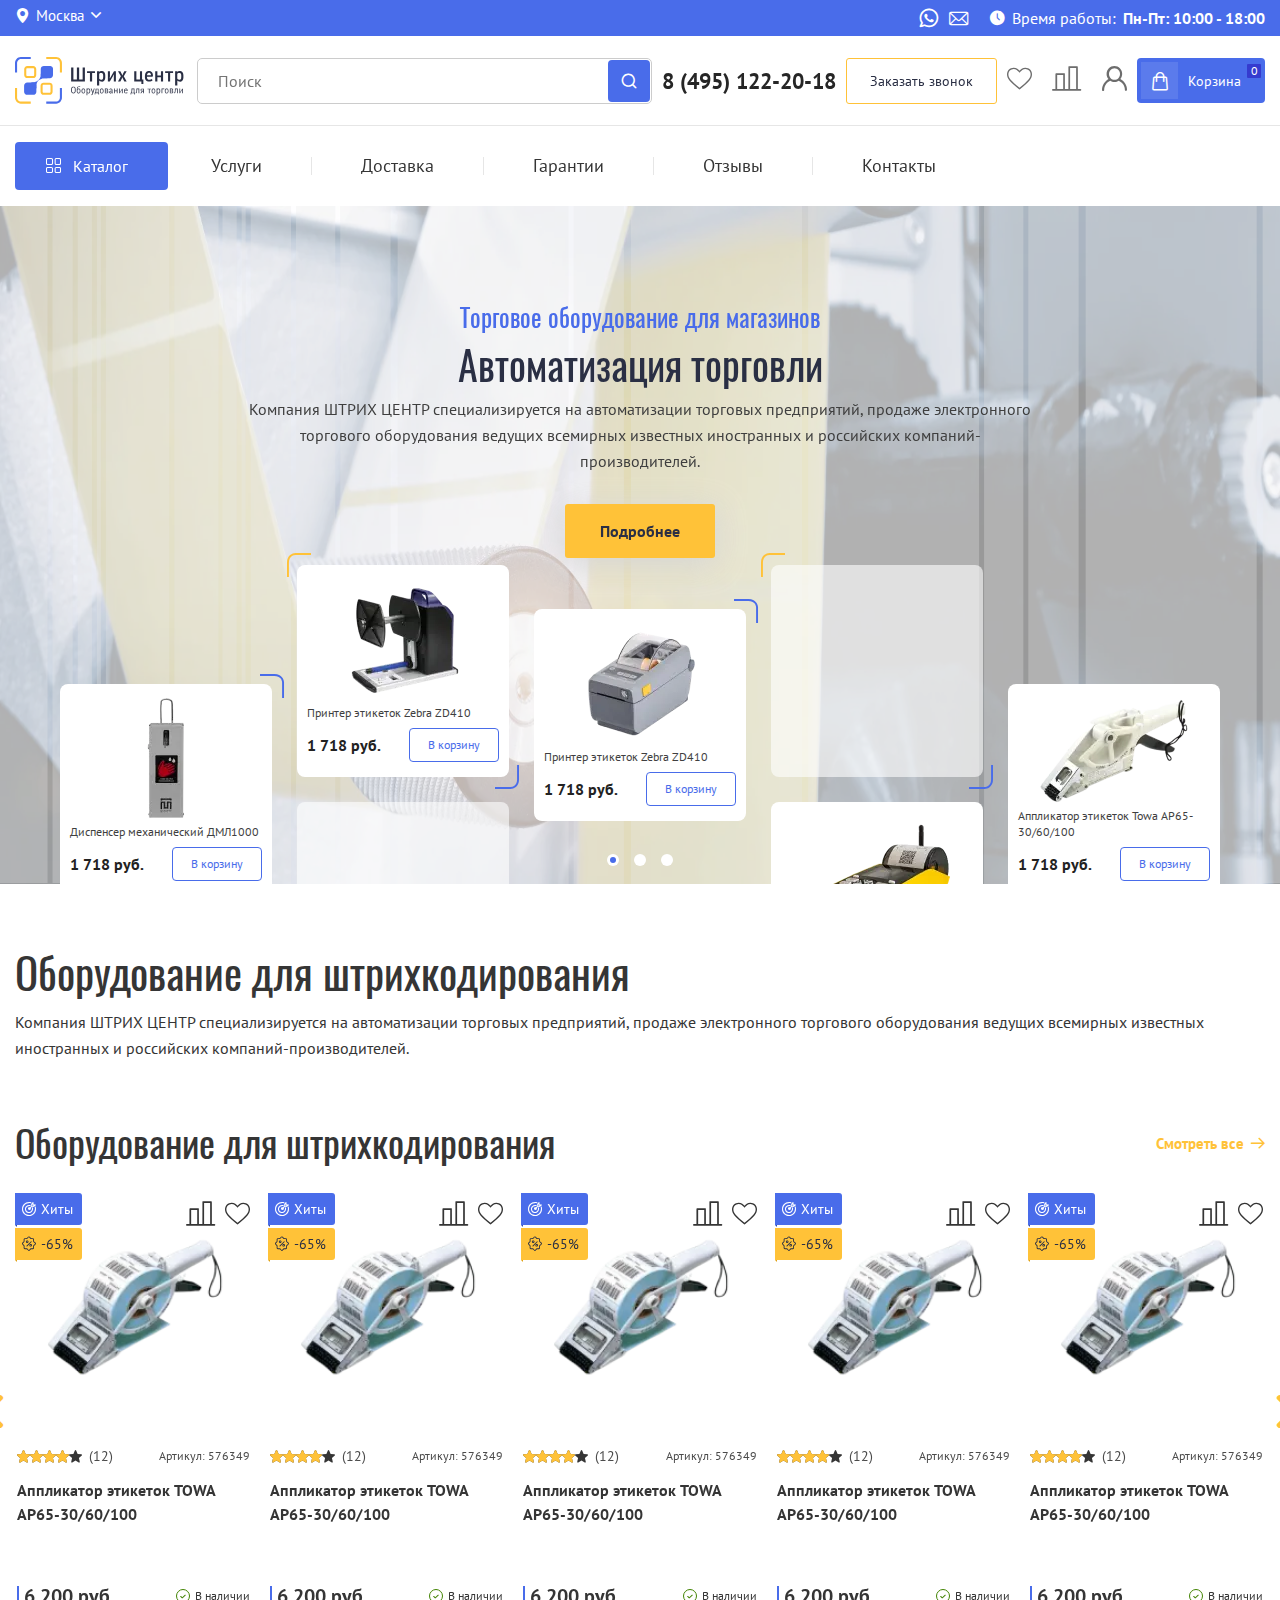
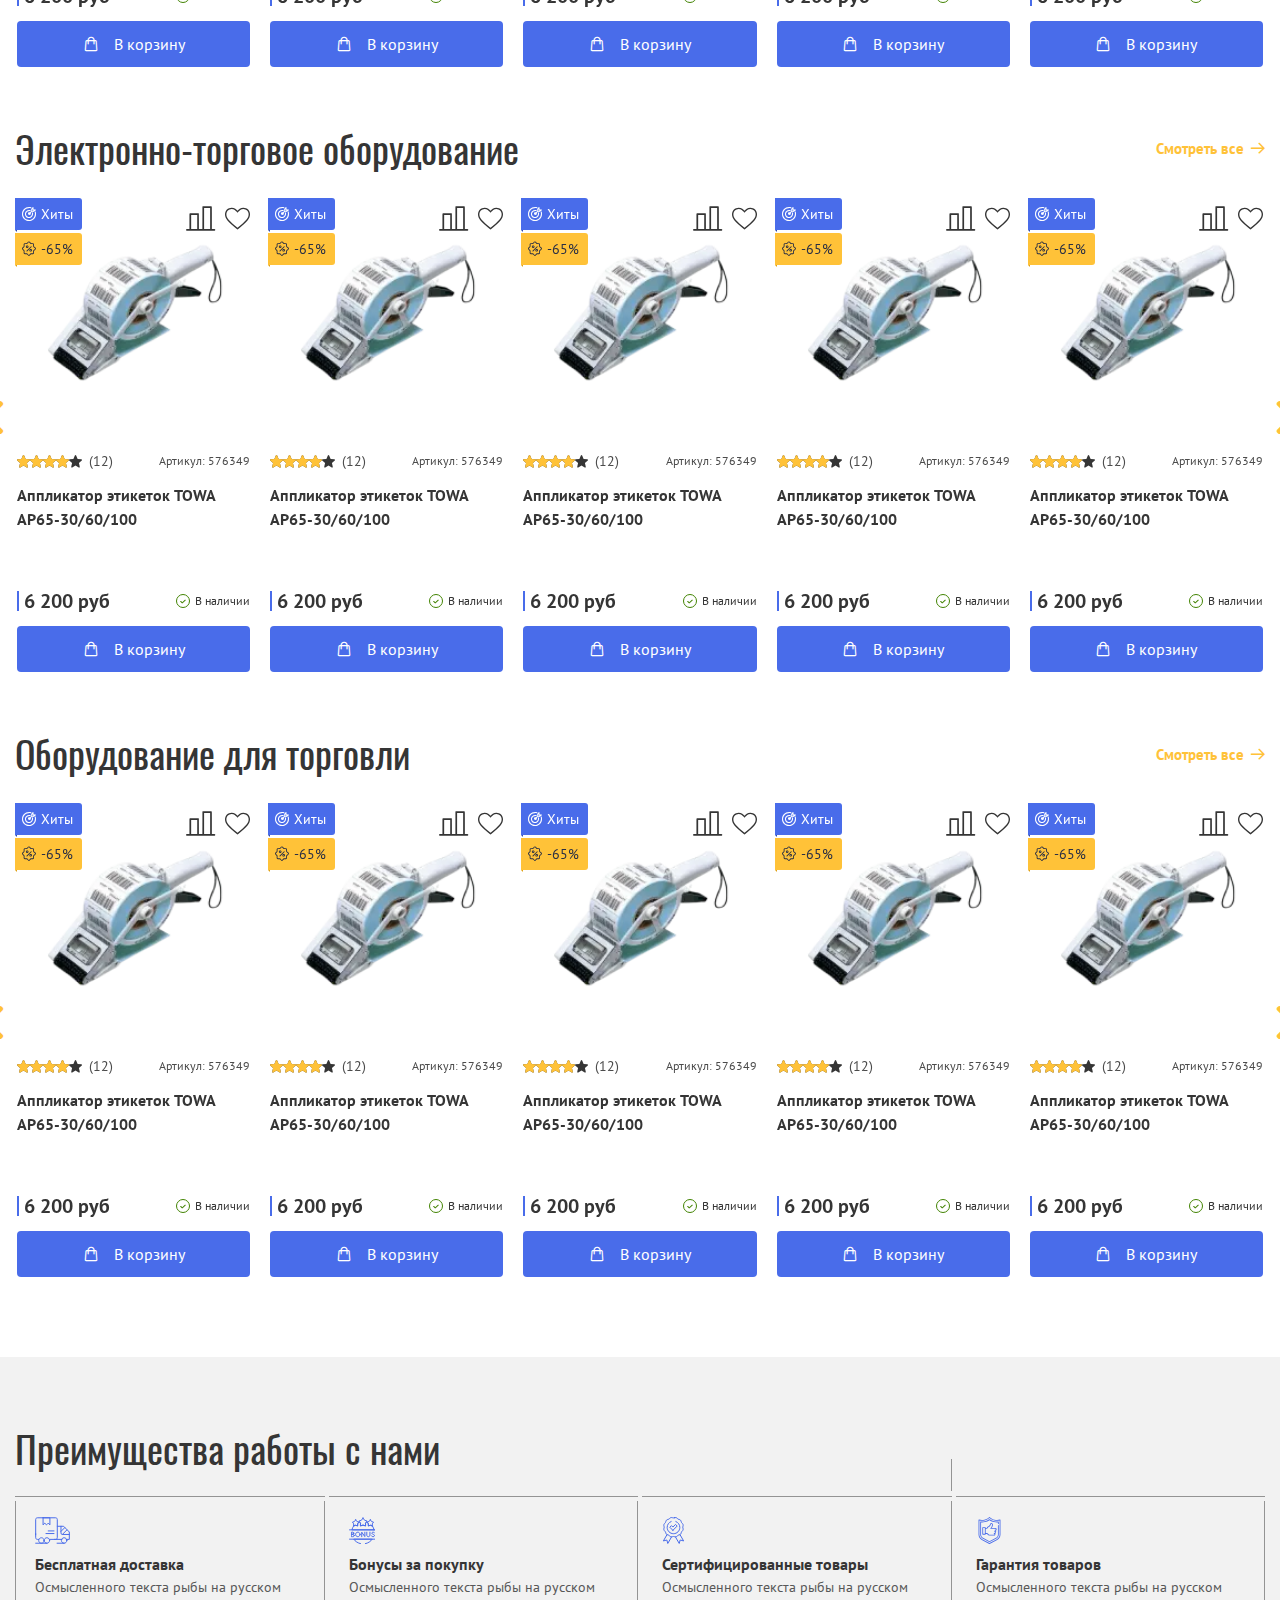
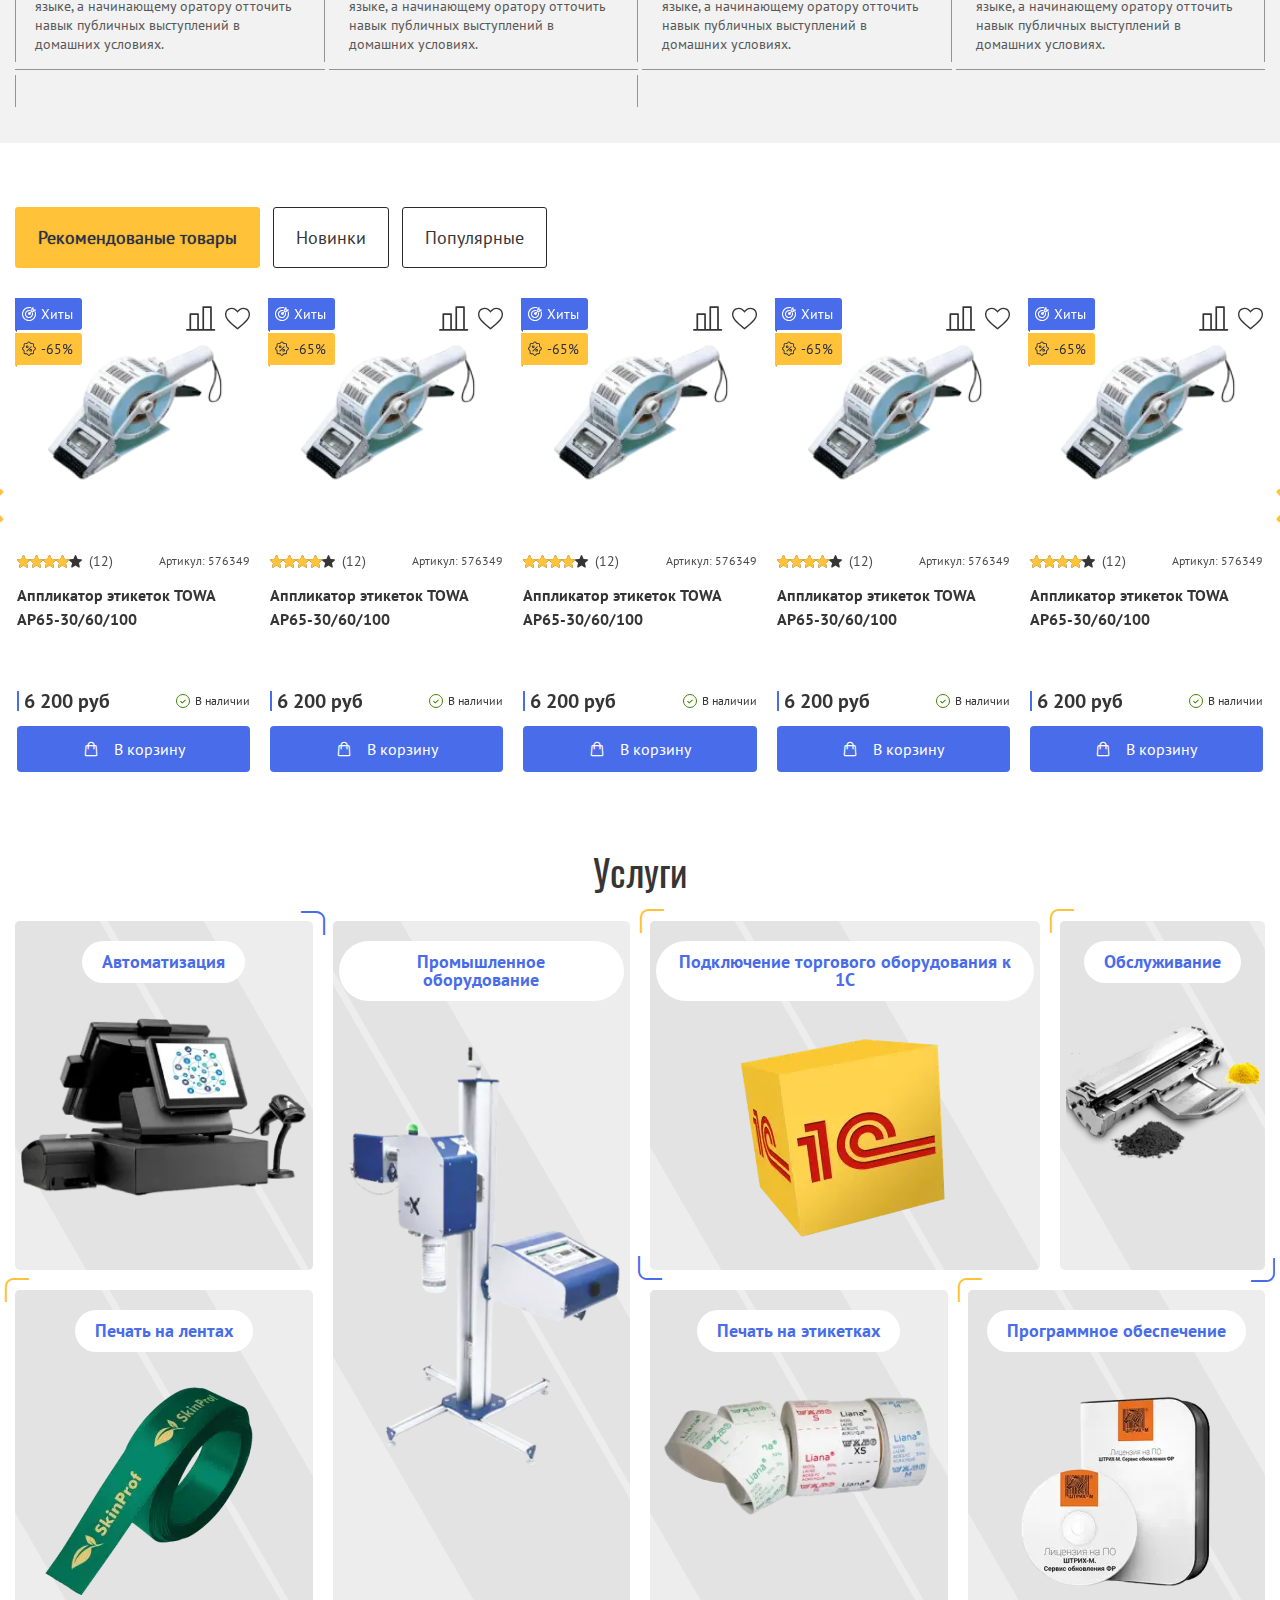
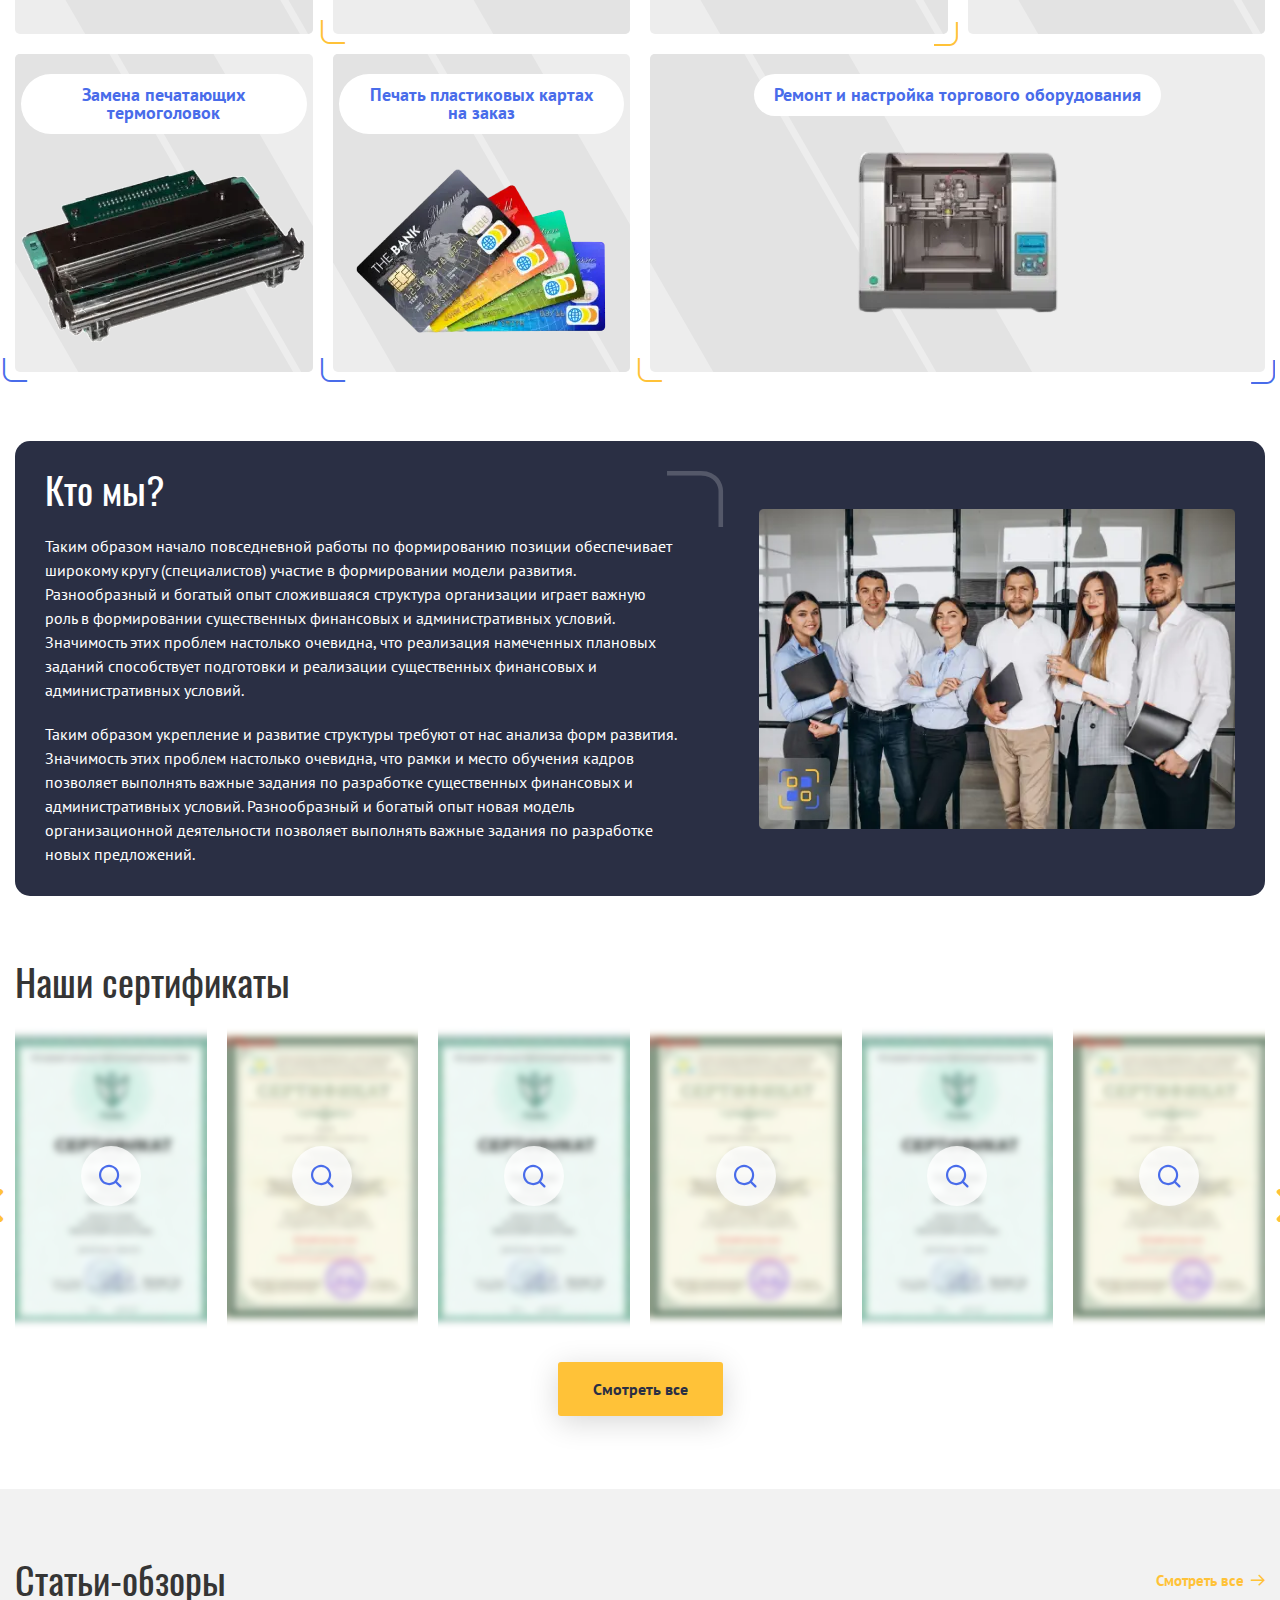
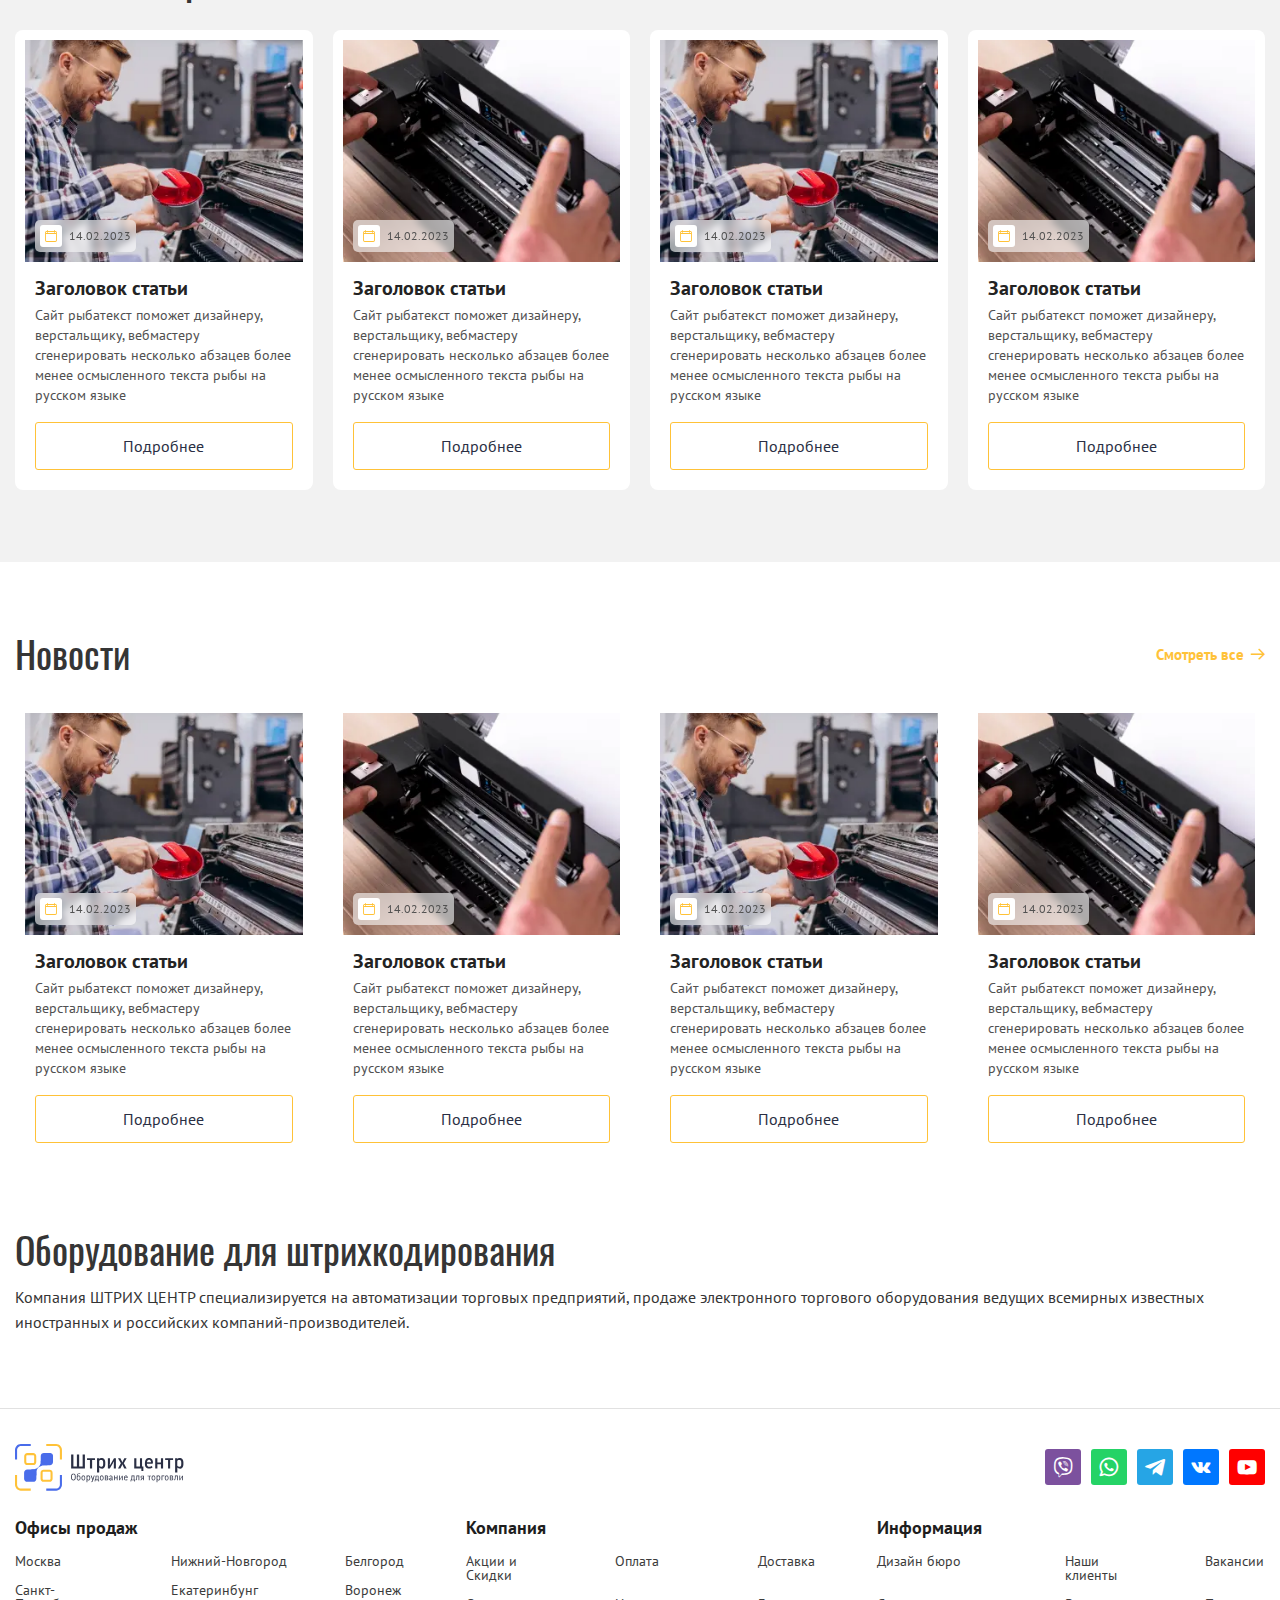
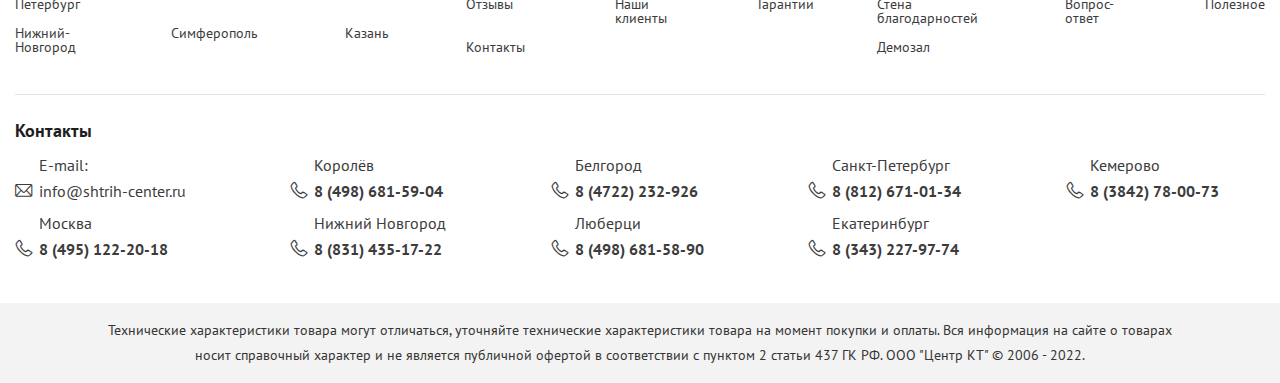
==== index.html @ 1da23b83 "Add files via upload" ====
<!DOCTYPE html>
<html lang="ru">

<head>
	<title>Главная</title>
	<meta charset="UTF-8">
	<meta name="format-detection" content="telephone=no">
	<link rel="stylesheet" href="css/style.min.css?_v=20230506173852">
	<meta name="viewport" content="width=device-width, initial-scale=1.0">
</head>

<body>
	<div class="wrapper">
		<header class="header" data-scroll="350">
			<!-- <div class="header__mobile">
		<div class="header__menu menu">
			<button type="button" class="menu__icon icon-menu"><span></span></button>
			<nav class="menu__body">
				<ul class="menu__list">
					<li class="menu__item"><a href="" class="menu__link"></a></li>
				</ul>
			</nav>
		</div>
	</div> -->
			<div class="header__top">
				<div class="header__container">

					<div class="header__city">
						<butotn class="header__city-title _icon-arrow">
							<span class="_icon-location-full">Москва</span>
						</butotn>
						<div class="header__city-wrapper" hidden>
							<p class="header__city-wrapper-title">
								Ваш город: <span>Москва</span>
							</p>
							<div class="header__city-list">
								<p class="header__city-list-title">
									Неправильно определили? Выберите из списка:
								</p>
								<ul class="header__city-ul">
									<li><a href="#">Калининград</a></li>
									<li><a href="#">Белгород</a></li>
									<li><a href="#">Самара</a></li>
									<li><a href="#">Курган</a></li>
									<li><a href="#">Краснодар</a></li>
									<li><a href="#">Волгоград</a></li>
									<li><a href="#">Красноярск</a></li>
									<li><a href="#">Тюмень</a></li>
									<li><a href="#">Севастополь</a></li>
								</ul>
							</div>
							<form action="#" class="header__city-form">
								<p class="header__city-form-title">
									Или укажите в строке ниже:
								</p>
								<div class="header__city-input-wrapper">
									<input autocomplete="off" type="text" name="city" data-required data-error="" class="header__city-input input">
									<input type="submit" value="Выбрать" class="header__city-btn blue-btn">
								</div>
							</form>
						</div>
					</div>
					<div class="header__contacts">
						<a href="#" data-popup="#callback" class="header__order-call--top">Заказать звонок</a>

						<div class="header__contacts-links">
							<a href="tel:84951222018" class="header__contact-link _icon-phone"></a>
							<a href="#" class="header__contact-link _icon-whatsapp"></a>
							<a href="mailto:#" class="header__contact-link _icon-mail"></a>
						</div>
						<p class="header__contact-time _icon-clock">
							Время работы: <span>Пн-Пт: 10:00 - 18:00</span>
						</p>
					</div>
				</div>
			</div>
			<div class="header__middle" data-lp>
				<div class="header__container">
					<a href="index.html" class="header__logo">
						<img src="img/logo.svg" alt="logo">
					</a>
					<div class="header__bottom-wrapper">
						<div class="header__catalog catalog catalog--middle">
							<button class="catalog__btn catalog__btn--middle blue-btn _icon-squares">Каталог</button>
							<div class="catalog__wrapper" hidden>
								<div class="catalog__main">
									<div data-tabs class="catalog__tabs-main">
										<nav data-tabs-titles class="catalog__navigation catalog__navigation-main">
											<button type="submit" class="catalog__title _tab-active">
												<div class="catalog__img-wrapper">
													<picture><source srcset="img/mini-icons/1.webp" type="image/webp"><img src="img/mini-icons/1.png" alt="Image"></picture>
												</div>
												<span class="_icon-arrow">Оборудование штрих-кодирования</span>
											</button>
											<button type="submit" class="catalog__title">
												<div class="catalog__img-wrapper">
													<picture><source srcset="img/mini-icons/2.webp" type="image/webp"><img src="img/mini-icons/2.png" alt="Image"></picture>
												</div>
												<span class="_icon-arrow">Банковское оборудование</span>
											</button>
											<button type="submit" class="catalog__title">
												<div class="catalog__img-wrapper">
													<picture><source srcset="img/mini-icons/3.webp" type="image/webp"><img src="img/mini-icons/3.png" alt="Image"></picture>
												</div>
												<span class="_icon-arrow">Электронное торговое оборудование</span>
											</button>
											<button type="submit" class="catalog__title">
												<div class="catalog__img-wrapper">
													<picture><source srcset="img/mini-icons/4.webp" type="image/webp"><img src="img/mini-icons/4.png" alt="Image"></picture>
												</div>
												<span class="_icon-arrow">Оборудование для торговли</span>
											</button>
										</nav>
										<div data-tabs-body class="catalog__content">
											<div class="catalog__body catalog__body--second">
												<div data-tabs class="catalog__tabs">
													<nav data-tabs-titles class="catalog__navigation catalog__navigation--second">
														<button type="submit" class="catalog__title _tab-active">
															<div class="catalog__img-wrapper">
																<picture><source srcset="img/mini-icons/5.webp" type="image/webp"><img src="img/mini-icons/5.png" alt="Image"></picture>
															</div>
															<span class="_icon-arrow">Ручные терминалы сбора данных (2032)</span>
														</button>
														<button type="submit" class="catalog__title">
															<div class="catalog__img-wrapper">
																<picture><source srcset="img/mini-icons/6.webp" type="image/webp"><img src="img/mini-icons/6.png" alt="Image"></picture>
															</div>
															<span class="_icon-arrow">Планшетные терминалы сбора данных (168)</span>
														</button>
														<button type="submit" class="catalog__title">
															<div class="catalog__img-wrapper">
																<picture><source srcset="img/mini-icons/7.webp" type="image/webp"><img src="img/mini-icons/7.png" alt="Image"></picture>
															</div>
															<span class="_icon-arrow">Терминалы сбора данных на транспорт (290)</span>
														</button>
														<button type="submit" class="catalog__title">
															<div class="catalog__img-wrapper">
																<picture><source srcset="img/mini-icons/8.webp" type="image/webp"><img src="img/mini-icons/8.png" alt="Image"></picture>
															</div>
															<span class="_icon-arrow">Научные терминалы сбора данных (110)</span>
														</button>
													</nav>
													<div data-tabs-body class="catalog__content">
														<div class="catalog__body">
															<ul class="catalog__ul">
																<li><a href="#" class="_icon-arrow">
																		Термопринтеры
																	</a></li>
																<li><a href="#" class="_icon-arrow">
																		Термотрансферные принтеры
																	</a></li>
																<li><a href="#" class="_icon-arrow">
																		Настольные принтеры
																	</a></li>
																<li><a href="#" class="_icon-arrow">
																		Коммерческие принтеры
																	</a></li>
																<li><a href="#" class="_icon-arrow">
																		Промышленные принтеры
																	</a></li>
																<li><a href="#" class="_icon-arrow">
																		Мобильные (портативные)принтеры
																	</a></li>
																<li><a href="#" class="_icon-arrow">
																		RFID принтеры
																	</a></li>
																<li><a href="#" class="_icon-arrow">
																		Специальные принтеры
																	</a></li>
															</ul>
														</div>
														<div class="catalog__body">
															<ul class="catalog__ul">
																<li><a href="#" class="_icon-arrow">
																		2 Термопринтеры
																	</a></li>
																<li><a href="#" class="_icon-arrow">
																		2 Термотрансферные принтеры
																	</a></li>
																<li><a href="#" class="_icon-arrow">
																		2 Настольные принтеры
																	</a></li>
																<li><a href="#" class="_icon-arrow">
																		2 Коммерческие принтеры
																	</a></li>
																<li><a href="#" class="_icon-arrow">
																		2 Промышленные принтеры
																	</a></li>
																<li><a href="#" class="_icon-arrow">
																		2 Мобильные (портативные)принтеры
																	</a></li>
																<li><a href="#" class="_icon-arrow">
																		2 RFID принтеры
																	</a></li>
																<li><a href="#" class="_icon-arrow">
																		2 Специальные принтеры
																	</a></li>
															</ul>
														</div>
														<div class="catalog__body">
															<ul class="catalog__ul">
																<li><a href="#" class="_icon-arrow">
																		Термопринтеры
																	</a></li>
																<li><a href="#" class="_icon-arrow">
																		Термотрансферные принтеры
																	</a></li>
																<li><a href="#" class="_icon-arrow">
																		Настольные принтеры
																	</a></li>
																<li><a href="#" class="_icon-arrow">
																		Коммерческие принтеры
																	</a></li>
																<li><a href="#" class="_icon-arrow">
																		Промышленные принтеры
																	</a></li>
																<li><a href="#" class="_icon-arrow">
																		Мобильные (портативные)принтеры
																	</a></li>
																<li><a href="#" class="_icon-arrow">
																		RFID принтеры
																	</a></li>
																<li><a href="#" class="_icon-arrow">
																		Специальные принтеры
																	</a></li>
															</ul>
														</div>
														<div class="catalog__body">
															<ul class="catalog__ul">
																<li><a href="#" class="_icon-arrow">
																		Термопринтеры
																	</a></li>
																<li><a href="#" class="_icon-arrow">
																		Термотрансферные принтеры
																	</a></li>
																<li><a href="#" class="_icon-arrow">
																		Настольные принтеры
																	</a></li>
																<li><a href="#" class="_icon-arrow">
																		Коммерческие принтеры
																	</a></li>
																<li><a href="#" class="_icon-arrow">
																		Промышленные принтеры
																	</a></li>
																<li><a href="#" class="_icon-arrow">
																		Мобильные (портативные)принтеры
																	</a></li>
																<li><a href="#" class="_icon-arrow">
																		RFID принтеры
																	</a></li>
																<li><a href="#" class="_icon-arrow">
																		Специальные принтеры
																	</a></li>
															</ul>
														</div>
													</div>
												</div>
											</div>
											<div class="catalog__body catalog__body--second">
												<div data-tabs class="catalog__tabs">
													<nav data-tabs-titles class="catalog__navigation catalog__navigation--second">
														<button type="submit" class="catalog__title _tab-active">
															<div class="catalog__img-wrapper">
																<picture><source srcset="img/mini-icons/5.webp" type="image/webp"><img src="img/mini-icons/5.png" alt="Image"></picture>
															</div>
															<span class="_icon-arrow">Ручные терминалы сбора данных (2032)</span>
														</button>
														<button type="submit" class="catalog__title">
															<div class="catalog__img-wrapper">
																<picture><source srcset="img/mini-icons/6.webp" type="image/webp"><img src="img/mini-icons/6.png" alt="Image"></picture>
															</div>
															<span class="_icon-arrow">Планшетные терминалы сбора данных (168)</span>
														</button>
														<button type="submit" class="catalog__title">
															<div class="catalog__img-wrapper">
																<picture><source srcset="img/mini-icons/7.webp" type="image/webp"><img src="img/mini-icons/7.png" alt="Image"></picture>
															</div>
															<span class="_icon-arrow">Терминалы сбора данных на транспорт (290)</span>
														</button>
														<button type="submit" class="catalog__title">
															<div class="catalog__img-wrapper">
																<picture><source srcset="img/mini-icons/8.webp" type="image/webp"><img src="img/mini-icons/8.png" alt="Image"></picture>
															</div>
															<span class="_icon-arrow">Научные терминалы сбора данных (110)</span>
														</button>
													</nav>
													<div data-tabs-body class="catalog__content">
														<div class="catalog__body">
															<ul class="catalog__ul">
																<li><a href="#" class="_icon-arrow">
																		Термопринтеры
																	</a></li>
																<li><a href="#" class="_icon-arrow">
																		Термотрансферные принтеры
																	</a></li>
																<li><a href="#" class="_icon-arrow">
																		Настольные принтеры
																	</a></li>
																<li><a href="#" class="_icon-arrow">
																		Коммерческие принтеры
																	</a></li>
																<li><a href="#" class="_icon-arrow">
																		Промышленные принтеры
																	</a></li>
																<li><a href="#" class="_icon-arrow">
																		Мобильные (портативные)принтеры
																	</a></li>
																<li><a href="#" class="_icon-arrow">
																		RFID принтеры
																	</a></li>
																<li><a href="#" class="_icon-arrow">
																		Специальные принтеры
																	</a></li>
															</ul>
														</div>
														<div class="catalog__body">
															<ul class="catalog__ul">
																<li><a href="#" class="_icon-arrow">
																		2 Термопринтеры
																	</a></li>
																<li><a href="#" class="_icon-arrow">
																		2 Термотрансферные принтеры
																	</a></li>
																<li><a href="#" class="_icon-arrow">
																		2 Настольные принтеры
																	</a></li>
																<li><a href="#" class="_icon-arrow">
																		2 Коммерческие принтеры
																	</a></li>
																<li><a href="#" class="_icon-arrow">
																		2 Промышленные принтеры
																	</a></li>
																<li><a href="#" class="_icon-arrow">
																		2 Мобильные (портативные)принтеры
																	</a></li>
																<li><a href="#" class="_icon-arrow">
																		2 RFID принтеры
																	</a></li>
																<li><a href="#" class="_icon-arrow">
																		2 Специальные принтеры
																	</a></li>
															</ul>
														</div>
														<div class="catalog__body">
															<ul class="catalog__ul">
																<li><a href="#" class="_icon-arrow">
																		Термопринтеры
																	</a></li>
																<li><a href="#" class="_icon-arrow">
																		Термотрансферные принтеры
																	</a></li>
																<li><a href="#" class="_icon-arrow">
																		Настольные принтеры
																	</a></li>
																<li><a href="#" class="_icon-arrow">
																		Коммерческие принтеры
																	</a></li>
																<li><a href="#" class="_icon-arrow">
																		Промышленные принтеры
																	</a></li>
																<li><a href="#" class="_icon-arrow">
																		Мобильные (портативные)принтеры
																	</a></li>
																<li><a href="#" class="_icon-arrow">
																		RFID принтеры
																	</a></li>
																<li><a href="#" class="_icon-arrow">
																		Специальные принтеры
																	</a></li>
															</ul>
														</div>
														<div class="catalog__body">
															<ul class="catalog__ul">
																<li><a href="#" class="_icon-arrow">
																		Термопринтеры
																	</a></li>
																<li><a href="#" class="_icon-arrow">
																		Термотрансферные принтеры
																	</a></li>
																<li><a href="#" class="_icon-arrow">
																		Настольные принтеры
																	</a></li>
																<li><a href="#" class="_icon-arrow">
																		Коммерческие принтеры
																	</a></li>
																<li><a href="#" class="_icon-arrow">
																		Промышленные принтеры
																	</a></li>
																<li><a href="#" class="_icon-arrow">
																		Мобильные (портативные)принтеры
																	</a></li>
																<li><a href="#" class="_icon-arrow">
																		RFID принтеры
																	</a></li>
																<li><a href="#" class="_icon-arrow">
																		Специальные принтеры
																	</a></li>
															</ul>
														</div>
													</div>
												</div>
											</div>
											<div class="catalog__body catalog__body--second">
												<div data-tabs class="catalog__tabs">
													<nav data-tabs-titles class="catalog__navigation catalog__navigation--second">
														<button type="submit" class="catalog__title _tab-active">
															<div class="catalog__img-wrapper">
																<picture><source srcset="img/mini-icons/5.webp" type="image/webp"><img src="img/mini-icons/5.png" alt="Image"></picture>
															</div>
															<span class="_icon-arrow">Ручные терминалы сбора данных (2032)</span>
														</button>
														<button type="submit" class="catalog__title">
															<div class="catalog__img-wrapper">
																<picture><source srcset="img/mini-icons/6.webp" type="image/webp"><img src="img/mini-icons/6.png" alt="Image"></picture>
															</div>
															<span class="_icon-arrow">Планшетные терминалы сбора данных (168)</span>
														</button>
														<button type="submit" class="catalog__title">
															<div class="catalog__img-wrapper">
																<picture><source srcset="img/mini-icons/7.webp" type="image/webp"><img src="img/mini-icons/7.png" alt="Image"></picture>
															</div>
															<span class="_icon-arrow">Терминалы сбора данных на транспорт (290)</span>
														</button>
														<button type="submit" class="catalog__title">
															<div class="catalog__img-wrapper">
																<picture><source srcset="img/mini-icons/8.webp" type="image/webp"><img src="img/mini-icons/8.png" alt="Image"></picture>
															</div>
															<span class="_icon-arrow">Научные терминалы сбора данных (110)</span>
														</button>
													</nav>
													<div data-tabs-body class="catalog__content">
														<div class="catalog__body">
															<ul class="catalog__ul">
																<li><a href="#" class="_icon-arrow">
																		Термопринтеры
																	</a></li>
																<li><a href="#" class="_icon-arrow">
																		Термотрансферные принтеры
																	</a></li>
																<li><a href="#" class="_icon-arrow">
																		Настольные принтеры
																	</a></li>
																<li><a href="#" class="_icon-arrow">
																		Коммерческие принтеры
																	</a></li>
																<li><a href="#" class="_icon-arrow">
																		Промышленные принтеры
																	</a></li>
																<li><a href="#" class="_icon-arrow">
																		Мобильные (портативные)принтеры
																	</a></li>
																<li><a href="#" class="_icon-arrow">
																		RFID принтеры
																	</a></li>
																<li><a href="#" class="_icon-arrow">
																		Специальные принтеры
																	</a></li>
															</ul>
														</div>
														<div class="catalog__body">
															<ul class="catalog__ul">
																<li><a href="#" class="_icon-arrow">
																		2 Термопринтеры
																	</a></li>
																<li><a href="#" class="_icon-arrow">
																		2 Термотрансферные принтеры
																	</a></li>
																<li><a href="#" class="_icon-arrow">
																		2 Настольные принтеры
																	</a></li>
																<li><a href="#" class="_icon-arrow">
																		2 Коммерческие принтеры
																	</a></li>
																<li><a href="#" class="_icon-arrow">
																		2 Промышленные принтеры
																	</a></li>
																<li><a href="#" class="_icon-arrow">
																		2 Мобильные (портативные)принтеры
																	</a></li>
																<li><a href="#" class="_icon-arrow">
																		2 RFID принтеры
																	</a></li>
																<li><a href="#" class="_icon-arrow">
																		2 Специальные принтеры
																	</a></li>
															</ul>
														</div>
														<div class="catalog__body">
															<ul class="catalog__ul">
																<li><a href="#" class="_icon-arrow">
																		Термопринтеры
																	</a></li>
																<li><a href="#" class="_icon-arrow">
																		Термотрансферные принтеры
																	</a></li>
																<li><a href="#" class="_icon-arrow">
																		Настольные принтеры
																	</a></li>
																<li><a href="#" class="_icon-arrow">
																		Коммерческие принтеры
																	</a></li>
																<li><a href="#" class="_icon-arrow">
																		Промышленные принтеры
																	</a></li>
																<li><a href="#" class="_icon-arrow">
																		Мобильные (портативные)принтеры
																	</a></li>
																<li><a href="#" class="_icon-arrow">
																		RFID принтеры
																	</a></li>
																<li><a href="#" class="_icon-arrow">
																		Специальные принтеры
																	</a></li>
															</ul>
														</div>
														<div class="catalog__body">
															<ul class="catalog__ul">
																<li><a href="#" class="_icon-arrow">
																		Термопринтеры
																	</a></li>
																<li><a href="#" class="_icon-arrow">
																		Термотрансферные принтеры
																	</a></li>
																<li><a href="#" class="_icon-arrow">
																		Настольные принтеры
																	</a></li>
																<li><a href="#" class="_icon-arrow">
																		Коммерческие принтеры
																	</a></li>
																<li><a href="#" class="_icon-arrow">
																		Промышленные принтеры
																	</a></li>
																<li><a href="#" class="_icon-arrow">
																		Мобильные (портативные)принтеры
																	</a></li>
																<li><a href="#" class="_icon-arrow">
																		RFID принтеры
																	</a></li>
																<li><a href="#" class="_icon-arrow">
																		Специальные принтеры
																	</a></li>
															</ul>
														</div>
													</div>
												</div>
											</div>
											<div class="catalog__body catalog__body--second">
												<div data-tabs class="catalog__tabs">
													<nav data-tabs-titles class="catalog__navigation catalog__navigation--second">
														<button type="submit" class="catalog__title _tab-active">
															<div class="catalog__img-wrapper">
																<picture><source srcset="img/mini-icons/5.webp" type="image/webp"><img src="img/mini-icons/5.png" alt="Image"></picture>
															</div>
															<span class="_icon-arrow">Ручные терминалы сбора данных (2032)</span>
														</button>
														<button type="submit" class="catalog__title">
															<div class="catalog__img-wrapper">
																<picture><source srcset="img/mini-icons/6.webp" type="image/webp"><img src="img/mini-icons/6.png" alt="Image"></picture>
															</div>
															<span class="_icon-arrow">Планшетные терминалы сбора данных (168)</span>
														</button>
														<button type="submit" class="catalog__title">
															<div class="catalog__img-wrapper">
																<picture><source srcset="img/mini-icons/7.webp" type="image/webp"><img src="img/mini-icons/7.png" alt="Image"></picture>
															</div>
															<span class="_icon-arrow">Терминалы сбора данных на транспорт (290)</span>
														</button>
														<button type="submit" class="catalog__title">
															<div class="catalog__img-wrapper">
																<picture><source srcset="img/mini-icons/8.webp" type="image/webp"><img src="img/mini-icons/8.png" alt="Image"></picture>
															</div>
															<span class="_icon-arrow">Научные терминалы сбора данных (110)</span>
														</button>
													</nav>
													<div data-tabs-body class="catalog__content">
														<div class="catalog__body">
															<ul class="catalog__ul">
																<li><a href="#" class="_icon-arrow">
																		Термопринтеры
																	</a></li>
																<li><a href="#" class="_icon-arrow">
																		Термотрансферные принтеры
																	</a></li>
																<li><a href="#" class="_icon-arrow">
																		Настольные принтеры
																	</a></li>
																<li><a href="#" class="_icon-arrow">
																		Коммерческие принтеры
																	</a></li>
																<li><a href="#" class="_icon-arrow">
																		Промышленные принтеры
																	</a></li>
																<li><a href="#" class="_icon-arrow">
																		Мобильные (портативные)принтеры
																	</a></li>
																<li><a href="#" class="_icon-arrow">
																		RFID принтеры
																	</a></li>
																<li><a href="#" class="_icon-arrow">
																		Специальные принтеры
																	</a></li>
															</ul>
														</div>
														<div class="catalog__body">
															<ul class="catalog__ul">
																<li><a href="#" class="_icon-arrow">
																		2 Термопринтеры
																	</a></li>
																<li><a href="#" class="_icon-arrow">
																		2 Термотрансферные принтеры
																	</a></li>
																<li><a href="#" class="_icon-arrow">
																		2 Настольные принтеры
																	</a></li>
																<li><a href="#" class="_icon-arrow">
																		2 Коммерческие принтеры
																	</a></li>
																<li><a href="#" class="_icon-arrow">
																		2 Промышленные принтеры
																	</a></li>
																<li><a href="#" class="_icon-arrow">
																		2 Мобильные (портативные)принтеры
																	</a></li>
																<li><a href="#" class="_icon-arrow">
																		2 RFID принтеры
																	</a></li>
																<li><a href="#" class="_icon-arrow">
																		2 Специальные принтеры
																	</a></li>
															</ul>
														</div>
														<div class="catalog__body">
															<ul class="catalog__ul">
																<li><a href="#" class="_icon-arrow">
																		Термопринтеры
																	</a></li>
																<li><a href="#" class="_icon-arrow">
																		Термотрансферные принтеры
																	</a></li>
																<li><a href="#" class="_icon-arrow">
																		Настольные принтеры
																	</a></li>
																<li><a href="#" class="_icon-arrow">
																		Коммерческие принтеры
																	</a></li>
																<li><a href="#" class="_icon-arrow">
																		Промышленные принтеры
																	</a></li>
																<li><a href="#" class="_icon-arrow">
																		Мобильные (портативные)принтеры
																	</a></li>
																<li><a href="#" class="_icon-arrow">
																		RFID принтеры
																	</a></li>
																<li><a href="#" class="_icon-arrow">
																		Специальные принтеры
																	</a></li>
															</ul>
														</div>
														<div class="catalog__body">
															<ul class="catalog__ul">
																<li><a href="#" class="_icon-arrow">
																		Термопринтеры
																	</a></li>
																<li><a href="#" class="_icon-arrow">
																		Термотрансферные принтеры
																	</a></li>
																<li><a href="#" class="_icon-arrow">
																		Настольные принтеры
																	</a></li>
																<li><a href="#" class="_icon-arrow">
																		Коммерческие принтеры
																	</a></li>
																<li><a href="#" class="_icon-arrow">
																		Промышленные принтеры
																	</a></li>
																<li><a href="#" class="_icon-arrow">
																		Мобильные (портативные)принтеры
																	</a></li>
																<li><a href="#" class="_icon-arrow">
																		RFID принтеры
																	</a></li>
																<li><a href="#" class="_icon-arrow">
																		Специальные принтеры
																	</a></li>
															</ul>
														</div>
													</div>
												</div>
											</div>
										</div>
									</div>
									<div class="catalog__recomended">
										<p class="catalog__rec-title">
											Рекомендуем
										</p>
										<div class="catalog__rec-card">
											<div class="catalog__rec-img">
												<picture><source srcset="img/items/1.webp" type="image/webp"><img src="img/items/1.png" alt="Апликатор этикеток"></picture>
											</div>
											<p class="catalog__rec-card-title">
												Аппликатор этикеток TOWA <br> AP65-30/60/100
											</p>
											<p class="catalog__rec-price">
												6 200 руб
											</p>
										</div>
									</div>
								</div>
							</div>
						</div>
						<nav class="header__nav">
							<ul class="header__nav-ul">
								<li><a href="#">
										Услуги
									</a></li>
								<li><a href="#">
										Доставка
									</a></li>
								<li><a href="#">
										Гарантии
									</a></li>
								<li><a href="#">
										Отзывы
									</a></li>
								<li><a href="#">
										Контакты
									</a></li>
							</ul>
						</nav>
					</div>

					<div class="header__search-wrapper">
						<form action="#" class="header__search">
							<input autocomplete="off" type="text" name="search" data-required data-error placeholder="Поиск" class="header__search-input input">
							<button class="header__search-btn _icon-search"></button>
						</form>
						<div class="header__search-slide-block" hidden>
							<ul class="header__search-list">
								<li><a href="#">
										принтер
									</a></li>
								<li><a href="#">
										принтер цветной
									</a></li>
								<li><a href="#">
										принтер лазерный
									</a></li>
								<li><a href="#">
										принтер лазерный цветной
									</a></li>
								<li><a href="#">
										принтер этикеток
									</a></li>
							</ul>
							<ul class="header__search-items-list">
								<li>
									<a href="#">
										<div class="header__search-img">
											<picture><source srcset="img/mini-icons/9.webp" type="image/webp"><img src="img/mini-icons/9.png" alt="Image"></picture>
										</div>
										<p>
											<span class="header__search-item-title">Принтеры и МФУ</span>
										</p>
									</a>
								</li>
								<li>
									<a href="#">
										<div class="header__search-img">
											<picture><source srcset="img/mini-icons/10.webp" type="image/webp"><img src="img/mini-icons/10.png" alt="Image"></picture>
										</div>
										<p>
											<span class="header__search-item-title">Принтеры чеков, этикеток, штрих-кода</span>
										</p>
									</a>
								</li>
							</ul>
							<ul class="header__search-items-list">
								<li>
									<a href="#">
										<div class="header__search-img">
											<picture><source srcset="img/mini-icons/11.webp" type="image/webp"><img src="img/mini-icons/11.png" alt="Image"></picture>
										</div>
										<p>
											<span class="header__search-item-title">МФУ стрйное HP DeskJet 2320, цветн.,24</span>
											<span class="header__search-price">От 6 690₽</span>
										</p>
									</a>
								</li>
								<li>
									<a href="#">
										<div class="header__search-img">
											<picture><source srcset="img/mini-icons/12.webp" type="image/webp"><img src="img/mini-icons/12.png" alt="Image"></picture>
										</div>
										<p>
											<span class="header__search-item-title">Принтер лазерный Pantum P2516/P2518, ч/б, А4</span>
											<span class="header__search-price">От 7 259₽</span>
										</p>
									</a>
								</li>
								<li>
									<a href="#">
										<div class="header__search-img">
											<picture><source srcset="img/mini-icons/13.webp" type="image/webp"><img src="img/mini-icons/13.png" alt="Image"></picture>
										</div>
										<p>
											<span class="header__search-item-title">МФУ стрйное HP DeskJet 2320, цветн.,24</span>
											<span class="header__search-price">От 6 690₽</span>
										</p>
									</a>
								</li>
								<li>
									<a href="#">
										<div class="header__search-img">
											<picture><source srcset="img/mini-icons/14.webp" type="image/webp"><img src="img/mini-icons/14.png" alt="Image"></picture>
										</div>
										<p>
											<span class="header__search-item-title">Принтер лазерный Pantum P2516/P2518, ч/б, А4</span>
											<span class="header__search-price">От 7 259₽</span>
										</p>
									</a>
								</li>
							</ul>
						</div>
					</div>
					<a href="tel:84951222018" class="header__phone">8 (495) 122-20-18</a>
					<a href="#" data-popup="#callback" class="header__order-call orange-border-btn">Заказать звонок</a>
					<div class="header__user-links">
						<a href="#" class="header__user-link _icon-heart"></a>
						<a href="#" class="header__user-link _icon-graph"></a>
						<a href="#" class="header__user-link _icon-user"></a>
					</div>
					<a href="#" class="header__cart-block">
						<span class="header__cart-icon _icon-cart"></span>
						<span class="header__cart-text">Корзина</span>
						<span class="header__cart-count">0</span>
					</a>
				</div>
			</div>
			<div class="header__bottom">
				<div class="header__container">
					<div class="header__bottom-wrapper">
						<div class="header__catalog catalog catalog--bottom">
							<button class="catalog__btn catalog__btn--bottom blue-btn _icon-squares">Каталог</button>
							<div class="catalog__wrapper" hidden>
								<div class="catalog__main">
									<div data-tabs class="catalog__tabs-main">
										<nav data-tabs-titles class="catalog__navigation catalog__navigation-main">
											<button type="submit" class="catalog__title _tab-active">
												<div class="catalog__img-wrapper">
													<picture><source srcset="img/mini-icons/1.webp" type="image/webp"><img src="img/mini-icons/1.png" alt="Image"></picture>
												</div>
												<span class="_icon-arrow">Оборудование штрих-кодирования</span>
											</button>
											<button type="submit" class="catalog__title">
												<div class="catalog__img-wrapper">
													<picture><source srcset="img/mini-icons/2.webp" type="image/webp"><img src="img/mini-icons/2.png" alt="Image"></picture>
												</div>
												<span class="_icon-arrow">Банковское оборудование</span>
											</button>
											<button type="submit" class="catalog__title">
												<div class="catalog__img-wrapper">
													<picture><source srcset="img/mini-icons/3.webp" type="image/webp"><img src="img/mini-icons/3.png" alt="Image"></picture>
												</div>
												<span class="_icon-arrow">Электронное торговое оборудование</span>
											</button>
											<button type="submit" class="catalog__title">
												<div class="catalog__img-wrapper">
													<picture><source srcset="img/mini-icons/4.webp" type="image/webp"><img src="img/mini-icons/4.png" alt="Image"></picture>
												</div>
												<span class="_icon-arrow">Оборудование для торговли</span>
											</button>
										</nav>
										<div data-tabs-body class="catalog__content">
											<div class="catalog__body catalog__body--second">
												<div data-tabs class="catalog__tabs">
													<nav data-tabs-titles class="catalog__navigation catalog__navigation--second">
														<button type="submit" class="catalog__title _tab-active">
															<div class="catalog__img-wrapper">
																<picture><source srcset="img/mini-icons/5.webp" type="image/webp"><img src="img/mini-icons/5.png" alt="Image"></picture>
															</div>
															<span class="_icon-arrow">Ручные терминалы сбора данных (2032)</span>
														</button>
														<button type="submit" class="catalog__title">
															<div class="catalog__img-wrapper">
																<picture><source srcset="img/mini-icons/6.webp" type="image/webp"><img src="img/mini-icons/6.png" alt="Image"></picture>
															</div>
															<span class="_icon-arrow">Планшетные терминалы сбора данных (168)</span>
														</button>
														<button type="submit" class="catalog__title">
															<div class="catalog__img-wrapper">
																<picture><source srcset="img/mini-icons/7.webp" type="image/webp"><img src="img/mini-icons/7.png" alt="Image"></picture>
															</div>
															<span class="_icon-arrow">Терминалы сбора данных на транспорт (290)</span>
														</button>
														<button type="submit" class="catalog__title">
															<div class="catalog__img-wrapper">
																<picture><source srcset="img/mini-icons/8.webp" type="image/webp"><img src="img/mini-icons/8.png" alt="Image"></picture>
															</div>
															<span class="_icon-arrow">Научные терминалы сбора данных (110)</span>
														</button>
													</nav>
													<div data-tabs-body class="catalog__content">
														<div class="catalog__body">
															<ul class="catalog__ul">
																<li><a href="#" class="_icon-arrow">
																		Термопринтеры
																	</a></li>
																<li><a href="#" class="_icon-arrow">
																		Термотрансферные принтеры
																	</a></li>
																<li><a href="#" class="_icon-arrow">
																		Настольные принтеры
																	</a></li>
																<li><a href="#" class="_icon-arrow">
																		Коммерческие принтеры
																	</a></li>
																<li><a href="#" class="_icon-arrow">
																		Промышленные принтеры
																	</a></li>
																<li><a href="#" class="_icon-arrow">
																		Мобильные (портативные)принтеры
																	</a></li>
																<li><a href="#" class="_icon-arrow">
																		RFID принтеры
																	</a></li>
																<li><a href="#" class="_icon-arrow">
																		Специальные принтеры
																	</a></li>
															</ul>
														</div>
														<div class="catalog__body">
															<ul class="catalog__ul">
																<li><a href="#" class="_icon-arrow">
																		2 Термопринтеры
																	</a></li>
																<li><a href="#" class="_icon-arrow">
																		2 Термотрансферные принтеры
																	</a></li>
																<li><a href="#" class="_icon-arrow">
																		2 Настольные принтеры
																	</a></li>
																<li><a href="#" class="_icon-arrow">
																		2 Коммерческие принтеры
																	</a></li>
																<li><a href="#" class="_icon-arrow">
																		2 Промышленные принтеры
																	</a></li>
																<li><a href="#" class="_icon-arrow">
																		2 Мобильные (портативные)принтеры
																	</a></li>
																<li><a href="#" class="_icon-arrow">
																		2 RFID принтеры
																	</a></li>
																<li><a href="#" class="_icon-arrow">
																		2 Специальные принтеры
																	</a></li>
															</ul>
														</div>
														<div class="catalog__body">
															<ul class="catalog__ul">
																<li><a href="#" class="_icon-arrow">
																		Термопринтеры
																	</a></li>
																<li><a href="#" class="_icon-arrow">
																		Термотрансферные принтеры
																	</a></li>
																<li><a href="#" class="_icon-arrow">
																		Настольные принтеры
																	</a></li>
																<li><a href="#" class="_icon-arrow">
																		Коммерческие принтеры
																	</a></li>
																<li><a href="#" class="_icon-arrow">
																		Промышленные принтеры
																	</a></li>
																<li><a href="#" class="_icon-arrow">
																		Мобильные (портативные)принтеры
																	</a></li>
																<li><a href="#" class="_icon-arrow">
																		RFID принтеры
																	</a></li>
																<li><a href="#" class="_icon-arrow">
																		Специальные принтеры
																	</a></li>
															</ul>
														</div>
														<div class="catalog__body">
															<ul class="catalog__ul">
																<li><a href="#" class="_icon-arrow">
																		Термопринтеры
																	</a></li>
																<li><a href="#" class="_icon-arrow">
																		Термотрансферные принтеры
																	</a></li>
																<li><a href="#" class="_icon-arrow">
																		Настольные принтеры
																	</a></li>
																<li><a href="#" class="_icon-arrow">
																		Коммерческие принтеры
																	</a></li>
																<li><a href="#" class="_icon-arrow">
																		Промышленные принтеры
																	</a></li>
																<li><a href="#" class="_icon-arrow">
																		Мобильные (портативные)принтеры
																	</a></li>
																<li><a href="#" class="_icon-arrow">
																		RFID принтеры
																	</a></li>
																<li><a href="#" class="_icon-arrow">
																		Специальные принтеры
																	</a></li>
															</ul>
														</div>
													</div>
												</div>
											</div>
											<div class="catalog__body catalog__body--second">
												<div data-tabs class="catalog__tabs">
													<nav data-tabs-titles class="catalog__navigation catalog__navigation--second">
														<button type="submit" class="catalog__title _tab-active">
															<div class="catalog__img-wrapper">
																<picture><source srcset="img/mini-icons/5.webp" type="image/webp"><img src="img/mini-icons/5.png" alt="Image"></picture>
															</div>
															<span class="_icon-arrow">Ручные терминалы сбора данных (2032)</span>
														</button>
														<button type="submit" class="catalog__title">
															<div class="catalog__img-wrapper">
																<picture><source srcset="img/mini-icons/6.webp" type="image/webp"><img src="img/mini-icons/6.png" alt="Image"></picture>
															</div>
															<span class="_icon-arrow">Планшетные терминалы сбора данных (168)</span>
														</button>
														<button type="submit" class="catalog__title">
															<div class="catalog__img-wrapper">
																<picture><source srcset="img/mini-icons/7.webp" type="image/webp"><img src="img/mini-icons/7.png" alt="Image"></picture>
															</div>
															<span class="_icon-arrow">Терминалы сбора данных на транспорт (290)</span>
														</button>
														<button type="submit" class="catalog__title">
															<div class="catalog__img-wrapper">
																<picture><source srcset="img/mini-icons/8.webp" type="image/webp"><img src="img/mini-icons/8.png" alt="Image"></picture>
															</div>
															<span class="_icon-arrow">Научные терминалы сбора данных (110)</span>
														</button>
													</nav>
													<div data-tabs-body class="catalog__content">
														<div class="catalog__body">
															<ul class="catalog__ul">
																<li><a href="#" class="_icon-arrow">
																		Термопринтеры
																	</a></li>
																<li><a href="#" class="_icon-arrow">
																		Термотрансферные принтеры
																	</a></li>
																<li><a href="#" class="_icon-arrow">
																		Настольные принтеры
																	</a></li>
																<li><a href="#" class="_icon-arrow">
																		Коммерческие принтеры
																	</a></li>
																<li><a href="#" class="_icon-arrow">
																		Промышленные принтеры
																	</a></li>
																<li><a href="#" class="_icon-arrow">
																		Мобильные (портативные)принтеры
																	</a></li>
																<li><a href="#" class="_icon-arrow">
																		RFID принтеры
																	</a></li>
																<li><a href="#" class="_icon-arrow">
																		Специальные принтеры
																	</a></li>
															</ul>
														</div>
														<div class="catalog__body">
															<ul class="catalog__ul">
																<li><a href="#" class="_icon-arrow">
																		2 Термопринтеры
																	</a></li>
																<li><a href="#" class="_icon-arrow">
																		2 Термотрансферные принтеры
																	</a></li>
																<li><a href="#" class="_icon-arrow">
																		2 Настольные принтеры
																	</a></li>
																<li><a href="#" class="_icon-arrow">
																		2 Коммерческие принтеры
																	</a></li>
																<li><a href="#" class="_icon-arrow">
																		2 Промышленные принтеры
																	</a></li>
																<li><a href="#" class="_icon-arrow">
																		2 Мобильные (портативные)принтеры
																	</a></li>
																<li><a href="#" class="_icon-arrow">
																		2 RFID принтеры
																	</a></li>
																<li><a href="#" class="_icon-arrow">
																		2 Специальные принтеры
																	</a></li>
															</ul>
														</div>
														<div class="catalog__body">
															<ul class="catalog__ul">
																<li><a href="#" class="_icon-arrow">
																		Термопринтеры
																	</a></li>
																<li><a href="#" class="_icon-arrow">
																		Термотрансферные принтеры
																	</a></li>
																<li><a href="#" class="_icon-arrow">
																		Настольные принтеры
																	</a></li>
																<li><a href="#" class="_icon-arrow">
																		Коммерческие принтеры
																	</a></li>
																<li><a href="#" class="_icon-arrow">
																		Промышленные принтеры
																	</a></li>
																<li><a href="#" class="_icon-arrow">
																		Мобильные (портативные)принтеры
																	</a></li>
																<li><a href="#" class="_icon-arrow">
																		RFID принтеры
																	</a></li>
																<li><a href="#" class="_icon-arrow">
																		Специальные принтеры
																	</a></li>
															</ul>
														</div>
														<div class="catalog__body">
															<ul class="catalog__ul">
																<li><a href="#" class="_icon-arrow">
																		Термопринтеры
																	</a></li>
																<li><a href="#" class="_icon-arrow">
																		Термотрансферные принтеры
																	</a></li>
																<li><a href="#" class="_icon-arrow">
																		Настольные принтеры
																	</a></li>
																<li><a href="#" class="_icon-arrow">
																		Коммерческие принтеры
																	</a></li>
																<li><a href="#" class="_icon-arrow">
																		Промышленные принтеры
																	</a></li>
																<li><a href="#" class="_icon-arrow">
																		Мобильные (портативные)принтеры
																	</a></li>
																<li><a href="#" class="_icon-arrow">
																		RFID принтеры
																	</a></li>
																<li><a href="#" class="_icon-arrow">
																		Специальные принтеры
																	</a></li>
															</ul>
														</div>
													</div>
												</div>
											</div>
											<div class="catalog__body catalog__body--second">
												<div data-tabs class="catalog__tabs">
													<nav data-tabs-titles class="catalog__navigation catalog__navigation--second">
														<button type="submit" class="catalog__title _tab-active">
															<div class="catalog__img-wrapper">
																<picture><source srcset="img/mini-icons/5.webp" type="image/webp"><img src="img/mini-icons/5.png" alt="Image"></picture>
															</div>
															<span class="_icon-arrow">Ручные терминалы сбора данных (2032)</span>
														</button>
														<button type="submit" class="catalog__title">
															<div class="catalog__img-wrapper">
																<picture><source srcset="img/mini-icons/6.webp" type="image/webp"><img src="img/mini-icons/6.png" alt="Image"></picture>
															</div>
															<span class="_icon-arrow">Планшетные терминалы сбора данных (168)</span>
														</button>
														<button type="submit" class="catalog__title">
															<div class="catalog__img-wrapper">
																<picture><source srcset="img/mini-icons/7.webp" type="image/webp"><img src="img/mini-icons/7.png" alt="Image"></picture>
															</div>
															<span class="_icon-arrow">Терминалы сбора данных на транспорт (290)</span>
														</button>
														<button type="submit" class="catalog__title">
															<div class="catalog__img-wrapper">
																<picture><source srcset="img/mini-icons/8.webp" type="image/webp"><img src="img/mini-icons/8.png" alt="Image"></picture>
															</div>
															<span class="_icon-arrow">Научные терминалы сбора данных (110)</span>
														</button>
													</nav>
													<div data-tabs-body class="catalog__content">
														<div class="catalog__body">
															<ul class="catalog__ul">
																<li><a href="#" class="_icon-arrow">
																		Термопринтеры
																	</a></li>
																<li><a href="#" class="_icon-arrow">
																		Термотрансферные принтеры
																	</a></li>
																<li><a href="#" class="_icon-arrow">
																		Настольные принтеры
																	</a></li>
																<li><a href="#" class="_icon-arrow">
																		Коммерческие принтеры
																	</a></li>
																<li><a href="#" class="_icon-arrow">
																		Промышленные принтеры
																	</a></li>
																<li><a href="#" class="_icon-arrow">
																		Мобильные (портативные)принтеры
																	</a></li>
																<li><a href="#" class="_icon-arrow">
																		RFID принтеры
																	</a></li>
																<li><a href="#" class="_icon-arrow">
																		Специальные принтеры
																	</a></li>
															</ul>
														</div>
														<div class="catalog__body">
															<ul class="catalog__ul">
																<li><a href="#" class="_icon-arrow">
																		2 Термопринтеры
																	</a></li>
																<li><a href="#" class="_icon-arrow">
																		2 Термотрансферные принтеры
																	</a></li>
																<li><a href="#" class="_icon-arrow">
																		2 Настольные принтеры
																	</a></li>
																<li><a href="#" class="_icon-arrow">
																		2 Коммерческие принтеры
																	</a></li>
																<li><a href="#" class="_icon-arrow">
																		2 Промышленные принтеры
																	</a></li>
																<li><a href="#" class="_icon-arrow">
																		2 Мобильные (портативные)принтеры
																	</a></li>
																<li><a href="#" class="_icon-arrow">
																		2 RFID принтеры
																	</a></li>
																<li><a href="#" class="_icon-arrow">
																		2 Специальные принтеры
																	</a></li>
															</ul>
														</div>
														<div class="catalog__body">
															<ul class="catalog__ul">
																<li><a href="#" class="_icon-arrow">
																		Термопринтеры
																	</a></li>
																<li><a href="#" class="_icon-arrow">
																		Термотрансферные принтеры
																	</a></li>
																<li><a href="#" class="_icon-arrow">
																		Настольные принтеры
																	</a></li>
																<li><a href="#" class="_icon-arrow">
																		Коммерческие принтеры
																	</a></li>
																<li><a href="#" class="_icon-arrow">
																		Промышленные принтеры
																	</a></li>
																<li><a href="#" class="_icon-arrow">
																		Мобильные (портативные)принтеры
																	</a></li>
																<li><a href="#" class="_icon-arrow">
																		RFID принтеры
																	</a></li>
																<li><a href="#" class="_icon-arrow">
																		Специальные принтеры
																	</a></li>
															</ul>
														</div>
														<div class="catalog__body">
															<ul class="catalog__ul">
																<li><a href="#" class="_icon-arrow">
																		Термопринтеры
																	</a></li>
																<li><a href="#" class="_icon-arrow">
																		Термотрансферные принтеры
																	</a></li>
																<li><a href="#" class="_icon-arrow">
																		Настольные принтеры
																	</a></li>
																<li><a href="#" class="_icon-arrow">
																		Коммерческие принтеры
																	</a></li>
																<li><a href="#" class="_icon-arrow">
																		Промышленные принтеры
																	</a></li>
																<li><a href="#" class="_icon-arrow">
																		Мобильные (портативные)принтеры
																	</a></li>
																<li><a href="#" class="_icon-arrow">
																		RFID принтеры
																	</a></li>
																<li><a href="#" class="_icon-arrow">
																		Специальные принтеры
																	</a></li>
															</ul>
														</div>
													</div>
												</div>
											</div>
											<div class="catalog__body catalog__body--second">
												<div data-tabs class="catalog__tabs">
													<nav data-tabs-titles class="catalog__navigation catalog__navigation--second">
														<button type="submit" class="catalog__title _tab-active">
															<div class="catalog__img-wrapper">
																<picture><source srcset="img/mini-icons/5.webp" type="image/webp"><img src="img/mini-icons/5.png" alt="Image"></picture>
															</div>
															<span class="_icon-arrow">Ручные терминалы сбора данных (2032)</span>
														</button>
														<button type="submit" class="catalog__title">
															<div class="catalog__img-wrapper">
																<picture><source srcset="img/mini-icons/6.webp" type="image/webp"><img src="img/mini-icons/6.png" alt="Image"></picture>
															</div>
															<span class="_icon-arrow">Планшетные терминалы сбора данных (168)</span>
														</button>
														<button type="submit" class="catalog__title">
															<div class="catalog__img-wrapper">
																<picture><source srcset="img/mini-icons/7.webp" type="image/webp"><img src="img/mini-icons/7.png" alt="Image"></picture>
															</div>
															<span class="_icon-arrow">Терминалы сбора данных на транспорт (290)</span>
														</button>
														<button type="submit" class="catalog__title">
															<div class="catalog__img-wrapper">
																<picture><source srcset="img/mini-icons/8.webp" type="image/webp"><img src="img/mini-icons/8.png" alt="Image"></picture>
															</div>
															<span class="_icon-arrow">Научные терминалы сбора данных (110)</span>
														</button>
													</nav>
													<div data-tabs-body class="catalog__content">
														<div class="catalog__body">
															<ul class="catalog__ul">
																<li><a href="#" class="_icon-arrow">
																		Термопринтеры
																	</a></li>
																<li><a href="#" class="_icon-arrow">
																		Термотрансферные принтеры
																	</a></li>
																<li><a href="#" class="_icon-arrow">
																		Настольные принтеры
																	</a></li>
																<li><a href="#" class="_icon-arrow">
																		Коммерческие принтеры
																	</a></li>
																<li><a href="#" class="_icon-arrow">
																		Промышленные принтеры
																	</a></li>
																<li><a href="#" class="_icon-arrow">
																		Мобильные (портативные)принтеры
																	</a></li>
																<li><a href="#" class="_icon-arrow">
																		RFID принтеры
																	</a></li>
																<li><a href="#" class="_icon-arrow">
																		Специальные принтеры
																	</a></li>
															</ul>
														</div>
														<div class="catalog__body">
															<ul class="catalog__ul">
																<li><a href="#" class="_icon-arrow">
																		2 Термопринтеры
																	</a></li>
																<li><a href="#" class="_icon-arrow">
																		2 Термотрансферные принтеры
																	</a></li>
																<li><a href="#" class="_icon-arrow">
																		2 Настольные принтеры
																	</a></li>
																<li><a href="#" class="_icon-arrow">
																		2 Коммерческие принтеры
																	</a></li>
																<li><a href="#" class="_icon-arrow">
																		2 Промышленные принтеры
																	</a></li>
																<li><a href="#" class="_icon-arrow">
																		2 Мобильные (портативные)принтеры
																	</a></li>
																<li><a href="#" class="_icon-arrow">
																		2 RFID принтеры
																	</a></li>
																<li><a href="#" class="_icon-arrow">
																		2 Специальные принтеры
																	</a></li>
															</ul>
														</div>
														<div class="catalog__body">
															<ul class="catalog__ul">
																<li><a href="#" class="_icon-arrow">
																		Термопринтеры
																	</a></li>
																<li><a href="#" class="_icon-arrow">
																		Термотрансферные принтеры
																	</a></li>
																<li><a href="#" class="_icon-arrow">
																		Настольные принтеры
																	</a></li>
																<li><a href="#" class="_icon-arrow">
																		Коммерческие принтеры
																	</a></li>
																<li><a href="#" class="_icon-arrow">
																		Промышленные принтеры
																	</a></li>
																<li><a href="#" class="_icon-arrow">
																		Мобильные (портативные)принтеры
																	</a></li>
																<li><a href="#" class="_icon-arrow">
																		RFID принтеры
																	</a></li>
																<li><a href="#" class="_icon-arrow">
																		Специальные принтеры
																	</a></li>
															</ul>
														</div>
														<div class="catalog__body">
															<ul class="catalog__ul">
																<li><a href="#" class="_icon-arrow">
																		Термопринтеры
																	</a></li>
																<li><a href="#" class="_icon-arrow">
																		Термотрансферные принтеры
																	</a></li>
																<li><a href="#" class="_icon-arrow">
																		Настольные принтеры
																	</a></li>
																<li><a href="#" class="_icon-arrow">
																		Коммерческие принтеры
																	</a></li>
																<li><a href="#" class="_icon-arrow">
																		Промышленные принтеры
																	</a></li>
																<li><a href="#" class="_icon-arrow">
																		Мобильные (портативные)принтеры
																	</a></li>
																<li><a href="#" class="_icon-arrow">
																		RFID принтеры
																	</a></li>
																<li><a href="#" class="_icon-arrow">
																		Специальные принтеры
																	</a></li>
															</ul>
														</div>
													</div>
												</div>
											</div>
										</div>
									</div>
									<div class="catalog__recomended">
										<p class="catalog__rec-title">
											Рекомендуем
										</p>
										<div class="catalog__rec-card">
											<div class="catalog__rec-img">
												<picture><source srcset="img/items/1.webp" type="image/webp"><img src="img/items/1.png" alt="Апликатор этикеток"></picture>
											</div>
											<p class="catalog__rec-card-title">
												Аппликатор этикеток TOWA <br> AP65-30/60/100
											</p>
											<p class="catalog__rec-price">
												6 200 руб
											</p>
										</div>
									</div>
								</div>
							</div>
						</div>
						<nav class="header__nav">
							<ul class="header__nav-ul">
								<li><a href="#">
										Услуги
									</a></li>
								<li><a href="#">
										Доставка
									</a></li>
								<li><a href="#">
										Гарантии
									</a></li>
								<li><a href="#">
										Отзывы
									</a></li>
								<li><a href="#">
										Контакты
									</a></li>
							</ul>
						</nav>
					</div>
				</div>
			</div>
		</header>
		<main class="page">
			<section class="main-slider">
				<div class="main-slider__slider">
					<div class="main-slider__swiper">
						<div class="main-slider__slide">
							<picture><source srcset="img/main-slider/1.webp" type="image/webp"><img src="img/main-slider/1.png" alt="Background" class="main-slider__bg"></picture>
							<div class="main-slider__container">
								<p class="main-slider__subtitle">
									Торговое оборудование для магазинов
								</p>
								<p class="main-slider__title">
									Автоматизация торговли
								</p>
								<p class="main-slider__text">
									Компания ШТРИХ ЦЕНТР специализируется на автоматизации торговых предприятий, продаже
									электронного торгового оборудования
									ведущих всемирных известных иностранных и российских компаний-производителей.
								</p>
								<a href="#" class="main-slider__btn orange-btn">Подробнее</a>
								<div class="main-slider__blocks">
									<div class="main-slider__column">
										<div class="main-slider__block arch arch--blue arch--blue-top-right">
											<div class="main-slider__block-img">
												<picture><source srcset="img/items/2.webp" type="image/webp"><img src="img/items/2.png" alt="Item"></picture>
											</div>
											<p class="main-slider__block-title">
												Диспенсер механический ДМЛ1000
											</p>
											<div class="main-slider__block-bottom">
												<p class="main-slider__price">
													1 718 руб.
												</p>
												<a href="#" class="main-slider__block-btn">
													В корзину
												</a>
											</div>
										</div>
									</div>
									<div class="main-slider__column">
										<div class="main-slider__block arch arch--orange arch--orange-top-left arch--blue arch--blue-bottom-right">
											<div class="main-slider__block-img">
												<picture><source srcset="img/items/3.webp" type="image/webp"><img src="img/items/3.png" alt="Item"></picture>
											</div>
											<p class="main-slider__block-title">
												Принтер этикеток Zebra ZD410
											</p>
											<div class="main-slider__block-bottom">
												<p class="main-slider__price">
													1 718 руб.
												</p>
												<a href="#" class="main-slider__block-btn">
													В корзину
												</a>
											</div>
										</div>
										<div class="main-slider__block main-slider__block--empty">

										</div>
									</div>
									<div class="main-slider__column main-slider__column--shifted">
										<div class="main-slider__block arch arch--blue arch--blue-top-right">
											<div class="main-slider__block-img">
												<picture><source srcset="img/items/4.webp" type="image/webp"><img src="img/items/4.png" alt="Item"></picture>
											</div>
											<p class="main-slider__block-title">
												Принтер этикеток Zebra ZD410
											</p>
											<div class="main-slider__block-bottom">
												<p class="main-slider__price">
													1 718 руб.
												</p>
												<a href="#" class="main-slider__block-btn">
													В корзину
												</a>
											</div>
										</div>
									</div>
									<div class="main-slider__column">
										<div class="main-slider__block main-slider__block--empty arch arch--orange arch--orange-top-left arch--blue arch--blue-bottom-right">

										</div>
										<div class="main-slider__block">
											<div class="main-slider__block-img">
												<picture><source srcset="img/items/5.webp" type="image/webp"><img src="img/items/5.png" alt="Item"></picture>
											</div>
											<p class="main-slider__block-title">
												Принтер этикеток Zebra ZD410
											</p>
											<div class="main-slider__block-bottom">
												<p class="main-slider__price">
													1 718 руб.
												</p>
												<a href="#" class="main-slider__block-btn">
													В корзину
												</a>
											</div>
										</div>
									</div>
									<div class="main-slider__column">
										<div class="main-slider__block">
											<div class="main-slider__block-img">
												<picture><source srcset="img/items/6.webp" type="image/webp"><img src="img/items/6.png" alt="Item"></picture>
											</div>
											<p class="main-slider__block-title">
												Аппликатор этикеток Towa AP65-30/60/100
											</p>
											<div class="main-slider__block-bottom">
												<p class="main-slider__price">
													1 718 руб.
												</p>
												<a href="#" class="main-slider__block-btn">
													В корзину
												</a>
											</div>
										</div>
									</div>
								</div>
							</div>
						</div>
						<div class="main-slider__slide">
							<picture><source srcset="img/main-slider/1.webp" type="image/webp"><img src="img/main-slider/1.png" alt="Background" class="main-slider__bg"></picture>
							<div class="main-slider__container">
								<p class="main-slider__subtitle">
									Торговое оборудование для магазинов
								</p>
								<p class="main-slider__title">
									Автоматизация торговли
								</p>
								<p class="main-slider__text">
									Компания ШТРИХ ЦЕНТР специализируется на автоматизации торговых предприятий, продаже
									электронного торгового оборудования
									ведущих всемирных известных иностранных и российских компаний-производителей.
								</p>
								<a href="#" class="main-slider__btn orange-btn">Подробнее</a>
								<div class="main-slider__blocks">
									<div class="main-slider__column">
										<div class="main-slider__block arch arch--blue arch--blue-top-right">
											<div class="main-slider__block-img">
												<picture><source srcset="img/items/2.webp" type="image/webp"><img src="img/items/2.png" alt="Item"></picture>
											</div>
											<p class="main-slider__block-title">
												Диспенсер механический ДМЛ1000
											</p>
											<div class="main-slider__block-bottom">
												<p class="main-slider__price">
													1 718 руб.
												</p>
												<a href="#" class="main-slider__block-btn">
													В корзину
												</a>
											</div>
										</div>
									</div>
									<div class="main-slider__column">
										<div class="main-slider__block arch arch--orange arch--orange-top-left arch--blue arch--blue-bottom-right">
											<div class="main-slider__block-img">
												<picture><source srcset="img/items/3.webp" type="image/webp"><img src="img/items/3.png" alt="Item"></picture>
											</div>
											<p class="main-slider__block-title">
												Принтер этикеток Zebra ZD410
											</p>
											<div class="main-slider__block-bottom">
												<p class="main-slider__price">
													1 718 руб.
												</p>
												<a href="#" class="main-slider__block-btn">
													В корзину
												</a>
											</div>
										</div>
										<div class="main-slider__block main-slider__block--empty">

										</div>
									</div>
									<div class="main-slider__column main-slider__column--shifted">
										<div class="main-slider__block arch arch--blue arch--blue-top-right">
											<div class="main-slider__block-img">
												<picture><source srcset="img/items/4.webp" type="image/webp"><img src="img/items/4.png" alt="Item"></picture>
											</div>
											<p class="main-slider__block-title">
												Принтер этикеток Zebra ZD410
											</p>
											<div class="main-slider__block-bottom">
												<p class="main-slider__price">
													1 718 руб.
												</p>
												<a href="#" class="main-slider__block-btn">
													В корзину
												</a>
											</div>
										</div>
									</div>
									<div class="main-slider__column">
										<div class="main-slider__block main-slider__block--empty arch arch--orange arch--orange-top-left arch--blue arch--blue-bottom-right">

										</div>
										<div class="main-slider__block">
											<div class="main-slider__block-img">
												<picture><source srcset="img/items/5.webp" type="image/webp"><img src="img/items/5.png" alt="Item"></picture>
											</div>
											<p class="main-slider__block-title">
												Принтер этикеток Zebra ZD410
											</p>
											<div class="main-slider__block-bottom">
												<p class="main-slider__price">
													1 718 руб.
												</p>
												<a href="#" class="main-slider__block-btn">
													В корзину
												</a>
											</div>
										</div>
									</div>
									<div class="main-slider__column">
										<div class="main-slider__block">
											<div class="main-slider__block-img">
												<picture><source srcset="img/items/6.webp" type="image/webp"><img src="img/items/6.png" alt="Item"></picture>
											</div>
											<p class="main-slider__block-title">
												Аппликатор этикеток Towa AP65-30/60/100
											</p>
											<div class="main-slider__block-bottom">
												<p class="main-slider__price">
													1 718 руб.
												</p>
												<a href="#" class="main-slider__block-btn">
													В корзину
												</a>
											</div>
										</div>
									</div>
								</div>
							</div>
						</div>
						<div class="main-slider__slide">
							<picture><source srcset="img/main-slider/1.webp" type="image/webp"><img src="img/main-slider/1.png" alt="Background" class="main-slider__bg"></picture>
							<div class="main-slider__container">
								<p class="main-slider__subtitle">
									Торговое оборудование для магазинов
								</p>
								<p class="main-slider__title">
									Автоматизация торговли
								</p>
								<p class="main-slider__text">
									Компания ШТРИХ ЦЕНТР специализируется на автоматизации торговых предприятий, продаже
									электронного торгового оборудования
									ведущих всемирных известных иностранных и российских компаний-производителей.
								</p>
								<a href="#" class="main-slider__btn orange-btn">Подробнее</a>
								<div class="main-slider__blocks">
									<div class="main-slider__column">
										<div class="main-slider__block arch arch--blue arch--blue-top-right">
											<div class="main-slider__block-img">
												<picture><source srcset="img/items/2.webp" type="image/webp"><img src="img/items/2.png" alt="Item"></picture>
											</div>
											<p class="main-slider__block-title">
												Диспенсер механический ДМЛ1000
											</p>
											<div class="main-slider__block-bottom">
												<p class="main-slider__price">
													1 718 руб.
												</p>
												<a href="#" class="main-slider__block-btn">
													В корзину
												</a>
											</div>
										</div>
									</div>
									<div class="main-slider__column">
										<div class="main-slider__block arch arch--orange arch--orange-top-left arch--blue arch--blue-bottom-right">
											<div class="main-slider__block-img">
												<picture><source srcset="img/items/3.webp" type="image/webp"><img src="img/items/3.png" alt="Item"></picture>
											</div>
											<p class="main-slider__block-title">
												Принтер этикеток Zebra ZD410
											</p>
											<div class="main-slider__block-bottom">
												<p class="main-slider__price">
													1 718 руб.
												</p>
												<a href="#" class="main-slider__block-btn">
													В корзину
												</a>
											</div>
										</div>
										<div class="main-slider__block main-slider__block--empty">

										</div>
									</div>
									<div class="main-slider__column main-slider__column--shifted">
										<div class="main-slider__block arch arch--blue arch--blue-top-right">
											<div class="main-slider__block-img">
												<picture><source srcset="img/items/4.webp" type="image/webp"><img src="img/items/4.png" alt="Item"></picture>
											</div>
											<p class="main-slider__block-title">
												Принтер этикеток Zebra ZD410
											</p>
											<div class="main-slider__block-bottom">
												<p class="main-slider__price">
													1 718 руб.
												</p>
												<a href="#" class="main-slider__block-btn">
													В корзину
												</a>
											</div>
										</div>
									</div>
									<div class="main-slider__column">
										<div class="main-slider__block main-slider__block--empty arch arch--orange arch--orange-top-left arch--blue arch--blue-bottom-right">

										</div>
										<div class="main-slider__block">
											<div class="main-slider__block-img">
												<picture><source srcset="img/items/5.webp" type="image/webp"><img src="img/items/5.png" alt="Item"></picture>
											</div>
											<p class="main-slider__block-title">
												Принтер этикеток Zebra ZD410
											</p>
											<div class="main-slider__block-bottom">
												<p class="main-slider__price">
													1 718 руб.
												</p>
												<a href="#" class="main-slider__block-btn">
													В корзину
												</a>
											</div>
										</div>
									</div>
									<div class="main-slider__column">
										<div class="main-slider__block">
											<div class="main-slider__block-img">
												<picture><source srcset="img/items/6.webp" type="image/webp"><img src="img/items/6.png" alt="Item"></picture>
											</div>
											<p class="main-slider__block-title">
												Аппликатор этикеток Towa AP65-30/60/100
											</p>
											<div class="main-slider__block-bottom">
												<p class="main-slider__price">
													1 718 руб.
												</p>
												<a href="#" class="main-slider__block-btn">
													В корзину
												</a>
											</div>
										</div>
									</div>
								</div>
							</div>
						</div>
					</div>
					<div class="main-slider__pagination"></div>
					<div class="main-slider__button-container">
						<div class="main-slider__button-prev _icon-arrow"></div>
						<div class="main-slider__button-next _icon-arrow"></div>
					</div>
				</div>
			</section>
			<div class="page__container">
				<section class="title-block">
					<h1 class="title">Оборудование для штрихкодирования</h1>
					<p class="text title-block__text">
						Компания ШТРИХ ЦЕНТР специализируется на автоматизации торговых предприятий, продаже электронного
						торгового оборудования
						ведущих всемирных известных иностранных
						и российских компаний-производителей.
					</p>
				</section>
				<section class="cards-slider">
					<div class="cards-slider__top">
						<h2 class="cards-slider__title subtitle">
							Оборудование для штрихкодирования
						</h2>
						<a href="#" class="cards-slider__view-all _icon-long-arrow"><span>Смотреть все</span></a>
					</div>
					<div class="cards-slider__main">
						<div class="cards-slider__slider">
							<div class="cards-slider__swiper">
								<div class="cards-slider__slide">
									<div class="card">
										<div class="card__banners">
											<div class="card__banner-hit">
												<span class="_icon-hit">Хиты</span>
											</div>
											<div class="card__banner-discount">
												<span class="_icon-discount">-65%</span>
											</div>
										</div>
										<div class="card__user-icons">
											<a href="#" class="card__user-link _icon-graph"></a>
											<a href="#" class="card__user-link _icon-heart"></a>
										</div>
										<div class="card__img-block">
											<div class="card__slider">
												<div class="card__swiper">
													<div class="card__slide">
														<picture><source srcset="img/items/1.webp" type="image/webp"><img src="img/items/1.png" alt="Item"></picture>
													</div>
													<div class="card__slide">
														<picture><source srcset="img/items/1.webp" type="image/webp"><img src="img/items/1.png" alt="Item"></picture>
													</div>
													<div class="card__slide">
														<picture><source srcset="img/items/1.webp" type="image/webp"><img src="img/items/1.png" alt="Item"></picture>
													</div>
													<div class="card__slide">
														<picture><source srcset="img/items/1.webp" type="image/webp"><img src="img/items/1.png" alt="Item"></picture>
													</div>
												</div>
												<div class="card__pagination"></div>
											</div>
										</div>
										<div class="card__main">
											<div class="card__rating-block">
												<div class="rating card__rating">
													<div class="rating__body">
														<div class="rating__active four-star"></div>
													</div>
													<div class="rating__count">(12)</div>
												</div>
												<p class="card__article">
													Артикул: <span>576349</span>
												</p>
											</div>
											<a href="#" class="card__title">
												Аппликатор этикеток TOWA AP65-30/60/100
											</a>
											<div class="card__price-block">
												<p class="card__price">
													6 200 руб
												</p>
												<p class="card__available card__available--yes">
													<span class="available-yes _icon-check">В наличии</span>
													<span class="available-no _icon-cross">Нет в наличии</span>
												</p>
											</div>
											<div class="card__btn blue-btn _icon-cart">В корзину</div>
										</div>
									</div>
								</div>
								<div class="cards-slider__slide">
									<div class="card">
										<div class="card__banners">
											<div class="card__banner-hit">
												<span class="_icon-hit">Хиты</span>
											</div>
											<div class="card__banner-discount">
												<span class="_icon-discount">-65%</span>
											</div>
										</div>
										<div class="card__user-icons">
											<a href="#" class="card__user-link _icon-graph"></a>
											<a href="#" class="card__user-link _icon-heart"></a>
										</div>
										<div class="card__img-block">
											<div class="card__slider">
												<div class="card__swiper">
													<div class="card__slide">
														<picture><source srcset="img/items/1.webp" type="image/webp"><img src="img/items/1.png" alt="Item"></picture>
													</div>
													<div class="card__slide">
														<picture><source srcset="img/items/1.webp" type="image/webp"><img src="img/items/1.png" alt="Item"></picture>
													</div>
													<div class="card__slide">
														<picture><source srcset="img/items/1.webp" type="image/webp"><img src="img/items/1.png" alt="Item"></picture>
													</div>
													<div class="card__slide">
														<picture><source srcset="img/items/1.webp" type="image/webp"><img src="img/items/1.png" alt="Item"></picture>
													</div>
												</div>
												<div class="card__pagination"></div>
											</div>
										</div>
										<div class="card__main">
											<div class="card__rating-block">
												<div class="rating card__rating">
													<div class="rating__body">
														<div class="rating__active four-star"></div>
													</div>
													<div class="rating__count">(12)</div>
												</div>
												<p class="card__article">
													Артикул: <span>576349</span>
												</p>
											</div>
											<a href="#" class="card__title">
												Аппликатор этикеток TOWA AP65-30/60/100
											</a>
											<div class="card__price-block">
												<p class="card__price">
													6 200 руб
												</p>
												<p class="card__available card__available--yes">
													<span class="available-yes _icon-check">В наличии</span>
													<span class="available-no _icon-cross">Нет в наличии</span>
												</p>
											</div>
											<div class="card__btn blue-btn _icon-cart">В корзину</div>
										</div>
									</div>
								</div>
								<div class="cards-slider__slide">
									<div class="card">
										<div class="card__banners">
											<div class="card__banner-hit">
												<span class="_icon-hit">Хиты</span>
											</div>
											<div class="card__banner-discount">
												<span class="_icon-discount">-65%</span>
											</div>
										</div>
										<div class="card__user-icons">
											<a href="#" class="card__user-link _icon-graph"></a>
											<a href="#" class="card__user-link _icon-heart"></a>
										</div>
										<div class="card__img-block">
											<div class="card__slider">
												<div class="card__swiper">
													<div class="card__slide">
														<picture><source srcset="img/items/1.webp" type="image/webp"><img src="img/items/1.png" alt="Item"></picture>
													</div>
													<div class="card__slide">
														<picture><source srcset="img/items/1.webp" type="image/webp"><img src="img/items/1.png" alt="Item"></picture>
													</div>
													<div class="card__slide">
														<picture><source srcset="img/items/1.webp" type="image/webp"><img src="img/items/1.png" alt="Item"></picture>
													</div>
													<div class="card__slide">
														<picture><source srcset="img/items/1.webp" type="image/webp"><img src="img/items/1.png" alt="Item"></picture>
													</div>
												</div>
												<div class="card__pagination"></div>
											</div>
										</div>
										<div class="card__main">
											<div class="card__rating-block">
												<div class="rating card__rating">
													<div class="rating__body">
														<div class="rating__active four-star"></div>
													</div>
													<div class="rating__count">(12)</div>
												</div>
												<p class="card__article">
													Артикул: <span>576349</span>
												</p>
											</div>
											<a href="#" class="card__title">
												Аппликатор этикеток TOWA AP65-30/60/100
											</a>
											<div class="card__price-block">
												<p class="card__price">
													6 200 руб
												</p>
												<p class="card__available card__available--yes">
													<span class="available-yes _icon-check">В наличии</span>
													<span class="available-no _icon-cross">Нет в наличии</span>
												</p>
											</div>
											<div class="card__btn blue-btn _icon-cart">В корзину</div>
										</div>
									</div>
								</div>
								<div class="cards-slider__slide">
									<div class="card">
										<div class="card__banners">
											<div class="card__banner-hit">
												<span class="_icon-hit">Хиты</span>
											</div>
											<div class="card__banner-discount">
												<span class="_icon-discount">-65%</span>
											</div>
										</div>
										<div class="card__user-icons">
											<a href="#" class="card__user-link _icon-graph"></a>
											<a href="#" class="card__user-link _icon-heart"></a>
										</div>
										<div class="card__img-block">
											<div class="card__slider">
												<div class="card__swiper">
													<div class="card__slide">
														<picture><source srcset="img/items/1.webp" type="image/webp"><img src="img/items/1.png" alt="Item"></picture>
													</div>
													<div class="card__slide">
														<picture><source srcset="img/items/1.webp" type="image/webp"><img src="img/items/1.png" alt="Item"></picture>
													</div>
													<div class="card__slide">
														<picture><source srcset="img/items/1.webp" type="image/webp"><img src="img/items/1.png" alt="Item"></picture>
													</div>
													<div class="card__slide">
														<picture><source srcset="img/items/1.webp" type="image/webp"><img src="img/items/1.png" alt="Item"></picture>
													</div>
												</div>
												<div class="card__pagination"></div>
											</div>
										</div>
										<div class="card__main">
											<div class="card__rating-block">
												<div class="rating card__rating">
													<div class="rating__body">
														<div class="rating__active four-star"></div>
													</div>
													<div class="rating__count">(12)</div>
												</div>
												<p class="card__article">
													Артикул: <span>576349</span>
												</p>
											</div>
											<a href="#" class="card__title">
												Аппликатор этикеток TOWA AP65-30/60/100
											</a>
											<div class="card__price-block">
												<p class="card__price">
													6 200 руб
												</p>
												<p class="card__available card__available--yes">
													<span class="available-yes _icon-check">В наличии</span>
													<span class="available-no _icon-cross">Нет в наличии</span>
												</p>
											</div>
											<div class="card__btn blue-btn _icon-cart">В корзину</div>
										</div>
									</div>
								</div>
								<div class="cards-slider__slide">
									<div class="card">
										<div class="card__banners">
											<div class="card__banner-hit">
												<span class="_icon-hit">Хиты</span>
											</div>
											<div class="card__banner-discount">
												<span class="_icon-discount">-65%</span>
											</div>
										</div>
										<div class="card__user-icons">
											<a href="#" class="card__user-link _icon-graph"></a>
											<a href="#" class="card__user-link _icon-heart"></a>
										</div>
										<div class="card__img-block">
											<div class="card__slider">
												<div class="card__swiper">
													<div class="card__slide">
														<picture><source srcset="img/items/1.webp" type="image/webp"><img src="img/items/1.png" alt="Item"></picture>
													</div>
													<div class="card__slide">
														<picture><source srcset="img/items/1.webp" type="image/webp"><img src="img/items/1.png" alt="Item"></picture>
													</div>
													<div class="card__slide">
														<picture><source srcset="img/items/1.webp" type="image/webp"><img src="img/items/1.png" alt="Item"></picture>
													</div>
													<div class="card__slide">
														<picture><source srcset="img/items/1.webp" type="image/webp"><img src="img/items/1.png" alt="Item"></picture>
													</div>
												</div>
												<div class="card__pagination"></div>
											</div>
										</div>
										<div class="card__main">
											<div class="card__rating-block">
												<div class="rating card__rating">
													<div class="rating__body">
														<div class="rating__active four-star"></div>
													</div>
													<div class="rating__count">(12)</div>
												</div>
												<p class="card__article">
													Артикул: <span>576349</span>
												</p>
											</div>
											<a href="#" class="card__title">
												Аппликатор этикеток TOWA AP65-30/60/100
											</a>
											<div class="card__price-block">
												<p class="card__price">
													6 200 руб
												</p>
												<p class="card__available card__available--yes">
													<span class="available-yes _icon-check">В наличии</span>
													<span class="available-no _icon-cross">Нет в наличии</span>
												</p>
											</div>
											<div class="card__btn blue-btn _icon-cart">В корзину</div>
										</div>
									</div>
								</div>
								<div class="cards-slider__slide">
									<div class="card">
										<div class="card__banners">
											<div class="card__banner-hit">
												<span class="_icon-hit">Хиты</span>
											</div>
											<div class="card__banner-discount">
												<span class="_icon-discount">-65%</span>
											</div>
										</div>
										<div class="card__user-icons">
											<a href="#" class="card__user-link _icon-graph"></a>
											<a href="#" class="card__user-link _icon-heart"></a>
										</div>
										<div class="card__img-block">
											<div class="card__slider">
												<div class="card__swiper">
													<div class="card__slide">
														<picture><source srcset="img/items/1.webp" type="image/webp"><img src="img/items/1.png" alt="Item"></picture>
													</div>
													<div class="card__slide">
														<picture><source srcset="img/items/1.webp" type="image/webp"><img src="img/items/1.png" alt="Item"></picture>
													</div>
													<div class="card__slide">
														<picture><source srcset="img/items/1.webp" type="image/webp"><img src="img/items/1.png" alt="Item"></picture>
													</div>
													<div class="card__slide">
														<picture><source srcset="img/items/1.webp" type="image/webp"><img src="img/items/1.png" alt="Item"></picture>
													</div>
												</div>
												<div class="card__pagination"></div>
											</div>
										</div>
										<div class="card__main">
											<div class="card__rating-block">
												<div class="rating card__rating">
													<div class="rating__body">
														<div class="rating__active four-star"></div>
													</div>
													<div class="rating__count">(12)</div>
												</div>
												<p class="card__article">
													Артикул: <span>576349</span>
												</p>
											</div>
											<a href="#" class="card__title">
												Аппликатор этикеток TOWA AP65-30/60/100
											</a>
											<div class="card__price-block">
												<p class="card__price">
													6 200 руб
												</p>
												<p class="card__available card__available--yes">
													<span class="available-yes _icon-check">В наличии</span>
													<span class="available-no _icon-cross">Нет в наличии</span>
												</p>
											</div>
											<div class="card__btn blue-btn _icon-cart">В корзину</div>
										</div>
									</div>
								</div>
								<div class="cards-slider__slide">
									<div class="card">
										<div class="card__banners">
											<div class="card__banner-hit">
												<span class="_icon-hit">Хиты</span>
											</div>
											<div class="card__banner-discount">
												<span class="_icon-discount">-65%</span>
											</div>
										</div>
										<div class="card__user-icons">
											<a href="#" class="card__user-link _icon-graph"></a>
											<a href="#" class="card__user-link _icon-heart"></a>
										</div>
										<div class="card__img-block">
											<div class="card__slider">
												<div class="card__swiper">
													<div class="card__slide">
														<picture><source srcset="img/items/1.webp" type="image/webp"><img src="img/items/1.png" alt="Item"></picture>
													</div>
													<div class="card__slide">
														<picture><source srcset="img/items/1.webp" type="image/webp"><img src="img/items/1.png" alt="Item"></picture>
													</div>
													<div class="card__slide">
														<picture><source srcset="img/items/1.webp" type="image/webp"><img src="img/items/1.png" alt="Item"></picture>
													</div>
													<div class="card__slide">
														<picture><source srcset="img/items/1.webp" type="image/webp"><img src="img/items/1.png" alt="Item"></picture>
													</div>
												</div>
												<div class="card__pagination"></div>
											</div>
										</div>
										<div class="card__main">
											<div class="card__rating-block">
												<div class="rating card__rating">
													<div class="rating__body">
														<div class="rating__active four-star"></div>
													</div>
													<div class="rating__count">(12)</div>
												</div>
												<p class="card__article">
													Артикул: <span>576349</span>
												</p>
											</div>
											<a href="#" class="card__title">
												Аппликатор этикеток TOWA AP65-30/60/100
											</a>
											<div class="card__price-block">
												<p class="card__price">
													6 200 руб
												</p>
												<p class="card__available card__available--yes">
													<span class="available-yes _icon-check">В наличии</span>
													<span class="available-no _icon-cross">Нет в наличии</span>
												</p>
											</div>
											<div class="card__btn blue-btn _icon-cart">В корзину</div>
										</div>
									</div>
								</div>
								<div class="cards-slider__slide">
									<div class="card">
										<div class="card__banners">
											<div class="card__banner-hit">
												<span class="_icon-hit">Хиты</span>
											</div>
											<div class="card__banner-discount">
												<span class="_icon-discount">-65%</span>
											</div>
										</div>
										<div class="card__user-icons">
											<a href="#" class="card__user-link _icon-graph"></a>
											<a href="#" class="card__user-link _icon-heart"></a>
										</div>
										<div class="card__img-block">
											<div class="card__slider">
												<div class="card__swiper">
													<div class="card__slide">
														<picture><source srcset="img/items/1.webp" type="image/webp"><img src="img/items/1.png" alt="Item"></picture>
													</div>
													<div class="card__slide">
														<picture><source srcset="img/items/1.webp" type="image/webp"><img src="img/items/1.png" alt="Item"></picture>
													</div>
													<div class="card__slide">
														<picture><source srcset="img/items/1.webp" type="image/webp"><img src="img/items/1.png" alt="Item"></picture>
													</div>
													<div class="card__slide">
														<picture><source srcset="img/items/1.webp" type="image/webp"><img src="img/items/1.png" alt="Item"></picture>
													</div>
												</div>
												<div class="card__pagination"></div>
											</div>
										</div>
										<div class="card__main">
											<div class="card__rating-block">
												<div class="rating card__rating">
													<div class="rating__body">
														<div class="rating__active four-star"></div>
													</div>
													<div class="rating__count">(12)</div>
												</div>
												<p class="card__article">
													Артикул: <span>576349</span>
												</p>
											</div>
											<a href="#" class="card__title">
												Аппликатор этикеток TOWA AP65-30/60/100
											</a>
											<div class="card__price-block">
												<p class="card__price">
													6 200 руб
												</p>
												<p class="card__available card__available--yes">
													<span class="available-yes _icon-check">В наличии</span>
													<span class="available-no _icon-cross">Нет в наличии</span>
												</p>
											</div>
											<div class="card__btn blue-btn _icon-cart">В корзину</div>
										</div>
									</div>
								</div>
								<div class="cards-slider__slide">
									<div class="card">
										<div class="card__banners">
											<div class="card__banner-hit">
												<span class="_icon-hit">Хиты</span>
											</div>
											<div class="card__banner-discount">
												<span class="_icon-discount">-65%</span>
											</div>
										</div>
										<div class="card__user-icons">
											<a href="#" class="card__user-link _icon-graph"></a>
											<a href="#" class="card__user-link _icon-heart"></a>
										</div>
										<div class="card__img-block">
											<div class="card__slider">
												<div class="card__swiper">
													<div class="card__slide">
														<picture><source srcset="img/items/1.webp" type="image/webp"><img src="img/items/1.png" alt="Item"></picture>
													</div>
													<div class="card__slide">
														<picture><source srcset="img/items/1.webp" type="image/webp"><img src="img/items/1.png" alt="Item"></picture>
													</div>
													<div class="card__slide">
														<picture><source srcset="img/items/1.webp" type="image/webp"><img src="img/items/1.png" alt="Item"></picture>
													</div>
													<div class="card__slide">
														<picture><source srcset="img/items/1.webp" type="image/webp"><img src="img/items/1.png" alt="Item"></picture>
													</div>
												</div>
												<div class="card__pagination"></div>
											</div>
										</div>
										<div class="card__main">
											<div class="card__rating-block">
												<div class="rating card__rating">
													<div class="rating__body">
														<div class="rating__active four-star"></div>
													</div>
													<div class="rating__count">(12)</div>
												</div>
												<p class="card__article">
													Артикул: <span>576349</span>
												</p>
											</div>
											<a href="#" class="card__title">
												Аппликатор этикеток TOWA AP65-30/60/100
											</a>
											<div class="card__price-block">
												<p class="card__price">
													6 200 руб
												</p>
												<p class="card__available card__available--yes">
													<span class="available-yes _icon-check">В наличии</span>
													<span class="available-no _icon-cross">Нет в наличии</span>
												</p>
											</div>
											<div class="card__btn blue-btn _icon-cart">В корзину</div>
										</div>
									</div>
								</div>
							</div>
						</div>
					</div>
					<div class="cards-slider__button-prev orange-arrow orange-arrow--left _icon-arrow"></div>
					<div class="cards-slider__button-next orange-arrow orange-arrow--right _icon-arrow"></div>
				</section>
				<section class="cards-slider">
					<div class="cards-slider__top">
						<h2 class="cards-slider__title subtitle">
							Электронно-торговое оборудование
						</h2>
						<a href="#" class="cards-slider__view-all _icon-long-arrow"><span>Смотреть все</span></a>
					</div>
					<div class="cards-slider__main">
						<div class="cards-slider__slider">
							<div class="cards-slider__swiper">
								<div class="cards-slider__slide">
									<div class="card">
										<div class="card__banners">
											<div class="card__banner-hit">
												<span class="_icon-hit">Хиты</span>
											</div>
											<div class="card__banner-discount">
												<span class="_icon-discount">-65%</span>
											</div>
										</div>
										<div class="card__user-icons">
											<a href="#" class="card__user-link _icon-graph"></a>
											<a href="#" class="card__user-link _icon-heart"></a>
										</div>
										<div class="card__img-block">
											<div class="card__slider">
												<div class="card__swiper">
													<div class="card__slide">
														<picture><source srcset="img/items/1.webp" type="image/webp"><img src="img/items/1.png" alt="Item"></picture>
													</div>
													<div class="card__slide">
														<picture><source srcset="img/items/1.webp" type="image/webp"><img src="img/items/1.png" alt="Item"></picture>
													</div>
													<div class="card__slide">
														<picture><source srcset="img/items/1.webp" type="image/webp"><img src="img/items/1.png" alt="Item"></picture>
													</div>
													<div class="card__slide">
														<picture><source srcset="img/items/1.webp" type="image/webp"><img src="img/items/1.png" alt="Item"></picture>
													</div>
												</div>
												<div class="card__pagination"></div>
											</div>
										</div>
										<div class="card__main">
											<div class="card__rating-block">
												<div class="rating card__rating">
													<div class="rating__body">
														<div class="rating__active four-star"></div>
													</div>
													<div class="rating__count">(12)</div>
												</div>
												<p class="card__article">
													Артикул: <span>576349</span>
												</p>
											</div>
											<a href="#" class="card__title">
												Аппликатор этикеток TOWA AP65-30/60/100
											</a>
											<div class="card__price-block">
												<p class="card__price">
													6 200 руб
												</p>
												<p class="card__available card__available--yes">
													<span class="available-yes _icon-check">В наличии</span>
													<span class="available-no _icon-cross">Нет в наличии</span>
												</p>
											</div>
											<div class="card__btn blue-btn _icon-cart">В корзину</div>
										</div>
									</div>
								</div>
								<div class="cards-slider__slide">
									<div class="card">
										<div class="card__banners">
											<div class="card__banner-hit">
												<span class="_icon-hit">Хиты</span>
											</div>
											<div class="card__banner-discount">
												<span class="_icon-discount">-65%</span>
											</div>
										</div>
										<div class="card__user-icons">
											<a href="#" class="card__user-link _icon-graph"></a>
											<a href="#" class="card__user-link _icon-heart"></a>
										</div>
										<div class="card__img-block">
											<div class="card__slider">
												<div class="card__swiper">
													<div class="card__slide">
														<picture><source srcset="img/items/1.webp" type="image/webp"><img src="img/items/1.png" alt="Item"></picture>
													</div>
													<div class="card__slide">
														<picture><source srcset="img/items/1.webp" type="image/webp"><img src="img/items/1.png" alt="Item"></picture>
													</div>
													<div class="card__slide">
														<picture><source srcset="img/items/1.webp" type="image/webp"><img src="img/items/1.png" alt="Item"></picture>
													</div>
													<div class="card__slide">
														<picture><source srcset="img/items/1.webp" type="image/webp"><img src="img/items/1.png" alt="Item"></picture>
													</div>
												</div>
												<div class="card__pagination"></div>
											</div>
										</div>
										<div class="card__main">
											<div class="card__rating-block">
												<div class="rating card__rating">
													<div class="rating__body">
														<div class="rating__active four-star"></div>
													</div>
													<div class="rating__count">(12)</div>
												</div>
												<p class="card__article">
													Артикул: <span>576349</span>
												</p>
											</div>
											<a href="#" class="card__title">
												Аппликатор этикеток TOWA AP65-30/60/100
											</a>
											<div class="card__price-block">
												<p class="card__price">
													6 200 руб
												</p>
												<p class="card__available card__available--yes">
													<span class="available-yes _icon-check">В наличии</span>
													<span class="available-no _icon-cross">Нет в наличии</span>
												</p>
											</div>
											<div class="card__btn blue-btn _icon-cart">В корзину</div>
										</div>
									</div>
								</div>
								<div class="cards-slider__slide">
									<div class="card">
										<div class="card__banners">
											<div class="card__banner-hit">
												<span class="_icon-hit">Хиты</span>
											</div>
											<div class="card__banner-discount">
												<span class="_icon-discount">-65%</span>
											</div>
										</div>
										<div class="card__user-icons">
											<a href="#" class="card__user-link _icon-graph"></a>
											<a href="#" class="card__user-link _icon-heart"></a>
										</div>
										<div class="card__img-block">
											<div class="card__slider">
												<div class="card__swiper">
													<div class="card__slide">
														<picture><source srcset="img/items/1.webp" type="image/webp"><img src="img/items/1.png" alt="Item"></picture>
													</div>
													<div class="card__slide">
														<picture><source srcset="img/items/1.webp" type="image/webp"><img src="img/items/1.png" alt="Item"></picture>
													</div>
													<div class="card__slide">
														<picture><source srcset="img/items/1.webp" type="image/webp"><img src="img/items/1.png" alt="Item"></picture>
													</div>
													<div class="card__slide">
														<picture><source srcset="img/items/1.webp" type="image/webp"><img src="img/items/1.png" alt="Item"></picture>
													</div>
												</div>
												<div class="card__pagination"></div>
											</div>
										</div>
										<div class="card__main">
											<div class="card__rating-block">
												<div class="rating card__rating">
													<div class="rating__body">
														<div class="rating__active four-star"></div>
													</div>
													<div class="rating__count">(12)</div>
												</div>
												<p class="card__article">
													Артикул: <span>576349</span>
												</p>
											</div>
											<a href="#" class="card__title">
												Аппликатор этикеток TOWA AP65-30/60/100
											</a>
											<div class="card__price-block">
												<p class="card__price">
													6 200 руб
												</p>
												<p class="card__available card__available--yes">
													<span class="available-yes _icon-check">В наличии</span>
													<span class="available-no _icon-cross">Нет в наличии</span>
												</p>
											</div>
											<div class="card__btn blue-btn _icon-cart">В корзину</div>
										</div>
									</div>
								</div>
								<div class="cards-slider__slide">
									<div class="card">
										<div class="card__banners">
											<div class="card__banner-hit">
												<span class="_icon-hit">Хиты</span>
											</div>
											<div class="card__banner-discount">
												<span class="_icon-discount">-65%</span>
											</div>
										</div>
										<div class="card__user-icons">
											<a href="#" class="card__user-link _icon-graph"></a>
											<a href="#" class="card__user-link _icon-heart"></a>
										</div>
										<div class="card__img-block">
											<div class="card__slider">
												<div class="card__swiper">
													<div class="card__slide">
														<picture><source srcset="img/items/1.webp" type="image/webp"><img src="img/items/1.png" alt="Item"></picture>
													</div>
													<div class="card__slide">
														<picture><source srcset="img/items/1.webp" type="image/webp"><img src="img/items/1.png" alt="Item"></picture>
													</div>
													<div class="card__slide">
														<picture><source srcset="img/items/1.webp" type="image/webp"><img src="img/items/1.png" alt="Item"></picture>
													</div>
													<div class="card__slide">
														<picture><source srcset="img/items/1.webp" type="image/webp"><img src="img/items/1.png" alt="Item"></picture>
													</div>
												</div>
												<div class="card__pagination"></div>
											</div>
										</div>
										<div class="card__main">
											<div class="card__rating-block">
												<div class="rating card__rating">
													<div class="rating__body">
														<div class="rating__active four-star"></div>
													</div>
													<div class="rating__count">(12)</div>
												</div>
												<p class="card__article">
													Артикул: <span>576349</span>
												</p>
											</div>
											<a href="#" class="card__title">
												Аппликатор этикеток TOWA AP65-30/60/100
											</a>
											<div class="card__price-block">
												<p class="card__price">
													6 200 руб
												</p>
												<p class="card__available card__available--yes">
													<span class="available-yes _icon-check">В наличии</span>
													<span class="available-no _icon-cross">Нет в наличии</span>
												</p>
											</div>
											<div class="card__btn blue-btn _icon-cart">В корзину</div>
										</div>
									</div>
								</div>
								<div class="cards-slider__slide">
									<div class="card">
										<div class="card__banners">
											<div class="card__banner-hit">
												<span class="_icon-hit">Хиты</span>
											</div>
											<div class="card__banner-discount">
												<span class="_icon-discount">-65%</span>
											</div>
										</div>
										<div class="card__user-icons">
											<a href="#" class="card__user-link _icon-graph"></a>
											<a href="#" class="card__user-link _icon-heart"></a>
										</div>
										<div class="card__img-block">
											<div class="card__slider">
												<div class="card__swiper">
													<div class="card__slide">
														<picture><source srcset="img/items/1.webp" type="image/webp"><img src="img/items/1.png" alt="Item"></picture>
													</div>
													<div class="card__slide">
														<picture><source srcset="img/items/1.webp" type="image/webp"><img src="img/items/1.png" alt="Item"></picture>
													</div>
													<div class="card__slide">
														<picture><source srcset="img/items/1.webp" type="image/webp"><img src="img/items/1.png" alt="Item"></picture>
													</div>
													<div class="card__slide">
														<picture><source srcset="img/items/1.webp" type="image/webp"><img src="img/items/1.png" alt="Item"></picture>
													</div>
												</div>
												<div class="card__pagination"></div>
											</div>
										</div>
										<div class="card__main">
											<div class="card__rating-block">
												<div class="rating card__rating">
													<div class="rating__body">
														<div class="rating__active four-star"></div>
													</div>
													<div class="rating__count">(12)</div>
												</div>
												<p class="card__article">
													Артикул: <span>576349</span>
												</p>
											</div>
											<a href="#" class="card__title">
												Аппликатор этикеток TOWA AP65-30/60/100
											</a>
											<div class="card__price-block">
												<p class="card__price">
													6 200 руб
												</p>
												<p class="card__available card__available--yes">
													<span class="available-yes _icon-check">В наличии</span>
													<span class="available-no _icon-cross">Нет в наличии</span>
												</p>
											</div>
											<div class="card__btn blue-btn _icon-cart">В корзину</div>
										</div>
									</div>
								</div>
								<div class="cards-slider__slide">
									<div class="card">
										<div class="card__banners">
											<div class="card__banner-hit">
												<span class="_icon-hit">Хиты</span>
											</div>
											<div class="card__banner-discount">
												<span class="_icon-discount">-65%</span>
											</div>
										</div>
										<div class="card__user-icons">
											<a href="#" class="card__user-link _icon-graph"></a>
											<a href="#" class="card__user-link _icon-heart"></a>
										</div>
										<div class="card__img-block">
											<div class="card__slider">
												<div class="card__swiper">
													<div class="card__slide">
														<picture><source srcset="img/items/1.webp" type="image/webp"><img src="img/items/1.png" alt="Item"></picture>
													</div>
													<div class="card__slide">
														<picture><source srcset="img/items/1.webp" type="image/webp"><img src="img/items/1.png" alt="Item"></picture>
													</div>
													<div class="card__slide">
														<picture><source srcset="img/items/1.webp" type="image/webp"><img src="img/items/1.png" alt="Item"></picture>
													</div>
													<div class="card__slide">
														<picture><source srcset="img/items/1.webp" type="image/webp"><img src="img/items/1.png" alt="Item"></picture>
													</div>
												</div>
												<div class="card__pagination"></div>
											</div>
										</div>
										<div class="card__main">
											<div class="card__rating-block">
												<div class="rating card__rating">
													<div class="rating__body">
														<div class="rating__active four-star"></div>
													</div>
													<div class="rating__count">(12)</div>
												</div>
												<p class="card__article">
													Артикул: <span>576349</span>
												</p>
											</div>
											<a href="#" class="card__title">
												Аппликатор этикеток TOWA AP65-30/60/100
											</a>
											<div class="card__price-block">
												<p class="card__price">
													6 200 руб
												</p>
												<p class="card__available card__available--yes">
													<span class="available-yes _icon-check">В наличии</span>
													<span class="available-no _icon-cross">Нет в наличии</span>
												</p>
											</div>
											<div class="card__btn blue-btn _icon-cart">В корзину</div>
										</div>
									</div>
								</div>
								<div class="cards-slider__slide">
									<div class="card">
										<div class="card__banners">
											<div class="card__banner-hit">
												<span class="_icon-hit">Хиты</span>
											</div>
											<div class="card__banner-discount">
												<span class="_icon-discount">-65%</span>
											</div>
										</div>
										<div class="card__user-icons">
											<a href="#" class="card__user-link _icon-graph"></a>
											<a href="#" class="card__user-link _icon-heart"></a>
										</div>
										<div class="card__img-block">
											<div class="card__slider">
												<div class="card__swiper">
													<div class="card__slide">
														<picture><source srcset="img/items/1.webp" type="image/webp"><img src="img/items/1.png" alt="Item"></picture>
													</div>
													<div class="card__slide">
														<picture><source srcset="img/items/1.webp" type="image/webp"><img src="img/items/1.png" alt="Item"></picture>
													</div>
													<div class="card__slide">
														<picture><source srcset="img/items/1.webp" type="image/webp"><img src="img/items/1.png" alt="Item"></picture>
													</div>
													<div class="card__slide">
														<picture><source srcset="img/items/1.webp" type="image/webp"><img src="img/items/1.png" alt="Item"></picture>
													</div>
												</div>
												<div class="card__pagination"></div>
											</div>
										</div>
										<div class="card__main">
											<div class="card__rating-block">
												<div class="rating card__rating">
													<div class="rating__body">
														<div class="rating__active four-star"></div>
													</div>
													<div class="rating__count">(12)</div>
												</div>
												<p class="card__article">
													Артикул: <span>576349</span>
												</p>
											</div>
											<a href="#" class="card__title">
												Аппликатор этикеток TOWA AP65-30/60/100
											</a>
											<div class="card__price-block">
												<p class="card__price">
													6 200 руб
												</p>
												<p class="card__available card__available--yes">
													<span class="available-yes _icon-check">В наличии</span>
													<span class="available-no _icon-cross">Нет в наличии</span>
												</p>
											</div>
											<div class="card__btn blue-btn _icon-cart">В корзину</div>
										</div>
									</div>
								</div>
								<div class="cards-slider__slide">
									<div class="card">
										<div class="card__banners">
											<div class="card__banner-hit">
												<span class="_icon-hit">Хиты</span>
											</div>
											<div class="card__banner-discount">
												<span class="_icon-discount">-65%</span>
											</div>
										</div>
										<div class="card__user-icons">
											<a href="#" class="card__user-link _icon-graph"></a>
											<a href="#" class="card__user-link _icon-heart"></a>
										</div>
										<div class="card__img-block">
											<div class="card__slider">
												<div class="card__swiper">
													<div class="card__slide">
														<picture><source srcset="img/items/1.webp" type="image/webp"><img src="img/items/1.png" alt="Item"></picture>
													</div>
													<div class="card__slide">
														<picture><source srcset="img/items/1.webp" type="image/webp"><img src="img/items/1.png" alt="Item"></picture>
													</div>
													<div class="card__slide">
														<picture><source srcset="img/items/1.webp" type="image/webp"><img src="img/items/1.png" alt="Item"></picture>
													</div>
													<div class="card__slide">
														<picture><source srcset="img/items/1.webp" type="image/webp"><img src="img/items/1.png" alt="Item"></picture>
													</div>
												</div>
												<div class="card__pagination"></div>
											</div>
										</div>
										<div class="card__main">
											<div class="card__rating-block">
												<div class="rating card__rating">
													<div class="rating__body">
														<div class="rating__active four-star"></div>
													</div>
													<div class="rating__count">(12)</div>
												</div>
												<p class="card__article">
													Артикул: <span>576349</span>
												</p>
											</div>
											<a href="#" class="card__title">
												Аппликатор этикеток TOWA AP65-30/60/100
											</a>
											<div class="card__price-block">
												<p class="card__price">
													6 200 руб
												</p>
												<p class="card__available card__available--yes">
													<span class="available-yes _icon-check">В наличии</span>
													<span class="available-no _icon-cross">Нет в наличии</span>
												</p>
											</div>
											<div class="card__btn blue-btn _icon-cart">В корзину</div>
										</div>
									</div>
								</div>
								<div class="cards-slider__slide">
									<div class="card">
										<div class="card__banners">
											<div class="card__banner-hit">
												<span class="_icon-hit">Хиты</span>
											</div>
											<div class="card__banner-discount">
												<span class="_icon-discount">-65%</span>
											</div>
										</div>
										<div class="card__user-icons">
											<a href="#" class="card__user-link _icon-graph"></a>
											<a href="#" class="card__user-link _icon-heart"></a>
										</div>
										<div class="card__img-block">
											<div class="card__slider">
												<div class="card__swiper">
													<div class="card__slide">
														<picture><source srcset="img/items/1.webp" type="image/webp"><img src="img/items/1.png" alt="Item"></picture>
													</div>
													<div class="card__slide">
														<picture><source srcset="img/items/1.webp" type="image/webp"><img src="img/items/1.png" alt="Item"></picture>
													</div>
													<div class="card__slide">
														<picture><source srcset="img/items/1.webp" type="image/webp"><img src="img/items/1.png" alt="Item"></picture>
													</div>
													<div class="card__slide">
														<picture><source srcset="img/items/1.webp" type="image/webp"><img src="img/items/1.png" alt="Item"></picture>
													</div>
												</div>
												<div class="card__pagination"></div>
											</div>
										</div>
										<div class="card__main">
											<div class="card__rating-block">
												<div class="rating card__rating">
													<div class="rating__body">
														<div class="rating__active four-star"></div>
													</div>
													<div class="rating__count">(12)</div>
												</div>
												<p class="card__article">
													Артикул: <span>576349</span>
												</p>
											</div>
											<a href="#" class="card__title">
												Аппликатор этикеток TOWA AP65-30/60/100
											</a>
											<div class="card__price-block">
												<p class="card__price">
													6 200 руб
												</p>
												<p class="card__available card__available--yes">
													<span class="available-yes _icon-check">В наличии</span>
													<span class="available-no _icon-cross">Нет в наличии</span>
												</p>
											</div>
											<div class="card__btn blue-btn _icon-cart">В корзину</div>
										</div>
									</div>
								</div>
							</div>
						</div>
					</div>
					<div class="cards-slider__button-prev orange-arrow orange-arrow--left _icon-arrow"></div>
					<div class="cards-slider__button-next orange-arrow orange-arrow--right _icon-arrow"></div>
				</section>
				<section class="cards-slider">
					<div class="cards-slider__top">
						<h2 class="cards-slider__title subtitle">
							Оборудование для торговли
						</h2>
						<a href="#" class="cards-slider__view-all _icon-long-arrow"><span>Смотреть все</span></a>
					</div>
					<div class="cards-slider__main">
						<div class="cards-slider__slider">
							<div class="cards-slider__swiper">
								<div class="cards-slider__slide">
									<div class="card">
										<div class="card__banners">
											<div class="card__banner-hit">
												<span class="_icon-hit">Хиты</span>
											</div>
											<div class="card__banner-discount">
												<span class="_icon-discount">-65%</span>
											</div>
										</div>
										<div class="card__user-icons">
											<a href="#" class="card__user-link _icon-graph"></a>
											<a href="#" class="card__user-link _icon-heart"></a>
										</div>
										<div class="card__img-block">
											<div class="card__slider">
												<div class="card__swiper">
													<div class="card__slide">
														<picture><source srcset="img/items/1.webp" type="image/webp"><img src="img/items/1.png" alt="Item"></picture>
													</div>
													<div class="card__slide">
														<picture><source srcset="img/items/1.webp" type="image/webp"><img src="img/items/1.png" alt="Item"></picture>
													</div>
													<div class="card__slide">
														<picture><source srcset="img/items/1.webp" type="image/webp"><img src="img/items/1.png" alt="Item"></picture>
													</div>
													<div class="card__slide">
														<picture><source srcset="img/items/1.webp" type="image/webp"><img src="img/items/1.png" alt="Item"></picture>
													</div>
												</div>
												<div class="card__pagination"></div>
											</div>
										</div>
										<div class="card__main">
											<div class="card__rating-block">
												<div class="rating card__rating">
													<div class="rating__body">
														<div class="rating__active four-star"></div>
													</div>
													<div class="rating__count">(12)</div>
												</div>
												<p class="card__article">
													Артикул: <span>576349</span>
												</p>
											</div>
											<a href="#" class="card__title">
												Аппликатор этикеток TOWA AP65-30/60/100
											</a>
											<div class="card__price-block">
												<p class="card__price">
													6 200 руб
												</p>
												<p class="card__available card__available--yes">
													<span class="available-yes _icon-check">В наличии</span>
													<span class="available-no _icon-cross">Нет в наличии</span>
												</p>
											</div>
											<div class="card__btn blue-btn _icon-cart">В корзину</div>
										</div>
									</div>
								</div>
								<div class="cards-slider__slide">
									<div class="card">
										<div class="card__banners">
											<div class="card__banner-hit">
												<span class="_icon-hit">Хиты</span>
											</div>
											<div class="card__banner-discount">
												<span class="_icon-discount">-65%</span>
											</div>
										</div>
										<div class="card__user-icons">
											<a href="#" class="card__user-link _icon-graph"></a>
											<a href="#" class="card__user-link _icon-heart"></a>
										</div>
										<div class="card__img-block">
											<div class="card__slider">
												<div class="card__swiper">
													<div class="card__slide">
														<picture><source srcset="img/items/1.webp" type="image/webp"><img src="img/items/1.png" alt="Item"></picture>
													</div>
													<div class="card__slide">
														<picture><source srcset="img/items/1.webp" type="image/webp"><img src="img/items/1.png" alt="Item"></picture>
													</div>
													<div class="card__slide">
														<picture><source srcset="img/items/1.webp" type="image/webp"><img src="img/items/1.png" alt="Item"></picture>
													</div>
													<div class="card__slide">
														<picture><source srcset="img/items/1.webp" type="image/webp"><img src="img/items/1.png" alt="Item"></picture>
													</div>
												</div>
												<div class="card__pagination"></div>
											</div>
										</div>
										<div class="card__main">
											<div class="card__rating-block">
												<div class="rating card__rating">
													<div class="rating__body">
														<div class="rating__active four-star"></div>
													</div>
													<div class="rating__count">(12)</div>
												</div>
												<p class="card__article">
													Артикул: <span>576349</span>
												</p>
											</div>
											<a href="#" class="card__title">
												Аппликатор этикеток TOWA AP65-30/60/100
											</a>
											<div class="card__price-block">
												<p class="card__price">
													6 200 руб
												</p>
												<p class="card__available card__available--yes">
													<span class="available-yes _icon-check">В наличии</span>
													<span class="available-no _icon-cross">Нет в наличии</span>
												</p>
											</div>
											<div class="card__btn blue-btn _icon-cart">В корзину</div>
										</div>
									</div>
								</div>
								<div class="cards-slider__slide">
									<div class="card">
										<div class="card__banners">
											<div class="card__banner-hit">
												<span class="_icon-hit">Хиты</span>
											</div>
											<div class="card__banner-discount">
												<span class="_icon-discount">-65%</span>
											</div>
										</div>
										<div class="card__user-icons">
											<a href="#" class="card__user-link _icon-graph"></a>
											<a href="#" class="card__user-link _icon-heart"></a>
										</div>
										<div class="card__img-block">
											<div class="card__slider">
												<div class="card__swiper">
													<div class="card__slide">
														<picture><source srcset="img/items/1.webp" type="image/webp"><img src="img/items/1.png" alt="Item"></picture>
													</div>
													<div class="card__slide">
														<picture><source srcset="img/items/1.webp" type="image/webp"><img src="img/items/1.png" alt="Item"></picture>
													</div>
													<div class="card__slide">
														<picture><source srcset="img/items/1.webp" type="image/webp"><img src="img/items/1.png" alt="Item"></picture>
													</div>
													<div class="card__slide">
														<picture><source srcset="img/items/1.webp" type="image/webp"><img src="img/items/1.png" alt="Item"></picture>
													</div>
												</div>
												<div class="card__pagination"></div>
											</div>
										</div>
										<div class="card__main">
											<div class="card__rating-block">
												<div class="rating card__rating">
													<div class="rating__body">
														<div class="rating__active four-star"></div>
													</div>
													<div class="rating__count">(12)</div>
												</div>
												<p class="card__article">
													Артикул: <span>576349</span>
												</p>
											</div>
											<a href="#" class="card__title">
												Аппликатор этикеток TOWA AP65-30/60/100
											</a>
											<div class="card__price-block">
												<p class="card__price">
													6 200 руб
												</p>
												<p class="card__available card__available--yes">
													<span class="available-yes _icon-check">В наличии</span>
													<span class="available-no _icon-cross">Нет в наличии</span>
												</p>
											</div>
											<div class="card__btn blue-btn _icon-cart">В корзину</div>
										</div>
									</div>
								</div>
								<div class="cards-slider__slide">
									<div class="card">
										<div class="card__banners">
											<div class="card__banner-hit">
												<span class="_icon-hit">Хиты</span>
											</div>
											<div class="card__banner-discount">
												<span class="_icon-discount">-65%</span>
											</div>
										</div>
										<div class="card__user-icons">
											<a href="#" class="card__user-link _icon-graph"></a>
											<a href="#" class="card__user-link _icon-heart"></a>
										</div>
										<div class="card__img-block">
											<div class="card__slider">
												<div class="card__swiper">
													<div class="card__slide">
														<picture><source srcset="img/items/1.webp" type="image/webp"><img src="img/items/1.png" alt="Item"></picture>
													</div>
													<div class="card__slide">
														<picture><source srcset="img/items/1.webp" type="image/webp"><img src="img/items/1.png" alt="Item"></picture>
													</div>
													<div class="card__slide">
														<picture><source srcset="img/items/1.webp" type="image/webp"><img src="img/items/1.png" alt="Item"></picture>
													</div>
													<div class="card__slide">
														<picture><source srcset="img/items/1.webp" type="image/webp"><img src="img/items/1.png" alt="Item"></picture>
													</div>
												</div>
												<div class="card__pagination"></div>
											</div>
										</div>
										<div class="card__main">
											<div class="card__rating-block">
												<div class="rating card__rating">
													<div class="rating__body">
														<div class="rating__active four-star"></div>
													</div>
													<div class="rating__count">(12)</div>
												</div>
												<p class="card__article">
													Артикул: <span>576349</span>
												</p>
											</div>
											<a href="#" class="card__title">
												Аппликатор этикеток TOWA AP65-30/60/100
											</a>
											<div class="card__price-block">
												<p class="card__price">
													6 200 руб
												</p>
												<p class="card__available card__available--yes">
													<span class="available-yes _icon-check">В наличии</span>
													<span class="available-no _icon-cross">Нет в наличии</span>
												</p>
											</div>
											<div class="card__btn blue-btn _icon-cart">В корзину</div>
										</div>
									</div>
								</div>
								<div class="cards-slider__slide">
									<div class="card">
										<div class="card__banners">
											<div class="card__banner-hit">
												<span class="_icon-hit">Хиты</span>
											</div>
											<div class="card__banner-discount">
												<span class="_icon-discount">-65%</span>
											</div>
										</div>
										<div class="card__user-icons">
											<a href="#" class="card__user-link _icon-graph"></a>
											<a href="#" class="card__user-link _icon-heart"></a>
										</div>
										<div class="card__img-block">
											<div class="card__slider">
												<div class="card__swiper">
													<div class="card__slide">
														<picture><source srcset="img/items/1.webp" type="image/webp"><img src="img/items/1.png" alt="Item"></picture>
													</div>
													<div class="card__slide">
														<picture><source srcset="img/items/1.webp" type="image/webp"><img src="img/items/1.png" alt="Item"></picture>
													</div>
													<div class="card__slide">
														<picture><source srcset="img/items/1.webp" type="image/webp"><img src="img/items/1.png" alt="Item"></picture>
													</div>
													<div class="card__slide">
														<picture><source srcset="img/items/1.webp" type="image/webp"><img src="img/items/1.png" alt="Item"></picture>
													</div>
												</div>
												<div class="card__pagination"></div>
											</div>
										</div>
										<div class="card__main">
											<div class="card__rating-block">
												<div class="rating card__rating">
													<div class="rating__body">
														<div class="rating__active four-star"></div>
													</div>
													<div class="rating__count">(12)</div>
												</div>
												<p class="card__article">
													Артикул: <span>576349</span>
												</p>
											</div>
											<a href="#" class="card__title">
												Аппликатор этикеток TOWA AP65-30/60/100
											</a>
											<div class="card__price-block">
												<p class="card__price">
													6 200 руб
												</p>
												<p class="card__available card__available--yes">
													<span class="available-yes _icon-check">В наличии</span>
													<span class="available-no _icon-cross">Нет в наличии</span>
												</p>
											</div>
											<div class="card__btn blue-btn _icon-cart">В корзину</div>
										</div>
									</div>
								</div>
								<div class="cards-slider__slide">
									<div class="card">
										<div class="card__banners">
											<div class="card__banner-hit">
												<span class="_icon-hit">Хиты</span>
											</div>
											<div class="card__banner-discount">
												<span class="_icon-discount">-65%</span>
											</div>
										</div>
										<div class="card__user-icons">
											<a href="#" class="card__user-link _icon-graph"></a>
											<a href="#" class="card__user-link _icon-heart"></a>
										</div>
										<div class="card__img-block">
											<div class="card__slider">
												<div class="card__swiper">
													<div class="card__slide">
														<picture><source srcset="img/items/1.webp" type="image/webp"><img src="img/items/1.png" alt="Item"></picture>
													</div>
													<div class="card__slide">
														<picture><source srcset="img/items/1.webp" type="image/webp"><img src="img/items/1.png" alt="Item"></picture>
													</div>
													<div class="card__slide">
														<picture><source srcset="img/items/1.webp" type="image/webp"><img src="img/items/1.png" alt="Item"></picture>
													</div>
													<div class="card__slide">
														<picture><source srcset="img/items/1.webp" type="image/webp"><img src="img/items/1.png" alt="Item"></picture>
													</div>
												</div>
												<div class="card__pagination"></div>
											</div>
										</div>
										<div class="card__main">
											<div class="card__rating-block">
												<div class="rating card__rating">
													<div class="rating__body">
														<div class="rating__active four-star"></div>
													</div>
													<div class="rating__count">(12)</div>
												</div>
												<p class="card__article">
													Артикул: <span>576349</span>
												</p>
											</div>
											<a href="#" class="card__title">
												Аппликатор этикеток TOWA AP65-30/60/100
											</a>
											<div class="card__price-block">
												<p class="card__price">
													6 200 руб
												</p>
												<p class="card__available card__available--yes">
													<span class="available-yes _icon-check">В наличии</span>
													<span class="available-no _icon-cross">Нет в наличии</span>
												</p>
											</div>
											<div class="card__btn blue-btn _icon-cart">В корзину</div>
										</div>
									</div>
								</div>
								<div class="cards-slider__slide">
									<div class="card">
										<div class="card__banners">
											<div class="card__banner-hit">
												<span class="_icon-hit">Хиты</span>
											</div>
											<div class="card__banner-discount">
												<span class="_icon-discount">-65%</span>
											</div>
										</div>
										<div class="card__user-icons">
											<a href="#" class="card__user-link _icon-graph"></a>
											<a href="#" class="card__user-link _icon-heart"></a>
										</div>
										<div class="card__img-block">
											<div class="card__slider">
												<div class="card__swiper">
													<div class="card__slide">
														<picture><source srcset="img/items/1.webp" type="image/webp"><img src="img/items/1.png" alt="Item"></picture>
													</div>
													<div class="card__slide">
														<picture><source srcset="img/items/1.webp" type="image/webp"><img src="img/items/1.png" alt="Item"></picture>
													</div>
													<div class="card__slide">
														<picture><source srcset="img/items/1.webp" type="image/webp"><img src="img/items/1.png" alt="Item"></picture>
													</div>
													<div class="card__slide">
														<picture><source srcset="img/items/1.webp" type="image/webp"><img src="img/items/1.png" alt="Item"></picture>
													</div>
												</div>
												<div class="card__pagination"></div>
											</div>
										</div>
										<div class="card__main">
											<div class="card__rating-block">
												<div class="rating card__rating">
													<div class="rating__body">
														<div class="rating__active four-star"></div>
													</div>
													<div class="rating__count">(12)</div>
												</div>
												<p class="card__article">
													Артикул: <span>576349</span>
												</p>
											</div>
											<a href="#" class="card__title">
												Аппликатор этикеток TOWA AP65-30/60/100
											</a>
											<div class="card__price-block">
												<p class="card__price">
													6 200 руб
												</p>
												<p class="card__available card__available--yes">
													<span class="available-yes _icon-check">В наличии</span>
													<span class="available-no _icon-cross">Нет в наличии</span>
												</p>
											</div>
											<div class="card__btn blue-btn _icon-cart">В корзину</div>
										</div>
									</div>
								</div>
								<div class="cards-slider__slide">
									<div class="card">
										<div class="card__banners">
											<div class="card__banner-hit">
												<span class="_icon-hit">Хиты</span>
											</div>
											<div class="card__banner-discount">
												<span class="_icon-discount">-65%</span>
											</div>
										</div>
										<div class="card__user-icons">
											<a href="#" class="card__user-link _icon-graph"></a>
											<a href="#" class="card__user-link _icon-heart"></a>
										</div>
										<div class="card__img-block">
											<div class="card__slider">
												<div class="card__swiper">
													<div class="card__slide">
														<picture><source srcset="img/items/1.webp" type="image/webp"><img src="img/items/1.png" alt="Item"></picture>
													</div>
													<div class="card__slide">
														<picture><source srcset="img/items/1.webp" type="image/webp"><img src="img/items/1.png" alt="Item"></picture>
													</div>
													<div class="card__slide">
														<picture><source srcset="img/items/1.webp" type="image/webp"><img src="img/items/1.png" alt="Item"></picture>
													</div>
													<div class="card__slide">
														<picture><source srcset="img/items/1.webp" type="image/webp"><img src="img/items/1.png" alt="Item"></picture>
													</div>
												</div>
												<div class="card__pagination"></div>
											</div>
										</div>
										<div class="card__main">
											<div class="card__rating-block">
												<div class="rating card__rating">
													<div class="rating__body">
														<div class="rating__active four-star"></div>
													</div>
													<div class="rating__count">(12)</div>
												</div>
												<p class="card__article">
													Артикул: <span>576349</span>
												</p>
											</div>
											<a href="#" class="card__title">
												Аппликатор этикеток TOWA AP65-30/60/100
											</a>
											<div class="card__price-block">
												<p class="card__price">
													6 200 руб
												</p>
												<p class="card__available card__available--yes">
													<span class="available-yes _icon-check">В наличии</span>
													<span class="available-no _icon-cross">Нет в наличии</span>
												</p>
											</div>
											<div class="card__btn blue-btn _icon-cart">В корзину</div>
										</div>
									</div>
								</div>
								<div class="cards-slider__slide">
									<div class="card">
										<div class="card__banners">
											<div class="card__banner-hit">
												<span class="_icon-hit">Хиты</span>
											</div>
											<div class="card__banner-discount">
												<span class="_icon-discount">-65%</span>
											</div>
										</div>
										<div class="card__user-icons">
											<a href="#" class="card__user-link _icon-graph"></a>
											<a href="#" class="card__user-link _icon-heart"></a>
										</div>
										<div class="card__img-block">
											<div class="card__slider">
												<div class="card__swiper">
													<div class="card__slide">
														<picture><source srcset="img/items/1.webp" type="image/webp"><img src="img/items/1.png" alt="Item"></picture>
													</div>
													<div class="card__slide">
														<picture><source srcset="img/items/1.webp" type="image/webp"><img src="img/items/1.png" alt="Item"></picture>
													</div>
													<div class="card__slide">
														<picture><source srcset="img/items/1.webp" type="image/webp"><img src="img/items/1.png" alt="Item"></picture>
													</div>
													<div class="card__slide">
														<picture><source srcset="img/items/1.webp" type="image/webp"><img src="img/items/1.png" alt="Item"></picture>
													</div>
												</div>
												<div class="card__pagination"></div>
											</div>
										</div>
										<div class="card__main">
											<div class="card__rating-block">
												<div class="rating card__rating">
													<div class="rating__body">
														<div class="rating__active four-star"></div>
													</div>
													<div class="rating__count">(12)</div>
												</div>
												<p class="card__article">
													Артикул: <span>576349</span>
												</p>
											</div>
											<a href="#" class="card__title">
												Аппликатор этикеток TOWA AP65-30/60/100
											</a>
											<div class="card__price-block">
												<p class="card__price">
													6 200 руб
												</p>
												<p class="card__available card__available--yes">
													<span class="available-yes _icon-check">В наличии</span>
													<span class="available-no _icon-cross">Нет в наличии</span>
												</p>
											</div>
											<div class="card__btn blue-btn _icon-cart">В корзину</div>
										</div>
									</div>
								</div>
							</div>
						</div>
					</div>
					<div class="cards-slider__button-prev orange-arrow orange-arrow--left _icon-arrow"></div>
					<div class="cards-slider__button-next orange-arrow orange-arrow--right _icon-arrow"></div>
				</section>
			</div>
			<section class="advantages">
				<div class="advantages__container">
					<h2 class="advantages__title subtitle">
						Преимущества работы с нами
					</h2>
					<div class="advantages__main">
						<div class="advantages__block">
							<div class="advantages__line advantages__line--bottom-left"></div>
							<div class="advantages__icon">
								<img src="img/icons/advantages/1.svg" alt="icon">
							</div>
							<p class="advantages__block-title">
								Бесплатная доставка
							</p>
							<p class="advantages__text">
								Осмысленного текста рыбы на русском языке, а начинающему оратору отточить навык публичных
								выступлений в домашних
								условиях.
							</p>
						</div>
						<div class="advantages__block">
							<div class="advantages__line advantages__line--bottom-right"></div>
							<div class="advantages__icon">
								<img src="img/icons/advantages/2.svg" alt="icon">
							</div>
							<p class="advantages__block-title">
								Бонусы за покупку
							</p>
							<p class="advantages__text">
								Осмысленного текста рыбы на русском языке, а начинающему оратору отточить навык публичных
								выступлений в домашних
								условиях.
							</p>
						</div>
						<div class="advantages__block">
							<div class="advantages__line advantages__line--top-right"></div>
							<div class="advantages__icon">
								<img src="img/icons/advantages/3.svg" alt="icon">
							</div>
							<p class="advantages__block-title">
								Сертифицированные товары
							</p>
							<p class="advantages__text">
								Осмысленного текста рыбы на русском языке, а начинающему оратору отточить навык публичных
								выступлений в домашних
								условиях.
							</p>
						</div>
						<div class="advantages__block">
							<div class="advantages__icon">
								<img src="img/icons/advantages/4.svg" alt="icon">
							</div>
							<p class="advantages__block-title">
								Гарантия товаров
							</p>
							<p class="advantages__text">
								Осмысленного текста рыбы на русском языке, а начинающему оратору отточить навык публичных
								выступлений в домашних
								условиях.
							</p>
						</div>
					</div>
				</div>
			</section>
			<div class="page__container">
				<section class="cards-slider cards-slider--sort">
					<div class="cards-slider__top">
						<div class="cards-slider__sort-buttons">
							<ul class="cards-slider__sort-ul">
								<li class="cards-slider__sort-li"><button data-f="recommended" class="_active">Рекомендованые
										товары</button>
								</li>
								<li class="cards-slider__sort-li"><button data-f="new">Новинки</button></li>
								<li class="cards-slider__sort-li"><button data-f="popular">Популярные</button></li>
							</ul>
						</div>
					</div>
					<div class="cards-slider__main">
						<div class="cards-slider__slider">
							<div class="cards-slider__swiper">
								<div class="cards-slider__slide card--new">
									<div class="card">
										<div class="card__banners">
											<div class="card__banner-hit">
												<span class="_icon-hit">Хиты</span>
											</div>
											<div class="card__banner-discount">
												<span class="_icon-discount">-65%</span>
											</div>
										</div>
										<div class="card__user-icons">
											<a href="#" class="card__user-link _icon-graph"></a>
											<a href="#" class="card__user-link _icon-heart"></a>
										</div>
										<div class="card__img-block">
											<div class="card__slider">
												<div class="card__swiper">
													<div class="card__slide">
														<picture><source srcset="img/items/1.webp" type="image/webp"><img src="img/items/1.png" alt="Item"></picture>
													</div>
													<div class="card__slide">
														<picture><source srcset="img/items/1.webp" type="image/webp"><img src="img/items/1.png" alt="Item"></picture>
													</div>
													<div class="card__slide">
														<picture><source srcset="img/items/1.webp" type="image/webp"><img src="img/items/1.png" alt="Item"></picture>
													</div>
													<div class="card__slide">
														<picture><source srcset="img/items/1.webp" type="image/webp"><img src="img/items/1.png" alt="Item"></picture>
													</div>
												</div>
												<div class="card__pagination"></div>
											</div>
										</div>
										<div class="card__main">
											<div class="card__rating-block">
												<div class="rating card__rating">
													<div class="rating__body">
														<div class="rating__active four-star"></div>
													</div>
													<div class="rating__count">(12)</div>
												</div>
												<p class="card__article">
													Артикул: <span>576349</span>
												</p>
											</div>
											<a href="#" class="card__title">
												Аппликатор этикеток TOWA AP65-30/60/100
											</a>
											<div class="card__price-block">
												<p class="card__price">
													6 200 руб
												</p>
												<p class="card__available card__available--yes">
													<span class="available-yes _icon-check">В наличии</span>
													<span class="available-no _icon-cross">Нет в наличии</span>
												</p>
											</div>
											<div class="card__btn blue-btn _icon-cart">В корзину</div>
										</div>
									</div>
								</div>
								<div class="cards-slider__slide card--new">
									<div class="card">
										<div class="card__banners">
											<div class="card__banner-hit">
												<span class="_icon-hit">Хиты</span>
											</div>
											<div class="card__banner-discount">
												<span class="_icon-discount">-65%</span>
											</div>
										</div>
										<div class="card__user-icons">
											<a href="#" class="card__user-link _icon-graph"></a>
											<a href="#" class="card__user-link _icon-heart"></a>
										</div>
										<div class="card__img-block">
											<div class="card__slider">
												<div class="card__swiper">
													<div class="card__slide">
														<picture><source srcset="img/items/1.webp" type="image/webp"><img src="img/items/1.png" alt="Item"></picture>
													</div>
													<div class="card__slide">
														<picture><source srcset="img/items/1.webp" type="image/webp"><img src="img/items/1.png" alt="Item"></picture>
													</div>
													<div class="card__slide">
														<picture><source srcset="img/items/1.webp" type="image/webp"><img src="img/items/1.png" alt="Item"></picture>
													</div>
													<div class="card__slide">
														<picture><source srcset="img/items/1.webp" type="image/webp"><img src="img/items/1.png" alt="Item"></picture>
													</div>
												</div>
												<div class="card__pagination"></div>
											</div>
										</div>
										<div class="card__main">
											<div class="card__rating-block">
												<div class="rating card__rating">
													<div class="rating__body">
														<div class="rating__active four-star"></div>
													</div>
													<div class="rating__count">(12)</div>
												</div>
												<p class="card__article">
													Артикул: <span>576349</span>
												</p>
											</div>
											<a href="#" class="card__title">
												Аппликатор этикеток TOWA AP65-30/60/100
											</a>
											<div class="card__price-block">
												<p class="card__price">
													6 200 руб
												</p>
												<p class="card__available card__available--yes">
													<span class="available-yes _icon-check">В наличии</span>
													<span class="available-no _icon-cross">Нет в наличии</span>
												</p>
											</div>
											<div class="card__btn blue-btn _icon-cart">В корзину</div>
										</div>
									</div>
								</div>
								<div class="cards-slider__slide card--popular">
									<div class="card">
										<div class="card__banners">
											<div class="card__banner-hit">
												<span class="_icon-hit">Хиты</span>
											</div>
											<div class="card__banner-discount">
												<span class="_icon-discount">-65%</span>
											</div>
										</div>
										<div class="card__user-icons">
											<a href="#" class="card__user-link _icon-graph"></a>
											<a href="#" class="card__user-link _icon-heart"></a>
										</div>
										<div class="card__img-block">
											<div class="card__slider">
												<div class="card__swiper">
													<div class="card__slide">
														<picture><source srcset="img/items/1.webp" type="image/webp"><img src="img/items/1.png" alt="Item"></picture>
													</div>
													<div class="card__slide">
														<picture><source srcset="img/items/1.webp" type="image/webp"><img src="img/items/1.png" alt="Item"></picture>
													</div>
													<div class="card__slide">
														<picture><source srcset="img/items/1.webp" type="image/webp"><img src="img/items/1.png" alt="Item"></picture>
													</div>
													<div class="card__slide">
														<picture><source srcset="img/items/1.webp" type="image/webp"><img src="img/items/1.png" alt="Item"></picture>
													</div>
												</div>
												<div class="card__pagination"></div>
											</div>
										</div>
										<div class="card__main">
											<div class="card__rating-block">
												<div class="rating card__rating">
													<div class="rating__body">
														<div class="rating__active four-star"></div>
													</div>
													<div class="rating__count">(12)</div>
												</div>
												<p class="card__article">
													Артикул: <span>576349</span>
												</p>
											</div>
											<a href="#" class="card__title">
												Аппликатор этикеток TOWA AP65-30/60/100
											</a>
											<div class="card__price-block">
												<p class="card__price">
													6 200 руб
												</p>
												<p class="card__available card__available--yes">
													<span class="available-yes _icon-check">В наличии</span>
													<span class="available-no _icon-cross">Нет в наличии</span>
												</p>
											</div>
											<div class="card__btn blue-btn _icon-cart">В корзину</div>
										</div>
									</div>
								</div>
								<div class="cards-slider__slide card--popular">
									<div class="card">
										<div class="card__banners">
											<div class="card__banner-hit">
												<span class="_icon-hit">Хиты</span>
											</div>
											<div class="card__banner-discount">
												<span class="_icon-discount">-65%</span>
											</div>
										</div>
										<div class="card__user-icons">
											<a href="#" class="card__user-link _icon-graph"></a>
											<a href="#" class="card__user-link _icon-heart"></a>
										</div>
										<div class="card__img-block">
											<div class="card__slider">
												<div class="card__swiper">
													<div class="card__slide">
														<picture><source srcset="img/items/1.webp" type="image/webp"><img src="img/items/1.png" alt="Item"></picture>
													</div>
													<div class="card__slide">
														<picture><source srcset="img/items/1.webp" type="image/webp"><img src="img/items/1.png" alt="Item"></picture>
													</div>
													<div class="card__slide">
														<picture><source srcset="img/items/1.webp" type="image/webp"><img src="img/items/1.png" alt="Item"></picture>
													</div>
													<div class="card__slide">
														<picture><source srcset="img/items/1.webp" type="image/webp"><img src="img/items/1.png" alt="Item"></picture>
													</div>
												</div>
												<div class="card__pagination"></div>
											</div>
										</div>
										<div class="card__main">
											<div class="card__rating-block">
												<div class="rating card__rating">
													<div class="rating__body">
														<div class="rating__active four-star"></div>
													</div>
													<div class="rating__count">(12)</div>
												</div>
												<p class="card__article">
													Артикул: <span>576349</span>
												</p>
											</div>
											<a href="#" class="card__title">
												Аппликатор этикеток TOWA AP65-30/60/100
											</a>
											<div class="card__price-block">
												<p class="card__price">
													6 200 руб
												</p>
												<p class="card__available card__available--yes">
													<span class="available-yes _icon-check">В наличии</span>
													<span class="available-no _icon-cross">Нет в наличии</span>
												</p>
											</div>
											<div class="card__btn blue-btn _icon-cart">В корзину</div>
										</div>
									</div>
								</div>
								<div class="cards-slider__slide card--new">
									<div class="card">
										<div class="card__banners">
											<div class="card__banner-hit">
												<span class="_icon-hit">Хиты</span>
											</div>
											<div class="card__banner-discount">
												<span class="_icon-discount">-65%</span>
											</div>
										</div>
										<div class="card__user-icons">
											<a href="#" class="card__user-link _icon-graph"></a>
											<a href="#" class="card__user-link _icon-heart"></a>
										</div>
										<div class="card__img-block">
											<div class="card__slider">
												<div class="card__swiper">
													<div class="card__slide">
														<picture><source srcset="img/items/1.webp" type="image/webp"><img src="img/items/1.png" alt="Item"></picture>
													</div>
													<div class="card__slide">
														<picture><source srcset="img/items/1.webp" type="image/webp"><img src="img/items/1.png" alt="Item"></picture>
													</div>
													<div class="card__slide">
														<picture><source srcset="img/items/1.webp" type="image/webp"><img src="img/items/1.png" alt="Item"></picture>
													</div>
													<div class="card__slide">
														<picture><source srcset="img/items/1.webp" type="image/webp"><img src="img/items/1.png" alt="Item"></picture>
													</div>
												</div>
												<div class="card__pagination"></div>
											</div>
										</div>
										<div class="card__main">
											<div class="card__rating-block">
												<div class="rating card__rating">
													<div class="rating__body">
														<div class="rating__active four-star"></div>
													</div>
													<div class="rating__count">(12)</div>
												</div>
												<p class="card__article">
													Артикул: <span>576349</span>
												</p>
											</div>
											<a href="#" class="card__title">
												Аппликатор этикеток TOWA AP65-30/60/100
											</a>
											<div class="card__price-block">
												<p class="card__price">
													6 200 руб
												</p>
												<p class="card__available card__available--yes">
													<span class="available-yes _icon-check">В наличии</span>
													<span class="available-no _icon-cross">Нет в наличии</span>
												</p>
											</div>
											<div class="card__btn blue-btn _icon-cart">В корзину</div>
										</div>
									</div>
								</div>
								<div class="cards-slider__slide card--popular">
									<div class="card">
										<div class="card__banners">
											<div class="card__banner-hit">
												<span class="_icon-hit">Хиты</span>
											</div>
											<div class="card__banner-discount">
												<span class="_icon-discount">-65%</span>
											</div>
										</div>
										<div class="card__user-icons">
											<a href="#" class="card__user-link _icon-graph"></a>
											<a href="#" class="card__user-link _icon-heart"></a>
										</div>
										<div class="card__img-block">
											<div class="card__slider">
												<div class="card__swiper">
													<div class="card__slide">
														<picture><source srcset="img/items/1.webp" type="image/webp"><img src="img/items/1.png" alt="Item"></picture>
													</div>
													<div class="card__slide">
														<picture><source srcset="img/items/1.webp" type="image/webp"><img src="img/items/1.png" alt="Item"></picture>
													</div>
													<div class="card__slide">
														<picture><source srcset="img/items/1.webp" type="image/webp"><img src="img/items/1.png" alt="Item"></picture>
													</div>
													<div class="card__slide">
														<picture><source srcset="img/items/1.webp" type="image/webp"><img src="img/items/1.png" alt="Item"></picture>
													</div>
												</div>
												<div class="card__pagination"></div>
											</div>
										</div>
										<div class="card__main">
											<div class="card__rating-block">
												<div class="rating card__rating">
													<div class="rating__body">
														<div class="rating__active four-star"></div>
													</div>
													<div class="rating__count">(12)</div>
												</div>
												<p class="card__article">
													Артикул: <span>576349</span>
												</p>
											</div>
											<a href="#" class="card__title">
												Аппликатор этикеток TOWA AP65-30/60/100
											</a>
											<div class="card__price-block">
												<p class="card__price">
													6 200 руб
												</p>
												<p class="card__available card__available--yes">
													<span class="available-yes _icon-check">В наличии</span>
													<span class="available-no _icon-cross">Нет в наличии</span>
												</p>
											</div>
											<div class="card__btn blue-btn _icon-cart">В корзину</div>
										</div>
									</div>
								</div>
								<div class="cards-slider__slide card--popular">
									<div class="card">
										<div class="card__banners">
											<div class="card__banner-hit">
												<span class="_icon-hit">Хиты</span>
											</div>
											<div class="card__banner-discount">
												<span class="_icon-discount">-65%</span>
											</div>
										</div>
										<div class="card__user-icons">
											<a href="#" class="card__user-link _icon-graph"></a>
											<a href="#" class="card__user-link _icon-heart"></a>
										</div>
										<div class="card__img-block">
											<div class="card__slider">
												<div class="card__swiper">
													<div class="card__slide">
														<picture><source srcset="img/items/1.webp" type="image/webp"><img src="img/items/1.png" alt="Item"></picture>
													</div>
													<div class="card__slide">
														<picture><source srcset="img/items/1.webp" type="image/webp"><img src="img/items/1.png" alt="Item"></picture>
													</div>
													<div class="card__slide">
														<picture><source srcset="img/items/1.webp" type="image/webp"><img src="img/items/1.png" alt="Item"></picture>
													</div>
													<div class="card__slide">
														<picture><source srcset="img/items/1.webp" type="image/webp"><img src="img/items/1.png" alt="Item"></picture>
													</div>
												</div>
												<div class="card__pagination"></div>
											</div>
										</div>
										<div class="card__main">
											<div class="card__rating-block">
												<div class="rating card__rating">
													<div class="rating__body">
														<div class="rating__active four-star"></div>
													</div>
													<div class="rating__count">(12)</div>
												</div>
												<p class="card__article">
													Артикул: <span>576349</span>
												</p>
											</div>
											<a href="#" class="card__title">
												Аппликатор этикеток TOWA AP65-30/60/100
											</a>
											<div class="card__price-block">
												<p class="card__price">
													6 200 руб
												</p>
												<p class="card__available card__available--yes">
													<span class="available-yes _icon-check">В наличии</span>
													<span class="available-no _icon-cross">Нет в наличии</span>
												</p>
											</div>
											<div class="card__btn blue-btn _icon-cart">В корзину</div>
										</div>
									</div>
								</div>
								<div class="cards-slider__slide card--new">
									<div class="card">
										<div class="card__banners">
											<div class="card__banner-hit">
												<span class="_icon-hit">Хиты</span>
											</div>
											<div class="card__banner-discount">
												<span class="_icon-discount">-65%</span>
											</div>
										</div>
										<div class="card__user-icons">
											<a href="#" class="card__user-link _icon-graph"></a>
											<a href="#" class="card__user-link _icon-heart"></a>
										</div>
										<div class="card__img-block">
											<div class="card__slider">
												<div class="card__swiper">
													<div class="card__slide">
														<picture><source srcset="img/items/1.webp" type="image/webp"><img src="img/items/1.png" alt="Item"></picture>
													</div>
													<div class="card__slide">
														<picture><source srcset="img/items/1.webp" type="image/webp"><img src="img/items/1.png" alt="Item"></picture>
													</div>
													<div class="card__slide">
														<picture><source srcset="img/items/1.webp" type="image/webp"><img src="img/items/1.png" alt="Item"></picture>
													</div>
													<div class="card__slide">
														<picture><source srcset="img/items/1.webp" type="image/webp"><img src="img/items/1.png" alt="Item"></picture>
													</div>
												</div>
												<div class="card__pagination"></div>
											</div>
										</div>
										<div class="card__main">
											<div class="card__rating-block">
												<div class="rating card__rating">
													<div class="rating__body">
														<div class="rating__active four-star"></div>
													</div>
													<div class="rating__count">(12)</div>
												</div>
												<p class="card__article">
													Артикул: <span>576349</span>
												</p>
											</div>
											<a href="#" class="card__title">
												Аппликатор этикеток TOWA AP65-30/60/100
											</a>
											<div class="card__price-block">
												<p class="card__price">
													6 200 руб
												</p>
												<p class="card__available card__available--yes">
													<span class="available-yes _icon-check">В наличии</span>
													<span class="available-no _icon-cross">Нет в наличии</span>
												</p>
											</div>
											<div class="card__btn blue-btn _icon-cart">В корзину</div>
										</div>
									</div>
								</div>
								<div class="cards-slider__slide card--new">
									<div class="card ">
										<div class="card__banners">
											<div class="card__banner-hit">
												<span class="_icon-hit">Хиты</span>
											</div>
											<div class="card__banner-discount">
												<span class="_icon-discount">-65%</span>
											</div>
										</div>
										<div class="card__user-icons">
											<a href="#" class="card__user-link _icon-graph"></a>
											<a href="#" class="card__user-link _icon-heart"></a>
										</div>
										<div class="card__img-block">
											<div class="card__slider">
												<div class="card__swiper">
													<div class="card__slide">
														<picture><source srcset="img/items/1.webp" type="image/webp"><img src="img/items/1.png" alt="Item"></picture>
													</div>
													<div class="card__slide">
														<picture><source srcset="img/items/1.webp" type="image/webp"><img src="img/items/1.png" alt="Item"></picture>
													</div>
													<div class="card__slide">
														<picture><source srcset="img/items/1.webp" type="image/webp"><img src="img/items/1.png" alt="Item"></picture>
													</div>
													<div class="card__slide">
														<picture><source srcset="img/items/1.webp" type="image/webp"><img src="img/items/1.png" alt="Item"></picture>
													</div>
												</div>
												<div class="card__pagination"></div>
											</div>
										</div>
										<div class="card__main">
											<div class="card__rating-block">
												<div class="rating card__rating">
													<div class="rating__body">
														<div class="rating__active four-star"></div>
													</div>
													<div class="rating__count">(12)</div>
												</div>
												<p class="card__article">
													Артикул: <span>576349</span>
												</p>
											</div>
											<a href="#" class="card__title">
												Аппликатор этикеток TOWA AP65-30/60/100
											</a>
											<div class="card__price-block">
												<p class="card__price">
													6 200 руб
												</p>
												<p class="card__available card__available--yes">
													<span class="available-yes _icon-check">В наличии</span>
													<span class="available-no _icon-cross">Нет в наличии</span>
												</p>
											</div>
											<div class="card__btn blue-btn _icon-cart">В корзину</div>
										</div>
									</div>
								</div>
							</div>
						</div>
					</div>
					<div class="cards-slider__button-prev orange-arrow orange-arrow--left _icon-arrow"></div>
					<div class="cards-slider__button-next orange-arrow orange-arrow--right _icon-arrow"></div>
				</section>
				<section class="services">
					<h2 class="services__title subtitle">
						Услуги
					</h2>
					<div class="services__main">
						<a href="#" class="services__block arch arch--blue arch--blue-top-right">
							<div class="services__block-wrapper">
								<p class="services__block-title">
									Автоматизация
								</p>
								<div class="services__img">
									<picture><source srcset="img/services/1.webp" type="image/webp"><img src="img/services/1.png" alt="Image"></picture>
								</div>
							</div>
						</a>
						<a href="#" class="services__block services__block--tall arch arch--orange arch--orange-bottom-left">
							<div class="services__block-wrapper">
								<p class="services__block-title">
									Промышленное оборудование
								</p>
								<div class="services__img">
									<picture><source srcset="img/services/2.webp" type="image/webp"><img src="img/services/2.png" alt="Image"></picture>
								</div>
							</div>
						</a>
						<div class="services__double-block">
							<a href="#" class="services__block arch arch--orange arch--orange-top-left arch--blue arch--blue-bottom-left">
								<div class="services__block-wrapper">
									<p class="services__block-title">
										Подключение торгового оборудования к 1С
									</p>
									<div class="services__img">
										<picture><source srcset="img/services/3.webp" type="image/webp"><img src="img/services/3.png" alt="Image"></picture>
									</div>
								</div>
							</a>
							<a href="#" class="services__block arch arch--orange arch--orange-top-left arch--blue arch--blue-bottom-right">
								<div class="services__block-wrapper">
									<p class="services__block-title">
										Обслуживание
									</p>
									<div class="services__img">
										<picture><source srcset="img/services/4.webp" type="image/webp"><img src="img/services/4.png" alt="Image"></picture>
									</div>
								</div>
							</a>
						</div>
						<a href="#" class="services__block arch arch--orange arch--orange-top-left">
							<div class="services__block-wrapper">
								<p class="services__block-title">
									Печать на лентах
								</p>
								<div class="services__img">
									<picture><source srcset="img/services/5.webp" type="image/webp"><img src="img/services/5.png" alt="Image"></picture>
								</div>
							</div>
						</a>
						<a href="#" class="services__block arch arch--orange arch--orange-bottom-right">
							<div class="services__block-wrapper">
								<p class="services__block-title">
									Печать на этикетках
								</p>
								<div class="services__img">
									<picture><source srcset="img/services/6.webp" type="image/webp"><img src="img/services/6.png" alt="Image"></picture>
								</div>
							</div>
						</a>
						<a href="#" class="services__block arch arch--orange arch--orange-top-left">
							<div class="services__block-wrapper">
								<p class="services__block-title">
									Программное обеспечение
								</p>
								<div class="services__img">
									<picture><source srcset="img/services/7.webp" type="image/webp"><img src="img/services/7.png" alt="Image"></picture>
								</div>
							</div>
						</a>
						<a href="#" class="services__block arch arch--blue arch--blue-bottom-left">
							<div class="services__block-wrapper">
								<p class="services__block-title">
									Замена печатающих термоголовок
								</p>
								<div class="services__img">
									<picture><source srcset="img/services/8.webp" type="image/webp"><img src="img/services/8.png" alt="Image"></picture>
								</div>
							</div>
						</a>
						<a href="#" class="services__block arch arch--blue arch--blue-bottom-left">
							<div class="services__block-wrapper">
								<p class="services__block-title">
									Печать пластиковых картах на заказ
								</p>
								<div class="services__img">
									<picture><source srcset="img/services/9.webp" type="image/webp"><img src="img/services/9.png" alt="Image"></picture>
								</div>
							</div>
						</a>
						<a href="#" class="services__block services__block--wide arch arch--orange arch--orange-bottom-left arch--blue arch--blue-bottom-right">
							<div class="services__block-wrapper">
								<p class="services__block-title">
									Ремонт и настройка торгового оборудования
								</p>
								<div class="services__img">
									<picture><source srcset="img/services/10.webp" type="image/webp"><img src="img/services/10.png" alt="Image"></picture>
								</div>
							</div>
						</a>
					</div>
				</section>
				<section class="who-are-we">
					<div class="who-are-we__text-block">
						<h2 class="who-are-we__title subtitle">
							Кто мы?
						</h2>
						<div class="who-are-we__text">
							<p>
								Таким образом начало повседневной работы по формированию позиции обеспечивает широкому кругу
								(специалистов) участие в
								формировании модели развития. Разнообразный и богатый опыт сложившаяся структура организации
								играет важную роль в
								формировании существенных финансовых и административных условий. Значимость этих проблем
								настолько очевидна, что
								реализация намеченных плановых заданий способствует подготовки и реализации существенных
								финансовых и административных
								условий.
							</p>
							<p>
								Таким образом укрепление и развитие структуры требуют от нас анализа форм развития.
								Значимость этих проблем настолько
								очевидна, что рамки и место обучения кадров позволяет выполнять важные задания по разработке
								существенных финансовых и
								административных условий. Разнообразный и богатый опыт новая модель организационной
								деятельности позволяет выполнять
								важные задания по разработке новых предложений.
							</p>
						</div>
					</div>
					<div class="who-are-we__img">
						<picture><source srcset="img/who-are-we.webp" type="image/webp"><img src="img/who-are-we.png" alt="Кто мы?"></picture>
					</div>
				</section>
				<section class="sertif">
					<h2 class="sertif__title subtitle">
						Наши сертификаты
					</h2>
					<div class="sertif__main">
						<div class="sertif__slider">
							<div class="sertif__swiper" data-gallery>
								<div class="sertif__slide">
									<a href="img/sertification/1.png" class="sertif__img">
										<picture><source srcset="img/sertification/1.webp" type="image/webp"><img src="img/sertification/1.png" alt="Сертификат"></picture>
									</a>
								</div>
								<div class="sertif__slide">
									<a href="img/sertification/2.png" class="sertif__img">
										<picture><source srcset="img/sertification/2.webp" type="image/webp"><img src="img/sertification/2.png" alt="Сертификат"></picture>
									</a>
								</div>
								<div class="sertif__slide">
									<a href="img/sertification/1.png" class="sertif__img">
										<picture><source srcset="img/sertification/1.webp" type="image/webp"><img src="img/sertification/1.png" alt="Сертификат"></picture>
									</a>
								</div>
								<div class="sertif__slide">
									<a href="img/sertification/2.png" class="sertif__img">
										<picture><source srcset="img/sertification/2.webp" type="image/webp"><img src="img/sertification/2.png" alt="Сертификат"></picture>
									</a>
								</div>
								<div class="sertif__slide">
									<a href="img/sertification/1.png" class="sertif__img">
										<picture><source srcset="img/sertification/1.webp" type="image/webp"><img src="img/sertification/1.png" alt="Сертификат"></picture>
									</a>
								</div>
								<div class="sertif__slide">
									<a href="img/sertification/2.png" class="sertif__img">
										<picture><source srcset="img/sertification/2.webp" type="image/webp"><img src="img/sertification/2.png" alt="Сертификат"></picture>
									</a>
								</div>
								<div class="sertif__slide">
									<a href="img/sertification/1.png" class="sertif__img">
										<picture><source srcset="img/sertification/1.webp" type="image/webp"><img src="img/sertification/1.png" alt="Сертификат"></picture>
									</a>
								</div>
								<div class="sertif__slide">
									<a href="img/sertification/2.png" class="sertif__img">
										<picture><source srcset="img/sertification/2.webp" type="image/webp"><img src="img/sertification/2.png" alt="Сертификат"></picture>
									</a>
								</div>
								<div class="sertif__slide">
									<a href="img/sertification/1.png" class="sertif__img">
										<picture><source srcset="img/sertification/1.webp" type="image/webp"><img src="img/sertification/1.png" alt="Сертификат"></picture>
									</a>
								</div>
								<div class="sertif__slide">
									<a href="img/sertification/2.png" class="sertif__img">
										<picture><source srcset="img/sertification/2.webp" type="image/webp"><img src="img/sertification/2.png" alt="Сертификат"></picture>
									</a>
								</div>
								<div class="sertif__slide">
									<a href="img/sertification/1.png" class="sertif__img">
										<picture><source srcset="img/sertification/1.webp" type="image/webp"><img src="img/sertification/1.png" alt="Сертификат"></picture>
									</a>
								</div>
								<div class="sertif__slide">
									<a href="img/sertification/2.png" class="sertif__img">
										<picture><source srcset="img/sertification/2.webp" type="image/webp"><img src="img/sertification/2.png" alt="Сертификат"></picture>
									</a>
								</div>
							</div>
							<div class="sertif__button-prev orange-arrow orange-arrow--left _icon-arrow"></div>
							<div class="sertif__button-next orange-arrow orange-arrow--right _icon-arrow"></div>
						</div>
					</div>
					<a href="#" class="sertif__btn orange-btn">
						Смотреть все
					</a>
				</section>
			</div>
			<section class="articles articles--gray">
				<div class="articles__container">
					<div class="articles__top">
						<h2 class="articles__title subtitle">
							Статьи-обзоры
						</h2>
						<a href="#" class="articles__view-all _icon-long-arrow"><span>Смотреть все</span></a>
					</div>
					<div class="articles__main">
						<div class="articles__block">
							<div class="articles__img">
								<picture><source srcset="img/articles/1.webp" type="image/webp"><img src="img/articles/1.png" alt="Image"></picture>
								<span class="articles__date _icon-calendar">14.02.2023</span>
							</div>
							<div class="articles__text-block">
								<p class="articles__block-title">
									Заголовок статьи
								</p>
								<p class="articles__text">
									Сайт рыбатекст поможет дизайнеру, верстальщику, вебмастеру сгенерировать несколько абзацев
									более менее осмысленного
									текста рыбы на русском языке
								</p>
								<a href="#" class="articles__btn orange-border-btn">Подробнее</a>
							</div>
						</div>
						<div class="articles__block">
							<div class="articles__img">
								<picture><source srcset="img/articles/2.webp" type="image/webp"><img src="img/articles/2.png" alt="Image"></picture>
								<span class="articles__date _icon-calendar">14.02.2023</span>
							</div>
							<div class="articles__text-block">
								<p class="articles__block-title">
									Заголовок статьи
								</p>
								<p class="articles__text">
									Сайт рыбатекст поможет дизайнеру, верстальщику, вебмастеру сгенерировать несколько абзацев
									более менее осмысленного
									текста рыбы на русском языке
								</p>
								<a href="#" class="articles__btn orange-border-btn">Подробнее</a>
							</div>
						</div>
						<div class="articles__block">
							<div class="articles__img">
								<picture><source srcset="img/articles/1.webp" type="image/webp"><img src="img/articles/1.png" alt="Image"></picture>
								<span class="articles__date _icon-calendar">14.02.2023</span>
							</div>
							<div class="articles__text-block">
								<p class="articles__block-title">
									Заголовок статьи
								</p>
								<p class="articles__text">
									Сайт рыбатекст поможет дизайнеру, верстальщику, вебмастеру сгенерировать несколько абзацев
									более менее осмысленного
									текста рыбы на русском языке
								</p>
								<a href="#" class="articles__btn orange-border-btn">Подробнее</a>
							</div>
						</div>
						<div class="articles__block">
							<div class="articles__img">
								<picture><source srcset="img/articles/2.webp" type="image/webp"><img src="img/articles/2.png" alt="Image"></picture>
								<span class="articles__date _icon-calendar">14.02.2023</span>
							</div>
							<div class="articles__text-block">
								<p class="articles__block-title">
									Заголовок статьи
								</p>
								<p class="articles__text">
									Сайт рыбатекст поможет дизайнеру, верстальщику, вебмастеру сгенерировать несколько абзацев
									более менее осмысленного
									текста рыбы на русском языке
								</p>
								<a href="#" class="articles__btn orange-border-btn">Подробнее</a>
							</div>
						</div>
					</div>
				</div>
			</section>
			<div class="page__container">
				<section class="articles">
					<div class="articles__top">
						<h2 class="articles__title subtitle">
							Новости
						</h2>
						<a href="#" class="articles__view-all _icon-long-arrow"><span>Смотреть все</span></a>
					</div>
					<div class="articles__main">
						<div class="articles__block">
							<div class="articles__img">
								<picture><source srcset="img/articles/1.webp" type="image/webp"><img src="img/articles/1.png" alt="Image"></picture>
								<span class="articles__date _icon-calendar">14.02.2023</span>
							</div>
							<div class="articles__text-block">
								<p class="articles__block-title">
									Заголовок статьи
								</p>
								<p class="articles__text">
									Сайт рыбатекст поможет дизайнеру, верстальщику, вебмастеру сгенерировать несколько абзацев
									более менее осмысленного
									текста рыбы на русском языке
								</p>
								<a href="#" class="articles__btn orange-border-btn">Подробнее</a>
							</div>
						</div>
						<div class="articles__block">
							<div class="articles__img">
								<picture><source srcset="img/articles/2.webp" type="image/webp"><img src="img/articles/2.png" alt="Image"></picture>
								<span class="articles__date _icon-calendar">14.02.2023</span>
							</div>
							<div class="articles__text-block">
								<p class="articles__block-title">
									Заголовок статьи
								</p>
								<p class="articles__text">
									Сайт рыбатекст поможет дизайнеру, верстальщику, вебмастеру сгенерировать несколько абзацев
									более менее осмысленного
									текста рыбы на русском языке
								</p>
								<a href="#" class="articles__btn orange-border-btn">Подробнее</a>
							</div>
						</div>
						<div class="articles__block">
							<div class="articles__img">
								<picture><source srcset="img/articles/1.webp" type="image/webp"><img src="img/articles/1.png" alt="Image"></picture>
								<span class="articles__date _icon-calendar">14.02.2023</span>
							</div>
							<div class="articles__text-block">
								<p class="articles__block-title">
									Заголовок статьи
								</p>
								<p class="articles__text">
									Сайт рыбатекст поможет дизайнеру, верстальщику, вебмастеру сгенерировать несколько абзацев
									более менее осмысленного
									текста рыбы на русском языке
								</p>
								<a href="#" class="articles__btn orange-border-btn">Подробнее</a>
							</div>
						</div>
						<div class="articles__block">
							<div class="articles__img">
								<picture><source srcset="img/articles/2.webp" type="image/webp"><img src="img/articles/2.png" alt="Image"></picture>
								<span class="articles__date _icon-calendar">14.02.2023</span>
							</div>
							<div class="articles__text-block">
								<p class="articles__block-title">
									Заголовок статьи
								</p>
								<p class="articles__text">
									Сайт рыбатекст поможет дизайнеру, верстальщику, вебмастеру сгенерировать несколько абзацев
									более менее осмысленного
									текста рыбы на русском языке
								</p>
								<a href="#" class="articles__btn orange-border-btn">Подробнее</a>
							</div>
						</div>
					</div>
				</section>
				<section class="title-block">
					<h2 class="subtitle">Оборудование для штрихкодирования</h2>
					<p class="text title-block__text">
						Компания ШТРИХ ЦЕНТР специализируется на автоматизации торговых предприятий, продаже электронного
						торгового оборудования
						ведущих всемирных известных иностранных
						и российских компаний-производителей.
					</p>
				</section>
			</div>
		</main>
		<footer class="footer">
			<div class="footer__container">
				<div class="footer__main">
					<div class="footer__main-top">
						<a href="index.html" class="footer__logo">
							<img src="img/logo.svg" alt="Logo">
						</a>
						<div class="footer__socials" data-da=".footer__bottom, 600, last">
							<a href="#" target="_blank" class="footer__social-btn _icon-viber"></a>
							<a href="#" target="_blank" class="footer__social-btn _icon-whatsapp"></a>
							<a href="#" target="_blank" class="footer__social-btn _icon-tg"></a>
							<a href="#" target="_blank" class="footer__social-btn _icon-vk"></a>
							<a href="#" target="_blank" class="footer__social-btn _icon-yt"></a>
						</div>
					</div>
					<div data-spollers="600" class="footer__main-bottom">
						<div class="footer__list">
							<button type="button" data-spoller class="footer__title">Офисы продаж</button>
							<ul class="footer__ul">
								<li><a href="#">Москва</a></li>
								<li><a href="#">Нижний-Новгород</a></li>
								<li><a href="#">Белгород</a></li>
								<li><a href="#">Санкт-Петербург</a></li>
								<li><a href="#">Екатеринбунг</a></li>
								<li><a href="#">Воронеж</a></li>
								<li><a href="#">Нижний-Новгород</a></li>
								<li><a href="#">Симферополь</a></li>
								<li><a href="#">Казань</a></li>
							</ul>
						</div>
						<div class="footer__list">
							<button type="button" data-spoller class="footer__title">Компания</button>
							<ul class="footer__ul">
								<li><a href="#">Акции и Скидки</a></li>
								<li><a href="#">Оплата</a></li>
								<li><a href="#">Доставка</a></li>
								<li><a href="#">Отзывы</a></li>
								<li><a href="#">Наши клиенты</a></li>
								<li><a href="#">Гарантии</a></li>
								<li><a href="#">Контакты</a></li>
							</ul>
						</div>
						<div class="footer__list">
							<button type="button" data-spoller class="footer__title">Информация</button>
							<ul class="footer__ul">
								<li><a href="#">Дизайн бюро</a></li>
								<li><a href="#">Наши клиенты</a></li>
								<li><a href="#">Вакансии</a></li>
								<li><a href="#">Стена благодарностей</a></li>
								<li><a href="#">Вопрос-ответ</a></li>
								<li><a href="#">Полезное</a></li>
								<li><a href="#">Демозал</a></li>
							</ul>
						</div>
					</div>
				</div>
				<div class="footer__bottom" data-spollers="600">
					<div class="footer__list">
						<button type="button" data-spoller class="footer__title">Контакты</button>
						<ul class="footer__ul footer__ul--bottom">
							<li>
								<a href="mailto:info@shtrih-center.ru " class="footer__tel-link">
									<span class="footer__tel-link-icon _icon-mail"></span>
									<p>
										<span class="footer__tel-title">
											E-mail:
										</span>
										<span class="footer__tel-email">
											info@shtrih-center.ru
										</span>
									</p>
								</a>
							</li>
							<li>
								<a href="tel:84986815904" class="footer__tel-link">
									<span class="footer__tel-link-icon _icon-phone"></span>
									<p>
										<span class="footer__tel-title">
											Королёв
										</span>
										<span class="footer__tel-phone">
											8 (498) 681-59-04
										</span>
									</p>
								</a>
							</li>
							<li>
								<a href="tel:84722232926" class="footer__tel-link">
									<span class="footer__tel-link-icon _icon-phone"></span>
									<p>
										<span class="footer__tel-title">
											Белгород
										</span>
										<span class="footer__tel-phone">
											8 (4722) 232-926
										</span>
									</p>
								</a>
							</li>
							<li>
								<a href="tel:88126710134" class="footer__tel-link">
									<span class="footer__tel-link-icon _icon-phone"></span>
									<p>
										<span class="footer__tel-title">
											Санкт-Петербург
										</span>
										<span class="footer__tel-phone">
											8 (812) 671-01-34
										</span>
									</p>
								</a>
							</li>
							<li>
								<a href="tel:83842780073" class="footer__tel-link">
									<span class="footer__tel-link-icon _icon-phone"></span>
									<p>
										<span class="footer__tel-title">
											Кемерово
										</span>
										<span class="footer__tel-phone">
											8 (3842) 78-00-73
										</span>
									</p>
								</a>
							</li>
							<li>
								<a href="tel:84951222018" class="footer__tel-link">
									<span class="footer__tel-link-icon _icon-phone"></span>
									<p>
										<span class="footer__tel-title">
											Москва
										</span>
										<span class="footer__tel-phone">
											8 (495) 122-20-18
										</span>
									</p>
								</a>
							</li>
							<li>
								<a href="tel:88314351722" class="footer__tel-link">
									<span class="footer__tel-link-icon _icon-phone"></span>
									<p>
										<span class="footer__tel-title">
											Нижний Новгород
										</span>
										<span class="footer__tel-phone">
											8 (831) 435-17-22
										</span>
									</p>
								</a>
							</li>
							<li>
								<a href="tel:84986815890" class="footer__tel-link">
									<span class="footer__tel-link-icon _icon-phone"></span>
									<p>
										<span class="footer__tel-title">
											Люберци
										</span>
										<span class="footer__tel-phone">
											8 (498) 681-58-90
										</span>
									</p>
								</a>
							</li>
							<li>
								<a href="tel:83432279774" class="footer__tel-link">
									<span class="footer__tel-link-icon _icon-phone"></span>
									<p>
										<span class="footer__tel-title">
											Екатеринбург
										</span>
										<span class="footer__tel-phone">
											8 (343) 227-97-74
										</span>
									</p>
								</a>
							</li>
						</ul>
					</div>
				</div>
			</div>
			<div class="footer__info">
				<div class="footer__container">
					<p>
						Технические характеристики товара могут отличаться, уточняйте технические характеристики товара на момент
						покупки и
						оплаты. Вся информация на сайте о товарах носит справочный характер и не является публичной офертой в
						соответствии с
						пунктом 2 статьи 437 ГК РФ. ООО "Центр КТ" © 2006 - 2022.
					</p>
				</div>
			</div>
		</footer>
	</div>
	<div id="callback" aria-hidden="true" class="popup">
		<div class="popup__wrapper">
			<div class="popup__content">
				<button data-close type="button" class="popup__close _icon-cross"></button>
				<div class="popup__text">
					<p class="popup__title">
						Заказать обратный звонок
					</p>
					<div class="popup__main">
						<div class="popup__left">
							<form action="#" class="popup__form">
								<label class="popup__label label label--icon _icon-user-full">
									<span>Ваше имя</span>
									<input autocomplete="off" type="text" name="name" data-error data-required data-validate placeholder="Иван Иванов" class="input input--placeholder popup__input">
								</label>
								<label class="popup__label label label--icon _icon-phone-full">
									<span>Телефон</span>
									<input autocomplete="off" type="text" name="name" data-error data-required data-validate placeholder="+7 (___)-___-__-__" class="input input--placeholder phone-input popup__input">
								</label>
								<div class="checkbox popup__checkbox">
									<label class="checkbox__label">
										<input data-error="" class="checkbox__input" data-required type="checkbox" value="1" name="form[]">
										<span class="checkbox__text">
											<span>
												Ознакомлен с <a href="#" target="_blank">политикой</a> и согласен
												на <a href="#" target="_blank">Обработку персональных данных</a>
											</span>
										</span>
									</label>
								</div>
								<button type="submit" class="popup__btn blue-btn">Отправить</button>
							</form>
						</div>
						<div class="popup__right">
							<picture><source srcset="img/popup-img.webp" type="image/webp"><img src="img/popup-img.png" alt="Image"></picture>
						</div>
					</div>
				</div>
			</div>
		</div>
	</div>
	<script src="js/app.min.js?_v=20230506173852"></script>
</body>

</html>
---- css/style.min.css ----
@charset "UTF-8";@font-face{font-family:Oswald;font-display:swap;src:url(../fonts/Oswald-Regular.woff2) format("woff2"),url(../fonts/Oswald-Regular.woff) format("woff");font-weight:400;font-style:normal}@font-face{font-family:icons;font-display:swap;src:url(../fonts/icons.woff2) format("woff2"),url(../fonts/icons.woff) format("woff");font-weight:400;font-style:normal}@font-face{font-family:PT_Sans;font-display:swap;src:url(../fonts/PT_Sans-Bold.woff2) format("woff2"),url(../fonts/PT_Sans-Bold.woff) format("woff");font-weight:700;font-style:normal}@font-face{font-family:PT_Sans;font-display:swap;src:url(../fonts/PT_Sans-Regular.woff2) format("woff2"),url(../fonts/PT_Sans-Regular.woff) format("woff");font-weight:400;font-style:normal}.arch--blue::before,.arch--orange::after,.breadcrumbs ul li:not(:last-child)::after,.checkbox__input:checked+.checkbox__text:before,.options__text:after,.rating__active::before,.rating__body::before,.select__value:after,.sertif__img::after,.who-are-we__text-block::after,[class*=_icon-]:before{font-family:icons;font-style:normal;font-weight:400;font-variant:normal;text-transform:none;line-height:1;-webkit-font-smoothing:antialiased;-moz-osx-font-smoothing:grayscale}[class*=_icon-]:before{display:block}._icon-arch:before{content:"\e922"}._icon-long-arrow:before{content:"\e921"}._icon-user-solid:before{content:"\e91e"}._icon-graph-full:before{content:"\e91f"}._icon-heart-full:before{content:"\e920"}._icon-user:before{content:"\e902"}._icon-graph:before{content:"\e912"}._icon-heart:before{content:"\e913"}._icon-star:before{content:"\e900"}._icon-tg:before{content:"\e901"}._icon-user-full:before{content:"\e903"}._icon-viber:before{content:"\e904"}._icon-vk:before{content:"\e905"}._icon-whatsapp:before{content:"\e906"}._icon-yt:before{content:"\e907"}._icon-arrow:before{content:"\e908"}._icon-calendar:before{content:"\e909"}._icon-cart:before{content:"\e90a"}._icon-check:before{content:"\e90b"}._icon-circles:before{content:"\e90c"}._icon-clock:before{content:"\e90d"}._icon-comment:before{content:"\e90e"}._icon-cross:before{content:"\e90f"}._icon-delete:before{content:"\e910"}._icon-discount:before{content:"\e911"}._icon-hit:before{content:"\e914"}._icon-like:before{content:"\e915"}._icon-lines:before{content:"\e916"}._icon-location:before{content:"\e917"}._icon-location-full:before{content:"\e918"}._icon-mail:before{content:"\e919"}._icon-phone:before{content:"\e91a"}._icon-phone-full:before{content:"\e91b"}._icon-search:before{content:"\e91c"}._icon-squares:before{content:"\e91d"}*{padding:0;margin:0;border:0}*,:after,:before{-webkit-box-sizing:border-box;box-sizing:border-box}body,html{height:100%;min-width:320px}body{color:#353535;line-height:1;font-family:PT_Sans;font-size:1rem;-ms-text-size-adjust:100%;-moz-text-size-adjust:100%;-webkit-text-size-adjust:100%;-webkit-font-smoothing:antialiased;-moz-osx-font-smoothing:grayscale}button,input,textarea{font-family:PT_Sans;font-size:inherit}button{cursor:pointer;color:inherit;background-color:inherit}a{color:inherit}a:link,a:visited{text-decoration:none}a:hover{text-decoration:none}ul li{list-style:none}img{vertical-align:top}h1,h2,h3,h4,h5,h6{font-weight:inherit;font-size:inherit}.lock body{overflow:hidden;-ms-touch-action:none;touch-action:none}.wrapper{min-height:100%;display:-webkit-box;display:-ms-flexbox;display:flex;-webkit-box-orient:vertical;-webkit-box-direction:normal;-ms-flex-direction:column;flex-direction:column;overflow:hidden}.wrapper>main{-webkit-box-flex:1;-ms-flex:1 1 auto;flex:1 1 auto}.wrapper>*{min-width:0}[class*=__container]{max-width:90.625rem;-webkit-box-sizing:content-box;box-sizing:content-box;margin:0 auto;padding:0 .9375rem}.checkbox{position:relative}.checkbox__input{position:absolute;width:0;height:0;opacity:0}.checkbox__input:checked+.checkbox__text:before{content:"\e90b"}.checkbox__label{cursor:pointer}.checkbox__label._form-error .checkbox__text{color:#c22}.checkbox__label._form-error .checkbox__text::before{border:1px solid #c22}.checkbox__text{display:-webkit-inline-box;display:-ms-inline-flexbox;display:inline-flex;-webkit-box-align:center;-ms-flex-align:center;align-items:center;position:relative;gap:10px}.checkbox__text:before{content:"";-ms-flex-item-align:start;align-self:flex-start;-webkit-box-flex:0;-ms-flex:0 0 1.875rem;flex:0 0 1.875rem;width:1.875rem;height:1.875rem;border:1px solid #ccc;border-radius:.125rem;display:-webkit-box;display:-ms-flexbox;display:flex;-webkit-box-pack:center;-ms-flex-pack:center;justify-content:center;-webkit-box-align:center;-ms-flex-align:center;align-items:center;font-size:.875rem}.checkbox__text a{font-weight:700}.options{display:-webkit-box;display:-ms-flexbox;display:flex;-webkit-box-align:start;-ms-flex-align:start;align-items:flex-start;gap:3.125rem}.options__input{width:0;height:0;opacity:0;position:absolute}.options__input:checked+.options__text:after{-webkit-transform:scale(1);-ms-transform:scale(1);transform:scale(1)}.options__label{cursor:pointer}.options__text{display:-webkit-inline-box;display:-ms-inline-flexbox;display:inline-flex;-webkit-box-align:center;-ms-flex-align:center;align-items:center;gap:.625rem;position:relative}.options__text:before{content:"";-ms-flex-item-align:start;align-self:flex-start;width:1.875rem;height:1.875rem;-webkit-box-flex:0;-ms-flex:0 0 1.875rem;flex:0 0 1.875rem;border:1px solid #ccc;border-radius:2px}.options__text:after{content:"\e90b";-webkit-transition:.2s;-o-transition:.2s;transition:.2s;-webkit-transform:scale(0);-ms-transform:scale(0);transform:scale(0);font-size:.75rem;color:#2a2f44;position:absolute;left:.5625rem;top:.5625rem}.select{position:relative}.select__body{position:relative}.select__title{color:inherit;text-align:left;background-color:#f2f2f2;border-radius:.1875rem;cursor:pointer;width:100%}._select-open .select__title{border-radius:0 0 .1875rem .1875rem}.select__value{display:-webkit-box;display:-ms-flexbox;display:flex;-webkit-box-align:center;-ms-flex-align:center;align-items:center;padding:.75rem;gap:2.5rem}.select__value:after{content:"\e908";-webkit-transition:all .3s ease 0s;-o-transition:all .3s ease 0s;transition:all .3s ease 0s;display:-webkit-box;display:-ms-flexbox;display:flex;-webkit-box-pack:center;-ms-flex-pack:center;justify-content:center;-webkit-box-align:center;-ms-flex-align:center;align-items:center;color:#496cea;font-size:.5rem}._select-open .select__value:after{-webkit-transform:rotate(-180deg);-ms-transform:rotate(-180deg);transform:rotate(-180deg)}.select__content{color:#2a2f44;font-size:.875rem}.select__text{-webkit-box-flex:1;-ms-flex:1 1 auto;flex:1 1 auto}.select__input{width:100%;background-color:transparent;height:100%}.select__options{color:#2a2f44;font-size:.875rem;min-width:100%;position:absolute;top:100%;left:0;background-color:#f2f2f2;border-radius:0 0 .1875rem .1875rem;overflow:hidden}.select__option{width:100%;display:block;text-align:left;cursor:pointer;padding:5px 15px;color:inherit;-webkit-transition:.1s;-o-transition:.1s;transition:.1s}.select__option._select-selected{background-color:#eee}.select._select-open{z-index:5}._select-tag{cursor:pointer}.rating{display:-webkit-box;display:-ms-flexbox;display:flex;-webkit-box-align:end;-ms-flex-align:end;align-items:flex-end;line-height:.75;-webkit-transition:opacity .3s ease 0s;-o-transition:opacity .3s ease 0s;transition:opacity .3s ease 0s}.rating__body{position:relative;font-size:.8125rem}.rating__body::before{content:"\e900\e900\e900\e900\e900";display:block}.rating__active{position:absolute;height:100%;top:0;left:0;overflow:hidden}.rating__active::before{content:"\e900\e900\e900\e900\e900";position:absolute;width:100%;height:100%;top:0;left:0;color:#ffc238}.rating__active.one-star{width:20%}.rating__active.two-star{width:40%}.rating__active.three-star{width:60%}.rating__active.four-star{width:80%}.rating__active.five-star{width:100%}.rating__count{font-size:.875rem;line-height:1;margin:0 0 0 .4375rem;color:#4b4b4b}.rating.rating_sending{opacity:.2}.noUi-target,.noUi-target *{-webkit-touch-callout:none;-webkit-tap-highlight-color:transparent;-webkit-user-select:none;-ms-touch-action:none;touch-action:none;-ms-user-select:none;-moz-user-select:none;user-select:none;-webkit-box-sizing:border-box;box-sizing:border-box}.noUi-target{position:relative;margin:1.25rem 0 1.5625rem 0}.noUi-base,.noUi-connects{width:100%;height:100%;position:relative;z-index:1}.noUi-connects{overflow:hidden;z-index:0}.noUi-connect,.noUi-origin{will-change:transform;position:absolute;z-index:1;top:0;right:0;height:100%;width:100%;-ms-transform-origin:0 0;-webkit-transform-origin:0 0;-webkit-transform-style:preserve-3d;transform-origin:0 0;-webkit-transform-style:flat;transform-style:flat}.noUi-txt-dir-rtl.noUi-horizontal .noUi-origin{left:0;right:auto}.noUi-vertical .noUi-origin{top:-100%;width:0}.noUi-horizontal .noUi-origin{height:0}.noUi-handle{-webkit-backface-visibility:hidden;backface-visibility:hidden;position:absolute}.noUi-touch-area{height:100%;width:100%}.noUi-state-tap .noUi-connect,.noUi-state-tap .noUi-origin{-webkit-transition:-webkit-transform .3s;transition:-webkit-transform .3s;-o-transition:transform .3s;transition:transform .3s;transition:transform .3s,-webkit-transform .3s}.noUi-state-drag *{cursor:inherit!important}.noUi-horizontal{height:.3125rem;border-radius:1rem}.noUi-horizontal .noUi-handle{width:1.0625rem;height:1.0625rem;right:-1.0625rem;top:-.375rem}.noUi-horizontal .noUi-handle-upper{right:0;left:auto}.noUi-target{background:#fff;border-radius:10px}.noUi-connects{border-radius:10px}.noUi-connect{background:#496cea}.noUi-draggable{cursor:ew-resize}.noUi-vertical .noUi-draggable{cursor:ns-resize}.noUi-handle{border-radius:50%;background:#496cea;cursor:pointer}.noUi-active{background-color:#1e60ee}.noUi-tooltip{display:block;position:absolute;font-size:.875rem;text-align:center;white-space:nowrap;color:#373737;display:none}.noUi-active .noUi-tooltip{display:block}.noUi-horizontal .noUi-tooltip{-webkit-transform:translate(-50%,0);-ms-transform:translate(-50%,0);transform:translate(-50%,0);left:50%;top:120%}body::after{content:"";background:rgba(0,0,0,.85);-webkit-backdrop-filter:blur(5px);backdrop-filter:blur(5px);position:fixed;width:100%;height:100%;top:0;left:0;opacity:0;-webkit-transition:opacity .8s ease 0s;-o-transition:opacity .8s ease 0s;transition:opacity .8s ease 0s;pointer-events:none;z-index:149}.popup{position:fixed;top:0;left:0;bottom:0;right:0;padding:30px 10px;-webkit-transition:visibility .8s ease 0s;-o-transition:visibility .8s ease 0s;transition:visibility .8s ease 0s;visibility:hidden;pointer-events:none}.popup__wrapper{display:-webkit-box;display:-ms-flexbox;display:flex;-webkit-box-orient:vertical;-webkit-box-direction:normal;-ms-flex-direction:column;flex-direction:column;-webkit-box-align:center;-ms-flex-align:center;align-items:center;min-height:100%;-webkit-box-flex:1;-ms-flex:1 1 auto;flex:1 1 auto;width:100%;display:flex;-webkit-box-pack:center;-ms-flex-pack:center;justify-content:center;align-items:center}.popup__content{visibility:hidden;-webkit-transform:scale(0);-ms-transform:scale(0);transform:scale(0);-webkit-transition:-webkit-transform .3s ease 0s;transition:-webkit-transform .3s ease 0s;-o-transition:transform .3s ease 0s;transition:transform .3s ease 0s;transition:transform .3s ease 0s,-webkit-transform .3s ease 0s;background-color:#fff;width:100%;max-width:45.375rem;border-radius:.3125rem}.lock .popup__content{visibility:visible}.popup__close{width:2.75rem;height:2.75rem;background-color:#f0f0f0;border-radius:.1875rem;position:absolute;top:1.25rem;right:1.25rem}.popup__close::before{color:#5e5e5e}.popup__title{font-family:Oswald;margin:2.1875rem 0 1.875rem 1.5625rem}.popup__main{display:-webkit-box;display:-ms-flexbox;display:flex;-webkit-box-pack:justify;-ms-flex-pack:justify;justify-content:space-between}.popup__left{padding:0 3.125rem 2.5rem 1.5625rem;min-width:21.875rem}.popup__form{display:-webkit-box;display:-ms-flexbox;display:flex;-webkit-box-orient:vertical;-webkit-box-direction:normal;-ms-flex-direction:column;flex-direction:column;-webkit-box-align:end;-ms-flex-align:end;align-items:flex-end;gap:1.25rem}.popup__label{width:100%}.popup__right{max-width:21rem;width:100%}.popup__right img{max-width:100%}.popup-show body::after{opacity:1}.popup_show{z-index:150;visibility:visible;overflow:auto;pointer-events:auto}.popup_show .popup__content{visibility:visible;-webkit-transform:scale(1);-ms-transform:scale(1);transform:scale(1)}[data-showmore-button] span:last-child{display:none}._showmore-active [data-showmore-button] span{display:none}._showmore-active [data-showmore-button] span:last-child{display:block}@-webkit-keyframes headerShow{0%{-webkit-transform:translateY(-110%);transform:translateY(-110%)}100%{-webkit-transform:translateY(0);transform:translateY(0)}}@keyframes headerShow{0%{-webkit-transform:translateY(-110%);transform:translateY(-110%)}100%{-webkit-transform:translateY(0);transform:translateY(0)}}@-webkit-keyframes headerShowBack{0%{-webkit-transform:translateY(0);transform:translateY(0)}100%{-webkit-transform:translateY(-110%);transform:translateY(-110%)}}@keyframes headerShowBack{0%{-webkit-transform:translateY(0);transform:translateY(0)}100%{-webkit-transform:translateY(-110%);transform:translateY(-110%)}}.arch{position:relative}.arch::after,.arch::before{pointer-events:none;font-size:1.5rem;position:absolute}.arch--blue::before{content:"\e922";color:#496cea}.arch--blue-top-right::before{top:-.625rem;right:-.625rem;-webkit-transform:rotate(90deg);-ms-transform:rotate(90deg);transform:rotate(90deg)}.arch--blue-bottom-left::before{bottom:-.625rem;left:-.625rem;-webkit-transform:rotate(-90deg);-ms-transform:rotate(-90deg);transform:rotate(-90deg)}.arch--blue-bottom-right::before{bottom:-.625rem;right:-.625rem;-webkit-transform:rotate(180deg);-ms-transform:rotate(180deg);transform:rotate(180deg)}.arch--orange::after{content:"\e922";color:#ffc238}.arch--orange-top-left::after{top:-.625rem;left:-.625rem}.arch--orange-bottom-left::after{bottom:-.625rem;left:-.625rem;-webkit-transform:rotate(-90deg);-ms-transform:rotate(-90deg);transform:rotate(-90deg)}.arch--orange-bottom-right::after{bottom:-.625rem;right:-.625rem;-webkit-transform:rotate(180deg);-ms-transform:rotate(180deg);transform:rotate(180deg)}.orange-arrow{position:absolute;top:50%;cursor:pointer}.orange-arrow::before{color:#ffc238;font-size:2.0625rem}.orange-arrow--left{left:-2.5rem;-webkit-transform:rotate(90deg);-ms-transform:rotate(90deg);transform:rotate(90deg)}.orange-arrow--right{right:-2.5rem;-webkit-transform:rotate(-90deg);-ms-transform:rotate(-90deg);transform:rotate(-90deg)}.label{position:relative}.label span{position:absolute;top:.625rem;left:1.3125rem;font-size:.875rem;color:#a5a5a5}.label input{width:100%;color:#3a3a3a}.label input::-webkit-input-placeholder{color:#3a3a3a}.label input::-moz-placeholder{color:#3a3a3a}.label input:-ms-input-placeholder{color:#3a3a3a}.label input::-ms-input-placeholder{color:#3a3a3a}.label input::placeholder{color:#3a3a3a}.label--icon::before{position:absolute;left:1.25rem;top:50%;-webkit-transform:translateY(-50%);-ms-transform:translateY(-50%);transform:translateY(-50%);color:#ccc;font-size:1.125rem}.label--icon input{padding-left:3.125rem}.label--icon span{left:3.125rem}.label--textarea textarea{resize:none;width:100%;color:#3a3a3a}.label--textarea textarea::-webkit-input-placeholder{color:#3a3a3a}.label--textarea textarea::-moz-placeholder{color:#3a3a3a}.label--textarea textarea:-ms-input-placeholder{color:#3a3a3a}.label--textarea textarea::-ms-input-placeholder{color:#3a3a3a}.label--textarea textarea::placeholder{color:#3a3a3a}.input{outline:0;background-color:#fff;border:1px solid #ccc;border-radius:.125rem;padding:.875rem 1.25rem}.input._form-error{border:1px solid #c22;color:#c22}.input._form-error::-webkit-input-placeholder{color:#c22}.input._form-error::-moz-placeholder{color:#c22}.input._form-error:-ms-input-placeholder{color:#c22}.input._form-error::-ms-input-placeholder{color:#c22}.input._form-error::placeholder{color:#c22}.input--placeholder{padding:1.75rem 1.25rem .625rem}.blue-btn{background-color:#496cea;color:#fff;border-radius:.25rem;padding:.9375rem 1.875rem;cursor:pointer;-webkit-transition:.2s;-o-transition:.2s;transition:.2s}.blue-btn:active{background-color:#3054d8}.orange-border-btn{display:inline-block;background-color:#fff;border:1px solid #ffc238;border-radius:.1875rem;padding:.9375rem 1.4375rem;color:#2a2f44;font-size:.875rem;-webkit-transition:.2s;-o-transition:.2s;transition:.2s}.orange-border-btn:active{background-color:#ebb22e;border:1px solid #ebb22e}.orange-btn{display:inline-block;padding:1.1875rem 2.1875rem;background-color:#ffc238;-webkit-box-shadow:0 6px 30px #d7d7d7;box-shadow:0 6px 30px #d7d7d7;border-radius:3px;color:#2a2f44;font-weight:700;-webkit-transition:.2s;-o-transition:.2s;transition:.2s}.title{font-family:Oswald;line-height:1}.subtitle{font-family:Oswald;line-height:1}.text{line-height:1.625}.card{max-width:18.75rem;height:100%;display:-webkit-box;display:-ms-flexbox;display:flex;-webkit-box-orient:vertical;-webkit-box-direction:normal;-ms-flex-direction:column;flex-direction:column;position:relative}.card__banners{position:absolute;top:0;left:-.125rem;z-index:1}.card__banners div{border-radius:0 .1875rem .1875rem 0;padding:.5625rem .5625rem .5625rem .4375rem;position:relative}.card__banners div span{display:-webkit-box;display:-ms-flexbox;display:flex;-webkit-box-align:center;-ms-flex-align:center;align-items:center;font-size:.875rem}.card__banners div span::before{margin:0 .3125rem 0 0}.card__banners div::before{content:"";position:absolute;top:100%;left:0;width:0;height:0;border-style:solid;border-width:0 2px 2.5px 0}.card__banner-hit{background-color:#496cea;color:#fff;margin:0 0 .1875rem 0}.card__banner-hit::before{border-color:transparent #304bab transparent transparent}.card__banner-discount{background-color:#ffc238;color:#2a2f44}.card__banner-discount::before{border-color:transparent #e0a215 transparent transparent}.card__user-icons{position:absolute;top:.625rem;right:0;z-index:1;display:-webkit-box;display:-ms-flexbox;display:flex;-webkit-box-align:center;-ms-flex-align:center;align-items:center;gap:.625rem;font-size:1.5625rem}.card__slider{position:relative}.card__pagination{opacity:0;position:absolute;left:0;bottom:0;width:100%;display:-webkit-box;display:-ms-flexbox;display:flex;-webkit-box-align:center;-ms-flex-align:center;align-items:center;gap:.1875rem}.card__pagination .swiper-pagination-bullet{height:.125rem;width:100%;background-color:#dedede}.card__pagination .swiper-pagination-bullet-active{background-color:#496cea}.card__slide{display:-webkit-box;display:-ms-flexbox;display:flex;-webkit-box-pack:center;-ms-flex-pack:center;justify-content:center;-webkit-box-align:center;-ms-flex-align:center;align-items:center;position:relative;padding:0 0 100% 0}.card__slide img{position:absolute;width:100%;height:100%;top:0;left:0;-o-object-fit:contain;object-fit:contain;padding:1.25rem}.card__main{display:-webkit-box;display:-ms-flexbox;display:flex;-webkit-box-orient:vertical;-webkit-box-direction:normal;-ms-flex-direction:column;flex-direction:column;-webkit-box-flex:1;-ms-flex:1 1 auto;flex:1 1 auto}.card__rating-block{display:-webkit-box;display:-ms-flexbox;display:flex;-webkit-box-align:center;-ms-flex-align:center;align-items:center;-webkit-box-pack:justify;-ms-flex-pack:justify;justify-content:space-between;margin:1.4375rem 0 0 0}.card__article{color:#4b4b4b;font-size:.75rem}.card__title{margin:.9375rem 0 3.75rem 0;font-weight:700;font-size:1rem;line-height:1.5;-webkit-box-flex:1;-ms-flex:1 1 100%;flex:1 1 100%}.card__title::before{content:"";position:absolute;width:100%;height:100%;top:0;left:0}.card__price-block{display:-webkit-box;display:-ms-flexbox;display:flex;-webkit-box-align:center;-ms-flex-align:center;align-items:center;-webkit-box-pack:justify;-ms-flex-pack:justify;justify-content:space-between}.card__price{font-weight:700;font-size:1.25rem;position:relative;padding:0 0 0 .4375rem}.card__price::before{content:"";position:absolute;left:0;top:0;height:100%;width:.125rem;background-color:#496cea}.card__available span{display:none;font-size:.75rem}.card__available span::before{margin:0 .3125rem 0 0;width:.875rem;height:.875rem;border-radius:50%;display:-webkit-box;display:-ms-flexbox;display:flex;-webkit-box-pack:center;-ms-flex-pack:center;justify-content:center;-webkit-box-align:center;-ms-flex-align:center;align-items:center;font-size:.375rem}.card__available .available-yes::before{border:1px solid #428302;color:#428302}.card__available .available-no::before{border:1px solid #c22;color:#c22}.card__available--yes .available-yes{display:-webkit-box;display:-ms-flexbox;display:flex;-webkit-box-align:center;-ms-flex-align:center;align-items:center}.card__available--no .available-no{display:-webkit-box;display:-ms-flexbox;display:flex;-webkit-box-align:center;-ms-flex-align:center;align-items:center}.card__btn{z-index:1;margin:.9375rem 0 0 0;display:-webkit-box;display:-ms-flexbox;display:flex;-webkit-box-align:center;-ms-flex-align:center;align-items:center;-webkit-box-pack:center;-ms-flex-pack:center;justify-content:center}.card__btn::before{margin:0 .9375rem 0 0}.breadcrumbs{border-top:1px solid #e6e6e6;border-bottom:1px solid #e6e6e6;padding:.625rem 0}.breadcrumbs ul{display:-webkit-box;display:-ms-flexbox;display:flex;-webkit-box-align:center;-ms-flex-align:center;align-items:center;gap:.625rem}.breadcrumbs ul li{color:#909090;font-size:.875rem}.breadcrumbs ul li:not(:last-child)::after{display:inline-block;content:"\e908";font-size:.625rem;-webkit-transform:rotate(-90deg);-ms-transform:rotate(-90deg);transform:rotate(-90deg);margin:0 0 0 .625rem;color:#cacaca}.breadcrumbs ul li a{color:#496cea}.text-block__text{font-size:1rem;line-height:1.5;margin:0 0 .9375rem 0}.text-block ul{margin:0 0 .9375rem 0}.text-block ul li{font-size:1rem;line-height:1.25;display:-webkit-box;display:-ms-flexbox;display:flex;-webkit-box-align:baseline;-ms-flex-align:baseline;align-items:baseline}.text-block ul li::before{width:.9375rem;-webkit-box-flex:0;-ms-flex:0 0 .9375rem;flex:0 0 .9375rem;height:.9375rem;border-radius:.125rem;background-color:#f2f2f2;margin:0 .5rem 0 0;color:#496cea;font-size:.5rem;display:-webkit-box;display:-ms-flexbox;display:flex;-webkit-box-pack:center;-ms-flex-pack:center;justify-content:center;-webkit-box-align:center;-ms-flex-align:center;align-items:center}.text-block ul li._icon-arrow::before{-webkit-transform:rotate(-90deg);-ms-transform:rotate(-90deg);transform:rotate(-90deg)}.text-block ul li:not(:last-child){margin-bottom:.9375rem}.text-block__bold{font-weight:700}.text-block__title{font-weight:700;font-size:1.125rem;line-height:1.3333333333;margin:0 0 .625rem 0}.text-block__double-col{display:-ms-grid;display:grid;-ms-grid-columns:1fr 1fr;grid-template-columns:1fr 1fr;gap:4.375rem;margin:0 0 1.875rem 0}.header{z-index:2}.header__top{background-color:#496cea;color:#fff;padding:.5rem 0}.header__top .header__container{display:-webkit-box;display:-ms-flexbox;display:flex;-webkit-box-pack:justify;-ms-flex-pack:justify;justify-content:space-between}.header__city{position:relative}.header__city-title{display:-webkit-box;display:-ms-flexbox;display:flex;-webkit-box-align:center;-ms-flex-align:center;align-items:center;-webkit-box-orient:horizontal;-webkit-box-direction:reverse;-ms-flex-direction:row-reverse;flex-direction:row-reverse;cursor:pointer;font-size:.9375rem}.header__city-title::before{margin:0 0 0 .4375rem;font-size:.625rem;-webkit-transition:.2s;-o-transition:.2s;transition:.2s}.header__city-title span{display:-webkit-box;display:-ms-flexbox;display:flex;-webkit-box-align:center;-ms-flex-align:center;align-items:center}.header__city-title span::before{margin:0 .375rem 0 0}.header__city-title._active::before{-webkit-transform:rotate(180deg);-ms-transform:rotate(180deg);transform:rotate(180deg)}.header__city-wrapper{position:absolute;top:calc(100% + 1.4375rem);left:0;width:37.5rem;background-color:#fff;color:#3f3f3f;padding:1.875rem;-webkit-box-shadow:0 15px 40px rgba(133,133,133,.25);box-shadow:0 15px 40px rgba(133,133,133,.25);border-radius:5px;z-index:2}.header__city-wrapper::before{content:"";position:absolute;left:1.375rem;top:0;background-color:#fff;width:.625rem;height:.625rem;border-radius:2px;-webkit-transform:rotate(45deg) translateX(-50%);-ms-transform:rotate(45deg) translateX(-50%);transform:rotate(45deg) translateX(-50%)}.header__city-wrapper-title{color:#2a2f44;font-size:1.5625rem;font-family:Oswald}.header__city-list{margin:1.25rem 0 1.5625rem 0;padding:0 0 1.875rem 0;border-bottom:1px solid #e6e6e6}.header__city-list-title{font-weight:700;margin:0 0 .625rem 0}.header__city-ul{display:-ms-grid;display:grid;-ms-grid-columns:1fr 1fr 1fr;grid-template-columns:1fr 1fr 1fr;row-gap:.9375rem}.header__city-form-title{font-weight:700;margin:0 0 .875rem 0}.header__city-input-wrapper{display:-webkit-box;display:-ms-flexbox;display:flex;gap:1.25rem}.header__city-input{width:100%}.header__contacts{display:-webkit-box;display:-ms-flexbox;display:flex;-webkit-box-align:center;-ms-flex-align:center;align-items:center;gap:1.25rem}.header__contacts-links{display:-webkit-box;display:-ms-flexbox;display:flex;-webkit-box-align:center;-ms-flex-align:center;align-items:center;gap:.625rem;font-size:1.25rem}.header__contact-time{display:-webkit-box;display:-ms-flexbox;display:flex;-webkit-box-align:center;-ms-flex-align:center;align-items:center;gap:.4375rem}.header__contact-time span{font-weight:700}.header__middle{padding:1.25rem 0;position:absolute;left:0;width:100%;border-bottom:1px solid #e6e6e6}.header__middle._hide{position:fixed;width:100%;top:0;left:0;padding:.9375rem 0;background-color:#fff;-webkit-box-shadow:0 5px 10px #9c9c9c;box-shadow:0 5px 10px #9c9c9c;border-bottom:none;-webkit-transform:translateY(0);-ms-transform:translateY(0);transform:translateY(0);-webkit-animation:headerShowBack .1s linear forwards;animation:headerShowBack .1s linear forwards}.header__middle._hide+.header__bottom{margin:5.625rem 0 0 0}.header__middle._hide .header__container{position:relative}.header__middle._hide .header__bottom-wrapper{display:-webkit-box;display:-ms-flexbox;display:flex;position:static;margin:0 auto 0 .625rem}.header__middle._hide .header__bottom-wrapper .catalog__wrapper{width:calc(100% - 1.875rem);left:.9375rem;top:calc(100% + .9375rem)}.header__middle._hide .header__bottom-wrapper .catalog__wrapper::before{left:15rem}.header__middle._hide .header__bottom-wrapper .header__nav-ul{gap:1.5625rem}.header__middle._hide .header__bottom-wrapper .header__nav-ul li{padding:0 1.5625rem 0 0}.header__middle._hide .header__phone,.header__middle._hide .header__search-wrapper{display:none}.header__middle .header__container{display:-webkit-box;display:-ms-flexbox;display:flex;-webkit-box-align:center;-ms-flex-align:center;align-items:center;-webkit-box-pack:justify;-ms-flex-pack:justify;justify-content:space-between;gap:.625rem}.header__middle .header__bottom-wrapper{display:none}.header__search-wrapper{max-width:31.25rem;width:100%;position:relative}.header__search-slide-block{position:absolute;top:100%;left:0;width:100%;z-index:2;padding:1.25rem;background-color:#fff;border:1px solid #e6e6e6;-webkit-box-shadow:0 .625rem 1.5625rem rgba(90,90,90,.25);box-shadow:0 .625rem 1.5625rem rgba(90,90,90,.25);border-radius:0 0 .3125rem .3125rem}.header__search-slide-block ul:not(:last-child){border-bottom:1px solid #e6e6e6;padding:0 0 .9375rem 0;margin:0 0 .9375rem 0}.header__search-list li a{font-size:1rem;line-height:2.1875;color:#525252}.header__search-items-list li:not(:last-child){margin-bottom:.625rem}.header__search-items-list li a{display:-webkit-box;display:-ms-flexbox;display:flex;-webkit-box-align:center;-ms-flex-align:center;align-items:center;gap:.75rem}.header__search-items-list li a p{display:-webkit-box;display:-ms-flexbox;display:flex;-webkit-box-orient:vertical;-webkit-box-direction:normal;-ms-flex-direction:column;flex-direction:column;-webkit-box-pack:justify;-ms-flex-pack:justify;justify-content:space-between}.header__search-items-list li a p span{-webkit-transition:.2s;-o-transition:.2s;transition:.2s}.header__search-item-title{color:#525252;line-height:1.5}.header__search-price{font-size:.75rem;color:#a4a4a4}.header__search-img{width:2.5rem;height:2.5rem;display:-webkit-box;display:-ms-flexbox;display:flex;-webkit-box-pack:center;-ms-flex-pack:center;justify-content:center;-webkit-box-align:center;-ms-flex-align:center;align-items:center}.header__search-img img{max-width:100%}.header__search{position:relative}.header__search-input{width:100%;border-radius:.3125rem;padding:.75rem 1.25rem}.header__search-btn{position:absolute;right:.125rem;top:50%;-webkit-transform:translateY(-50%);-ms-transform:translateY(-50%);transform:translateY(-50%);background-color:#496cea;border-radius:.25rem;height:calc(100% - .25rem);aspect-ratio:1;color:#fff;-webkit-transition:.2s;-o-transition:.2s;transition:.2s}.header__phone{font-size:1.375rem;font-weight:700;color:#262626;white-space:nowrap}.header__order-call{white-space:nowrap}.header__order-call--top{margin:0 1.25rem 0 0}.header__user-links{display:-webkit-box;display:-ms-flexbox;display:flex;gap:1.25rem}.header__user-link{font-size:1.5625rem;color:#6d6d6d}.header__cart-block{background:#496cea;color:#fff;border-radius:.25rem;position:relative;display:-webkit-box;display:-ms-flexbox;display:flex;-webkit-box-align:center;-ms-flex-align:center;align-items:center;padding:.25rem 1.5rem .25rem .25rem;-webkit-transition:.2s;-o-transition:.2s;transition:.2s}.header__cart-block:active{background-color:#3054d8}.header__cart-icon{width:2.3125rem;height:2.3125rem;background-color:rgba(255,255,255,.1);display:-webkit-box;display:-ms-flexbox;display:flex;-webkit-box-pack:center;-ms-flex-pack:center;justify-content:center;-webkit-box-align:center;-ms-flex-align:center;align-items:center;font-size:1.25rem;margin:0 .625rem 0 0}.header__cart-text{font-size:.875rem}.header__cart-count{position:absolute;top:.375rem;right:.25rem;width:.875rem;height:.875rem;background-color:#353bcf;border-radius:.0625rem;display:-webkit-box;display:-ms-flexbox;display:flex;-webkit-box-pack:center;-ms-flex-pack:center;justify-content:center;-webkit-box-align:center;-ms-flex-align:center;align-items:center;font-size:.75rem}.header__bottom{padding:1rem 0;margin:5.625rem 0 0 0}.header__bottom-wrapper{display:-webkit-box;display:-ms-flexbox;display:flex;-webkit-box-align:center;-ms-flex-align:center;align-items:center;position:relative}.header__nav-ul{display:-webkit-box;display:-ms-flexbox;display:flex;-webkit-box-align:center;-ms-flex-align:center;align-items:center;-ms-flex-wrap:wrap;flex-wrap:wrap}.header__nav-ul li:not(:last-child){border-right:1px solid #e6e6e6}.header__nav-ul li a{font-size:1.125rem}.catalog__btn{display:-webkit-box;display:-ms-flexbox;display:flex;-webkit-box-align:center;-ms-flex-align:center;align-items:center;gap:.75rem;padding:.875rem 2.5rem .875rem 1.875rem}.catalog__wrapper{position:absolute;left:0;top:calc(100% + .5625rem);width:100%;background:#fff;-webkit-box-shadow:0 15px 40px rgba(133,133,133,.25);box-shadow:0 15px 40px rgba(133,133,133,.25);border-radius:5px;z-index:2}.catalog__wrapper::before{content:"";position:absolute;left:1.375rem;width:.625rem;height:.625rem;background:#fff;border-radius:2px;-webkit-transform:rotate(45deg) translateX(-50%);-ms-transform:rotate(45deg) translateX(-50%);transform:rotate(45deg) translateX(-50%)}.catalog__main{display:-webkit-box;display:-ms-flexbox;display:flex;-webkit-box-pack:justify;-ms-flex-pack:justify;justify-content:space-between}.catalog__tabs-main{display:-webkit-box;display:-ms-flexbox;display:flex}.catalog__navigation{display:-webkit-box;display:-ms-flexbox;display:flex;-webkit-box-orient:vertical;-webkit-box-direction:normal;-ms-flex-direction:column;flex-direction:column;gap:.5rem;padding:.875rem 1.25rem .875rem .625rem}.catalog__navigation-main .catalog__title{padding:0 0 .5rem 0}.catalog__navigation-main .catalog__title:not(:last-child){border-bottom:1px solid #f2f2f2}.catalog__navigation-main .catalog__title::before{color:#496cea}.catalog__navigation--second{background-color:#f3f3f3;-ms-flex-item-align:stretch;-ms-grid-row-align:stretch;align-self:stretch}.catalog__navigation--second .catalog__img-wrapper{background-color:#fff}.catalog__title{display:-webkit-box;display:-ms-flexbox;display:flex;-webkit-box-align:center;-ms-flex-align:center;align-items:center;gap:.75rem;-webkit-transition:.1s;-o-transition:.1s;transition:.1s;text-align:left}.catalog__title span{display:-webkit-box;display:-ms-flexbox;display:flex;-webkit-box-orient:horizontal;-webkit-box-direction:reverse;-ms-flex-direction:row-reverse;flex-direction:row-reverse;-webkit-box-pack:justify;-ms-flex-pack:justify;justify-content:space-between;-webkit-box-align:center;-ms-flex-align:center;align-items:center;gap:1.875rem;width:100%;position:relative}.catalog__title span::before{font-size:.625rem;-webkit-transform:rotate(-90deg);-ms-transform:rotate(-90deg);transform:rotate(-90deg)}.catalog__title._tab-active{font-weight:700;color:#353535}.catalog__img-wrapper{background:#f2f2f2;border-radius:2px;width:1.875rem;height:1.875rem;display:-webkit-box;display:-ms-flexbox;display:flex;-webkit-box-pack:center;-ms-flex-pack:center;justify-content:center;-webkit-box-align:center;-ms-flex-align:center;align-items:center}.catalog__img-wrapper img{max-width:100%}.catalog__body--second{height:100%}.catalog__tabs{display:-webkit-box;display:-ms-flexbox;display:flex;height:100%}.catalog__ul{padding:1.25rem;display:-webkit-box;display:-ms-flexbox;display:flex;-webkit-box-orient:vertical;-webkit-box-direction:normal;-ms-flex-direction:column;flex-direction:column;gap:1.875rem}.catalog__ul li a{display:-webkit-box;display:-ms-flexbox;display:flex;-webkit-box-align:center;-ms-flex-align:center;align-items:center;-webkit-box-orient:horizontal;-webkit-box-direction:reverse;-ms-flex-direction:row-reverse;flex-direction:row-reverse;-webkit-box-pack:justify;-ms-flex-pack:justify;justify-content:space-between;gap:1.875rem;-webkit-transition:.1s;-o-transition:.1s;transition:.1s}.catalog__ul li a::before{font-size:.625rem;-webkit-transform:rotate(-90deg);-ms-transform:rotate(-90deg);transform:rotate(-90deg)}.catalog__recomended{background-color:#f3f3f3;padding:.9375rem 1.25rem;-webkit-box-flex:1;-ms-flex:1 1 auto;flex:1 1 auto}.catalog__rec-title{font-weight:700;font-size:1.125rem}.catalog__rec-card{margin:.625rem 0 0 0;padding:.625rem;background-color:#fff;border-radius:.1875rem;font-weight:700}.catalog__rec-img{background-color:#f3f3f3;display:-webkit-box;display:-ms-flexbox;display:flex;-webkit-box-pack:center;-ms-flex-pack:center;justify-content:center;-webkit-box-align:center;-ms-flex-align:center;align-items:center;border-radius:.1875rem}.catalog__rec-img img{max-width:100%}.catalog__rec-card-title{font-size:.875rem;line-height:1.5;margin:.5rem 0}.catalog__rec-price{font-size:1.125rem}.footer{padding:2.125rem 0 0 0;border-top:1px solid #e1e1e1}.footer__main-top{display:-webkit-box;display:-ms-flexbox;display:flex;-webkit-box-align:center;-ms-flex-align:center;align-items:center;-webkit-box-pack:justify;-ms-flex-pack:justify;justify-content:space-between}.footer__logo img{max-width:100%}.footer__socials{display:-webkit-box;display:-ms-flexbox;display:flex;gap:.625rem}.footer__social-btn{width:2.25rem;height:2.25rem;border-radius:.1875rem;display:-webkit-box;display:-ms-flexbox;display:flex;-webkit-box-pack:center;-ms-flex-pack:center;justify-content:center;-webkit-box-align:center;-ms-flex-align:center;align-items:center;-webkit-transition:.2s;-o-transition:.2s;transition:.2s}.footer__social-btn::before{font-size:1.25rem;color:#fff}.footer__social-btn._icon-viber{background-color:#7c519e}.footer__social-btn._icon-whatsapp{background-color:#25d366}.footer__social-btn._icon-tg{background-color:#26a5e5}.footer__social-btn._icon-vk{background-color:#07f}.footer__social-btn._icon-yt{background-color:red}.footer__social-btn:active._icon-viber{background-color:#653888}.footer__social-btn:active._icon-whatsapp{background-color:#17b151}.footer__social-btn:active._icon-tg{background-color:#147fb6}.footer__social-btn:active._icon-vk{background-color:#0767d4}.footer__social-btn:active._icon-yt{background-color:#e20707}.footer__main-bottom{margin:1.5625rem 0 0 0;padding:0 0 2.5rem 0;border-bottom:1px solid #e1e1e1;display:-webkit-box;display:-ms-flexbox;display:flex;-webkit-box-pack:justify;-ms-flex-pack:justify;justify-content:space-between}.footer__title{font-weight:700;font-size:1.125rem;line-height:1.2222222222;color:#1e1e1e;cursor:auto}.footer__ul{margin:.9375rem 0 0 0;-ms-grid-columns:(auto)[3];grid-template-columns:repeat(3,auto);row-gap:.9375rem}.footer__ul li{color:#3c3c3c;font-size:.875rem}.footer__ul--bottom{-ms-grid-columns:(auto)[5];grid-template-columns:repeat(5,auto)}.footer__bottom{padding:1.5625rem 0 2.8125rem 0}.footer__tel-link{display:-webkit-inline-box;display:-ms-inline-flexbox;display:inline-flex;-webkit-box-align:end;-ms-flex-align:end;align-items:flex-end}.footer__tel-link p{display:-webkit-box;display:-ms-flexbox;display:flex;-webkit-box-orient:vertical;-webkit-box-direction:normal;-ms-flex-direction:column;flex-direction:column;font-size:1rem;color:#3c3c3c}.footer__tel-link-icon{margin:0 .375rem 0 0}.footer__tel-link-icon::before{font-size:1.125rem}.footer__tel-title{margin:0 0 .625rem 0}.footer__tel-phone{font-weight:700}.footer__info{background-color:#f3f3f3;padding:.9375rem 0}.footer__info p{margin:0 auto;font-size:.875rem;line-height:1.7857142857;text-align:center;max-width:68.75rem}.main-slider__slider{position:relative}.no-webp .main-slider__slide{background:url(../img/main-slider/bg-lines.png) center/cover no-repeat}.main-slider__slide{position:relative;padding:6.25rem 0 20.375rem 0}.main-slider__container{display:-webkit-box;display:-ms-flexbox;display:flex;-webkit-box-orient:vertical;-webkit-box-direction:normal;-ms-flex-direction:column;flex-direction:column;-webkit-box-align:center;-ms-flex-align:center;align-items:center}.main-slider__bg{position:absolute;width:100%;height:100%;top:0;left:0;z-index:-1;opacity:.4}.main-slider__bg img{width:100%;height:100%;-o-object-fit:cover;object-fit:cover}.main-slider__subtitle{font-family:Oswald;font-size:1.5625rem;color:#496cea;margin:0 0 .625rem 0}.main-slider__title{font-family:Oswald;font-size:2.5rem;line-height:1.25;color:#2a2f44;margin:0 0 .3125rem 0}.main-slider__text{font-size:1rem;line-height:1.625;color:#3f3f3f;max-width:50rem;text-align:center}.main-slider__btn{margin:1.875rem 0 0 0}.main-slider__blocks{position:absolute;left:50%;bottom:-8.125rem;-webkit-transform:translateX(-50%);-ms-transform:translateX(-50%);transform:translateX(-50%);display:-webkit-box;display:-ms-flexbox;display:flex;gap:1.5625rem}.main-slider__column{display:-webkit-box;display:-ms-flexbox;display:flex;-webkit-box-orient:vertical;-webkit-box-direction:normal;-ms-flex-direction:column;flex-direction:column;gap:1.5625rem;-webkit-box-pack:center;-ms-flex-pack:center;justify-content:center}.main-slider__column--shifted>div{margin:0 0 9.375rem 0}.main-slider__block{width:13.25rem;background-color:#fff;border-radius:.5rem;display:-webkit-box;display:-ms-flexbox;display:flex;-webkit-box-orient:vertical;-webkit-box-direction:normal;-ms-flex-direction:column;flex-direction:column;padding:.625rem .625rem .9375rem;aspect-ratio:1;position:relative}.main-slider__block--empty{background-color:rgba(255,255,255,.6)}.main-slider__block-img{display:-webkit-box;display:-ms-flexbox;display:flex;-webkit-box-pack:center;-ms-flex-pack:center;justify-content:center;-webkit-box-align:center;-ms-flex-align:center;align-items:center;-webkit-box-flex:1;-ms-flex:1 1 70%;flex:1 1 70%}.main-slider__block-img img{max-width:100%}.main-slider__block-title{font-size:.75rem;line-height:1.3333333333;color:#3f3f3f}.main-slider__block-bottom{margin:.4375rem 0 0 0;display:-webkit-box;display:-ms-flexbox;display:flex;-webkit-box-align:center;-ms-flex-align:center;align-items:center;-webkit-box-pack:justify;-ms-flex-pack:justify;justify-content:space-between}.main-slider__price{font-size:1rem;font-weight:700;color:#222}.main-slider__block-btn{padding:.625rem 1.125rem;font-size:.75rem;color:#496cea;border:1px solid #496cea;border-radius:.25rem;-webkit-transition:.2s;-o-transition:.2s;transition:.2s}.main-slider__block-btn:active{background-color:#3054d8}.main-slider__pagination{position:absolute;bottom:1.125rem;left:50%;-webkit-transform:translateX(-50%);-ms-transform:translateX(-50%);transform:translateX(-50%);display:-webkit-box;display:-ms-flexbox;display:flex;gap:.9375rem}.main-slider__pagination .swiper-pagination-bullet{width:.75rem;height:.75rem;border-radius:50%;background-color:#fff;cursor:pointer}.main-slider__pagination .swiper-pagination-bullet-active{position:relative;display:-webkit-box;display:-ms-flexbox;display:flex;-webkit-box-pack:center;-ms-flex-pack:center;justify-content:center;-webkit-box-align:center;-ms-flex-align:center;align-items:center}.main-slider__pagination .swiper-pagination-bullet-active::before{content:"";width:.375rem;height:.375rem;top:0;left:0;background-color:#496cea;border-radius:50%}.main-slider__button-container{width:100%;max-width:90.625rem;height:100%;-webkit-box-sizing:content-box;box-sizing:content-box;margin:0 auto;padding:0 .9375rem;position:absolute;left:50%;-webkit-transform:translateX(-50%);-ms-transform:translateX(-50%);transform:translateX(-50%);top:0;pointer-events:none}.main-slider__button-next,.main-slider__button-prev{position:absolute;top:50%;cursor:pointer;pointer-events:all}.main-slider__button-next::before,.main-slider__button-prev::before{color:#496cea;font-size:2.0625rem}.main-slider__button-prev{left:-2.5rem;-webkit-transform:rotate(90deg);-ms-transform:rotate(90deg);transform:rotate(90deg)}.main-slider__button-next{right:-2.5rem;-webkit-transform:rotate(-90deg);-ms-transform:rotate(-90deg);transform:rotate(-90deg)}.title-block__text{margin:.9375rem 0 0 0}.cards-slider{position:relative}.cards-slider__top{display:-webkit-box;display:-ms-flexbox;display:flex;-webkit-box-align:center;-ms-flex-align:center;align-items:center;-webkit-box-pack:justify;-ms-flex-pack:justify;justify-content:space-between}.cards-slider__view-all{color:#ffc238;font-size:.9375rem;font-weight:700;display:-webkit-box;display:-ms-flexbox;display:flex;-webkit-box-align:baseline;-ms-flex-align:baseline;align-items:baseline;-webkit-box-orient:horizontal;-webkit-box-direction:reverse;-ms-flex-direction:row-reverse;flex-direction:row-reverse}.cards-slider__view-all::before{margin:0 0 0 .4375rem;font-size:.75rem}.cards-slider__sort-ul{display:-webkit-box;display:-ms-flexbox;display:flex;gap:.8125rem}.cards-slider__sort-ul li button{padding:1.125rem 1.375rem;background:#fff;border:1px solid #2b2b2b;border-radius:3px;font-size:1.125rem;-webkit-transition:.2s;-o-transition:.2s;transition:.2s}.cards-slider__sort-ul li button._active{background-color:#ffc238;border:1px solid #ffc238;color:#2a2f44;text-shadow:0 0 1px #2a2f44}.cards-slider__main{margin:1.875rem 0 0 0}.cards-slider__slider{padding:0 .125rem}.cards-slider__slide{height:100%}.advantages{background-color:#f2f2f2}.advantages__main{margin:1.75rem 0 0 0;display:-webkit-box;display:-ms-flexbox;display:flex;-webkit-box-align:center;-ms-flex-align:center;align-items:center;gap:.25rem}.advantages__block{border-top:1px solid #949494;border-bottom:1px solid #949494;padding:1.25rem 1.25rem .9375rem;display:-webkit-box;display:-ms-flexbox;display:flex;-webkit-box-orient:vertical;-webkit-box-direction:normal;-ms-flex-direction:column;flex-direction:column;position:relative}.advantages__block::after,.advantages__block::before{content:"";display:block;height:94%;width:1px;position:absolute;top:2%;background-color:#949494}.advantages__block::before{left:0;display:none}.advantages__block::after{right:0}.advantages__block:first-child::before{display:block}.advantages__line{position:absolute;background-color:#949494;width:1px;height:2rem}.advantages__line--bottom-left{left:0;top:calc(100% + .375rem)}.advantages__line--bottom-right{right:0;top:calc(100% + .375rem)}.advantages__line--top-right{right:0;bottom:calc(100% + .375rem)}.advantages__block-title{margin:.5rem 0 .125rem 0;font-weight:700;font-size:1rem;line-height:1.5}.advantages__text{color:#585858;font-size:.875rem;line-height:1.3571428571}.services__title{text-align:center}.services__main{margin:1.875rem 0 0 0;display:-ms-grid;display:grid;-ms-grid-columns:(1fr)[4];grid-template-columns:repeat(4,1fr);gap:1.25rem}.services__block-wrapper{width:100%;height:100%;background:#ededed;border-radius:5px;-webkit-transition:.2s;-o-transition:.2s;transition:.2s;position:relative;padding:1.25rem .375rem 1.875rem;display:-webkit-box;display:-ms-flexbox;display:flex;-webkit-box-orient:vertical;-webkit-box-direction:normal;-ms-flex-direction:column;flex-direction:column;-webkit-box-align:center;-ms-flex-align:center;align-items:center;overflow:hidden}.services__block-wrapper::after,.services__block-wrapper::before{content:"";display:block;position:absolute;top:-20%;height:155%;z-index:0;background:#e3e3e3;-webkit-transform:rotate(-30deg);-ms-transform:rotate(-30deg);transform:rotate(-30deg);-webkit-transition:.2s;-o-transition:.2s;transition:.2s}.services__block-wrapper::before{left:0;width:11.625rem}.services__block-wrapper::after{left:13.4375rem;width:5.1875rem}.services__double-block{-ms-grid-column:3;-ms-grid-column-span:2;grid-column:3/5;-ms-grid-row:1;-ms-grid-row-span:1;grid-row:1/2;display:-ms-grid;display:grid;-ms-grid-columns:calc(65% - .625rem) calc(35% - .625rem);grid-template-columns:calc(65% - .625rem) calc(35% - .625rem);gap:1.25rem}.services__block--tall{-ms-grid-column:2;-ms-grid-column-span:1;grid-column:2/3;-ms-grid-row:1;-ms-grid-row-span:2;grid-row:1/3}.services__block--wide{-ms-grid-column:3;-ms-grid-column-span:2;grid-column:3/5;-ms-grid-row:3;-ms-grid-row-span:1;grid-row:3/4}.services__block-title{display:inline-block;padding:.75rem 1.25rem;margin:0 0 2.1875rem 0;text-align:center;background-color:#fff;border-radius:7.5rem;color:#496cea;font-weight:700;font-size:1.125rem;z-index:1}.services__img{z-index:1}.services__img img{max-width:100%}.who-are-we{background-color:#2a2f44;color:#fff;border-radius:.9375rem;padding:1.875rem;display:-webkit-box;display:-ms-flexbox;display:flex}.who-are-we__text-block{margin:0 2.5rem 0 0;position:relative}.who-are-we__text-block::after{content:"\e922";position:absolute;top:0;right:0;color:rgba(255,255,255,.2);font-size:3.5rem;-webkit-transform:rotate(90deg);-ms-transform:rotate(90deg);transform:rotate(90deg)}.who-are-we__title{margin:0 0 1.5625rem 0}.who-are-we__text{padding:0 2.5rem 0 0}.who-are-we__text p{font-size:1rem;line-height:1.5}.who-are-we__text p:not(:last-child){margin-bottom:1.25rem}.who-are-we__img{-webkit-box-flex:0;-ms-flex:0 0 40%;flex:0 0 40%;-ms-flex-item-align:center;-ms-grid-row-align:center;align-self:center}.who-are-we__img img{max-width:100%}.articles__top{display:-webkit-box;display:-ms-flexbox;display:flex;-webkit-box-align:center;-ms-flex-align:center;align-items:center;-webkit-box-pack:justify;-ms-flex-pack:justify;justify-content:space-between}.articles__view-all{color:#ffc238;font-size:.9375rem;font-weight:700;display:-webkit-box;display:-ms-flexbox;display:flex;-webkit-box-align:baseline;-ms-flex-align:baseline;align-items:baseline;-webkit-box-orient:horizontal;-webkit-box-direction:reverse;-ms-flex-direction:row-reverse;flex-direction:row-reverse}.articles__view-all::before{margin:0 0 0 .4375rem;font-size:.75rem}.articles__main{display:-ms-grid;display:grid;-ms-grid-columns:(1fr)[4];grid-template-columns:repeat(4,1fr);gap:1.25rem;margin:1.875rem 0 0 0}.articles__block{background-color:#fff;border-radius:.5rem;padding:.625rem}.articles__img{position:relative;padding:0 0 80% 0}.articles__img img{position:absolute;width:100%;height:100%;top:0;left:0;-o-object-fit:cover;object-fit:cover}.articles__date{position:absolute;left:.625rem;bottom:.625rem;display:-webkit-box;display:-ms-flexbox;display:flex;-webkit-box-align:center;-ms-flex-align:center;align-items:center;padding:.3125rem;background:rgba(255,255,255,.6);-webkit-backdrop-filter:blur(3.5px);backdrop-filter:blur(3.5px);border-radius:5px;font-size:.75rem;color:#515151}.articles__date::before{margin:0 .4375rem 0 0;width:1.375rem;height:1.375rem;background-color:#fff;border-radius:.1875rem;display:-webkit-box;display:-ms-flexbox;display:flex;-webkit-box-pack:center;-ms-flex-pack:center;justify-content:center;-webkit-box-align:center;-ms-flex-align:center;align-items:center;color:#ffc238;font-size:.75rem}.articles__text-block{margin:.9375rem 0 0 0;padding:0 .625rem .625rem;display:-webkit-box;display:-ms-flexbox;display:flex;-webkit-box-orient:vertical;-webkit-box-direction:normal;-ms-flex-direction:column;flex-direction:column}.articles__block-title{font-weight:700;font-size:1.25rem;line-height:1.1;color:#232323;margin:0 0 .375rem 0}.articles__text{font-size:.875rem;line-height:1.4285714286;color:#515151}.articles__btn{margin:1.0625rem 0 0 0;text-align:center;font-size:1rem}.articles--gray{background-color:#f2f2f2}.sertif{position:relative;display:-webkit-box;display:-ms-flexbox;display:flex;-webkit-box-orient:vertical;-webkit-box-direction:normal;-ms-flex-direction:column;flex-direction:column}.sertif__main{margin:1.25rem 0 0 0}.sertif__slide{display:-webkit-box;display:-ms-flexbox;display:flex;border-radius:5px}.sertif__img{position:relative;height:100%}.sertif__img img{width:100%;height:100%;-o-object-fit:contain;object-fit:contain}.sertif__img::before{content:"";position:absolute;width:100%;height:100%;top:0;left:0;background:rgba(255,255,255,.1);-webkit-backdrop-filter:blur(3.5px);backdrop-filter:blur(3.5px)}.sertif__img::after{content:"\e91c";position:absolute;top:50%;left:50%;-webkit-transform:translate(-50%,-50%);-ms-transform:translate(-50%,-50%);transform:translate(-50%,-50%);display:-webkit-box;display:-ms-flexbox;display:flex;-webkit-box-pack:center;-ms-flex-pack:center;justify-content:center;-webkit-box-align:center;-ms-flex-align:center;align-items:center;background-color:rgba(255,255,255,.8);width:3.75rem;height:3.75rem;border-radius:50%;color:#496cea;font-size:1.5625rem}.sertif__btn{margin:1.875rem 0 0 0;-ms-flex-item-align:center;-ms-grid-row-align:center;align-self:center}.main-catalog{margin:1.25rem 0 0 0}.main-catalog__main{margin:2.5rem 0 0 0;display:-webkit-box;display:-ms-flexbox;display:flex;-webkit-box-align:start;-ms-flex-align:start;align-items:flex-start;gap:1.875rem}.main-catalog__left{-webkit-box-flex:0;-ms-flex:0 1 18%;flex:0 1 18%;display:-webkit-box;display:-ms-flexbox;display:flex;-webkit-box-orient:vertical;-webkit-box-direction:normal;-ms-flex-direction:column;flex-direction:column;gap:.75rem}.main-catalog__right{-webkit-box-flex:0;-ms-flex:0 1 82%;flex:0 1 82%;max-width:71.75rem;display:-webkit-box;display:-ms-flexbox;display:flex;-webkit-box-orient:vertical;-webkit-box-direction:normal;-ms-flex-direction:column;flex-direction:column}.main-catalog__sort-block{background-color:#f2f2f2;border-radius:.1875rem;display:-webkit-box;display:-ms-flexbox;display:flex;-webkit-box-orient:vertical;-webkit-box-direction:normal;-ms-flex-direction:column;flex-direction:column;padding:0 .625rem}.main-catalog__sort-title{padding:.625rem 0;display:-webkit-box;display:-ms-flexbox;display:flex;-webkit-box-pack:justify;-ms-flex-pack:justify;justify-content:space-between;-webkit-box-align:center;-ms-flex-align:center;align-items:center;-webkit-box-orient:horizontal;-webkit-box-direction:reverse;-ms-flex-direction:row-reverse;flex-direction:row-reverse;font-weight:700}.main-catalog__sort-title::before{-webkit-transition:.2s;-o-transition:.2s;transition:.2s;width:1.5rem;height:1.5rem;background:#e1e1e1;border-radius:2px;display:-webkit-box;display:-ms-flexbox;display:flex;-webkit-box-pack:center;-ms-flex-pack:center;justify-content:center;-webkit-box-align:center;-ms-flex-align:center;align-items:center;font-size:.5rem;color:#b8b8b8}.main-catalog__sort-title._spoller-active::before{-webkit-transform:scaleY(-1);-ms-transform:scaleY(-1);transform:scaleY(-1)}.main-catalog__sort-body{border-top:1px solid #d9d9d9;padding:.9375rem 0}.main-catalog__sort-checkbox{display:-webkit-box;display:-ms-flexbox;display:flex;-webkit-box-orient:vertical;-webkit-box-direction:normal;-ms-flex-direction:column;flex-direction:column}.main-catalog__sort-checkbox label{padding-bottom:.625rem}.main-catalog__sort-checkbox .checkbox__text::before{background-color:#fff;color:#496cea}.main-catalog__sort-more{color:#496cea;font-weight:700;font-size:.9375rem;text-decoration:underline}.main-catalog__tags{border-bottom:1px solid #d9d9d9;padding:0 0 .9375rem 0}.main-catalog__tags-ul{display:-webkit-box;display:-ms-flexbox;display:flex;-ms-flex-wrap:wrap;flex-wrap:wrap;-webkit-column-gap:.625rem;-moz-column-gap:.625rem;column-gap:.625rem}.main-catalog__tags-ul li{padding:0 0 .625rem 0}.main-catalog__tags-ul li a{display:inline-block;border-radius:.125rem;padding:.625rem;background-color:#c8d3f9;color:#496cea;-webkit-transition:.2s;-o-transition:.2s;transition:.2s;font-size:.875rem}.main-catalog__tags-btn{color:#2a2f44;font-size:.875rem;border-bottom:1px dotted #353535}.main-catalog__right-main{margin:1.125rem 0 0 0}.main-catalog__right-sort{display:-webkit-box;display:-ms-flexbox;display:flex;-webkit-box-align:center;-ms-flex-align:center;align-items:center;-webkit-box-pack:justify;-ms-flex-pack:justify;justify-content:space-between}.main-catalog__select-wrapper{display:-webkit-box;display:-ms-flexbox;display:flex;-webkit-box-align:center;-ms-flex-align:center;align-items:center;gap:.5rem}.main-catalog__select-wrapper>span{color:#6b6b6b;font-size:.875rem}.main-catalog__cards-state-btns{display:-webkit-box;display:-ms-flexbox;display:flex;-webkit-box-align:center;-ms-flex-align:center;align-items:center;gap:.625rem}.main-catalog__cards-state-btn{width:2.75rem;height:2.75rem;border-radius:.1875rem;background-color:#f2f2f2;display:-webkit-box;display:-ms-flexbox;display:flex;-webkit-box-pack:center;-ms-flex-pack:center;justify-content:center;-webkit-box-align:center;-ms-flex-align:center;align-items:center}.main-catalog__cards-state-btn::before{font-size:1.3125rem;color:#c6c6c6}.main-catalog__cards-state-btn._active::before{color:#496cea}.main-catalog__cards{margin:1.25rem 0 0 0;width:100%}.main-catalog__cards._active .main-catalog__cards-info{display:-ms-grid;display:grid}.main-catalog__cards._active .main-catalog__cards-main{display:-ms-grid;display:grid;-ms-grid-columns:100%;grid-template-columns:100%}.main-catalog__cards._active .main-catalog__cards-main .card{max-width:none;display:-ms-grid;display:grid;-ms-grid-columns:1fr 5fr;grid-template-columns:1fr 5fr;-webkit-box-align:center;-ms-flex-align:center;align-items:center;padding:0 0 0 1.25rem;border-bottom:1px solid #d9d9d9}.main-catalog__cards._active .main-catalog__cards-main .card .card__img-block{max-width:9.375rem}.main-catalog__cards._active .main-catalog__cards-main .card .card__img-block .card__slide:not(:first-child){display:none}.main-catalog__cards._active .main-catalog__cards-main .card .card__img-block .card__pagination{display:none}.main-catalog__cards._active .main-catalog__cards-main .card .card__banners div{padding:.375rem}.main-catalog__cards._active .main-catalog__cards-main .card .card__user-icons{display:none}.main-catalog__cards._active .main-catalog__cards-main .card .card__main{display:-ms-grid;display:grid;-ms-grid-columns:1fr 1fr 2fr 1fr;grid-template-columns:1fr 1fr 2fr 1fr;-webkit-box-align:center;-ms-flex-align:center;align-items:center}.main-catalog__cards._active .main-catalog__cards-main .card .card__main .card__rating-block{margin:0}.main-catalog__cards._active .main-catalog__cards-main .card .card__main .card__rating-block .card__article{display:none}.main-catalog__cards._active .main-catalog__cards-main .card .card__main .card__title{-webkit-box-ordinal-group:0;-ms-flex-order:-1;order:-1;margin:0;max-width:85%}.main-catalog__cards._active .main-catalog__cards-main .card .card__main .card__price-block{display:-ms-grid;display:grid;-ms-grid-columns:1fr 1fr;grid-template-columns:1fr 1fr}.main-catalog__cards._active .main-catalog__cards-main .card .card__main .card__btn{margin:0}.main-catalog__cards-info{background:#f2f2f2;padding:.8125rem 0 .8125rem 1.25rem;color:#797979;font-size:.875rem;display:-ms-grid;display:grid;-ms-grid-columns:(1fr)[6];grid-template-columns:repeat(6,1fr);display:none}.main-catalog__cards-main{margin:1.5625rem 0 0 0;display:-ms-grid;display:grid;grid-template-columns:repeat(auto-fit,minmax(16.875rem,1fr));gap:1.25rem}.main-catalog__nav{margin:2.5rem 0 0 0;-ms-grid-row-align:center;align-self:center;display:-ms-grid;display:grid;-ms-grid-columns:(auto)[3];grid-template-columns:repeat(3,auto);gap:.625rem}.main-catalog__nav ul{display:-webkit-box;display:-ms-flexbox;display:flex;gap:.625rem}.main-catalog__nav-btn{width:2.75rem;height:2.75rem;border-radius:.1875rem;display:-webkit-box;display:-ms-flexbox;display:flex;-webkit-box-pack:center;-ms-flex-pack:center;justify-content:center;-webkit-box-align:center;-ms-flex-align:center;align-items:center;font-size:1rem;font-weight:700;-webkit-transition:.2s;-o-transition:.2s;transition:.2s;background-color:#f2f2f2;color:#474747}.main-catalog__nav-btn--arrow{background-color:#ffc238;color:#fff}.main-catalog__nav-btn--arrow::before{font-size:.875rem}.main-catalog__nav-btn--prev::before{-webkit-transform:rotate(90deg);-ms-transform:rotate(90deg);transform:rotate(90deg)}.main-catalog__nav-btn--next{-webkit-transform:rotate(-90deg);-ms-transform:rotate(-90deg);transform:rotate(-90deg)}.range__inputs{display:-webkit-box;display:-ms-flexbox;display:flex;-webkit-box-align:center;-ms-flex-align:center;align-items:center;gap:.625rem}.range__inputs input{outline:0;background:#fff;border:1px solid #eee;border-radius:.125rem;max-width:3.75rem;font-size:.875rem;text-align:center;padding:.625rem 0}.range__span{font-size:.875rem}.catalog-info__navigation{display:-webkit-box;display:-ms-flexbox;display:flex;-webkit-box-align:center;-ms-flex-align:center;align-items:center;gap:.625rem}.catalog-info__title{padding:.75rem .9375rem;border-radius:4px;background:#fff;border:1px solid #e0e0e0;color:#2a2f44;display:-webkit-inline-box;display:-ms-inline-flexbox;display:inline-flex;-webkit-box-align:center;-ms-flex-align:center;align-items:center;gap:.625rem}.catalog-info__title path{fill:#2a2f44}.catalog-info__title._tab-active{background-color:#496cea;border:1px solid #496cea;color:#fff}.catalog-info__title._tab-active path{fill:#fff}.catalog-info__content{margin:1.5625rem 0 0 0}.catalog-info__body p{font-size:1rem;line-height:1.625;color:#3f3f3f}.catalog-info__body p:not(:last-child){margin-bottom:1.25rem}.qna__main{margin:1.75rem 0 0 0;display:-webkit-box;display:-ms-flexbox;display:flex;-webkit-box-pack:justify;-ms-flex-pack:justify;justify-content:space-between}.qna__spoiler{margin:0 1.25rem 0 0;max-width:57.5rem;width:100%}.qna__item{background:#fff;border:1px solid #e3e3e3;border-radius:4px}.qna__item:not(:last-child){margin-bottom:.9375rem}.qna__item-title{text-align:left;width:100%;outline:0;padding:0 3.75rem 0 1.25rem;min-height:3.1875rem;position:relative;display:-webkit-box;display:-ms-flexbox;display:flex;-webkit-box-align:center;-ms-flex-align:center;align-items:center;color:#353535}.qna__item-title span{font-weight:700}.qna__item-title._spoller-active .qna__plus::after{-webkit-transform:translate(-50%,-50%) rotate(180deg);-ms-transform:translate(-50%,-50%) rotate(180deg);transform:translate(-50%,-50%) rotate(180deg)}.qna__plus{width:2.8125rem;height:2.8125rem;border-radius:4px;background-color:#496cea;position:absolute;right:.1875rem;top:.1875rem}.qna__plus::after,.qna__plus::before{content:"";position:absolute;top:50%;left:50%;-webkit-transform:translate(-50%,-50%);-ms-transform:translate(-50%,-50%);transform:translate(-50%,-50%);-webkit-transition:.1s;-o-transition:.1s;transition:.1s;width:1.125rem;height:.125rem;background-color:#fff;border-radius:.1875rem}.qna__plus::after{-webkit-transform:translate(-50%,-50%) rotate(90deg);-ms-transform:translate(-50%,-50%) rotate(90deg);transform:translate(-50%,-50%) rotate(90deg)}.qna__body{margin:.3125rem 2.5rem 1.25rem 1.25rem;padding:0 0 0 .75rem;border-left:1px solid #e3e3e3}.qna__body p{color:#575757;font-size:1rem;line-height:1.625}.qna__body p:not(:last-child){margin-bottom:1.25rem}.qna__img{position:relative;-ms-flex-item-align:stretch;-ms-grid-row-align:stretch;align-self:stretch}.qna__img img{position:absolute;bottom:0;left:50%;width:100%;-webkit-transform:translateX(-50%);-ms-transform:translateX(-50%);transform:translateX(-50%)}.item{margin:1.25rem 0 0 0}.item__main{margin:2.25rem 0 0 0;display:-webkit-box;display:-ms-flexbox;display:flex;-webkit-box-align:start;-ms-flex-align:start;align-items:flex-start}.item__sliders{-webkit-box-flex:0;-ms-flex:0 1 47%;flex:0 1 47%;max-width:47%;position:relative}.item__slider{background:#fff;border:1px solid #e0e0e0;border-radius:3px}.item__banners{position:absolute;top:.625rem;left:-.125rem;z-index:1}.item__banners div{border-radius:0 .1875rem .1875rem 0;padding:.5625rem .5625rem .5625rem .4375rem;position:relative}.item__banners div span{display:-webkit-box;display:-ms-flexbox;display:flex;-webkit-box-align:center;-ms-flex-align:center;align-items:center;font-size:.875rem}.item__banners div span::before{margin:0 .3125rem 0 0}.item__banners div::before{content:"";position:absolute;top:100%;left:0;width:0;height:0;border-style:solid;border-width:0 2px 2.5px 0}.item__banner-hit{background-color:#496cea;color:#fff;margin:0 0 .1875rem 0}.item__banner-hit::before{border-color:transparent #304bab transparent transparent}.item__banner-discount{background-color:#ffc238;color:#2a2f44}.item__banner-discount::before{border-color:transparent #e0a215 transparent transparent}.item__slide{position:relative;padding-bottom:100%;display:-webkit-box;display:-ms-flexbox;display:flex;-webkit-box-pack:center;-ms-flex-pack:center;justify-content:center;-webkit-box-align:center;-ms-flex-align:center;align-items:center}.item__slide img{position:absolute;width:100%;height:100%;top:0;left:0;-o-object-fit:contain;object-fit:contain;padding:4.375rem}.item__sliders-bottom{margin:1.25rem 0 0 0;display:-webkit-box;display:-ms-flexbox;display:flex;-webkit-box-align:center;-ms-flex-align:center;align-items:center}.item__slider-thumb{max-width:15rem}.item__slide-thumb{height:4.375rem;cursor:pointer;background:#fff;border:1px solid #e0e0e0;border-radius:3px;display:-webkit-box;display:-ms-flexbox;display:flex;-webkit-box-pack:center;-ms-flex-pack:center;justify-content:center;-webkit-box-align:center;-ms-flex-align:center;align-items:center;padding:.625rem}.item__slide-thumb img{max-width:100%}.item__slide-thumb.swiper-slide-thumb-active{border:1px solid #496cea}.item__nav-btns{margin:0 0 0 1.875rem;display:-webkit-box;display:-ms-flexbox;display:flex;-webkit-box-align:center;-ms-flex-align:center;align-items:center;gap:1.25rem}.item__slide-btn{cursor:pointer}.item__slide-btn::before{color:#ffc238;font-size:.9375rem}.item__slide-button-prev{-webkit-transform:rotate(90deg);-ms-transform:rotate(90deg);transform:rotate(90deg)}.item__slide-button-next{-webkit-transform:rotate(-90deg);-ms-transform:rotate(-90deg);transform:rotate(-90deg)}.item__info{-webkit-box-flex:0;-ms-flex:0 1 53%;flex:0 1 53%;margin:0 0 0 1.5rem;display:-webkit-box;display:-ms-flexbox;display:flex;-webkit-box-align:start;-ms-flex-align:start;align-items:flex-start}.item__info-left{display:-webkit-box;display:-ms-flexbox;display:flex;-webkit-box-orient:vertical;-webkit-box-direction:normal;-ms-flex-direction:column;flex-direction:column;-webkit-box-flex:0;-ms-flex:0 1 25rem;flex:0 1 25rem}.item__info-left>div:not(:last-child){padding:0 0 1.5625rem 0;margin:0 0 1.5625rem 0;border-bottom:1px solid #e6e6e6}.item__description{margin:0 0 1.5625rem 0}.item__description-title{font-size:1.125rem;font-weight:700;color:#262626;margin:0 0 .875rem 0}.item__description-row{display:-webkit-box;display:-ms-flexbox;display:flex;-webkit-box-align:end;-ms-flex-align:end;align-items:flex-end;margin:0 0 .8125rem 0}.item__description-row p{font-size:1rem;color:#262626;white-space:nowrap}.item__description-row div{border-bottom:1px dotted #dfdfdf;-webkit-box-flex:1;-ms-flex:1 1 100%;flex:1 1 100%}.item__description-link{display:inline-block;color:#496cea;font-weight:700;font-size:1rem}.item__icons{display:-ms-grid;display:grid;-ms-grid-columns:1fr 1fr;grid-template-columns:1fr 1fr;gap:.9375rem}.item__icons-block{display:-webkit-box;display:-ms-flexbox;display:flex;-webkit-box-align:center;-ms-flex-align:center;align-items:center;gap:.75rem;color:#262626;font-size:.875rem}.item__info-title{font-weight:700;font-size:1rem;line-height:1.5}.item__qna-main{margin:.5rem 0 0 0}.item__qna-item:not(:last-child){margin-bottom:.625rem}.item__qna-title{display:-webkit-box;display:-ms-flexbox;display:flex;-webkit-box-align:center;-ms-flex-align:center;align-items:center;gap:.5rem;font-size:.875rem;color:#585858}.item__qna-title::before{-webkit-transform:rotate(-90deg);-ms-transform:rotate(-90deg);transform:rotate(-90deg);font-size:.625rem;color:#353535;-webkit-transition:.2s;-o-transition:.2s;transition:.2s}.item__qna-title._spoller-active::before{-webkit-transform:rotate(0);-ms-transform:rotate(0);transform:rotate(0)}.item__qna-body{padding:0 0 0 1.125rem;margin:.3125rem 0 0 0}.item__qna-body p{font-size:.875rem;color:#585858}.item__info-right{margin:0 0 0 1.25rem;-webkit-box-flex:1;-ms-flex:1 1 auto;flex:1 1 auto}.item__price-block{background-color:#f2f2f2;border-radius:.3125rem;padding:.9375rem 1.25rem 1.25rem;display:-webkit-box;display:-ms-flexbox;display:flex;-webkit-box-orient:vertical;-webkit-box-direction:normal;-ms-flex-direction:column;flex-direction:column}.item__price-top{display:-webkit-box;display:-ms-flexbox;display:flex;-webkit-box-align:center;-ms-flex-align:center;align-items:center;-webkit-box-pack:justify;-ms-flex-pack:justify;justify-content:space-between;gap:.625rem;color:#4d4d4d}.item__article{font-size:.875rem}.item__available span{display:none;font-size:.875rem}.item__available span::before{margin:0 .3125rem 0 0;width:1.125rem;height:1.125rem;background-color:#fff;border-radius:.1875rem;display:-webkit-box;display:-ms-flexbox;display:flex;-webkit-box-pack:center;-ms-flex-pack:center;justify-content:center;-webkit-box-align:center;-ms-flex-align:center;align-items:center;font-size:.5rem}.item__available .available-yes::before{color:#428302}.item__available .available-no::before{color:#c22}.item__available--yes .available-yes{display:-webkit-box;display:-ms-flexbox;display:flex;-webkit-box-align:center;-ms-flex-align:center;align-items:center}.item__available--no .available-no{display:-webkit-box;display:-ms-flexbox;display:flex;-webkit-box-align:center;-ms-flex-align:center;align-items:center}.item__rating{margin:.625rem 0 .75rem 0}.item__old-price{font-size:.75rem;line-height:1.1666666667;color:#535353;text-decoration:line-through}.item__current-price{font-size:1.5625rem;line-height:1.4;font-weight:700;color:#303030}.item__item-price-btns{margin:.9375rem 0 0 0;display:-webkit-box;display:-ms-flexbox;display:flex;-webkit-box-align:center;-ms-flex-align:center;align-items:center;-webkit-box-pack:justify;-ms-flex-pack:justify;justify-content:space-between;gap:1.25rem}.item__btn{display:-webkit-box;display:-ms-flexbox;display:flex;-webkit-box-align:center;-ms-flex-align:center;align-items:center;-webkit-box-pack:center;-ms-flex-pack:center;justify-content:center;font-size:1.125rem;-webkit-box-flex:1;-ms-flex:1 1 auto;flex:1 1 auto}.item__btn::before{margin:0 .9375rem 0 0}.item__user-icons{display:-webkit-box;display:-ms-flexbox;display:flex;-webkit-box-align:center;-ms-flex-align:center;align-items:center;gap:.625rem;font-size:1.25rem}.item__user-link::before{color:#496cea}.item__info-icons-block{margin:.9375rem 0 0 0;padding:.8125rem;background:#fff;border:1px solid #ebebeb;border-radius:5px}.item__icons-row{margin:.8125rem 0 0 0;display:-webkit-box;display:-ms-flexbox;display:flex;-webkit-box-align:center;-ms-flex-align:center;align-items:center;gap:.4375rem;color:#585858;font-size:.875rem}.item-info{margin:2.5rem 0 0 0}.item-info__navigation{display:-webkit-box;display:-ms-flexbox;display:flex;gap:.625rem}.item-info__title{background:#f2f2f2;border-radius:4px;padding:1rem 1.25rem;font-size:1rem}.item-info__title._tab-active{background-color:#496cea;color:#fff}.item-info__content{margin:1.5625rem 0 0 0}.item-info__body-title{font-weight:700;font-size:1.625rem;line-height:1.3076923077}.reviews{display:-webkit-box;display:-ms-flexbox;display:flex;-webkit-box-orient:vertical;-webkit-box-direction:normal;-ms-flex-direction:column;flex-direction:column}.reviews__form{margin:1.25rem 0 0 0;width:100%;position:relative}.reviews__input{width:100%;padding:1.1875rem 1.25rem}.reviews__btn{position:absolute;top:.5rem;right:.5rem;padding:.75rem 1.875rem}.reviews__rating{margin:2.1875rem 0 0 0}.reviews__rating .rating{display:-webkit-box;display:-ms-flexbox;display:flex;-webkit-box-align:center;-ms-flex-align:center;align-items:center}.reviews__rating .rating__body{font-size:1.25rem}.reviews__rating .rating__count{font-size:1.5rem;font-weight:700}.reviews__main{margin:2.1875rem 0 0 0}.reviews__comment{border-bottom:1px solid #e6e6e6;padding:1.5rem 0;display:-webkit-box;display:-ms-flexbox;display:flex;-webkit-box-pack:justify;-ms-flex-pack:justify;justify-content:space-between;gap:3.125rem}.reviews__comment:first-child{border-top:1px solid #e6e6e6}.reviews__comment-name{font-size:1.125rem;line-height:1.3333333333;margin:0 0 .9375rem 0}.reviews__comment-text{font-size:1rem;line-height:1.5;margin:0 0 .9375rem 0}.reviews__comment-bold{font-size:1rem;line-height:1.5;font-weight:700;margin:0 0 .3125rem 0}.reviews__comment-btn{display:-webkit-box;display:-ms-flexbox;display:flex;-webkit-box-align:center;-ms-flex-align:center;align-items:center;gap:.5rem;color:#797979;font-size:1rem}.reviews__comment-btn::before{font-size:1.375rem}.reviews__comment-right{display:-webkit-box;display:-ms-flexbox;display:flex;-webkit-box-orient:vertical;-webkit-box-direction:normal;-ms-flex-direction:column;flex-direction:column;-webkit-box-align:end;-ms-flex-align:end;align-items:flex-end}.reviews__comment-date{white-space:nowrap}.reviews__comment-rating{margin:.625rem 0 0 0}.reviews__comment-rating .rating__body{font-size:1rem}.reviews__comment-reaction{margin-top:auto;display:-webkit-box;display:-ms-flexbox;display:flex;-webkit-box-align:center;-ms-flex-align:center;align-items:center;gap:1rem}.reviews__comment-reaction-btn::before{-webkit-transition:.2s;-o-transition:.2s;transition:.2s;font-size:1.625rem}.reviews__comment-reaction-btn:first-child{padding:0 1rem 0 0;border-right:1px solid #e6e6e6}.reviews__dislike::before{-webkit-transform:scaleY(-1);-ms-transform:scaleY(-1);transform:scaleY(-1)}.reviews__view-all{color:#ffc238;font-size:.9375rem;font-weight:700;display:-webkit-box;display:-ms-flexbox;display:flex;-webkit-box-align:baseline;-ms-flex-align:baseline;align-items:baseline;-webkit-box-orient:horizontal;-webkit-box-direction:reverse;-ms-flex-direction:row-reverse;flex-direction:row-reverse;-ms-flex-item-align:center;-ms-grid-row-align:center;align-self:center;margin:1.875rem 0 0 0}.reviews__view-all::before{margin:0 0 0 .4375rem;font-size:.75rem}.video{margin:5rem 0 0 0;position:relative}.video__video{max-width:100%;border-radius:.25rem}.video__play-btn{position:absolute;top:50%;left:50%;-webkit-transform:translate(-50%,-50%);-ms-transform:translate(-50%,-50%);transform:translate(-50%,-50%);width:5.625rem;height:5.625rem;background-color:#496cea;border-radius:50%;display:-webkit-box;display:-ms-flexbox;display:flex;-webkit-box-pack:center;-ms-flex-pack:center;justify-content:center;-webkit-box-align:center;-ms-flex-align:center;align-items:center}.video__play-btn._active{display:none}.video__play-btn svg{width:2.5rem;-webkit-transform:translateX(.1875rem);-ms-transform:translateX(.1875rem);transform:translateX(.1875rem)}.video__play-btn svg path{fill:#fff}.contacts{margin:1.875rem 0 0 0}.contacts__title{color:#2a2f44}.contacts__text{margin:.8125rem 0 0 0;font-size:1rem;line-height:1.5}.contacts__block{margin:1.875rem 0 0 0}.contacts__subtitle{font-family:Oswald;font-size:1.875rem;line-height:1.5;color:#2a2f44;margin:0 0 1rem 0}.contacts__place{display:-webkit-inline-box;display:-ms-inline-flexbox;display:inline-flex;-webkit-box-align:center;-ms-flex-align:center;align-items:center;gap:1.25rem;background:#2a2f44;border:1px solid #2a2f44;border-radius:3px;padding:.75rem 9.375rem .75rem .75rem;color:#fff}.contacts__place-img{max-width:9.9375rem;aspect-ratio:1;border-radius:3px;overflow:hidden}.contacts__place-img img{width:100%;height:100%;-o-object-fit:cover;object-fit:cover}.contacts__place-info{display:-webkit-box;display:-ms-flexbox;display:flex;-webkit-box-orient:vertical;-webkit-box-direction:normal;-ms-flex-direction:column;flex-direction:column;gap:.75rem}.contacts__place-link{font-size:1rem;line-height:1.125}.contacts__place-link::before{display:inline-block;margin:0 .4375rem 0 0}.contacts__place-link a{text-decoration:underline}.contacts .contacts__place-more{font-size:1rem;font-weight:700;text-decoration:underline}.blue-options{display:-webkit-box;display:-ms-flexbox;display:flex;-webkit-box-align:start;-ms-flex-align:start;align-items:flex-start;-ms-flex-wrap:wrap;flex-wrap:wrap;gap:.625rem}.blue-options__input{width:0;height:0;opacity:0;position:absolute}.blue-options__input:checked+.blue-options__text{background-color:#496cea;text-shadow:1px 0 0 #fff;color:#fff}.blue-options__label{cursor:pointer}.blue-options__text{display:inline-block;background:#f2f2f2;border-radius:4px;padding:1.25rem;font-size:1rem;color:#464646}.delivery{margin:1.875rem 0 0 0}.delivery__text{font-size:1rem;line-height:1.5;margin:.9375rem 0 0 0}.delivery__blocks{margin:1.875rem 0 3.125rem 0;display:-webkit-box;display:-ms-flexbox;display:flex;gap:.4375rem}.delivery__block{border-top:1px solid #949494;border-bottom:1px solid #949494;-webkit-box-flex:0;-ms-flex:0 1 33.333%;flex:0 1 33.333%;padding:1.25rem;display:-webkit-box;display:-ms-flexbox;display:flex;-webkit-box-align:center;-ms-flex-align:center;align-items:center;gap:1.0625rem;position:relative}.delivery__block:first-child::before{content:"";display:block;position:absolute;bottom:-.75rem;left:0;width:.0625rem;height:98%;background-color:#949494}.delivery__block::after{content:"";display:block;position:absolute;bottom:-.75rem;right:0;width:.0625rem;height:98%;background-color:#949494}.delivery__block-title{font-weight:700;font-size:1.125rem}.delivery__block-line{position:absolute;bottom:-1.75rem;background-color:#949494;width:.0625rem}.delivery__block-line--short{height:.8125rem}.delivery__block-line--long{height:1rem}.delivery__block-line--left{left:0}.delivery__block-line--right{right:0}.delivery__block-line--top{top:-1.75rem;right:0}.delivery__text-block{margin:1.875rem 0 0 0}.delivery__map-block{margin:3.125rem 0 0 0}.delivery__map-img{margin:0 0 .9375rem 0}.delivery__map-img img{max-width:100%}.delivery__map-bottom-text{font-size:1rem;line-height:1.5}.equipment{margin:1.875rem 0 0 0}.equipment__services{margin:3.125rem 0 0 0}.equipment__who-are-we{margin:5rem 0 0 0;display:-webkit-box;display:-ms-flexbox;display:flex;-webkit-box-orient:vertical;-webkit-box-direction:normal;-ms-flex-direction:column;flex-direction:column}.equipment__who-are-we-block{display:-webkit-box;display:-ms-flexbox;display:flex;-webkit-box-align:start;-ms-flex-align:start;align-items:flex-start;gap:1.25rem}.equipment__who-are-we-block:not(:last-child){margin-bottom:1.875rem}.equipment__who-are-we-block:nth-child(even){-webkit-box-orient:horizontal;-webkit-box-direction:reverse;-ms-flex-direction:row-reverse;flex-direction:row-reverse}.equipment__subtitle{margin:0 0 1.6875rem 0}.equipment__who-are-we-text{-webkit-box-flex:0;-ms-flex:0 1 60%;flex:0 1 60%}.equipment__who-are-we-text p{line-height:1.375}.equipment__who-are-we-text p:not(:last-child){margin-bottom:1.25rem}.equipment__who-are-we-img{-webkit-box-flex:0;-ms-flex:0 1 40%;flex:0 1 40%}.equipment__who-are-we-img img{width:100%;height:100%;-o-object-fit:contain;object-fit:contain}.cart{margin:1.875rem 0 0 0}.cart__main{margin:1.6875rem 0 0 0;display:-webkit-box;display:-ms-flexbox;display:flex;-webkit-box-align:start;-ms-flex-align:start;align-items:flex-start;gap:1.25rem}.cart__form{-webkit-box-flex:1;-ms-flex:1 1 100%;flex:1 1 100%}.cart__subtitle{font-weight:700;font-size:1.125rem;color:#2a2f44;margin:0 0 .9375rem 0}.cart__inputs{display:-ms-grid;display:grid;-ms-grid-columns:1fr 1fr;grid-template-columns:1fr 1fr;gap:1.25rem}.cart .label--textarea{margin:1.25rem 0 0 0;display:-webkit-box;display:-ms-flexbox;display:flex}.cart .label--textarea textarea{height:10.625rem}.cart__options-wrapper{margin:1.5625rem 0 0 0}.cart__form-btn-block{margin:1.875rem 0 0 0;display:-webkit-box;display:-ms-flexbox;display:flex;-webkit-box-align:center;-ms-flex-align:center;align-items:center;gap:1.25rem}.cart__btn{padding:1.25rem 1.875rem}.cart__form-info{max-width:21.875rem;font-size:.75rem;line-height:1.3333333333}.cart__form-info a{text-decoration:underline}.cart__goods{min-width:21.875rem;max-width:28.125rem;background-color:#f2f2f2;border-radius:.3125rem;padding:1.25rem}.cart__cards-wrapper{display:-webkit-box;display:-ms-flexbox;display:flex;-webkit-box-orient:vertical;-webkit-box-direction:normal;-ms-flex-direction:column;flex-direction:column}.cart__card{display:-webkit-box;display:-ms-flexbox;display:flex;gap:.75rem;padding:0 0 1.25rem 0;margin-bottom:1.25rem;border-bottom:1px solid #e0e0e0}.cart__card-img{-ms-flex-item-align:center;-ms-grid-row-align:center;align-self:center;background-color:#fff;border-radius:.125rem;-webkit-box-flex:0;-ms-flex:0 0 4.125rem;flex:0 0 4.125rem;aspect-ratio:1;display:-webkit-box;display:-ms-flexbox;display:flex;-webkit-box-pack:center;-ms-flex-pack:center;justify-content:center;-webkit-box-align:center;-ms-flex-align:center;align-items:center}.cart__card-img img{max-width:100%}.cart__card-text-block{display:-webkit-box;display:-ms-flexbox;display:flex;-webkit-box-orient:vertical;-webkit-box-direction:normal;-ms-flex-direction:column;flex-direction:column;-webkit-box-pack:justify;-ms-flex-pack:justify;justify-content:space-between}.cart__card-title{font-size:.875rem;line-height:1.4285714286}.cart__card-price{font-size:1rem;font-weight:700}.cart__card-delete{-ms-flex-item-align:end;align-self:flex-end}.cart__card-delete::before{-webkit-transition:.2s;-o-transition:.2s;transition:.2s;font-size:1.4375rem}.cart__goods-row{display:-webkit-box;display:-ms-flexbox;display:flex;-webkit-box-align:end;-ms-flex-align:end;align-items:flex-end}.cart__goods-row:not(:last-child){margin-bottom:.625rem}.cart__goods-row p{font-size:1rem;color:#262626;white-space:nowrap}.cart__goods-row p:last-child{font-weight:700}.cart__goods-row div{border-bottom:1px dotted #dfdfdf;-webkit-box-flex:1;-ms-flex:1 1 100%;flex:1 1 100%}.swiper{overflow:hidden}.swiper-wrapper{width:100%;height:100%;-webkit-box-sizing:content-box;box-sizing:content-box;display:-webkit-box;display:-ms-flexbox;display:flex;position:relative}.swiper-vertical .swiper-wrapper{-webkit-box-orient:vertical;-webkit-box-direction:normal;-ms-flex-direction:column;flex-direction:column}.swiper-autoheight .swiper-wrapper{-webkit-box-align:start;-ms-flex-align:start;align-items:flex-start}.swiper-initialized .swiper-slide{-ms-flex-negative:0;flex-shrink:0}.swiper-android .swiper-slide,.swiper-android .swiper-wrapper{-webkit-transform:translate3d(0,0,0);transform:translate3d(0,0,0)}.swiper-button-lock{display:none!important}@font-face{font-family:lg;src:url([data-uri]) format("woff2"),url([data-uri]) format("woff");font-weight:400;font-style:normal;font-display:block}.lg-icon{font-family:lg!important;speak:never;font-style:normal;font-weight:400;font-variant:normal;text-transform:none;line-height:1;-webkit-font-smoothing:antialiased;-moz-osx-font-smoothing:grayscale}.lg-container{font-family:system-ui,-apple-system,"Segoe UI",Roboto,"Helvetica Neue",Arial,"Noto Sans","Liberation Sans",sans-serif,"Apple Color Emoji","Segoe UI Emoji","Segoe UI Symbol","Noto Color Emoji"}.lg-next,.lg-prev{background-color:rgba(0,0,0,.45);border-radius:2px;color:#999;cursor:pointer;display:block;font-size:22px;margin-top:-10px;padding:8px 10px 9px;position:absolute;top:50%;z-index:1080;outline:0;border:none}.lg-next.disabled,.lg-prev.disabled{opacity:0!important;cursor:default}.lg-next:hover:not(.disabled),.lg-prev:hover:not(.disabled){color:#fff}.lg-single-item .lg-next,.lg-single-item .lg-prev{display:none}.lg-next{right:20px}.lg-next:before{content:"\e095"}.lg-prev{left:20px}.lg-prev:after{content:"\e094"}@-webkit-keyframes lg-right-end{0%{left:0}50%{left:-30px}100%{left:0}}@keyframes lg-right-end{0%{left:0}50%{left:-30px}100%{left:0}}@-webkit-keyframes lg-left-end{0%{left:0}50%{left:30px}100%{left:0}}@keyframes lg-left-end{0%{left:0}50%{left:30px}100%{left:0}}.lg-outer.lg-right-end .lg-object{-webkit-animation:lg-right-end .3s;animation:lg-right-end .3s;position:relative}.lg-outer.lg-left-end .lg-object{-webkit-animation:lg-left-end .3s;animation:lg-left-end .3s;position:relative}.lg-toolbar{z-index:1082;left:0;position:absolute;top:0;width:100%}.lg-media-overlap .lg-toolbar{background-image:-webkit-gradient(linear,left bottom,left top,from(rgba(0,0,0,0)),to(rgba(0,0,0,.4)));background-image:-o-linear-gradient(bottom,rgba(0,0,0,0),rgba(0,0,0,.4));background-image:linear-gradient(0deg,rgba(0,0,0,0),rgba(0,0,0,.4))}.lg-toolbar .lg-icon{color:#999;cursor:pointer;float:right;font-size:24px;height:47px;line-height:27px;padding:10px 0;text-align:center;width:50px;text-decoration:none!important;outline:medium none;will-change:color;-webkit-transition:color .2s linear;-o-transition:color .2s linear;transition:color .2s linear;background:0 0;border:none;-webkit-box-shadow:none;box-shadow:none}.lg-toolbar .lg-icon.lg-icon-18{font-size:18px}.lg-toolbar .lg-icon:hover{color:#fff}.lg-toolbar .lg-close:after{content:"\e070"}.lg-toolbar .lg-maximize{font-size:22px}.lg-toolbar .lg-maximize:after{content:"\e90a"}.lg-toolbar .lg-download:after{content:"\e0f2"}.lg-sub-html{color:#eee;font-size:16px;padding:10px 40px;text-align:center;z-index:1080;opacity:0;-webkit-transition:opacity .2s ease-out 0s;-o-transition:opacity .2s ease-out 0s;transition:opacity .2s ease-out 0s}.lg-sub-html h4{margin:0;font-size:13px;font-weight:700}.lg-sub-html p{font-size:12px;margin:5px 0 0}.lg-sub-html a{color:inherit}.lg-sub-html a:hover{text-decoration:underline}.lg-media-overlap .lg-sub-html{background-image:-webkit-gradient(linear,left top,left bottom,from(rgba(0,0,0,0)),to(rgba(0,0,0,.6)));background-image:-o-linear-gradient(top,rgba(0,0,0,0),rgba(0,0,0,.6));background-image:linear-gradient(180deg,rgba(0,0,0,0),rgba(0,0,0,.6))}.lg-item .lg-sub-html{position:absolute;bottom:0;right:0;left:0}.lg-error-msg{font-size:14px;color:#999}.lg-counter{color:#999;display:inline-block;font-size:16px;padding-left:20px;padding-top:12px;height:47px;vertical-align:middle}.lg-closing .lg-next,.lg-closing .lg-prev,.lg-closing .lg-sub-html,.lg-closing .lg-toolbar{opacity:0;-webkit-transition:-webkit-transform .08 cubic-bezier(0,0,.25,1) 0s,opacity .08 cubic-bezier(0,0,.25,1) 0s,color .08 linear;-o-transition:-o-transform .08 cubic-bezier(0,0,.25,1) 0s,opacity .08 cubic-bezier(0,0,.25,1) 0s,color .08 linear;-webkit-transition:opacity .08 cubic-bezier(0,0,.25,1) 0s,color .08 linear,-webkit-transform .08 cubic-bezier(0,0,.25,1) 0s;transition:opacity .08 cubic-bezier(0,0,.25,1) 0s,color .08 linear,-webkit-transform .08 cubic-bezier(0,0,.25,1) 0s;-o-transition:transform .08 cubic-bezier(0,0,.25,1) 0s,opacity .08 cubic-bezier(0,0,.25,1) 0s,color .08 linear;transition:transform .08 cubic-bezier(0,0,.25,1) 0s,opacity .08 cubic-bezier(0,0,.25,1) 0s,color .08 linear;transition:transform .08 cubic-bezier(0,0,.25,1) 0s,opacity .08 cubic-bezier(0,0,.25,1) 0s,color .08 linear,-webkit-transform .08 cubic-bezier(0,0,.25,1) 0s}body:not(.lg-from-hash) .lg-outer.lg-start-zoom .lg-item:not(.lg-zoomable) .lg-img-wrap,body:not(.lg-from-hash) .lg-outer.lg-start-zoom .lg-item:not(.lg-zoomable) .lg-video-cont{opacity:0;-ms-transform:scale3d(.5,.5,.5);-webkit-transform:scale3d(.5,.5,.5);transform:scale3d(.5,.5,.5);will-change:transform,opacity;-webkit-transition:-webkit-transform 250ms cubic-bezier(0,0,.25,1) 0s,opacity 250ms cubic-bezier(0,0,.25,1)!important;-o-transition:-o-transform 250ms cubic-bezier(0,0,.25,1) 0s,opacity 250ms cubic-bezier(0,0,.25,1)!important;-webkit-transition:opacity 250ms cubic-bezier(0,0,.25,1),-webkit-transform 250ms cubic-bezier(0,0,.25,1) 0s!important;transition:opacity 250ms cubic-bezier(0,0,.25,1),-webkit-transform 250ms cubic-bezier(0,0,.25,1) 0s!important;-o-transition:transform 250ms cubic-bezier(0,0,.25,1) 0s,opacity 250ms cubic-bezier(0,0,.25,1)!important;transition:transform 250ms cubic-bezier(0,0,.25,1) 0s,opacity 250ms cubic-bezier(0,0,.25,1)!important;transition:transform 250ms cubic-bezier(0,0,.25,1) 0s,opacity 250ms cubic-bezier(0,0,.25,1),-webkit-transform 250ms cubic-bezier(0,0,.25,1) 0s!important}body:not(.lg-from-hash) .lg-outer.lg-start-zoom .lg-item:not(.lg-zoomable).lg-complete .lg-img-wrap,body:not(.lg-from-hash) .lg-outer.lg-start-zoom .lg-item:not(.lg-zoomable).lg-complete .lg-video-cont{opacity:1;-ms-transform:scale3d(1,1,1);-webkit-transform:scale3d(1,1,1);transform:scale3d(1,1,1)}.lg-group:after{content:"";display:table;clear:both}.lg-container{display:none;outline:0}.lg-container.lg-show{display:block}.lg-on{scroll-behavior:unset}.lg-hide-sub-html .lg-sub-html,.lg-next,.lg-pager-outer,.lg-prev,.lg-toolbar{opacity:0;will-change:transform,opacity;-webkit-transition:-webkit-transform .25s cubic-bezier(0,0,.25,1) 0s,opacity .25s cubic-bezier(0,0,.25,1) 0s;-o-transition:-o-transform .25s cubic-bezier(0,0,.25,1) 0s,opacity .25s cubic-bezier(0,0,.25,1) 0s;-webkit-transition:opacity .25s cubic-bezier(0,0,.25,1) 0s,-webkit-transform .25s cubic-bezier(0,0,.25,1) 0s;transition:opacity .25s cubic-bezier(0,0,.25,1) 0s,-webkit-transform .25s cubic-bezier(0,0,.25,1) 0s;-o-transition:transform .25s cubic-bezier(0,0,.25,1) 0s,opacity .25s cubic-bezier(0,0,.25,1) 0s;transition:transform .25s cubic-bezier(0,0,.25,1) 0s,opacity .25s cubic-bezier(0,0,.25,1) 0s;transition:transform .25s cubic-bezier(0,0,.25,1) 0s,opacity .25s cubic-bezier(0,0,.25,1) 0s,-webkit-transform .25s cubic-bezier(0,0,.25,1) 0s}.lg-show-in .lg-next,.lg-show-in .lg-pager-outer,.lg-show-in .lg-prev,.lg-show-in .lg-toolbar{opacity:1}.lg-show-in.lg-hide-sub-html .lg-sub-html{opacity:1}.lg-show-in .lg-hide-items .lg-prev{opacity:0;-webkit-transform:translate3d(-10px,0,0);transform:translate3d(-10px,0,0)}.lg-show-in .lg-hide-items .lg-next{opacity:0;-webkit-transform:translate3d(10px,0,0);transform:translate3d(10px,0,0)}.lg-show-in .lg-hide-items .lg-toolbar{opacity:0;-webkit-transform:translate3d(0,-10px,0);transform:translate3d(0,-10px,0)}.lg-show-in .lg-hide-items.lg-hide-sub-html .lg-sub-html{opacity:0;-webkit-transform:translate3d(0,20px,0);transform:translate3d(0,20px,0)}.lg-outer{width:100%;height:100%;position:fixed;top:0;left:0;z-index:1050;text-align:left;opacity:.001;outline:0;will-change:auto;overflow:hidden;-webkit-transition:opacity .15s ease 0s;-o-transition:opacity .15s ease 0s;transition:opacity .15s ease 0s}.lg-outer *{-webkit-box-sizing:border-box;box-sizing:border-box}.lg-outer.lg-zoom-from-image{opacity:1}.lg-outer.lg-visible{opacity:1}.lg-outer.lg-css3 .lg-item:not(.lg-start-end-progress).lg-current,.lg-outer.lg-css3 .lg-item:not(.lg-start-end-progress).lg-next-slide,.lg-outer.lg-css3 .lg-item:not(.lg-start-end-progress).lg-prev-slide{-webkit-transition-duration:inherit!important;-o-transition-duration:inherit!important;transition-duration:inherit!important;-webkit-transition-timing-function:inherit!important;-o-transition-timing-function:inherit!important;transition-timing-function:inherit!important}.lg-outer.lg-css3.lg-dragging .lg-item.lg-current,.lg-outer.lg-css3.lg-dragging .lg-item.lg-next-slide,.lg-outer.lg-css3.lg-dragging .lg-item.lg-prev-slide{-webkit-transition-duration:0s!important;-o-transition-duration:0s!important;transition-duration:0s!important;opacity:1}.lg-outer.lg-grab img.lg-object{cursor:-webkit-grab;cursor:-o-grab;cursor:-ms-grab;cursor:grab}.lg-outer.lg-grabbing img.lg-object{cursor:move;cursor:-webkit-grabbing;cursor:-o-grabbing;cursor:-ms-grabbing;cursor:grabbing}.lg-outer .lg-content{position:absolute;top:0;left:0;right:0;bottom:0}.lg-outer .lg-inner{width:100%;position:absolute;left:0;top:0;bottom:0;-webkit-transition:opacity 0s;-o-transition:opacity 0s;transition:opacity 0s;white-space:nowrap}.lg-outer .lg-item{will-change:transform,opacity;display:none!important}.no-webp .lg-outer .lg-item:not(.lg-start-end-progress){background:url([data-uri]) no-repeat scroll center center transparent}.lg-outer.lg-css3 .lg-current,.lg-outer.lg-css3 .lg-next-slide,.lg-outer.lg-css3 .lg-prev-slide{display:inline-block!important}.lg-outer.lg-css .lg-current{display:inline-block!important}.lg-outer .lg-img-wrap,.lg-outer .lg-item{display:inline-block;text-align:center;position:absolute;width:100%;height:100%}.lg-outer .lg-img-wrap:before,.lg-outer .lg-item:before{content:"";display:inline-block;height:100%;vertical-align:middle}.lg-outer .lg-img-wrap{position:absolute;left:0;right:0;top:0;bottom:0;white-space:nowrap;font-size:0}.lg-outer .lg-item.lg-complete{background-image:none}.lg-outer .lg-item.lg-current{z-index:1060}.lg-outer .lg-object{display:inline-block;vertical-align:middle;max-width:100%;max-height:100%;width:auto;height:auto;position:relative}.lg-outer .lg-empty-html .lg-sub-html,.lg-outer .lg-empty-html.lg-sub-html{display:none}.lg-outer.lg-hide-download .lg-download{opacity:.75;pointer-events:none}.lg-outer .lg-first-slide .lg-dummy-img{position:absolute;top:50%;left:50%}.lg-outer.lg-components-open:not(.lg-zoomed) .lg-components{-webkit-transform:translate3d(0,0,0);transform:translate3d(0,0,0);opacity:1}.lg-outer.lg-components-open:not(.lg-zoomed) .lg-sub-html{opacity:1;-webkit-transition:opacity .2s ease-out .15s;-o-transition:opacity .2s ease-out .15s;transition:opacity .2s ease-out .15s}.lg-backdrop{position:fixed;top:0;left:0;right:0;bottom:0;z-index:1040;background-color:#000;opacity:0;will-change:auto;-webkit-transition:opacity 333ms ease-in 0s;-o-transition:opacity 333ms ease-in 0s;transition:opacity 333ms ease-in 0s}.lg-backdrop.in{opacity:1}.lg-css3.lg-no-trans .lg-current,.lg-css3.lg-no-trans .lg-next-slide,.lg-css3.lg-no-trans .lg-prev-slide{-webkit-transition:none 0s ease 0s!important;-o-transition:none 0s ease 0s!important;transition:none 0s ease 0s!important}.lg-css3.lg-use-css3 .lg-item{-webkit-backface-visibility:hidden;backface-visibility:hidden}.lg-css3.lg-fade .lg-item{opacity:0}.lg-css3.lg-fade .lg-item.lg-current{opacity:1}.lg-css3.lg-fade .lg-item.lg-current,.lg-css3.lg-fade .lg-item.lg-next-slide,.lg-css3.lg-fade .lg-item.lg-prev-slide{-webkit-transition:opacity .1s ease 0s;-o-transition:opacity .1s ease 0s;transition:opacity .1s ease 0s}.lg-css3.lg-use-css3 .lg-item.lg-start-progress{-webkit-transition:-webkit-transform 1s cubic-bezier(.175,.885,.32,1.275) 0s;-o-transition:-o-transform 1s cubic-bezier(.175,.885,.32,1.275) 0s;transition:-webkit-transform 1s cubic-bezier(.175,.885,.32,1.275) 0s;-o-transition:transform 1s cubic-bezier(.175,.885,.32,1.275) 0s;transition:transform 1s cubic-bezier(.175,.885,.32,1.275) 0s;transition:transform 1s cubic-bezier(.175,.885,.32,1.275) 0s,-webkit-transform 1s cubic-bezier(.175,.885,.32,1.275) 0s}.lg-css3.lg-use-css3 .lg-item.lg-start-end-progress{-webkit-transition:-webkit-transform 1s cubic-bezier(0,0,.25,1) 0s;-o-transition:-o-transform 1s cubic-bezier(0,0,.25,1) 0s;transition:-webkit-transform 1s cubic-bezier(0,0,.25,1) 0s;-o-transition:transform 1s cubic-bezier(0,0,.25,1) 0s;transition:transform 1s cubic-bezier(0,0,.25,1) 0s;transition:transform 1s cubic-bezier(0,0,.25,1) 0s,-webkit-transform 1s cubic-bezier(0,0,.25,1) 0s}.lg-css3.lg-slide.lg-use-css3 .lg-item{opacity:0}.lg-css3.lg-slide.lg-use-css3 .lg-item.lg-prev-slide{-webkit-transform:translate3d(-100%,0,0);transform:translate3d(-100%,0,0)}.lg-css3.lg-slide.lg-use-css3 .lg-item.lg-next-slide{-webkit-transform:translate3d(100%,0,0);transform:translate3d(100%,0,0)}.lg-css3.lg-slide.lg-use-css3 .lg-item.lg-current{-webkit-transform:translate3d(0,0,0);transform:translate3d(0,0,0);opacity:1}.lg-css3.lg-slide.lg-use-css3 .lg-item.lg-current,.lg-css3.lg-slide.lg-use-css3 .lg-item.lg-next-slide,.lg-css3.lg-slide.lg-use-css3 .lg-item.lg-prev-slide{-webkit-transition:-webkit-transform 1s cubic-bezier(0,0,.25,1) 0s,opacity .1s ease 0s;-o-transition:-o-transform 1s cubic-bezier(0,0,.25,1) 0s,opacity .1s ease 0s;-webkit-transition:opacity .1s ease 0s,-webkit-transform 1s cubic-bezier(0,0,.25,1) 0s;transition:opacity .1s ease 0s,-webkit-transform 1s cubic-bezier(0,0,.25,1) 0s;-o-transition:transform 1s cubic-bezier(0,0,.25,1) 0s,opacity .1s ease 0s;transition:transform 1s cubic-bezier(0,0,.25,1) 0s,opacity .1s ease 0s;transition:transform 1s cubic-bezier(0,0,.25,1) 0s,opacity .1s ease 0s,-webkit-transform 1s cubic-bezier(0,0,.25,1) 0s}.lg-container{display:none}.lg-container.lg-show{display:block}.lg-container.lg-dragging-vertical .lg-backdrop{-webkit-transition-duration:0s!important;-o-transition-duration:0s!important;transition-duration:0s!important}.lg-container.lg-dragging-vertical .lg-css3 .lg-item.lg-current{-webkit-transition-duration:0s!important;-o-transition-duration:0s!important;transition-duration:0s!important;opacity:1}.lg-inline .lg-backdrop,.lg-inline .lg-outer{position:absolute}.lg-inline .lg-backdrop{z-index:1}.lg-inline .lg-outer{z-index:2}.lg-inline .lg-maximize:after{content:"\e909"}.lg-components{-webkit-transform:translate3d(0,100%,0);transform:translate3d(0,100%,0);will-change:transform;-webkit-transition:-webkit-transform .35s ease-out 0s;-o-transition:-o-transform .35s ease-out 0s;transition:-webkit-transform .35s ease-out 0s;-o-transition:transform .35s ease-out 0s;transition:transform .35s ease-out 0s;transition:transform .35s ease-out 0s,-webkit-transform .35s ease-out 0s;z-index:1080;position:absolute;bottom:0;right:0;left:0}@media (min-width:32.5625em){.header._header-scroll .header__middle{position:fixed;width:100%;top:0;left:0;padding:.9375rem 0;background-color:#fff;-webkit-box-shadow:0 5px 10px #9c9c9c;box-shadow:0 5px 10px #9c9c9c;border-bottom:none;-webkit-transform:translateY(-110%);-ms-transform:translateY(-110%);transform:translateY(-110%);-webkit-animation:headerShow .1s .1s linear forwards;animation:headerShow .1s .1s linear forwards}.header._header-scroll .header__middle .header__container{position:relative;gap:1.25rem}.header._header-scroll .header__middle .header__bottom-wrapper{display:-webkit-box;display:-ms-flexbox;display:flex;position:static;margin:0 auto 0 .625rem}.header._header-scroll .header__middle .header__bottom-wrapper .catalog__wrapper{width:calc(100% - 1.875rem);left:.9375rem;top:calc(100% + .9375rem)}.header._header-scroll .header__middle .header__bottom-wrapper .catalog__wrapper::before{left:15rem}.header._header-scroll .header__middle .header__bottom-wrapper .header__nav-ul{gap:1.5625rem}.header._header-scroll .header__middle .header__bottom-wrapper .header__nav-ul li{padding:0 1.5625rem 0 0}.header._header-scroll .header__middle .header__phone,.header._header-scroll .header__middle .header__search-wrapper{display:none}}@media (min-width:37.5625em){.footer__ul{display:-ms-grid;display:grid}}@media (min-width:50.0625em){.header__order-call--top{display:none}}@media (min-width:61.9375em){.header__contact-link._icon-phone{display:none}}@media (min-width:90.625em){.header__bottom-wrapper{gap:3.125rem}.header__nav-ul{gap:3.75rem}.header__nav-ul li{padding-right:3.75rem}.footer__main-bottom{gap:4.375rem}.footer__ul{-webkit-column-gap:4.375rem;-moz-column-gap:4.375rem;column-gap:4.375rem}.qna__img{width:31.25rem}}@media (min-width:92.5em){.popup__title{font-size:2.1875rem}.title{font-size:2.8125rem}.subtitle{font-size:2.5rem}.text{font-size:1rem}.footer{margin-top:5rem}.title-block{margin-top:4.6875rem}.cards-slider{margin-top:4.375rem}.advantages{margin-top:5.625rem}.advantages{padding-top:5rem}.advantages{padding-bottom:5rem}.services{margin-top:5.625rem}.who-are-we{margin-top:4.6875rem}.articles{margin-top:5rem}.articles--gray{padding-top:5rem}.articles--gray{padding-bottom:5rem}.sertif{margin-top:4.5625rem}.sertif__slide{height:20.875rem}.catalog-info{margin-top:5rem}.qna{margin-top:3.125rem}.qna__item-title span{font-size:1.125rem}.equipment__who-are-we-text p{font-size:1rem}}@media (max-width:50em){.header__contact-time{display:none}.header__order-call{display:none}.header__cart-block{padding:.25rem .9375rem .25rem .25rem}.header__cart-text{display:none}.catalog__img-wrapper{display:none}}@media (max-width:25em){.popup__btn{width:100%}}@media (max-width:20em){.popup__title{font-size:1.875rem}.title{font-size:2.1875rem}.subtitle{font-size:1.875rem}.text{font-size:.875rem}.footer{margin-top:2.1875rem}.title-block{margin-top:2.1875rem}.cards-slider{margin-top:1.875rem}.advantages{margin-top:1.875rem}.advantages{padding-top:2.5rem}.advantages{padding-bottom:2.5rem}.services{margin-top:2.5rem}.who-are-we{margin-top:2.5rem}.articles{margin-top:2.5rem}.articles--gray{padding-top:2.1875rem}.articles--gray{padding-bottom:2.1875rem}.sertif{margin-top:2.125rem}.sertif__slide{height:12.5rem}.catalog-info{margin-top:1.25rem}.qna{margin-top:1.875rem}.qna__item-title span{font-size:.875rem}.equipment__who-are-we-text p{font-size:.875rem}}@media (max-width:89.375em){.header__middle._hide .header__order-call{display:none}}@media (max-width:78.125em){.header__middle._hide .header__nav{display:none}}@media (max-width:68.75em){.header__search-slide-block{min-width:18.75rem;left:auto;right:50%;-webkit-transform:translateX(50%);-ms-transform:translateX(50%);transform:translateX(50%)}.header__phone{font-size:1.125rem}.catalog__recomended{display:none}}@media (max-width:61.875em){.header__phone{display:none}}@media (max-width:61.25em){.footer__ul--bottom{-ms-grid-columns:(auto)[4];grid-template-columns:repeat(4,auto)}}@media (max-width:60.625em){.footer__ul{-ms-grid-columns:auto auto;grid-template-columns:auto auto}}@media (max-width:48.125em){.footer__ul{-ms-grid-columns:auto;grid-template-columns:auto}.footer__ul--bottom{-ms-grid-columns:(auto)[3];grid-template-columns:repeat(3,auto)}}@media (max-width:48.75em){.qna__spoiler{max-width:100%;margin:0}.qna__img{width:18.75rem}.qna__img{display:none}}@media (max-width:46.875em){.header__bottom-wrapper{gap:1.25rem}.header__nav-ul{gap:.9375rem}.header__nav-ul li{padding-right:.9375rem}}@media (max-width:43.75em){.popup__left{width:100%;padding:0 1.5625rem 3.125rem;min-width:auto}.popup__right{display:none}.catalog__ul li a{gap:.625rem}}@media (max-width:40.625em){.header__city-wrapper{width:31.25rem}}@media (max-width:37.5em){.footer__socials{margin:1.25rem 0 0 0;-webkit-box-pack:center;-ms-flex-pack:center;justify-content:center}.footer__main-bottom{gap:1.875rem}.footer__main-bottom{-webkit-box-orient:vertical;-webkit-box-direction:normal;-ms-flex-direction:column;flex-direction:column;gap:0;padding:0;border-bottom:none}.footer__main-bottom .footer__list:last-child{border-bottom:none}.footer__list{border-bottom:1px solid #e1e1e1}.footer__list:first-child{border-top:1px solid #e1e1e1}.footer__title{width:100%;padding:1rem 0;display:-webkit-box;display:-ms-flexbox;display:flex;-webkit-box-align:center;-ms-flex-align:center;align-items:center;-webkit-box-pack:justify;-ms-flex-pack:justify;justify-content:space-between;color:#353535}.footer__title::after{font-family:icons;font-style:normal;font-weight:400;font-variant:normal;text-transform:none;line-height:1;-webkit-font-smoothing:antialiased;-moz-osx-font-smoothing:grayscale;content:"\e908";font-size:.75rem;-webkit-transition:.2s;-o-transition:.2s;transition:.2s}.footer__title._spoller-active::after{-webkit-transform:rotate(180deg);-ms-transform:rotate(180deg);transform:rotate(180deg)}.footer__ul{-webkit-column-gap:.625rem;-moz-column-gap:.625rem;column-gap:.625rem}.footer__ul{padding:0 0 .9375rem 0}.footer__ul li{font-size:1.125rem}.footer__ul li:not(:last-child){margin-bottom:.5rem}.footer__bottom{padding:0 0 1.5625rem 0}.footer__tel-title{margin:0 0 .3125rem 0}}@media (max-width:31.25em){.popup__title{margin:4.375rem 0 1.875rem 1.5625rem}}@media (min-width:20em) and (max-width:92.5em){@supports (font-size:clamp(1.875rem ,1.7887931034rem + 0.4310344828vw ,2.1875rem)){.popup__title{font-size:clamp(1.875rem ,1.7887931034rem + .4310344828vw ,2.1875rem)}}@supports not (font-size:clamp(1.875rem ,1.7887931034rem + 0.4310344828vw ,2.1875rem)){.popup__title{font-size:calc(1.875rem + .3125 * (100vw - 20rem)/ 72.5)}}@supports (font-size:clamp(2.1875rem ,2.0150862069rem + 0.8620689655vw ,2.8125rem)){.title{font-size:clamp(2.1875rem ,2.0150862069rem + .8620689655vw ,2.8125rem)}}@supports not (font-size:clamp(2.1875rem ,2.0150862069rem + 0.8620689655vw ,2.8125rem)){.title{font-size:calc(2.1875rem + .625 * (100vw - 20rem)/ 72.5)}}@supports (font-size:clamp(1.875rem ,1.7025862069rem + 0.8620689655vw ,2.5rem)){.subtitle{font-size:clamp(1.875rem ,1.7025862069rem + .8620689655vw ,2.5rem)}}@supports not (font-size:clamp(1.875rem ,1.7025862069rem + 0.8620689655vw ,2.5rem)){.subtitle{font-size:calc(1.875rem + .625 * (100vw - 20rem)/ 72.5)}}@supports (font-size:clamp(0.875rem ,0.8405172414rem + 0.1724137931vw ,1rem)){.text{font-size:clamp(.875rem ,.8405172414rem + .1724137931vw ,1rem)}}@supports not (font-size:clamp(0.875rem ,0.8405172414rem + 0.1724137931vw ,1rem)){.text{font-size:calc(.875rem + .125 * (100vw - 20rem)/ 72.5)}}@supports (margin-top:clamp(2.1875rem ,1.411637931rem + 3.8793103448vw ,5rem)){.footer{margin-top:clamp(2.1875rem ,1.411637931rem + 3.8793103448vw ,5rem)}}@supports not (margin-top:clamp(2.1875rem ,1.411637931rem + 3.8793103448vw ,5rem)){.footer{margin-top:calc(2.1875rem + 2.8125 * (100vw - 20rem)/ 72.5)}}@supports (margin-top:clamp(2.1875rem ,1.4978448276rem + 3.4482758621vw ,4.6875rem)){.title-block{margin-top:clamp(2.1875rem ,1.4978448276rem + 3.4482758621vw ,4.6875rem)}}@supports not (margin-top:clamp(2.1875rem ,1.4978448276rem + 3.4482758621vw ,4.6875rem)){.title-block{margin-top:calc(2.1875rem + 2.5 * (100vw - 20rem)/ 72.5)}}@supports (margin-top:clamp(1.875rem ,1.1853448276rem + 3.4482758621vw ,4.375rem)){.cards-slider{margin-top:clamp(1.875rem ,1.1853448276rem + 3.4482758621vw ,4.375rem)}}@supports not (margin-top:clamp(1.875rem ,1.1853448276rem + 3.4482758621vw ,4.375rem)){.cards-slider{margin-top:calc(1.875rem + 2.5 * (100vw - 20rem)/ 72.5)}}@supports (margin-top:clamp(1.875rem ,0.8405172414rem + 5.1724137931vw ,5.625rem)){.advantages{margin-top:clamp(1.875rem ,.8405172414rem + 5.1724137931vw ,5.625rem)}}@supports not (margin-top:clamp(1.875rem ,0.8405172414rem + 5.1724137931vw ,5.625rem)){.advantages{margin-top:calc(1.875rem + 3.75 * (100vw - 20rem)/ 72.5)}}@supports (padding-top:clamp(2.5rem ,1.8103448276rem + 3.4482758621vw ,5rem)){.advantages{padding-top:clamp(2.5rem ,1.8103448276rem + 3.4482758621vw ,5rem)}}@supports not (padding-top:clamp(2.5rem ,1.8103448276rem + 3.4482758621vw ,5rem)){.advantages{padding-top:calc(2.5rem + 2.5 * (100vw - 20rem)/ 72.5)}}@supports (padding-bottom:clamp(2.5rem ,1.8103448276rem + 3.4482758621vw ,5rem)){.advantages{padding-bottom:clamp(2.5rem ,1.8103448276rem + 3.4482758621vw ,5rem)}}@supports not (padding-bottom:clamp(2.5rem ,1.8103448276rem + 3.4482758621vw ,5rem)){.advantages{padding-bottom:calc(2.5rem + 2.5 * (100vw - 20rem)/ 72.5)}}@supports (margin-top:clamp(2.5rem ,1.6379310345rem + 4.3103448276vw ,5.625rem)){.services{margin-top:clamp(2.5rem ,1.6379310345rem + 4.3103448276vw ,5.625rem)}}@supports not (margin-top:clamp(2.5rem ,1.6379310345rem + 4.3103448276vw ,5.625rem)){.services{margin-top:calc(2.5rem + 3.125 * (100vw - 20rem)/ 72.5)}}@supports (margin-top:clamp(2.5rem ,1.8965517241rem + 3.0172413793vw ,4.6875rem)){.who-are-we{margin-top:clamp(2.5rem ,1.8965517241rem + 3.0172413793vw ,4.6875rem)}}@supports not (margin-top:clamp(2.5rem ,1.8965517241rem + 3.0172413793vw ,4.6875rem)){.who-are-we{margin-top:calc(2.5rem + 2.1875 * (100vw - 20rem)/ 72.5)}}@supports (margin-top:clamp(2.5rem ,1.8103448276rem + 3.4482758621vw ,5rem)){.articles{margin-top:clamp(2.5rem ,1.8103448276rem + 3.4482758621vw ,5rem)}}@supports not (margin-top:clamp(2.5rem ,1.8103448276rem + 3.4482758621vw ,5rem)){.articles{margin-top:calc(2.5rem + 2.5 * (100vw - 20rem)/ 72.5)}}@supports (padding-top:clamp(2.1875rem ,1.411637931rem + 3.8793103448vw ,5rem)){.articles--gray{padding-top:clamp(2.1875rem ,1.411637931rem + 3.8793103448vw ,5rem)}}@supports not (padding-top:clamp(2.1875rem ,1.411637931rem + 3.8793103448vw ,5rem)){.articles--gray{padding-top:calc(2.1875rem + 2.8125 * (100vw - 20rem)/ 72.5)}}@supports (padding-bottom:clamp(2.1875rem ,1.411637931rem + 3.8793103448vw ,5rem)){.articles--gray{padding-bottom:clamp(2.1875rem ,1.411637931rem + 3.8793103448vw ,5rem)}}@supports not (padding-bottom:clamp(2.1875rem ,1.411637931rem + 3.8793103448vw ,5rem)){.articles--gray{padding-bottom:calc(2.1875rem + 2.8125 * (100vw - 20rem)/ 72.5)}}@supports (margin-top:clamp(2.125rem ,1.4525862069rem + 3.3620689655vw ,4.5625rem)){.sertif{margin-top:clamp(2.125rem ,1.4525862069rem + 3.3620689655vw ,4.5625rem)}}@supports not (margin-top:clamp(2.125rem ,1.4525862069rem + 3.3620689655vw ,4.5625rem)){.sertif{margin-top:calc(2.125rem + 2.4375 * (100vw - 20rem)/ 72.5)}}@supports (height:clamp(12.5rem ,10.1896551724rem + 11.5517241379vw ,20.875rem)){.sertif__slide{height:clamp(12.5rem ,10.1896551724rem + 11.5517241379vw ,20.875rem)}}@supports not (height:clamp(12.5rem ,10.1896551724rem + 11.5517241379vw ,20.875rem)){.sertif__slide{height:calc(12.5rem + 8.375 * (100vw - 20rem)/ 72.5)}}@supports (margin-top:clamp(1.25rem ,0.2155172414rem + 5.1724137931vw ,5rem)){.catalog-info{margin-top:clamp(1.25rem ,.2155172414rem + 5.1724137931vw ,5rem)}}@supports not (margin-top:clamp(1.25rem ,0.2155172414rem + 5.1724137931vw ,5rem)){.catalog-info{margin-top:calc(1.25rem + 3.75 * (100vw - 20rem)/ 72.5)}}@supports (margin-top:clamp(1.875rem ,1.5301724138rem + 1.724137931vw ,3.125rem)){.qna{margin-top:clamp(1.875rem ,1.5301724138rem + 1.724137931vw ,3.125rem)}}@supports not (margin-top:clamp(1.875rem ,1.5301724138rem + 1.724137931vw ,3.125rem)){.qna{margin-top:calc(1.875rem + 1.25 * (100vw - 20rem)/ 72.5)}}@supports (font-size:clamp(0.875rem ,0.8060344828rem + 0.3448275862vw ,1.125rem)){.qna__item-title span{font-size:clamp(.875rem ,.8060344828rem + .3448275862vw ,1.125rem)}}@supports not (font-size:clamp(0.875rem ,0.8060344828rem + 0.3448275862vw ,1.125rem)){.qna__item-title span{font-size:calc(.875rem + .25 * (100vw - 20rem)/ 72.5)}}@supports (font-size:clamp(0.875rem ,0.8405172414rem + 0.1724137931vw ,1rem)){.equipment__who-are-we-text p{font-size:clamp(.875rem ,.8405172414rem + .1724137931vw ,1rem)}}@supports not (font-size:clamp(0.875rem ,0.8405172414rem + 0.1724137931vw ,1rem)){.equipment__who-are-we-text p{font-size:calc(.875rem + .125 * (100vw - 20rem)/ 72.5)}}}@media (min-width:32.5625em) and (max-width:89.375em){.header._header-scroll .header__middle .header__order-call{display:none}}@media (min-width:32.5625em) and (max-width:78.125em){.header._header-scroll .header__middle .header__nav{display:none}}@media (min-width:46.875em) and (max-width:90.625em){@supports (gap:clamp(1.25rem ,-0.7589285714rem + 4.2857142857vw ,3.125rem)){.header__bottom-wrapper{gap:clamp(1.25rem ,-.7589285714rem + 4.2857142857vw ,3.125rem)}}@supports not (gap:clamp(1.25rem ,-0.7589285714rem + 4.2857142857vw ,3.125rem)){.header__bottom-wrapper{gap:calc(1.25rem + 1.875 * (100vw - 46.875rem)/ 43.75)}}@supports (gap:clamp(0.9375rem ,-2.0758928571rem + 6.4285714286vw ,3.75rem)){.header__nav-ul{gap:clamp(.9375rem ,-2.0758928571rem + 6.4285714286vw ,3.75rem)}}@supports not (gap:clamp(0.9375rem ,-2.0758928571rem + 6.4285714286vw ,3.75rem)){.header__nav-ul{gap:calc(.9375rem + 2.8125 * (100vw - 46.875rem)/ 43.75)}}@supports (padding-right:clamp(0.9375rem ,-2.0758928571rem + 6.4285714286vw ,3.75rem)){.header__nav-ul li{padding-right:clamp(.9375rem ,-2.0758928571rem + 6.4285714286vw ,3.75rem)}}@supports not (padding-right:clamp(0.9375rem ,-2.0758928571rem + 6.4285714286vw ,3.75rem)){.header__nav-ul li{padding-right:calc(.9375rem + 2.8125 * (100vw - 46.875rem)/ 43.75)}}}@media (min-width:37.5em) and (max-width:90.625em){@supports (gap:clamp(1.875rem ,0.1102941176rem + 4.7058823529vw ,4.375rem)){.footer__main-bottom{gap:clamp(1.875rem ,.1102941176rem + 4.7058823529vw ,4.375rem)}}@supports not (gap:clamp(1.875rem ,0.1102941176rem + 4.7058823529vw ,4.375rem)){.footer__main-bottom{gap:calc(1.875rem + 2.5 * (100vw - 37.5rem)/ 53.125)}}@supports ((-moz-column-gap:clamp(0.625rem ,-2.0220588235rem + 7.0588235294vw ,4.375rem)) or (column-gap:clamp(0.625rem ,-2.0220588235rem + 7.0588235294vw ,4.375rem))){.footer__ul{-webkit-column-gap:clamp(.625rem ,-2.0220588235rem + 7.0588235294vw ,4.375rem);-moz-column-gap:clamp(.625rem ,-2.0220588235rem + 7.0588235294vw ,4.375rem);column-gap:clamp(.625rem ,-2.0220588235rem + 7.0588235294vw ,4.375rem)}}@supports not ((-moz-column-gap:clamp(0.625rem ,-2.0220588235rem + 7.0588235294vw ,4.375rem)) or (column-gap:clamp(0.625rem ,-2.0220588235rem + 7.0588235294vw ,4.375rem))){.footer__ul{-webkit-column-gap:calc(.625rem + 3.75 * (100vw - 37.5rem)/ 53.125);-moz-column-gap:calc(.625rem + 3.75 * (100vw - 37.5rem)/ 53.125);column-gap:calc(.625rem + 3.75 * (100vw - 37.5rem)/ 53.125)}}}@media (min-width:48.75em) and (max-width:90.625em){@supports (width:clamp(18.75rem ,4.197761194rem + 29.8507462687vw ,31.25rem)){.qna__img{width:clamp(18.75rem ,4.197761194rem + 29.8507462687vw ,31.25rem)}}@supports not (width:clamp(18.75rem ,4.197761194rem + 29.8507462687vw ,31.25rem)){.qna__img{width:calc(18.75rem + 12.5 * (100vw - 48.75rem)/ 41.875)}}}@media (any-hover:hover){.checkbox__text a:hover{text-decoration:underline}.select__option:hover{background:#496cea;color:#fff}.blue-btn:hover{-webkit-box-shadow:0 6px 25px rgba(56,91,219,.6);box-shadow:0 6px 25px rgba(56,91,219,.6)}.orange-border-btn:hover{background-color:#ffc238;-webkit-box-shadow:0 6px 25px #ffc238;box-shadow:0 6px 25px #ffc238;color:#fff}.orange-btn:hover{background-color:#f0ae16}.card:hover .card__pagination{opacity:1}.card__user-link._icon-graph:hover::before{color:#496cea;content:"\e91f"}.card__user-link._icon-heart:hover::before{color:#496cea;content:"\e920"}.card__btn:hover{-webkit-box-shadow:none;box-shadow:none;background-color:#3054d8}.breadcrumbs ul li a:hover{text-decoration:underline}.header__city-ul a:hover{text-decoration:underline}.header__search-list li a:hover{text-decoration:underline}.header__search-items-list li a:hover span{color:#496cea}.header__search-btn:hover{background-color:#3054d8}.header__phone:hover{text-decoration:underline}.header__user-link:hover{color:#496cea}.header__user-link._icon-heart:hover::before{content:"\e920"}.header__user-link._icon-graph:hover::before{content:"\e91f"}.header__user-link._icon-user:hover::before{content:"\e91e"}.header__cart-block:hover{-webkit-box-shadow:0 6px 25px rgba(56,91,219,.6);box-shadow:0 6px 25px rgba(56,91,219,.6)}.header__nav-ul li a:hover{text-decoration:underline}.catalog__title:hover{color:#496cea}.catalog__ul li a:hover{color:#496cea}.footer__social-btn:hover._icon-viber{-webkit-box-shadow:0 6px 25px rgba(124,81,158,.7);box-shadow:0 6px 25px rgba(124,81,158,.7)}.footer__social-btn:hover._icon-whatsapp{-webkit-box-shadow:0 6px 25px #19ae51;box-shadow:0 6px 25px #19ae51}.footer__social-btn:hover._icon-tg{-webkit-box-shadow:0 6px 25px #1a89c0;box-shadow:0 6px 25px #1a89c0}.footer__social-btn:hover._icon-vk{-webkit-box-shadow:0 6px 25px #066ce1;box-shadow:0 6px 25px #066ce1}.footer__social-btn:hover._icon-yt{-webkit-box-shadow:0 6px 25px #db0808;box-shadow:0 6px 25px #db0808}.footer__main-bottom ul li a:hover{text-decoration:underline}.footer__tel-link:hover p{text-decoration:underline}.main-slider__block-btn:hover{background-color:#496cea;color:#fff}.cards-slider__view-all:hover span{text-decoration:underline}.services__block-wrapper:hover{background-color:#496cea}.services__block-wrapper:hover::after,.services__block-wrapper:hover::before{background-color:rgba(255,255,255,.1)}.articles__view-all:hover span{text-decoration:underline}.main-catalog__sort-more:hover{text-decoration:none}.main-catalog__tags-ul li a:hover{background-color:#496cea;color:#c8d3f9}.main-catalog__tags-btn:hover{border-bottom:none}.main-catalog__nav-btn:hover{background-color:#e4e4e4}.main-catalog__nav-btn--arrow:hover{background-color:#f0ae16}.item__description-link:hover{text-decoration:underline}.item__user-link._icon-graph:hover::before{color:#496cea;content:"\e91f"}.item__user-link._icon-heart:hover::before{color:#496cea;content:"\e920"}.reviews__like:hover::before{color:#428302}.reviews__dislike:hover::before{color:#c22}.reviews__view-all:hover span{text-decoration:underline}.contacts__place-link a:hover{text-decoration:none}.contacts .contacts__place-more:hover{text-decoration:none}.cart__form-info a:hover{text-decoration:none}.cart__card-delete:hover::before{color:#c22}}.webp .main-slider__slide{background:url(../img/main-slider/bg-lines.webp) center/cover no-repeat}.webp .lg-outer .lg-item:not(.lg-start-end-progress){background:url([data-uri]) no-repeat scroll center center transparent}
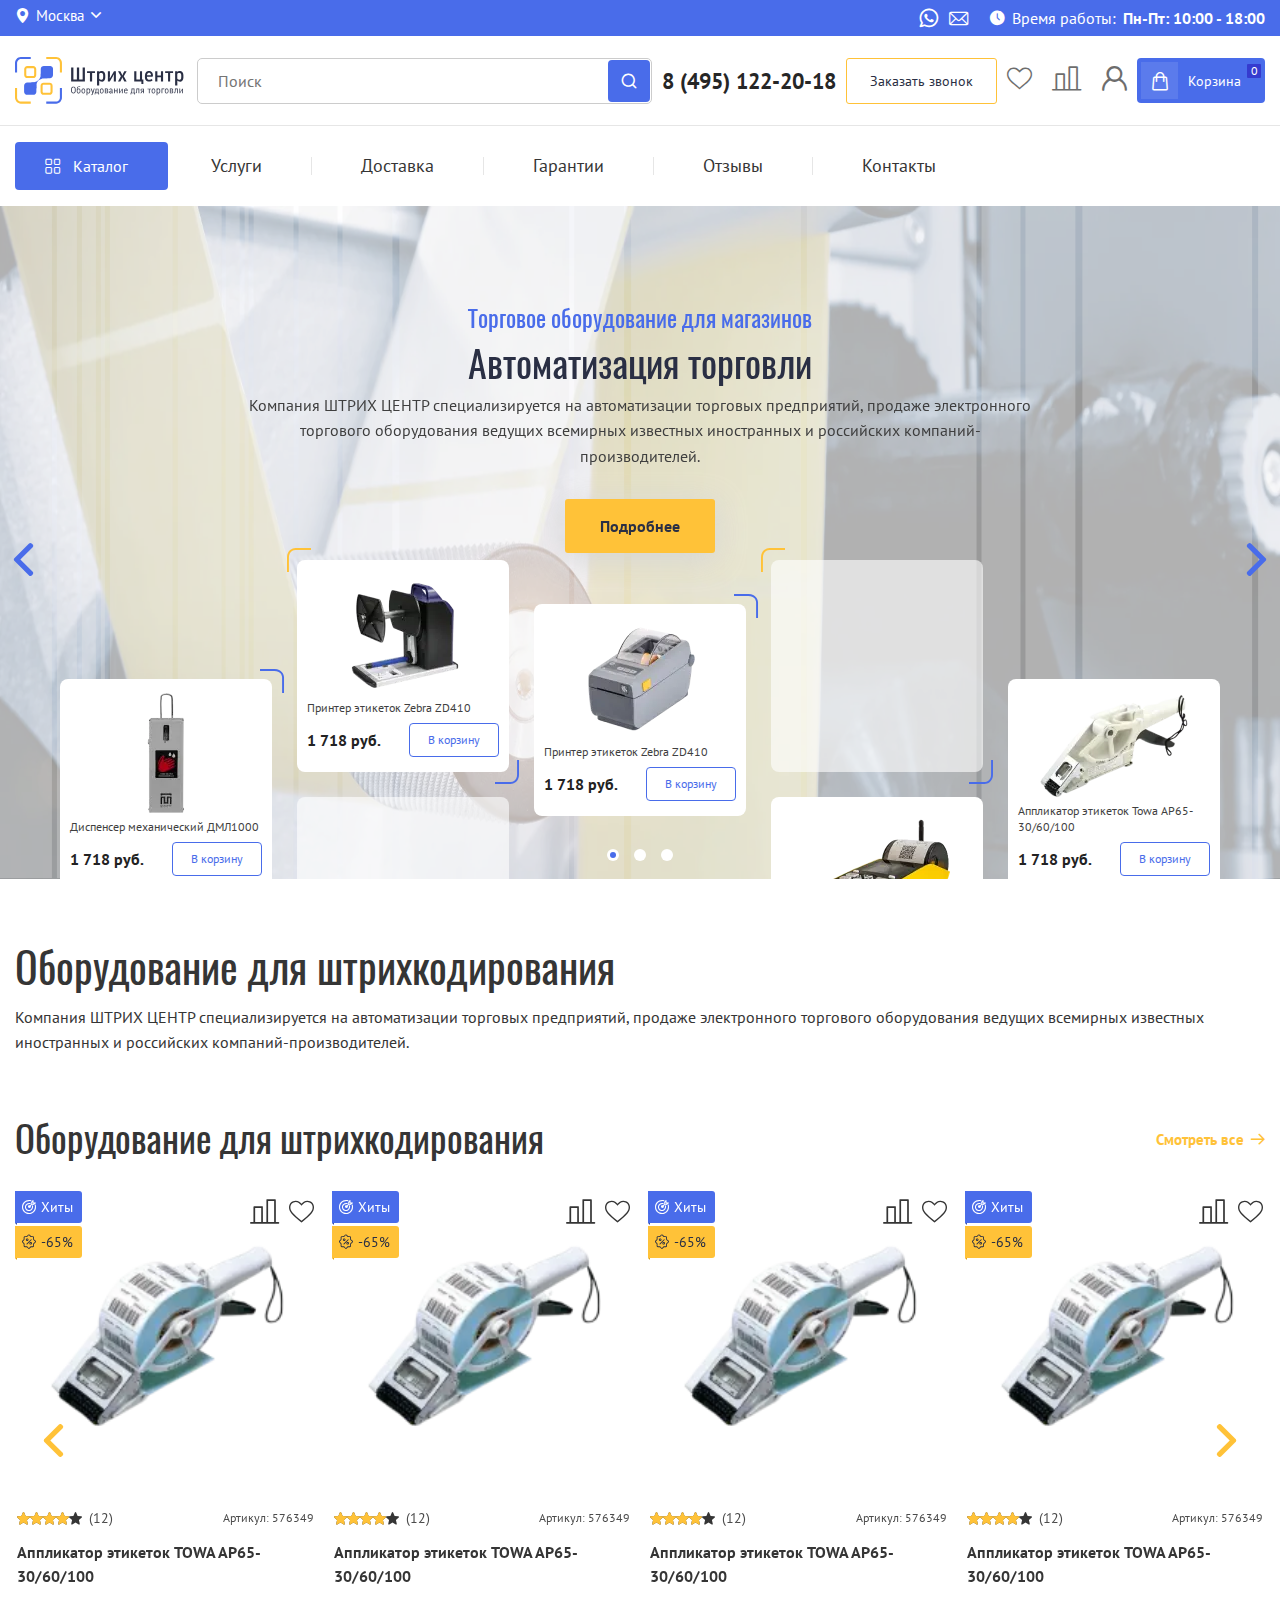
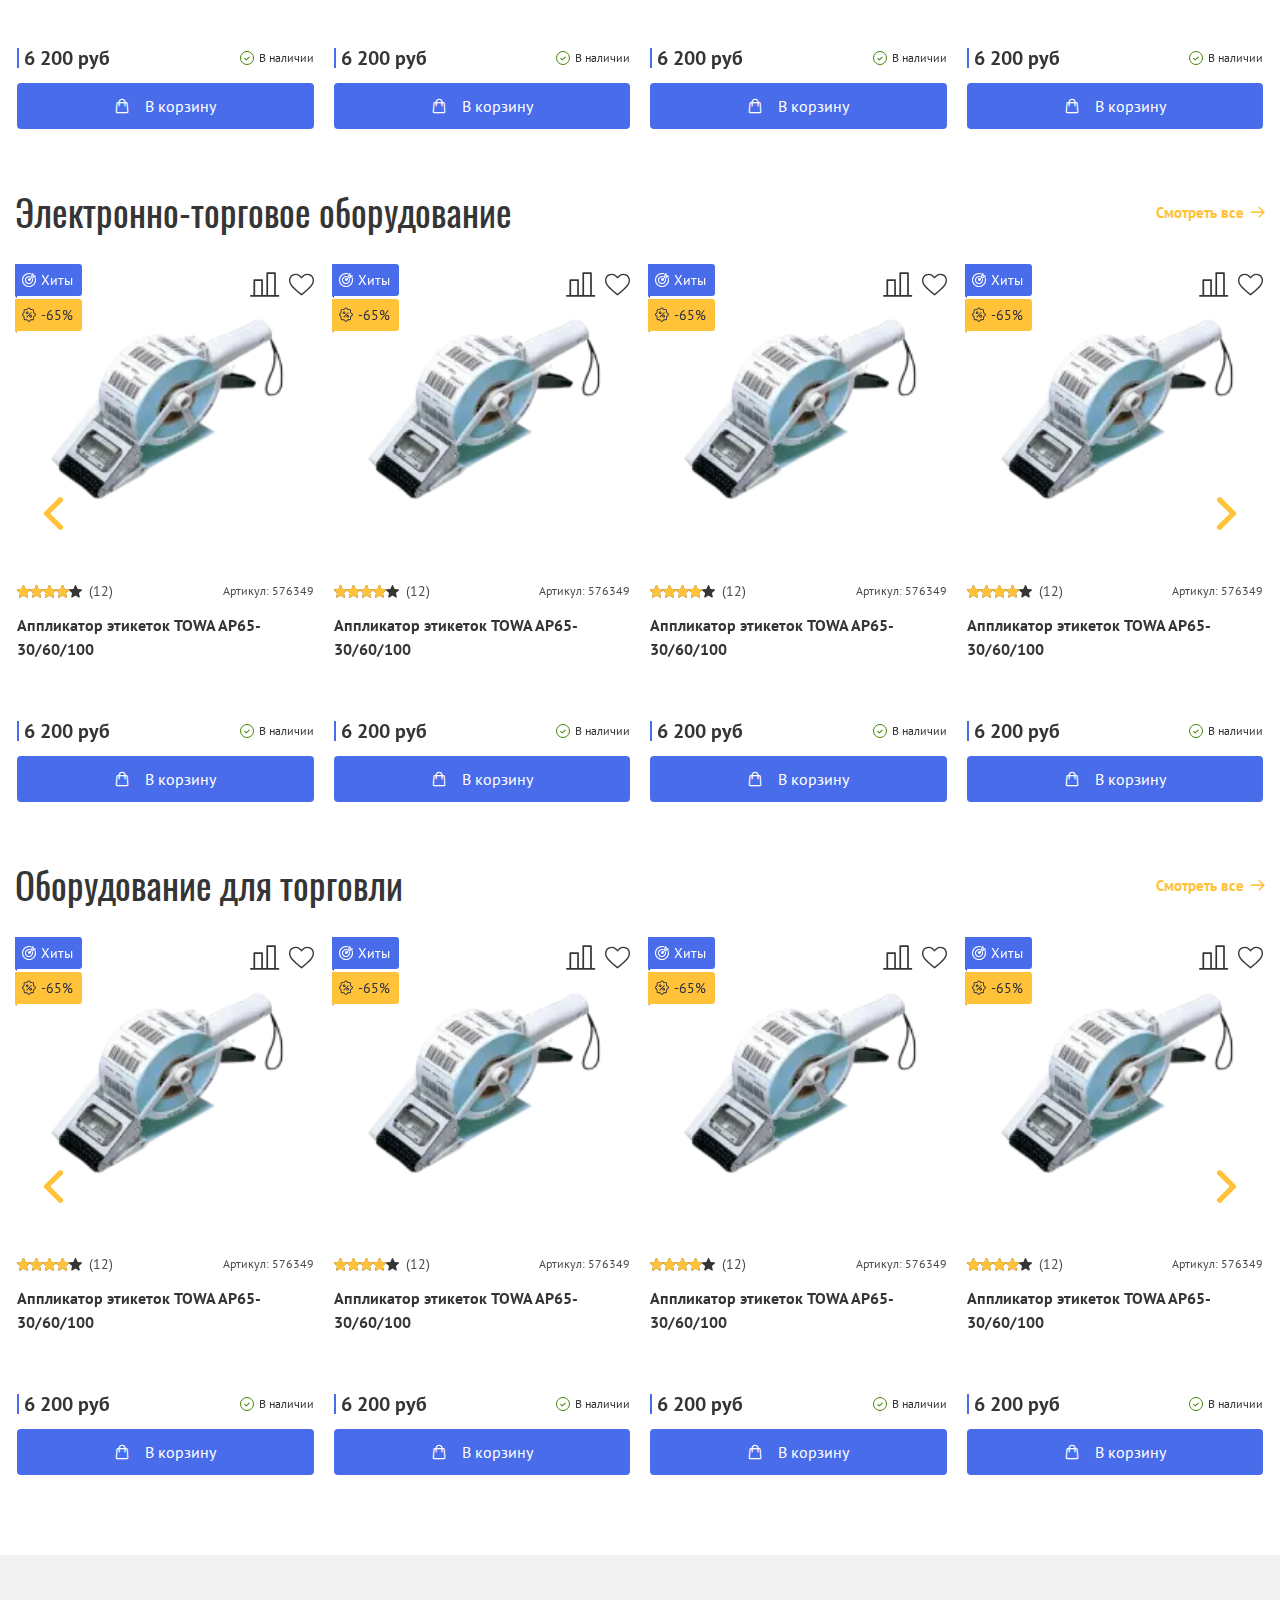
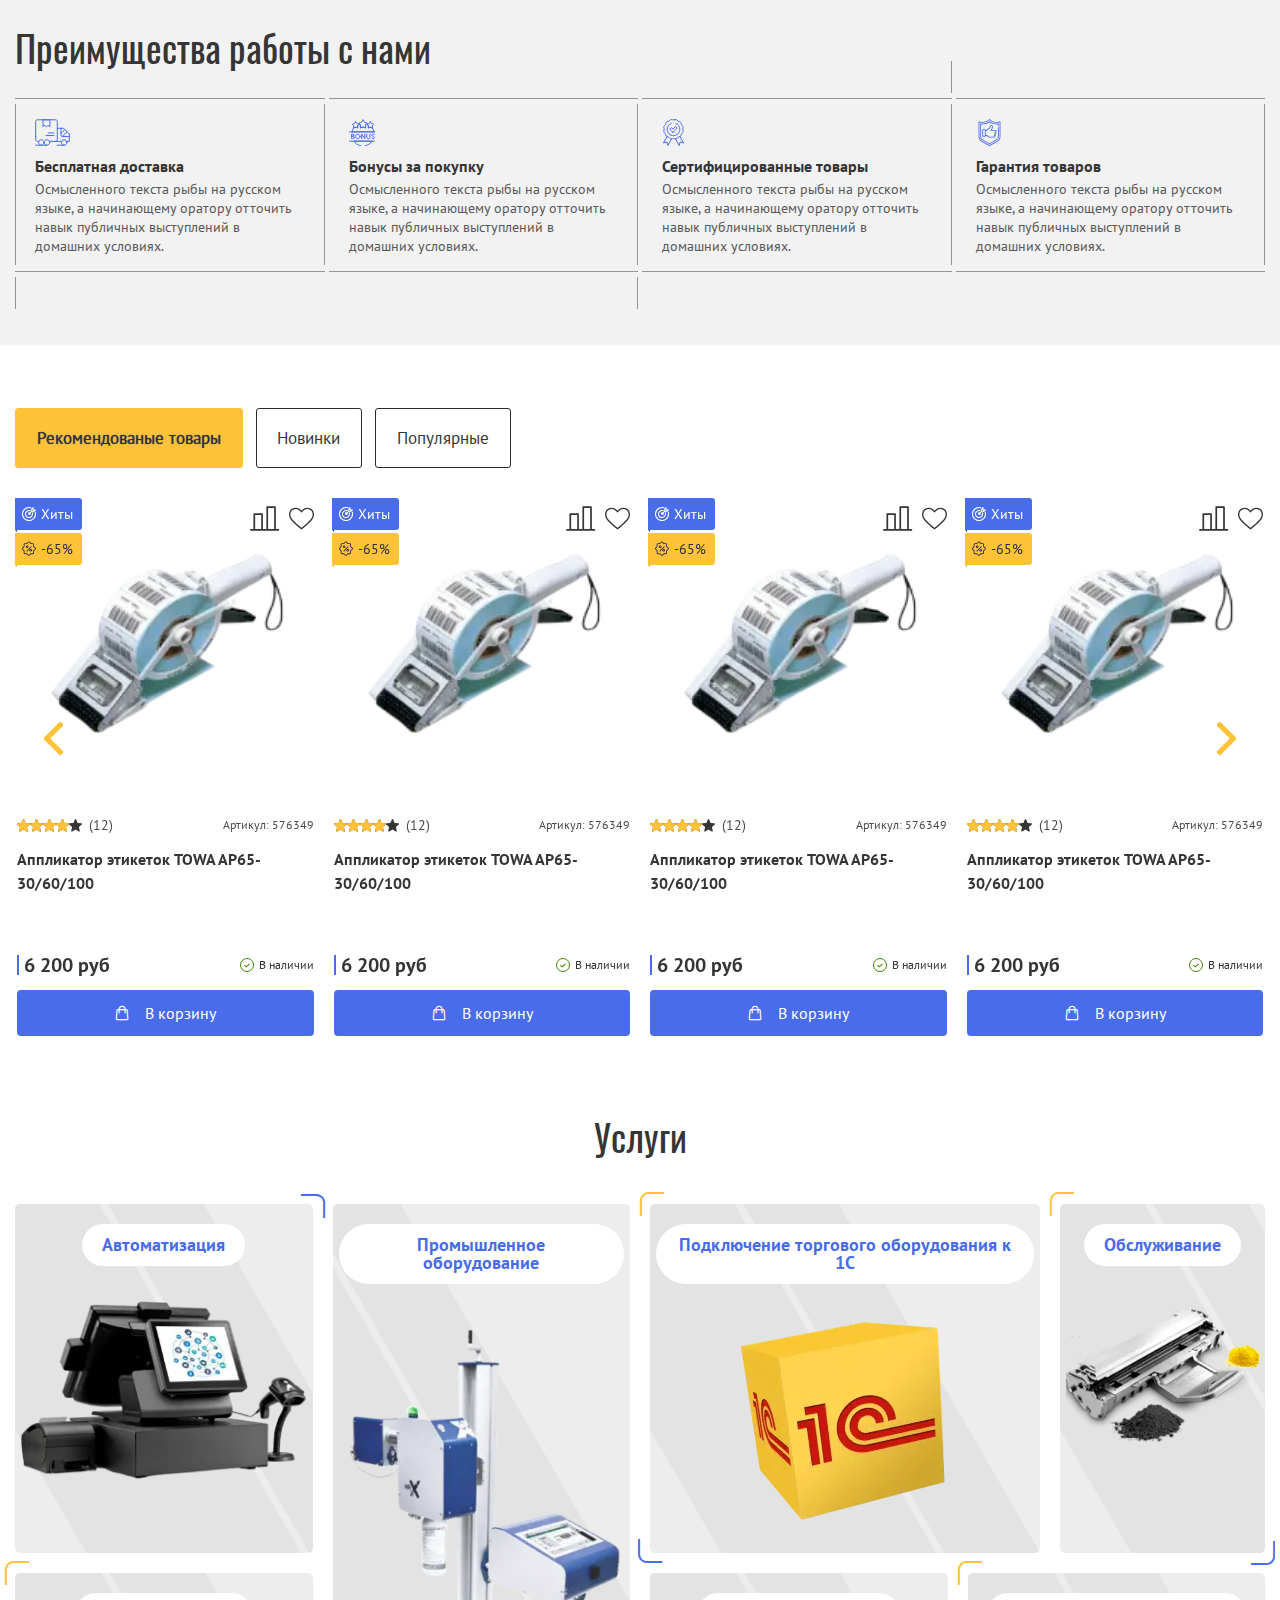
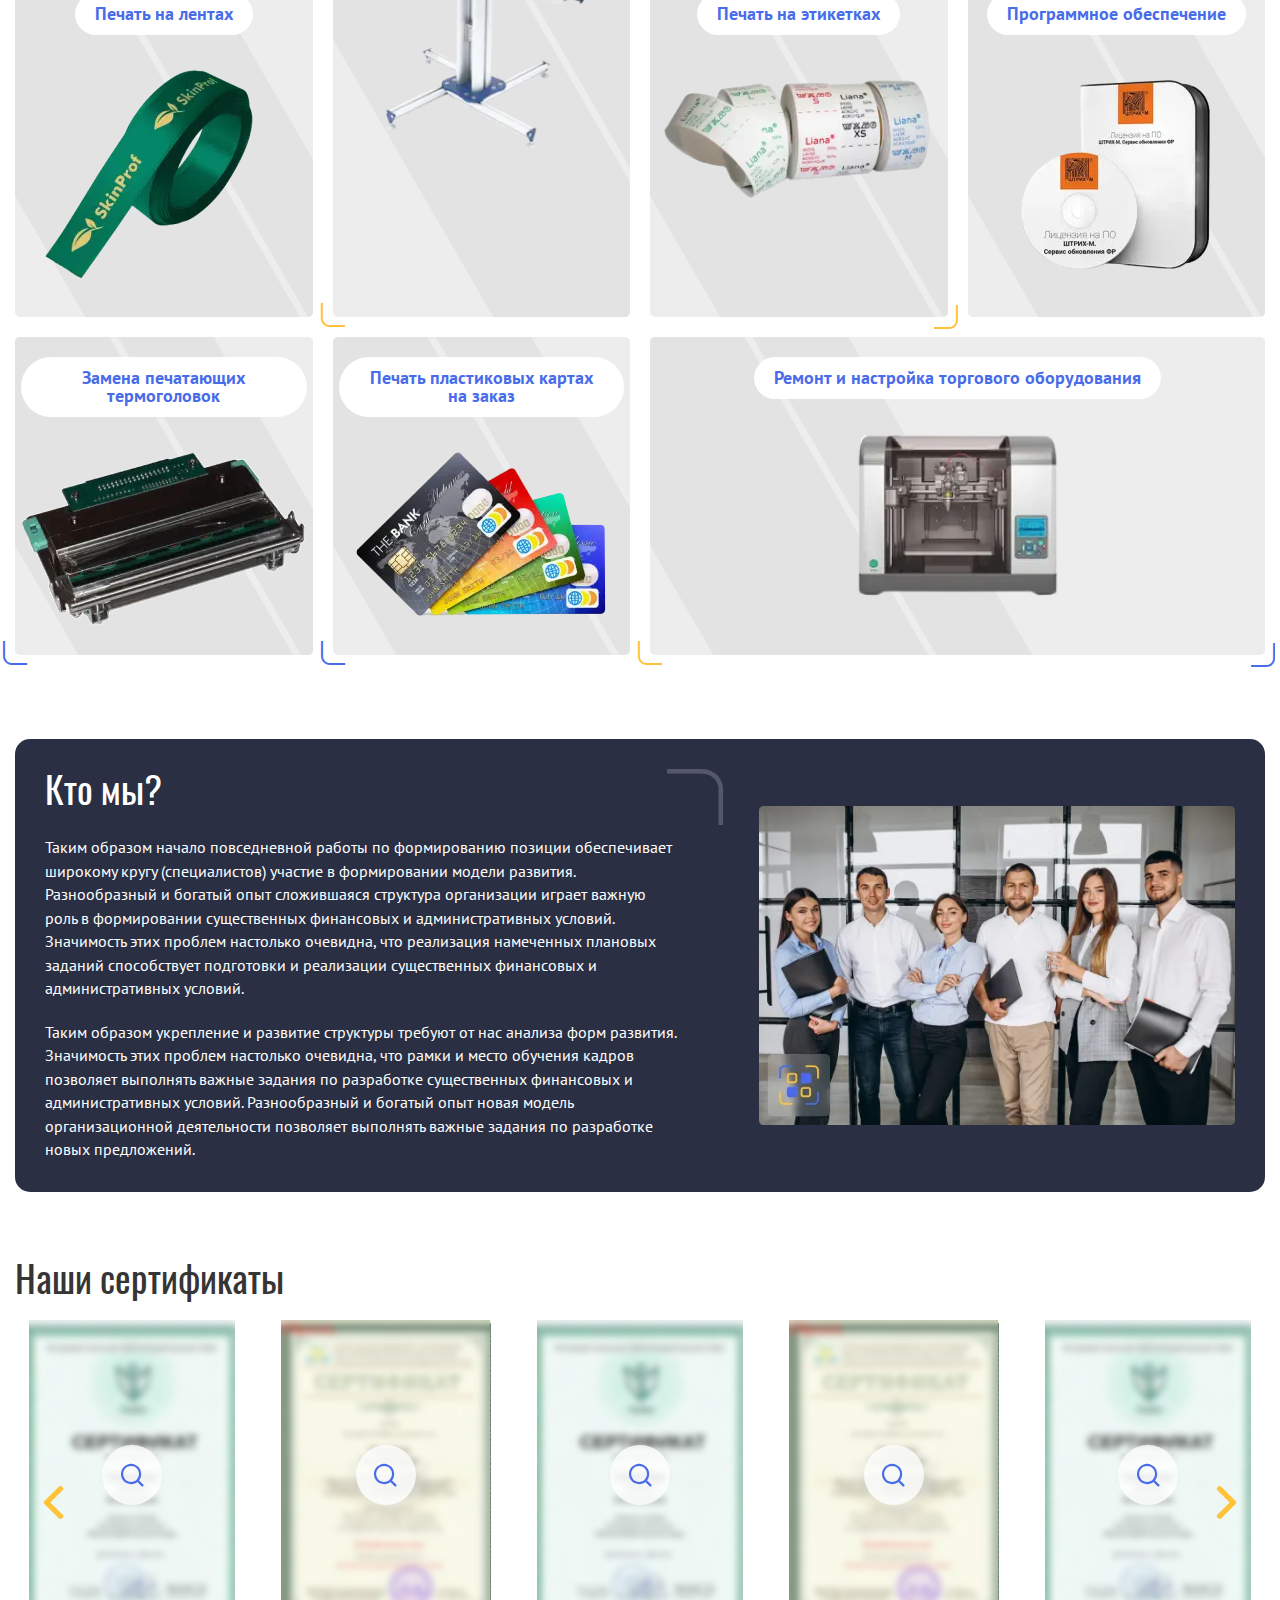
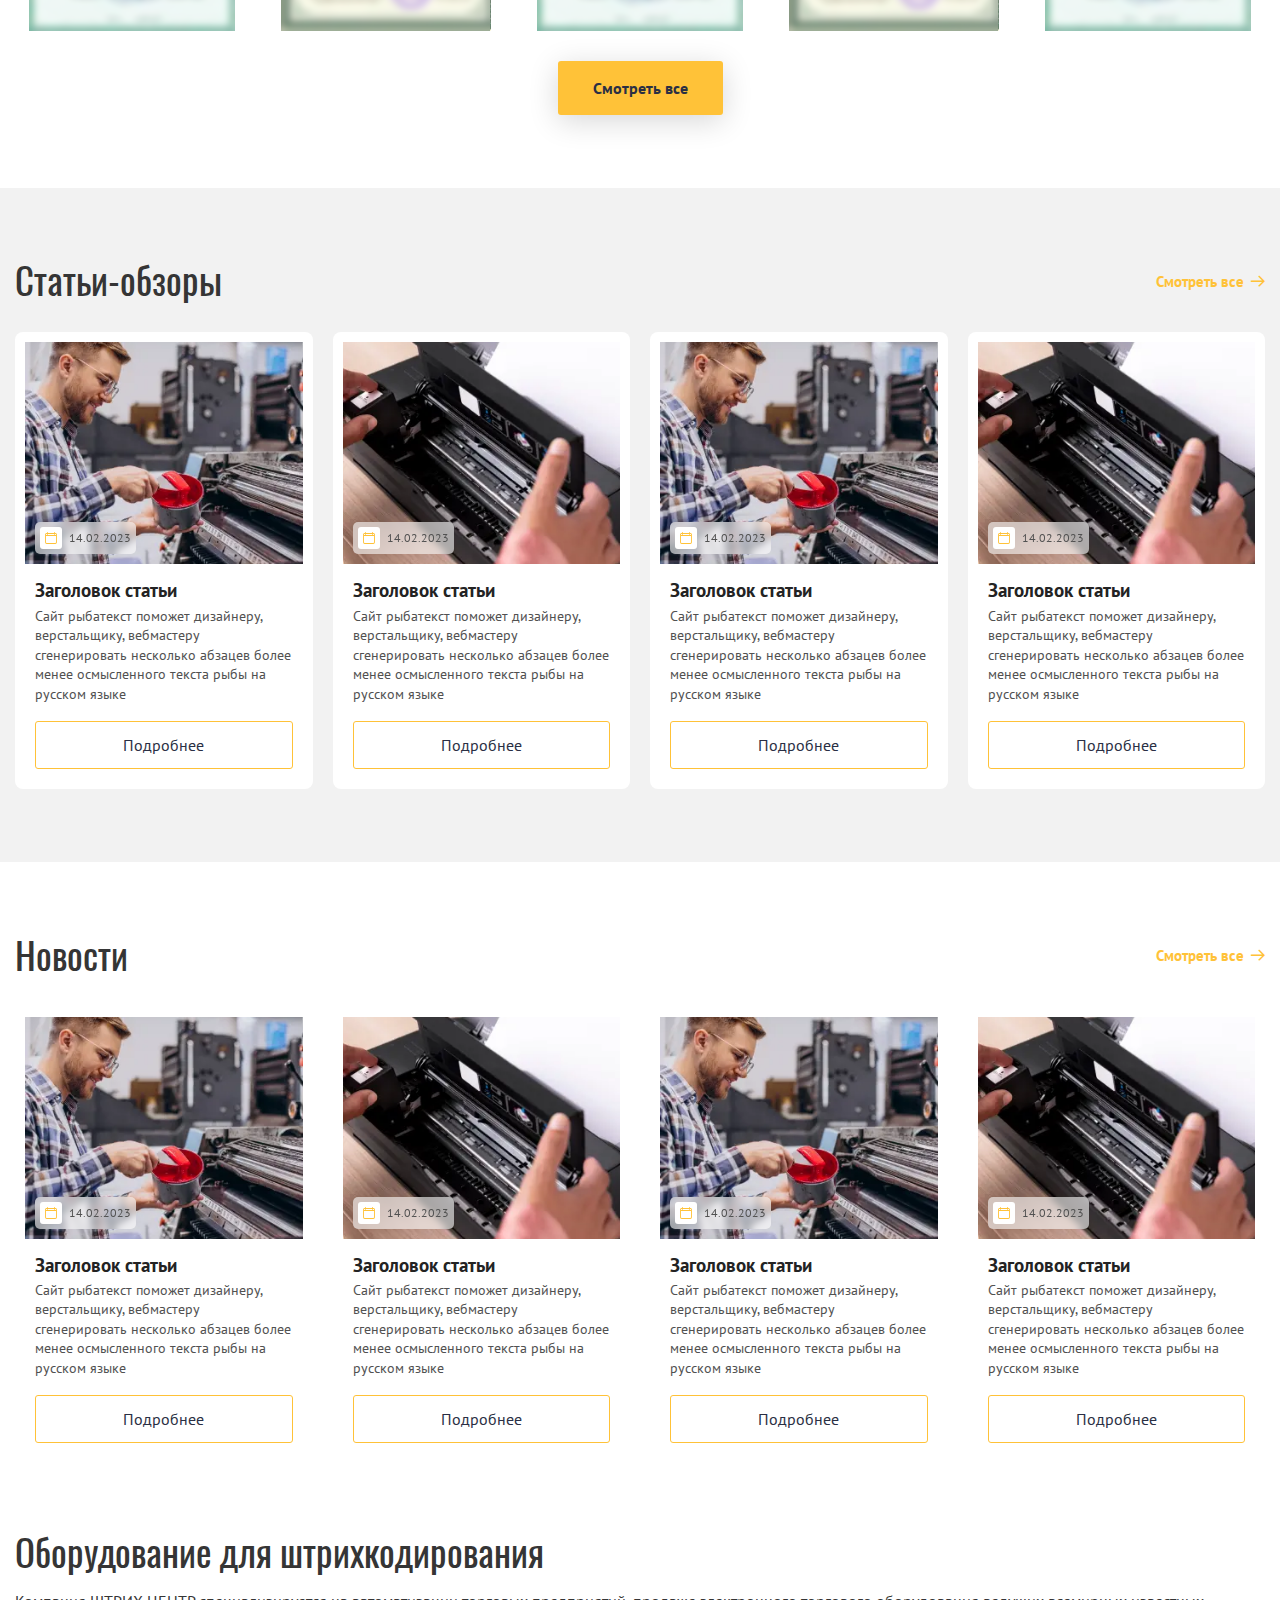
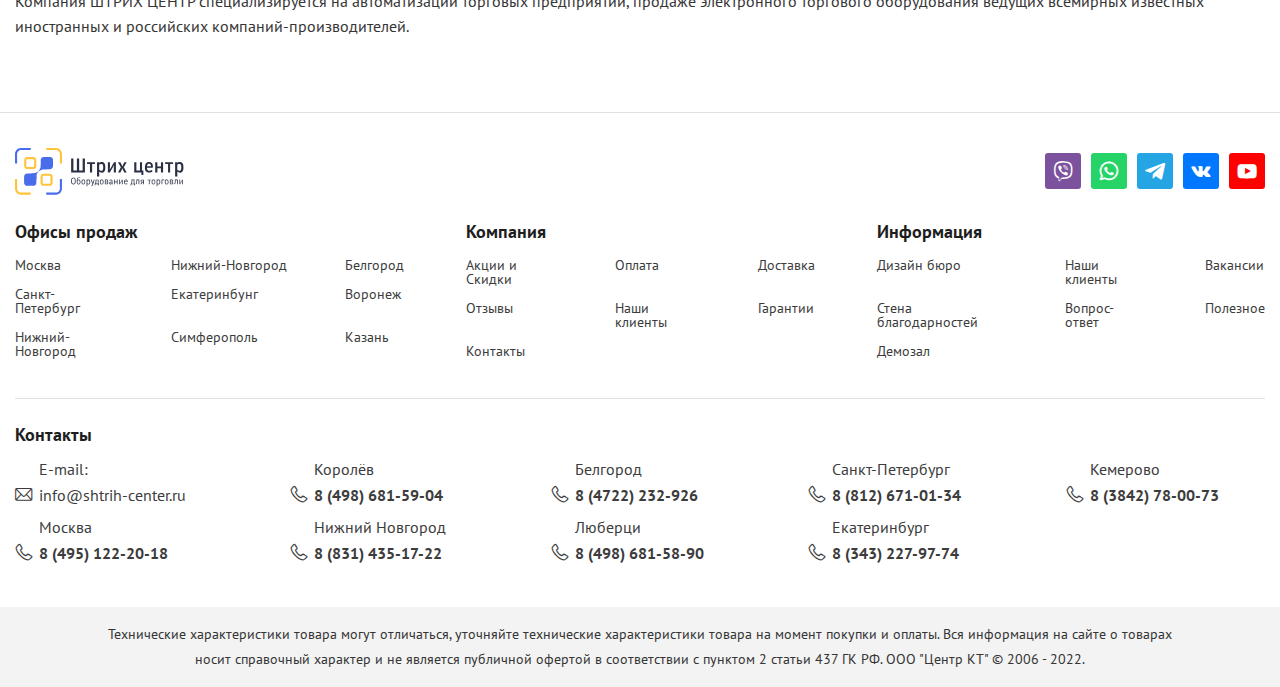
==== commit fdaa3731: "Add files via upload" ====
--- a/index.html
+++ b/index.html
@@ -5,27 +5,78 @@
 	<title>Главная</title>
 	<meta charset="UTF-8">
 	<meta name="format-detection" content="telephone=no">
-	<link rel="stylesheet" href="css/style.min.css?_v=20230506173852">
+	<link rel="stylesheet" href="css/style.min.css?_v=20230510174127">
 	<meta name="viewport" content="width=device-width, initial-scale=1.0">
 </head>
 
 <body>
 	<div class="wrapper">
 		<header class="header" data-scroll="350">
-			<!-- <div class="header__mobile">
-		<div class="header__menu menu">
-			<button type="button" class="menu__icon icon-menu"><span></span></button>
-			<nav class="menu__body">
-				<ul class="menu__list">
-					<li class="menu__item"><a href="" class="menu__link"></a></li>
-				</ul>
-			</nav>
-		</div>
-	</div> -->
+			<div class="header__mobile">
+				<a href="index.html" class="header__mobile-logo">
+					<img src="img/logo.svg" alt="logo">
+				</a>
+				<div class="header__mobile-buttons-wrapper">
+					<a href="#" class="header__mobile-search-btn _icon-search"></a>
+					<a href="tel:84951222018" class="header__mobile-phone-btn _icon-phone-full"></a>
+					<div class="header__menu menu">
+						<button type="button" class="menu__icon icon-menu"><span></span></button>
+						<nav class="menu__body">
+							<div class="menu__city-wrapper">
+								<a href="tel:84951222018" class="header__mobile-phone-btn _icon-phone-full"></a>
+							</div>
+							<p class="menu__contact-time _icon-clock">
+								Время работы: <br> Пн-Пт: 10:00 - 18:00
+							</p>
+							<nav class="menu__nav">
+								<ul>
+									<li>
+										<a href="#" class="menu__catalog-title _icon-arrow">Каталог</a>
+										<ul class="menu__catalog">
+											<li class="catalog__title">
+												<div class="catalog__img-wrapper">
+													<picture><source srcset="img/mini-icons/1.webp" type="image/webp"><img src="img/mini-icons/1.png" alt="Image"></picture>
+												</div>
+												<span class="_icon-arrow">Оборудование штрих-кодирования</span>
+											</li>
+											<li class="catalog__title">
+												<div class="catalog__img-wrapper">
+													<picture><source srcset="img/mini-icons/2.webp" type="image/webp"><img src="img/mini-icons/2.png" alt="Image"></picture>
+												</div>
+												<span class="_icon-arrow">Банковское оборудование</span>
+											</li>
+											<li class="catalog__title">
+												<div class="catalog__img-wrapper">
+													<picture><source srcset="img/mini-icons/3.webp" type="image/webp"><img src="img/mini-icons/3.png" alt="Image"></picture>
+												</div>
+												<span class="_icon-arrow">Электронное торговое оборудование</span>
+											</li>
+											<li class="catalog__title">
+												<div class="catalog__img-wrapper">
+													<picture><source srcset="img/mini-icons/4.webp" type="image/webp"><img src="img/mini-icons/4.png" alt="Image"></picture>
+												</div>
+												<span class="_icon-arrow">Оборудование для торговли</span>
+											</li>
+										</ul>
+									</li>
+									<li><a href="#" class="_icon-arrow">Услуги</a></li>
+									<li><a href="#" class="_icon-arrow">Доставка</a></li>
+									<li><a href="#" class="_icon-arrow">Гарантии</a></li>
+									<li><a href="#" class="_icon-arrow">Отзывы</a></li>
+									<li><a href="#" class="_icon-arrow">Контакты</a></li>
+								</ul>
+							</nav>
+							<div class="header__contacts-links">
+								<a href="#" class="header__contact-link _icon-whatsapp"></a>
+								<a href="mailto:#" class="header__contact-link _icon-mail"></a>
+							</div>
+						</nav>
+					</div>
+				</div>
+			</div>
 			<div class="header__top">
 				<div class="header__container">
-
-					<div class="header__city">
+					<div class="header__city" data-da=".menu__city-wrapper, 600, 0">
 						<butotn class="header__city-title _icon-arrow">
 							<span class="_icon-location-full">Москва</span>
 						</butotn>
@@ -3621,7 +3672,7 @@
 			</section>
 			<div class="page__container">
 				<section class="cards-slider cards-slider--sort">
-					<div class="cards-slider__top">
+					<div class="cards-slider__top cards-slider__top--sort">
 						<div class="cards-slider__sort-buttons">
 							<ul class="cards-slider__sort-ul">
 								<li class="cards-slider__sort-li"><button data-f="recommended" class="_active">Рекомендованые
@@ -4190,115 +4241,121 @@
 					<div class="cards-slider__button-prev orange-arrow orange-arrow--left _icon-arrow"></div>
 					<div class="cards-slider__button-next orange-arrow orange-arrow--right _icon-arrow"></div>
 				</section>
-				<section class="services">
+			</div>
+			<section class="services">
+				<div class="services__container">
 					<h2 class="services__title subtitle">
 						Услуги
 					</h2>
-					<div class="services__main">
-						<a href="#" class="services__block arch arch--blue arch--blue-top-right">
-							<div class="services__block-wrapper">
-								<p class="services__block-title">
-									Автоматизация
-								</p>
-								<div class="services__img">
-									<picture><source srcset="img/services/1.webp" type="image/webp"><img src="img/services/1.png" alt="Image"></picture>
-								</div>
-							</div>
-						</a>
-						<a href="#" class="services__block services__block--tall arch arch--orange arch--orange-bottom-left">
-							<div class="services__block-wrapper">
-								<p class="services__block-title">
-									Промышленное оборудование
-								</p>
-								<div class="services__img">
-									<picture><source srcset="img/services/2.webp" type="image/webp"><img src="img/services/2.png" alt="Image"></picture>
-								</div>
-							</div>
-						</a>
-						<div class="services__double-block">
-							<a href="#" class="services__block arch arch--orange arch--orange-top-left arch--blue arch--blue-bottom-left">
+					<div class="sb-wrapper" data-simplebar>
+						<div class="services__main">
+							<a href="#" class="services__block arch arch--blue arch--blue-top-right">
 								<div class="services__block-wrapper">
 									<p class="services__block-title">
-										Подключение торгового оборудования к 1С
+										Автоматизация
 									</p>
 									<div class="services__img">
-										<picture><source srcset="img/services/3.webp" type="image/webp"><img src="img/services/3.png" alt="Image"></picture>
+										<picture><source srcset="img/services/1.webp" type="image/webp"><img src="img/services/1.png" alt="Image"></picture>
 									</div>
 								</div>
 							</a>
-							<a href="#" class="services__block arch arch--orange arch--orange-top-left arch--blue arch--blue-bottom-right">
+							<a href="#" class="services__block services__block--tall arch arch--orange arch--orange-bottom-left">
 								<div class="services__block-wrapper">
 									<p class="services__block-title">
-										Обслуживание
+										Промышленное оборудование
 									</p>
 									<div class="services__img">
-										<picture><source srcset="img/services/4.webp" type="image/webp"><img src="img/services/4.png" alt="Image"></picture>
+										<picture><source srcset="img/services/2.webp" type="image/webp"><img src="img/services/2.png" alt="Image"></picture>
+									</div>
+								</div>
+							</a>
+							<div class="services__double-block">
+								<a href="#" class="services__block arch arch--orange arch--orange-top-left arch--blue arch--blue-bottom-left">
+									<div class="services__block-wrapper">
+										<p class="services__block-title">
+											Подключение торгового оборудования к 1С
+										</p>
+										<div class="services__img">
+											<picture><source srcset="img/services/3.webp" type="image/webp"><img src="img/services/3.png" alt="Image"></picture>
+										</div>
+									</div>
+								</a>
+								<a href="#" class="services__block arch arch--orange arch--orange-top-left arch--blue arch--blue-bottom-right">
+									<div class="services__block-wrapper">
+										<p class="services__block-title">
+											Обслуживание
+										</p>
+										<div class="services__img">
+											<picture><source srcset="img/services/4.webp" type="image/webp"><img src="img/services/4.png" alt="Image"></picture>
+										</div>
+									</div>
+								</a>
+							</div>
+							<a href="#" class="services__block arch arch--orange arch--orange-top-left">
+								<div class="services__block-wrapper">
+									<p class="services__block-title">
+										Печать на лентах
+									</p>
+									<div class="services__img">
+										<picture><source srcset="img/services/5.webp" type="image/webp"><img src="img/services/5.png" alt="Image"></picture>
+									</div>
+								</div>
+							</a>
+							<a href="#" class="services__block arch arch--orange arch--orange-bottom-right">
+								<div class="services__block-wrapper">
+									<p class="services__block-title">
+										Печать на этикетках
+									</p>
+									<div class="services__img">
+										<picture><source srcset="img/services/6.webp" type="image/webp"><img src="img/services/6.png" alt="Image"></picture>
+									</div>
+								</div>
+							</a>
+							<a href="#" class="services__block arch arch--orange arch--orange-top-left">
+								<div class="services__block-wrapper">
+									<p class="services__block-title">
+										Программное обеспечение
+									</p>
+									<div class="services__img">
+										<picture><source srcset="img/services/7.webp" type="image/webp"><img src="img/services/7.png" alt="Image"></picture>
+									</div>
+								</div>
+							</a>
+							<a href="#" class="services__block arch arch--blue arch--blue-bottom-left">
+								<div class="services__block-wrapper">
+									<p class="services__block-title">
+										Замена печатающих термоголовок
+									</p>
+									<div class="services__img">
+										<picture><source srcset="img/services/8.webp" type="image/webp"><img src="img/services/8.png" alt="Image"></picture>
+									</div>
+								</div>
+							</a>
+							<a href="#" class="services__block arch arch--blue arch--blue-bottom-left">
+								<div class="services__block-wrapper">
+									<p class="services__block-title">
+										Печать пластиковых картах на заказ
+									</p>
+									<div class="services__img">
+										<picture><source srcset="img/services/9.webp" type="image/webp"><img src="img/services/9.png" alt="Image"></picture>
+									</div>
+								</div>
+							</a>
+							<a href="#" class="services__block services__block--wide arch arch--orange arch--orange-bottom-left arch--blue arch--blue-bottom-right">
+								<div class="services__block-wrapper">
+									<p class="services__block-title">
+										Ремонт и настройка торгового оборудования
+									</p>
+									<div class="services__img">
+										<picture><source srcset="img/services/10.webp" type="image/webp"><img src="img/services/10.png" alt="Image"></picture>
 									</div>
 								</div>
 							</a>
 						</div>
-						<a href="#" class="services__block arch arch--orange arch--orange-top-left">
-							<div class="services__block-wrapper">
-								<p class="services__block-title">
-									Печать на лентах
-								</p>
-								<div class="services__img">
-									<picture><source srcset="img/services/5.webp" type="image/webp"><img src="img/services/5.png" alt="Image"></picture>
-								</div>
-							</div>
-						</a>
-						<a href="#" class="services__block arch arch--orange arch--orange-bottom-right">
-							<div class="services__block-wrapper">
-								<p class="services__block-title">
-									Печать на этикетках
-								</p>
-								<div class="services__img">
-									<picture><source srcset="img/services/6.webp" type="image/webp"><img src="img/services/6.png" alt="Image"></picture>
-								</div>
-							</div>
-						</a>
-						<a href="#" class="services__block arch arch--orange arch--orange-top-left">
-							<div class="services__block-wrapper">
-								<p class="services__block-title">
-									Программное обеспечение
-								</p>
-								<div class="services__img">
-									<picture><source srcset="img/services/7.webp" type="image/webp"><img src="img/services/7.png" alt="Image"></picture>
-								</div>
-							</div>
-						</a>
-						<a href="#" class="services__block arch arch--blue arch--blue-bottom-left">
-							<div class="services__block-wrapper">
-								<p class="services__block-title">
-									Замена печатающих термоголовок
-								</p>
-								<div class="services__img">
-									<picture><source srcset="img/services/8.webp" type="image/webp"><img src="img/services/8.png" alt="Image"></picture>
-								</div>
-							</div>
-						</a>
-						<a href="#" class="services__block arch arch--blue arch--blue-bottom-left">
-							<div class="services__block-wrapper">
-								<p class="services__block-title">
-									Печать пластиковых картах на заказ
-								</p>
-								<div class="services__img">
-									<picture><source srcset="img/services/9.webp" type="image/webp"><img src="img/services/9.png" alt="Image"></picture>
-								</div>
-							</div>
-						</a>
-						<a href="#" class="services__block services__block--wide arch arch--orange arch--orange-bottom-left arch--blue arch--blue-bottom-right">
-							<div class="services__block-wrapper">
-								<p class="services__block-title">
-									Ремонт и настройка торгового оборудования
-								</p>
-								<div class="services__img">
-									<picture><source srcset="img/services/10.webp" type="image/webp"><img src="img/services/10.png" alt="Image"></picture>
-								</div>
-							</div>
-						</a>
 					</div>
-				</section>
+				</div>
+			</section>
+			<div class="page__container">
 				<section class="who-are-we">
 					<div class="who-are-we__text-block">
 						<h2 class="who-are-we__title subtitle">
@@ -4416,157 +4473,163 @@
 						</h2>
 						<a href="#" class="articles__view-all _icon-long-arrow"><span>Смотреть все</span></a>
 					</div>
-					<div class="articles__main">
-						<div class="articles__block">
-							<div class="articles__img">
-								<picture><source srcset="img/articles/1.webp" type="image/webp"><img src="img/articles/1.png" alt="Image"></picture>
-								<span class="articles__date _icon-calendar">14.02.2023</span>
+					<div class="sb-wrapper" data-simplebar>
+						<div class="articles__main">
+							<div class="articles__block">
+								<div class="articles__img">
+									<picture><source srcset="img/articles/1.webp" type="image/webp"><img src="img/articles/1.png" alt="Image"></picture>
+									<span class="articles__date _icon-calendar">14.02.2023</span>
+								</div>
+								<div class="articles__text-block">
+									<p class="articles__block-title">
+										Заголовок статьи
+									</p>
+									<p class="articles__text">
+										Сайт рыбатекст поможет дизайнеру, верстальщику, вебмастеру сгенерировать несколько абзацев
+										более менее осмысленного
+										текста рыбы на русском языке
+									</p>
+									<a href="#" class="articles__btn orange-border-btn">Подробнее</a>
+								</div>
 							</div>
-							<div class="articles__text-block">
-								<p class="articles__block-title">
-									Заголовок статьи
-								</p>
-								<p class="articles__text">
-									Сайт рыбатекст поможет дизайнеру, верстальщику, вебмастеру сгенерировать несколько абзацев
-									более менее осмысленного
-									текста рыбы на русском языке
-								</p>
-								<a href="#" class="articles__btn orange-border-btn">Подробнее</a>
+							<div class="articles__block">
+								<div class="articles__img">
+									<picture><source srcset="img/articles/2.webp" type="image/webp"><img src="img/articles/2.png" alt="Image"></picture>
+									<span class="articles__date _icon-calendar">14.02.2023</span>
+								</div>
+								<div class="articles__text-block">
+									<p class="articles__block-title">
+										Заголовок статьи
+									</p>
+									<p class="articles__text">
+										Сайт рыбатекст поможет дизайнеру, верстальщику, вебмастеру сгенерировать несколько абзацев
+										более менее осмысленного
+										текста рыбы на русском языке
+									</p>
+									<a href="#" class="articles__btn orange-border-btn">Подробнее</a>
+								</div>
+							</div>
+							<div class="articles__block">
+								<div class="articles__img">
+									<picture><source srcset="img/articles/1.webp" type="image/webp"><img src="img/articles/1.png" alt="Image"></picture>
+									<span class="articles__date _icon-calendar">14.02.2023</span>
+								</div>
+								<div class="articles__text-block">
+									<p class="articles__block-title">
+										Заголовок статьи
+									</p>
+									<p class="articles__text">
+										Сайт рыбатекст поможет дизайнеру, верстальщику, вебмастеру сгенерировать несколько абзацев
+										более менее осмысленного
+										текста рыбы на русском языке
+									</p>
+									<a href="#" class="articles__btn orange-border-btn">Подробнее</a>
+								</div>
+							</div>
+							<div class="articles__block">
+								<div class="articles__img">
+									<picture><source srcset="img/articles/2.webp" type="image/webp"><img src="img/articles/2.png" alt="Image"></picture>
+									<span class="articles__date _icon-calendar">14.02.2023</span>
+								</div>
+								<div class="articles__text-block">
+									<p class="articles__block-title">
+										Заголовок статьи
+									</p>
+									<p class="articles__text">
+										Сайт рыбатекст поможет дизайнеру, верстальщику, вебмастеру сгенерировать несколько абзацев
+										более менее осмысленного
+										текста рыбы на русском языке
+									</p>
+									<a href="#" class="articles__btn orange-border-btn">Подробнее</a>
+								</div>
 							</div>
 						</div>
-						<div class="articles__block">
-							<div class="articles__img">
-								<picture><source srcset="img/articles/2.webp" type="image/webp"><img src="img/articles/2.png" alt="Image"></picture>
-								<span class="articles__date _icon-calendar">14.02.2023</span>
+					</div>
+				</div>
+			</section>
+			<section class="articles">
+				<div class="articles__container">
+					<div class="articles__top">
+						<h2 class="articles__title subtitle">
+							Новости
+						</h2>
+						<a href="#" class="articles__view-all _icon-long-arrow"><span>Смотреть все</span></a>
+					</div>
+					<div class="sb-wrapper" data-simplebar>
+						<div class="articles__main">
+							<div class="articles__block">
+								<div class="articles__img">
+									<picture><source srcset="img/articles/1.webp" type="image/webp"><img src="img/articles/1.png" alt="Image"></picture>
+									<span class="articles__date _icon-calendar">14.02.2023</span>
+								</div>
+								<div class="articles__text-block">
+									<p class="articles__block-title">
+										Заголовок статьи
+									</p>
+									<p class="articles__text">
+										Сайт рыбатекст поможет дизайнеру, верстальщику, вебмастеру сгенерировать несколько абзацев
+										более менее осмысленного
+										текста рыбы на русском языке
+									</p>
+									<a href="#" class="articles__btn orange-border-btn">Подробнее</a>
+								</div>
 							</div>
-							<div class="articles__text-block">
-								<p class="articles__block-title">
-									Заголовок статьи
-								</p>
-								<p class="articles__text">
-									Сайт рыбатекст поможет дизайнеру, верстальщику, вебмастеру сгенерировать несколько абзацев
-									более менее осмысленного
-									текста рыбы на русском языке
-								</p>
-								<a href="#" class="articles__btn orange-border-btn">Подробнее</a>
+							<div class="articles__block">
+								<div class="articles__img">
+									<picture><source srcset="img/articles/2.webp" type="image/webp"><img src="img/articles/2.png" alt="Image"></picture>
+									<span class="articles__date _icon-calendar">14.02.2023</span>
+								</div>
+								<div class="articles__text-block">
+									<p class="articles__block-title">
+										Заголовок статьи
+									</p>
+									<p class="articles__text">
+										Сайт рыбатекст поможет дизайнеру, верстальщику, вебмастеру сгенерировать несколько абзацев
+										более менее осмысленного
+										текста рыбы на русском языке
+									</p>
+									<a href="#" class="articles__btn orange-border-btn">Подробнее</a>
+								</div>
 							</div>
-						</div>
-						<div class="articles__block">
-							<div class="articles__img">
-								<picture><source srcset="img/articles/1.webp" type="image/webp"><img src="img/articles/1.png" alt="Image"></picture>
-								<span class="articles__date _icon-calendar">14.02.2023</span>
+							<div class="articles__block">
+								<div class="articles__img">
+									<picture><source srcset="img/articles/1.webp" type="image/webp"><img src="img/articles/1.png" alt="Image"></picture>
+									<span class="articles__date _icon-calendar">14.02.2023</span>
+								</div>
+								<div class="articles__text-block">
+									<p class="articles__block-title">
+										Заголовок статьи
+									</p>
+									<p class="articles__text">
+										Сайт рыбатекст поможет дизайнеру, верстальщику, вебмастеру сгенерировать несколько абзацев
+										более менее осмысленного
+										текста рыбы на русском языке
+									</p>
+									<a href="#" class="articles__btn orange-border-btn">Подробнее</a>
+								</div>
 							</div>
-							<div class="articles__text-block">
-								<p class="articles__block-title">
-									Заголовок статьи
-								</p>
-								<p class="articles__text">
-									Сайт рыбатекст поможет дизайнеру, верстальщику, вебмастеру сгенерировать несколько абзацев
-									более менее осмысленного
-									текста рыбы на русском языке
-								</p>
-								<a href="#" class="articles__btn orange-border-btn">Подробнее</a>
-							</div>
-						</div>
-						<div class="articles__block">
-							<div class="articles__img">
-								<picture><source srcset="img/articles/2.webp" type="image/webp"><img src="img/articles/2.png" alt="Image"></picture>
-								<span class="articles__date _icon-calendar">14.02.2023</span>
-							</div>
-							<div class="articles__text-block">
-								<p class="articles__block-title">
-									Заголовок статьи
-								</p>
-								<p class="articles__text">
-									Сайт рыбатекст поможет дизайнеру, верстальщику, вебмастеру сгенерировать несколько абзацев
-									более менее осмысленного
-									текста рыбы на русском языке
-								</p>
-								<a href="#" class="articles__btn orange-border-btn">Подробнее</a>
+							<div class="articles__block">
+								<div class="articles__img">
+									<picture><source srcset="img/articles/2.webp" type="image/webp"><img src="img/articles/2.png" alt="Image"></picture>
+									<span class="articles__date _icon-calendar">14.02.2023</span>
+								</div>
+								<div class="articles__text-block">
+									<p class="articles__block-title">
+										Заголовок статьи
+									</p>
+									<p class="articles__text">
+										Сайт рыбатекст поможет дизайнеру, верстальщику, вебмастеру сгенерировать несколько абзацев
+										более менее осмысленного
+										текста рыбы на русском языке
+									</p>
+									<a href="#" class="articles__btn orange-border-btn">Подробнее</a>
+								</div>
 							</div>
 						</div>
 					</div>
 				</div>
 			</section>
 			<div class="page__container">
-				<section class="articles">
-					<div class="articles__top">
-						<h2 class="articles__title subtitle">
-							Новости
-						</h2>
-						<a href="#" class="articles__view-all _icon-long-arrow"><span>Смотреть все</span></a>
-					</div>
-					<div class="articles__main">
-						<div class="articles__block">
-							<div class="articles__img">
-								<picture><source srcset="img/articles/1.webp" type="image/webp"><img src="img/articles/1.png" alt="Image"></picture>
-								<span class="articles__date _icon-calendar">14.02.2023</span>
-							</div>
-							<div class="articles__text-block">
-								<p class="articles__block-title">
-									Заголовок статьи
-								</p>
-								<p class="articles__text">
-									Сайт рыбатекст поможет дизайнеру, верстальщику, вебмастеру сгенерировать несколько абзацев
-									более менее осмысленного
-									текста рыбы на русском языке
-								</p>
-								<a href="#" class="articles__btn orange-border-btn">Подробнее</a>
-							</div>
-						</div>
-						<div class="articles__block">
-							<div class="articles__img">
-								<picture><source srcset="img/articles/2.webp" type="image/webp"><img src="img/articles/2.png" alt="Image"></picture>
-								<span class="articles__date _icon-calendar">14.02.2023</span>
-							</div>
-							<div class="articles__text-block">
-								<p class="articles__block-title">
-									Заголовок статьи
-								</p>
-								<p class="articles__text">
-									Сайт рыбатекст поможет дизайнеру, верстальщику, вебмастеру сгенерировать несколько абзацев
-									более менее осмысленного
-									текста рыбы на русском языке
-								</p>
-								<a href="#" class="articles__btn orange-border-btn">Подробнее</a>
-							</div>
-						</div>
-						<div class="articles__block">
-							<div class="articles__img">
-								<picture><source srcset="img/articles/1.webp" type="image/webp"><img src="img/articles/1.png" alt="Image"></picture>
-								<span class="articles__date _icon-calendar">14.02.2023</span>
-							</div>
-							<div class="articles__text-block">
-								<p class="articles__block-title">
-									Заголовок статьи
-								</p>
-								<p class="articles__text">
-									Сайт рыбатекст поможет дизайнеру, верстальщику, вебмастеру сгенерировать несколько абзацев
-									более менее осмысленного
-									текста рыбы на русском языке
-								</p>
-								<a href="#" class="articles__btn orange-border-btn">Подробнее</a>
-							</div>
-						</div>
-						<div class="articles__block">
-							<div class="articles__img">
-								<picture><source srcset="img/articles/2.webp" type="image/webp"><img src="img/articles/2.png" alt="Image"></picture>
-								<span class="articles__date _icon-calendar">14.02.2023</span>
-							</div>
-							<div class="articles__text-block">
-								<p class="articles__block-title">
-									Заголовок статьи
-								</p>
-								<p class="articles__text">
-									Сайт рыбатекст поможет дизайнеру, верстальщику, вебмастеру сгенерировать несколько абзацев
-									более менее осмысленного
-									текста рыбы на русском языке
-								</p>
-								<a href="#" class="articles__btn orange-border-btn">Подробнее</a>
-							</div>
-						</div>
-					</div>
-				</section>
 				<section class="title-block">
 					<h2 class="subtitle">Оборудование для штрихкодирования</h2>
 					<p class="text title-block__text">
@@ -4813,7 +4876,7 @@
 			</div>
 		</div>
 	</div>
-	<script src="js/app.min.js?_v=20230506173852"></script>
+	<script src="js/app.min.js?_v=20230510174127"></script>
 </body>
 
 </html>--- a/css/style.min.css
+++ b/css/style.min.css
@@ -1 +1 @@
-@charset "UTF-8";@font-face{font-family:Oswald;font-display:swap;src:url(../fonts/Oswald-Regular.woff2) format("woff2"),url(../fonts/Oswald-Regular.woff) format("woff");font-weight:400;font-style:normal}@font-face{font-family:icons;font-display:swap;src:url(../fonts/icons.woff2) format("woff2"),url(../fonts/icons.woff) format("woff");font-weight:400;font-style:normal}@font-face{font-family:PT_Sans;font-display:swap;src:url(../fonts/PT_Sans-Bold.woff2) format("woff2"),url(../fonts/PT_Sans-Bold.woff) format("woff");font-weight:700;font-style:normal}@font-face{font-family:PT_Sans;font-display:swap;src:url(../fonts/PT_Sans-Regular.woff2) format("woff2"),url(../fonts/PT_Sans-Regular.woff) format("woff");font-weight:400;font-style:normal}.arch--blue::before,.arch--orange::after,.breadcrumbs ul li:not(:last-child)::after,.checkbox__input:checked+.checkbox__text:before,.options__text:after,.rating__active::before,.rating__body::before,.select__value:after,.sertif__img::after,.who-are-we__text-block::after,[class*=_icon-]:before{font-family:icons;font-style:normal;font-weight:400;font-variant:normal;text-transform:none;line-height:1;-webkit-font-smoothing:antialiased;-moz-osx-font-smoothing:grayscale}[class*=_icon-]:before{display:block}._icon-arch:before{content:"\e922"}._icon-long-arrow:before{content:"\e921"}._icon-user-solid:before{content:"\e91e"}._icon-graph-full:before{content:"\e91f"}._icon-heart-full:before{content:"\e920"}._icon-user:before{content:"\e902"}._icon-graph:before{content:"\e912"}._icon-heart:before{content:"\e913"}._icon-star:before{content:"\e900"}._icon-tg:before{content:"\e901"}._icon-user-full:before{content:"\e903"}._icon-viber:before{content:"\e904"}._icon-vk:before{content:"\e905"}._icon-whatsapp:before{content:"\e906"}._icon-yt:before{content:"\e907"}._icon-arrow:before{content:"\e908"}._icon-calendar:before{content:"\e909"}._icon-cart:before{content:"\e90a"}._icon-check:before{content:"\e90b"}._icon-circles:before{content:"\e90c"}._icon-clock:before{content:"\e90d"}._icon-comment:before{content:"\e90e"}._icon-cross:before{content:"\e90f"}._icon-delete:before{content:"\e910"}._icon-discount:before{content:"\e911"}._icon-hit:before{content:"\e914"}._icon-like:before{content:"\e915"}._icon-lines:before{content:"\e916"}._icon-location:before{content:"\e917"}._icon-location-full:before{content:"\e918"}._icon-mail:before{content:"\e919"}._icon-phone:before{content:"\e91a"}._icon-phone-full:before{content:"\e91b"}._icon-search:before{content:"\e91c"}._icon-squares:before{content:"\e91d"}*{padding:0;margin:0;border:0}*,:after,:before{-webkit-box-sizing:border-box;box-sizing:border-box}body,html{height:100%;min-width:320px}body{color:#353535;line-height:1;font-family:PT_Sans;font-size:1rem;-ms-text-size-adjust:100%;-moz-text-size-adjust:100%;-webkit-text-size-adjust:100%;-webkit-font-smoothing:antialiased;-moz-osx-font-smoothing:grayscale}button,input,textarea{font-family:PT_Sans;font-size:inherit}button{cursor:pointer;color:inherit;background-color:inherit}a{color:inherit}a:link,a:visited{text-decoration:none}a:hover{text-decoration:none}ul li{list-style:none}img{vertical-align:top}h1,h2,h3,h4,h5,h6{font-weight:inherit;font-size:inherit}.lock body{overflow:hidden;-ms-touch-action:none;touch-action:none}.wrapper{min-height:100%;display:-webkit-box;display:-ms-flexbox;display:flex;-webkit-box-orient:vertical;-webkit-box-direction:normal;-ms-flex-direction:column;flex-direction:column;overflow:hidden}.wrapper>main{-webkit-box-flex:1;-ms-flex:1 1 auto;flex:1 1 auto}.wrapper>*{min-width:0}[class*=__container]{max-width:90.625rem;-webkit-box-sizing:content-box;box-sizing:content-box;margin:0 auto;padding:0 .9375rem}.checkbox{position:relative}.checkbox__input{position:absolute;width:0;height:0;opacity:0}.checkbox__input:checked+.checkbox__text:before{content:"\e90b"}.checkbox__label{cursor:pointer}.checkbox__label._form-error .checkbox__text{color:#c22}.checkbox__label._form-error .checkbox__text::before{border:1px solid #c22}.checkbox__text{display:-webkit-inline-box;display:-ms-inline-flexbox;display:inline-flex;-webkit-box-align:center;-ms-flex-align:center;align-items:center;position:relative;gap:10px}.checkbox__text:before{content:"";-ms-flex-item-align:start;align-self:flex-start;-webkit-box-flex:0;-ms-flex:0 0 1.875rem;flex:0 0 1.875rem;width:1.875rem;height:1.875rem;border:1px solid #ccc;border-radius:.125rem;display:-webkit-box;display:-ms-flexbox;display:flex;-webkit-box-pack:center;-ms-flex-pack:center;justify-content:center;-webkit-box-align:center;-ms-flex-align:center;align-items:center;font-size:.875rem}.checkbox__text a{font-weight:700}.options{display:-webkit-box;display:-ms-flexbox;display:flex;-webkit-box-align:start;-ms-flex-align:start;align-items:flex-start;gap:3.125rem}.options__input{width:0;height:0;opacity:0;position:absolute}.options__input:checked+.options__text:after{-webkit-transform:scale(1);-ms-transform:scale(1);transform:scale(1)}.options__label{cursor:pointer}.options__text{display:-webkit-inline-box;display:-ms-inline-flexbox;display:inline-flex;-webkit-box-align:center;-ms-flex-align:center;align-items:center;gap:.625rem;position:relative}.options__text:before{content:"";-ms-flex-item-align:start;align-self:flex-start;width:1.875rem;height:1.875rem;-webkit-box-flex:0;-ms-flex:0 0 1.875rem;flex:0 0 1.875rem;border:1px solid #ccc;border-radius:2px}.options__text:after{content:"\e90b";-webkit-transition:.2s;-o-transition:.2s;transition:.2s;-webkit-transform:scale(0);-ms-transform:scale(0);transform:scale(0);font-size:.75rem;color:#2a2f44;position:absolute;left:.5625rem;top:.5625rem}.select{position:relative}.select__body{position:relative}.select__title{color:inherit;text-align:left;background-color:#f2f2f2;border-radius:.1875rem;cursor:pointer;width:100%}._select-open .select__title{border-radius:0 0 .1875rem .1875rem}.select__value{display:-webkit-box;display:-ms-flexbox;display:flex;-webkit-box-align:center;-ms-flex-align:center;align-items:center;padding:.75rem;gap:2.5rem}.select__value:after{content:"\e908";-webkit-transition:all .3s ease 0s;-o-transition:all .3s ease 0s;transition:all .3s ease 0s;display:-webkit-box;display:-ms-flexbox;display:flex;-webkit-box-pack:center;-ms-flex-pack:center;justify-content:center;-webkit-box-align:center;-ms-flex-align:center;align-items:center;color:#496cea;font-size:.5rem}._select-open .select__value:after{-webkit-transform:rotate(-180deg);-ms-transform:rotate(-180deg);transform:rotate(-180deg)}.select__content{color:#2a2f44;font-size:.875rem}.select__text{-webkit-box-flex:1;-ms-flex:1 1 auto;flex:1 1 auto}.select__input{width:100%;background-color:transparent;height:100%}.select__options{color:#2a2f44;font-size:.875rem;min-width:100%;position:absolute;top:100%;left:0;background-color:#f2f2f2;border-radius:0 0 .1875rem .1875rem;overflow:hidden}.select__option{width:100%;display:block;text-align:left;cursor:pointer;padding:5px 15px;color:inherit;-webkit-transition:.1s;-o-transition:.1s;transition:.1s}.select__option._select-selected{background-color:#eee}.select._select-open{z-index:5}._select-tag{cursor:pointer}.rating{display:-webkit-box;display:-ms-flexbox;display:flex;-webkit-box-align:end;-ms-flex-align:end;align-items:flex-end;line-height:.75;-webkit-transition:opacity .3s ease 0s;-o-transition:opacity .3s ease 0s;transition:opacity .3s ease 0s}.rating__body{position:relative;font-size:.8125rem}.rating__body::before{content:"\e900\e900\e900\e900\e900";display:block}.rating__active{position:absolute;height:100%;top:0;left:0;overflow:hidden}.rating__active::before{content:"\e900\e900\e900\e900\e900";position:absolute;width:100%;height:100%;top:0;left:0;color:#ffc238}.rating__active.one-star{width:20%}.rating__active.two-star{width:40%}.rating__active.three-star{width:60%}.rating__active.four-star{width:80%}.rating__active.five-star{width:100%}.rating__count{font-size:.875rem;line-height:1;margin:0 0 0 .4375rem;color:#4b4b4b}.rating.rating_sending{opacity:.2}.noUi-target,.noUi-target *{-webkit-touch-callout:none;-webkit-tap-highlight-color:transparent;-webkit-user-select:none;-ms-touch-action:none;touch-action:none;-ms-user-select:none;-moz-user-select:none;user-select:none;-webkit-box-sizing:border-box;box-sizing:border-box}.noUi-target{position:relative;margin:1.25rem 0 1.5625rem 0}.noUi-base,.noUi-connects{width:100%;height:100%;position:relative;z-index:1}.noUi-connects{overflow:hidden;z-index:0}.noUi-connect,.noUi-origin{will-change:transform;position:absolute;z-index:1;top:0;right:0;height:100%;width:100%;-ms-transform-origin:0 0;-webkit-transform-origin:0 0;-webkit-transform-style:preserve-3d;transform-origin:0 0;-webkit-transform-style:flat;transform-style:flat}.noUi-txt-dir-rtl.noUi-horizontal .noUi-origin{left:0;right:auto}.noUi-vertical .noUi-origin{top:-100%;width:0}.noUi-horizontal .noUi-origin{height:0}.noUi-handle{-webkit-backface-visibility:hidden;backface-visibility:hidden;position:absolute}.noUi-touch-area{height:100%;width:100%}.noUi-state-tap .noUi-connect,.noUi-state-tap .noUi-origin{-webkit-transition:-webkit-transform .3s;transition:-webkit-transform .3s;-o-transition:transform .3s;transition:transform .3s;transition:transform .3s,-webkit-transform .3s}.noUi-state-drag *{cursor:inherit!important}.noUi-horizontal{height:.3125rem;border-radius:1rem}.noUi-horizontal .noUi-handle{width:1.0625rem;height:1.0625rem;right:-1.0625rem;top:-.375rem}.noUi-horizontal .noUi-handle-upper{right:0;left:auto}.noUi-target{background:#fff;border-radius:10px}.noUi-connects{border-radius:10px}.noUi-connect{background:#496cea}.noUi-draggable{cursor:ew-resize}.noUi-vertical .noUi-draggable{cursor:ns-resize}.noUi-handle{border-radius:50%;background:#496cea;cursor:pointer}.noUi-active{background-color:#1e60ee}.noUi-tooltip{display:block;position:absolute;font-size:.875rem;text-align:center;white-space:nowrap;color:#373737;display:none}.noUi-active .noUi-tooltip{display:block}.noUi-horizontal .noUi-tooltip{-webkit-transform:translate(-50%,0);-ms-transform:translate(-50%,0);transform:translate(-50%,0);left:50%;top:120%}body::after{content:"";background:rgba(0,0,0,.85);-webkit-backdrop-filter:blur(5px);backdrop-filter:blur(5px);position:fixed;width:100%;height:100%;top:0;left:0;opacity:0;-webkit-transition:opacity .8s ease 0s;-o-transition:opacity .8s ease 0s;transition:opacity .8s ease 0s;pointer-events:none;z-index:149}.popup{position:fixed;top:0;left:0;bottom:0;right:0;padding:30px 10px;-webkit-transition:visibility .8s ease 0s;-o-transition:visibility .8s ease 0s;transition:visibility .8s ease 0s;visibility:hidden;pointer-events:none}.popup__wrapper{display:-webkit-box;display:-ms-flexbox;display:flex;-webkit-box-orient:vertical;-webkit-box-direction:normal;-ms-flex-direction:column;flex-direction:column;-webkit-box-align:center;-ms-flex-align:center;align-items:center;min-height:100%;-webkit-box-flex:1;-ms-flex:1 1 auto;flex:1 1 auto;width:100%;display:flex;-webkit-box-pack:center;-ms-flex-pack:center;justify-content:center;align-items:center}.popup__content{visibility:hidden;-webkit-transform:scale(0);-ms-transform:scale(0);transform:scale(0);-webkit-transition:-webkit-transform .3s ease 0s;transition:-webkit-transform .3s ease 0s;-o-transition:transform .3s ease 0s;transition:transform .3s ease 0s;transition:transform .3s ease 0s,-webkit-transform .3s ease 0s;background-color:#fff;width:100%;max-width:45.375rem;border-radius:.3125rem}.lock .popup__content{visibility:visible}.popup__close{width:2.75rem;height:2.75rem;background-color:#f0f0f0;border-radius:.1875rem;position:absolute;top:1.25rem;right:1.25rem}.popup__close::before{color:#5e5e5e}.popup__title{font-family:Oswald;margin:2.1875rem 0 1.875rem 1.5625rem}.popup__main{display:-webkit-box;display:-ms-flexbox;display:flex;-webkit-box-pack:justify;-ms-flex-pack:justify;justify-content:space-between}.popup__left{padding:0 3.125rem 2.5rem 1.5625rem;min-width:21.875rem}.popup__form{display:-webkit-box;display:-ms-flexbox;display:flex;-webkit-box-orient:vertical;-webkit-box-direction:normal;-ms-flex-direction:column;flex-direction:column;-webkit-box-align:end;-ms-flex-align:end;align-items:flex-end;gap:1.25rem}.popup__label{width:100%}.popup__right{max-width:21rem;width:100%}.popup__right img{max-width:100%}.popup-show body::after{opacity:1}.popup_show{z-index:150;visibility:visible;overflow:auto;pointer-events:auto}.popup_show .popup__content{visibility:visible;-webkit-transform:scale(1);-ms-transform:scale(1);transform:scale(1)}[data-showmore-button] span:last-child{display:none}._showmore-active [data-showmore-button] span{display:none}._showmore-active [data-showmore-button] span:last-child{display:block}@-webkit-keyframes headerShow{0%{-webkit-transform:translateY(-110%);transform:translateY(-110%)}100%{-webkit-transform:translateY(0);transform:translateY(0)}}@keyframes headerShow{0%{-webkit-transform:translateY(-110%);transform:translateY(-110%)}100%{-webkit-transform:translateY(0);transform:translateY(0)}}@-webkit-keyframes headerShowBack{0%{-webkit-transform:translateY(0);transform:translateY(0)}100%{-webkit-transform:translateY(-110%);transform:translateY(-110%)}}@keyframes headerShowBack{0%{-webkit-transform:translateY(0);transform:translateY(0)}100%{-webkit-transform:translateY(-110%);transform:translateY(-110%)}}.arch{position:relative}.arch::after,.arch::before{pointer-events:none;font-size:1.5rem;position:absolute}.arch--blue::before{content:"\e922";color:#496cea}.arch--blue-top-right::before{top:-.625rem;right:-.625rem;-webkit-transform:rotate(90deg);-ms-transform:rotate(90deg);transform:rotate(90deg)}.arch--blue-bottom-left::before{bottom:-.625rem;left:-.625rem;-webkit-transform:rotate(-90deg);-ms-transform:rotate(-90deg);transform:rotate(-90deg)}.arch--blue-bottom-right::before{bottom:-.625rem;right:-.625rem;-webkit-transform:rotate(180deg);-ms-transform:rotate(180deg);transform:rotate(180deg)}.arch--orange::after{content:"\e922";color:#ffc238}.arch--orange-top-left::after{top:-.625rem;left:-.625rem}.arch--orange-bottom-left::after{bottom:-.625rem;left:-.625rem;-webkit-transform:rotate(-90deg);-ms-transform:rotate(-90deg);transform:rotate(-90deg)}.arch--orange-bottom-right::after{bottom:-.625rem;right:-.625rem;-webkit-transform:rotate(180deg);-ms-transform:rotate(180deg);transform:rotate(180deg)}.orange-arrow{position:absolute;top:50%;cursor:pointer}.orange-arrow::before{color:#ffc238;font-size:2.0625rem}.orange-arrow--left{left:-2.5rem;-webkit-transform:rotate(90deg);-ms-transform:rotate(90deg);transform:rotate(90deg)}.orange-arrow--right{right:-2.5rem;-webkit-transform:rotate(-90deg);-ms-transform:rotate(-90deg);transform:rotate(-90deg)}.label{position:relative}.label span{position:absolute;top:.625rem;left:1.3125rem;font-size:.875rem;color:#a5a5a5}.label input{width:100%;color:#3a3a3a}.label input::-webkit-input-placeholder{color:#3a3a3a}.label input::-moz-placeholder{color:#3a3a3a}.label input:-ms-input-placeholder{color:#3a3a3a}.label input::-ms-input-placeholder{color:#3a3a3a}.label input::placeholder{color:#3a3a3a}.label--icon::before{position:absolute;left:1.25rem;top:50%;-webkit-transform:translateY(-50%);-ms-transform:translateY(-50%);transform:translateY(-50%);color:#ccc;font-size:1.125rem}.label--icon input{padding-left:3.125rem}.label--icon span{left:3.125rem}.label--textarea textarea{resize:none;width:100%;color:#3a3a3a}.label--textarea textarea::-webkit-input-placeholder{color:#3a3a3a}.label--textarea textarea::-moz-placeholder{color:#3a3a3a}.label--textarea textarea:-ms-input-placeholder{color:#3a3a3a}.label--textarea textarea::-ms-input-placeholder{color:#3a3a3a}.label--textarea textarea::placeholder{color:#3a3a3a}.input{outline:0;background-color:#fff;border:1px solid #ccc;border-radius:.125rem;padding:.875rem 1.25rem}.input._form-error{border:1px solid #c22;color:#c22}.input._form-error::-webkit-input-placeholder{color:#c22}.input._form-error::-moz-placeholder{color:#c22}.input._form-error:-ms-input-placeholder{color:#c22}.input._form-error::-ms-input-placeholder{color:#c22}.input._form-error::placeholder{color:#c22}.input--placeholder{padding:1.75rem 1.25rem .625rem}.blue-btn{background-color:#496cea;color:#fff;border-radius:.25rem;padding:.9375rem 1.875rem;cursor:pointer;-webkit-transition:.2s;-o-transition:.2s;transition:.2s}.blue-btn:active{background-color:#3054d8}.orange-border-btn{display:inline-block;background-color:#fff;border:1px solid #ffc238;border-radius:.1875rem;padding:.9375rem 1.4375rem;color:#2a2f44;font-size:.875rem;-webkit-transition:.2s;-o-transition:.2s;transition:.2s}.orange-border-btn:active{background-color:#ebb22e;border:1px solid #ebb22e}.orange-btn{display:inline-block;padding:1.1875rem 2.1875rem;background-color:#ffc238;-webkit-box-shadow:0 6px 30px #d7d7d7;box-shadow:0 6px 30px #d7d7d7;border-radius:3px;color:#2a2f44;font-weight:700;-webkit-transition:.2s;-o-transition:.2s;transition:.2s}.title{font-family:Oswald;line-height:1}.subtitle{font-family:Oswald;line-height:1}.text{line-height:1.625}.card{max-width:18.75rem;height:100%;display:-webkit-box;display:-ms-flexbox;display:flex;-webkit-box-orient:vertical;-webkit-box-direction:normal;-ms-flex-direction:column;flex-direction:column;position:relative}.card__banners{position:absolute;top:0;left:-.125rem;z-index:1}.card__banners div{border-radius:0 .1875rem .1875rem 0;padding:.5625rem .5625rem .5625rem .4375rem;position:relative}.card__banners div span{display:-webkit-box;display:-ms-flexbox;display:flex;-webkit-box-align:center;-ms-flex-align:center;align-items:center;font-size:.875rem}.card__banners div span::before{margin:0 .3125rem 0 0}.card__banners div::before{content:"";position:absolute;top:100%;left:0;width:0;height:0;border-style:solid;border-width:0 2px 2.5px 0}.card__banner-hit{background-color:#496cea;color:#fff;margin:0 0 .1875rem 0}.card__banner-hit::before{border-color:transparent #304bab transparent transparent}.card__banner-discount{background-color:#ffc238;color:#2a2f44}.card__banner-discount::before{border-color:transparent #e0a215 transparent transparent}.card__user-icons{position:absolute;top:.625rem;right:0;z-index:1;display:-webkit-box;display:-ms-flexbox;display:flex;-webkit-box-align:center;-ms-flex-align:center;align-items:center;gap:.625rem;font-size:1.5625rem}.card__slider{position:relative}.card__pagination{opacity:0;position:absolute;left:0;bottom:0;width:100%;display:-webkit-box;display:-ms-flexbox;display:flex;-webkit-box-align:center;-ms-flex-align:center;align-items:center;gap:.1875rem}.card__pagination .swiper-pagination-bullet{height:.125rem;width:100%;background-color:#dedede}.card__pagination .swiper-pagination-bullet-active{background-color:#496cea}.card__slide{display:-webkit-box;display:-ms-flexbox;display:flex;-webkit-box-pack:center;-ms-flex-pack:center;justify-content:center;-webkit-box-align:center;-ms-flex-align:center;align-items:center;position:relative;padding:0 0 100% 0}.card__slide img{position:absolute;width:100%;height:100%;top:0;left:0;-o-object-fit:contain;object-fit:contain;padding:1.25rem}.card__main{display:-webkit-box;display:-ms-flexbox;display:flex;-webkit-box-orient:vertical;-webkit-box-direction:normal;-ms-flex-direction:column;flex-direction:column;-webkit-box-flex:1;-ms-flex:1 1 auto;flex:1 1 auto}.card__rating-block{display:-webkit-box;display:-ms-flexbox;display:flex;-webkit-box-align:center;-ms-flex-align:center;align-items:center;-webkit-box-pack:justify;-ms-flex-pack:justify;justify-content:space-between;margin:1.4375rem 0 0 0}.card__article{color:#4b4b4b;font-size:.75rem}.card__title{margin:.9375rem 0 3.75rem 0;font-weight:700;font-size:1rem;line-height:1.5;-webkit-box-flex:1;-ms-flex:1 1 100%;flex:1 1 100%}.card__title::before{content:"";position:absolute;width:100%;height:100%;top:0;left:0}.card__price-block{display:-webkit-box;display:-ms-flexbox;display:flex;-webkit-box-align:center;-ms-flex-align:center;align-items:center;-webkit-box-pack:justify;-ms-flex-pack:justify;justify-content:space-between}.card__price{font-weight:700;font-size:1.25rem;position:relative;padding:0 0 0 .4375rem}.card__price::before{content:"";position:absolute;left:0;top:0;height:100%;width:.125rem;background-color:#496cea}.card__available span{display:none;font-size:.75rem}.card__available span::before{margin:0 .3125rem 0 0;width:.875rem;height:.875rem;border-radius:50%;display:-webkit-box;display:-ms-flexbox;display:flex;-webkit-box-pack:center;-ms-flex-pack:center;justify-content:center;-webkit-box-align:center;-ms-flex-align:center;align-items:center;font-size:.375rem}.card__available .available-yes::before{border:1px solid #428302;color:#428302}.card__available .available-no::before{border:1px solid #c22;color:#c22}.card__available--yes .available-yes{display:-webkit-box;display:-ms-flexbox;display:flex;-webkit-box-align:center;-ms-flex-align:center;align-items:center}.card__available--no .available-no{display:-webkit-box;display:-ms-flexbox;display:flex;-webkit-box-align:center;-ms-flex-align:center;align-items:center}.card__btn{z-index:1;margin:.9375rem 0 0 0;display:-webkit-box;display:-ms-flexbox;display:flex;-webkit-box-align:center;-ms-flex-align:center;align-items:center;-webkit-box-pack:center;-ms-flex-pack:center;justify-content:center}.card__btn::before{margin:0 .9375rem 0 0}.breadcrumbs{border-top:1px solid #e6e6e6;border-bottom:1px solid #e6e6e6;padding:.625rem 0}.breadcrumbs ul{display:-webkit-box;display:-ms-flexbox;display:flex;-webkit-box-align:center;-ms-flex-align:center;align-items:center;gap:.625rem}.breadcrumbs ul li{color:#909090;font-size:.875rem}.breadcrumbs ul li:not(:last-child)::after{display:inline-block;content:"\e908";font-size:.625rem;-webkit-transform:rotate(-90deg);-ms-transform:rotate(-90deg);transform:rotate(-90deg);margin:0 0 0 .625rem;color:#cacaca}.breadcrumbs ul li a{color:#496cea}.text-block__text{font-size:1rem;line-height:1.5;margin:0 0 .9375rem 0}.text-block ul{margin:0 0 .9375rem 0}.text-block ul li{font-size:1rem;line-height:1.25;display:-webkit-box;display:-ms-flexbox;display:flex;-webkit-box-align:baseline;-ms-flex-align:baseline;align-items:baseline}.text-block ul li::before{width:.9375rem;-webkit-box-flex:0;-ms-flex:0 0 .9375rem;flex:0 0 .9375rem;height:.9375rem;border-radius:.125rem;background-color:#f2f2f2;margin:0 .5rem 0 0;color:#496cea;font-size:.5rem;display:-webkit-box;display:-ms-flexbox;display:flex;-webkit-box-pack:center;-ms-flex-pack:center;justify-content:center;-webkit-box-align:center;-ms-flex-align:center;align-items:center}.text-block ul li._icon-arrow::before{-webkit-transform:rotate(-90deg);-ms-transform:rotate(-90deg);transform:rotate(-90deg)}.text-block ul li:not(:last-child){margin-bottom:.9375rem}.text-block__bold{font-weight:700}.text-block__title{font-weight:700;font-size:1.125rem;line-height:1.3333333333;margin:0 0 .625rem 0}.text-block__double-col{display:-ms-grid;display:grid;-ms-grid-columns:1fr 1fr;grid-template-columns:1fr 1fr;gap:4.375rem;margin:0 0 1.875rem 0}.header{z-index:2}.header__top{background-color:#496cea;color:#fff;padding:.5rem 0}.header__top .header__container{display:-webkit-box;display:-ms-flexbox;display:flex;-webkit-box-pack:justify;-ms-flex-pack:justify;justify-content:space-between}.header__city{position:relative}.header__city-title{display:-webkit-box;display:-ms-flexbox;display:flex;-webkit-box-align:center;-ms-flex-align:center;align-items:center;-webkit-box-orient:horizontal;-webkit-box-direction:reverse;-ms-flex-direction:row-reverse;flex-direction:row-reverse;cursor:pointer;font-size:.9375rem}.header__city-title::before{margin:0 0 0 .4375rem;font-size:.625rem;-webkit-transition:.2s;-o-transition:.2s;transition:.2s}.header__city-title span{display:-webkit-box;display:-ms-flexbox;display:flex;-webkit-box-align:center;-ms-flex-align:center;align-items:center}.header__city-title span::before{margin:0 .375rem 0 0}.header__city-title._active::before{-webkit-transform:rotate(180deg);-ms-transform:rotate(180deg);transform:rotate(180deg)}.header__city-wrapper{position:absolute;top:calc(100% + 1.4375rem);left:0;width:37.5rem;background-color:#fff;color:#3f3f3f;padding:1.875rem;-webkit-box-shadow:0 15px 40px rgba(133,133,133,.25);box-shadow:0 15px 40px rgba(133,133,133,.25);border-radius:5px;z-index:2}.header__city-wrapper::before{content:"";position:absolute;left:1.375rem;top:0;background-color:#fff;width:.625rem;height:.625rem;border-radius:2px;-webkit-transform:rotate(45deg) translateX(-50%);-ms-transform:rotate(45deg) translateX(-50%);transform:rotate(45deg) translateX(-50%)}.header__city-wrapper-title{color:#2a2f44;font-size:1.5625rem;font-family:Oswald}.header__city-list{margin:1.25rem 0 1.5625rem 0;padding:0 0 1.875rem 0;border-bottom:1px solid #e6e6e6}.header__city-list-title{font-weight:700;margin:0 0 .625rem 0}.header__city-ul{display:-ms-grid;display:grid;-ms-grid-columns:1fr 1fr 1fr;grid-template-columns:1fr 1fr 1fr;row-gap:.9375rem}.header__city-form-title{font-weight:700;margin:0 0 .875rem 0}.header__city-input-wrapper{display:-webkit-box;display:-ms-flexbox;display:flex;gap:1.25rem}.header__city-input{width:100%}.header__contacts{display:-webkit-box;display:-ms-flexbox;display:flex;-webkit-box-align:center;-ms-flex-align:center;align-items:center;gap:1.25rem}.header__contacts-links{display:-webkit-box;display:-ms-flexbox;display:flex;-webkit-box-align:center;-ms-flex-align:center;align-items:center;gap:.625rem;font-size:1.25rem}.header__contact-time{display:-webkit-box;display:-ms-flexbox;display:flex;-webkit-box-align:center;-ms-flex-align:center;align-items:center;gap:.4375rem}.header__contact-time span{font-weight:700}.header__middle{padding:1.25rem 0;position:absolute;left:0;width:100%;border-bottom:1px solid #e6e6e6}.header__middle._hide{position:fixed;width:100%;top:0;left:0;padding:.9375rem 0;background-color:#fff;-webkit-box-shadow:0 5px 10px #9c9c9c;box-shadow:0 5px 10px #9c9c9c;border-bottom:none;-webkit-transform:translateY(0);-ms-transform:translateY(0);transform:translateY(0);-webkit-animation:headerShowBack .1s linear forwards;animation:headerShowBack .1s linear forwards}.header__middle._hide+.header__bottom{margin:5.625rem 0 0 0}.header__middle._hide .header__container{position:relative}.header__middle._hide .header__bottom-wrapper{display:-webkit-box;display:-ms-flexbox;display:flex;position:static;margin:0 auto 0 .625rem}.header__middle._hide .header__bottom-wrapper .catalog__wrapper{width:calc(100% - 1.875rem);left:.9375rem;top:calc(100% + .9375rem)}.header__middle._hide .header__bottom-wrapper .catalog__wrapper::before{left:15rem}.header__middle._hide .header__bottom-wrapper .header__nav-ul{gap:1.5625rem}.header__middle._hide .header__bottom-wrapper .header__nav-ul li{padding:0 1.5625rem 0 0}.header__middle._hide .header__phone,.header__middle._hide .header__search-wrapper{display:none}.header__middle .header__container{display:-webkit-box;display:-ms-flexbox;display:flex;-webkit-box-align:center;-ms-flex-align:center;align-items:center;-webkit-box-pack:justify;-ms-flex-pack:justify;justify-content:space-between;gap:.625rem}.header__middle .header__bottom-wrapper{display:none}.header__search-wrapper{max-width:31.25rem;width:100%;position:relative}.header__search-slide-block{position:absolute;top:100%;left:0;width:100%;z-index:2;padding:1.25rem;background-color:#fff;border:1px solid #e6e6e6;-webkit-box-shadow:0 .625rem 1.5625rem rgba(90,90,90,.25);box-shadow:0 .625rem 1.5625rem rgba(90,90,90,.25);border-radius:0 0 .3125rem .3125rem}.header__search-slide-block ul:not(:last-child){border-bottom:1px solid #e6e6e6;padding:0 0 .9375rem 0;margin:0 0 .9375rem 0}.header__search-list li a{font-size:1rem;line-height:2.1875;color:#525252}.header__search-items-list li:not(:last-child){margin-bottom:.625rem}.header__search-items-list li a{display:-webkit-box;display:-ms-flexbox;display:flex;-webkit-box-align:center;-ms-flex-align:center;align-items:center;gap:.75rem}.header__search-items-list li a p{display:-webkit-box;display:-ms-flexbox;display:flex;-webkit-box-orient:vertical;-webkit-box-direction:normal;-ms-flex-direction:column;flex-direction:column;-webkit-box-pack:justify;-ms-flex-pack:justify;justify-content:space-between}.header__search-items-list li a p span{-webkit-transition:.2s;-o-transition:.2s;transition:.2s}.header__search-item-title{color:#525252;line-height:1.5}.header__search-price{font-size:.75rem;color:#a4a4a4}.header__search-img{width:2.5rem;height:2.5rem;display:-webkit-box;display:-ms-flexbox;display:flex;-webkit-box-pack:center;-ms-flex-pack:center;justify-content:center;-webkit-box-align:center;-ms-flex-align:center;align-items:center}.header__search-img img{max-width:100%}.header__search{position:relative}.header__search-input{width:100%;border-radius:.3125rem;padding:.75rem 1.25rem}.header__search-btn{position:absolute;right:.125rem;top:50%;-webkit-transform:translateY(-50%);-ms-transform:translateY(-50%);transform:translateY(-50%);background-color:#496cea;border-radius:.25rem;height:calc(100% - .25rem);aspect-ratio:1;color:#fff;-webkit-transition:.2s;-o-transition:.2s;transition:.2s}.header__phone{font-size:1.375rem;font-weight:700;color:#262626;white-space:nowrap}.header__order-call{white-space:nowrap}.header__order-call--top{margin:0 1.25rem 0 0}.header__user-links{display:-webkit-box;display:-ms-flexbox;display:flex;gap:1.25rem}.header__user-link{font-size:1.5625rem;color:#6d6d6d}.header__cart-block{background:#496cea;color:#fff;border-radius:.25rem;position:relative;display:-webkit-box;display:-ms-flexbox;display:flex;-webkit-box-align:center;-ms-flex-align:center;align-items:center;padding:.25rem 1.5rem .25rem .25rem;-webkit-transition:.2s;-o-transition:.2s;transition:.2s}.header__cart-block:active{background-color:#3054d8}.header__cart-icon{width:2.3125rem;height:2.3125rem;background-color:rgba(255,255,255,.1);display:-webkit-box;display:-ms-flexbox;display:flex;-webkit-box-pack:center;-ms-flex-pack:center;justify-content:center;-webkit-box-align:center;-ms-flex-align:center;align-items:center;font-size:1.25rem;margin:0 .625rem 0 0}.header__cart-text{font-size:.875rem}.header__cart-count{position:absolute;top:.375rem;right:.25rem;width:.875rem;height:.875rem;background-color:#353bcf;border-radius:.0625rem;display:-webkit-box;display:-ms-flexbox;display:flex;-webkit-box-pack:center;-ms-flex-pack:center;justify-content:center;-webkit-box-align:center;-ms-flex-align:center;align-items:center;font-size:.75rem}.header__bottom{padding:1rem 0;margin:5.625rem 0 0 0}.header__bottom-wrapper{display:-webkit-box;display:-ms-flexbox;display:flex;-webkit-box-align:center;-ms-flex-align:center;align-items:center;position:relative}.header__nav-ul{display:-webkit-box;display:-ms-flexbox;display:flex;-webkit-box-align:center;-ms-flex-align:center;align-items:center;-ms-flex-wrap:wrap;flex-wrap:wrap}.header__nav-ul li:not(:last-child){border-right:1px solid #e6e6e6}.header__nav-ul li a{font-size:1.125rem}.catalog__btn{display:-webkit-box;display:-ms-flexbox;display:flex;-webkit-box-align:center;-ms-flex-align:center;align-items:center;gap:.75rem;padding:.875rem 2.5rem .875rem 1.875rem}.catalog__wrapper{position:absolute;left:0;top:calc(100% + .5625rem);width:100%;background:#fff;-webkit-box-shadow:0 15px 40px rgba(133,133,133,.25);box-shadow:0 15px 40px rgba(133,133,133,.25);border-radius:5px;z-index:2}.catalog__wrapper::before{content:"";position:absolute;left:1.375rem;width:.625rem;height:.625rem;background:#fff;border-radius:2px;-webkit-transform:rotate(45deg) translateX(-50%);-ms-transform:rotate(45deg) translateX(-50%);transform:rotate(45deg) translateX(-50%)}.catalog__main{display:-webkit-box;display:-ms-flexbox;display:flex;-webkit-box-pack:justify;-ms-flex-pack:justify;justify-content:space-between}.catalog__tabs-main{display:-webkit-box;display:-ms-flexbox;display:flex}.catalog__navigation{display:-webkit-box;display:-ms-flexbox;display:flex;-webkit-box-orient:vertical;-webkit-box-direction:normal;-ms-flex-direction:column;flex-direction:column;gap:.5rem;padding:.875rem 1.25rem .875rem .625rem}.catalog__navigation-main .catalog__title{padding:0 0 .5rem 0}.catalog__navigation-main .catalog__title:not(:last-child){border-bottom:1px solid #f2f2f2}.catalog__navigation-main .catalog__title::before{color:#496cea}.catalog__navigation--second{background-color:#f3f3f3;-ms-flex-item-align:stretch;-ms-grid-row-align:stretch;align-self:stretch}.catalog__navigation--second .catalog__img-wrapper{background-color:#fff}.catalog__title{display:-webkit-box;display:-ms-flexbox;display:flex;-webkit-box-align:center;-ms-flex-align:center;align-items:center;gap:.75rem;-webkit-transition:.1s;-o-transition:.1s;transition:.1s;text-align:left}.catalog__title span{display:-webkit-box;display:-ms-flexbox;display:flex;-webkit-box-orient:horizontal;-webkit-box-direction:reverse;-ms-flex-direction:row-reverse;flex-direction:row-reverse;-webkit-box-pack:justify;-ms-flex-pack:justify;justify-content:space-between;-webkit-box-align:center;-ms-flex-align:center;align-items:center;gap:1.875rem;width:100%;position:relative}.catalog__title span::before{font-size:.625rem;-webkit-transform:rotate(-90deg);-ms-transform:rotate(-90deg);transform:rotate(-90deg)}.catalog__title._tab-active{font-weight:700;color:#353535}.catalog__img-wrapper{background:#f2f2f2;border-radius:2px;width:1.875rem;height:1.875rem;display:-webkit-box;display:-ms-flexbox;display:flex;-webkit-box-pack:center;-ms-flex-pack:center;justify-content:center;-webkit-box-align:center;-ms-flex-align:center;align-items:center}.catalog__img-wrapper img{max-width:100%}.catalog__body--second{height:100%}.catalog__tabs{display:-webkit-box;display:-ms-flexbox;display:flex;height:100%}.catalog__ul{padding:1.25rem;display:-webkit-box;display:-ms-flexbox;display:flex;-webkit-box-orient:vertical;-webkit-box-direction:normal;-ms-flex-direction:column;flex-direction:column;gap:1.875rem}.catalog__ul li a{display:-webkit-box;display:-ms-flexbox;display:flex;-webkit-box-align:center;-ms-flex-align:center;align-items:center;-webkit-box-orient:horizontal;-webkit-box-direction:reverse;-ms-flex-direction:row-reverse;flex-direction:row-reverse;-webkit-box-pack:justify;-ms-flex-pack:justify;justify-content:space-between;gap:1.875rem;-webkit-transition:.1s;-o-transition:.1s;transition:.1s}.catalog__ul li a::before{font-size:.625rem;-webkit-transform:rotate(-90deg);-ms-transform:rotate(-90deg);transform:rotate(-90deg)}.catalog__recomended{background-color:#f3f3f3;padding:.9375rem 1.25rem;-webkit-box-flex:1;-ms-flex:1 1 auto;flex:1 1 auto}.catalog__rec-title{font-weight:700;font-size:1.125rem}.catalog__rec-card{margin:.625rem 0 0 0;padding:.625rem;background-color:#fff;border-radius:.1875rem;font-weight:700}.catalog__rec-img{background-color:#f3f3f3;display:-webkit-box;display:-ms-flexbox;display:flex;-webkit-box-pack:center;-ms-flex-pack:center;justify-content:center;-webkit-box-align:center;-ms-flex-align:center;align-items:center;border-radius:.1875rem}.catalog__rec-img img{max-width:100%}.catalog__rec-card-title{font-size:.875rem;line-height:1.5;margin:.5rem 0}.catalog__rec-price{font-size:1.125rem}.footer{padding:2.125rem 0 0 0;border-top:1px solid #e1e1e1}.footer__main-top{display:-webkit-box;display:-ms-flexbox;display:flex;-webkit-box-align:center;-ms-flex-align:center;align-items:center;-webkit-box-pack:justify;-ms-flex-pack:justify;justify-content:space-between}.footer__logo img{max-width:100%}.footer__socials{display:-webkit-box;display:-ms-flexbox;display:flex;gap:.625rem}.footer__social-btn{width:2.25rem;height:2.25rem;border-radius:.1875rem;display:-webkit-box;display:-ms-flexbox;display:flex;-webkit-box-pack:center;-ms-flex-pack:center;justify-content:center;-webkit-box-align:center;-ms-flex-align:center;align-items:center;-webkit-transition:.2s;-o-transition:.2s;transition:.2s}.footer__social-btn::before{font-size:1.25rem;color:#fff}.footer__social-btn._icon-viber{background-color:#7c519e}.footer__social-btn._icon-whatsapp{background-color:#25d366}.footer__social-btn._icon-tg{background-color:#26a5e5}.footer__social-btn._icon-vk{background-color:#07f}.footer__social-btn._icon-yt{background-color:red}.footer__social-btn:active._icon-viber{background-color:#653888}.footer__social-btn:active._icon-whatsapp{background-color:#17b151}.footer__social-btn:active._icon-tg{background-color:#147fb6}.footer__social-btn:active._icon-vk{background-color:#0767d4}.footer__social-btn:active._icon-yt{background-color:#e20707}.footer__main-bottom{margin:1.5625rem 0 0 0;padding:0 0 2.5rem 0;border-bottom:1px solid #e1e1e1;display:-webkit-box;display:-ms-flexbox;display:flex;-webkit-box-pack:justify;-ms-flex-pack:justify;justify-content:space-between}.footer__title{font-weight:700;font-size:1.125rem;line-height:1.2222222222;color:#1e1e1e;cursor:auto}.footer__ul{margin:.9375rem 0 0 0;-ms-grid-columns:(auto)[3];grid-template-columns:repeat(3,auto);row-gap:.9375rem}.footer__ul li{color:#3c3c3c;font-size:.875rem}.footer__ul--bottom{-ms-grid-columns:(auto)[5];grid-template-columns:repeat(5,auto)}.footer__bottom{padding:1.5625rem 0 2.8125rem 0}.footer__tel-link{display:-webkit-inline-box;display:-ms-inline-flexbox;display:inline-flex;-webkit-box-align:end;-ms-flex-align:end;align-items:flex-end}.footer__tel-link p{display:-webkit-box;display:-ms-flexbox;display:flex;-webkit-box-orient:vertical;-webkit-box-direction:normal;-ms-flex-direction:column;flex-direction:column;font-size:1rem;color:#3c3c3c}.footer__tel-link-icon{margin:0 .375rem 0 0}.footer__tel-link-icon::before{font-size:1.125rem}.footer__tel-title{margin:0 0 .625rem 0}.footer__tel-phone{font-weight:700}.footer__info{background-color:#f3f3f3;padding:.9375rem 0}.footer__info p{margin:0 auto;font-size:.875rem;line-height:1.7857142857;text-align:center;max-width:68.75rem}.main-slider__slider{position:relative}.no-webp .main-slider__slide{background:url(../img/main-slider/bg-lines.png) center/cover no-repeat}.main-slider__slide{position:relative;padding:6.25rem 0 20.375rem 0}.main-slider__container{display:-webkit-box;display:-ms-flexbox;display:flex;-webkit-box-orient:vertical;-webkit-box-direction:normal;-ms-flex-direction:column;flex-direction:column;-webkit-box-align:center;-ms-flex-align:center;align-items:center}.main-slider__bg{position:absolute;width:100%;height:100%;top:0;left:0;z-index:-1;opacity:.4}.main-slider__bg img{width:100%;height:100%;-o-object-fit:cover;object-fit:cover}.main-slider__subtitle{font-family:Oswald;font-size:1.5625rem;color:#496cea;margin:0 0 .625rem 0}.main-slider__title{font-family:Oswald;font-size:2.5rem;line-height:1.25;color:#2a2f44;margin:0 0 .3125rem 0}.main-slider__text{font-size:1rem;line-height:1.625;color:#3f3f3f;max-width:50rem;text-align:center}.main-slider__btn{margin:1.875rem 0 0 0}.main-slider__blocks{position:absolute;left:50%;bottom:-8.125rem;-webkit-transform:translateX(-50%);-ms-transform:translateX(-50%);transform:translateX(-50%);display:-webkit-box;display:-ms-flexbox;display:flex;gap:1.5625rem}.main-slider__column{display:-webkit-box;display:-ms-flexbox;display:flex;-webkit-box-orient:vertical;-webkit-box-direction:normal;-ms-flex-direction:column;flex-direction:column;gap:1.5625rem;-webkit-box-pack:center;-ms-flex-pack:center;justify-content:center}.main-slider__column--shifted>div{margin:0 0 9.375rem 0}.main-slider__block{width:13.25rem;background-color:#fff;border-radius:.5rem;display:-webkit-box;display:-ms-flexbox;display:flex;-webkit-box-orient:vertical;-webkit-box-direction:normal;-ms-flex-direction:column;flex-direction:column;padding:.625rem .625rem .9375rem;aspect-ratio:1;position:relative}.main-slider__block--empty{background-color:rgba(255,255,255,.6)}.main-slider__block-img{display:-webkit-box;display:-ms-flexbox;display:flex;-webkit-box-pack:center;-ms-flex-pack:center;justify-content:center;-webkit-box-align:center;-ms-flex-align:center;align-items:center;-webkit-box-flex:1;-ms-flex:1 1 70%;flex:1 1 70%}.main-slider__block-img img{max-width:100%}.main-slider__block-title{font-size:.75rem;line-height:1.3333333333;color:#3f3f3f}.main-slider__block-bottom{margin:.4375rem 0 0 0;display:-webkit-box;display:-ms-flexbox;display:flex;-webkit-box-align:center;-ms-flex-align:center;align-items:center;-webkit-box-pack:justify;-ms-flex-pack:justify;justify-content:space-between}.main-slider__price{font-size:1rem;font-weight:700;color:#222}.main-slider__block-btn{padding:.625rem 1.125rem;font-size:.75rem;color:#496cea;border:1px solid #496cea;border-radius:.25rem;-webkit-transition:.2s;-o-transition:.2s;transition:.2s}.main-slider__block-btn:active{background-color:#3054d8}.main-slider__pagination{position:absolute;bottom:1.125rem;left:50%;-webkit-transform:translateX(-50%);-ms-transform:translateX(-50%);transform:translateX(-50%);display:-webkit-box;display:-ms-flexbox;display:flex;gap:.9375rem}.main-slider__pagination .swiper-pagination-bullet{width:.75rem;height:.75rem;border-radius:50%;background-color:#fff;cursor:pointer}.main-slider__pagination .swiper-pagination-bullet-active{position:relative;display:-webkit-box;display:-ms-flexbox;display:flex;-webkit-box-pack:center;-ms-flex-pack:center;justify-content:center;-webkit-box-align:center;-ms-flex-align:center;align-items:center}.main-slider__pagination .swiper-pagination-bullet-active::before{content:"";width:.375rem;height:.375rem;top:0;left:0;background-color:#496cea;border-radius:50%}.main-slider__button-container{width:100%;max-width:90.625rem;height:100%;-webkit-box-sizing:content-box;box-sizing:content-box;margin:0 auto;padding:0 .9375rem;position:absolute;left:50%;-webkit-transform:translateX(-50%);-ms-transform:translateX(-50%);transform:translateX(-50%);top:0;pointer-events:none}.main-slider__button-next,.main-slider__button-prev{position:absolute;top:50%;cursor:pointer;pointer-events:all}.main-slider__button-next::before,.main-slider__button-prev::before{color:#496cea;font-size:2.0625rem}.main-slider__button-prev{left:-2.5rem;-webkit-transform:rotate(90deg);-ms-transform:rotate(90deg);transform:rotate(90deg)}.main-slider__button-next{right:-2.5rem;-webkit-transform:rotate(-90deg);-ms-transform:rotate(-90deg);transform:rotate(-90deg)}.title-block__text{margin:.9375rem 0 0 0}.cards-slider{position:relative}.cards-slider__top{display:-webkit-box;display:-ms-flexbox;display:flex;-webkit-box-align:center;-ms-flex-align:center;align-items:center;-webkit-box-pack:justify;-ms-flex-pack:justify;justify-content:space-between}.cards-slider__view-all{color:#ffc238;font-size:.9375rem;font-weight:700;display:-webkit-box;display:-ms-flexbox;display:flex;-webkit-box-align:baseline;-ms-flex-align:baseline;align-items:baseline;-webkit-box-orient:horizontal;-webkit-box-direction:reverse;-ms-flex-direction:row-reverse;flex-direction:row-reverse}.cards-slider__view-all::before{margin:0 0 0 .4375rem;font-size:.75rem}.cards-slider__sort-ul{display:-webkit-box;display:-ms-flexbox;display:flex;gap:.8125rem}.cards-slider__sort-ul li button{padding:1.125rem 1.375rem;background:#fff;border:1px solid #2b2b2b;border-radius:3px;font-size:1.125rem;-webkit-transition:.2s;-o-transition:.2s;transition:.2s}.cards-slider__sort-ul li button._active{background-color:#ffc238;border:1px solid #ffc238;color:#2a2f44;text-shadow:0 0 1px #2a2f44}.cards-slider__main{margin:1.875rem 0 0 0}.cards-slider__slider{padding:0 .125rem}.cards-slider__slide{height:100%}.advantages{background-color:#f2f2f2}.advantages__main{margin:1.75rem 0 0 0;display:-webkit-box;display:-ms-flexbox;display:flex;-webkit-box-align:center;-ms-flex-align:center;align-items:center;gap:.25rem}.advantages__block{border-top:1px solid #949494;border-bottom:1px solid #949494;padding:1.25rem 1.25rem .9375rem;display:-webkit-box;display:-ms-flexbox;display:flex;-webkit-box-orient:vertical;-webkit-box-direction:normal;-ms-flex-direction:column;flex-direction:column;position:relative}.advantages__block::after,.advantages__block::before{content:"";display:block;height:94%;width:1px;position:absolute;top:2%;background-color:#949494}.advantages__block::before{left:0;display:none}.advantages__block::after{right:0}.advantages__block:first-child::before{display:block}.advantages__line{position:absolute;background-color:#949494;width:1px;height:2rem}.advantages__line--bottom-left{left:0;top:calc(100% + .375rem)}.advantages__line--bottom-right{right:0;top:calc(100% + .375rem)}.advantages__line--top-right{right:0;bottom:calc(100% + .375rem)}.advantages__block-title{margin:.5rem 0 .125rem 0;font-weight:700;font-size:1rem;line-height:1.5}.advantages__text{color:#585858;font-size:.875rem;line-height:1.3571428571}.services__title{text-align:center}.services__main{margin:1.875rem 0 0 0;display:-ms-grid;display:grid;-ms-grid-columns:(1fr)[4];grid-template-columns:repeat(4,1fr);gap:1.25rem}.services__block-wrapper{width:100%;height:100%;background:#ededed;border-radius:5px;-webkit-transition:.2s;-o-transition:.2s;transition:.2s;position:relative;padding:1.25rem .375rem 1.875rem;display:-webkit-box;display:-ms-flexbox;display:flex;-webkit-box-orient:vertical;-webkit-box-direction:normal;-ms-flex-direction:column;flex-direction:column;-webkit-box-align:center;-ms-flex-align:center;align-items:center;overflow:hidden}.services__block-wrapper::after,.services__block-wrapper::before{content:"";display:block;position:absolute;top:-20%;height:155%;z-index:0;background:#e3e3e3;-webkit-transform:rotate(-30deg);-ms-transform:rotate(-30deg);transform:rotate(-30deg);-webkit-transition:.2s;-o-transition:.2s;transition:.2s}.services__block-wrapper::before{left:0;width:11.625rem}.services__block-wrapper::after{left:13.4375rem;width:5.1875rem}.services__double-block{-ms-grid-column:3;-ms-grid-column-span:2;grid-column:3/5;-ms-grid-row:1;-ms-grid-row-span:1;grid-row:1/2;display:-ms-grid;display:grid;-ms-grid-columns:calc(65% - .625rem) calc(35% - .625rem);grid-template-columns:calc(65% - .625rem) calc(35% - .625rem);gap:1.25rem}.services__block--tall{-ms-grid-column:2;-ms-grid-column-span:1;grid-column:2/3;-ms-grid-row:1;-ms-grid-row-span:2;grid-row:1/3}.services__block--wide{-ms-grid-column:3;-ms-grid-column-span:2;grid-column:3/5;-ms-grid-row:3;-ms-grid-row-span:1;grid-row:3/4}.services__block-title{display:inline-block;padding:.75rem 1.25rem;margin:0 0 2.1875rem 0;text-align:center;background-color:#fff;border-radius:7.5rem;color:#496cea;font-weight:700;font-size:1.125rem;z-index:1}.services__img{z-index:1}.services__img img{max-width:100%}.who-are-we{background-color:#2a2f44;color:#fff;border-radius:.9375rem;padding:1.875rem;display:-webkit-box;display:-ms-flexbox;display:flex}.who-are-we__text-block{margin:0 2.5rem 0 0;position:relative}.who-are-we__text-block::after{content:"\e922";position:absolute;top:0;right:0;color:rgba(255,255,255,.2);font-size:3.5rem;-webkit-transform:rotate(90deg);-ms-transform:rotate(90deg);transform:rotate(90deg)}.who-are-we__title{margin:0 0 1.5625rem 0}.who-are-we__text{padding:0 2.5rem 0 0}.who-are-we__text p{font-size:1rem;line-height:1.5}.who-are-we__text p:not(:last-child){margin-bottom:1.25rem}.who-are-we__img{-webkit-box-flex:0;-ms-flex:0 0 40%;flex:0 0 40%;-ms-flex-item-align:center;-ms-grid-row-align:center;align-self:center}.who-are-we__img img{max-width:100%}.articles__top{display:-webkit-box;display:-ms-flexbox;display:flex;-webkit-box-align:center;-ms-flex-align:center;align-items:center;-webkit-box-pack:justify;-ms-flex-pack:justify;justify-content:space-between}.articles__view-all{color:#ffc238;font-size:.9375rem;font-weight:700;display:-webkit-box;display:-ms-flexbox;display:flex;-webkit-box-align:baseline;-ms-flex-align:baseline;align-items:baseline;-webkit-box-orient:horizontal;-webkit-box-direction:reverse;-ms-flex-direction:row-reverse;flex-direction:row-reverse}.articles__view-all::before{margin:0 0 0 .4375rem;font-size:.75rem}.articles__main{display:-ms-grid;display:grid;-ms-grid-columns:(1fr)[4];grid-template-columns:repeat(4,1fr);gap:1.25rem;margin:1.875rem 0 0 0}.articles__block{background-color:#fff;border-radius:.5rem;padding:.625rem}.articles__img{position:relative;padding:0 0 80% 0}.articles__img img{position:absolute;width:100%;height:100%;top:0;left:0;-o-object-fit:cover;object-fit:cover}.articles__date{position:absolute;left:.625rem;bottom:.625rem;display:-webkit-box;display:-ms-flexbox;display:flex;-webkit-box-align:center;-ms-flex-align:center;align-items:center;padding:.3125rem;background:rgba(255,255,255,.6);-webkit-backdrop-filter:blur(3.5px);backdrop-filter:blur(3.5px);border-radius:5px;font-size:.75rem;color:#515151}.articles__date::before{margin:0 .4375rem 0 0;width:1.375rem;height:1.375rem;background-color:#fff;border-radius:.1875rem;display:-webkit-box;display:-ms-flexbox;display:flex;-webkit-box-pack:center;-ms-flex-pack:center;justify-content:center;-webkit-box-align:center;-ms-flex-align:center;align-items:center;color:#ffc238;font-size:.75rem}.articles__text-block{margin:.9375rem 0 0 0;padding:0 .625rem .625rem;display:-webkit-box;display:-ms-flexbox;display:flex;-webkit-box-orient:vertical;-webkit-box-direction:normal;-ms-flex-direction:column;flex-direction:column}.articles__block-title{font-weight:700;font-size:1.25rem;line-height:1.1;color:#232323;margin:0 0 .375rem 0}.articles__text{font-size:.875rem;line-height:1.4285714286;color:#515151}.articles__btn{margin:1.0625rem 0 0 0;text-align:center;font-size:1rem}.articles--gray{background-color:#f2f2f2}.sertif{position:relative;display:-webkit-box;display:-ms-flexbox;display:flex;-webkit-box-orient:vertical;-webkit-box-direction:normal;-ms-flex-direction:column;flex-direction:column}.sertif__main{margin:1.25rem 0 0 0}.sertif__slide{display:-webkit-box;display:-ms-flexbox;display:flex;border-radius:5px}.sertif__img{position:relative;height:100%}.sertif__img img{width:100%;height:100%;-o-object-fit:contain;object-fit:contain}.sertif__img::before{content:"";position:absolute;width:100%;height:100%;top:0;left:0;background:rgba(255,255,255,.1);-webkit-backdrop-filter:blur(3.5px);backdrop-filter:blur(3.5px)}.sertif__img::after{content:"\e91c";position:absolute;top:50%;left:50%;-webkit-transform:translate(-50%,-50%);-ms-transform:translate(-50%,-50%);transform:translate(-50%,-50%);display:-webkit-box;display:-ms-flexbox;display:flex;-webkit-box-pack:center;-ms-flex-pack:center;justify-content:center;-webkit-box-align:center;-ms-flex-align:center;align-items:center;background-color:rgba(255,255,255,.8);width:3.75rem;height:3.75rem;border-radius:50%;color:#496cea;font-size:1.5625rem}.sertif__btn{margin:1.875rem 0 0 0;-ms-flex-item-align:center;-ms-grid-row-align:center;align-self:center}.main-catalog{margin:1.25rem 0 0 0}.main-catalog__main{margin:2.5rem 0 0 0;display:-webkit-box;display:-ms-flexbox;display:flex;-webkit-box-align:start;-ms-flex-align:start;align-items:flex-start;gap:1.875rem}.main-catalog__left{-webkit-box-flex:0;-ms-flex:0 1 18%;flex:0 1 18%;display:-webkit-box;display:-ms-flexbox;display:flex;-webkit-box-orient:vertical;-webkit-box-direction:normal;-ms-flex-direction:column;flex-direction:column;gap:.75rem}.main-catalog__right{-webkit-box-flex:0;-ms-flex:0 1 82%;flex:0 1 82%;max-width:71.75rem;display:-webkit-box;display:-ms-flexbox;display:flex;-webkit-box-orient:vertical;-webkit-box-direction:normal;-ms-flex-direction:column;flex-direction:column}.main-catalog__sort-block{background-color:#f2f2f2;border-radius:.1875rem;display:-webkit-box;display:-ms-flexbox;display:flex;-webkit-box-orient:vertical;-webkit-box-direction:normal;-ms-flex-direction:column;flex-direction:column;padding:0 .625rem}.main-catalog__sort-title{padding:.625rem 0;display:-webkit-box;display:-ms-flexbox;display:flex;-webkit-box-pack:justify;-ms-flex-pack:justify;justify-content:space-between;-webkit-box-align:center;-ms-flex-align:center;align-items:center;-webkit-box-orient:horizontal;-webkit-box-direction:reverse;-ms-flex-direction:row-reverse;flex-direction:row-reverse;font-weight:700}.main-catalog__sort-title::before{-webkit-transition:.2s;-o-transition:.2s;transition:.2s;width:1.5rem;height:1.5rem;background:#e1e1e1;border-radius:2px;display:-webkit-box;display:-ms-flexbox;display:flex;-webkit-box-pack:center;-ms-flex-pack:center;justify-content:center;-webkit-box-align:center;-ms-flex-align:center;align-items:center;font-size:.5rem;color:#b8b8b8}.main-catalog__sort-title._spoller-active::before{-webkit-transform:scaleY(-1);-ms-transform:scaleY(-1);transform:scaleY(-1)}.main-catalog__sort-body{border-top:1px solid #d9d9d9;padding:.9375rem 0}.main-catalog__sort-checkbox{display:-webkit-box;display:-ms-flexbox;display:flex;-webkit-box-orient:vertical;-webkit-box-direction:normal;-ms-flex-direction:column;flex-direction:column}.main-catalog__sort-checkbox label{padding-bottom:.625rem}.main-catalog__sort-checkbox .checkbox__text::before{background-color:#fff;color:#496cea}.main-catalog__sort-more{color:#496cea;font-weight:700;font-size:.9375rem;text-decoration:underline}.main-catalog__tags{border-bottom:1px solid #d9d9d9;padding:0 0 .9375rem 0}.main-catalog__tags-ul{display:-webkit-box;display:-ms-flexbox;display:flex;-ms-flex-wrap:wrap;flex-wrap:wrap;-webkit-column-gap:.625rem;-moz-column-gap:.625rem;column-gap:.625rem}.main-catalog__tags-ul li{padding:0 0 .625rem 0}.main-catalog__tags-ul li a{display:inline-block;border-radius:.125rem;padding:.625rem;background-color:#c8d3f9;color:#496cea;-webkit-transition:.2s;-o-transition:.2s;transition:.2s;font-size:.875rem}.main-catalog__tags-btn{color:#2a2f44;font-size:.875rem;border-bottom:1px dotted #353535}.main-catalog__right-main{margin:1.125rem 0 0 0}.main-catalog__right-sort{display:-webkit-box;display:-ms-flexbox;display:flex;-webkit-box-align:center;-ms-flex-align:center;align-items:center;-webkit-box-pack:justify;-ms-flex-pack:justify;justify-content:space-between}.main-catalog__select-wrapper{display:-webkit-box;display:-ms-flexbox;display:flex;-webkit-box-align:center;-ms-flex-align:center;align-items:center;gap:.5rem}.main-catalog__select-wrapper>span{color:#6b6b6b;font-size:.875rem}.main-catalog__cards-state-btns{display:-webkit-box;display:-ms-flexbox;display:flex;-webkit-box-align:center;-ms-flex-align:center;align-items:center;gap:.625rem}.main-catalog__cards-state-btn{width:2.75rem;height:2.75rem;border-radius:.1875rem;background-color:#f2f2f2;display:-webkit-box;display:-ms-flexbox;display:flex;-webkit-box-pack:center;-ms-flex-pack:center;justify-content:center;-webkit-box-align:center;-ms-flex-align:center;align-items:center}.main-catalog__cards-state-btn::before{font-size:1.3125rem;color:#c6c6c6}.main-catalog__cards-state-btn._active::before{color:#496cea}.main-catalog__cards{margin:1.25rem 0 0 0;width:100%}.main-catalog__cards._active .main-catalog__cards-info{display:-ms-grid;display:grid}.main-catalog__cards._active .main-catalog__cards-main{display:-ms-grid;display:grid;-ms-grid-columns:100%;grid-template-columns:100%}.main-catalog__cards._active .main-catalog__cards-main .card{max-width:none;display:-ms-grid;display:grid;-ms-grid-columns:1fr 5fr;grid-template-columns:1fr 5fr;-webkit-box-align:center;-ms-flex-align:center;align-items:center;padding:0 0 0 1.25rem;border-bottom:1px solid #d9d9d9}.main-catalog__cards._active .main-catalog__cards-main .card .card__img-block{max-width:9.375rem}.main-catalog__cards._active .main-catalog__cards-main .card .card__img-block .card__slide:not(:first-child){display:none}.main-catalog__cards._active .main-catalog__cards-main .card .card__img-block .card__pagination{display:none}.main-catalog__cards._active .main-catalog__cards-main .card .card__banners div{padding:.375rem}.main-catalog__cards._active .main-catalog__cards-main .card .card__user-icons{display:none}.main-catalog__cards._active .main-catalog__cards-main .card .card__main{display:-ms-grid;display:grid;-ms-grid-columns:1fr 1fr 2fr 1fr;grid-template-columns:1fr 1fr 2fr 1fr;-webkit-box-align:center;-ms-flex-align:center;align-items:center}.main-catalog__cards._active .main-catalog__cards-main .card .card__main .card__rating-block{margin:0}.main-catalog__cards._active .main-catalog__cards-main .card .card__main .card__rating-block .card__article{display:none}.main-catalog__cards._active .main-catalog__cards-main .card .card__main .card__title{-webkit-box-ordinal-group:0;-ms-flex-order:-1;order:-1;margin:0;max-width:85%}.main-catalog__cards._active .main-catalog__cards-main .card .card__main .card__price-block{display:-ms-grid;display:grid;-ms-grid-columns:1fr 1fr;grid-template-columns:1fr 1fr}.main-catalog__cards._active .main-catalog__cards-main .card .card__main .card__btn{margin:0}.main-catalog__cards-info{background:#f2f2f2;padding:.8125rem 0 .8125rem 1.25rem;color:#797979;font-size:.875rem;display:-ms-grid;display:grid;-ms-grid-columns:(1fr)[6];grid-template-columns:repeat(6,1fr);display:none}.main-catalog__cards-main{margin:1.5625rem 0 0 0;display:-ms-grid;display:grid;grid-template-columns:repeat(auto-fit,minmax(16.875rem,1fr));gap:1.25rem}.main-catalog__nav{margin:2.5rem 0 0 0;-ms-grid-row-align:center;align-self:center;display:-ms-grid;display:grid;-ms-grid-columns:(auto)[3];grid-template-columns:repeat(3,auto);gap:.625rem}.main-catalog__nav ul{display:-webkit-box;display:-ms-flexbox;display:flex;gap:.625rem}.main-catalog__nav-btn{width:2.75rem;height:2.75rem;border-radius:.1875rem;display:-webkit-box;display:-ms-flexbox;display:flex;-webkit-box-pack:center;-ms-flex-pack:center;justify-content:center;-webkit-box-align:center;-ms-flex-align:center;align-items:center;font-size:1rem;font-weight:700;-webkit-transition:.2s;-o-transition:.2s;transition:.2s;background-color:#f2f2f2;color:#474747}.main-catalog__nav-btn--arrow{background-color:#ffc238;color:#fff}.main-catalog__nav-btn--arrow::before{font-size:.875rem}.main-catalog__nav-btn--prev::before{-webkit-transform:rotate(90deg);-ms-transform:rotate(90deg);transform:rotate(90deg)}.main-catalog__nav-btn--next{-webkit-transform:rotate(-90deg);-ms-transform:rotate(-90deg);transform:rotate(-90deg)}.range__inputs{display:-webkit-box;display:-ms-flexbox;display:flex;-webkit-box-align:center;-ms-flex-align:center;align-items:center;gap:.625rem}.range__inputs input{outline:0;background:#fff;border:1px solid #eee;border-radius:.125rem;max-width:3.75rem;font-size:.875rem;text-align:center;padding:.625rem 0}.range__span{font-size:.875rem}.catalog-info__navigation{display:-webkit-box;display:-ms-flexbox;display:flex;-webkit-box-align:center;-ms-flex-align:center;align-items:center;gap:.625rem}.catalog-info__title{padding:.75rem .9375rem;border-radius:4px;background:#fff;border:1px solid #e0e0e0;color:#2a2f44;display:-webkit-inline-box;display:-ms-inline-flexbox;display:inline-flex;-webkit-box-align:center;-ms-flex-align:center;align-items:center;gap:.625rem}.catalog-info__title path{fill:#2a2f44}.catalog-info__title._tab-active{background-color:#496cea;border:1px solid #496cea;color:#fff}.catalog-info__title._tab-active path{fill:#fff}.catalog-info__content{margin:1.5625rem 0 0 0}.catalog-info__body p{font-size:1rem;line-height:1.625;color:#3f3f3f}.catalog-info__body p:not(:last-child){margin-bottom:1.25rem}.qna__main{margin:1.75rem 0 0 0;display:-webkit-box;display:-ms-flexbox;display:flex;-webkit-box-pack:justify;-ms-flex-pack:justify;justify-content:space-between}.qna__spoiler{margin:0 1.25rem 0 0;max-width:57.5rem;width:100%}.qna__item{background:#fff;border:1px solid #e3e3e3;border-radius:4px}.qna__item:not(:last-child){margin-bottom:.9375rem}.qna__item-title{text-align:left;width:100%;outline:0;padding:0 3.75rem 0 1.25rem;min-height:3.1875rem;position:relative;display:-webkit-box;display:-ms-flexbox;display:flex;-webkit-box-align:center;-ms-flex-align:center;align-items:center;color:#353535}.qna__item-title span{font-weight:700}.qna__item-title._spoller-active .qna__plus::after{-webkit-transform:translate(-50%,-50%) rotate(180deg);-ms-transform:translate(-50%,-50%) rotate(180deg);transform:translate(-50%,-50%) rotate(180deg)}.qna__plus{width:2.8125rem;height:2.8125rem;border-radius:4px;background-color:#496cea;position:absolute;right:.1875rem;top:.1875rem}.qna__plus::after,.qna__plus::before{content:"";position:absolute;top:50%;left:50%;-webkit-transform:translate(-50%,-50%);-ms-transform:translate(-50%,-50%);transform:translate(-50%,-50%);-webkit-transition:.1s;-o-transition:.1s;transition:.1s;width:1.125rem;height:.125rem;background-color:#fff;border-radius:.1875rem}.qna__plus::after{-webkit-transform:translate(-50%,-50%) rotate(90deg);-ms-transform:translate(-50%,-50%) rotate(90deg);transform:translate(-50%,-50%) rotate(90deg)}.qna__body{margin:.3125rem 2.5rem 1.25rem 1.25rem;padding:0 0 0 .75rem;border-left:1px solid #e3e3e3}.qna__body p{color:#575757;font-size:1rem;line-height:1.625}.qna__body p:not(:last-child){margin-bottom:1.25rem}.qna__img{position:relative;-ms-flex-item-align:stretch;-ms-grid-row-align:stretch;align-self:stretch}.qna__img img{position:absolute;bottom:0;left:50%;width:100%;-webkit-transform:translateX(-50%);-ms-transform:translateX(-50%);transform:translateX(-50%)}.item{margin:1.25rem 0 0 0}.item__main{margin:2.25rem 0 0 0;display:-webkit-box;display:-ms-flexbox;display:flex;-webkit-box-align:start;-ms-flex-align:start;align-items:flex-start}.item__sliders{-webkit-box-flex:0;-ms-flex:0 1 47%;flex:0 1 47%;max-width:47%;position:relative}.item__slider{background:#fff;border:1px solid #e0e0e0;border-radius:3px}.item__banners{position:absolute;top:.625rem;left:-.125rem;z-index:1}.item__banners div{border-radius:0 .1875rem .1875rem 0;padding:.5625rem .5625rem .5625rem .4375rem;position:relative}.item__banners div span{display:-webkit-box;display:-ms-flexbox;display:flex;-webkit-box-align:center;-ms-flex-align:center;align-items:center;font-size:.875rem}.item__banners div span::before{margin:0 .3125rem 0 0}.item__banners div::before{content:"";position:absolute;top:100%;left:0;width:0;height:0;border-style:solid;border-width:0 2px 2.5px 0}.item__banner-hit{background-color:#496cea;color:#fff;margin:0 0 .1875rem 0}.item__banner-hit::before{border-color:transparent #304bab transparent transparent}.item__banner-discount{background-color:#ffc238;color:#2a2f44}.item__banner-discount::before{border-color:transparent #e0a215 transparent transparent}.item__slide{position:relative;padding-bottom:100%;display:-webkit-box;display:-ms-flexbox;display:flex;-webkit-box-pack:center;-ms-flex-pack:center;justify-content:center;-webkit-box-align:center;-ms-flex-align:center;align-items:center}.item__slide img{position:absolute;width:100%;height:100%;top:0;left:0;-o-object-fit:contain;object-fit:contain;padding:4.375rem}.item__sliders-bottom{margin:1.25rem 0 0 0;display:-webkit-box;display:-ms-flexbox;display:flex;-webkit-box-align:center;-ms-flex-align:center;align-items:center}.item__slider-thumb{max-width:15rem}.item__slide-thumb{height:4.375rem;cursor:pointer;background:#fff;border:1px solid #e0e0e0;border-radius:3px;display:-webkit-box;display:-ms-flexbox;display:flex;-webkit-box-pack:center;-ms-flex-pack:center;justify-content:center;-webkit-box-align:center;-ms-flex-align:center;align-items:center;padding:.625rem}.item__slide-thumb img{max-width:100%}.item__slide-thumb.swiper-slide-thumb-active{border:1px solid #496cea}.item__nav-btns{margin:0 0 0 1.875rem;display:-webkit-box;display:-ms-flexbox;display:flex;-webkit-box-align:center;-ms-flex-align:center;align-items:center;gap:1.25rem}.item__slide-btn{cursor:pointer}.item__slide-btn::before{color:#ffc238;font-size:.9375rem}.item__slide-button-prev{-webkit-transform:rotate(90deg);-ms-transform:rotate(90deg);transform:rotate(90deg)}.item__slide-button-next{-webkit-transform:rotate(-90deg);-ms-transform:rotate(-90deg);transform:rotate(-90deg)}.item__info{-webkit-box-flex:0;-ms-flex:0 1 53%;flex:0 1 53%;margin:0 0 0 1.5rem;display:-webkit-box;display:-ms-flexbox;display:flex;-webkit-box-align:start;-ms-flex-align:start;align-items:flex-start}.item__info-left{display:-webkit-box;display:-ms-flexbox;display:flex;-webkit-box-orient:vertical;-webkit-box-direction:normal;-ms-flex-direction:column;flex-direction:column;-webkit-box-flex:0;-ms-flex:0 1 25rem;flex:0 1 25rem}.item__info-left>div:not(:last-child){padding:0 0 1.5625rem 0;margin:0 0 1.5625rem 0;border-bottom:1px solid #e6e6e6}.item__description{margin:0 0 1.5625rem 0}.item__description-title{font-size:1.125rem;font-weight:700;color:#262626;margin:0 0 .875rem 0}.item__description-row{display:-webkit-box;display:-ms-flexbox;display:flex;-webkit-box-align:end;-ms-flex-align:end;align-items:flex-end;margin:0 0 .8125rem 0}.item__description-row p{font-size:1rem;color:#262626;white-space:nowrap}.item__description-row div{border-bottom:1px dotted #dfdfdf;-webkit-box-flex:1;-ms-flex:1 1 100%;flex:1 1 100%}.item__description-link{display:inline-block;color:#496cea;font-weight:700;font-size:1rem}.item__icons{display:-ms-grid;display:grid;-ms-grid-columns:1fr 1fr;grid-template-columns:1fr 1fr;gap:.9375rem}.item__icons-block{display:-webkit-box;display:-ms-flexbox;display:flex;-webkit-box-align:center;-ms-flex-align:center;align-items:center;gap:.75rem;color:#262626;font-size:.875rem}.item__info-title{font-weight:700;font-size:1rem;line-height:1.5}.item__qna-main{margin:.5rem 0 0 0}.item__qna-item:not(:last-child){margin-bottom:.625rem}.item__qna-title{display:-webkit-box;display:-ms-flexbox;display:flex;-webkit-box-align:center;-ms-flex-align:center;align-items:center;gap:.5rem;font-size:.875rem;color:#585858}.item__qna-title::before{-webkit-transform:rotate(-90deg);-ms-transform:rotate(-90deg);transform:rotate(-90deg);font-size:.625rem;color:#353535;-webkit-transition:.2s;-o-transition:.2s;transition:.2s}.item__qna-title._spoller-active::before{-webkit-transform:rotate(0);-ms-transform:rotate(0);transform:rotate(0)}.item__qna-body{padding:0 0 0 1.125rem;margin:.3125rem 0 0 0}.item__qna-body p{font-size:.875rem;color:#585858}.item__info-right{margin:0 0 0 1.25rem;-webkit-box-flex:1;-ms-flex:1 1 auto;flex:1 1 auto}.item__price-block{background-color:#f2f2f2;border-radius:.3125rem;padding:.9375rem 1.25rem 1.25rem;display:-webkit-box;display:-ms-flexbox;display:flex;-webkit-box-orient:vertical;-webkit-box-direction:normal;-ms-flex-direction:column;flex-direction:column}.item__price-top{display:-webkit-box;display:-ms-flexbox;display:flex;-webkit-box-align:center;-ms-flex-align:center;align-items:center;-webkit-box-pack:justify;-ms-flex-pack:justify;justify-content:space-between;gap:.625rem;color:#4d4d4d}.item__article{font-size:.875rem}.item__available span{display:none;font-size:.875rem}.item__available span::before{margin:0 .3125rem 0 0;width:1.125rem;height:1.125rem;background-color:#fff;border-radius:.1875rem;display:-webkit-box;display:-ms-flexbox;display:flex;-webkit-box-pack:center;-ms-flex-pack:center;justify-content:center;-webkit-box-align:center;-ms-flex-align:center;align-items:center;font-size:.5rem}.item__available .available-yes::before{color:#428302}.item__available .available-no::before{color:#c22}.item__available--yes .available-yes{display:-webkit-box;display:-ms-flexbox;display:flex;-webkit-box-align:center;-ms-flex-align:center;align-items:center}.item__available--no .available-no{display:-webkit-box;display:-ms-flexbox;display:flex;-webkit-box-align:center;-ms-flex-align:center;align-items:center}.item__rating{margin:.625rem 0 .75rem 0}.item__old-price{font-size:.75rem;line-height:1.1666666667;color:#535353;text-decoration:line-through}.item__current-price{font-size:1.5625rem;line-height:1.4;font-weight:700;color:#303030}.item__item-price-btns{margin:.9375rem 0 0 0;display:-webkit-box;display:-ms-flexbox;display:flex;-webkit-box-align:center;-ms-flex-align:center;align-items:center;-webkit-box-pack:justify;-ms-flex-pack:justify;justify-content:space-between;gap:1.25rem}.item__btn{display:-webkit-box;display:-ms-flexbox;display:flex;-webkit-box-align:center;-ms-flex-align:center;align-items:center;-webkit-box-pack:center;-ms-flex-pack:center;justify-content:center;font-size:1.125rem;-webkit-box-flex:1;-ms-flex:1 1 auto;flex:1 1 auto}.item__btn::before{margin:0 .9375rem 0 0}.item__user-icons{display:-webkit-box;display:-ms-flexbox;display:flex;-webkit-box-align:center;-ms-flex-align:center;align-items:center;gap:.625rem;font-size:1.25rem}.item__user-link::before{color:#496cea}.item__info-icons-block{margin:.9375rem 0 0 0;padding:.8125rem;background:#fff;border:1px solid #ebebeb;border-radius:5px}.item__icons-row{margin:.8125rem 0 0 0;display:-webkit-box;display:-ms-flexbox;display:flex;-webkit-box-align:center;-ms-flex-align:center;align-items:center;gap:.4375rem;color:#585858;font-size:.875rem}.item-info{margin:2.5rem 0 0 0}.item-info__navigation{display:-webkit-box;display:-ms-flexbox;display:flex;gap:.625rem}.item-info__title{background:#f2f2f2;border-radius:4px;padding:1rem 1.25rem;font-size:1rem}.item-info__title._tab-active{background-color:#496cea;color:#fff}.item-info__content{margin:1.5625rem 0 0 0}.item-info__body-title{font-weight:700;font-size:1.625rem;line-height:1.3076923077}.reviews{display:-webkit-box;display:-ms-flexbox;display:flex;-webkit-box-orient:vertical;-webkit-box-direction:normal;-ms-flex-direction:column;flex-direction:column}.reviews__form{margin:1.25rem 0 0 0;width:100%;position:relative}.reviews__input{width:100%;padding:1.1875rem 1.25rem}.reviews__btn{position:absolute;top:.5rem;right:.5rem;padding:.75rem 1.875rem}.reviews__rating{margin:2.1875rem 0 0 0}.reviews__rating .rating{display:-webkit-box;display:-ms-flexbox;display:flex;-webkit-box-align:center;-ms-flex-align:center;align-items:center}.reviews__rating .rating__body{font-size:1.25rem}.reviews__rating .rating__count{font-size:1.5rem;font-weight:700}.reviews__main{margin:2.1875rem 0 0 0}.reviews__comment{border-bottom:1px solid #e6e6e6;padding:1.5rem 0;display:-webkit-box;display:-ms-flexbox;display:flex;-webkit-box-pack:justify;-ms-flex-pack:justify;justify-content:space-between;gap:3.125rem}.reviews__comment:first-child{border-top:1px solid #e6e6e6}.reviews__comment-name{font-size:1.125rem;line-height:1.3333333333;margin:0 0 .9375rem 0}.reviews__comment-text{font-size:1rem;line-height:1.5;margin:0 0 .9375rem 0}.reviews__comment-bold{font-size:1rem;line-height:1.5;font-weight:700;margin:0 0 .3125rem 0}.reviews__comment-btn{display:-webkit-box;display:-ms-flexbox;display:flex;-webkit-box-align:center;-ms-flex-align:center;align-items:center;gap:.5rem;color:#797979;font-size:1rem}.reviews__comment-btn::before{font-size:1.375rem}.reviews__comment-right{display:-webkit-box;display:-ms-flexbox;display:flex;-webkit-box-orient:vertical;-webkit-box-direction:normal;-ms-flex-direction:column;flex-direction:column;-webkit-box-align:end;-ms-flex-align:end;align-items:flex-end}.reviews__comment-date{white-space:nowrap}.reviews__comment-rating{margin:.625rem 0 0 0}.reviews__comment-rating .rating__body{font-size:1rem}.reviews__comment-reaction{margin-top:auto;display:-webkit-box;display:-ms-flexbox;display:flex;-webkit-box-align:center;-ms-flex-align:center;align-items:center;gap:1rem}.reviews__comment-reaction-btn::before{-webkit-transition:.2s;-o-transition:.2s;transition:.2s;font-size:1.625rem}.reviews__comment-reaction-btn:first-child{padding:0 1rem 0 0;border-right:1px solid #e6e6e6}.reviews__dislike::before{-webkit-transform:scaleY(-1);-ms-transform:scaleY(-1);transform:scaleY(-1)}.reviews__view-all{color:#ffc238;font-size:.9375rem;font-weight:700;display:-webkit-box;display:-ms-flexbox;display:flex;-webkit-box-align:baseline;-ms-flex-align:baseline;align-items:baseline;-webkit-box-orient:horizontal;-webkit-box-direction:reverse;-ms-flex-direction:row-reverse;flex-direction:row-reverse;-ms-flex-item-align:center;-ms-grid-row-align:center;align-self:center;margin:1.875rem 0 0 0}.reviews__view-all::before{margin:0 0 0 .4375rem;font-size:.75rem}.video{margin:5rem 0 0 0;position:relative}.video__video{max-width:100%;border-radius:.25rem}.video__play-btn{position:absolute;top:50%;left:50%;-webkit-transform:translate(-50%,-50%);-ms-transform:translate(-50%,-50%);transform:translate(-50%,-50%);width:5.625rem;height:5.625rem;background-color:#496cea;border-radius:50%;display:-webkit-box;display:-ms-flexbox;display:flex;-webkit-box-pack:center;-ms-flex-pack:center;justify-content:center;-webkit-box-align:center;-ms-flex-align:center;align-items:center}.video__play-btn._active{display:none}.video__play-btn svg{width:2.5rem;-webkit-transform:translateX(.1875rem);-ms-transform:translateX(.1875rem);transform:translateX(.1875rem)}.video__play-btn svg path{fill:#fff}.contacts{margin:1.875rem 0 0 0}.contacts__title{color:#2a2f44}.contacts__text{margin:.8125rem 0 0 0;font-size:1rem;line-height:1.5}.contacts__block{margin:1.875rem 0 0 0}.contacts__subtitle{font-family:Oswald;font-size:1.875rem;line-height:1.5;color:#2a2f44;margin:0 0 1rem 0}.contacts__place{display:-webkit-inline-box;display:-ms-inline-flexbox;display:inline-flex;-webkit-box-align:center;-ms-flex-align:center;align-items:center;gap:1.25rem;background:#2a2f44;border:1px solid #2a2f44;border-radius:3px;padding:.75rem 9.375rem .75rem .75rem;color:#fff}.contacts__place-img{max-width:9.9375rem;aspect-ratio:1;border-radius:3px;overflow:hidden}.contacts__place-img img{width:100%;height:100%;-o-object-fit:cover;object-fit:cover}.contacts__place-info{display:-webkit-box;display:-ms-flexbox;display:flex;-webkit-box-orient:vertical;-webkit-box-direction:normal;-ms-flex-direction:column;flex-direction:column;gap:.75rem}.contacts__place-link{font-size:1rem;line-height:1.125}.contacts__place-link::before{display:inline-block;margin:0 .4375rem 0 0}.contacts__place-link a{text-decoration:underline}.contacts .contacts__place-more{font-size:1rem;font-weight:700;text-decoration:underline}.blue-options{display:-webkit-box;display:-ms-flexbox;display:flex;-webkit-box-align:start;-ms-flex-align:start;align-items:flex-start;-ms-flex-wrap:wrap;flex-wrap:wrap;gap:.625rem}.blue-options__input{width:0;height:0;opacity:0;position:absolute}.blue-options__input:checked+.blue-options__text{background-color:#496cea;text-shadow:1px 0 0 #fff;color:#fff}.blue-options__label{cursor:pointer}.blue-options__text{display:inline-block;background:#f2f2f2;border-radius:4px;padding:1.25rem;font-size:1rem;color:#464646}.delivery{margin:1.875rem 0 0 0}.delivery__text{font-size:1rem;line-height:1.5;margin:.9375rem 0 0 0}.delivery__blocks{margin:1.875rem 0 3.125rem 0;display:-webkit-box;display:-ms-flexbox;display:flex;gap:.4375rem}.delivery__block{border-top:1px solid #949494;border-bottom:1px solid #949494;-webkit-box-flex:0;-ms-flex:0 1 33.333%;flex:0 1 33.333%;padding:1.25rem;display:-webkit-box;display:-ms-flexbox;display:flex;-webkit-box-align:center;-ms-flex-align:center;align-items:center;gap:1.0625rem;position:relative}.delivery__block:first-child::before{content:"";display:block;position:absolute;bottom:-.75rem;left:0;width:.0625rem;height:98%;background-color:#949494}.delivery__block::after{content:"";display:block;position:absolute;bottom:-.75rem;right:0;width:.0625rem;height:98%;background-color:#949494}.delivery__block-title{font-weight:700;font-size:1.125rem}.delivery__block-line{position:absolute;bottom:-1.75rem;background-color:#949494;width:.0625rem}.delivery__block-line--short{height:.8125rem}.delivery__block-line--long{height:1rem}.delivery__block-line--left{left:0}.delivery__block-line--right{right:0}.delivery__block-line--top{top:-1.75rem;right:0}.delivery__text-block{margin:1.875rem 0 0 0}.delivery__map-block{margin:3.125rem 0 0 0}.delivery__map-img{margin:0 0 .9375rem 0}.delivery__map-img img{max-width:100%}.delivery__map-bottom-text{font-size:1rem;line-height:1.5}.equipment{margin:1.875rem 0 0 0}.equipment__services{margin:3.125rem 0 0 0}.equipment__who-are-we{margin:5rem 0 0 0;display:-webkit-box;display:-ms-flexbox;display:flex;-webkit-box-orient:vertical;-webkit-box-direction:normal;-ms-flex-direction:column;flex-direction:column}.equipment__who-are-we-block{display:-webkit-box;display:-ms-flexbox;display:flex;-webkit-box-align:start;-ms-flex-align:start;align-items:flex-start;gap:1.25rem}.equipment__who-are-we-block:not(:last-child){margin-bottom:1.875rem}.equipment__who-are-we-block:nth-child(even){-webkit-box-orient:horizontal;-webkit-box-direction:reverse;-ms-flex-direction:row-reverse;flex-direction:row-reverse}.equipment__subtitle{margin:0 0 1.6875rem 0}.equipment__who-are-we-text{-webkit-box-flex:0;-ms-flex:0 1 60%;flex:0 1 60%}.equipment__who-are-we-text p{line-height:1.375}.equipment__who-are-we-text p:not(:last-child){margin-bottom:1.25rem}.equipment__who-are-we-img{-webkit-box-flex:0;-ms-flex:0 1 40%;flex:0 1 40%}.equipment__who-are-we-img img{width:100%;height:100%;-o-object-fit:contain;object-fit:contain}.cart{margin:1.875rem 0 0 0}.cart__main{margin:1.6875rem 0 0 0;display:-webkit-box;display:-ms-flexbox;display:flex;-webkit-box-align:start;-ms-flex-align:start;align-items:flex-start;gap:1.25rem}.cart__form{-webkit-box-flex:1;-ms-flex:1 1 100%;flex:1 1 100%}.cart__subtitle{font-weight:700;font-size:1.125rem;color:#2a2f44;margin:0 0 .9375rem 0}.cart__inputs{display:-ms-grid;display:grid;-ms-grid-columns:1fr 1fr;grid-template-columns:1fr 1fr;gap:1.25rem}.cart .label--textarea{margin:1.25rem 0 0 0;display:-webkit-box;display:-ms-flexbox;display:flex}.cart .label--textarea textarea{height:10.625rem}.cart__options-wrapper{margin:1.5625rem 0 0 0}.cart__form-btn-block{margin:1.875rem 0 0 0;display:-webkit-box;display:-ms-flexbox;display:flex;-webkit-box-align:center;-ms-flex-align:center;align-items:center;gap:1.25rem}.cart__btn{padding:1.25rem 1.875rem}.cart__form-info{max-width:21.875rem;font-size:.75rem;line-height:1.3333333333}.cart__form-info a{text-decoration:underline}.cart__goods{min-width:21.875rem;max-width:28.125rem;background-color:#f2f2f2;border-radius:.3125rem;padding:1.25rem}.cart__cards-wrapper{display:-webkit-box;display:-ms-flexbox;display:flex;-webkit-box-orient:vertical;-webkit-box-direction:normal;-ms-flex-direction:column;flex-direction:column}.cart__card{display:-webkit-box;display:-ms-flexbox;display:flex;gap:.75rem;padding:0 0 1.25rem 0;margin-bottom:1.25rem;border-bottom:1px solid #e0e0e0}.cart__card-img{-ms-flex-item-align:center;-ms-grid-row-align:center;align-self:center;background-color:#fff;border-radius:.125rem;-webkit-box-flex:0;-ms-flex:0 0 4.125rem;flex:0 0 4.125rem;aspect-ratio:1;display:-webkit-box;display:-ms-flexbox;display:flex;-webkit-box-pack:center;-ms-flex-pack:center;justify-content:center;-webkit-box-align:center;-ms-flex-align:center;align-items:center}.cart__card-img img{max-width:100%}.cart__card-text-block{display:-webkit-box;display:-ms-flexbox;display:flex;-webkit-box-orient:vertical;-webkit-box-direction:normal;-ms-flex-direction:column;flex-direction:column;-webkit-box-pack:justify;-ms-flex-pack:justify;justify-content:space-between}.cart__card-title{font-size:.875rem;line-height:1.4285714286}.cart__card-price{font-size:1rem;font-weight:700}.cart__card-delete{-ms-flex-item-align:end;align-self:flex-end}.cart__card-delete::before{-webkit-transition:.2s;-o-transition:.2s;transition:.2s;font-size:1.4375rem}.cart__goods-row{display:-webkit-box;display:-ms-flexbox;display:flex;-webkit-box-align:end;-ms-flex-align:end;align-items:flex-end}.cart__goods-row:not(:last-child){margin-bottom:.625rem}.cart__goods-row p{font-size:1rem;color:#262626;white-space:nowrap}.cart__goods-row p:last-child{font-weight:700}.cart__goods-row div{border-bottom:1px dotted #dfdfdf;-webkit-box-flex:1;-ms-flex:1 1 100%;flex:1 1 100%}.swiper{overflow:hidden}.swiper-wrapper{width:100%;height:100%;-webkit-box-sizing:content-box;box-sizing:content-box;display:-webkit-box;display:-ms-flexbox;display:flex;position:relative}.swiper-vertical .swiper-wrapper{-webkit-box-orient:vertical;-webkit-box-direction:normal;-ms-flex-direction:column;flex-direction:column}.swiper-autoheight .swiper-wrapper{-webkit-box-align:start;-ms-flex-align:start;align-items:flex-start}.swiper-initialized .swiper-slide{-ms-flex-negative:0;flex-shrink:0}.swiper-android .swiper-slide,.swiper-android .swiper-wrapper{-webkit-transform:translate3d(0,0,0);transform:translate3d(0,0,0)}.swiper-button-lock{display:none!important}@font-face{font-family:lg;src:url([data-uri]) format("woff2"),url([data-uri]) format("woff");font-weight:400;font-style:normal;font-display:block}.lg-icon{font-family:lg!important;speak:never;font-style:normal;font-weight:400;font-variant:normal;text-transform:none;line-height:1;-webkit-font-smoothing:antialiased;-moz-osx-font-smoothing:grayscale}.lg-container{font-family:system-ui,-apple-system,"Segoe UI",Roboto,"Helvetica Neue",Arial,"Noto Sans","Liberation Sans",sans-serif,"Apple Color Emoji","Segoe UI Emoji","Segoe UI Symbol","Noto Color Emoji"}.lg-next,.lg-prev{background-color:rgba(0,0,0,.45);border-radius:2px;color:#999;cursor:pointer;display:block;font-size:22px;margin-top:-10px;padding:8px 10px 9px;position:absolute;top:50%;z-index:1080;outline:0;border:none}.lg-next.disabled,.lg-prev.disabled{opacity:0!important;cursor:default}.lg-next:hover:not(.disabled),.lg-prev:hover:not(.disabled){color:#fff}.lg-single-item .lg-next,.lg-single-item .lg-prev{display:none}.lg-next{right:20px}.lg-next:before{content:"\e095"}.lg-prev{left:20px}.lg-prev:after{content:"\e094"}@-webkit-keyframes lg-right-end{0%{left:0}50%{left:-30px}100%{left:0}}@keyframes lg-right-end{0%{left:0}50%{left:-30px}100%{left:0}}@-webkit-keyframes lg-left-end{0%{left:0}50%{left:30px}100%{left:0}}@keyframes lg-left-end{0%{left:0}50%{left:30px}100%{left:0}}.lg-outer.lg-right-end .lg-object{-webkit-animation:lg-right-end .3s;animation:lg-right-end .3s;position:relative}.lg-outer.lg-left-end .lg-object{-webkit-animation:lg-left-end .3s;animation:lg-left-end .3s;position:relative}.lg-toolbar{z-index:1082;left:0;position:absolute;top:0;width:100%}.lg-media-overlap .lg-toolbar{background-image:-webkit-gradient(linear,left bottom,left top,from(rgba(0,0,0,0)),to(rgba(0,0,0,.4)));background-image:-o-linear-gradient(bottom,rgba(0,0,0,0),rgba(0,0,0,.4));background-image:linear-gradient(0deg,rgba(0,0,0,0),rgba(0,0,0,.4))}.lg-toolbar .lg-icon{color:#999;cursor:pointer;float:right;font-size:24px;height:47px;line-height:27px;padding:10px 0;text-align:center;width:50px;text-decoration:none!important;outline:medium none;will-change:color;-webkit-transition:color .2s linear;-o-transition:color .2s linear;transition:color .2s linear;background:0 0;border:none;-webkit-box-shadow:none;box-shadow:none}.lg-toolbar .lg-icon.lg-icon-18{font-size:18px}.lg-toolbar .lg-icon:hover{color:#fff}.lg-toolbar .lg-close:after{content:"\e070"}.lg-toolbar .lg-maximize{font-size:22px}.lg-toolbar .lg-maximize:after{content:"\e90a"}.lg-toolbar .lg-download:after{content:"\e0f2"}.lg-sub-html{color:#eee;font-size:16px;padding:10px 40px;text-align:center;z-index:1080;opacity:0;-webkit-transition:opacity .2s ease-out 0s;-o-transition:opacity .2s ease-out 0s;transition:opacity .2s ease-out 0s}.lg-sub-html h4{margin:0;font-size:13px;font-weight:700}.lg-sub-html p{font-size:12px;margin:5px 0 0}.lg-sub-html a{color:inherit}.lg-sub-html a:hover{text-decoration:underline}.lg-media-overlap .lg-sub-html{background-image:-webkit-gradient(linear,left top,left bottom,from(rgba(0,0,0,0)),to(rgba(0,0,0,.6)));background-image:-o-linear-gradient(top,rgba(0,0,0,0),rgba(0,0,0,.6));background-image:linear-gradient(180deg,rgba(0,0,0,0),rgba(0,0,0,.6))}.lg-item .lg-sub-html{position:absolute;bottom:0;right:0;left:0}.lg-error-msg{font-size:14px;color:#999}.lg-counter{color:#999;display:inline-block;font-size:16px;padding-left:20px;padding-top:12px;height:47px;vertical-align:middle}.lg-closing .lg-next,.lg-closing .lg-prev,.lg-closing .lg-sub-html,.lg-closing .lg-toolbar{opacity:0;-webkit-transition:-webkit-transform .08 cubic-bezier(0,0,.25,1) 0s,opacity .08 cubic-bezier(0,0,.25,1) 0s,color .08 linear;-o-transition:-o-transform .08 cubic-bezier(0,0,.25,1) 0s,opacity .08 cubic-bezier(0,0,.25,1) 0s,color .08 linear;-webkit-transition:opacity .08 cubic-bezier(0,0,.25,1) 0s,color .08 linear,-webkit-transform .08 cubic-bezier(0,0,.25,1) 0s;transition:opacity .08 cubic-bezier(0,0,.25,1) 0s,color .08 linear,-webkit-transform .08 cubic-bezier(0,0,.25,1) 0s;-o-transition:transform .08 cubic-bezier(0,0,.25,1) 0s,opacity .08 cubic-bezier(0,0,.25,1) 0s,color .08 linear;transition:transform .08 cubic-bezier(0,0,.25,1) 0s,opacity .08 cubic-bezier(0,0,.25,1) 0s,color .08 linear;transition:transform .08 cubic-bezier(0,0,.25,1) 0s,opacity .08 cubic-bezier(0,0,.25,1) 0s,color .08 linear,-webkit-transform .08 cubic-bezier(0,0,.25,1) 0s}body:not(.lg-from-hash) .lg-outer.lg-start-zoom .lg-item:not(.lg-zoomable) .lg-img-wrap,body:not(.lg-from-hash) .lg-outer.lg-start-zoom .lg-item:not(.lg-zoomable) .lg-video-cont{opacity:0;-ms-transform:scale3d(.5,.5,.5);-webkit-transform:scale3d(.5,.5,.5);transform:scale3d(.5,.5,.5);will-change:transform,opacity;-webkit-transition:-webkit-transform 250ms cubic-bezier(0,0,.25,1) 0s,opacity 250ms cubic-bezier(0,0,.25,1)!important;-o-transition:-o-transform 250ms cubic-bezier(0,0,.25,1) 0s,opacity 250ms cubic-bezier(0,0,.25,1)!important;-webkit-transition:opacity 250ms cubic-bezier(0,0,.25,1),-webkit-transform 250ms cubic-bezier(0,0,.25,1) 0s!important;transition:opacity 250ms cubic-bezier(0,0,.25,1),-webkit-transform 250ms cubic-bezier(0,0,.25,1) 0s!important;-o-transition:transform 250ms cubic-bezier(0,0,.25,1) 0s,opacity 250ms cubic-bezier(0,0,.25,1)!important;transition:transform 250ms cubic-bezier(0,0,.25,1) 0s,opacity 250ms cubic-bezier(0,0,.25,1)!important;transition:transform 250ms cubic-bezier(0,0,.25,1) 0s,opacity 250ms cubic-bezier(0,0,.25,1),-webkit-transform 250ms cubic-bezier(0,0,.25,1) 0s!important}body:not(.lg-from-hash) .lg-outer.lg-start-zoom .lg-item:not(.lg-zoomable).lg-complete .lg-img-wrap,body:not(.lg-from-hash) .lg-outer.lg-start-zoom .lg-item:not(.lg-zoomable).lg-complete .lg-video-cont{opacity:1;-ms-transform:scale3d(1,1,1);-webkit-transform:scale3d(1,1,1);transform:scale3d(1,1,1)}.lg-group:after{content:"";display:table;clear:both}.lg-container{display:none;outline:0}.lg-container.lg-show{display:block}.lg-on{scroll-behavior:unset}.lg-hide-sub-html .lg-sub-html,.lg-next,.lg-pager-outer,.lg-prev,.lg-toolbar{opacity:0;will-change:transform,opacity;-webkit-transition:-webkit-transform .25s cubic-bezier(0,0,.25,1) 0s,opacity .25s cubic-bezier(0,0,.25,1) 0s;-o-transition:-o-transform .25s cubic-bezier(0,0,.25,1) 0s,opacity .25s cubic-bezier(0,0,.25,1) 0s;-webkit-transition:opacity .25s cubic-bezier(0,0,.25,1) 0s,-webkit-transform .25s cubic-bezier(0,0,.25,1) 0s;transition:opacity .25s cubic-bezier(0,0,.25,1) 0s,-webkit-transform .25s cubic-bezier(0,0,.25,1) 0s;-o-transition:transform .25s cubic-bezier(0,0,.25,1) 0s,opacity .25s cubic-bezier(0,0,.25,1) 0s;transition:transform .25s cubic-bezier(0,0,.25,1) 0s,opacity .25s cubic-bezier(0,0,.25,1) 0s;transition:transform .25s cubic-bezier(0,0,.25,1) 0s,opacity .25s cubic-bezier(0,0,.25,1) 0s,-webkit-transform .25s cubic-bezier(0,0,.25,1) 0s}.lg-show-in .lg-next,.lg-show-in .lg-pager-outer,.lg-show-in .lg-prev,.lg-show-in .lg-toolbar{opacity:1}.lg-show-in.lg-hide-sub-html .lg-sub-html{opacity:1}.lg-show-in .lg-hide-items .lg-prev{opacity:0;-webkit-transform:translate3d(-10px,0,0);transform:translate3d(-10px,0,0)}.lg-show-in .lg-hide-items .lg-next{opacity:0;-webkit-transform:translate3d(10px,0,0);transform:translate3d(10px,0,0)}.lg-show-in .lg-hide-items .lg-toolbar{opacity:0;-webkit-transform:translate3d(0,-10px,0);transform:translate3d(0,-10px,0)}.lg-show-in .lg-hide-items.lg-hide-sub-html .lg-sub-html{opacity:0;-webkit-transform:translate3d(0,20px,0);transform:translate3d(0,20px,0)}.lg-outer{width:100%;height:100%;position:fixed;top:0;left:0;z-index:1050;text-align:left;opacity:.001;outline:0;will-change:auto;overflow:hidden;-webkit-transition:opacity .15s ease 0s;-o-transition:opacity .15s ease 0s;transition:opacity .15s ease 0s}.lg-outer *{-webkit-box-sizing:border-box;box-sizing:border-box}.lg-outer.lg-zoom-from-image{opacity:1}.lg-outer.lg-visible{opacity:1}.lg-outer.lg-css3 .lg-item:not(.lg-start-end-progress).lg-current,.lg-outer.lg-css3 .lg-item:not(.lg-start-end-progress).lg-next-slide,.lg-outer.lg-css3 .lg-item:not(.lg-start-end-progress).lg-prev-slide{-webkit-transition-duration:inherit!important;-o-transition-duration:inherit!important;transition-duration:inherit!important;-webkit-transition-timing-function:inherit!important;-o-transition-timing-function:inherit!important;transition-timing-function:inherit!important}.lg-outer.lg-css3.lg-dragging .lg-item.lg-current,.lg-outer.lg-css3.lg-dragging .lg-item.lg-next-slide,.lg-outer.lg-css3.lg-dragging .lg-item.lg-prev-slide{-webkit-transition-duration:0s!important;-o-transition-duration:0s!important;transition-duration:0s!important;opacity:1}.lg-outer.lg-grab img.lg-object{cursor:-webkit-grab;cursor:-o-grab;cursor:-ms-grab;cursor:grab}.lg-outer.lg-grabbing img.lg-object{cursor:move;cursor:-webkit-grabbing;cursor:-o-grabbing;cursor:-ms-grabbing;cursor:grabbing}.lg-outer .lg-content{position:absolute;top:0;left:0;right:0;bottom:0}.lg-outer .lg-inner{width:100%;position:absolute;left:0;top:0;bottom:0;-webkit-transition:opacity 0s;-o-transition:opacity 0s;transition:opacity 0s;white-space:nowrap}.lg-outer .lg-item{will-change:transform,opacity;display:none!important}.no-webp .lg-outer .lg-item:not(.lg-start-end-progress){background:url([data-uri]) no-repeat scroll center center transparent}.lg-outer.lg-css3 .lg-current,.lg-outer.lg-css3 .lg-next-slide,.lg-outer.lg-css3 .lg-prev-slide{display:inline-block!important}.lg-outer.lg-css .lg-current{display:inline-block!important}.lg-outer .lg-img-wrap,.lg-outer .lg-item{display:inline-block;text-align:center;position:absolute;width:100%;height:100%}.lg-outer .lg-img-wrap:before,.lg-outer .lg-item:before{content:"";display:inline-block;height:100%;vertical-align:middle}.lg-outer .lg-img-wrap{position:absolute;left:0;right:0;top:0;bottom:0;white-space:nowrap;font-size:0}.lg-outer .lg-item.lg-complete{background-image:none}.lg-outer .lg-item.lg-current{z-index:1060}.lg-outer .lg-object{display:inline-block;vertical-align:middle;max-width:100%;max-height:100%;width:auto;height:auto;position:relative}.lg-outer .lg-empty-html .lg-sub-html,.lg-outer .lg-empty-html.lg-sub-html{display:none}.lg-outer.lg-hide-download .lg-download{opacity:.75;pointer-events:none}.lg-outer .lg-first-slide .lg-dummy-img{position:absolute;top:50%;left:50%}.lg-outer.lg-components-open:not(.lg-zoomed) .lg-components{-webkit-transform:translate3d(0,0,0);transform:translate3d(0,0,0);opacity:1}.lg-outer.lg-components-open:not(.lg-zoomed) .lg-sub-html{opacity:1;-webkit-transition:opacity .2s ease-out .15s;-o-transition:opacity .2s ease-out .15s;transition:opacity .2s ease-out .15s}.lg-backdrop{position:fixed;top:0;left:0;right:0;bottom:0;z-index:1040;background-color:#000;opacity:0;will-change:auto;-webkit-transition:opacity 333ms ease-in 0s;-o-transition:opacity 333ms ease-in 0s;transition:opacity 333ms ease-in 0s}.lg-backdrop.in{opacity:1}.lg-css3.lg-no-trans .lg-current,.lg-css3.lg-no-trans .lg-next-slide,.lg-css3.lg-no-trans .lg-prev-slide{-webkit-transition:none 0s ease 0s!important;-o-transition:none 0s ease 0s!important;transition:none 0s ease 0s!important}.lg-css3.lg-use-css3 .lg-item{-webkit-backface-visibility:hidden;backface-visibility:hidden}.lg-css3.lg-fade .lg-item{opacity:0}.lg-css3.lg-fade .lg-item.lg-current{opacity:1}.lg-css3.lg-fade .lg-item.lg-current,.lg-css3.lg-fade .lg-item.lg-next-slide,.lg-css3.lg-fade .lg-item.lg-prev-slide{-webkit-transition:opacity .1s ease 0s;-o-transition:opacity .1s ease 0s;transition:opacity .1s ease 0s}.lg-css3.lg-use-css3 .lg-item.lg-start-progress{-webkit-transition:-webkit-transform 1s cubic-bezier(.175,.885,.32,1.275) 0s;-o-transition:-o-transform 1s cubic-bezier(.175,.885,.32,1.275) 0s;transition:-webkit-transform 1s cubic-bezier(.175,.885,.32,1.275) 0s;-o-transition:transform 1s cubic-bezier(.175,.885,.32,1.275) 0s;transition:transform 1s cubic-bezier(.175,.885,.32,1.275) 0s;transition:transform 1s cubic-bezier(.175,.885,.32,1.275) 0s,-webkit-transform 1s cubic-bezier(.175,.885,.32,1.275) 0s}.lg-css3.lg-use-css3 .lg-item.lg-start-end-progress{-webkit-transition:-webkit-transform 1s cubic-bezier(0,0,.25,1) 0s;-o-transition:-o-transform 1s cubic-bezier(0,0,.25,1) 0s;transition:-webkit-transform 1s cubic-bezier(0,0,.25,1) 0s;-o-transition:transform 1s cubic-bezier(0,0,.25,1) 0s;transition:transform 1s cubic-bezier(0,0,.25,1) 0s;transition:transform 1s cubic-bezier(0,0,.25,1) 0s,-webkit-transform 1s cubic-bezier(0,0,.25,1) 0s}.lg-css3.lg-slide.lg-use-css3 .lg-item{opacity:0}.lg-css3.lg-slide.lg-use-css3 .lg-item.lg-prev-slide{-webkit-transform:translate3d(-100%,0,0);transform:translate3d(-100%,0,0)}.lg-css3.lg-slide.lg-use-css3 .lg-item.lg-next-slide{-webkit-transform:translate3d(100%,0,0);transform:translate3d(100%,0,0)}.lg-css3.lg-slide.lg-use-css3 .lg-item.lg-current{-webkit-transform:translate3d(0,0,0);transform:translate3d(0,0,0);opacity:1}.lg-css3.lg-slide.lg-use-css3 .lg-item.lg-current,.lg-css3.lg-slide.lg-use-css3 .lg-item.lg-next-slide,.lg-css3.lg-slide.lg-use-css3 .lg-item.lg-prev-slide{-webkit-transition:-webkit-transform 1s cubic-bezier(0,0,.25,1) 0s,opacity .1s ease 0s;-o-transition:-o-transform 1s cubic-bezier(0,0,.25,1) 0s,opacity .1s ease 0s;-webkit-transition:opacity .1s ease 0s,-webkit-transform 1s cubic-bezier(0,0,.25,1) 0s;transition:opacity .1s ease 0s,-webkit-transform 1s cubic-bezier(0,0,.25,1) 0s;-o-transition:transform 1s cubic-bezier(0,0,.25,1) 0s,opacity .1s ease 0s;transition:transform 1s cubic-bezier(0,0,.25,1) 0s,opacity .1s ease 0s;transition:transform 1s cubic-bezier(0,0,.25,1) 0s,opacity .1s ease 0s,-webkit-transform 1s cubic-bezier(0,0,.25,1) 0s}.lg-container{display:none}.lg-container.lg-show{display:block}.lg-container.lg-dragging-vertical .lg-backdrop{-webkit-transition-duration:0s!important;-o-transition-duration:0s!important;transition-duration:0s!important}.lg-container.lg-dragging-vertical .lg-css3 .lg-item.lg-current{-webkit-transition-duration:0s!important;-o-transition-duration:0s!important;transition-duration:0s!important;opacity:1}.lg-inline .lg-backdrop,.lg-inline .lg-outer{position:absolute}.lg-inline .lg-backdrop{z-index:1}.lg-inline .lg-outer{z-index:2}.lg-inline .lg-maximize:after{content:"\e909"}.lg-components{-webkit-transform:translate3d(0,100%,0);transform:translate3d(0,100%,0);will-change:transform;-webkit-transition:-webkit-transform .35s ease-out 0s;-o-transition:-o-transform .35s ease-out 0s;transition:-webkit-transform .35s ease-out 0s;-o-transition:transform .35s ease-out 0s;transition:transform .35s ease-out 0s;transition:transform .35s ease-out 0s,-webkit-transform .35s ease-out 0s;z-index:1080;position:absolute;bottom:0;right:0;left:0}@media (min-width:32.5625em){.header._header-scroll .header__middle{position:fixed;width:100%;top:0;left:0;padding:.9375rem 0;background-color:#fff;-webkit-box-shadow:0 5px 10px #9c9c9c;box-shadow:0 5px 10px #9c9c9c;border-bottom:none;-webkit-transform:translateY(-110%);-ms-transform:translateY(-110%);transform:translateY(-110%);-webkit-animation:headerShow .1s .1s linear forwards;animation:headerShow .1s .1s linear forwards}.header._header-scroll .header__middle .header__container{position:relative;gap:1.25rem}.header._header-scroll .header__middle .header__bottom-wrapper{display:-webkit-box;display:-ms-flexbox;display:flex;position:static;margin:0 auto 0 .625rem}.header._header-scroll .header__middle .header__bottom-wrapper .catalog__wrapper{width:calc(100% - 1.875rem);left:.9375rem;top:calc(100% + .9375rem)}.header._header-scroll .header__middle .header__bottom-wrapper .catalog__wrapper::before{left:15rem}.header._header-scroll .header__middle .header__bottom-wrapper .header__nav-ul{gap:1.5625rem}.header._header-scroll .header__middle .header__bottom-wrapper .header__nav-ul li{padding:0 1.5625rem 0 0}.header._header-scroll .header__middle .header__phone,.header._header-scroll .header__middle .header__search-wrapper{display:none}}@media (min-width:37.5625em){.footer__ul{display:-ms-grid;display:grid}}@media (min-width:50.0625em){.header__order-call--top{display:none}}@media (min-width:61.9375em){.header__contact-link._icon-phone{display:none}}@media (min-width:90.625em){.header__bottom-wrapper{gap:3.125rem}.header__nav-ul{gap:3.75rem}.header__nav-ul li{padding-right:3.75rem}.footer__main-bottom{gap:4.375rem}.footer__ul{-webkit-column-gap:4.375rem;-moz-column-gap:4.375rem;column-gap:4.375rem}.qna__img{width:31.25rem}}@media (min-width:92.5em){.popup__title{font-size:2.1875rem}.title{font-size:2.8125rem}.subtitle{font-size:2.5rem}.text{font-size:1rem}.footer{margin-top:5rem}.title-block{margin-top:4.6875rem}.cards-slider{margin-top:4.375rem}.advantages{margin-top:5.625rem}.advantages{padding-top:5rem}.advantages{padding-bottom:5rem}.services{margin-top:5.625rem}.who-are-we{margin-top:4.6875rem}.articles{margin-top:5rem}.articles--gray{padding-top:5rem}.articles--gray{padding-bottom:5rem}.sertif{margin-top:4.5625rem}.sertif__slide{height:20.875rem}.catalog-info{margin-top:5rem}.qna{margin-top:3.125rem}.qna__item-title span{font-size:1.125rem}.equipment__who-are-we-text p{font-size:1rem}}@media (max-width:50em){.header__contact-time{display:none}.header__order-call{display:none}.header__cart-block{padding:.25rem .9375rem .25rem .25rem}.header__cart-text{display:none}.catalog__img-wrapper{display:none}}@media (max-width:25em){.popup__btn{width:100%}}@media (max-width:20em){.popup__title{font-size:1.875rem}.title{font-size:2.1875rem}.subtitle{font-size:1.875rem}.text{font-size:.875rem}.footer{margin-top:2.1875rem}.title-block{margin-top:2.1875rem}.cards-slider{margin-top:1.875rem}.advantages{margin-top:1.875rem}.advantages{padding-top:2.5rem}.advantages{padding-bottom:2.5rem}.services{margin-top:2.5rem}.who-are-we{margin-top:2.5rem}.articles{margin-top:2.5rem}.articles--gray{padding-top:2.1875rem}.articles--gray{padding-bottom:2.1875rem}.sertif{margin-top:2.125rem}.sertif__slide{height:12.5rem}.catalog-info{margin-top:1.25rem}.qna{margin-top:1.875rem}.qna__item-title span{font-size:.875rem}.equipment__who-are-we-text p{font-size:.875rem}}@media (max-width:89.375em){.header__middle._hide .header__order-call{display:none}}@media (max-width:78.125em){.header__middle._hide .header__nav{display:none}}@media (max-width:68.75em){.header__search-slide-block{min-width:18.75rem;left:auto;right:50%;-webkit-transform:translateX(50%);-ms-transform:translateX(50%);transform:translateX(50%)}.header__phone{font-size:1.125rem}.catalog__recomended{display:none}}@media (max-width:61.875em){.header__phone{display:none}}@media (max-width:61.25em){.footer__ul--bottom{-ms-grid-columns:(auto)[4];grid-template-columns:repeat(4,auto)}}@media (max-width:60.625em){.footer__ul{-ms-grid-columns:auto auto;grid-template-columns:auto auto}}@media (max-width:48.125em){.footer__ul{-ms-grid-columns:auto;grid-template-columns:auto}.footer__ul--bottom{-ms-grid-columns:(auto)[3];grid-template-columns:repeat(3,auto)}}@media (max-width:48.75em){.qna__spoiler{max-width:100%;margin:0}.qna__img{width:18.75rem}.qna__img{display:none}}@media (max-width:46.875em){.header__bottom-wrapper{gap:1.25rem}.header__nav-ul{gap:.9375rem}.header__nav-ul li{padding-right:.9375rem}}@media (max-width:43.75em){.popup__left{width:100%;padding:0 1.5625rem 3.125rem;min-width:auto}.popup__right{display:none}.catalog__ul li a{gap:.625rem}}@media (max-width:40.625em){.header__city-wrapper{width:31.25rem}}@media (max-width:37.5em){.footer__socials{margin:1.25rem 0 0 0;-webkit-box-pack:center;-ms-flex-pack:center;justify-content:center}.footer__main-bottom{gap:1.875rem}.footer__main-bottom{-webkit-box-orient:vertical;-webkit-box-direction:normal;-ms-flex-direction:column;flex-direction:column;gap:0;padding:0;border-bottom:none}.footer__main-bottom .footer__list:last-child{border-bottom:none}.footer__list{border-bottom:1px solid #e1e1e1}.footer__list:first-child{border-top:1px solid #e1e1e1}.footer__title{width:100%;padding:1rem 0;display:-webkit-box;display:-ms-flexbox;display:flex;-webkit-box-align:center;-ms-flex-align:center;align-items:center;-webkit-box-pack:justify;-ms-flex-pack:justify;justify-content:space-between;color:#353535}.footer__title::after{font-family:icons;font-style:normal;font-weight:400;font-variant:normal;text-transform:none;line-height:1;-webkit-font-smoothing:antialiased;-moz-osx-font-smoothing:grayscale;content:"\e908";font-size:.75rem;-webkit-transition:.2s;-o-transition:.2s;transition:.2s}.footer__title._spoller-active::after{-webkit-transform:rotate(180deg);-ms-transform:rotate(180deg);transform:rotate(180deg)}.footer__ul{-webkit-column-gap:.625rem;-moz-column-gap:.625rem;column-gap:.625rem}.footer__ul{padding:0 0 .9375rem 0}.footer__ul li{font-size:1.125rem}.footer__ul li:not(:last-child){margin-bottom:.5rem}.footer__bottom{padding:0 0 1.5625rem 0}.footer__tel-title{margin:0 0 .3125rem 0}}@media (max-width:31.25em){.popup__title{margin:4.375rem 0 1.875rem 1.5625rem}}@media (min-width:20em) and (max-width:92.5em){@supports (font-size:clamp(1.875rem ,1.7887931034rem + 0.4310344828vw ,2.1875rem)){.popup__title{font-size:clamp(1.875rem ,1.7887931034rem + .4310344828vw ,2.1875rem)}}@supports not (font-size:clamp(1.875rem ,1.7887931034rem + 0.4310344828vw ,2.1875rem)){.popup__title{font-size:calc(1.875rem + .3125 * (100vw - 20rem)/ 72.5)}}@supports (font-size:clamp(2.1875rem ,2.0150862069rem + 0.8620689655vw ,2.8125rem)){.title{font-size:clamp(2.1875rem ,2.0150862069rem + .8620689655vw ,2.8125rem)}}@supports not (font-size:clamp(2.1875rem ,2.0150862069rem + 0.8620689655vw ,2.8125rem)){.title{font-size:calc(2.1875rem + .625 * (100vw - 20rem)/ 72.5)}}@supports (font-size:clamp(1.875rem ,1.7025862069rem + 0.8620689655vw ,2.5rem)){.subtitle{font-size:clamp(1.875rem ,1.7025862069rem + .8620689655vw ,2.5rem)}}@supports not (font-size:clamp(1.875rem ,1.7025862069rem + 0.8620689655vw ,2.5rem)){.subtitle{font-size:calc(1.875rem + .625 * (100vw - 20rem)/ 72.5)}}@supports (font-size:clamp(0.875rem ,0.8405172414rem + 0.1724137931vw ,1rem)){.text{font-size:clamp(.875rem ,.8405172414rem + .1724137931vw ,1rem)}}@supports not (font-size:clamp(0.875rem ,0.8405172414rem + 0.1724137931vw ,1rem)){.text{font-size:calc(.875rem + .125 * (100vw - 20rem)/ 72.5)}}@supports (margin-top:clamp(2.1875rem ,1.411637931rem + 3.8793103448vw ,5rem)){.footer{margin-top:clamp(2.1875rem ,1.411637931rem + 3.8793103448vw ,5rem)}}@supports not (margin-top:clamp(2.1875rem ,1.411637931rem + 3.8793103448vw ,5rem)){.footer{margin-top:calc(2.1875rem + 2.8125 * (100vw - 20rem)/ 72.5)}}@supports (margin-top:clamp(2.1875rem ,1.4978448276rem + 3.4482758621vw ,4.6875rem)){.title-block{margin-top:clamp(2.1875rem ,1.4978448276rem + 3.4482758621vw ,4.6875rem)}}@supports not (margin-top:clamp(2.1875rem ,1.4978448276rem + 3.4482758621vw ,4.6875rem)){.title-block{margin-top:calc(2.1875rem + 2.5 * (100vw - 20rem)/ 72.5)}}@supports (margin-top:clamp(1.875rem ,1.1853448276rem + 3.4482758621vw ,4.375rem)){.cards-slider{margin-top:clamp(1.875rem ,1.1853448276rem + 3.4482758621vw ,4.375rem)}}@supports not (margin-top:clamp(1.875rem ,1.1853448276rem + 3.4482758621vw ,4.375rem)){.cards-slider{margin-top:calc(1.875rem + 2.5 * (100vw - 20rem)/ 72.5)}}@supports (margin-top:clamp(1.875rem ,0.8405172414rem + 5.1724137931vw ,5.625rem)){.advantages{margin-top:clamp(1.875rem ,.8405172414rem + 5.1724137931vw ,5.625rem)}}@supports not (margin-top:clamp(1.875rem ,0.8405172414rem + 5.1724137931vw ,5.625rem)){.advantages{margin-top:calc(1.875rem + 3.75 * (100vw - 20rem)/ 72.5)}}@supports (padding-top:clamp(2.5rem ,1.8103448276rem + 3.4482758621vw ,5rem)){.advantages{padding-top:clamp(2.5rem ,1.8103448276rem + 3.4482758621vw ,5rem)}}@supports not (padding-top:clamp(2.5rem ,1.8103448276rem + 3.4482758621vw ,5rem)){.advantages{padding-top:calc(2.5rem + 2.5 * (100vw - 20rem)/ 72.5)}}@supports (padding-bottom:clamp(2.5rem ,1.8103448276rem + 3.4482758621vw ,5rem)){.advantages{padding-bottom:clamp(2.5rem ,1.8103448276rem + 3.4482758621vw ,5rem)}}@supports not (padding-bottom:clamp(2.5rem ,1.8103448276rem + 3.4482758621vw ,5rem)){.advantages{padding-bottom:calc(2.5rem + 2.5 * (100vw - 20rem)/ 72.5)}}@supports (margin-top:clamp(2.5rem ,1.6379310345rem + 4.3103448276vw ,5.625rem)){.services{margin-top:clamp(2.5rem ,1.6379310345rem + 4.3103448276vw ,5.625rem)}}@supports not (margin-top:clamp(2.5rem ,1.6379310345rem + 4.3103448276vw ,5.625rem)){.services{margin-top:calc(2.5rem + 3.125 * (100vw - 20rem)/ 72.5)}}@supports (margin-top:clamp(2.5rem ,1.8965517241rem + 3.0172413793vw ,4.6875rem)){.who-are-we{margin-top:clamp(2.5rem ,1.8965517241rem + 3.0172413793vw ,4.6875rem)}}@supports not (margin-top:clamp(2.5rem ,1.8965517241rem + 3.0172413793vw ,4.6875rem)){.who-are-we{margin-top:calc(2.5rem + 2.1875 * (100vw - 20rem)/ 72.5)}}@supports (margin-top:clamp(2.5rem ,1.8103448276rem + 3.4482758621vw ,5rem)){.articles{margin-top:clamp(2.5rem ,1.8103448276rem + 3.4482758621vw ,5rem)}}@supports not (margin-top:clamp(2.5rem ,1.8103448276rem + 3.4482758621vw ,5rem)){.articles{margin-top:calc(2.5rem + 2.5 * (100vw - 20rem)/ 72.5)}}@supports (padding-top:clamp(2.1875rem ,1.411637931rem + 3.8793103448vw ,5rem)){.articles--gray{padding-top:clamp(2.1875rem ,1.411637931rem + 3.8793103448vw ,5rem)}}@supports not (padding-top:clamp(2.1875rem ,1.411637931rem + 3.8793103448vw ,5rem)){.articles--gray{padding-top:calc(2.1875rem + 2.8125 * (100vw - 20rem)/ 72.5)}}@supports (padding-bottom:clamp(2.1875rem ,1.411637931rem + 3.8793103448vw ,5rem)){.articles--gray{padding-bottom:clamp(2.1875rem ,1.411637931rem + 3.8793103448vw ,5rem)}}@supports not (padding-bottom:clamp(2.1875rem ,1.411637931rem + 3.8793103448vw ,5rem)){.articles--gray{padding-bottom:calc(2.1875rem + 2.8125 * (100vw - 20rem)/ 72.5)}}@supports (margin-top:clamp(2.125rem ,1.4525862069rem + 3.3620689655vw ,4.5625rem)){.sertif{margin-top:clamp(2.125rem ,1.4525862069rem + 3.3620689655vw ,4.5625rem)}}@supports not (margin-top:clamp(2.125rem ,1.4525862069rem + 3.3620689655vw ,4.5625rem)){.sertif{margin-top:calc(2.125rem + 2.4375 * (100vw - 20rem)/ 72.5)}}@supports (height:clamp(12.5rem ,10.1896551724rem + 11.5517241379vw ,20.875rem)){.sertif__slide{height:clamp(12.5rem ,10.1896551724rem + 11.5517241379vw ,20.875rem)}}@supports not (height:clamp(12.5rem ,10.1896551724rem + 11.5517241379vw ,20.875rem)){.sertif__slide{height:calc(12.5rem + 8.375 * (100vw - 20rem)/ 72.5)}}@supports (margin-top:clamp(1.25rem ,0.2155172414rem + 5.1724137931vw ,5rem)){.catalog-info{margin-top:clamp(1.25rem ,.2155172414rem + 5.1724137931vw ,5rem)}}@supports not (margin-top:clamp(1.25rem ,0.2155172414rem + 5.1724137931vw ,5rem)){.catalog-info{margin-top:calc(1.25rem + 3.75 * (100vw - 20rem)/ 72.5)}}@supports (margin-top:clamp(1.875rem ,1.5301724138rem + 1.724137931vw ,3.125rem)){.qna{margin-top:clamp(1.875rem ,1.5301724138rem + 1.724137931vw ,3.125rem)}}@supports not (margin-top:clamp(1.875rem ,1.5301724138rem + 1.724137931vw ,3.125rem)){.qna{margin-top:calc(1.875rem + 1.25 * (100vw - 20rem)/ 72.5)}}@supports (font-size:clamp(0.875rem ,0.8060344828rem + 0.3448275862vw ,1.125rem)){.qna__item-title span{font-size:clamp(.875rem ,.8060344828rem + .3448275862vw ,1.125rem)}}@supports not (font-size:clamp(0.875rem ,0.8060344828rem + 0.3448275862vw ,1.125rem)){.qna__item-title span{font-size:calc(.875rem + .25 * (100vw - 20rem)/ 72.5)}}@supports (font-size:clamp(0.875rem ,0.8405172414rem + 0.1724137931vw ,1rem)){.equipment__who-are-we-text p{font-size:clamp(.875rem ,.8405172414rem + .1724137931vw ,1rem)}}@supports not (font-size:clamp(0.875rem ,0.8405172414rem + 0.1724137931vw ,1rem)){.equipment__who-are-we-text p{font-size:calc(.875rem + .125 * (100vw - 20rem)/ 72.5)}}}@media (min-width:32.5625em) and (max-width:89.375em){.header._header-scroll .header__middle .header__order-call{display:none}}@media (min-width:32.5625em) and (max-width:78.125em){.header._header-scroll .header__middle .header__nav{display:none}}@media (min-width:46.875em) and (max-width:90.625em){@supports (gap:clamp(1.25rem ,-0.7589285714rem + 4.2857142857vw ,3.125rem)){.header__bottom-wrapper{gap:clamp(1.25rem ,-.7589285714rem + 4.2857142857vw ,3.125rem)}}@supports not (gap:clamp(1.25rem ,-0.7589285714rem + 4.2857142857vw ,3.125rem)){.header__bottom-wrapper{gap:calc(1.25rem + 1.875 * (100vw - 46.875rem)/ 43.75)}}@supports (gap:clamp(0.9375rem ,-2.0758928571rem + 6.4285714286vw ,3.75rem)){.header__nav-ul{gap:clamp(.9375rem ,-2.0758928571rem + 6.4285714286vw ,3.75rem)}}@supports not (gap:clamp(0.9375rem ,-2.0758928571rem + 6.4285714286vw ,3.75rem)){.header__nav-ul{gap:calc(.9375rem + 2.8125 * (100vw - 46.875rem)/ 43.75)}}@supports (padding-right:clamp(0.9375rem ,-2.0758928571rem + 6.4285714286vw ,3.75rem)){.header__nav-ul li{padding-right:clamp(.9375rem ,-2.0758928571rem + 6.4285714286vw ,3.75rem)}}@supports not (padding-right:clamp(0.9375rem ,-2.0758928571rem + 6.4285714286vw ,3.75rem)){.header__nav-ul li{padding-right:calc(.9375rem + 2.8125 * (100vw - 46.875rem)/ 43.75)}}}@media (min-width:37.5em) and (max-width:90.625em){@supports (gap:clamp(1.875rem ,0.1102941176rem + 4.7058823529vw ,4.375rem)){.footer__main-bottom{gap:clamp(1.875rem ,.1102941176rem + 4.7058823529vw ,4.375rem)}}@supports not (gap:clamp(1.875rem ,0.1102941176rem + 4.7058823529vw ,4.375rem)){.footer__main-bottom{gap:calc(1.875rem + 2.5 * (100vw - 37.5rem)/ 53.125)}}@supports ((-moz-column-gap:clamp(0.625rem ,-2.0220588235rem + 7.0588235294vw ,4.375rem)) or (column-gap:clamp(0.625rem ,-2.0220588235rem + 7.0588235294vw ,4.375rem))){.footer__ul{-webkit-column-gap:clamp(.625rem ,-2.0220588235rem + 7.0588235294vw ,4.375rem);-moz-column-gap:clamp(.625rem ,-2.0220588235rem + 7.0588235294vw ,4.375rem);column-gap:clamp(.625rem ,-2.0220588235rem + 7.0588235294vw ,4.375rem)}}@supports not ((-moz-column-gap:clamp(0.625rem ,-2.0220588235rem + 7.0588235294vw ,4.375rem)) or (column-gap:clamp(0.625rem ,-2.0220588235rem + 7.0588235294vw ,4.375rem))){.footer__ul{-webkit-column-gap:calc(.625rem + 3.75 * (100vw - 37.5rem)/ 53.125);-moz-column-gap:calc(.625rem + 3.75 * (100vw - 37.5rem)/ 53.125);column-gap:calc(.625rem + 3.75 * (100vw - 37.5rem)/ 53.125)}}}@media (min-width:48.75em) and (max-width:90.625em){@supports (width:clamp(18.75rem ,4.197761194rem + 29.8507462687vw ,31.25rem)){.qna__img{width:clamp(18.75rem ,4.197761194rem + 29.8507462687vw ,31.25rem)}}@supports not (width:clamp(18.75rem ,4.197761194rem + 29.8507462687vw ,31.25rem)){.qna__img{width:calc(18.75rem + 12.5 * (100vw - 48.75rem)/ 41.875)}}}@media (any-hover:hover){.checkbox__text a:hover{text-decoration:underline}.select__option:hover{background:#496cea;color:#fff}.blue-btn:hover{-webkit-box-shadow:0 6px 25px rgba(56,91,219,.6);box-shadow:0 6px 25px rgba(56,91,219,.6)}.orange-border-btn:hover{background-color:#ffc238;-webkit-box-shadow:0 6px 25px #ffc238;box-shadow:0 6px 25px #ffc238;color:#fff}.orange-btn:hover{background-color:#f0ae16}.card:hover .card__pagination{opacity:1}.card__user-link._icon-graph:hover::before{color:#496cea;content:"\e91f"}.card__user-link._icon-heart:hover::before{color:#496cea;content:"\e920"}.card__btn:hover{-webkit-box-shadow:none;box-shadow:none;background-color:#3054d8}.breadcrumbs ul li a:hover{text-decoration:underline}.header__city-ul a:hover{text-decoration:underline}.header__search-list li a:hover{text-decoration:underline}.header__search-items-list li a:hover span{color:#496cea}.header__search-btn:hover{background-color:#3054d8}.header__phone:hover{text-decoration:underline}.header__user-link:hover{color:#496cea}.header__user-link._icon-heart:hover::before{content:"\e920"}.header__user-link._icon-graph:hover::before{content:"\e91f"}.header__user-link._icon-user:hover::before{content:"\e91e"}.header__cart-block:hover{-webkit-box-shadow:0 6px 25px rgba(56,91,219,.6);box-shadow:0 6px 25px rgba(56,91,219,.6)}.header__nav-ul li a:hover{text-decoration:underline}.catalog__title:hover{color:#496cea}.catalog__ul li a:hover{color:#496cea}.footer__social-btn:hover._icon-viber{-webkit-box-shadow:0 6px 25px rgba(124,81,158,.7);box-shadow:0 6px 25px rgba(124,81,158,.7)}.footer__social-btn:hover._icon-whatsapp{-webkit-box-shadow:0 6px 25px #19ae51;box-shadow:0 6px 25px #19ae51}.footer__social-btn:hover._icon-tg{-webkit-box-shadow:0 6px 25px #1a89c0;box-shadow:0 6px 25px #1a89c0}.footer__social-btn:hover._icon-vk{-webkit-box-shadow:0 6px 25px #066ce1;box-shadow:0 6px 25px #066ce1}.footer__social-btn:hover._icon-yt{-webkit-box-shadow:0 6px 25px #db0808;box-shadow:0 6px 25px #db0808}.footer__main-bottom ul li a:hover{text-decoration:underline}.footer__tel-link:hover p{text-decoration:underline}.main-slider__block-btn:hover{background-color:#496cea;color:#fff}.cards-slider__view-all:hover span{text-decoration:underline}.services__block-wrapper:hover{background-color:#496cea}.services__block-wrapper:hover::after,.services__block-wrapper:hover::before{background-color:rgba(255,255,255,.1)}.articles__view-all:hover span{text-decoration:underline}.main-catalog__sort-more:hover{text-decoration:none}.main-catalog__tags-ul li a:hover{background-color:#496cea;color:#c8d3f9}.main-catalog__tags-btn:hover{border-bottom:none}.main-catalog__nav-btn:hover{background-color:#e4e4e4}.main-catalog__nav-btn--arrow:hover{background-color:#f0ae16}.item__description-link:hover{text-decoration:underline}.item__user-link._icon-graph:hover::before{color:#496cea;content:"\e91f"}.item__user-link._icon-heart:hover::before{color:#496cea;content:"\e920"}.reviews__like:hover::before{color:#428302}.reviews__dislike:hover::before{color:#c22}.reviews__view-all:hover span{text-decoration:underline}.contacts__place-link a:hover{text-decoration:none}.contacts .contacts__place-more:hover{text-decoration:none}.cart__form-info a:hover{text-decoration:none}.cart__card-delete:hover::before{color:#c22}}.webp .main-slider__slide{background:url(../img/main-slider/bg-lines.webp) center/cover no-repeat}.webp .lg-outer .lg-item:not(.lg-start-end-progress){background:url([data-uri]) no-repeat scroll center center transparent}+@charset "UTF-8";@font-face{font-family:Oswald;font-display:swap;src:url(../fonts/Oswald-Regular.woff2) format("woff2"),url(../fonts/Oswald-Regular.woff) format("woff");font-weight:400;font-style:normal}@font-face{font-family:icons;font-display:swap;src:url(../fonts/icons.woff2) format("woff2"),url(../fonts/icons.woff) format("woff");font-weight:400;font-style:normal}@font-face{font-family:PT_Sans;font-display:swap;src:url(../fonts/PT_Sans-Bold.woff2) format("woff2"),url(../fonts/PT_Sans-Bold.woff) format("woff");font-weight:700;font-style:normal}@font-face{font-family:PT_Sans;font-display:swap;src:url(../fonts/PT_Sans-Regular.woff2) format("woff2"),url(../fonts/PT_Sans-Regular.woff) format("woff");font-weight:400;font-style:normal}.arch--blue::before,.arch--orange::after,.breadcrumbs ul li:not(:last-child)::after,.checkbox__input:checked+.checkbox__text:before,.options__text:after,.rating__active::before,.rating__body::before,.select__value:after,.sertif__img::after,.who-are-we__text-block::after,[class*=_icon-]:before{font-family:icons;font-style:normal;font-weight:400;font-variant:normal;text-transform:none;line-height:1;-webkit-font-smoothing:antialiased;-moz-osx-font-smoothing:grayscale}[class*=_icon-]:before{display:block}._icon-arch:before{content:"\e922"}._icon-long-arrow:before{content:"\e921"}._icon-user-solid:before{content:"\e91e"}._icon-graph-full:before{content:"\e91f"}._icon-heart-full:before{content:"\e920"}._icon-user:before{content:"\e902"}._icon-graph:before{content:"\e912"}._icon-heart:before{content:"\e913"}._icon-star:before{content:"\e900"}._icon-tg:before{content:"\e901"}._icon-user-full:before{content:"\e903"}._icon-viber:before{content:"\e904"}._icon-vk:before{content:"\e905"}._icon-whatsapp:before{content:"\e906"}._icon-yt:before{content:"\e907"}._icon-arrow:before{content:"\e908"}._icon-calendar:before{content:"\e909"}._icon-cart:before{content:"\e90a"}._icon-check:before{content:"\e90b"}._icon-circles:before{content:"\e90c"}._icon-clock:before{content:"\e90d"}._icon-comment:before{content:"\e90e"}._icon-cross:before{content:"\e90f"}._icon-delete:before{content:"\e910"}._icon-discount:before{content:"\e911"}._icon-hit:before{content:"\e914"}._icon-like:before{content:"\e915"}._icon-lines:before{content:"\e916"}._icon-location:before{content:"\e917"}._icon-location-full:before{content:"\e918"}._icon-mail:before{content:"\e919"}._icon-phone:before{content:"\e91a"}._icon-phone-full:before{content:"\e91b"}._icon-search:before{content:"\e91c"}._icon-squares:before{content:"\e91d"}*{padding:0;margin:0;border:0}*,:after,:before{-webkit-box-sizing:border-box;box-sizing:border-box}body,html{height:100%;min-width:320px}body{color:#353535;line-height:1;font-family:PT_Sans;font-size:1rem;-ms-text-size-adjust:100%;-moz-text-size-adjust:100%;-webkit-text-size-adjust:100%;-webkit-font-smoothing:antialiased;-moz-osx-font-smoothing:grayscale}button,input,textarea{font-family:PT_Sans;font-size:inherit}button{cursor:pointer;color:inherit;background-color:inherit}a{color:inherit}a:link,a:visited{text-decoration:none}a:hover{text-decoration:none}ul li{list-style:none}img{vertical-align:top}h1,h2,h3,h4,h5,h6{font-weight:inherit;font-size:inherit}.lock body{overflow:hidden;-ms-touch-action:none;touch-action:none}.wrapper{min-height:100%;display:-webkit-box;display:-ms-flexbox;display:flex;-webkit-box-orient:vertical;-webkit-box-direction:normal;-ms-flex-direction:column;flex-direction:column;overflow:hidden}.wrapper>main{-webkit-box-flex:1;-ms-flex:1 1 auto;flex:1 1 auto}.wrapper>*{min-width:0}[class*=__container]{max-width:90.625rem;-webkit-box-sizing:content-box;box-sizing:content-box;margin:0 auto;padding:0 .9375rem}.checkbox{position:relative}.checkbox__input{position:absolute;width:0;height:0;opacity:0}.checkbox__input:checked+.checkbox__text:before{content:"\e90b"}.checkbox__label{cursor:pointer}.checkbox__label._form-error .checkbox__text{color:#c22}.checkbox__label._form-error .checkbox__text::before{border:1px solid #c22}.checkbox__text{display:-webkit-inline-box;display:-ms-inline-flexbox;display:inline-flex;-webkit-box-align:center;-ms-flex-align:center;align-items:center;position:relative;gap:10px}.checkbox__text:before{content:"";-ms-flex-item-align:start;align-self:flex-start;-webkit-box-flex:0;-ms-flex:0 0 1.875rem;flex:0 0 1.875rem;width:1.875rem;height:1.875rem;border:1px solid #ccc;border-radius:.125rem;display:-webkit-box;display:-ms-flexbox;display:flex;-webkit-box-pack:center;-ms-flex-pack:center;justify-content:center;-webkit-box-align:center;-ms-flex-align:center;align-items:center;font-size:.875rem}.checkbox__text a{font-weight:700}.options{display:-webkit-box;display:-ms-flexbox;display:flex;-webkit-box-align:start;-ms-flex-align:start;align-items:flex-start;gap:3.125rem}.options__input{width:0;height:0;opacity:0;position:absolute}.options__input:checked+.options__text:after{-webkit-transform:scale(1);-ms-transform:scale(1);transform:scale(1)}.options__label{cursor:pointer}.options__text{display:-webkit-inline-box;display:-ms-inline-flexbox;display:inline-flex;-webkit-box-align:center;-ms-flex-align:center;align-items:center;gap:.625rem;position:relative}.options__text:before{content:"";-ms-flex-item-align:start;align-self:flex-start;width:1.875rem;height:1.875rem;-webkit-box-flex:0;-ms-flex:0 0 1.875rem;flex:0 0 1.875rem;border:1px solid #ccc;border-radius:2px}.options__text:after{content:"\e90b";-webkit-transition:.2s;-o-transition:.2s;transition:.2s;-webkit-transform:scale(0);-ms-transform:scale(0);transform:scale(0);font-size:.75rem;color:#2a2f44;position:absolute;left:.5625rem;top:.5625rem}.select{position:relative}.select__body{position:relative}.select__title{color:inherit;text-align:left;background-color:#f2f2f2;border-radius:.1875rem;cursor:pointer;width:100%}._select-open .select__title{border-radius:0 0 .1875rem .1875rem}.select__value{display:-webkit-box;display:-ms-flexbox;display:flex;-webkit-box-align:center;-ms-flex-align:center;align-items:center;padding:.75rem;gap:2.5rem}.select__value:after{content:"\e908";-webkit-transition:all .3s ease 0s;-o-transition:all .3s ease 0s;transition:all .3s ease 0s;display:-webkit-box;display:-ms-flexbox;display:flex;-webkit-box-pack:center;-ms-flex-pack:center;justify-content:center;-webkit-box-align:center;-ms-flex-align:center;align-items:center;color:#496cea;font-size:.5rem}._select-open .select__value:after{-webkit-transform:rotate(-180deg);-ms-transform:rotate(-180deg);transform:rotate(-180deg)}.select__content{color:#2a2f44;font-size:.875rem}.select__text{-webkit-box-flex:1;-ms-flex:1 1 auto;flex:1 1 auto}.select__input{width:100%;background-color:transparent;height:100%}.select__options{color:#2a2f44;font-size:.875rem;min-width:100%;position:absolute;top:100%;left:0;background-color:#f2f2f2;border-radius:0 0 .1875rem .1875rem;overflow:hidden}.select__option{width:100%;display:block;text-align:left;cursor:pointer;padding:5px 15px;color:inherit;-webkit-transition:.1s;-o-transition:.1s;transition:.1s}.select__option._select-selected{background-color:#eee}.select._select-open{z-index:5}._select-tag{cursor:pointer}.rating{display:-webkit-box;display:-ms-flexbox;display:flex;-webkit-box-align:end;-ms-flex-align:end;align-items:flex-end;line-height:.75;-webkit-transition:opacity .3s ease 0s;-o-transition:opacity .3s ease 0s;transition:opacity .3s ease 0s}.rating__body{position:relative;font-size:.8125rem}.rating__body::before{content:"\e900\e900\e900\e900\e900";display:block}.rating__active{position:absolute;height:100%;top:0;left:0;overflow:hidden}.rating__active::before{content:"\e900\e900\e900\e900\e900";position:absolute;width:100%;height:100%;top:0;left:0;color:#ffc238}.rating__active.one-star{width:20%}.rating__active.two-star{width:40%}.rating__active.three-star{width:60%}.rating__active.four-star{width:80%}.rating__active.five-star{width:100%}.rating__count{font-size:.875rem;line-height:1;margin:0 0 0 .4375rem;color:#4b4b4b}.rating.rating_sending{opacity:.2}.noUi-target,.noUi-target *{-webkit-touch-callout:none;-webkit-tap-highlight-color:transparent;-webkit-user-select:none;-ms-touch-action:none;touch-action:none;-ms-user-select:none;-moz-user-select:none;user-select:none;-webkit-box-sizing:border-box;box-sizing:border-box}.noUi-target{position:relative;margin:1.25rem 0 1.5625rem 0}.noUi-base,.noUi-connects{width:100%;height:100%;position:relative;z-index:1}.noUi-connects{overflow:hidden;z-index:0}.noUi-connect,.noUi-origin{will-change:transform;position:absolute;z-index:1;top:0;right:0;height:100%;width:100%;-ms-transform-origin:0 0;-webkit-transform-origin:0 0;-webkit-transform-style:preserve-3d;transform-origin:0 0;-webkit-transform-style:flat;transform-style:flat}.noUi-txt-dir-rtl.noUi-horizontal .noUi-origin{left:0;right:auto}.noUi-vertical .noUi-origin{top:-100%;width:0}.noUi-horizontal .noUi-origin{height:0}.noUi-handle{-webkit-backface-visibility:hidden;backface-visibility:hidden;position:absolute}.noUi-touch-area{height:100%;width:100%}.noUi-state-tap .noUi-connect,.noUi-state-tap .noUi-origin{-webkit-transition:-webkit-transform .3s;transition:-webkit-transform .3s;-o-transition:transform .3s;transition:transform .3s;transition:transform .3s,-webkit-transform .3s}.noUi-state-drag *{cursor:inherit!important}.noUi-horizontal{height:.3125rem;border-radius:1rem}.noUi-horizontal .noUi-handle{width:1.0625rem;height:1.0625rem;right:-1.0625rem;top:-.375rem}.noUi-horizontal .noUi-handle-upper{right:0;left:auto}.noUi-target{background:#fff;border-radius:10px}.noUi-connects{border-radius:10px}.noUi-connect{background:#496cea}.noUi-draggable{cursor:ew-resize}.noUi-vertical .noUi-draggable{cursor:ns-resize}.noUi-handle{border-radius:50%;background:#496cea;cursor:pointer}.noUi-active{background-color:#1e60ee}.noUi-tooltip{display:block;position:absolute;font-size:.875rem;text-align:center;white-space:nowrap;color:#373737;display:none}.noUi-active .noUi-tooltip{display:block}.noUi-horizontal .noUi-tooltip{-webkit-transform:translate(-50%,0);-ms-transform:translate(-50%,0);transform:translate(-50%,0);left:50%;top:120%}body::after{content:"";background:rgba(0,0,0,.85);-webkit-backdrop-filter:blur(5px);backdrop-filter:blur(5px);position:fixed;width:100%;height:100%;top:0;left:0;opacity:0;-webkit-transition:opacity .8s ease 0s;-o-transition:opacity .8s ease 0s;transition:opacity .8s ease 0s;pointer-events:none;z-index:149}.popup{position:fixed;top:0;left:0;bottom:0;right:0;padding:30px 10px;-webkit-transition:visibility .8s ease 0s;-o-transition:visibility .8s ease 0s;transition:visibility .8s ease 0s;visibility:hidden;pointer-events:none}.popup__wrapper{display:-webkit-box;display:-ms-flexbox;display:flex;-webkit-box-orient:vertical;-webkit-box-direction:normal;-ms-flex-direction:column;flex-direction:column;-webkit-box-align:center;-ms-flex-align:center;align-items:center;min-height:100%;-webkit-box-flex:1;-ms-flex:1 1 auto;flex:1 1 auto;width:100%;display:flex;-webkit-box-pack:center;-ms-flex-pack:center;justify-content:center;align-items:center}.popup__content{visibility:hidden;-webkit-transform:scale(0);-ms-transform:scale(0);transform:scale(0);-webkit-transition:-webkit-transform .3s ease 0s;transition:-webkit-transform .3s ease 0s;-o-transition:transform .3s ease 0s;transition:transform .3s ease 0s;transition:transform .3s ease 0s,-webkit-transform .3s ease 0s;background-color:#fff;width:100%;max-width:45.375rem;border-radius:.3125rem}.lock .popup__content{visibility:visible}.popup__close{width:2.75rem;height:2.75rem;background-color:#f0f0f0;border-radius:.1875rem;position:absolute;top:1.25rem;right:1.25rem}.popup__close::before{color:#5e5e5e}.popup__title{font-family:Oswald;margin:2.1875rem 0 1.875rem 1.5625rem}.popup__main{display:-webkit-box;display:-ms-flexbox;display:flex;-webkit-box-pack:justify;-ms-flex-pack:justify;justify-content:space-between}.popup__left{padding:0 3.125rem 2.5rem 1.5625rem;min-width:21.875rem}.popup__form{display:-webkit-box;display:-ms-flexbox;display:flex;-webkit-box-orient:vertical;-webkit-box-direction:normal;-ms-flex-direction:column;flex-direction:column;-webkit-box-align:end;-ms-flex-align:end;align-items:flex-end;gap:1.25rem}.popup__label{width:100%}.popup__right{max-width:21rem;width:100%}.popup__right img{max-width:100%}.popup-show body::after{opacity:1}.popup_show{z-index:150;visibility:visible;overflow:auto;pointer-events:auto}.popup_show .popup__content{visibility:visible;-webkit-transform:scale(1);-ms-transform:scale(1);transform:scale(1)}[data-showmore-button] span:last-child{display:none}._showmore-active [data-showmore-button] span{display:none}._showmore-active [data-showmore-button] span:last-child{display:block}@-webkit-keyframes headerShow{0%{-webkit-transform:translateY(-110%);transform:translateY(-110%)}100%{-webkit-transform:translateY(0);transform:translateY(0)}}@keyframes headerShow{0%{-webkit-transform:translateY(-110%);transform:translateY(-110%)}100%{-webkit-transform:translateY(0);transform:translateY(0)}}@-webkit-keyframes headerShowBack{0%{-webkit-transform:translateY(0);transform:translateY(0)}100%{-webkit-transform:translateY(-110%);transform:translateY(-110%)}}@keyframes headerShowBack{0%{-webkit-transform:translateY(0);transform:translateY(0)}100%{-webkit-transform:translateY(-110%);transform:translateY(-110%)}}.arch{position:relative}.arch::after,.arch::before{pointer-events:none;font-size:1.5rem;position:absolute}.arch--blue::before{content:"\e922";color:#496cea}.arch--blue-top-right::before{top:-.625rem;right:-.625rem;-webkit-transform:rotate(90deg);-ms-transform:rotate(90deg);transform:rotate(90deg)}.arch--blue-bottom-left::before{bottom:-.625rem;left:-.625rem;-webkit-transform:rotate(-90deg);-ms-transform:rotate(-90deg);transform:rotate(-90deg)}.arch--blue-bottom-right::before{bottom:-.625rem;right:-.625rem;-webkit-transform:rotate(180deg);-ms-transform:rotate(180deg);transform:rotate(180deg)}.arch--orange::after{content:"\e922";color:#ffc238}.arch--orange-top-left::after{top:-.625rem;left:-.625rem}.arch--orange-bottom-left::after{bottom:-.625rem;left:-.625rem;-webkit-transform:rotate(-90deg);-ms-transform:rotate(-90deg);transform:rotate(-90deg)}.arch--orange-bottom-right::after{bottom:-.625rem;right:-.625rem;-webkit-transform:rotate(180deg);-ms-transform:rotate(180deg);transform:rotate(180deg)}.orange-arrow{position:absolute;top:50%;cursor:pointer}.orange-arrow::before{color:#ffc238;font-size:2.0625rem}.orange-arrow--left{left:-2.5rem;-webkit-transform:rotate(90deg);-ms-transform:rotate(90deg);transform:rotate(90deg)}.orange-arrow--right{right:-2.5rem;-webkit-transform:rotate(-90deg);-ms-transform:rotate(-90deg);transform:rotate(-90deg)}.label{position:relative}.label span{position:absolute;top:.625rem;left:1.3125rem;font-size:.875rem;color:#a5a5a5}.label input{width:100%;color:#3a3a3a}.label input::-webkit-input-placeholder{color:#3a3a3a}.label input::-moz-placeholder{color:#3a3a3a}.label input:-ms-input-placeholder{color:#3a3a3a}.label input::-ms-input-placeholder{color:#3a3a3a}.label input::placeholder{color:#3a3a3a}.label--icon::before{position:absolute;left:1.25rem;top:50%;-webkit-transform:translateY(-50%);-ms-transform:translateY(-50%);transform:translateY(-50%);color:#ccc;font-size:1.125rem}.label--icon input{padding-left:3.125rem}.label--icon span{left:3.125rem}.label--textarea textarea{resize:none;width:100%;color:#3a3a3a}.label--textarea textarea::-webkit-input-placeholder{color:#3a3a3a}.label--textarea textarea::-moz-placeholder{color:#3a3a3a}.label--textarea textarea:-ms-input-placeholder{color:#3a3a3a}.label--textarea textarea::-ms-input-placeholder{color:#3a3a3a}.label--textarea textarea::placeholder{color:#3a3a3a}.input{outline:0;background-color:#fff;border:1px solid #ccc;border-radius:.125rem;padding:.875rem 1.25rem}.input._form-error{border:1px solid #c22;color:#c22}.input._form-error::-webkit-input-placeholder{color:#c22}.input._form-error::-moz-placeholder{color:#c22}.input._form-error:-ms-input-placeholder{color:#c22}.input._form-error::-ms-input-placeholder{color:#c22}.input._form-error::placeholder{color:#c22}.input--placeholder{padding:1.75rem 1.25rem .625rem}.blue-btn{background-color:#496cea;color:#fff;border-radius:.25rem;padding:.9375rem 1.875rem;cursor:pointer;-webkit-transition:.2s;-o-transition:.2s;transition:.2s}.blue-btn:active{background-color:#3054d8}.orange-border-btn{display:inline-block;background-color:#fff;border:1px solid #ffc238;border-radius:.1875rem;padding:.9375rem 1.4375rem;color:#2a2f44;font-size:.875rem;-webkit-transition:.2s;-o-transition:.2s;transition:.2s}.orange-border-btn:active{background-color:#ebb22e;border:1px solid #ebb22e}.orange-btn{display:inline-block;padding:1.1875rem 2.1875rem;background-color:#ffc238;-webkit-box-shadow:0 6px 30px #d7d7d7;box-shadow:0 6px 30px #d7d7d7;border-radius:3px;color:#2a2f44;font-weight:700;-webkit-transition:.2s;-o-transition:.2s;transition:.2s}.title{font-family:Oswald;line-height:1}.subtitle{font-family:Oswald;line-height:1.125}.text{line-height:1.625}.card{max-width:18.75rem;height:100%;display:-webkit-box;display:-ms-flexbox;display:flex;-webkit-box-orient:vertical;-webkit-box-direction:normal;-ms-flex-direction:column;flex-direction:column;position:relative}.card__banners{position:absolute;top:0;left:-.125rem;z-index:1}.card__banners div{border-radius:0 .1875rem .1875rem 0;padding:.5625rem .5625rem .5625rem .4375rem;position:relative}.card__banners div span{display:-webkit-box;display:-ms-flexbox;display:flex;-webkit-box-align:center;-ms-flex-align:center;align-items:center;font-size:.875rem}.card__banners div span::before{margin:0 .3125rem 0 0}.card__banners div::before{content:"";position:absolute;top:100%;left:0;width:0;height:0;border-style:solid;border-width:0 2px 2.5px 0}.card__banner-hit{background-color:#496cea;color:#fff;margin:0 0 .1875rem 0}.card__banner-hit::before{border-color:transparent #304bab transparent transparent}.card__banner-discount{background-color:#ffc238;color:#2a2f44}.card__banner-discount::before{border-color:transparent #e0a215 transparent transparent}.card__user-icons{position:absolute;top:.625rem;right:0;z-index:1;display:-webkit-box;display:-ms-flexbox;display:flex;-webkit-box-align:center;-ms-flex-align:center;align-items:center;gap:.625rem;font-size:1.5625rem}.card__slider{position:relative}.card__pagination{opacity:0;position:absolute;left:0;bottom:0;width:100%;display:-webkit-box;display:-ms-flexbox;display:flex;-webkit-box-align:center;-ms-flex-align:center;align-items:center;gap:.1875rem}.card__pagination .swiper-pagination-bullet{height:.125rem;width:100%;background-color:#dedede}.card__pagination .swiper-pagination-bullet-active{background-color:#496cea}.card__slide{display:-webkit-box;display:-ms-flexbox;display:flex;-webkit-box-pack:center;-ms-flex-pack:center;justify-content:center;-webkit-box-align:center;-ms-flex-align:center;align-items:center;position:relative;padding:0 0 100% 0}.card__slide img{position:absolute;width:100%;height:100%;top:0;left:0;-o-object-fit:contain;object-fit:contain;padding:1.25rem}.card__main{display:-webkit-box;display:-ms-flexbox;display:flex;-webkit-box-orient:vertical;-webkit-box-direction:normal;-ms-flex-direction:column;flex-direction:column;-webkit-box-flex:1;-ms-flex:1 1 auto;flex:1 1 auto}.card__rating-block{display:-webkit-box;display:-ms-flexbox;display:flex;-webkit-box-align:center;-ms-flex-align:center;align-items:center;-webkit-box-pack:justify;-ms-flex-pack:justify;justify-content:space-between;margin:1.4375rem 0 0 0}.card__article{color:#4b4b4b;font-size:.75rem}.card__title{margin:.9375rem 0 3.75rem 0;font-weight:700;font-size:1rem;line-height:1.5;-webkit-box-flex:1;-ms-flex:1 1 100%;flex:1 1 100%}.card__title::before{content:"";position:absolute;width:100%;height:100%;top:0;left:0}.card__price-block{display:-webkit-box;display:-ms-flexbox;display:flex;-webkit-box-align:center;-ms-flex-align:center;align-items:center;-webkit-box-pack:justify;-ms-flex-pack:justify;justify-content:space-between}.card__price{font-weight:700;font-size:1.25rem;position:relative;padding:0 0 0 .4375rem}.card__price::before{content:"";position:absolute;left:0;top:0;height:100%;width:.125rem;background-color:#496cea}.card__available span{display:none;font-size:.75rem}.card__available span::before{margin:0 .3125rem 0 0;width:.875rem;height:.875rem;border-radius:50%;display:-webkit-box;display:-ms-flexbox;display:flex;-webkit-box-pack:center;-ms-flex-pack:center;justify-content:center;-webkit-box-align:center;-ms-flex-align:center;align-items:center;font-size:.375rem}.card__available .available-yes::before{border:1px solid #428302;color:#428302}.card__available .available-no::before{border:1px solid #c22;color:#c22}.card__available--yes .available-yes{display:-webkit-box;display:-ms-flexbox;display:flex;-webkit-box-align:center;-ms-flex-align:center;align-items:center}.card__available--no .available-no{display:-webkit-box;display:-ms-flexbox;display:flex;-webkit-box-align:center;-ms-flex-align:center;align-items:center}.card__btn{z-index:1;margin:.9375rem 0 0 0;display:-webkit-box;display:-ms-flexbox;display:flex;-webkit-box-align:center;-ms-flex-align:center;align-items:center;-webkit-box-pack:center;-ms-flex-pack:center;justify-content:center}.card__btn::before{margin:0 .9375rem 0 0}.breadcrumbs{border-top:1px solid #e6e6e6;border-bottom:1px solid #e6e6e6;padding:.625rem 0}.breadcrumbs ul{display:-webkit-box;display:-ms-flexbox;display:flex;-webkit-box-align:center;-ms-flex-align:center;align-items:center;gap:.625rem;overflow:auto}.breadcrumbs ul li{color:#909090;font-size:.875rem;white-space:nowrap}.breadcrumbs ul li:not(:last-child)::after{display:inline-block;content:"\e908";font-size:.625rem;-webkit-transform:rotate(-90deg);-ms-transform:rotate(-90deg);transform:rotate(-90deg);margin:0 0 0 .625rem;color:#cacaca}.breadcrumbs ul li a{color:#496cea}.text-block__text{line-height:1.5;margin:0 0 .9375rem 0}.text-block ul{margin:0 0 .9375rem 0}.text-block ul li{line-height:1.25;display:-webkit-box;display:-ms-flexbox;display:flex;-webkit-box-align:baseline;-ms-flex-align:baseline;align-items:baseline}.text-block ul li::before{width:.9375rem;-webkit-box-flex:0;-ms-flex:0 0 .9375rem;flex:0 0 .9375rem;height:.9375rem;border-radius:.125rem;background-color:#f2f2f2;margin:0 .5rem 0 0;color:#496cea;font-size:.5rem;display:-webkit-box;display:-ms-flexbox;display:flex;-webkit-box-pack:center;-ms-flex-pack:center;justify-content:center;-webkit-box-align:center;-ms-flex-align:center;align-items:center}.text-block ul li._icon-arrow::before{-webkit-transform:rotate(-90deg);-ms-transform:rotate(-90deg);transform:rotate(-90deg)}.text-block ul li:not(:last-child){margin-bottom:.9375rem}.text-block__bold{font-weight:700}.text-block__title{font-weight:700;font-size:1.125rem;line-height:1.3333333333;margin:0 0 .625rem 0}.text-block__double-col{display:-ms-grid;display:grid;-ms-grid-columns:1fr 1fr;grid-template-columns:1fr 1fr;gap:4.375rem;margin:0 0 1.875rem 0}.sb-wrapper .simplebar-horizontal{height:.3125rem!important}.sb-wrapper .simplebar-horizontal .simplebar-scrollbar::before{top:0;left:0;bottom:0;right:0;height:5px}.sb-wrapper .simplebar-vertical .simplebar-scrollbar::before{width:6px}.sb-wrapper .simplebar-track{left:.9375rem!important;right:.9375rem!important;bottom:-.9375rem!important;border-radius:.3125rem;background-color:#dedede}.sb-wrapper .simplebar-track .simplebar-scrollbar::before{border-radius:.3125rem;background:#496cea;opacity:1}.header{z-index:2}.header__top{background-color:#496cea;color:#fff;padding:.5rem 0}.header__top .header__container{display:-webkit-box;display:-ms-flexbox;display:flex;-webkit-box-pack:justify;-ms-flex-pack:justify;justify-content:space-between}.header__city{position:relative}.header__city-title{display:-webkit-box;display:-ms-flexbox;display:flex;-webkit-box-align:center;-ms-flex-align:center;align-items:center;-webkit-box-orient:horizontal;-webkit-box-direction:reverse;-ms-flex-direction:row-reverse;flex-direction:row-reverse;cursor:pointer;font-size:.9375rem}.header__city-title::before{margin:0 0 0 .4375rem;font-size:.625rem;-webkit-transition:.2s;-o-transition:.2s;transition:.2s}.header__city-title span{display:-webkit-box;display:-ms-flexbox;display:flex;-webkit-box-align:center;-ms-flex-align:center;align-items:center}.header__city-title span::before{margin:0 .375rem 0 0}.header__city-title._active::before{-webkit-transform:rotate(180deg);-ms-transform:rotate(180deg);transform:rotate(180deg)}.header__city-wrapper{position:absolute;top:calc(100% + 1.4375rem);left:0;width:37.5rem;background-color:#fff;color:#3f3f3f;padding:1.875rem;-webkit-box-shadow:0 15px 40px rgba(133,133,133,.25);box-shadow:0 15px 40px rgba(133,133,133,.25);border-radius:5px;z-index:2}.header__city-wrapper::before{content:"";position:absolute;left:1.375rem;top:0;background-color:#fff;width:.625rem;height:.625rem;border-radius:2px;-webkit-transform:rotate(45deg) translateX(-50%);-ms-transform:rotate(45deg) translateX(-50%);transform:rotate(45deg) translateX(-50%)}.header__city-wrapper-title{color:#2a2f44;font-size:1.5625rem;font-family:Oswald}.header__city-list{margin:1.25rem 0 1.5625rem 0;padding:0 0 1.875rem 0;border-bottom:1px solid #e6e6e6}.header__city-list-title{font-weight:700;margin:0 0 1.25rem 0}.header__city-ul{display:-ms-grid;display:grid;-ms-grid-columns:1fr 1fr 1fr;grid-template-columns:1fr 1fr 1fr;row-gap:.9375rem}.header__city-form-title{font-weight:700;margin:0 0 .875rem 0}.header__city-input-wrapper{display:-webkit-box;display:-ms-flexbox;display:flex;gap:1.25rem}.header__city-input{width:100%}.header__contacts{display:-webkit-box;display:-ms-flexbox;display:flex;-webkit-box-align:center;-ms-flex-align:center;align-items:center;gap:1.25rem}.header__contacts-links{display:-webkit-box;display:-ms-flexbox;display:flex;-webkit-box-align:center;-ms-flex-align:center;align-items:center;gap:.625rem;font-size:1.25rem}.header__contact-time{display:-webkit-box;display:-ms-flexbox;display:flex;-webkit-box-align:center;-ms-flex-align:center;align-items:center;gap:.4375rem}.header__contact-time span{font-weight:700}.header__middle{padding:1.25rem 0;position:absolute;left:0;width:100%;border-bottom:1px solid #e6e6e6}.header__middle._hide{position:fixed;width:100%;top:0;left:0;padding:.9375rem 0;background-color:#fff;-webkit-box-shadow:0 5px 10px #9c9c9c;box-shadow:0 5px 10px #9c9c9c;border-bottom:none;-webkit-transform:translateY(0);-ms-transform:translateY(0);transform:translateY(0);-webkit-animation:headerShowBack .1s linear forwards;animation:headerShowBack .1s linear forwards}.header__middle._hide+.header__bottom{margin:5.625rem 0 0 0}.header__middle._hide .header__container{position:relative}.header__middle._hide .header__bottom-wrapper{display:-webkit-box;display:-ms-flexbox;display:flex;position:static;margin:0 auto 0 .625rem}.header__middle._hide .header__bottom-wrapper .catalog__wrapper{width:calc(100% - 1.875rem);left:.9375rem;top:calc(100% + .9375rem)}.header__middle._hide .header__bottom-wrapper .catalog__wrapper::before{left:15rem}.header__middle._hide .header__bottom-wrapper .header__nav-ul{gap:1.5625rem}.header__middle._hide .header__bottom-wrapper .header__nav-ul li{padding:0 1.5625rem 0 0}.header__middle._hide .header__phone,.header__middle._hide .header__search-wrapper{display:none}.header__middle .header__container{display:-webkit-box;display:-ms-flexbox;display:flex;-webkit-box-align:center;-ms-flex-align:center;align-items:center;-webkit-box-pack:justify;-ms-flex-pack:justify;justify-content:space-between;gap:.625rem}.header__middle .header__bottom-wrapper{display:none}.header__search-wrapper{max-width:31.25rem;width:100%;position:relative}.header__search-slide-block{position:absolute;top:100%;left:0;width:100%;z-index:2;padding:1.25rem;background-color:#fff;border:1px solid #e6e6e6;-webkit-box-shadow:0 .625rem 1.5625rem rgba(90,90,90,.25);box-shadow:0 .625rem 1.5625rem rgba(90,90,90,.25);border-radius:0 0 .3125rem .3125rem}.header__search-slide-block ul:not(:last-child){border-bottom:1px solid #e6e6e6;padding:0 0 .9375rem 0;margin:0 0 .9375rem 0}.header__search-list li a{font-size:1rem;line-height:2.1875;color:#525252}.header__search-items-list li:not(:last-child){margin-bottom:.625rem}.header__search-items-list li a{display:-webkit-box;display:-ms-flexbox;display:flex;-webkit-box-align:center;-ms-flex-align:center;align-items:center;gap:.75rem}.header__search-items-list li a p{display:-webkit-box;display:-ms-flexbox;display:flex;-webkit-box-orient:vertical;-webkit-box-direction:normal;-ms-flex-direction:column;flex-direction:column;-webkit-box-pack:justify;-ms-flex-pack:justify;justify-content:space-between}.header__search-items-list li a p span{-webkit-transition:.2s;-o-transition:.2s;transition:.2s}.header__search-item-title{color:#525252;line-height:1.5}.header__search-price{font-size:.75rem;color:#a4a4a4}.header__search-img{width:2.5rem;height:2.5rem;display:-webkit-box;display:-ms-flexbox;display:flex;-webkit-box-pack:center;-ms-flex-pack:center;justify-content:center;-webkit-box-align:center;-ms-flex-align:center;align-items:center}.header__search-img img{max-width:100%}.header__search{position:relative}.header__search-input{width:100%;border-radius:.3125rem;padding:.75rem 1.25rem}.header__search-btn{position:absolute;right:.125rem;top:50%;-webkit-transform:translateY(-50%);-ms-transform:translateY(-50%);transform:translateY(-50%);background-color:#496cea;border-radius:.25rem;height:calc(100% - .25rem);aspect-ratio:1;color:#fff;-webkit-transition:.2s;-o-transition:.2s;transition:.2s}.header__phone{font-size:1.375rem;font-weight:700;color:#262626;white-space:nowrap}.header__order-call{white-space:nowrap}.header__order-call--top{margin:0 1.25rem 0 0}.header__user-links{display:-webkit-box;display:-ms-flexbox;display:flex;gap:1.25rem}.header__user-link{font-size:1.5625rem;color:#6d6d6d}.header__cart-block{background:#496cea;color:#fff;border-radius:.25rem;position:relative;display:-webkit-box;display:-ms-flexbox;display:flex;-webkit-box-align:center;-ms-flex-align:center;align-items:center;padding:.25rem 1.5rem .25rem .25rem;-webkit-transition:.2s;-o-transition:.2s;transition:.2s}.header__cart-block:active{background-color:#3054d8}.header__cart-icon{width:2.3125rem;height:2.3125rem;background-color:rgba(255,255,255,.1);display:-webkit-box;display:-ms-flexbox;display:flex;-webkit-box-pack:center;-ms-flex-pack:center;justify-content:center;-webkit-box-align:center;-ms-flex-align:center;align-items:center;font-size:1.25rem;margin:0 .625rem 0 0}.header__cart-text{font-size:.875rem}.header__cart-count{position:absolute;top:.375rem;right:.25rem;width:.875rem;height:.875rem;background-color:#353bcf;border-radius:.0625rem;display:-webkit-box;display:-ms-flexbox;display:flex;-webkit-box-pack:center;-ms-flex-pack:center;justify-content:center;-webkit-box-align:center;-ms-flex-align:center;align-items:center;font-size:.75rem}.header__bottom{padding:1rem 0;margin:5.625rem 0 0 0}.header__bottom-wrapper{display:-webkit-box;display:-ms-flexbox;display:flex;-webkit-box-align:center;-ms-flex-align:center;align-items:center;position:relative}.header__nav-ul{display:-webkit-box;display:-ms-flexbox;display:flex;-webkit-box-align:center;-ms-flex-align:center;align-items:center;-ms-flex-wrap:wrap;flex-wrap:wrap}.header__nav-ul li:not(:last-child){border-right:1px solid #e6e6e6}.header__nav-ul li a{font-size:1.125rem}.header__mobile{padding:.625rem .9375rem;display:-webkit-box;display:-ms-flexbox;display:flex;-webkit-box-align:center;-ms-flex-align:center;align-items:center;-webkit-box-pack:justify;-ms-flex-pack:justify;justify-content:space-between;gap:.625rem;position:fixed;background-color:#fff;width:100%;border-bottom:1px solid #e6e6e6}.header__mobile-logo img{max-width:100%}.header__mobile-buttons-wrapper{display:-webkit-box;display:-ms-flexbox;display:flex;-webkit-box-align:center;-ms-flex-align:center;align-items:center;gap:1.25rem}.header__mobile-search-btn::before{font-size:1.625rem;color:#496cea}.header__mobile-phone-btn{display:-webkit-box;display:-ms-flexbox;display:flex;-webkit-box-pack:center;-ms-flex-pack:center;justify-content:center;-webkit-box-align:center;-ms-flex-align:center;align-items:center;width:2.875rem;height:2.875rem;background:#f2f2f2;border-radius:2px}.header__mobile-phone-btn::before{font-size:1.3125rem;color:#496cea}.catalog__btn{display:-webkit-box;display:-ms-flexbox;display:flex;-webkit-box-align:center;-ms-flex-align:center;align-items:center;gap:.75rem;padding:.875rem 2.5rem .875rem 1.875rem}.catalog__wrapper{position:absolute;left:0;top:calc(100% + .5625rem);width:100%;background:#fff;-webkit-box-shadow:0 15px 40px rgba(133,133,133,.25);box-shadow:0 15px 40px rgba(133,133,133,.25);border-radius:5px;z-index:2}.catalog__wrapper::before{content:"";position:absolute;left:1.375rem;width:.625rem;height:.625rem;background:#fff;border-radius:2px;-webkit-transform:rotate(45deg) translateX(-50%);-ms-transform:rotate(45deg) translateX(-50%);transform:rotate(45deg) translateX(-50%)}.catalog__main{display:-webkit-box;display:-ms-flexbox;display:flex;-webkit-box-pack:justify;-ms-flex-pack:justify;justify-content:space-between}.catalog__tabs-main{display:-webkit-box;display:-ms-flexbox;display:flex}.catalog__navigation{display:-webkit-box;display:-ms-flexbox;display:flex;-webkit-box-orient:vertical;-webkit-box-direction:normal;-ms-flex-direction:column;flex-direction:column;gap:.5rem;padding:.875rem 1.25rem .875rem .625rem}.catalog__navigation-main .catalog__title{padding:0 0 .5rem 0}.catalog__navigation-main .catalog__title:not(:last-child){border-bottom:1px solid #f2f2f2}.catalog__navigation-main .catalog__title::before{color:#496cea}.catalog__navigation--second{background-color:#f3f3f3;-ms-flex-item-align:stretch;-ms-grid-row-align:stretch;align-self:stretch}.catalog__navigation--second .catalog__img-wrapper{background-color:#fff}.catalog__title{display:-webkit-box;display:-ms-flexbox;display:flex;-webkit-box-align:center;-ms-flex-align:center;align-items:center;gap:.75rem;-webkit-transition:.1s;-o-transition:.1s;transition:.1s;text-align:left}.catalog__title span{display:-webkit-box;display:-ms-flexbox;display:flex;-webkit-box-orient:horizontal;-webkit-box-direction:reverse;-ms-flex-direction:row-reverse;flex-direction:row-reverse;-webkit-box-pack:justify;-ms-flex-pack:justify;justify-content:space-between;-webkit-box-align:center;-ms-flex-align:center;align-items:center;gap:1.875rem;width:100%;position:relative}.catalog__title span::before{font-size:.625rem;-webkit-transform:rotate(-90deg);-ms-transform:rotate(-90deg);transform:rotate(-90deg)}.catalog__title._tab-active{font-weight:700;color:#353535}.catalog__img-wrapper{background:#f2f2f2;border-radius:2px;width:1.875rem;height:1.875rem;display:-webkit-box;display:-ms-flexbox;display:flex;-webkit-box-pack:center;-ms-flex-pack:center;justify-content:center;-webkit-box-align:center;-ms-flex-align:center;align-items:center}.catalog__img-wrapper img{max-width:100%}.catalog__body--second{height:100%}.catalog__tabs{display:-webkit-box;display:-ms-flexbox;display:flex;height:100%}.catalog__ul{padding:1.25rem;display:-webkit-box;display:-ms-flexbox;display:flex;-webkit-box-orient:vertical;-webkit-box-direction:normal;-ms-flex-direction:column;flex-direction:column;gap:1.875rem}.catalog__ul li a{display:-webkit-box;display:-ms-flexbox;display:flex;-webkit-box-align:center;-ms-flex-align:center;align-items:center;-webkit-box-orient:horizontal;-webkit-box-direction:reverse;-ms-flex-direction:row-reverse;flex-direction:row-reverse;-webkit-box-pack:justify;-ms-flex-pack:justify;justify-content:space-between;gap:1.875rem;-webkit-transition:.1s;-o-transition:.1s;transition:.1s}.catalog__ul li a::before{font-size:.625rem;-webkit-transform:rotate(-90deg);-ms-transform:rotate(-90deg);transform:rotate(-90deg)}.catalog__recomended{background-color:#f3f3f3;padding:.9375rem 1.25rem;-webkit-box-flex:1;-ms-flex:1 1 auto;flex:1 1 auto}.catalog__rec-title{font-weight:700;font-size:1.125rem}.catalog__rec-card{margin:.625rem 0 0 0;padding:.625rem;background-color:#fff;border-radius:.1875rem;font-weight:700}.catalog__rec-img{background-color:#f3f3f3;display:-webkit-box;display:-ms-flexbox;display:flex;-webkit-box-pack:center;-ms-flex-pack:center;justify-content:center;-webkit-box-align:center;-ms-flex-align:center;align-items:center;border-radius:.1875rem}.catalog__rec-img img{max-width:100%}.catalog__rec-card-title{font-size:.875rem;line-height:1.5;margin:.5rem 0}.catalog__rec-price{font-size:1.125rem}.menu__body{overflow:auto;border-top:1px solid #e6e6e6;position:absolute;width:100%;height:calc(100vh - 4.3125rem);height:calc(100svh - 4.3125rem);top:100%;left:0;background-color:#fff;-webkit-transition:.2s;-o-transition:.2s;transition:.2s;-webkit-transform:translateX(100%);-ms-transform:translateX(100%);transform:translateX(100%)}.menu-open .menu__body{-webkit-transform:translate(0);-ms-transform:translate(0);transform:translate(0)}.menu__city-wrapper{display:-webkit-box;display:-ms-flexbox;display:flex;-webkit-box-align:center;-ms-flex-align:center;align-items:center;-webkit-box-pack:justify;-ms-flex-pack:justify;justify-content:space-between;padding:1.875rem .9375rem .9375rem;position:relative}.menu__city-wrapper .header__mobile-phone-btn{position:absolute;right:.9375rem;top:.9375rem}.menu__city-wrapper .header__city{-webkit-box-flex:1;-ms-flex:1 1 100%;flex:1 1 100%;display:-webkit-box;display:-ms-flexbox;display:flex;-webkit-box-orient:vertical;-webkit-box-direction:normal;-ms-flex-direction:column;flex-direction:column;-webkit-box-align:start;-ms-flex-align:start;align-items:flex-start;gap:1.25rem}.menu__city-wrapper .header__city-title::before{color:#496cea}.menu__city-wrapper .header__city-title span::before{color:#496cea}.menu__city-wrapper .header__city-list{margin:.9375rem 0 1.875rem;padding-bottom:0;border-bottom:none}.menu__city-wrapper .header__city-wrapper{position:relative;padding:0;max-width:100%;width:100%;-webkit-box-shadow:none;box-shadow:none}.menu__city-wrapper .header__city-wrapper::before{display:none}.menu__contact-time{padding:0 .9375rem;display:-webkit-box;display:-ms-flexbox;display:flex;-webkit-box-align:baseline;-ms-flex-align:baseline;align-items:baseline;line-height:1.25}.menu__contact-time::before{color:#496cea;margin:0 .3125rem 0 0}.menu__nav{margin:1.25rem 0 0 0}.menu__nav>ul>li{border-bottom:1px solid #e6e6e6}.menu__nav>ul>li:first-child{border-top:1px solid #e6e6e6}.menu__nav>ul>li a{padding:.9375rem;display:-webkit-box;display:-ms-flexbox;display:flex;-webkit-box-orient:horizontal;-webkit-box-direction:reverse;-ms-flex-direction:row-reverse;flex-direction:row-reverse;-webkit-box-align:center;-ms-flex-align:center;align-items:center;-webkit-box-pack:justify;-ms-flex-pack:justify;justify-content:space-between;gap:.625rem;font-size:1.125rem}.menu__nav>ul>li a::before{color:#496cea;font-size:.625rem;-webkit-transform:rotate(-90deg);-ms-transform:rotate(-90deg);transform:rotate(-90deg)}.menu__catalog{padding:0 .9375rem;display:none}.menu__catalog .catalog__title .catalog__img-wrapper{display:block}.menu .header__contacts-links{padding:1.25rem .9375rem;display:-webkit-box;display:-ms-flexbox;display:flex;-webkit-box-align:center;-ms-flex-align:center;align-items:center;gap:.9375rem}.menu .header__contacts-links .header__contact-link::before{font-size:1.6875rem}.menu .icon-menu{display:block;position:relative;width:1.75rem;height:1.3125rem;cursor:pointer;z-index:5}.menu .icon-menu span,.menu .icon-menu::after,.menu .icon-menu::before{content:"";-webkit-transition:all .3s ease 0s;-o-transition:all .3s ease 0s;transition:all .3s ease 0s;right:0;position:absolute;width:100%;height:.1875rem;border-radius:.25rem;background-color:#496cea}.menu .icon-menu::before{top:0}.menu .icon-menu::after{bottom:0}.menu .icon-menu span{top:calc(50% - .0625rem)}.menu-open .menu .icon-menu span{width:0}.menu-open .menu .icon-menu::before{top:calc(50% - .0625rem);-webkit-transform:rotate(-45deg);-ms-transform:rotate(-45deg);transform:rotate(-45deg)}.menu-open .menu .icon-menu::after{bottom:calc(50% - .125rem);-webkit-transform:rotate(45deg);-ms-transform:rotate(45deg);transform:rotate(45deg)}.footer{padding:2.125rem 0 0 0;border-top:1px solid #e1e1e1}.footer__main-top{display:-webkit-box;display:-ms-flexbox;display:flex;-webkit-box-align:center;-ms-flex-align:center;align-items:center;-webkit-box-pack:justify;-ms-flex-pack:justify;justify-content:space-between}.footer__logo img{max-width:100%}.footer__socials{display:-webkit-box;display:-ms-flexbox;display:flex;gap:.625rem}.footer__social-btn{width:2.25rem;height:2.25rem;border-radius:.1875rem;display:-webkit-box;display:-ms-flexbox;display:flex;-webkit-box-pack:center;-ms-flex-pack:center;justify-content:center;-webkit-box-align:center;-ms-flex-align:center;align-items:center;-webkit-transition:.2s;-o-transition:.2s;transition:.2s}.footer__social-btn::before{font-size:1.25rem;color:#fff}.footer__social-btn._icon-viber{background-color:#7c519e}.footer__social-btn._icon-whatsapp{background-color:#25d366}.footer__social-btn._icon-tg{background-color:#26a5e5}.footer__social-btn._icon-vk{background-color:#07f}.footer__social-btn._icon-yt{background-color:red}.footer__social-btn:active._icon-viber{background-color:#653888}.footer__social-btn:active._icon-whatsapp{background-color:#17b151}.footer__social-btn:active._icon-tg{background-color:#147fb6}.footer__social-btn:active._icon-vk{background-color:#0767d4}.footer__social-btn:active._icon-yt{background-color:#e20707}.footer__main-bottom{margin:1.5625rem 0 0 0;padding:0 0 2.5rem 0;border-bottom:1px solid #e1e1e1;display:-webkit-box;display:-ms-flexbox;display:flex;-webkit-box-pack:justify;-ms-flex-pack:justify;justify-content:space-between}.footer__title{font-weight:700;font-size:1.125rem;line-height:1.2222222222;color:#1e1e1e;cursor:auto}.footer__ul{margin:.9375rem 0 0 0;-ms-grid-columns:(auto)[3];grid-template-columns:repeat(3,auto);row-gap:.9375rem}.footer__ul li{color:#3c3c3c;font-size:.875rem}.footer__ul--bottom{-ms-grid-columns:(auto)[5];grid-template-columns:repeat(5,auto)}.footer__bottom{padding:1.5625rem 0 2.8125rem 0}.footer__tel-link{display:-webkit-inline-box;display:-ms-inline-flexbox;display:inline-flex;-webkit-box-align:end;-ms-flex-align:end;align-items:flex-end}.footer__tel-link p{display:-webkit-box;display:-ms-flexbox;display:flex;-webkit-box-orient:vertical;-webkit-box-direction:normal;-ms-flex-direction:column;flex-direction:column;font-size:1rem;color:#3c3c3c}.footer__tel-link-icon{margin:0 .375rem 0 0}.footer__tel-link-icon::before{font-size:1.125rem}.footer__tel-title{margin:0 0 .625rem 0}.footer__tel-phone{font-weight:700}.footer__info{background-color:#f3f3f3;padding:.9375rem 0}.footer__info p{margin:0 auto;font-size:.875rem;line-height:1.7857142857;text-align:center;max-width:68.75rem}.main-slider__slider{position:relative}.no-webp .main-slider__slide{background:url(../img/main-slider/bg-lines.png) center/cover no-repeat}.main-slider__slide{position:relative;padding:6.25rem 0 20.375rem 0;overflow:hidden}.main-slider__container{display:-webkit-box;display:-ms-flexbox;display:flex;-webkit-box-orient:vertical;-webkit-box-direction:normal;-ms-flex-direction:column;flex-direction:column;-webkit-box-align:center;-ms-flex-align:center;align-items:center}.main-slider__bg{position:absolute;width:100%;height:100%;top:0;left:0;z-index:-1;opacity:.4}.main-slider__bg img{width:100%;height:100%;-o-object-fit:cover;object-fit:cover}.main-slider__subtitle{font-family:Oswald;text-align:center;color:#496cea;margin:0 0 .625rem 0}.main-slider__title{font-family:Oswald;line-height:1.25;text-align:center;color:#2a2f44;margin:0 0 .3125rem 0}.main-slider__text{line-height:1.625;color:#3f3f3f;max-width:50rem;text-align:center}.main-slider__btn{margin:1.875rem 0 0 0}.main-slider__blocks{position:absolute;left:50%;bottom:-8.125rem;-webkit-transform:translateX(-50%);-ms-transform:translateX(-50%);transform:translateX(-50%);display:-webkit-box;display:-ms-flexbox;display:flex;gap:1.5625rem}.main-slider__column{display:-webkit-box;display:-ms-flexbox;display:flex;-webkit-box-orient:vertical;-webkit-box-direction:normal;-ms-flex-direction:column;flex-direction:column;gap:1.5625rem;-webkit-box-pack:center;-ms-flex-pack:center;justify-content:center}.main-slider__column--shifted>div{margin:0 0 9.375rem 0}.main-slider__block{width:13.25rem;background-color:#fff;border-radius:.5rem;display:-webkit-box;display:-ms-flexbox;display:flex;-webkit-box-orient:vertical;-webkit-box-direction:normal;-ms-flex-direction:column;flex-direction:column;padding:.625rem .625rem .9375rem;aspect-ratio:1;position:relative}.main-slider__block--empty{background-color:rgba(255,255,255,.6)}.main-slider__block-img{display:-webkit-box;display:-ms-flexbox;display:flex;-webkit-box-pack:center;-ms-flex-pack:center;justify-content:center;-webkit-box-align:center;-ms-flex-align:center;align-items:center;-webkit-box-flex:1;-ms-flex:1 1 70%;flex:1 1 70%}.main-slider__block-img img{max-width:100%}.main-slider__block-title{font-size:.75rem;line-height:1.3333333333;color:#3f3f3f}.main-slider__block-bottom{margin:.4375rem 0 0 0;display:-webkit-box;display:-ms-flexbox;display:flex;-webkit-box-align:center;-ms-flex-align:center;align-items:center;-webkit-box-pack:justify;-ms-flex-pack:justify;justify-content:space-between}.main-slider__price{font-size:1rem;font-weight:700;color:#222}.main-slider__block-btn{padding:.625rem 1.125rem;font-size:.75rem;color:#496cea;border:1px solid #496cea;border-radius:.25rem;-webkit-transition:.2s;-o-transition:.2s;transition:.2s}.main-slider__block-btn:active{background-color:#3054d8}.main-slider__pagination{position:absolute;bottom:1.125rem;left:50%;-webkit-transform:translateX(-50%);-ms-transform:translateX(-50%);transform:translateX(-50%);display:-webkit-box;display:-ms-flexbox;display:flex;gap:.9375rem}.main-slider__pagination .swiper-pagination-bullet{width:.75rem;height:.75rem;border-radius:50%;background-color:#fff;cursor:pointer}.main-slider__pagination .swiper-pagination-bullet-active{position:relative;display:-webkit-box;display:-ms-flexbox;display:flex;-webkit-box-pack:center;-ms-flex-pack:center;justify-content:center;-webkit-box-align:center;-ms-flex-align:center;align-items:center}.main-slider__pagination .swiper-pagination-bullet-active::before{content:"";width:.375rem;height:.375rem;top:0;left:0;background-color:#496cea;border-radius:50%}.main-slider__button-container{width:100%;max-width:90.625rem;height:100%;-webkit-box-sizing:content-box;box-sizing:content-box;margin:0 auto;padding:0 .9375rem;position:absolute;left:50%;-webkit-transform:translateX(-50%);-ms-transform:translateX(-50%);transform:translateX(-50%);top:0;pointer-events:none}.main-slider__button-next,.main-slider__button-prev{position:absolute;top:50%;cursor:pointer;pointer-events:all}.main-slider__button-next::before,.main-slider__button-prev::before{color:#496cea;font-size:2.0625rem}.main-slider__button-prev{left:-2.5rem;-webkit-transform:rotate(90deg);-ms-transform:rotate(90deg);transform:rotate(90deg)}.main-slider__button-next{right:-2.5rem;-webkit-transform:rotate(-90deg);-ms-transform:rotate(-90deg);transform:rotate(-90deg)}.title-block__text{margin:.9375rem 0 0 0}.cards-slider{position:relative}.cards-slider__top{display:-webkit-box;display:-ms-flexbox;display:flex;-webkit-box-align:center;-ms-flex-align:center;align-items:center;-webkit-box-pack:justify;-ms-flex-pack:justify;justify-content:space-between}.cards-slider__top--sort{overflow:auto}.cards-slider__view-all{color:#ffc238;font-size:.9375rem;font-weight:700;display:-webkit-box;display:-ms-flexbox;display:flex;-webkit-box-align:baseline;-ms-flex-align:baseline;align-items:baseline;-webkit-box-orient:horizontal;-webkit-box-direction:reverse;-ms-flex-direction:row-reverse;flex-direction:row-reverse}.cards-slider__view-all::before{margin:0 0 0 .4375rem;font-size:.75rem}.cards-slider__sort-ul{display:-webkit-box;display:-ms-flexbox;display:flex;gap:.8125rem}.cards-slider__sort-ul li button{white-space:nowrap;background:#fff;border:1px solid #2b2b2b;border-radius:3px;-webkit-transition:.2s;-o-transition:.2s;transition:.2s}.cards-slider__sort-ul li button._active{background-color:#ffc238;border:1px solid #ffc238;color:#2a2f44;text-shadow:0 0 1px #2a2f44}.cards-slider__main{margin:1.875rem 0 0 0}.cards-slider__slider{padding:0 .125rem}.cards-slider__slide{height:100%}.advantages{background-color:#f2f2f2}.advantages__main{margin:1.75rem 0 0 0;display:-webkit-box;display:-ms-flexbox;display:flex;-webkit-box-align:stretch;-ms-flex-align:stretch;align-items:stretch;gap:.25rem}.advantages__block{border-top:1px solid #949494;border-bottom:1px solid #949494;padding:1.25rem 1.25rem .9375rem;display:-webkit-box;display:-ms-flexbox;display:flex;-webkit-box-orient:vertical;-webkit-box-direction:normal;-ms-flex-direction:column;flex-direction:column;position:relative}.advantages__block::after,.advantages__block::before{content:"";display:block;height:94%;width:1px;position:absolute;top:3%;background-color:#949494}.advantages__block::before{left:0;display:none}.advantages__block::after{right:0}.advantages__block:first-child::before{display:block}.advantages__line{position:absolute;background-color:#949494;width:1px;height:2rem}.advantages__line--bottom-left{left:0;top:calc(100% + .375rem)}.advantages__line--bottom-right{right:0;top:calc(100% + .375rem)}.advantages__line--top-right{right:0;bottom:calc(100% + .375rem)}.advantages__block-title{margin:.5rem 0 .125rem 0;font-weight:700;font-size:1rem;line-height:1.5}.advantages__text{color:#585858;font-size:.875rem;line-height:1.3571428571}.services__container{max-width:92.5rem;padding:0}.services__title{text-align:center}.services__main{margin:1.875rem 0 0 0;display:-ms-grid;display:grid;padding:.9375rem .9375rem;-ms-grid-columns:(1fr)[4];grid-template-columns:repeat(4,1fr);gap:1.25rem}.services__block-wrapper{width:100%;height:100%;background:#ededed;border-radius:5px;-webkit-transition:.2s;-o-transition:.2s;transition:.2s;position:relative;padding:1.25rem .375rem 1.875rem;display:-webkit-box;display:-ms-flexbox;display:flex;-webkit-box-orient:vertical;-webkit-box-direction:normal;-ms-flex-direction:column;flex-direction:column;-webkit-box-align:center;-ms-flex-align:center;align-items:center;overflow:hidden}.services__block-wrapper::after,.services__block-wrapper::before{content:"";display:block;position:absolute;top:-20%;height:155%;z-index:0;background:#e3e3e3;-webkit-transform:rotate(-30deg);-ms-transform:rotate(-30deg);transform:rotate(-30deg);-webkit-transition:.2s;-o-transition:.2s;transition:.2s}.services__block-wrapper::before{left:0;width:11.625rem}.services__block-wrapper::after{left:13.4375rem;width:5.1875rem}.services__double-block{-ms-grid-column:3;-ms-grid-column-span:2;grid-column:3/5;-ms-grid-row:1;-ms-grid-row-span:1;grid-row:1/2;display:-ms-grid;display:grid;-ms-grid-columns:calc(65% - .625rem) calc(35% - .625rem);grid-template-columns:calc(65% - .625rem) calc(35% - .625rem);gap:1.25rem}.services__block--tall{-ms-grid-column:2;-ms-grid-column-span:1;grid-column:2/3;-ms-grid-row:1;-ms-grid-row-span:2;grid-row:1/3}.services__block--wide{-ms-grid-column:3;-ms-grid-column-span:2;grid-column:3/5;-ms-grid-row:3;-ms-grid-row-span:1;grid-row:3/4}.services__block-title{display:inline-block;padding:.75rem 1.25rem;margin:0 0 2.1875rem 0;text-align:center;background-color:#fff;border-radius:7.5rem;color:#496cea;font-weight:700;font-size:1.125rem;z-index:1}.services__img{z-index:1}.services__img img{max-width:100%}.who-are-we{padding:1.875rem;background-color:#2a2f44;border-radius:.9375rem;color:#fff;display:-webkit-box;display:-ms-flexbox;display:flex}.who-are-we__text-block{margin:0 2.5rem 0 0;position:relative}.who-are-we__text-block::after{content:"\e922";position:absolute;top:0;right:0;color:rgba(255,255,255,.2);font-size:3.5rem;-webkit-transform:rotate(90deg);-ms-transform:rotate(90deg);transform:rotate(90deg)}.who-are-we__title{margin:0 0 1.5625rem 0}.who-are-we__text p{line-height:1.5}.who-are-we__text p:not(:last-child){margin-bottom:1.25rem}.who-are-we__img{-webkit-box-flex:0;-ms-flex:0 0 40%;flex:0 0 40%;-ms-flex-item-align:center;-ms-grid-row-align:center;align-self:center}.who-are-we__img img{max-width:100%}.articles__container{padding:0}.articles__top{display:-webkit-box;display:-ms-flexbox;display:flex;-webkit-box-align:center;-ms-flex-align:center;align-items:center;-webkit-box-pack:justify;-ms-flex-pack:justify;justify-content:space-between;padding:0 .9375rem}.articles__view-all{color:#ffc238;font-size:.9375rem;font-weight:700;display:-webkit-box;display:-ms-flexbox;display:flex;-webkit-box-align:baseline;-ms-flex-align:baseline;align-items:baseline;-webkit-box-orient:horizontal;-webkit-box-direction:reverse;-ms-flex-direction:row-reverse;flex-direction:row-reverse}.articles__view-all::before{margin:0 0 0 .4375rem;font-size:.75rem}.articles__main{display:-webkit-box;display:-ms-flexbox;display:flex;gap:1.25rem;margin:1.875rem 0 0 0;padding:0 .9375rem}.articles__block{min-width:13.3125rem;background-color:#fff;border-radius:.5rem;padding:.625rem}.articles__img{position:relative;padding:0 0 80% 0}.articles__img img{position:absolute;width:100%;height:100%;top:0;left:0;-o-object-fit:cover;object-fit:cover}.articles__date{position:absolute;left:.625rem;bottom:.625rem;display:-webkit-box;display:-ms-flexbox;display:flex;-webkit-box-align:center;-ms-flex-align:center;align-items:center;padding:.3125rem;background:rgba(255,255,255,.6);-webkit-backdrop-filter:blur(3.5px);backdrop-filter:blur(3.5px);border-radius:5px;font-size:.75rem;color:#515151}.articles__date::before{margin:0 .4375rem 0 0;width:1.375rem;height:1.375rem;background-color:#fff;border-radius:.1875rem;display:-webkit-box;display:-ms-flexbox;display:flex;-webkit-box-pack:center;-ms-flex-pack:center;justify-content:center;-webkit-box-align:center;-ms-flex-align:center;align-items:center;color:#ffc238;font-size:.75rem}.articles__text-block{margin:.9375rem 0 0 0;padding:0 .625rem .625rem;display:-webkit-box;display:-ms-flexbox;display:flex;-webkit-box-orient:vertical;-webkit-box-direction:normal;-ms-flex-direction:column;flex-direction:column}.articles__block-title{font-weight:700;line-height:1.1;color:#232323;margin:0 0 .375rem 0}.articles__text{line-height:1.4285714286;color:#515151}.articles__btn{margin:1.0625rem 0 0 0;text-align:center;font-size:1rem}.articles--gray{background-color:#f2f2f2}.sertif{position:relative;display:-webkit-box;display:-ms-flexbox;display:flex;-webkit-box-orient:vertical;-webkit-box-direction:normal;-ms-flex-direction:column;flex-direction:column}.sertif__main{margin:1.25rem 0 0 0}.sertif__slide{display:-webkit-box;display:-ms-flexbox;display:flex;-webkit-box-pack:center;-ms-flex-pack:center;justify-content:center;border-radius:5px}.sertif__img{position:relative;height:100%}.sertif__img img{width:100%;height:100%;-o-object-fit:contain;object-fit:contain}.sertif__img::before{content:"";position:absolute;width:100%;height:100%;top:0;left:0;background:rgba(255,255,255,.1);-webkit-backdrop-filter:blur(3.5px);backdrop-filter:blur(3.5px)}.sertif__img::after{content:"\e91c";position:absolute;top:50%;left:50%;-webkit-transform:translate(-50%,-50%);-ms-transform:translate(-50%,-50%);transform:translate(-50%,-50%);display:-webkit-box;display:-ms-flexbox;display:flex;-webkit-box-pack:center;-ms-flex-pack:center;justify-content:center;-webkit-box-align:center;-ms-flex-align:center;align-items:center;background-color:rgba(255,255,255,.8);width:3.75rem;height:3.75rem;border-radius:50%;color:#496cea;font-size:1.5625rem}.sertif__btn{margin:1.875rem 0 0 0;-ms-flex-item-align:center;-ms-grid-row-align:center;align-self:center}.main-catalog{margin:1.25rem 0 0 0}.main-catalog__main{margin:2.5rem 0 0 0;display:-webkit-box;display:-ms-flexbox;display:flex;-webkit-box-align:start;-ms-flex-align:start;align-items:flex-start;gap:1.875rem}.main-catalog__left{-webkit-box-flex:0;-ms-flex:0 1 18%;flex:0 1 18%;display:-webkit-box;display:-ms-flexbox;display:flex;-webkit-box-orient:vertical;-webkit-box-direction:normal;-ms-flex-direction:column;flex-direction:column;gap:.75rem}.main-catalog__right{-webkit-box-flex:0;-ms-flex:0 1 82%;flex:0 1 82%;max-width:71.75rem;display:-webkit-box;display:-ms-flexbox;display:flex;-webkit-box-orient:vertical;-webkit-box-direction:normal;-ms-flex-direction:column;flex-direction:column}.main-catalog__sort-block{background-color:#f2f2f2;border-radius:.1875rem;display:-webkit-box;display:-ms-flexbox;display:flex;-webkit-box-orient:vertical;-webkit-box-direction:normal;-ms-flex-direction:column;flex-direction:column;padding:0 .625rem}.main-catalog__sort-title{padding:.625rem 0;display:-webkit-box;display:-ms-flexbox;display:flex;-webkit-box-pack:justify;-ms-flex-pack:justify;justify-content:space-between;-webkit-box-align:center;-ms-flex-align:center;align-items:center;-webkit-box-orient:horizontal;-webkit-box-direction:reverse;-ms-flex-direction:row-reverse;flex-direction:row-reverse;font-weight:700}.main-catalog__sort-title::before{-webkit-transition:.2s;-o-transition:.2s;transition:.2s;width:1.5rem;height:1.5rem;background:#e1e1e1;border-radius:2px;display:-webkit-box;display:-ms-flexbox;display:flex;-webkit-box-pack:center;-ms-flex-pack:center;justify-content:center;-webkit-box-align:center;-ms-flex-align:center;align-items:center;font-size:.5rem;color:#b8b8b8}.main-catalog__sort-title._spoller-active::before{-webkit-transform:scaleY(-1);-ms-transform:scaleY(-1);transform:scaleY(-1)}.main-catalog__sort-body{border-top:1px solid #d9d9d9;padding:.9375rem 0}.main-catalog__sort-checkbox{display:-webkit-box;display:-ms-flexbox;display:flex;-webkit-box-orient:vertical;-webkit-box-direction:normal;-ms-flex-direction:column;flex-direction:column}.main-catalog__sort-checkbox label{padding-bottom:.625rem}.main-catalog__sort-checkbox .checkbox__text::before{background-color:#fff;color:#496cea}.main-catalog__sort-more{color:#496cea;font-weight:700;font-size:.9375rem;text-decoration:underline}.main-catalog__tags{border-bottom:1px solid #d9d9d9;padding:0 0 .9375rem 0}.main-catalog__tags-ul{display:-webkit-box;display:-ms-flexbox;display:flex;-ms-flex-wrap:wrap;flex-wrap:wrap;-webkit-column-gap:.625rem;-moz-column-gap:.625rem;column-gap:.625rem}.main-catalog__tags-ul li{padding:0 0 .625rem 0}.main-catalog__tags-ul li a{display:inline-block;border-radius:.125rem;padding:.625rem;background-color:#c8d3f9;color:#496cea;-webkit-transition:.2s;-o-transition:.2s;transition:.2s;font-size:.875rem}.main-catalog__tags-btn{color:#2a2f44;font-size:.875rem;border-bottom:1px dotted #353535}.main-catalog__right-main{margin:1.125rem 0 0 0}.main-catalog__right-sort{display:-webkit-box;display:-ms-flexbox;display:flex;-webkit-box-align:center;-ms-flex-align:center;align-items:center;-webkit-box-pack:justify;-ms-flex-pack:justify;justify-content:space-between}.main-catalog__select-wrapper{display:-webkit-box;display:-ms-flexbox;display:flex;-webkit-box-align:center;-ms-flex-align:center;align-items:center;gap:.5rem}.main-catalog__select-wrapper>span{color:#6b6b6b;font-size:.875rem}.main-catalog__cards-state-btns{display:-webkit-box;display:-ms-flexbox;display:flex;-webkit-box-align:center;-ms-flex-align:center;align-items:center;gap:.625rem}.main-catalog__cards-state-btn{width:2.75rem;height:2.75rem;border-radius:.1875rem;background-color:#f2f2f2;display:-webkit-box;display:-ms-flexbox;display:flex;-webkit-box-pack:center;-ms-flex-pack:center;justify-content:center;-webkit-box-align:center;-ms-flex-align:center;align-items:center}.main-catalog__cards-state-btn::before{font-size:1.3125rem;color:#c6c6c6}.main-catalog__cards-state-btn._active::before{color:#496cea}.main-catalog__cards{margin:1.25rem 0 0 0;width:100%}.main-catalog__cards._active .main-catalog__cards-info{display:-ms-grid;display:grid}.main-catalog__cards._active .main-catalog__cards-main{display:-ms-grid;display:grid;-ms-grid-columns:100%;grid-template-columns:100%}.main-catalog__cards._active .main-catalog__cards-main .card{max-width:none;display:-ms-grid;display:grid;-ms-grid-columns:1fr 5fr;grid-template-columns:1fr 5fr;-webkit-box-align:center;-ms-flex-align:center;align-items:center;padding:0 0 0 1.25rem;border-bottom:1px solid #d9d9d9}.main-catalog__cards._active .main-catalog__cards-main .card .card__img-block{max-width:9.375rem}.main-catalog__cards._active .main-catalog__cards-main .card .card__img-block .card__slide:not(:first-child){display:none}.main-catalog__cards._active .main-catalog__cards-main .card .card__img-block .card__pagination{display:none}.main-catalog__cards._active .main-catalog__cards-main .card .card__banners div{padding:.375rem}.main-catalog__cards._active .main-catalog__cards-main .card .card__user-icons{display:none}.main-catalog__cards._active .main-catalog__cards-main .card .card__main{display:-ms-grid;display:grid;-ms-grid-columns:1fr 1fr 2fr 1fr;grid-template-columns:1fr 1fr 2fr 1fr;-webkit-box-align:center;-ms-flex-align:center;align-items:center}.main-catalog__cards._active .main-catalog__cards-main .card .card__main .card__rating-block{margin:0}.main-catalog__cards._active .main-catalog__cards-main .card .card__main .card__rating-block .card__article{display:none}.main-catalog__cards._active .main-catalog__cards-main .card .card__main .card__title{-webkit-box-ordinal-group:0;-ms-flex-order:-1;order:-1;margin:0;max-width:85%}.main-catalog__cards._active .main-catalog__cards-main .card .card__main .card__price-block{display:-ms-grid;display:grid;-ms-grid-columns:1fr 1fr;grid-template-columns:1fr 1fr}.main-catalog__cards._active .main-catalog__cards-main .card .card__main .card__btn{margin:0}.main-catalog__cards-info{background:#f2f2f2;padding:.8125rem 0 .8125rem 1.25rem;color:#797979;font-size:.875rem;display:-ms-grid;display:grid;-ms-grid-columns:(1fr)[6];grid-template-columns:repeat(6,1fr);display:none}.main-catalog__cards-main{margin:1.5625rem 0 0 0;display:-ms-grid;display:grid;grid-template-columns:repeat(auto-fit,minmax(16.875rem,1fr));gap:1.25rem}.main-catalog__nav{margin:2.5rem 0 0 0;-ms-grid-row-align:center;align-self:center;display:-ms-grid;display:grid;-ms-grid-columns:(auto)[3];grid-template-columns:repeat(3,auto);gap:.625rem}.main-catalog__nav ul{display:-webkit-box;display:-ms-flexbox;display:flex;gap:.625rem}.main-catalog__nav-btn{width:2.75rem;height:2.75rem;border-radius:.1875rem;display:-webkit-box;display:-ms-flexbox;display:flex;-webkit-box-pack:center;-ms-flex-pack:center;justify-content:center;-webkit-box-align:center;-ms-flex-align:center;align-items:center;font-size:1rem;font-weight:700;-webkit-transition:.2s;-o-transition:.2s;transition:.2s;background-color:#f2f2f2;color:#474747}.main-catalog__nav-btn--arrow{background-color:#ffc238;color:#fff}.main-catalog__nav-btn--arrow::before{font-size:.875rem}.main-catalog__nav-btn--prev::before{-webkit-transform:rotate(90deg);-ms-transform:rotate(90deg);transform:rotate(90deg)}.main-catalog__nav-btn--next{-webkit-transform:rotate(-90deg);-ms-transform:rotate(-90deg);transform:rotate(-90deg)}.range__inputs{display:-webkit-box;display:-ms-flexbox;display:flex;-webkit-box-align:center;-ms-flex-align:center;align-items:center;gap:.625rem}.range__inputs input{outline:0;background:#fff;border:1px solid #eee;border-radius:.125rem;max-width:3.75rem;font-size:.875rem;text-align:center;padding:.625rem 0}.range__span{font-size:.875rem}.catalog-info__navigation{display:-webkit-box;display:-ms-flexbox;display:flex;-webkit-box-align:center;-ms-flex-align:center;align-items:center;gap:.625rem}.catalog-info__title{padding:.75rem .9375rem;border-radius:4px;background:#fff;border:1px solid #e0e0e0;color:#2a2f44;display:-webkit-inline-box;display:-ms-inline-flexbox;display:inline-flex;-webkit-box-align:center;-ms-flex-align:center;align-items:center;gap:.625rem}.catalog-info__title path{fill:#2a2f44}.catalog-info__title._tab-active{background-color:#496cea;border:1px solid #496cea;color:#fff}.catalog-info__title._tab-active path{fill:#fff}.catalog-info__content{margin:1.5625rem 0 0 0}.catalog-info__body p{font-size:1rem;line-height:1.625;color:#3f3f3f}.catalog-info__body p:not(:last-child){margin-bottom:1.25rem}.qna__main{margin:1.75rem 0 0 0;display:-webkit-box;display:-ms-flexbox;display:flex;-webkit-box-pack:justify;-ms-flex-pack:justify;justify-content:space-between}.qna__spoiler{margin:0 1.25rem 0 0;max-width:57.5rem;width:100%}.qna__item{background:#fff;border:1px solid #e3e3e3;border-radius:4px}.qna__item:not(:last-child){margin-bottom:.9375rem}.qna__item-title{text-align:left;width:100%;outline:0;padding:0 3.75rem 0 1.25rem;min-height:3.1875rem;position:relative;display:-webkit-box;display:-ms-flexbox;display:flex;-webkit-box-align:center;-ms-flex-align:center;align-items:center;color:#353535}.qna__item-title span{font-weight:700}.qna__item-title._spoller-active .qna__plus::after{-webkit-transform:translate(-50%,-50%) rotate(180deg);-ms-transform:translate(-50%,-50%) rotate(180deg);transform:translate(-50%,-50%) rotate(180deg)}.qna__plus{width:2.8125rem;height:2.8125rem;border-radius:4px;background-color:#496cea;position:absolute;right:.1875rem;top:.1875rem}.qna__plus::after,.qna__plus::before{content:"";position:absolute;top:50%;left:50%;-webkit-transform:translate(-50%,-50%);-ms-transform:translate(-50%,-50%);transform:translate(-50%,-50%);-webkit-transition:.1s;-o-transition:.1s;transition:.1s;width:1.125rem;height:.125rem;background-color:#fff;border-radius:.1875rem}.qna__plus::after{-webkit-transform:translate(-50%,-50%) rotate(90deg);-ms-transform:translate(-50%,-50%) rotate(90deg);transform:translate(-50%,-50%) rotate(90deg)}.qna__body{margin:.3125rem 2.5rem 1.25rem 1.25rem;padding:0 0 0 .75rem;border-left:1px solid #e3e3e3}.qna__body p{color:#575757;font-size:1rem;line-height:1.625}.qna__body p:not(:last-child){margin-bottom:1.25rem}.qna__img{position:relative;-ms-flex-item-align:stretch;-ms-grid-row-align:stretch;align-self:stretch}.qna__img img{position:absolute;bottom:0;left:50%;width:100%;-webkit-transform:translateX(-50%);-ms-transform:translateX(-50%);transform:translateX(-50%)}.item{margin:1.25rem 0 0 0}.item__main{margin:2.25rem 0 0 0;display:-webkit-box;display:-ms-flexbox;display:flex;-webkit-box-align:start;-ms-flex-align:start;align-items:flex-start}.item__sliders{-webkit-box-flex:0;-ms-flex:0 1 47%;flex:0 1 47%;max-width:47%;position:relative}.item__slider{background:#fff;border:1px solid #e0e0e0;border-radius:3px}.item__banners{position:absolute;top:.625rem;left:-.125rem;z-index:1}.item__banners div{border-radius:0 .1875rem .1875rem 0;padding:.5625rem .5625rem .5625rem .4375rem;position:relative}.item__banners div span{display:-webkit-box;display:-ms-flexbox;display:flex;-webkit-box-align:center;-ms-flex-align:center;align-items:center;font-size:.875rem}.item__banners div span::before{margin:0 .3125rem 0 0}.item__banners div::before{content:"";position:absolute;top:100%;left:0;width:0;height:0;border-style:solid;border-width:0 2px 2.5px 0}.item__banner-hit{background-color:#496cea;color:#fff;margin:0 0 .1875rem 0}.item__banner-hit::before{border-color:transparent #304bab transparent transparent}.item__banner-discount{background-color:#ffc238;color:#2a2f44}.item__banner-discount::before{border-color:transparent #e0a215 transparent transparent}.item__slide{position:relative;padding-bottom:100%;display:-webkit-box;display:-ms-flexbox;display:flex;-webkit-box-pack:center;-ms-flex-pack:center;justify-content:center;-webkit-box-align:center;-ms-flex-align:center;align-items:center}.item__slide img{position:absolute;width:100%;height:100%;top:0;left:0;-o-object-fit:contain;object-fit:contain;padding:4.375rem}.item__sliders-bottom{margin:1.25rem 0 0 0;display:-webkit-box;display:-ms-flexbox;display:flex;-webkit-box-align:center;-ms-flex-align:center;align-items:center}.item__slider-thumb{max-width:15rem}.item__slide-thumb{height:4.375rem;cursor:pointer;background:#fff;border:1px solid #e0e0e0;border-radius:3px;display:-webkit-box;display:-ms-flexbox;display:flex;-webkit-box-pack:center;-ms-flex-pack:center;justify-content:center;-webkit-box-align:center;-ms-flex-align:center;align-items:center;padding:.625rem}.item__slide-thumb img{max-width:100%}.item__slide-thumb.swiper-slide-thumb-active{border:1px solid #496cea}.item__nav-btns{margin:0 0 0 1.875rem;display:-webkit-box;display:-ms-flexbox;display:flex;-webkit-box-align:center;-ms-flex-align:center;align-items:center;gap:1.25rem}.item__slide-btn{cursor:pointer}.item__slide-btn::before{color:#ffc238;font-size:.9375rem}.item__slide-button-prev{-webkit-transform:rotate(90deg);-ms-transform:rotate(90deg);transform:rotate(90deg)}.item__slide-button-next{-webkit-transform:rotate(-90deg);-ms-transform:rotate(-90deg);transform:rotate(-90deg)}.item__info{-webkit-box-flex:0;-ms-flex:0 1 53%;flex:0 1 53%;margin:0 0 0 1.5rem;display:-webkit-box;display:-ms-flexbox;display:flex;-webkit-box-align:start;-ms-flex-align:start;align-items:flex-start}.item__info-left{display:-webkit-box;display:-ms-flexbox;display:flex;-webkit-box-orient:vertical;-webkit-box-direction:normal;-ms-flex-direction:column;flex-direction:column;-webkit-box-flex:0;-ms-flex:0 1 25rem;flex:0 1 25rem}.item__info-left>div:not(:last-child){padding:0 0 1.5625rem 0;margin:0 0 1.5625rem 0;border-bottom:1px solid #e6e6e6}.item__description{margin:0 0 1.5625rem 0}.item__description-title{font-size:1.125rem;font-weight:700;color:#262626;margin:0 0 .875rem 0}.item__description-row{display:-webkit-box;display:-ms-flexbox;display:flex;-webkit-box-align:end;-ms-flex-align:end;align-items:flex-end;margin:0 0 .8125rem 0}.item__description-row p{font-size:1rem;color:#262626;white-space:nowrap}.item__description-row div{border-bottom:1px dotted #dfdfdf;-webkit-box-flex:1;-ms-flex:1 1 100%;flex:1 1 100%}.item__description-link{display:inline-block;color:#496cea;font-weight:700;font-size:1rem}.item__icons{display:-ms-grid;display:grid;-ms-grid-columns:1fr 1fr;grid-template-columns:1fr 1fr;gap:.9375rem}.item__icons-block{display:-webkit-box;display:-ms-flexbox;display:flex;-webkit-box-align:center;-ms-flex-align:center;align-items:center;gap:.75rem;color:#262626;font-size:.875rem}.item__info-title{font-weight:700;font-size:1rem;line-height:1.5}.item__qna-main{margin:.5rem 0 0 0}.item__qna-item:not(:last-child){margin-bottom:.625rem}.item__qna-title{display:-webkit-box;display:-ms-flexbox;display:flex;-webkit-box-align:center;-ms-flex-align:center;align-items:center;gap:.5rem;font-size:.875rem;color:#585858}.item__qna-title::before{-webkit-transform:rotate(-90deg);-ms-transform:rotate(-90deg);transform:rotate(-90deg);font-size:.625rem;color:#353535;-webkit-transition:.2s;-o-transition:.2s;transition:.2s}.item__qna-title._spoller-active::before{-webkit-transform:rotate(0);-ms-transform:rotate(0);transform:rotate(0)}.item__qna-body{padding:0 0 0 1.125rem;margin:.3125rem 0 0 0}.item__qna-body p{font-size:.875rem;color:#585858}.item__info-right{margin:0 0 0 1.25rem;-webkit-box-flex:1;-ms-flex:1 1 auto;flex:1 1 auto}.item__price-block{background-color:#f2f2f2;border-radius:.3125rem;padding:.9375rem 1.25rem 1.25rem;display:-webkit-box;display:-ms-flexbox;display:flex;-webkit-box-orient:vertical;-webkit-box-direction:normal;-ms-flex-direction:column;flex-direction:column}.item__price-top{display:-webkit-box;display:-ms-flexbox;display:flex;-webkit-box-align:center;-ms-flex-align:center;align-items:center;-webkit-box-pack:justify;-ms-flex-pack:justify;justify-content:space-between;gap:.625rem;color:#4d4d4d}.item__article{font-size:.875rem}.item__available span{display:none;font-size:.875rem}.item__available span::before{margin:0 .3125rem 0 0;width:1.125rem;height:1.125rem;background-color:#fff;border-radius:.1875rem;display:-webkit-box;display:-ms-flexbox;display:flex;-webkit-box-pack:center;-ms-flex-pack:center;justify-content:center;-webkit-box-align:center;-ms-flex-align:center;align-items:center;font-size:.5rem}.item__available .available-yes::before{color:#428302}.item__available .available-no::before{color:#c22}.item__available--yes .available-yes{display:-webkit-box;display:-ms-flexbox;display:flex;-webkit-box-align:center;-ms-flex-align:center;align-items:center}.item__available--no .available-no{display:-webkit-box;display:-ms-flexbox;display:flex;-webkit-box-align:center;-ms-flex-align:center;align-items:center}.item__rating{margin:.625rem 0 .75rem 0}.item__old-price{font-size:.75rem;line-height:1.1666666667;color:#535353;text-decoration:line-through}.item__current-price{font-size:1.5625rem;line-height:1.4;font-weight:700;color:#303030}.item__item-price-btns{margin:.9375rem 0 0 0;display:-webkit-box;display:-ms-flexbox;display:flex;-webkit-box-align:center;-ms-flex-align:center;align-items:center;-webkit-box-pack:justify;-ms-flex-pack:justify;justify-content:space-between;gap:1.25rem}.item__btn{display:-webkit-box;display:-ms-flexbox;display:flex;-webkit-box-align:center;-ms-flex-align:center;align-items:center;-webkit-box-pack:center;-ms-flex-pack:center;justify-content:center;font-size:1.125rem;-webkit-box-flex:1;-ms-flex:1 1 auto;flex:1 1 auto}.item__btn::before{margin:0 .9375rem 0 0}.item__user-icons{display:-webkit-box;display:-ms-flexbox;display:flex;-webkit-box-align:center;-ms-flex-align:center;align-items:center;gap:.625rem;font-size:1.25rem}.item__user-link::before{color:#496cea}.item__info-icons-block{margin:.9375rem 0 0 0;padding:.8125rem;background:#fff;border:1px solid #ebebeb;border-radius:5px}.item__icons-row{margin:.8125rem 0 0 0;display:-webkit-box;display:-ms-flexbox;display:flex;-webkit-box-align:center;-ms-flex-align:center;align-items:center;gap:.4375rem;color:#585858;font-size:.875rem}.item-info{margin:2.5rem 0 0 0}.item-info__navigation{display:-webkit-box;display:-ms-flexbox;display:flex;gap:.625rem}.item-info__title{background:#f2f2f2;border-radius:4px;padding:1rem 1.25rem;font-size:1rem}.item-info__title._tab-active{background-color:#496cea;color:#fff}.item-info__content{margin:1.5625rem 0 0 0}.item-info__body-title{font-weight:700;font-size:1.625rem;line-height:1.3076923077}.reviews{display:-webkit-box;display:-ms-flexbox;display:flex;-webkit-box-orient:vertical;-webkit-box-direction:normal;-ms-flex-direction:column;flex-direction:column}.reviews__form{margin:1.25rem 0 0 0;width:100%;position:relative}.reviews__input{width:100%;padding:1.1875rem 1.25rem}.reviews__btn{position:absolute;top:.5rem;right:.5rem;padding:.75rem 1.875rem}.reviews__rating{margin:2.1875rem 0 0 0}.reviews__rating .rating{display:-webkit-box;display:-ms-flexbox;display:flex;-webkit-box-align:center;-ms-flex-align:center;align-items:center}.reviews__rating .rating__body{font-size:1.25rem}.reviews__rating .rating__count{font-size:1.5rem;font-weight:700}.reviews__main{margin:2.1875rem 0 0 0}.reviews__comment{border-bottom:1px solid #e6e6e6;padding:1.5rem 0;display:-webkit-box;display:-ms-flexbox;display:flex;-webkit-box-pack:justify;-ms-flex-pack:justify;justify-content:space-between;gap:3.125rem}.reviews__comment:first-child{border-top:1px solid #e6e6e6}.reviews__comment-name{font-size:1.125rem;line-height:1.3333333333;margin:0 0 .9375rem 0}.reviews__comment-text{font-size:1rem;line-height:1.5;margin:0 0 .9375rem 0}.reviews__comment-bold{font-size:1rem;line-height:1.5;font-weight:700;margin:0 0 .3125rem 0}.reviews__comment-btn{display:-webkit-box;display:-ms-flexbox;display:flex;-webkit-box-align:center;-ms-flex-align:center;align-items:center;gap:.5rem;color:#797979;font-size:1rem}.reviews__comment-btn::before{font-size:1.375rem}.reviews__comment-right{display:-webkit-box;display:-ms-flexbox;display:flex;-webkit-box-orient:vertical;-webkit-box-direction:normal;-ms-flex-direction:column;flex-direction:column;-webkit-box-align:end;-ms-flex-align:end;align-items:flex-end}.reviews__comment-date{white-space:nowrap}.reviews__comment-rating{margin:.625rem 0 0 0}.reviews__comment-rating .rating__body{font-size:1rem}.reviews__comment-reaction{margin-top:auto;display:-webkit-box;display:-ms-flexbox;display:flex;-webkit-box-align:center;-ms-flex-align:center;align-items:center;gap:1rem}.reviews__comment-reaction-btn::before{-webkit-transition:.2s;-o-transition:.2s;transition:.2s;font-size:1.625rem}.reviews__comment-reaction-btn:first-child{padding:0 1rem 0 0;border-right:1px solid #e6e6e6}.reviews__dislike::before{-webkit-transform:scaleY(-1);-ms-transform:scaleY(-1);transform:scaleY(-1)}.reviews__view-all{color:#ffc238;font-size:.9375rem;font-weight:700;display:-webkit-box;display:-ms-flexbox;display:flex;-webkit-box-align:baseline;-ms-flex-align:baseline;align-items:baseline;-webkit-box-orient:horizontal;-webkit-box-direction:reverse;-ms-flex-direction:row-reverse;flex-direction:row-reverse;-ms-flex-item-align:center;-ms-grid-row-align:center;align-self:center;margin:1.875rem 0 0 0}.reviews__view-all::before{margin:0 0 0 .4375rem;font-size:.75rem}.video{margin:5rem 0 0 0;position:relative}.video__video{max-width:100%;border-radius:.25rem}.video__play-btn{position:absolute;top:50%;left:50%;-webkit-transform:translate(-50%,-50%);-ms-transform:translate(-50%,-50%);transform:translate(-50%,-50%);width:5.625rem;height:5.625rem;background-color:#496cea;border-radius:50%;display:-webkit-box;display:-ms-flexbox;display:flex;-webkit-box-pack:center;-ms-flex-pack:center;justify-content:center;-webkit-box-align:center;-ms-flex-align:center;align-items:center}.video__play-btn._active{display:none}.video__play-btn svg{width:2.5rem;-webkit-transform:translateX(.1875rem);-ms-transform:translateX(.1875rem);transform:translateX(.1875rem)}.video__play-btn svg path{fill:#fff}.contacts{margin:1.875rem 0 0 0}.contacts__title{color:#2a2f44}.contacts__text{margin:.8125rem 0 0 0;font-size:1rem;line-height:1.5}.contacts__block{margin:1.875rem 0 0 0}.contacts__subtitle{font-family:Oswald;font-size:1.875rem;line-height:1.5;color:#2a2f44;margin:0 0 1rem 0}.contacts__place{display:-webkit-inline-box;display:-ms-inline-flexbox;display:inline-flex;-webkit-box-align:center;-ms-flex-align:center;align-items:center;gap:1.25rem;background:#2a2f44;border:1px solid #2a2f44;border-radius:3px;padding-top:.75rem;padding-bottom:.75rem;padding-left:.75rem;color:#fff}.contacts__place-img{width:9.9375rem;aspect-ratio:1;border-radius:3px;overflow:hidden}.contacts__place-img img{width:100%;height:100%;-o-object-fit:cover;object-fit:cover}.contacts__place-info{display:-webkit-box;display:-ms-flexbox;display:flex;-webkit-box-orient:vertical;-webkit-box-direction:normal;-ms-flex-direction:column;flex-direction:column;gap:.75rem}.contacts__place-link{line-height:1.125}.contacts__place-link::before{display:inline-block;margin:0 .4375rem 0 0}.contacts__place-link a{text-decoration:underline}.contacts .contacts__place-more{font-size:1rem;font-weight:700;text-decoration:underline}.blue-options{display:-webkit-box;display:-ms-flexbox;display:flex;-webkit-box-align:start;-ms-flex-align:start;align-items:flex-start;-ms-flex-wrap:wrap;flex-wrap:wrap;gap:.625rem}.blue-options__input{width:0;height:0;opacity:0;position:absolute}.blue-options__input:checked+.blue-options__text{background-color:#496cea;text-shadow:1px 0 0 #fff;color:#fff}.blue-options__label{cursor:pointer}.blue-options__text{display:inline-block;background:#f2f2f2;border-radius:4px;padding:1.25rem;font-size:1rem;color:#464646}.delivery{margin:1.875rem 0 0 0}.delivery__text{font-size:1rem;line-height:1.5;margin:.9375rem 0 0 0}.delivery__blocks{margin:1.875rem 0 3.125rem 0;display:-webkit-box;display:-ms-flexbox;display:flex;gap:.4375rem}.delivery__block{border-top:1px solid #949494;border-bottom:1px solid #949494;-webkit-box-flex:0;-ms-flex:0 1 33.333%;flex:0 1 33.333%;padding:1.25rem;display:-webkit-box;display:-ms-flexbox;display:flex;-webkit-box-align:center;-ms-flex-align:center;align-items:center;gap:1.0625rem;position:relative}.delivery__block::before{content:"";display:none;position:absolute;bottom:-.75rem;left:0;width:.0625rem;height:98%;background-color:#949494}.delivery__block:first-child::before{display:block}.delivery__block::after{content:"";display:block;position:absolute;bottom:-.75rem;right:0;width:.0625rem;height:98%;background-color:#949494}.delivery__block-title{font-weight:700;font-size:1.125rem}.delivery__block-line{position:absolute;bottom:-1.75rem;background-color:#949494;width:.0625rem}.delivery__block-line--short{height:.8125rem}.delivery__block-line--long{height:1rem}.delivery__block-line--left{left:0}.delivery__block-line--right{right:0}.delivery__block-line--top{top:-1.75rem;right:0}.delivery__text-block{margin:1.875rem 0 0 0}.delivery__map-block{margin:3.125rem 0 0 0}.delivery__map-img{margin:0 0 .9375rem 0}.delivery__map-img img{max-width:100%}.delivery__map-bottom-text{line-height:1.5}.equipment{margin:1.875rem 0 0 0}.equipment__services{margin:3.125rem 0 0 0}.equipment__who-are-we{margin:5rem 0 0 0;display:-webkit-box;display:-ms-flexbox;display:flex;-webkit-box-orient:vertical;-webkit-box-direction:normal;-ms-flex-direction:column;flex-direction:column}.equipment__who-are-we-block{display:-webkit-box;display:-ms-flexbox;display:flex;-webkit-box-align:start;-ms-flex-align:start;align-items:flex-start;gap:1.25rem}.equipment__who-are-we-block:not(:last-child){margin-bottom:1.875rem}.equipment__who-are-we-block:nth-child(even){-webkit-box-orient:horizontal;-webkit-box-direction:reverse;-ms-flex-direction:row-reverse;flex-direction:row-reverse}.equipment__subtitle{margin:0 0 1.6875rem 0}.equipment__who-are-we-text{-webkit-box-flex:0;-ms-flex:0 1 60%;flex:0 1 60%}.equipment__who-are-we-text p{line-height:1.375}.equipment__who-are-we-text p:not(:last-child){margin-bottom:1.25rem}.equipment__who-are-we-img{-webkit-box-flex:0;-ms-flex:0 1 40%;flex:0 1 40%}.equipment__who-are-we-img img{width:100%;height:100%;-o-object-fit:contain;object-fit:contain}.cart{margin:1.875rem 0 0 0}.cart__main{margin:1.6875rem 0 0 0;display:-webkit-box;display:-ms-flexbox;display:flex;-webkit-box-align:start;-ms-flex-align:start;align-items:flex-start;gap:1.25rem}.cart__form{-webkit-box-flex:1;-ms-flex:1 1 100%;flex:1 1 100%}.cart__subtitle{font-weight:700;font-size:1.125rem;color:#2a2f44;margin:0 0 .9375rem 0}.cart__inputs{display:-ms-grid;display:grid;-ms-grid-columns:1fr 1fr;grid-template-columns:1fr 1fr;gap:1.25rem}.cart .label--textarea{margin:1.25rem 0 0 0;display:-webkit-box;display:-ms-flexbox;display:flex}.cart .label--textarea textarea{height:10.625rem}.cart__options-wrapper{margin:1.5625rem 0 0 0}.cart__form-btn-block{margin:1.875rem 0 0 0;display:-webkit-box;display:-ms-flexbox;display:flex;-webkit-box-align:center;-ms-flex-align:center;align-items:center;gap:1.25rem}.cart__btn{padding:1.25rem 1.875rem}.cart__form-info{max-width:21.875rem;font-size:.75rem;line-height:1.3333333333}.cart__form-info a{text-decoration:underline}.cart__goods{min-width:21.875rem;max-width:28.125rem;background-color:#f2f2f2;border-radius:.3125rem;padding:1.25rem}.cart__cards-wrapper{display:-webkit-box;display:-ms-flexbox;display:flex;-webkit-box-orient:vertical;-webkit-box-direction:normal;-ms-flex-direction:column;flex-direction:column}.cart__card{display:-webkit-box;display:-ms-flexbox;display:flex;gap:.75rem;padding:0 0 1.25rem 0;margin-bottom:1.25rem;border-bottom:1px solid #e0e0e0}.cart__card-img{-ms-flex-item-align:center;-ms-grid-row-align:center;align-self:center;background-color:#fff;border-radius:.125rem;-webkit-box-flex:0;-ms-flex:0 0 4.125rem;flex:0 0 4.125rem;aspect-ratio:1;display:-webkit-box;display:-ms-flexbox;display:flex;-webkit-box-pack:center;-ms-flex-pack:center;justify-content:center;-webkit-box-align:center;-ms-flex-align:center;align-items:center}.cart__card-img img{max-width:100%}.cart__card-text-block{display:-webkit-box;display:-ms-flexbox;display:flex;-webkit-box-orient:vertical;-webkit-box-direction:normal;-ms-flex-direction:column;flex-direction:column;-webkit-box-pack:justify;-ms-flex-pack:justify;justify-content:space-between}.cart__card-title{font-size:.875rem;line-height:1.4285714286}.cart__card-price{font-size:1rem;font-weight:700}.cart__card-delete{-ms-flex-item-align:end;align-self:flex-end}.cart__card-delete::before{-webkit-transition:.2s;-o-transition:.2s;transition:.2s;font-size:1.4375rem}.cart__goods-row{display:-webkit-box;display:-ms-flexbox;display:flex;-webkit-box-align:end;-ms-flex-align:end;align-items:flex-end}.cart__goods-row:not(:last-child){margin-bottom:.625rem}.cart__goods-row p{font-size:1rem;color:#262626;white-space:nowrap}.cart__goods-row p:last-child{font-weight:700}.cart__goods-row div{border-bottom:1px dotted #dfdfdf;-webkit-box-flex:1;-ms-flex:1 1 100%;flex:1 1 100%}.swiper{overflow:hidden}.swiper-wrapper{width:100%;height:100%;-webkit-box-sizing:content-box;box-sizing:content-box;display:-webkit-box;display:-ms-flexbox;display:flex;position:relative}.swiper-vertical .swiper-wrapper{-webkit-box-orient:vertical;-webkit-box-direction:normal;-ms-flex-direction:column;flex-direction:column}.swiper-autoheight .swiper-wrapper{-webkit-box-align:start;-ms-flex-align:start;align-items:flex-start}.swiper-initialized .swiper-slide{-ms-flex-negative:0;flex-shrink:0}.swiper-android .swiper-slide,.swiper-android .swiper-wrapper{-webkit-transform:translate3d(0,0,0);transform:translate3d(0,0,0)}.swiper-button-lock{display:none!important}[data-simplebar]{position:relative;-webkit-box-orient:vertical;-webkit-box-direction:normal;-ms-flex-direction:column;flex-direction:column;-ms-flex-wrap:wrap;flex-wrap:wrap;-webkit-box-pack:start;-ms-flex-pack:start;justify-content:flex-start;-ms-flex-line-pack:start;align-content:flex-start;-webkit-box-align:start;-ms-flex-align:start;align-items:flex-start}.simplebar-wrapper{overflow:hidden;width:inherit;height:inherit;max-width:inherit;max-height:inherit}.simplebar-mask{direction:inherit;position:absolute;overflow:hidden;padding:0;margin:0;left:0;top:0;bottom:0;right:0;width:auto!important;height:auto!important;z-index:0}.simplebar-offset{direction:inherit!important;-webkit-box-sizing:inherit!important;box-sizing:inherit!important;resize:none!important;position:absolute;top:0;left:0;bottom:0;right:0;padding:0;margin:0;-webkit-overflow-scrolling:touch}.simplebar-content-wrapper{direction:inherit;-webkit-box-sizing:border-box!important;box-sizing:border-box!important;position:relative;display:block;height:100%;width:auto;max-width:100%;max-height:100%;overflow:auto;scrollbar-width:none;-ms-overflow-style:none}.simplebar-content-wrapper::-webkit-scrollbar,.simplebar-hide-scrollbar::-webkit-scrollbar{display:none;width:0;height:0}.simplebar-content:after,.simplebar-content:before{content:" ";display:table}.simplebar-placeholder{max-height:100%;max-width:100%;width:100%;pointer-events:none}.simplebar-height-auto-observer-wrapper{-webkit-box-sizing:inherit!important;box-sizing:inherit!important;height:100%;width:100%;max-width:1px;position:relative;float:left;max-height:1px;overflow:hidden;z-index:-1;padding:0;margin:0;pointer-events:none;-webkit-box-flex:inherit;-ms-flex-positive:inherit;flex-grow:inherit;-ms-flex-negative:0;flex-shrink:0;-ms-flex-preferred-size:0;flex-basis:0}.simplebar-height-auto-observer{-webkit-box-sizing:inherit;box-sizing:inherit;display:block;opacity:0;position:absolute;top:0;left:0;height:1000%;width:1000%;min-height:1px;min-width:1px;overflow:hidden;pointer-events:none;z-index:-1}.simplebar-track{z-index:1;position:absolute;right:0;bottom:0;pointer-events:none;overflow:hidden}[data-simplebar].simplebar-dragging{pointer-events:none;-webkit-touch-callout:none;-webkit-user-select:none;-moz-user-select:none;-ms-user-select:none;user-select:none}[data-simplebar].simplebar-dragging .simplebar-content{pointer-events:none;-webkit-touch-callout:none;-webkit-user-select:none;-moz-user-select:none;-ms-user-select:none;user-select:none}[data-simplebar].simplebar-dragging .simplebar-track{pointer-events:all}.simplebar-scrollbar{position:absolute;left:0;right:0;min-height:10px}.simplebar-scrollbar:before{position:absolute;content:"";background:#000;border-radius:7px;left:2px;right:2px;opacity:0;-webkit-transition:opacity .2s .5s linear;-o-transition:opacity .2s .5s linear;transition:opacity .2s .5s linear}.simplebar-scrollbar.simplebar-visible:before{opacity:.5;-webkit-transition-delay:0s;-o-transition-delay:0s;transition-delay:0s;-webkit-transition-duration:0s;-o-transition-duration:0s;transition-duration:0s}.simplebar-track.simplebar-vertical{top:0;width:11px}.simplebar-scrollbar:before{top:2px;bottom:2px;left:2px;right:2px}.simplebar-track.simplebar-horizontal{left:0;height:11px}.simplebar-track.simplebar-horizontal .simplebar-scrollbar{right:auto;left:0;top:0;bottom:0;min-height:0;min-width:10px;width:auto}[data-simplebar-direction=rtl] .simplebar-track.simplebar-vertical{right:auto;left:0}.simplebar-dummy-scrollbar-size{direction:rtl;position:fixed;opacity:0;visibility:hidden;height:500px;width:500px;overflow-y:hidden;overflow-x:scroll;-ms-overflow-style:scrollbar!important}.simplebar-dummy-scrollbar-size>div{width:200%;height:200%;margin:10px 0}.simplebar-hide-scrollbar{position:fixed;left:0;visibility:hidden;overflow-y:scroll;scrollbar-width:none;-ms-overflow-style:none}@font-face{font-family:lg;src:url([data-uri]) format("woff2"),url([data-uri]) format("woff");font-weight:400;font-style:normal;font-display:block}.lg-icon{font-family:lg!important;speak:never;font-style:normal;font-weight:400;font-variant:normal;text-transform:none;line-height:1;-webkit-font-smoothing:antialiased;-moz-osx-font-smoothing:grayscale}.lg-container{font-family:system-ui,-apple-system,"Segoe UI",Roboto,"Helvetica Neue",Arial,"Noto Sans","Liberation Sans",sans-serif,"Apple Color Emoji","Segoe UI Emoji","Segoe UI Symbol","Noto Color Emoji"}.lg-next,.lg-prev{background-color:rgba(0,0,0,.45);border-radius:2px;color:#999;cursor:pointer;display:block;font-size:22px;margin-top:-10px;padding:8px 10px 9px;position:absolute;top:50%;z-index:1080;outline:0;border:none}.lg-next.disabled,.lg-prev.disabled{opacity:0!important;cursor:default}.lg-next:hover:not(.disabled),.lg-prev:hover:not(.disabled){color:#fff}.lg-single-item .lg-next,.lg-single-item .lg-prev{display:none}.lg-next{right:20px}.lg-next:before{content:"\e095"}.lg-prev{left:20px}.lg-prev:after{content:"\e094"}@-webkit-keyframes lg-right-end{0%{left:0}50%{left:-30px}100%{left:0}}@keyframes lg-right-end{0%{left:0}50%{left:-30px}100%{left:0}}@-webkit-keyframes lg-left-end{0%{left:0}50%{left:30px}100%{left:0}}@keyframes lg-left-end{0%{left:0}50%{left:30px}100%{left:0}}.lg-outer.lg-right-end .lg-object{-webkit-animation:lg-right-end .3s;animation:lg-right-end .3s;position:relative}.lg-outer.lg-left-end .lg-object{-webkit-animation:lg-left-end .3s;animation:lg-left-end .3s;position:relative}.lg-toolbar{z-index:1082;left:0;position:absolute;top:0;width:100%}.lg-media-overlap .lg-toolbar{background-image:-webkit-gradient(linear,left bottom,left top,from(rgba(0,0,0,0)),to(rgba(0,0,0,.4)));background-image:-o-linear-gradient(bottom,rgba(0,0,0,0),rgba(0,0,0,.4));background-image:linear-gradient(0deg,rgba(0,0,0,0),rgba(0,0,0,.4))}.lg-toolbar .lg-icon{color:#999;cursor:pointer;float:right;font-size:24px;height:47px;line-height:27px;padding:10px 0;text-align:center;width:50px;text-decoration:none!important;outline:medium none;will-change:color;-webkit-transition:color .2s linear;-o-transition:color .2s linear;transition:color .2s linear;background:0 0;border:none;-webkit-box-shadow:none;box-shadow:none}.lg-toolbar .lg-icon.lg-icon-18{font-size:18px}.lg-toolbar .lg-icon:hover{color:#fff}.lg-toolbar .lg-close:after{content:"\e070"}.lg-toolbar .lg-maximize{font-size:22px}.lg-toolbar .lg-maximize:after{content:"\e90a"}.lg-toolbar .lg-download:after{content:"\e0f2"}.lg-sub-html{color:#eee;font-size:16px;padding:10px 40px;text-align:center;z-index:1080;opacity:0;-webkit-transition:opacity .2s ease-out 0s;-o-transition:opacity .2s ease-out 0s;transition:opacity .2s ease-out 0s}.lg-sub-html h4{margin:0;font-size:13px;font-weight:700}.lg-sub-html p{font-size:12px;margin:5px 0 0}.lg-sub-html a{color:inherit}.lg-sub-html a:hover{text-decoration:underline}.lg-media-overlap .lg-sub-html{background-image:-webkit-gradient(linear,left top,left bottom,from(rgba(0,0,0,0)),to(rgba(0,0,0,.6)));background-image:-o-linear-gradient(top,rgba(0,0,0,0),rgba(0,0,0,.6));background-image:linear-gradient(180deg,rgba(0,0,0,0),rgba(0,0,0,.6))}.lg-item .lg-sub-html{position:absolute;bottom:0;right:0;left:0}.lg-error-msg{font-size:14px;color:#999}.lg-counter{color:#999;display:inline-block;font-size:16px;padding-left:20px;padding-top:12px;height:47px;vertical-align:middle}.lg-closing .lg-next,.lg-closing .lg-prev,.lg-closing .lg-sub-html,.lg-closing .lg-toolbar{opacity:0;-webkit-transition:-webkit-transform .08 cubic-bezier(0,0,.25,1) 0s,opacity .08 cubic-bezier(0,0,.25,1) 0s,color .08 linear;-o-transition:-o-transform .08 cubic-bezier(0,0,.25,1) 0s,opacity .08 cubic-bezier(0,0,.25,1) 0s,color .08 linear;-webkit-transition:opacity .08 cubic-bezier(0,0,.25,1) 0s,color .08 linear,-webkit-transform .08 cubic-bezier(0,0,.25,1) 0s;transition:opacity .08 cubic-bezier(0,0,.25,1) 0s,color .08 linear,-webkit-transform .08 cubic-bezier(0,0,.25,1) 0s;-o-transition:transform .08 cubic-bezier(0,0,.25,1) 0s,opacity .08 cubic-bezier(0,0,.25,1) 0s,color .08 linear;transition:transform .08 cubic-bezier(0,0,.25,1) 0s,opacity .08 cubic-bezier(0,0,.25,1) 0s,color .08 linear;transition:transform .08 cubic-bezier(0,0,.25,1) 0s,opacity .08 cubic-bezier(0,0,.25,1) 0s,color .08 linear,-webkit-transform .08 cubic-bezier(0,0,.25,1) 0s}body:not(.lg-from-hash) .lg-outer.lg-start-zoom .lg-item:not(.lg-zoomable) .lg-img-wrap,body:not(.lg-from-hash) .lg-outer.lg-start-zoom .lg-item:not(.lg-zoomable) .lg-video-cont{opacity:0;-ms-transform:scale3d(.5,.5,.5);-webkit-transform:scale3d(.5,.5,.5);transform:scale3d(.5,.5,.5);will-change:transform,opacity;-webkit-transition:-webkit-transform 250ms cubic-bezier(0,0,.25,1) 0s,opacity 250ms cubic-bezier(0,0,.25,1)!important;-o-transition:-o-transform 250ms cubic-bezier(0,0,.25,1) 0s,opacity 250ms cubic-bezier(0,0,.25,1)!important;-webkit-transition:opacity 250ms cubic-bezier(0,0,.25,1),-webkit-transform 250ms cubic-bezier(0,0,.25,1) 0s!important;transition:opacity 250ms cubic-bezier(0,0,.25,1),-webkit-transform 250ms cubic-bezier(0,0,.25,1) 0s!important;-o-transition:transform 250ms cubic-bezier(0,0,.25,1) 0s,opacity 250ms cubic-bezier(0,0,.25,1)!important;transition:transform 250ms cubic-bezier(0,0,.25,1) 0s,opacity 250ms cubic-bezier(0,0,.25,1)!important;transition:transform 250ms cubic-bezier(0,0,.25,1) 0s,opacity 250ms cubic-bezier(0,0,.25,1),-webkit-transform 250ms cubic-bezier(0,0,.25,1) 0s!important}body:not(.lg-from-hash) .lg-outer.lg-start-zoom .lg-item:not(.lg-zoomable).lg-complete .lg-img-wrap,body:not(.lg-from-hash) .lg-outer.lg-start-zoom .lg-item:not(.lg-zoomable).lg-complete .lg-video-cont{opacity:1;-ms-transform:scale3d(1,1,1);-webkit-transform:scale3d(1,1,1);transform:scale3d(1,1,1)}.lg-group:after{content:"";display:table;clear:both}.lg-container{display:none;outline:0}.lg-container.lg-show{display:block}.lg-on{scroll-behavior:unset}.lg-hide-sub-html .lg-sub-html,.lg-next,.lg-pager-outer,.lg-prev,.lg-toolbar{opacity:0;will-change:transform,opacity;-webkit-transition:-webkit-transform .25s cubic-bezier(0,0,.25,1) 0s,opacity .25s cubic-bezier(0,0,.25,1) 0s;-o-transition:-o-transform .25s cubic-bezier(0,0,.25,1) 0s,opacity .25s cubic-bezier(0,0,.25,1) 0s;-webkit-transition:opacity .25s cubic-bezier(0,0,.25,1) 0s,-webkit-transform .25s cubic-bezier(0,0,.25,1) 0s;transition:opacity .25s cubic-bezier(0,0,.25,1) 0s,-webkit-transform .25s cubic-bezier(0,0,.25,1) 0s;-o-transition:transform .25s cubic-bezier(0,0,.25,1) 0s,opacity .25s cubic-bezier(0,0,.25,1) 0s;transition:transform .25s cubic-bezier(0,0,.25,1) 0s,opacity .25s cubic-bezier(0,0,.25,1) 0s;transition:transform .25s cubic-bezier(0,0,.25,1) 0s,opacity .25s cubic-bezier(0,0,.25,1) 0s,-webkit-transform .25s cubic-bezier(0,0,.25,1) 0s}.lg-show-in .lg-next,.lg-show-in .lg-pager-outer,.lg-show-in .lg-prev,.lg-show-in .lg-toolbar{opacity:1}.lg-show-in.lg-hide-sub-html .lg-sub-html{opacity:1}.lg-show-in .lg-hide-items .lg-prev{opacity:0;-webkit-transform:translate3d(-10px,0,0);transform:translate3d(-10px,0,0)}.lg-show-in .lg-hide-items .lg-next{opacity:0;-webkit-transform:translate3d(10px,0,0);transform:translate3d(10px,0,0)}.lg-show-in .lg-hide-items .lg-toolbar{opacity:0;-webkit-transform:translate3d(0,-10px,0);transform:translate3d(0,-10px,0)}.lg-show-in .lg-hide-items.lg-hide-sub-html .lg-sub-html{opacity:0;-webkit-transform:translate3d(0,20px,0);transform:translate3d(0,20px,0)}.lg-outer{width:100%;height:100%;position:fixed;top:0;left:0;z-index:1050;text-align:left;opacity:.001;outline:0;will-change:auto;overflow:hidden;-webkit-transition:opacity .15s ease 0s;-o-transition:opacity .15s ease 0s;transition:opacity .15s ease 0s}.lg-outer *{-webkit-box-sizing:border-box;box-sizing:border-box}.lg-outer.lg-zoom-from-image{opacity:1}.lg-outer.lg-visible{opacity:1}.lg-outer.lg-css3 .lg-item:not(.lg-start-end-progress).lg-current,.lg-outer.lg-css3 .lg-item:not(.lg-start-end-progress).lg-next-slide,.lg-outer.lg-css3 .lg-item:not(.lg-start-end-progress).lg-prev-slide{-webkit-transition-duration:inherit!important;-o-transition-duration:inherit!important;transition-duration:inherit!important;-webkit-transition-timing-function:inherit!important;-o-transition-timing-function:inherit!important;transition-timing-function:inherit!important}.lg-outer.lg-css3.lg-dragging .lg-item.lg-current,.lg-outer.lg-css3.lg-dragging .lg-item.lg-next-slide,.lg-outer.lg-css3.lg-dragging .lg-item.lg-prev-slide{-webkit-transition-duration:0s!important;-o-transition-duration:0s!important;transition-duration:0s!important;opacity:1}.lg-outer.lg-grab img.lg-object{cursor:-webkit-grab;cursor:-o-grab;cursor:-ms-grab;cursor:grab}.lg-outer.lg-grabbing img.lg-object{cursor:move;cursor:-webkit-grabbing;cursor:-o-grabbing;cursor:-ms-grabbing;cursor:grabbing}.lg-outer .lg-content{position:absolute;top:0;left:0;right:0;bottom:0}.lg-outer .lg-inner{width:100%;position:absolute;left:0;top:0;bottom:0;-webkit-transition:opacity 0s;-o-transition:opacity 0s;transition:opacity 0s;white-space:nowrap}.lg-outer .lg-item{will-change:transform,opacity;display:none!important}.no-webp .lg-outer .lg-item:not(.lg-start-end-progress){background:url([data-uri]) no-repeat scroll center center transparent}.lg-outer.lg-css3 .lg-current,.lg-outer.lg-css3 .lg-next-slide,.lg-outer.lg-css3 .lg-prev-slide{display:inline-block!important}.lg-outer.lg-css .lg-current{display:inline-block!important}.lg-outer .lg-img-wrap,.lg-outer .lg-item{display:inline-block;text-align:center;position:absolute;width:100%;height:100%}.lg-outer .lg-img-wrap:before,.lg-outer .lg-item:before{content:"";display:inline-block;height:100%;vertical-align:middle}.lg-outer .lg-img-wrap{position:absolute;left:0;right:0;top:0;bottom:0;white-space:nowrap;font-size:0}.lg-outer .lg-item.lg-complete{background-image:none}.lg-outer .lg-item.lg-current{z-index:1060}.lg-outer .lg-object{display:inline-block;vertical-align:middle;max-width:100%;max-height:100%;width:auto;height:auto;position:relative}.lg-outer .lg-empty-html .lg-sub-html,.lg-outer .lg-empty-html.lg-sub-html{display:none}.lg-outer.lg-hide-download .lg-download{opacity:.75;pointer-events:none}.lg-outer .lg-first-slide .lg-dummy-img{position:absolute;top:50%;left:50%}.lg-outer.lg-components-open:not(.lg-zoomed) .lg-components{-webkit-transform:translate3d(0,0,0);transform:translate3d(0,0,0);opacity:1}.lg-outer.lg-components-open:not(.lg-zoomed) .lg-sub-html{opacity:1;-webkit-transition:opacity .2s ease-out .15s;-o-transition:opacity .2s ease-out .15s;transition:opacity .2s ease-out .15s}.lg-backdrop{position:fixed;top:0;left:0;right:0;bottom:0;z-index:1040;background-color:#000;opacity:0;will-change:auto;-webkit-transition:opacity 333ms ease-in 0s;-o-transition:opacity 333ms ease-in 0s;transition:opacity 333ms ease-in 0s}.lg-backdrop.in{opacity:1}.lg-css3.lg-no-trans .lg-current,.lg-css3.lg-no-trans .lg-next-slide,.lg-css3.lg-no-trans .lg-prev-slide{-webkit-transition:none 0s ease 0s!important;-o-transition:none 0s ease 0s!important;transition:none 0s ease 0s!important}.lg-css3.lg-use-css3 .lg-item{-webkit-backface-visibility:hidden;backface-visibility:hidden}.lg-css3.lg-fade .lg-item{opacity:0}.lg-css3.lg-fade .lg-item.lg-current{opacity:1}.lg-css3.lg-fade .lg-item.lg-current,.lg-css3.lg-fade .lg-item.lg-next-slide,.lg-css3.lg-fade .lg-item.lg-prev-slide{-webkit-transition:opacity .1s ease 0s;-o-transition:opacity .1s ease 0s;transition:opacity .1s ease 0s}.lg-css3.lg-use-css3 .lg-item.lg-start-progress{-webkit-transition:-webkit-transform 1s cubic-bezier(.175,.885,.32,1.275) 0s;-o-transition:-o-transform 1s cubic-bezier(.175,.885,.32,1.275) 0s;transition:-webkit-transform 1s cubic-bezier(.175,.885,.32,1.275) 0s;-o-transition:transform 1s cubic-bezier(.175,.885,.32,1.275) 0s;transition:transform 1s cubic-bezier(.175,.885,.32,1.275) 0s;transition:transform 1s cubic-bezier(.175,.885,.32,1.275) 0s,-webkit-transform 1s cubic-bezier(.175,.885,.32,1.275) 0s}.lg-css3.lg-use-css3 .lg-item.lg-start-end-progress{-webkit-transition:-webkit-transform 1s cubic-bezier(0,0,.25,1) 0s;-o-transition:-o-transform 1s cubic-bezier(0,0,.25,1) 0s;transition:-webkit-transform 1s cubic-bezier(0,0,.25,1) 0s;-o-transition:transform 1s cubic-bezier(0,0,.25,1) 0s;transition:transform 1s cubic-bezier(0,0,.25,1) 0s;transition:transform 1s cubic-bezier(0,0,.25,1) 0s,-webkit-transform 1s cubic-bezier(0,0,.25,1) 0s}.lg-css3.lg-slide.lg-use-css3 .lg-item{opacity:0}.lg-css3.lg-slide.lg-use-css3 .lg-item.lg-prev-slide{-webkit-transform:translate3d(-100%,0,0);transform:translate3d(-100%,0,0)}.lg-css3.lg-slide.lg-use-css3 .lg-item.lg-next-slide{-webkit-transform:translate3d(100%,0,0);transform:translate3d(100%,0,0)}.lg-css3.lg-slide.lg-use-css3 .lg-item.lg-current{-webkit-transform:translate3d(0,0,0);transform:translate3d(0,0,0);opacity:1}.lg-css3.lg-slide.lg-use-css3 .lg-item.lg-current,.lg-css3.lg-slide.lg-use-css3 .lg-item.lg-next-slide,.lg-css3.lg-slide.lg-use-css3 .lg-item.lg-prev-slide{-webkit-transition:-webkit-transform 1s cubic-bezier(0,0,.25,1) 0s,opacity .1s ease 0s;-o-transition:-o-transform 1s cubic-bezier(0,0,.25,1) 0s,opacity .1s ease 0s;-webkit-transition:opacity .1s ease 0s,-webkit-transform 1s cubic-bezier(0,0,.25,1) 0s;transition:opacity .1s ease 0s,-webkit-transform 1s cubic-bezier(0,0,.25,1) 0s;-o-transition:transform 1s cubic-bezier(0,0,.25,1) 0s,opacity .1s ease 0s;transition:transform 1s cubic-bezier(0,0,.25,1) 0s,opacity .1s ease 0s;transition:transform 1s cubic-bezier(0,0,.25,1) 0s,opacity .1s ease 0s,-webkit-transform 1s cubic-bezier(0,0,.25,1) 0s}.lg-container{display:none}.lg-container.lg-show{display:block}.lg-container.lg-dragging-vertical .lg-backdrop{-webkit-transition-duration:0s!important;-o-transition-duration:0s!important;transition-duration:0s!important}.lg-container.lg-dragging-vertical .lg-css3 .lg-item.lg-current{-webkit-transition-duration:0s!important;-o-transition-duration:0s!important;transition-duration:0s!important;opacity:1}.lg-inline .lg-backdrop,.lg-inline .lg-outer{position:absolute}.lg-inline .lg-backdrop{z-index:1}.lg-inline .lg-outer{z-index:2}.lg-inline .lg-maximize:after{content:"\e909"}.lg-components{-webkit-transform:translate3d(0,100%,0);transform:translate3d(0,100%,0);will-change:transform;-webkit-transition:-webkit-transform .35s ease-out 0s;-o-transition:-o-transform .35s ease-out 0s;transition:-webkit-transform .35s ease-out 0s;-o-transition:transform .35s ease-out 0s;transition:transform .35s ease-out 0s;transition:transform .35s ease-out 0s,-webkit-transform .35s ease-out 0s;z-index:1080;position:absolute;bottom:0;right:0;left:0}@media (min-width:32.5625em){.header._header-scroll .header__middle{position:fixed;width:100%;top:0;left:0;padding:.9375rem 0;background-color:#fff;-webkit-box-shadow:0 5px 10px #9c9c9c;box-shadow:0 5px 10px #9c9c9c;border-bottom:none;-webkit-transform:translateY(-110%);-ms-transform:translateY(-110%);transform:translateY(-110%);-webkit-animation:headerShow .1s .1s linear forwards;animation:headerShow .1s .1s linear forwards}.header._header-scroll .header__middle .header__container{position:relative;gap:1.25rem}.header._header-scroll .header__middle .header__bottom-wrapper{display:-webkit-box;display:-ms-flexbox;display:flex;position:static;margin:0 auto 0 .625rem}.header._header-scroll .header__middle .header__bottom-wrapper .catalog__wrapper{width:calc(100% - 1.875rem);left:.9375rem;top:calc(100% + .9375rem)}.header._header-scroll .header__middle .header__bottom-wrapper .catalog__wrapper::before{left:15rem}.header._header-scroll .header__middle .header__bottom-wrapper .header__nav-ul{gap:1.5625rem}.header._header-scroll .header__middle .header__bottom-wrapper .header__nav-ul li{padding:0 1.5625rem 0 0}.header._header-scroll .header__middle .header__phone,.header._header-scroll .header__middle .header__search-wrapper{display:none}}@media (min-width:37.5625em){.header__mobile{display:none}.footer__ul{display:-ms-grid;display:grid}}@media (min-width:50.0625em){.header__order-call--top{display:none}}@media (min-width:61.9375em){.header__contact-link._icon-phone{display:none}}@media (min-width:62.5625em){.who-are-we__text{padding:0 2.5rem 0 0}}@media (min-width:90.625em){.header__bottom-wrapper{gap:3.125rem}.header__nav-ul{gap:3.75rem}.header__nav-ul li{padding-right:3.75rem}.footer__main-bottom{gap:4.375rem}.footer__ul{-webkit-column-gap:4.375rem;-moz-column-gap:4.375rem;column-gap:4.375rem}.qna__img{width:31.25rem}.contacts__place{padding-right:9.375rem}}@media (min-width:92.5em){.popup__title{font-size:2.1875rem}.title{font-size:2.8125rem}.subtitle{font-size:2.5rem}.text{font-size:1rem}.text-block__text{font-size:1rem}.text-block ul li{font-size:1rem}.footer{margin-top:5rem}.main-slider__subtitle{font-size:1.5625rem}.main-slider__title{font-size:2.5rem}.main-slider__text{font-size:1rem}.title-block{margin-top:4.6875rem}.cards-slider{margin-top:4.375rem}.cards-slider__sort-ul li button{padding-top:1.125rem}.cards-slider__sort-ul li button{padding-bottom:1.125rem}.cards-slider__sort-ul li button{padding-left:1.375rem}.cards-slider__sort-ul li button{padding-right:1.375rem}.cards-slider__sort-ul li button{font-size:1.125rem}.advantages{margin-top:5.625rem}.advantages{padding-top:5rem}.advantages{padding-bottom:5rem}.services{margin-top:5.625rem}.who-are-we{margin-top:4.6875rem}.who-are-we__text p{font-size:1rem}.articles{margin-top:5rem}.articles__block-title{font-size:1.25rem}.articles__text{font-size:.875rem}.articles--gray{padding-top:5rem}.articles--gray{padding-bottom:5rem}.sertif{margin-top:4.5625rem}.sertif__slide{height:20.875rem}.catalog-info{margin-top:5rem}.qna{margin-top:3.125rem}.qna__item-title span{font-size:1.125rem}.contacts__place-link{font-size:1rem}.delivery__map-bottom-text{font-size:1rem}.equipment__who-are-we-text p{font-size:1rem}}@media (max-width:100em){.orange-arrow--left{left:1.25rem}.orange-arrow--right{right:1.25rem}.main-slider__button-prev{left:1.25rem}.main-slider__button-next{right:1.25rem}}@media (max-width:75em){.main-slider__column:first-child{display:none}.main-slider__column:last-child{display:none}}@media (max-width:50em){.header__contact-time{display:none}.header__order-call{display:none}.header__cart-block{padding:.25rem .9375rem .25rem .25rem}.header__cart-text{display:none}.catalog__img-wrapper{display:none}.advantages__main{display:-ms-grid;display:grid;-ms-grid-columns:1fr 1fr;grid-template-columns:1fr 1fr}.advantages__block::before{display:block}.advantages__line{display:none}}@media (max-width:25em){.popup__btn{width:100%}.cards-slider__slide{width:80%}}@media (max-width:20em){.popup__title{font-size:1.875rem}.title{font-size:1.875rem}.subtitle{font-size:1.5625rem}.text{font-size:.875rem}.text-block__text{font-size:.875rem}.text-block ul li{font-size:.875rem}.footer{margin-top:2.1875rem}.main-slider__subtitle{font-size:1.25rem}.main-slider__title{font-size:1.875rem}.main-slider__text{font-size:.875rem}.title-block{margin-top:2.1875rem}.cards-slider{margin-top:1.875rem}.cards-slider__sort-ul li button{padding-top:.9375rem}.cards-slider__sort-ul li button{padding-bottom:.9375rem}.cards-slider__sort-ul li button{padding-left:.9375rem}.cards-slider__sort-ul li button{padding-right:.9375rem}.cards-slider__sort-ul li button{font-size:.875rem}.advantages{margin-top:1.875rem}.advantages{padding-top:2.5rem}.advantages{padding-bottom:2.5rem}.services{margin-top:2.5rem}.who-are-we{margin-top:2.5rem}.who-are-we__text p{font-size:.875rem}.articles{margin-top:2.5rem}.articles__block-title{font-size:1rem}.articles__text{font-size:.75rem}.articles--gray{padding-top:2.1875rem}.articles--gray{padding-bottom:2.1875rem}.sertif{margin-top:2.125rem}.sertif__slide{height:12.5rem}.catalog-info{margin-top:1.25rem}.qna{margin-top:1.875rem}.qna__item-title span{font-size:.875rem}.contacts__place-link{font-size:.875rem}.delivery__map-bottom-text{font-size:.875rem}.equipment__who-are-we-text p{font-size:.875rem}}@media (max-width:89.375em){.header__middle._hide .header__order-call{display:none}}@media (max-width:78.125em){.header__middle._hide .header__nav{display:none}}@media (max-width:68.75em){.header__search-slide-block{min-width:18.75rem;left:auto;right:50%;-webkit-transform:translateX(50%);-ms-transform:translateX(50%);transform:translateX(50%)}.header__phone{font-size:1.125rem}.catalog__recomended{display:none}.services__main{-ms-grid-columns:1fr 1fr 1fr;grid-template-columns:1fr 1fr 1fr}.services__double-block{-ms-grid-column:1;-ms-grid-column-span:2;grid-column:1/3;-ms-grid-row:3;-ms-grid-row-span:1;grid-row:3/4;-ms-grid-columns:1fr 1fr;grid-template-columns:1fr 1fr}.services__block--wide{-ms-grid-column:2;-ms-grid-column-span:2;grid-column:2/4;-ms-grid-row:4;-ms-grid-row-span:1;grid-row:4/5}.blue-options{-ms-flex-wrap:nowrap;flex-wrap:nowrap;overflow:auto}.blue-options span{white-space:nowrap}}@media (max-width:62.5em){.who-are-we{-webkit-box-orient:vertical;-webkit-box-direction:normal;-ms-flex-direction:column;flex-direction:column}.who-are-we__text-block{margin:0 0 2.5rem 0}.who-are-we__img{-webkit-box-flex:1;-ms-flex:1 1 100%;flex:1 1 100%;width:100%}.who-are-we__img img{width:100%}}@media (max-width:61.875em){.header__phone{display:none}}@media (max-width:61.25em){.footer__ul--bottom{-ms-grid-columns:(auto)[4];grid-template-columns:repeat(4,auto)}}@media (max-width:60.625em){.footer__ul{-ms-grid-columns:auto auto;grid-template-columns:auto auto}}@media (max-width:48.125em){.footer__ul{-ms-grid-columns:auto;grid-template-columns:auto}.footer__ul--bottom{-ms-grid-columns:(auto)[3];grid-template-columns:repeat(3,auto)}}@media (max-width:48.75em){.qna__spoiler{max-width:100%;margin:0}.qna__img{width:18.75rem}.qna__img{display:none}}@media (max-width:47.5em){.catalog__title span{font-size:.875rem;gap:.625rem}.catalog__ul li{gap:1.25rem;font-size:.875rem}}@media (max-width:46.875em){.orange-arrow{display:none}.header__bottom-wrapper{gap:1.25rem}.header__nav-ul{gap:.9375rem}.header__nav-ul li{padding-right:.9375rem}.cards-slider__slide{width:40%}.services__main{-ms-grid-columns:1fr 1fr;grid-template-columns:1fr 1fr}.services__block--wide{-ms-grid-column:1;-ms-grid-column-span:2;grid-column:1/3}}@media (max-width:43.75em){.popup__left{width:100%;padding:0 1.5625rem 3.125rem;min-width:auto}.popup__right{display:none}.catalog__ul li a{gap:.625rem}.cards-slider__top{-webkit-box-orient:vertical;-webkit-box-direction:normal;-ms-flex-direction:column;flex-direction:column;-webkit-box-align:start;-ms-flex-align:start;align-items:flex-start;gap:.625rem}.articles__top{-webkit-box-orient:vertical;-webkit-box-direction:normal;-ms-flex-direction:column;flex-direction:column;-webkit-box-align:start;-ms-flex-align:start;align-items:flex-start;gap:.625rem}.delivery__blocks{-webkit-box-orient:vertical;-webkit-box-direction:normal;-ms-flex-direction:column;flex-direction:column;gap:0}.delivery__block:not(:last-child){border-bottom:none}.delivery__block::before{display:block;height:90%;bottom:5%}.delivery__block::after{height:90%;bottom:5%}.delivery__block-line{display:none}}@media (max-width:40.625em){.text-block__double-col{-ms-grid-columns:1fr;grid-template-columns:1fr;gap:.625rem;margin:0 0 .625rem 0}.header__city-wrapper{width:31.25rem}}@media (max-width:37.5em){.header{margin:0 0 4.3125rem 0}.header__top{display:none}.header__middle{display:none}.header__bottom{display:none}.footer__socials{margin:1.25rem 0 0 0;-webkit-box-pack:center;-ms-flex-pack:center;justify-content:center}.footer__main-bottom{gap:1.875rem}.footer__main-bottom{-webkit-box-orient:vertical;-webkit-box-direction:normal;-ms-flex-direction:column;flex-direction:column;gap:0;padding:0;border-bottom:none}.footer__main-bottom .footer__list:last-child{border-bottom:none}.footer__list{border-bottom:1px solid #e1e1e1}.footer__list:first-child{border-top:1px solid #e1e1e1}.footer__title{width:100%;padding:1rem 0;display:-webkit-box;display:-ms-flexbox;display:flex;-webkit-box-align:center;-ms-flex-align:center;align-items:center;-webkit-box-pack:justify;-ms-flex-pack:justify;justify-content:space-between;color:#353535}.footer__title::after{font-family:icons;font-style:normal;font-weight:400;font-variant:normal;text-transform:none;line-height:1;-webkit-font-smoothing:antialiased;-moz-osx-font-smoothing:grayscale;content:"\e908";font-size:.75rem;-webkit-transition:.2s;-o-transition:.2s;transition:.2s}.footer__title._spoller-active::after{-webkit-transform:rotate(180deg);-ms-transform:rotate(180deg);transform:rotate(180deg)}.footer__ul{-webkit-column-gap:.625rem;-moz-column-gap:.625rem;column-gap:.625rem}.footer__ul{padding:0 0 .9375rem 0}.footer__ul li{font-size:1.125rem}.footer__ul li:not(:last-child){margin-bottom:.5rem}.footer__bottom{padding:0 0 1.5625rem 0}.footer__tel-title{margin:0 0 .3125rem 0}.main-slider__slide{padding:2.75rem 0 15.625rem 0}.main-slider__blocks{bottom:-1.25rem}.main-slider__column{-webkit-box-pack:start;-ms-flex-pack:start;justify-content:flex-start}.main-slider__column--shifted>div{margin:3.125rem 0 0 0}.main-slider__block--empty{display:none}.main-slider__pagination{display:none}.main-slider__button-next,.main-slider__button-prev{top:calc(50% - .625rem)}}@media (max-width:36.25em){.advantages__main{-ms-grid-columns:1fr;grid-template-columns:1fr;gap:0}.advantages__block:not(:last-child){border-bottom:none}}@media (max-width:34.375em){.cards-slider__slide{width:60%}.contacts__place{padding-right:.75rem}}@media (max-width:33.125em){.contacts__place{width:100%;-webkit-box-orient:vertical;-webkit-box-direction:normal;-ms-flex-direction:column;flex-direction:column;-webkit-box-align:start;-ms-flex-align:start;align-items:flex-start}.contacts__place-img{width:100%;-ms-flex-item-align:stretch;-ms-grid-row-align:stretch;align-self:stretch}}@media (max-width:31.25em){.popup__title{margin:4.375rem 0 1.875rem 1.5625rem}.services__main{-ms-grid-columns:(14.375rem)[5];grid-template-columns:repeat(5,14.375rem);-ms-grid-rows:(11.75rem)[2];grid-template-rows:repeat(2,11.75rem)}.services__double-block{grid-row:auto;-ms-grid-column:3;-ms-grid-column-span:2;grid-column:3/5;-ms-grid-rows:(11.75rem)[2];grid-template-rows:repeat(2,11.75rem)}.services__block--tall{grid-row:auto;grid-column:auto}.services__block--wide{grid-column:auto;grid-row:auto}.services__block-title{font-size:.75rem;padding:.4375rem}.services__img{display:-webkit-box;display:-ms-flexbox;display:flex;-webkit-box-pack:center;-ms-flex-pack:center;justify-content:center;-webkit-box-align:center;-ms-flex-align:center;align-items:center}.services__img img{max-width:11.25rem}.who-are-we{padding:.9375rem}}@media (max-width:28.125em){.who-are-we__text-block::after{display:none}}@media (max-width:22.5em){.sertif__slide{width:40%}}@media (min-width:20em) and (max-width:92.5em){@supports (font-size:clamp(1.875rem ,1.7887931034rem + 0.4310344828vw ,2.1875rem)){.popup__title{font-size:clamp(1.875rem ,1.7887931034rem + .4310344828vw ,2.1875rem)}}@supports not (font-size:clamp(1.875rem ,1.7887931034rem + 0.4310344828vw ,2.1875rem)){.popup__title{font-size:calc(1.875rem + .3125 * (100vw - 20rem)/ 72.5)}}@supports (font-size:clamp(1.875rem ,1.6163793103rem + 1.2931034483vw ,2.8125rem)){.title{font-size:clamp(1.875rem ,1.6163793103rem + 1.2931034483vw ,2.8125rem)}}@supports not (font-size:clamp(1.875rem ,1.6163793103rem + 1.2931034483vw ,2.8125rem)){.title{font-size:calc(1.875rem + .9375 * (100vw - 20rem)/ 72.5)}}@supports (font-size:clamp(1.5625rem ,1.3038793103rem + 1.2931034483vw ,2.5rem)){.subtitle{font-size:clamp(1.5625rem ,1.3038793103rem + 1.2931034483vw ,2.5rem)}}@supports not (font-size:clamp(1.5625rem ,1.3038793103rem + 1.2931034483vw ,2.5rem)){.subtitle{font-size:calc(1.5625rem + .9375 * (100vw - 20rem)/ 72.5)}}@supports (font-size:clamp(0.875rem ,0.8405172414rem + 0.1724137931vw ,1rem)){.text{font-size:clamp(.875rem ,.8405172414rem + .1724137931vw ,1rem)}}@supports not (font-size:clamp(0.875rem ,0.8405172414rem + 0.1724137931vw ,1rem)){.text{font-size:calc(.875rem + .125 * (100vw - 20rem)/ 72.5)}}@supports (font-size:clamp(0.875rem ,0.8405172414rem + 0.1724137931vw ,1rem)){.text-block__text{font-size:clamp(.875rem ,.8405172414rem + .1724137931vw ,1rem)}}@supports not (font-size:clamp(0.875rem ,0.8405172414rem + 0.1724137931vw ,1rem)){.text-block__text{font-size:calc(.875rem + .125 * (100vw - 20rem)/ 72.5)}}@supports (font-size:clamp(0.875rem ,0.8405172414rem + 0.1724137931vw ,1rem)){.text-block ul li{font-size:clamp(.875rem ,.8405172414rem + .1724137931vw ,1rem)}}@supports not (font-size:clamp(0.875rem ,0.8405172414rem + 0.1724137931vw ,1rem)){.text-block ul li{font-size:calc(.875rem + .125 * (100vw - 20rem)/ 72.5)}}@supports (margin-top:clamp(2.1875rem ,1.411637931rem + 3.8793103448vw ,5rem)){.footer{margin-top:clamp(2.1875rem ,1.411637931rem + 3.8793103448vw ,5rem)}}@supports not (margin-top:clamp(2.1875rem ,1.411637931rem + 3.8793103448vw ,5rem)){.footer{margin-top:calc(2.1875rem + 2.8125 * (100vw - 20rem)/ 72.5)}}@supports (font-size:clamp(1.25rem ,1.1637931034rem + 0.4310344828vw ,1.5625rem)){.main-slider__subtitle{font-size:clamp(1.25rem ,1.1637931034rem + .4310344828vw ,1.5625rem)}}@supports not (font-size:clamp(1.25rem ,1.1637931034rem + 0.4310344828vw ,1.5625rem)){.main-slider__subtitle{font-size:calc(1.25rem + .3125 * (100vw - 20rem)/ 72.5)}}@supports (font-size:clamp(1.875rem ,1.7025862069rem + 0.8620689655vw ,2.5rem)){.main-slider__title{font-size:clamp(1.875rem ,1.7025862069rem + .8620689655vw ,2.5rem)}}@supports not (font-size:clamp(1.875rem ,1.7025862069rem + 0.8620689655vw ,2.5rem)){.main-slider__title{font-size:calc(1.875rem + .625 * (100vw - 20rem)/ 72.5)}}@supports (font-size:clamp(0.875rem ,0.8405172414rem + 0.1724137931vw ,1rem)){.main-slider__text{font-size:clamp(.875rem ,.8405172414rem + .1724137931vw ,1rem)}}@supports not (font-size:clamp(0.875rem ,0.8405172414rem + 0.1724137931vw ,1rem)){.main-slider__text{font-size:calc(.875rem + .125 * (100vw - 20rem)/ 72.5)}}@supports (margin-top:clamp(2.1875rem ,1.4978448276rem + 3.4482758621vw ,4.6875rem)){.title-block{margin-top:clamp(2.1875rem ,1.4978448276rem + 3.4482758621vw ,4.6875rem)}}@supports not (margin-top:clamp(2.1875rem ,1.4978448276rem + 3.4482758621vw ,4.6875rem)){.title-block{margin-top:calc(2.1875rem + 2.5 * (100vw - 20rem)/ 72.5)}}@supports (margin-top:clamp(1.875rem ,1.1853448276rem + 3.4482758621vw ,4.375rem)){.cards-slider{margin-top:clamp(1.875rem ,1.1853448276rem + 3.4482758621vw ,4.375rem)}}@supports not (margin-top:clamp(1.875rem ,1.1853448276rem + 3.4482758621vw ,4.375rem)){.cards-slider{margin-top:calc(1.875rem + 2.5 * (100vw - 20rem)/ 72.5)}}@supports (padding-top:clamp(0.9375rem ,0.8857758621rem + 0.2586206897vw ,1.125rem)){.cards-slider__sort-ul li button{padding-top:clamp(.9375rem ,.8857758621rem + .2586206897vw ,1.125rem)}}@supports not (padding-top:clamp(0.9375rem ,0.8857758621rem + 0.2586206897vw ,1.125rem)){.cards-slider__sort-ul li button{padding-top:calc(.9375rem + .1875 * (100vw - 20rem)/ 72.5)}}@supports (padding-bottom:clamp(0.9375rem ,0.8857758621rem + 0.2586206897vw ,1.125rem)){.cards-slider__sort-ul li button{padding-bottom:clamp(.9375rem ,.8857758621rem + .2586206897vw ,1.125rem)}}@supports not (padding-bottom:clamp(0.9375rem ,0.8857758621rem + 0.2586206897vw ,1.125rem)){.cards-slider__sort-ul li button{padding-bottom:calc(.9375rem + .1875 * (100vw - 20rem)/ 72.5)}}@supports (padding-left:clamp(0.9375rem ,0.8168103448rem + 0.6034482759vw ,1.375rem)){.cards-slider__sort-ul li button{padding-left:clamp(.9375rem ,.8168103448rem + .6034482759vw ,1.375rem)}}@supports not (padding-left:clamp(0.9375rem ,0.8168103448rem + 0.6034482759vw ,1.375rem)){.cards-slider__sort-ul li button{padding-left:calc(.9375rem + .4375 * (100vw - 20rem)/ 72.5)}}@supports (padding-right:clamp(0.9375rem ,0.8168103448rem + 0.6034482759vw ,1.375rem)){.cards-slider__sort-ul li button{padding-right:clamp(.9375rem ,.8168103448rem + .6034482759vw ,1.375rem)}}@supports not (padding-right:clamp(0.9375rem ,0.8168103448rem + 0.6034482759vw ,1.375rem)){.cards-slider__sort-ul li button{padding-right:calc(.9375rem + .4375 * (100vw - 20rem)/ 72.5)}}@supports (font-size:clamp(0.875rem ,0.8060344828rem + 0.3448275862vw ,1.125rem)){.cards-slider__sort-ul li button{font-size:clamp(.875rem ,.8060344828rem + .3448275862vw ,1.125rem)}}@supports not (font-size:clamp(0.875rem ,0.8060344828rem + 0.3448275862vw ,1.125rem)){.cards-slider__sort-ul li button{font-size:calc(.875rem + .25 * (100vw - 20rem)/ 72.5)}}@supports (margin-top:clamp(1.875rem ,0.8405172414rem + 5.1724137931vw ,5.625rem)){.advantages{margin-top:clamp(1.875rem ,.8405172414rem + 5.1724137931vw ,5.625rem)}}@supports not (margin-top:clamp(1.875rem ,0.8405172414rem + 5.1724137931vw ,5.625rem)){.advantages{margin-top:calc(1.875rem + 3.75 * (100vw - 20rem)/ 72.5)}}@supports (padding-top:clamp(2.5rem ,1.8103448276rem + 3.4482758621vw ,5rem)){.advantages{padding-top:clamp(2.5rem ,1.8103448276rem + 3.4482758621vw ,5rem)}}@supports not (padding-top:clamp(2.5rem ,1.8103448276rem + 3.4482758621vw ,5rem)){.advantages{padding-top:calc(2.5rem + 2.5 * (100vw - 20rem)/ 72.5)}}@supports (padding-bottom:clamp(2.5rem ,1.8103448276rem + 3.4482758621vw ,5rem)){.advantages{padding-bottom:clamp(2.5rem ,1.8103448276rem + 3.4482758621vw ,5rem)}}@supports not (padding-bottom:clamp(2.5rem ,1.8103448276rem + 3.4482758621vw ,5rem)){.advantages{padding-bottom:calc(2.5rem + 2.5 * (100vw - 20rem)/ 72.5)}}@supports (margin-top:clamp(2.5rem ,1.6379310345rem + 4.3103448276vw ,5.625rem)){.services{margin-top:clamp(2.5rem ,1.6379310345rem + 4.3103448276vw ,5.625rem)}}@supports not (margin-top:clamp(2.5rem ,1.6379310345rem + 4.3103448276vw ,5.625rem)){.services{margin-top:calc(2.5rem + 3.125 * (100vw - 20rem)/ 72.5)}}@supports (margin-top:clamp(2.5rem ,1.8965517241rem + 3.0172413793vw ,4.6875rem)){.who-are-we{margin-top:clamp(2.5rem ,1.8965517241rem + 3.0172413793vw ,4.6875rem)}}@supports not (margin-top:clamp(2.5rem ,1.8965517241rem + 3.0172413793vw ,4.6875rem)){.who-are-we{margin-top:calc(2.5rem + 2.1875 * (100vw - 20rem)/ 72.5)}}@supports (font-size:clamp(0.875rem ,0.8405172414rem + 0.1724137931vw ,1rem)){.who-are-we__text p{font-size:clamp(.875rem ,.8405172414rem + .1724137931vw ,1rem)}}@supports not (font-size:clamp(0.875rem ,0.8405172414rem + 0.1724137931vw ,1rem)){.who-are-we__text p{font-size:calc(.875rem + .125 * (100vw - 20rem)/ 72.5)}}@supports (margin-top:clamp(2.5rem ,1.8103448276rem + 3.4482758621vw ,5rem)){.articles{margin-top:clamp(2.5rem ,1.8103448276rem + 3.4482758621vw ,5rem)}}@supports not (margin-top:clamp(2.5rem ,1.8103448276rem + 3.4482758621vw ,5rem)){.articles{margin-top:calc(2.5rem + 2.5 * (100vw - 20rem)/ 72.5)}}@supports (font-size:clamp(1rem ,0.9310344828rem + 0.3448275862vw ,1.25rem)){.articles__block-title{font-size:clamp(1rem ,.9310344828rem + .3448275862vw ,1.25rem)}}@supports not (font-size:clamp(1rem ,0.9310344828rem + 0.3448275862vw ,1.25rem)){.articles__block-title{font-size:calc(1rem + .25 * (100vw - 20rem)/ 72.5)}}@supports (font-size:clamp(0.75rem ,0.7155172414rem + 0.1724137931vw ,0.875rem)){.articles__text{font-size:clamp(.75rem ,.7155172414rem + .1724137931vw ,.875rem)}}@supports not (font-size:clamp(0.75rem ,0.7155172414rem + 0.1724137931vw ,0.875rem)){.articles__text{font-size:calc(.75rem + .125 * (100vw - 20rem)/ 72.5)}}@supports (padding-top:clamp(2.1875rem ,1.411637931rem + 3.8793103448vw ,5rem)){.articles--gray{padding-top:clamp(2.1875rem ,1.411637931rem + 3.8793103448vw ,5rem)}}@supports not (padding-top:clamp(2.1875rem ,1.411637931rem + 3.8793103448vw ,5rem)){.articles--gray{padding-top:calc(2.1875rem + 2.8125 * (100vw - 20rem)/ 72.5)}}@supports (padding-bottom:clamp(2.1875rem ,1.411637931rem + 3.8793103448vw ,5rem)){.articles--gray{padding-bottom:clamp(2.1875rem ,1.411637931rem + 3.8793103448vw ,5rem)}}@supports not (padding-bottom:clamp(2.1875rem ,1.411637931rem + 3.8793103448vw ,5rem)){.articles--gray{padding-bottom:calc(2.1875rem + 2.8125 * (100vw - 20rem)/ 72.5)}}@supports (margin-top:clamp(2.125rem ,1.4525862069rem + 3.3620689655vw ,4.5625rem)){.sertif{margin-top:clamp(2.125rem ,1.4525862069rem + 3.3620689655vw ,4.5625rem)}}@supports not (margin-top:clamp(2.125rem ,1.4525862069rem + 3.3620689655vw ,4.5625rem)){.sertif{margin-top:calc(2.125rem + 2.4375 * (100vw - 20rem)/ 72.5)}}@supports (height:clamp(12.5rem ,10.1896551724rem + 11.5517241379vw ,20.875rem)){.sertif__slide{height:clamp(12.5rem ,10.1896551724rem + 11.5517241379vw ,20.875rem)}}@supports not (height:clamp(12.5rem ,10.1896551724rem + 11.5517241379vw ,20.875rem)){.sertif__slide{height:calc(12.5rem + 8.375 * (100vw - 20rem)/ 72.5)}}@supports (margin-top:clamp(1.25rem ,0.2155172414rem + 5.1724137931vw ,5rem)){.catalog-info{margin-top:clamp(1.25rem ,.2155172414rem + 5.1724137931vw ,5rem)}}@supports not (margin-top:clamp(1.25rem ,0.2155172414rem + 5.1724137931vw ,5rem)){.catalog-info{margin-top:calc(1.25rem + 3.75 * (100vw - 20rem)/ 72.5)}}@supports (margin-top:clamp(1.875rem ,1.5301724138rem + 1.724137931vw ,3.125rem)){.qna{margin-top:clamp(1.875rem ,1.5301724138rem + 1.724137931vw ,3.125rem)}}@supports not (margin-top:clamp(1.875rem ,1.5301724138rem + 1.724137931vw ,3.125rem)){.qna{margin-top:calc(1.875rem + 1.25 * (100vw - 20rem)/ 72.5)}}@supports (font-size:clamp(0.875rem ,0.8060344828rem + 0.3448275862vw ,1.125rem)){.qna__item-title span{font-size:clamp(.875rem ,.8060344828rem + .3448275862vw ,1.125rem)}}@supports not (font-size:clamp(0.875rem ,0.8060344828rem + 0.3448275862vw ,1.125rem)){.qna__item-title span{font-size:calc(.875rem + .25 * (100vw - 20rem)/ 72.5)}}@supports (font-size:clamp(0.875rem ,0.8405172414rem + 0.1724137931vw ,1rem)){.contacts__place-link{font-size:clamp(.875rem ,.8405172414rem + .1724137931vw ,1rem)}}@supports not (font-size:clamp(0.875rem ,0.8405172414rem + 0.1724137931vw ,1rem)){.contacts__place-link{font-size:calc(.875rem + .125 * (100vw - 20rem)/ 72.5)}}@supports (font-size:clamp(0.875rem ,0.8405172414rem + 0.1724137931vw ,1rem)){.delivery__map-bottom-text{font-size:clamp(.875rem ,.8405172414rem + .1724137931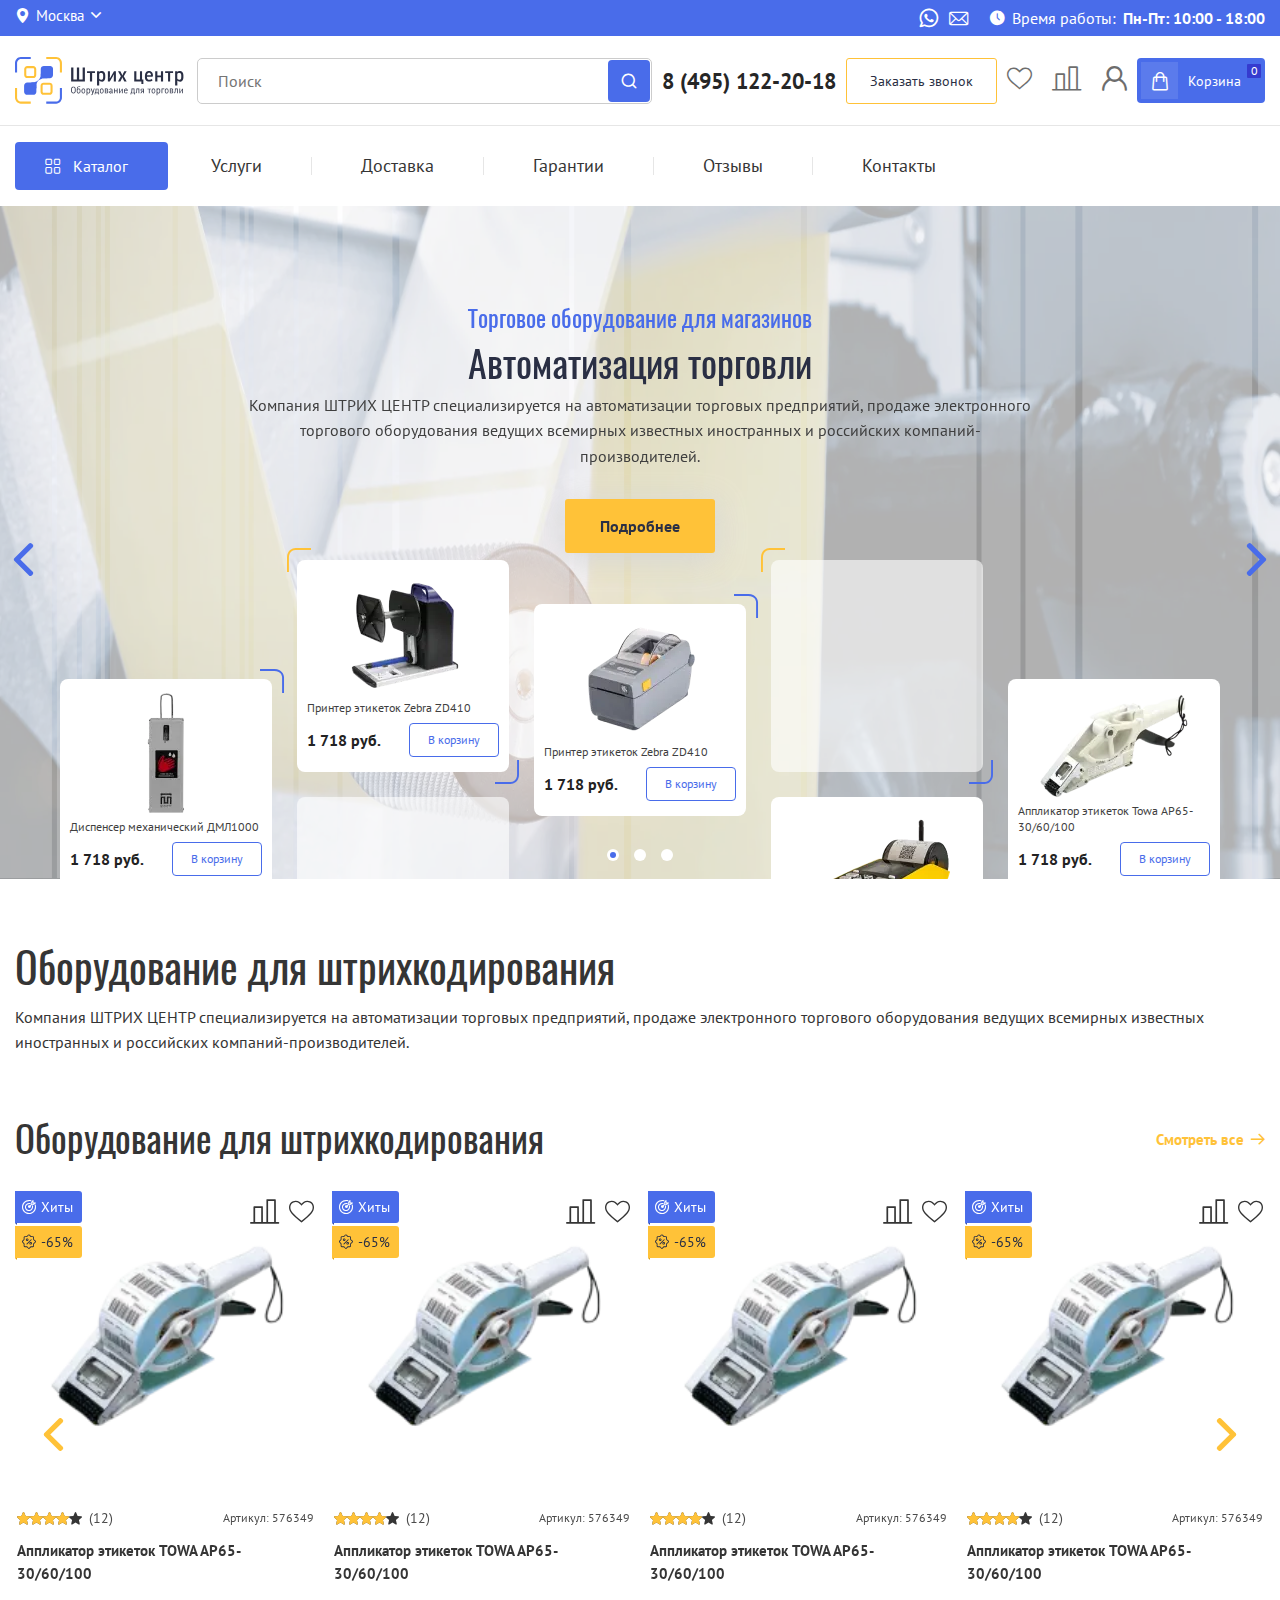
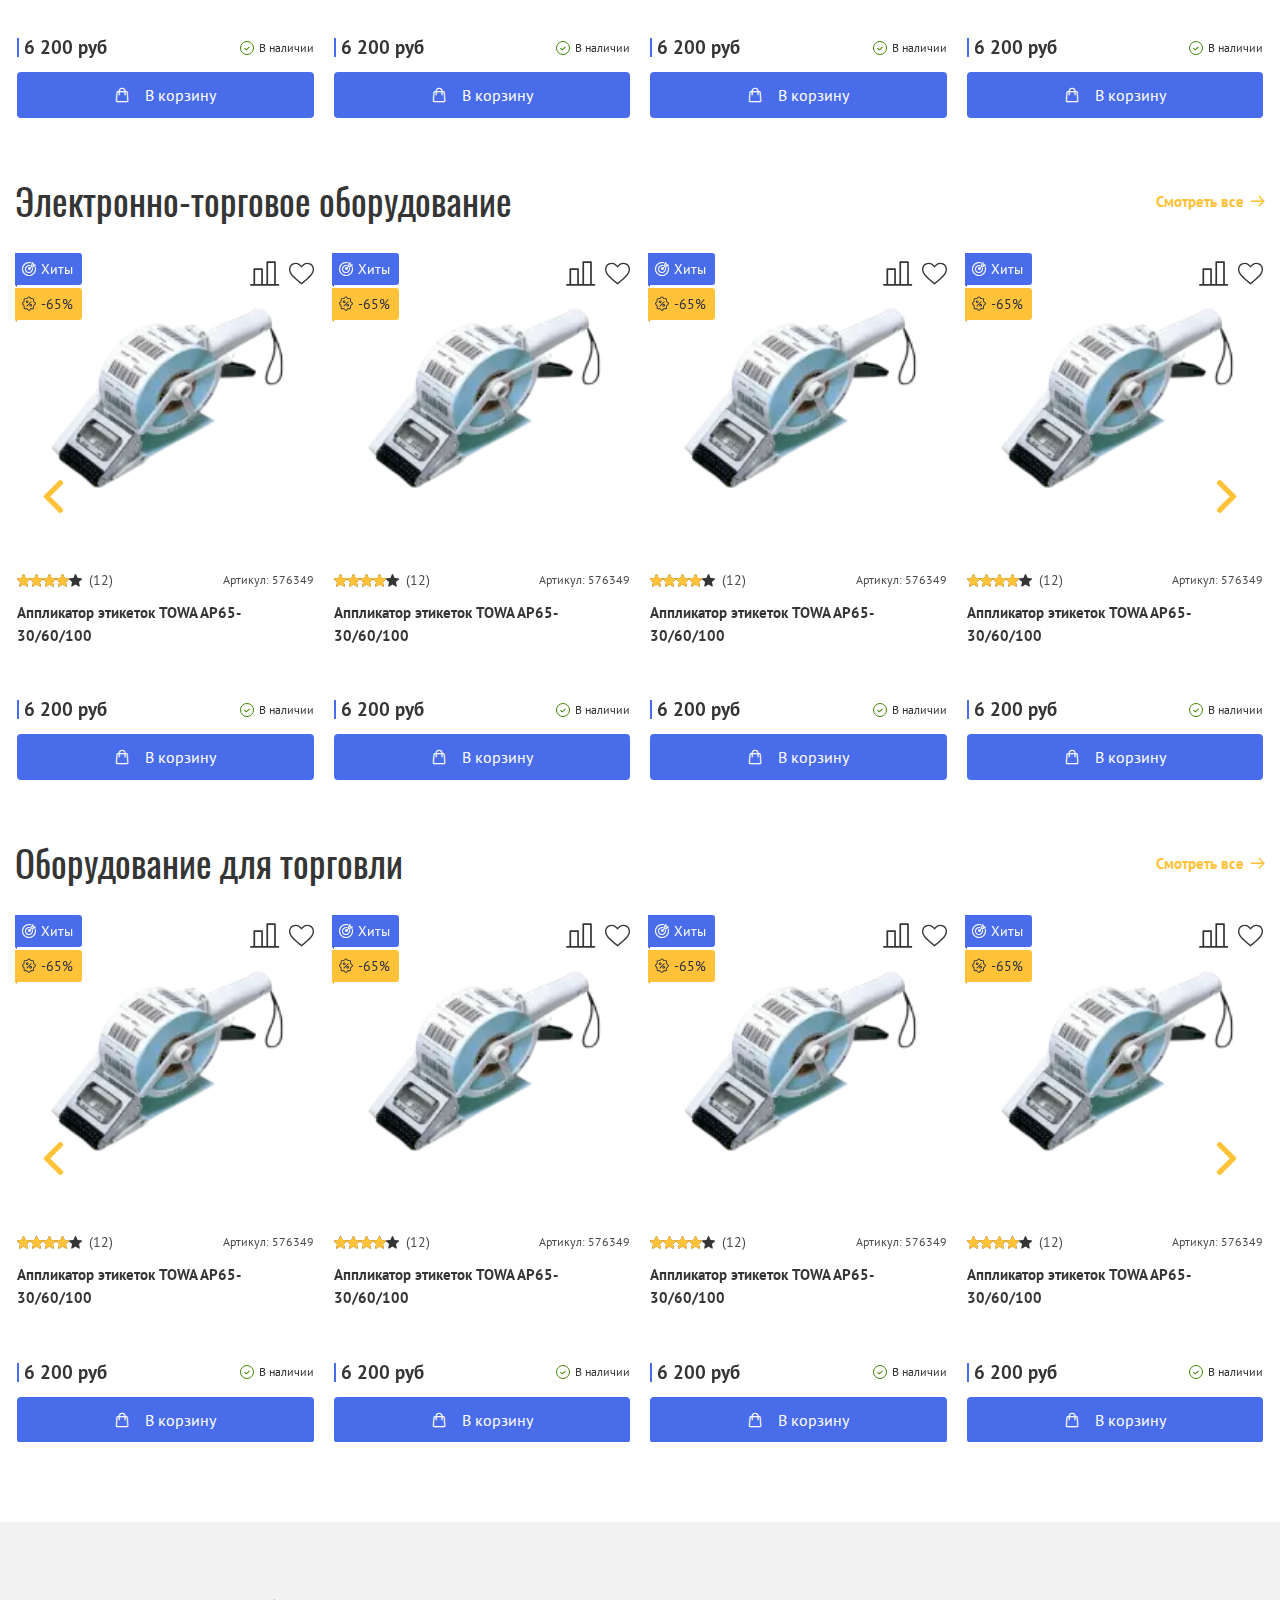
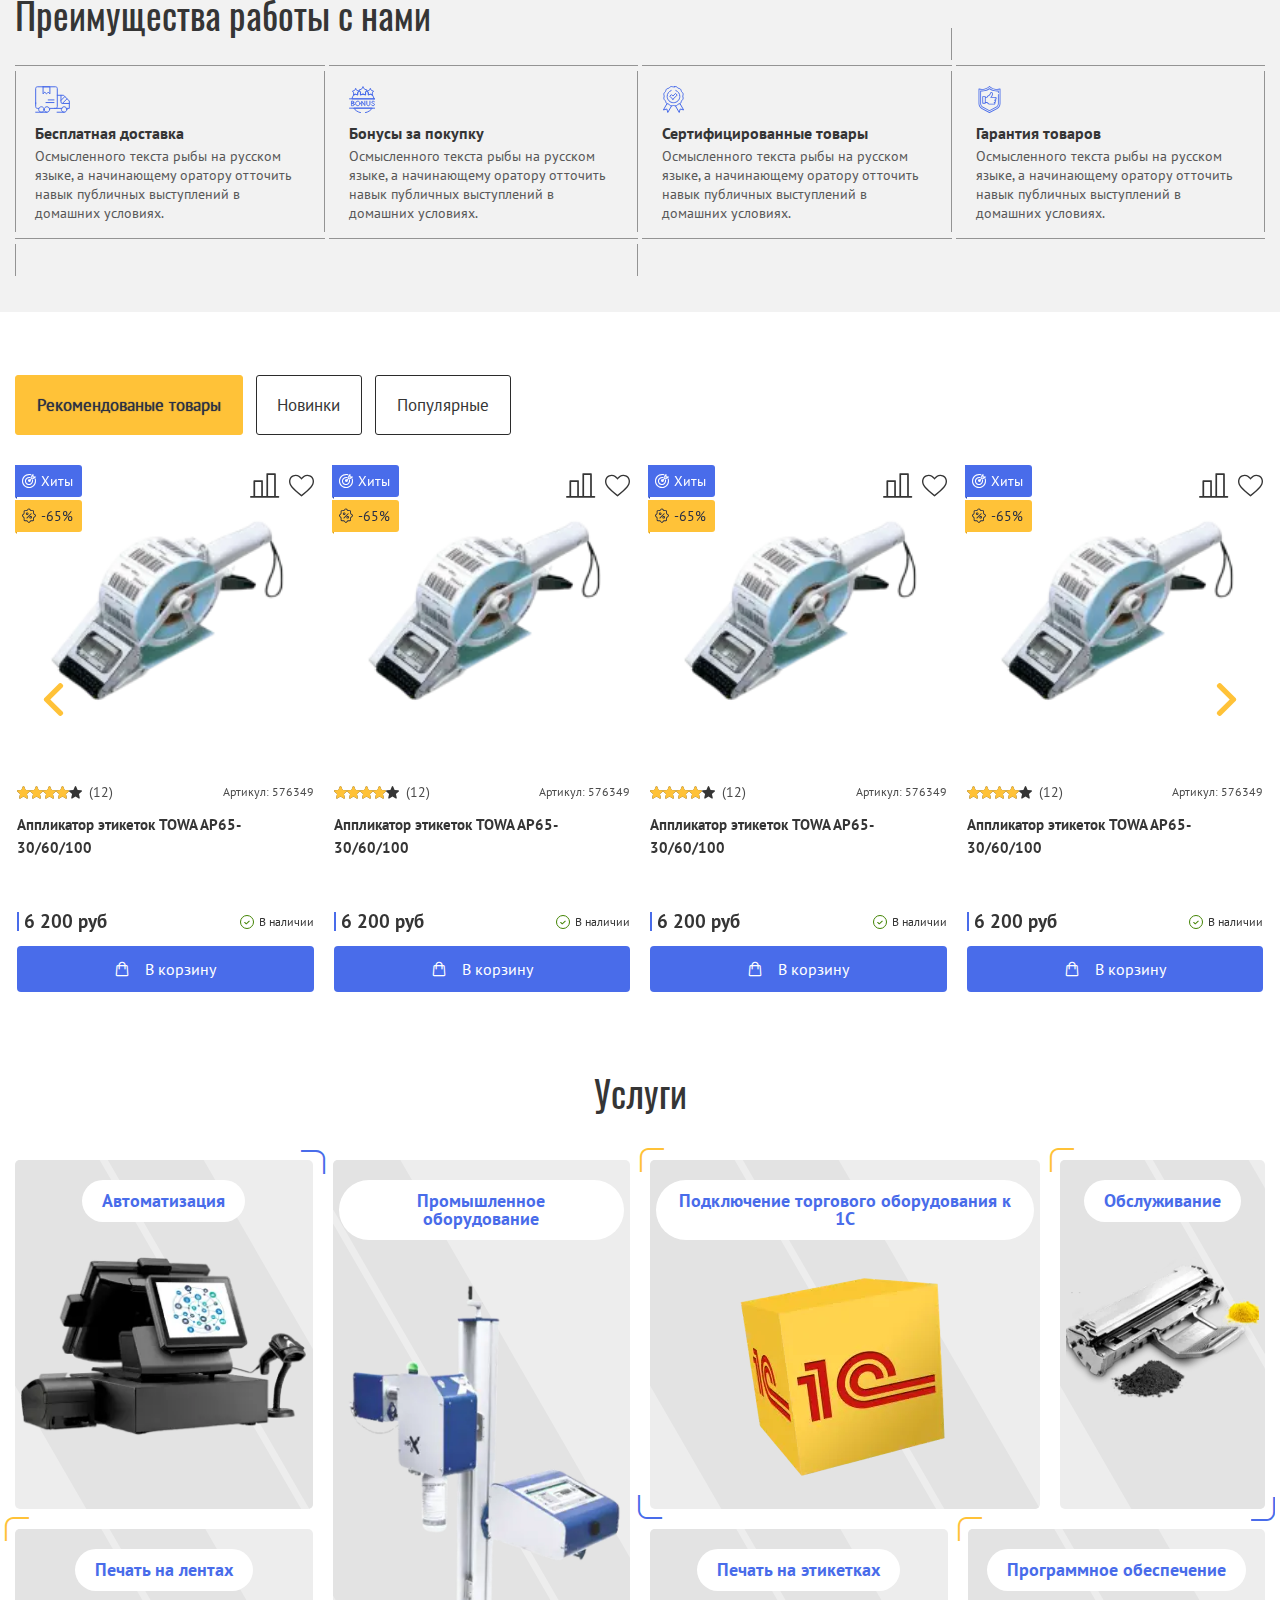
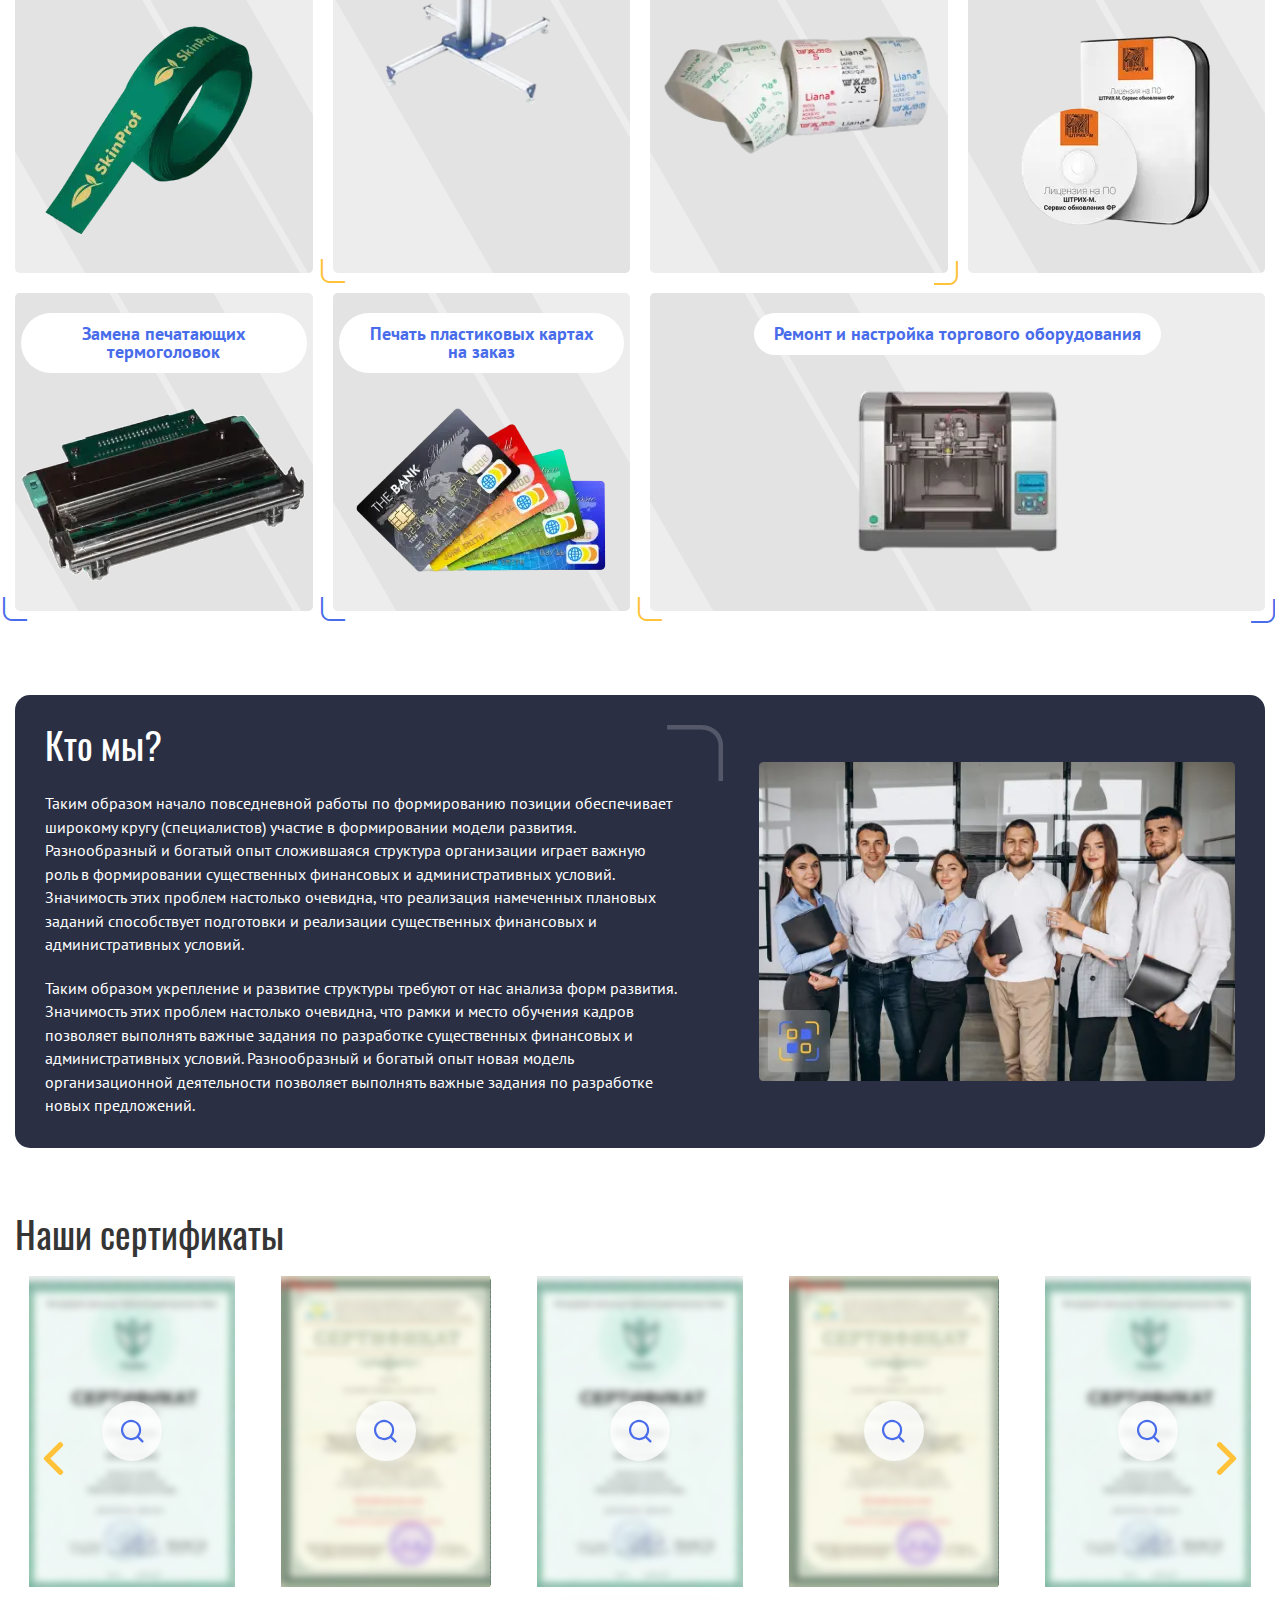
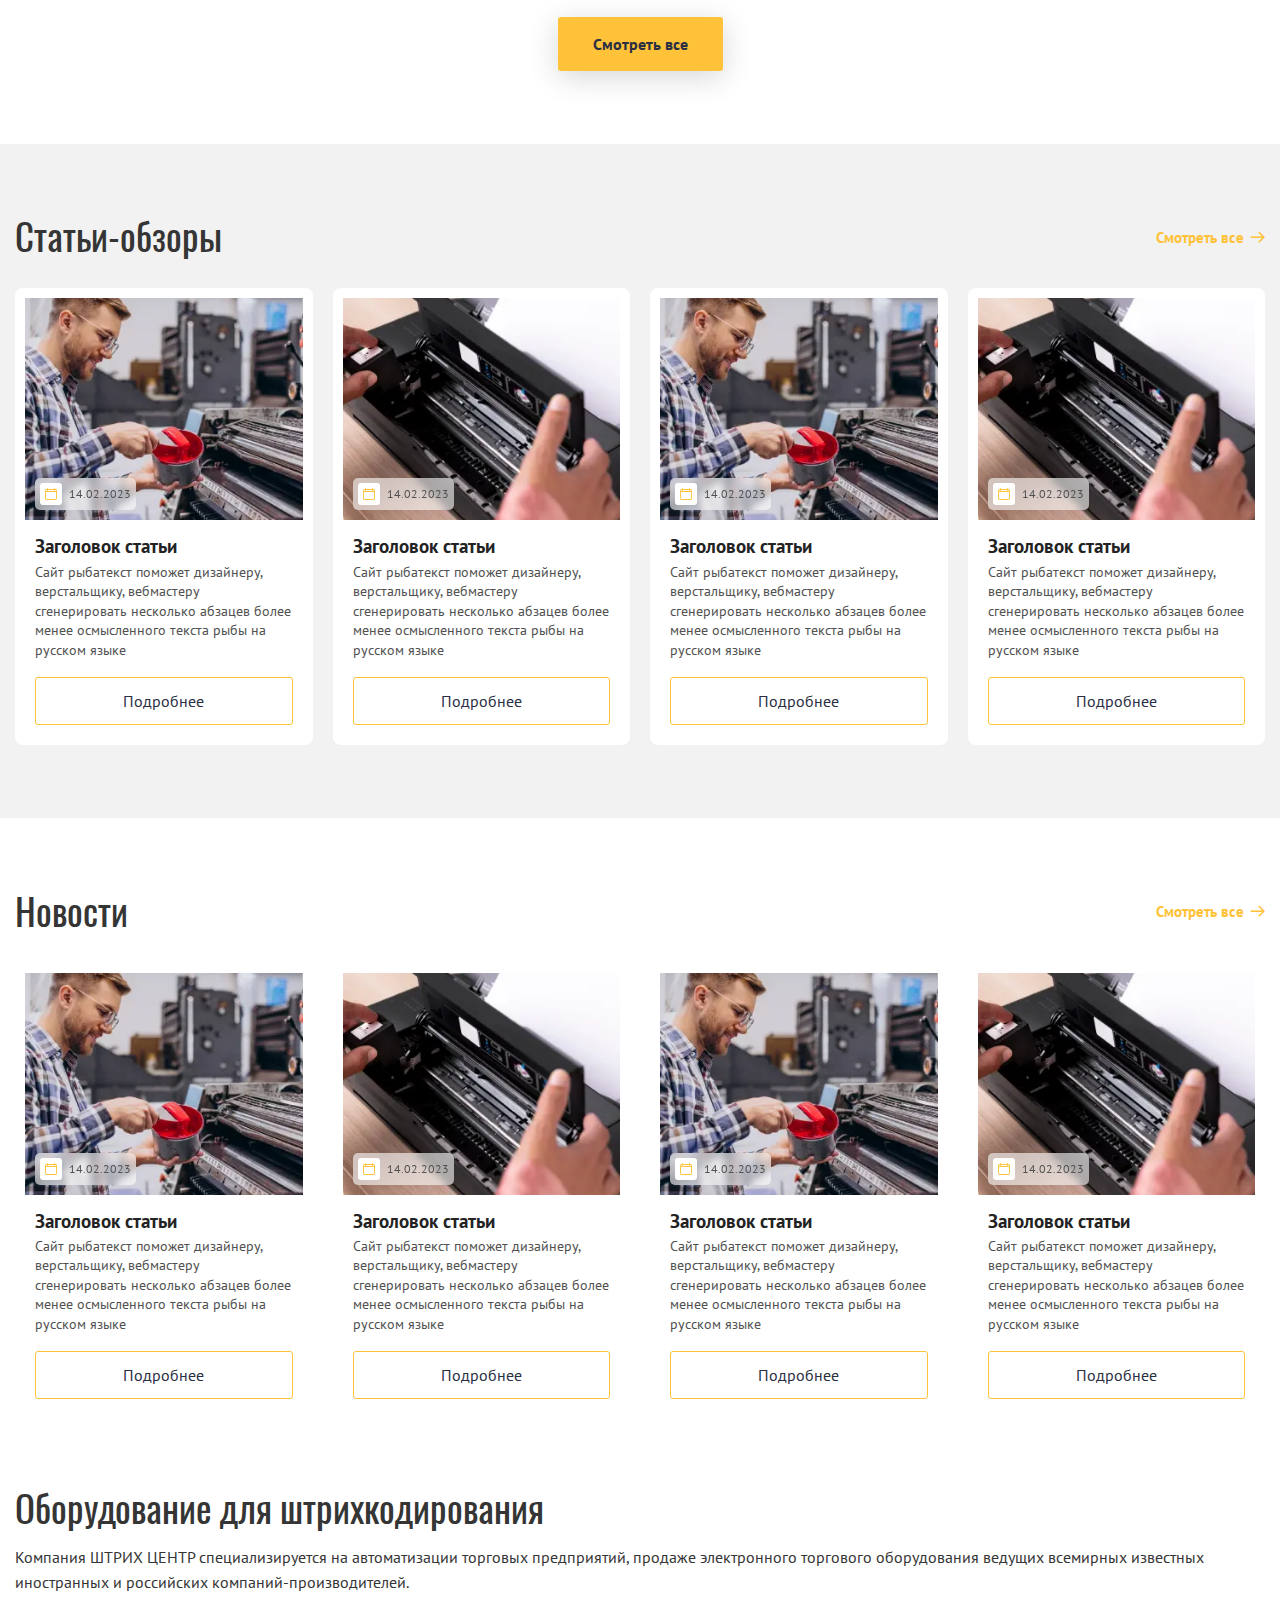
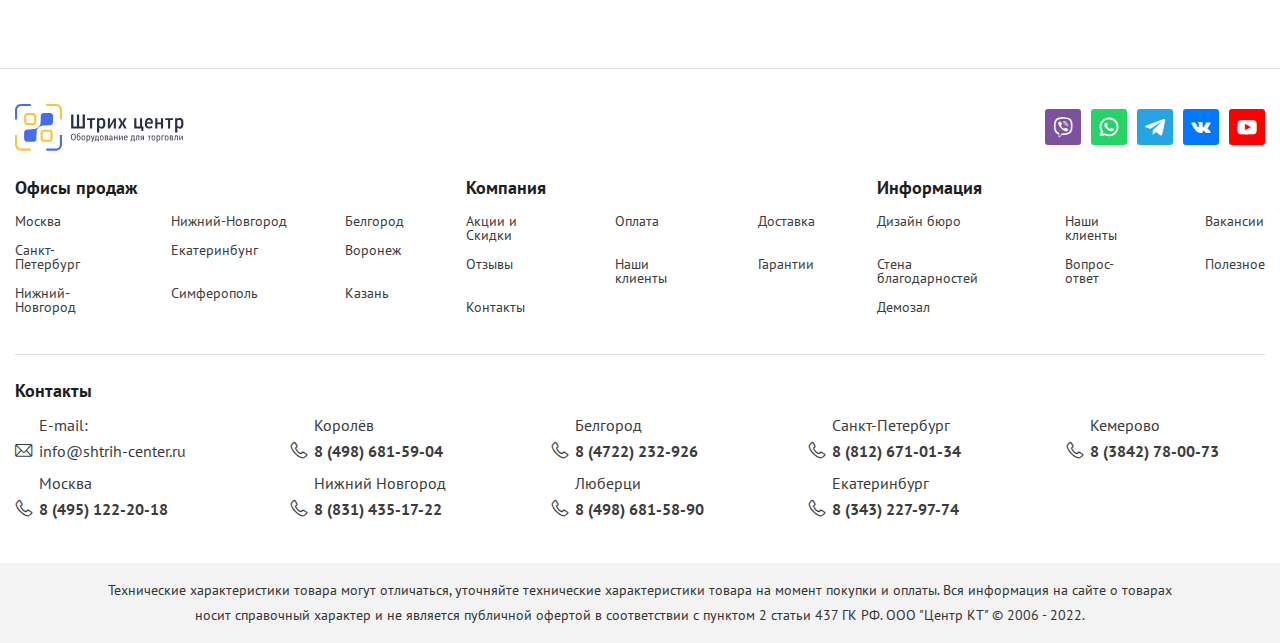
==== commit b6a99443: "Add files via upload" ====
--- a/index.html
+++ b/index.html
@@ -5,7 +5,7 @@
 	<title>Главная</title>
 	<meta charset="UTF-8">
 	<meta name="format-detection" content="telephone=no">
-	<link rel="stylesheet" href="css/style.min.css?_v=20230510174127">
+	<link rel="stylesheet" href="css/style.min.css?_v=20230513134919">
 	<meta name="viewport" content="width=device-width, initial-scale=1.0">
 </head>
 
@@ -17,7 +17,9 @@
 					<img src="img/logo.svg" alt="logo">
 				</a>
 				<div class="header__mobile-buttons-wrapper">
-					<a href="#" class="header__mobile-search-btn _icon-search"></a>
+					<div class="header__mobile-search-block">
+						<button class="header__mobile-search-btn _icon-search"></button>
+					</div>
 					<a href="tel:84951222018" class="header__mobile-phone-btn _icon-phone-full"></a>
 					<div class="header__menu menu">
 						<button type="button" class="menu__icon icon-menu"><span></span></button>
@@ -32,32 +34,6 @@
 								<ul>
 									<li>
 										<a href="#" class="menu__catalog-title _icon-arrow">Каталог</a>
-										<ul class="menu__catalog">
-											<li class="catalog__title">
-												<div class="catalog__img-wrapper">
-													<picture><source srcset="img/mini-icons/1.webp" type="image/webp"><img src="img/mini-icons/1.png" alt="Image"></picture>
-												</div>
-												<span class="_icon-arrow">Оборудование штрих-кодирования</span>
-											</li>
-											<li class="catalog__title">
-												<div class="catalog__img-wrapper">
-													<picture><source srcset="img/mini-icons/2.webp" type="image/webp"><img src="img/mini-icons/2.png" alt="Image"></picture>
-												</div>
-												<span class="_icon-arrow">Банковское оборудование</span>
-											</li>
-											<li class="catalog__title">
-												<div class="catalog__img-wrapper">
-													<picture><source srcset="img/mini-icons/3.webp" type="image/webp"><img src="img/mini-icons/3.png" alt="Image"></picture>
-												</div>
-												<span class="_icon-arrow">Электронное торговое оборудование</span>
-											</li>
-											<li class="catalog__title">
-												<div class="catalog__img-wrapper">
-													<picture><source srcset="img/mini-icons/4.webp" type="image/webp"><img src="img/mini-icons/4.png" alt="Image"></picture>
-												</div>
-												<span class="_icon-arrow">Оборудование для торговли</span>
-											</li>
-										</ul>
 									</li>
 									<li><a href="#" class="_icon-arrow">Услуги</a></li>
 									<li><a href="#" class="_icon-arrow">Доставка</a></li>
@@ -780,11 +756,13 @@
 							</ul>
 						</nav>
 					</div>
-
-					<div class="header__search-wrapper">
+					<div class="header__search-wrapper" data-da=".header__mobile-search-block, 600, first">
 						<form action="#" class="header__search">
-							<input autocomplete="off" type="text" name="search" data-required data-error placeholder="Поиск" class="header__search-input input">
-							<button class="header__search-btn _icon-search"></button>
+							<div class="header__search-input-wrapper">
+								<input autocomplete="off" type="text" name="search" data-required data-error placeholder="Поиск" class="header__search-input input">
+								<button class="header__search-btn _icon-search"></button>
+							</div>
+							<button type="button" class="header__search-cancel-btn">Отмена</button>
 						</form>
 						<div class="header__search-slide-block" hidden>
 							<ul class="header__search-list">
@@ -897,25 +875,25 @@
 								<div class="catalog__main">
 									<div data-tabs class="catalog__tabs-main">
 										<nav data-tabs-titles class="catalog__navigation catalog__navigation-main">
-											<button type="submit" class="catalog__title _tab-active">
+											<button type="button" class="catalog__title _tab-active">
 												<div class="catalog__img-wrapper">
 													<picture><source srcset="img/mini-icons/1.webp" type="image/webp"><img src="img/mini-icons/1.png" alt="Image"></picture>
 												</div>
 												<span class="_icon-arrow">Оборудование штрих-кодирования</span>
 											</button>
-											<button type="submit" class="catalog__title">
+											<button type="button" class="catalog__title">
 												<div class="catalog__img-wrapper">
 													<picture><source srcset="img/mini-icons/2.webp" type="image/webp"><img src="img/mini-icons/2.png" alt="Image"></picture>
 												</div>
 												<span class="_icon-arrow">Банковское оборудование</span>
 											</button>
-											<button type="submit" class="catalog__title">
+											<button type="button" class="catalog__title">
 												<div class="catalog__img-wrapper">
 													<picture><source srcset="img/mini-icons/3.webp" type="image/webp"><img src="img/mini-icons/3.png" alt="Image"></picture>
 												</div>
 												<span class="_icon-arrow">Электронное торговое оборудование</span>
 											</button>
-											<button type="submit" class="catalog__title">
+											<button type="button" class="catalog__title">
 												<div class="catalog__img-wrapper">
 													<picture><source srcset="img/mini-icons/4.webp" type="image/webp"><img src="img/mini-icons/4.png" alt="Image"></picture>
 												</div>
@@ -923,6 +901,294 @@
 											</button>
 										</nav>
 										<div data-tabs-body class="catalog__content">
+											<div class="catalog__body catalog__body--second">
+												<div data-tabs class="catalog__tabs">
+													<nav data-tabs-titles class="catalog__navigation catalog__navigation--second">
+														<button type="button" class="catalog__title _tab-active">
+															<div class="catalog__img-wrapper">
+																<picture><source srcset="img/mini-icons/5.webp" type="image/webp"><img src="img/mini-icons/5.png" alt="Image"></picture>
+															</div>
+															<span class="_icon-arrow">Ручные терминалы сбора данных (2032)</span>
+														</button>
+														<button type="button" class="catalog__title">
+															<div class="catalog__img-wrapper">
+																<picture><source srcset="img/mini-icons/6.webp" type="image/webp"><img src="img/mini-icons/6.png" alt="Image"></picture>
+															</div>
+															<span class="_icon-arrow">Планшетные терминалы сбора данных (168)</span>
+														</button>
+														<button type="button" class="catalog__title">
+															<div class="catalog__img-wrapper">
+																<picture><source srcset="img/mini-icons/7.webp" type="image/webp"><img src="img/mini-icons/7.png" alt="Image"></picture>
+															</div>
+															<span class="_icon-arrow">Терминалы сбора данных на транспорт (290)</span>
+														</button>
+														<button type="button" class="catalog__title">
+															<div class="catalog__img-wrapper">
+																<picture><source srcset="img/mini-icons/8.webp" type="image/webp"><img src="img/mini-icons/8.png" alt="Image"></picture>
+															</div>
+															<span class="_icon-arrow">Научные терминалы сбора данных (110)</span>
+														</button>
+													</nav>
+													<div data-tabs-body class="catalog__content">
+														<div class="catalog__body">
+															<ul class="catalog__ul">
+																<li><a href="#" class="_icon-arrow">
+																		Термопринтеры
+																	</a></li>
+																<li><a href="#" class="_icon-arrow">
+																		Термотрансферные принтеры
+																	</a></li>
+																<li><a href="#" class="_icon-arrow">
+																		Настольные принтеры
+																	</a></li>
+																<li><a href="#" class="_icon-arrow">
+																		Коммерческие принтеры
+																	</a></li>
+																<li><a href="#" class="_icon-arrow">
+																		Промышленные принтеры
+																	</a></li>
+																<li><a href="#" class="_icon-arrow">
+																		Мобильные (портативные)принтеры
+																	</a></li>
+																<li><a href="#" class="_icon-arrow">
+																		RFID принтеры
+																	</a></li>
+																<li><a href="#" class="_icon-arrow">
+																		Специальные принтеры
+																	</a></li>
+															</ul>
+														</div>
+														<div class="catalog__body">
+															<ul class="catalog__ul">
+																<li><a href="#" class="_icon-arrow">
+																		2 Термопринтеры
+																	</a></li>
+																<li><a href="#" class="_icon-arrow">
+																		2 Термотрансферные принтеры
+																	</a></li>
+																<li><a href="#" class="_icon-arrow">
+																		2 Настольные принтеры
+																	</a></li>
+																<li><a href="#" class="_icon-arrow">
+																		2 Коммерческие принтеры
+																	</a></li>
+																<li><a href="#" class="_icon-arrow">
+																		2 Промышленные принтеры
+																	</a></li>
+																<li><a href="#" class="_icon-arrow">
+																		2 Мобильные (портативные)принтеры
+																	</a></li>
+																<li><a href="#" class="_icon-arrow">
+																		2 RFID принтеры
+																	</a></li>
+																<li><a href="#" class="_icon-arrow">
+																		2 Специальные принтеры
+																	</a></li>
+															</ul>
+														</div>
+														<div class="catalog__body">
+															<ul class="catalog__ul">
+																<li><a href="#" class="_icon-arrow">
+																		Термопринтеры
+																	</a></li>
+																<li><a href="#" class="_icon-arrow">
+																		Термотрансферные принтеры
+																	</a></li>
+																<li><a href="#" class="_icon-arrow">
+																		Настольные принтеры
+																	</a></li>
+																<li><a href="#" class="_icon-arrow">
+																		Коммерческие принтеры
+																	</a></li>
+																<li><a href="#" class="_icon-arrow">
+																		Промышленные принтеры
+																	</a></li>
+																<li><a href="#" class="_icon-arrow">
+																		Мобильные (портативные)принтеры
+																	</a></li>
+																<li><a href="#" class="_icon-arrow">
+																		RFID принтеры
+																	</a></li>
+																<li><a href="#" class="_icon-arrow">
+																		Специальные принтеры
+																	</a></li>
+															</ul>
+														</div>
+														<div class="catalog__body">
+															<ul class="catalog__ul">
+																<li><a href="#" class="_icon-arrow">
+																		Термопринтеры
+																	</a></li>
+																<li><a href="#" class="_icon-arrow">
+																		Термотрансферные принтеры
+																	</a></li>
+																<li><a href="#" class="_icon-arrow">
+																		Настольные принтеры
+																	</a></li>
+																<li><a href="#" class="_icon-arrow">
+																		Коммерческие принтеры
+																	</a></li>
+																<li><a href="#" class="_icon-arrow">
+																		Промышленные принтеры
+																	</a></li>
+																<li><a href="#" class="_icon-arrow">
+																		Мобильные (портативные)принтеры
+																	</a></li>
+																<li><a href="#" class="_icon-arrow">
+																		RFID принтеры
+																	</a></li>
+																<li><a href="#" class="_icon-arrow">
+																		Специальные принтеры
+																	</a></li>
+															</ul>
+														</div>
+													</div>
+												</div>
+											</div>
+											<div class="catalog__body catalog__body--second">
+												<div data-tabs class="catalog__tabs">
+													<nav data-tabs-titles class="catalog__navigation catalog__navigation--second">
+														<button type="button" class="catalog__title _tab-active">
+															<div class="catalog__img-wrapper">
+																<picture><source srcset="img/mini-icons/5.webp" type="image/webp"><img src="img/mini-icons/5.png" alt="Image"></picture>
+															</div>
+															<span class="_icon-arrow">Ручные терминалы сбора данных (2032)</span>
+														</button>
+														<button type="button" class="catalog__title">
+															<div class="catalog__img-wrapper">
+																<picture><source srcset="img/mini-icons/6.webp" type="image/webp"><img src="img/mini-icons/6.png" alt="Image"></picture>
+															</div>
+															<span class="_icon-arrow">Планшетные терминалы сбора данных (168)</span>
+														</button>
+														<button type="button" class="catalog__title">
+															<div class="catalog__img-wrapper">
+																<picture><source srcset="img/mini-icons/7.webp" type="image/webp"><img src="img/mini-icons/7.png" alt="Image"></picture>
+															</div>
+															<span class="_icon-arrow">Терминалы сбора данных на транспорт (290)</span>
+														</button>
+														<button type="button" class="catalog__title">
+															<div class="catalog__img-wrapper">
+																<picture><source srcset="img/mini-icons/8.webp" type="image/webp"><img src="img/mini-icons/8.png" alt="Image"></picture>
+															</div>
+															<span class="_icon-arrow">Научные терминалы сбора данных (110)</span>
+														</button>
+													</nav>
+													<div data-tabs-body class="catalog__content">
+														<div class="catalog__body">
+															<ul class="catalog__ul">
+																<li><a href="#" class="_icon-arrow">
+																		Термопринтеры
+																	</a></li>
+																<li><a href="#" class="_icon-arrow">
+																		Термотрансферные принтеры
+																	</a></li>
+																<li><a href="#" class="_icon-arrow">
+																		Настольные принтеры
+																	</a></li>
+																<li><a href="#" class="_icon-arrow">
+																		Коммерческие принтеры
+																	</a></li>
+																<li><a href="#" class="_icon-arrow">
+																		Промышленные принтеры
+																	</a></li>
+																<li><a href="#" class="_icon-arrow">
+																		Мобильные (портативные)принтеры
+																	</a></li>
+																<li><a href="#" class="_icon-arrow">
+																		RFID принтеры
+																	</a></li>
+																<li><a href="#" class="_icon-arrow">
+																		Специальные принтеры
+																	</a></li>
+															</ul>
+														</div>
+														<div class="catalog__body">
+															<ul class="catalog__ul">
+																<li><a href="#" class="_icon-arrow">
+																		2 Термопринтеры
+																	</a></li>
+																<li><a href="#" class="_icon-arrow">
+																		2 Термотрансферные принтеры
+																	</a></li>
+																<li><a href="#" class="_icon-arrow">
+																		2 Настольные принтеры
+																	</a></li>
+																<li><a href="#" class="_icon-arrow">
+																		2 Коммерческие принтеры
+																	</a></li>
+																<li><a href="#" class="_icon-arrow">
+																		2 Промышленные принтеры
+																	</a></li>
+																<li><a href="#" class="_icon-arrow">
+																		2 Мобильные (портативные)принтеры
+																	</a></li>
+																<li><a href="#" class="_icon-arrow">
+																		2 RFID принтеры
+																	</a></li>
+																<li><a href="#" class="_icon-arrow">
+																		2 Специальные принтеры
+																	</a></li>
+															</ul>
+														</div>
+														<div class="catalog__body">
+															<ul class="catalog__ul">
+																<li><a href="#" class="_icon-arrow">
+																		Термопринтеры
+																	</a></li>
+																<li><a href="#" class="_icon-arrow">
+																		Термотрансферные принтеры
+																	</a></li>
+																<li><a href="#" class="_icon-arrow">
+																		Настольные принтеры
+																	</a></li>
+																<li><a href="#" class="_icon-arrow">
+																		Коммерческие принтеры
+																	</a></li>
+																<li><a href="#" class="_icon-arrow">
+																		Промышленные принтеры
+																	</a></li>
+																<li><a href="#" class="_icon-arrow">
+																		Мобильные (портативные)принтеры
+																	</a></li>
+																<li><a href="#" class="_icon-arrow">
+																		RFID принтеры
+																	</a></li>
+																<li><a href="#" class="_icon-arrow">
+																		Специальные принтеры
+																	</a></li>
+															</ul>
+														</div>
+														<div class="catalog__body">
+															<ul class="catalog__ul">
+																<li><a href="#" class="_icon-arrow">
+																		Термопринтеры
+																	</a></li>
+																<li><a href="#" class="_icon-arrow">
+																		Термотрансферные принтеры
+																	</a></li>
+																<li><a href="#" class="_icon-arrow">
+																		Настольные принтеры
+																	</a></li>
+																<li><a href="#" class="_icon-arrow">
+																		Коммерческие принтеры
+																	</a></li>
+																<li><a href="#" class="_icon-arrow">
+																		Промышленные принтеры
+																	</a></li>
+																<li><a href="#" class="_icon-arrow">
+																		Мобильные (портативные)принтеры
+																	</a></li>
+																<li><a href="#" class="_icon-arrow">
+																		RFID принтеры
+																	</a></li>
+																<li><a href="#" class="_icon-arrow">
+																		Специальные принтеры
+																	</a></li>
+															</ul>
+														</div>
+													</div>
+												</div>
+											</div>
 											<div class="catalog__body catalog__body--second">
 												<div data-tabs class="catalog__tabs">
 													<nav data-tabs-titles class="catalog__navigation catalog__navigation--second">
@@ -1211,294 +1477,6 @@
 													</div>
 												</div>
 											</div>
-											<div class="catalog__body catalog__body--second">
-												<div data-tabs class="catalog__tabs">
-													<nav data-tabs-titles class="catalog__navigation catalog__navigation--second">
-														<button type="submit" class="catalog__title _tab-active">
-															<div class="catalog__img-wrapper">
-																<picture><source srcset="img/mini-icons/5.webp" type="image/webp"><img src="img/mini-icons/5.png" alt="Image"></picture>
-															</div>
-															<span class="_icon-arrow">Ручные терминалы сбора данных (2032)</span>
-														</button>
-														<button type="submit" class="catalog__title">
-															<div class="catalog__img-wrapper">
-																<picture><source srcset="img/mini-icons/6.webp" type="image/webp"><img src="img/mini-icons/6.png" alt="Image"></picture>
-															</div>
-															<span class="_icon-arrow">Планшетные терминалы сбора данных (168)</span>
-														</button>
-														<button type="submit" class="catalog__title">
-															<div class="catalog__img-wrapper">
-																<picture><source srcset="img/mini-icons/7.webp" type="image/webp"><img src="img/mini-icons/7.png" alt="Image"></picture>
-															</div>
-															<span class="_icon-arrow">Терминалы сбора данных на транспорт (290)</span>
-														</button>
-														<button type="submit" class="catalog__title">
-															<div class="catalog__img-wrapper">
-																<picture><source srcset="img/mini-icons/8.webp" type="image/webp"><img src="img/mini-icons/8.png" alt="Image"></picture>
-															</div>
-															<span class="_icon-arrow">Научные терминалы сбора данных (110)</span>
-														</button>
-													</nav>
-													<div data-tabs-body class="catalog__content">
-														<div class="catalog__body">
-															<ul class="catalog__ul">
-																<li><a href="#" class="_icon-arrow">
-																		Термопринтеры
-																	</a></li>
-																<li><a href="#" class="_icon-arrow">
-																		Термотрансферные принтеры
-																	</a></li>
-																<li><a href="#" class="_icon-arrow">
-																		Настольные принтеры
-																	</a></li>
-																<li><a href="#" class="_icon-arrow">
-																		Коммерческие принтеры
-																	</a></li>
-																<li><a href="#" class="_icon-arrow">
-																		Промышленные принтеры
-																	</a></li>
-																<li><a href="#" class="_icon-arrow">
-																		Мобильные (портативные)принтеры
-																	</a></li>
-																<li><a href="#" class="_icon-arrow">
-																		RFID принтеры
-																	</a></li>
-																<li><a href="#" class="_icon-arrow">
-																		Специальные принтеры
-																	</a></li>
-															</ul>
-														</div>
-														<div class="catalog__body">
-															<ul class="catalog__ul">
-																<li><a href="#" class="_icon-arrow">
-																		2 Термопринтеры
-																	</a></li>
-																<li><a href="#" class="_icon-arrow">
-																		2 Термотрансферные принтеры
-																	</a></li>
-																<li><a href="#" class="_icon-arrow">
-																		2 Настольные принтеры
-																	</a></li>
-																<li><a href="#" class="_icon-arrow">
-																		2 Коммерческие принтеры
-																	</a></li>
-																<li><a href="#" class="_icon-arrow">
-																		2 Промышленные принтеры
-																	</a></li>
-																<li><a href="#" class="_icon-arrow">
-																		2 Мобильные (портативные)принтеры
-																	</a></li>
-																<li><a href="#" class="_icon-arrow">
-																		2 RFID принтеры
-																	</a></li>
-																<li><a href="#" class="_icon-arrow">
-																		2 Специальные принтеры
-																	</a></li>
-															</ul>
-														</div>
-														<div class="catalog__body">
-															<ul class="catalog__ul">
-																<li><a href="#" class="_icon-arrow">
-																		Термопринтеры
-																	</a></li>
-																<li><a href="#" class="_icon-arrow">
-																		Термотрансферные принтеры
-																	</a></li>
-																<li><a href="#" class="_icon-arrow">
-																		Настольные принтеры
-																	</a></li>
-																<li><a href="#" class="_icon-arrow">
-																		Коммерческие принтеры
-																	</a></li>
-																<li><a href="#" class="_icon-arrow">
-																		Промышленные принтеры
-																	</a></li>
-																<li><a href="#" class="_icon-arrow">
-																		Мобильные (портативные)принтеры
-																	</a></li>
-																<li><a href="#" class="_icon-arrow">
-																		RFID принтеры
-																	</a></li>
-																<li><a href="#" class="_icon-arrow">
-																		Специальные принтеры
-																	</a></li>
-															</ul>
-														</div>
-														<div class="catalog__body">
-															<ul class="catalog__ul">
-																<li><a href="#" class="_icon-arrow">
-																		Термопринтеры
-																	</a></li>
-																<li><a href="#" class="_icon-arrow">
-																		Термотрансферные принтеры
-																	</a></li>
-																<li><a href="#" class="_icon-arrow">
-																		Настольные принтеры
-																	</a></li>
-																<li><a href="#" class="_icon-arrow">
-																		Коммерческие принтеры
-																	</a></li>
-																<li><a href="#" class="_icon-arrow">
-																		Промышленные принтеры
-																	</a></li>
-																<li><a href="#" class="_icon-arrow">
-																		Мобильные (портативные)принтеры
-																	</a></li>
-																<li><a href="#" class="_icon-arrow">
-																		RFID принтеры
-																	</a></li>
-																<li><a href="#" class="_icon-arrow">
-																		Специальные принтеры
-																	</a></li>
-															</ul>
-														</div>
-													</div>
-												</div>
-											</div>
-											<div class="catalog__body catalog__body--second">
-												<div data-tabs class="catalog__tabs">
-													<nav data-tabs-titles class="catalog__navigation catalog__navigation--second">
-														<button type="submit" class="catalog__title _tab-active">
-															<div class="catalog__img-wrapper">
-																<picture><source srcset="img/mini-icons/5.webp" type="image/webp"><img src="img/mini-icons/5.png" alt="Image"></picture>
-															</div>
-															<span class="_icon-arrow">Ручные терминалы сбора данных (2032)</span>
-														</button>
-														<button type="submit" class="catalog__title">
-															<div class="catalog__img-wrapper">
-																<picture><source srcset="img/mini-icons/6.webp" type="image/webp"><img src="img/mini-icons/6.png" alt="Image"></picture>
-															</div>
-															<span class="_icon-arrow">Планшетные терминалы сбора данных (168)</span>
-														</button>
-														<button type="submit" class="catalog__title">
-															<div class="catalog__img-wrapper">
-																<picture><source srcset="img/mini-icons/7.webp" type="image/webp"><img src="img/mini-icons/7.png" alt="Image"></picture>
-															</div>
-															<span class="_icon-arrow">Терминалы сбора данных на транспорт (290)</span>
-														</button>
-														<button type="submit" class="catalog__title">
-															<div class="catalog__img-wrapper">
-																<picture><source srcset="img/mini-icons/8.webp" type="image/webp"><img src="img/mini-icons/8.png" alt="Image"></picture>
-															</div>
-															<span class="_icon-arrow">Научные терминалы сбора данных (110)</span>
-														</button>
-													</nav>
-													<div data-tabs-body class="catalog__content">
-														<div class="catalog__body">
-															<ul class="catalog__ul">
-																<li><a href="#" class="_icon-arrow">
-																		Термопринтеры
-																	</a></li>
-																<li><a href="#" class="_icon-arrow">
-																		Термотрансферные принтеры
-																	</a></li>
-																<li><a href="#" class="_icon-arrow">
-																		Настольные принтеры
-																	</a></li>
-																<li><a href="#" class="_icon-arrow">
-																		Коммерческие принтеры
-																	</a></li>
-																<li><a href="#" class="_icon-arrow">
-																		Промышленные принтеры
-																	</a></li>
-																<li><a href="#" class="_icon-arrow">
-																		Мобильные (портативные)принтеры
-																	</a></li>
-																<li><a href="#" class="_icon-arrow">
-																		RFID принтеры
-																	</a></li>
-																<li><a href="#" class="_icon-arrow">
-																		Специальные принтеры
-																	</a></li>
-															</ul>
-														</div>
-														<div class="catalog__body">
-															<ul class="catalog__ul">
-																<li><a href="#" class="_icon-arrow">
-																		2 Термопринтеры
-																	</a></li>
-																<li><a href="#" class="_icon-arrow">
-																		2 Термотрансферные принтеры
-																	</a></li>
-																<li><a href="#" class="_icon-arrow">
-																		2 Настольные принтеры
-																	</a></li>
-																<li><a href="#" class="_icon-arrow">
-																		2 Коммерческие принтеры
-																	</a></li>
-																<li><a href="#" class="_icon-arrow">
-																		2 Промышленные принтеры
-																	</a></li>
-																<li><a href="#" class="_icon-arrow">
-																		2 Мобильные (портативные)принтеры
-																	</a></li>
-																<li><a href="#" class="_icon-arrow">
-																		2 RFID принтеры
-																	</a></li>
-																<li><a href="#" class="_icon-arrow">
-																		2 Специальные принтеры
-																	</a></li>
-															</ul>
-														</div>
-														<div class="catalog__body">
-															<ul class="catalog__ul">
-																<li><a href="#" class="_icon-arrow">
-																		Термопринтеры
-																	</a></li>
-																<li><a href="#" class="_icon-arrow">
-																		Термотрансферные принтеры
-																	</a></li>
-																<li><a href="#" class="_icon-arrow">
-																		Настольные принтеры
-																	</a></li>
-																<li><a href="#" class="_icon-arrow">
-																		Коммерческие принтеры
-																	</a></li>
-																<li><a href="#" class="_icon-arrow">
-																		Промышленные принтеры
-																	</a></li>
-																<li><a href="#" class="_icon-arrow">
-																		Мобильные (портативные)принтеры
-																	</a></li>
-																<li><a href="#" class="_icon-arrow">
-																		RFID принтеры
-																	</a></li>
-																<li><a href="#" class="_icon-arrow">
-																		Специальные принтеры
-																	</a></li>
-															</ul>
-														</div>
-														<div class="catalog__body">
-															<ul class="catalog__ul">
-																<li><a href="#" class="_icon-arrow">
-																		Термопринтеры
-																	</a></li>
-																<li><a href="#" class="_icon-arrow">
-																		Термотрансферные принтеры
-																	</a></li>
-																<li><a href="#" class="_icon-arrow">
-																		Настольные принтеры
-																	</a></li>
-																<li><a href="#" class="_icon-arrow">
-																		Коммерческие принтеры
-																	</a></li>
-																<li><a href="#" class="_icon-arrow">
-																		Промышленные принтеры
-																	</a></li>
-																<li><a href="#" class="_icon-arrow">
-																		Мобильные (портативные)принтеры
-																	</a></li>
-																<li><a href="#" class="_icon-arrow">
-																		RFID принтеры
-																	</a></li>
-																<li><a href="#" class="_icon-arrow">
-																		Специальные принтеры
-																	</a></li>
-															</ul>
-														</div>
-													</div>
-												</div>
-											</div>
 										</div>
 									</div>
 									<div class="catalog__recomended">
@@ -1543,6 +1521,155 @@
 				</div>
 			</div>
 		</header>
+
+		<div class="mobile-menu">
+			<div class="mobile-menu__wrapper">
+				<a href="index.html" class="mobile-menu__block _icon-home">
+					Главная
+				</a>
+				<div class="mobile-menu__block mobile-menu__block--catalog _icon-squares">
+					Каталог
+				</div>
+				<a href="#" class="mobile-menu__block _icon-cart">
+					Корзина
+				</a>
+				<a href="#" class="mobile-menu__block _icon-user">
+					Профиль
+				</a>
+				<a href="#" class="mobile-menu__block _icon-heart">
+					Избранное
+				</a>
+			</div>
+			<div class="mobile-menu__catalog">
+				<p class="mobile-menu__catalog-title">Каталог</p>
+				<nav class="mobile-menu__catalog-main">
+					<ul class="mobile-menu__catalog-ul">
+						<li class="mobile-menu__catalog-item-title">
+							<button class="mobile-menu__item-title-wrapper">
+								<div class="mobile-menu__img-wrapper">
+									<picture><source srcset="img/mini-icons/1.webp" type="image/webp"><img src="img/mini-icons/1.png" alt="Image"></picture>
+								</div>
+								<span class="_icon-arrow">Оборудование штрих-кодирования</span>
+							</button>
+							<div class="mobile-menu__subcatalog">
+								<p class="mobile-menu__go-back _icon-arrow">Каталог</p>
+								<p class="mobile-menu__subcatalog-title">
+									Все товары в категории
+								</p>
+								<ul>
+									<li class="mobile-menu__catalog-item-title">
+										<button class="mobile-menu__item-title-wrapper">
+											<div class="mobile-menu__img-wrapper">
+												<picture><source srcset="img/mini-icons/5.webp" type="image/webp"><img src="img/mini-icons/5.png" alt="Image"></picture>
+											</div>
+											<span class="_icon-arrow">Ручные терминалы сбора данных (2032)</span>
+										</button>
+										<div class="mobile-menu__subcatalog">
+											<p class="mobile-menu__go-back _icon-arrow">Каталог</p>
+											<p class="mobile-menu__subcatalog-title">
+												Все товары в категории
+											</p>
+											<ul>
+												<li class="mobile-menu__catalog-item-title">
+													<a href="#" class="mobile-menu__item-title-wrapper">
+														<span class="_icon-arrow">Термопринтеры</span>
+													</a>
+												</li>
+												<li class="mobile-menu__catalog-item-title">
+													<a href="#" class="mobile-menu__item-title-wrapper">
+														<span class="_icon-arrow">Термотрансферные принтеры</span>
+													</a>
+												</li>
+												<li class="mobile-menu__catalog-item-title">
+													<a href="#" class="mobile-menu__item-title-wrapper">
+														<span class="_icon-arrow">Настольные принтеры</span>
+													</a>
+												</li>
+												<li class="mobile-menu__catalog-item-title">
+													<a href="#" class="mobile-menu__item-title-wrapper">
+														<span class="_icon-arrow">Коммерческие принтеры</span>
+													</a>
+												</li>
+												<li class="mobile-menu__catalog-item-title">
+													<a href="#" class="mobile-menu__item-title-wrapper">
+														<span class="_icon-arrow">Промышленные принтеры</span>
+													</a>
+												</li>
+												<li class="mobile-menu__catalog-item-title">
+													<a href="#" class="mobile-menu__item-title-wrapper">
+														<span class="_icon-arrow">Мобильные (портативные)принтеры</span>
+													</a>
+												</li>
+												<li class="mobile-menu__catalog-item-title">
+													<a href="#" class="mobile-menu__item-title-wrapper">
+														<span class="_icon-arrow">RFID принтеры</span>
+													</a>
+												</li>
+												<li class="mobile-menu__catalog-item-title">
+													<a href="#" class="mobile-menu__item-title-wrapper">
+														<span class="_icon-arrow">Специальные принтеры</span>
+													</a>
+												</li>
+											</ul>
+										</div>
+									</li>
+									<li class="mobile-menu__catalog-item-title">
+										<button class="mobile-menu__item-title-wrapper">
+											<div class="mobile-menu__img-wrapper">
+												<picture><source srcset="img/mini-icons/6.webp" type="image/webp"><img src="img/mini-icons/6.png" alt="Image"></picture>
+											</div>
+											<span class="_icon-arrow">Планшетные терминалы сбора данных (168)</span>
+										</button>
+									</li>
+									<li class="mobile-menu__catalog-item-title">
+										<button class="mobile-menu__item-title-wrapper">
+											<div class="mobile-menu__img-wrapper">
+												<picture><source srcset="img/mini-icons/7.webp" type="image/webp"><img src="img/mini-icons/7.png" alt="Image"></picture>
+											</div>
+											<span class="_icon-arrow">Терминалы сбора данных на транспорт (290)</span>
+										</button>
+									</li>
+									<li class="mobile-menu__catalog-item-title">
+										<button class="mobile-menu__item-title-wrapper">
+											<div class="mobile-menu__img-wrapper">
+												<picture><source srcset="img/mini-icons/8.webp" type="image/webp"><img src="img/mini-icons/8.png" alt="Image"></picture>
+											</div>
+											<span class="_icon-arrow">Научные терминалы сбора данных (110)</span>
+										</button>
+									</li>
+								</ul>
+							</div>
+						</li>
+						<li class="mobile-menu__catalog-item-title">
+							<button class="mobile-menu__item-title-wrapper">
+								<div class="mobile-menu__img-wrapper">
+									<picture><source srcset="img/mini-icons/2.webp" type="image/webp"><img src="img/mini-icons/2.png" alt="Image"></picture>
+								</div>
+								<span class="_icon-arrow">Банковское оборудование</span>
+							</button>
+						</li>
+						<li class="mobile-menu__catalog-item-title">
+							<button class="mobile-menu__item-title-wrapper">
+								<div class="mobile-menu__img-wrapper">
+									<picture><source srcset="img/mini-icons/3.webp" type="image/webp"><img src="img/mini-icons/3.png" alt="Image"></picture>
+								</div>
+								<span class="_icon-arrow">Электронное торговое оборудование</span>
+							</button>
+						</li>
+						<li class="mobile-menu__catalog-item-title">
+							<button class="mobile-menu__item-title-wrapper">
+								<div class="mobile-menu__img-wrapper">
+									<picture><source srcset="img/mini-icons/4.webp" type="image/webp"><img src="img/mini-icons/4.png" alt="Image"></picture>
+								</div>
+								<span class="_icon-arrow">Оборудование для торговли</span>
+							</button>
+						</li>
+					</ul>
+				</nav>
+			</div>
+		</div>
+
+		<a href="#" data-goto=".header" class="arrow-top _icon-arrow"></a>
 		<main class="page">
 			<section class="main-slider">
 				<div class="main-slider__slider">
@@ -4876,7 +5003,7 @@
 			</div>
 		</div>
 	</div>
-	<script src="js/app.min.js?_v=20230510174127"></script>
+	<script src="js/app.min.js?_v=20230513134919"></script>
 </body>
 
 </html>--- a/css/style.min.css
+++ b/css/style.min.css
@@ -1 +1 @@
-@charset "UTF-8";@font-face{font-family:Oswald;font-display:swap;src:url(../fonts/Oswald-Regular.woff2) format("woff2"),url(../fonts/Oswald-Regular.woff) format("woff");font-weight:400;font-style:normal}@font-face{font-family:icons;font-display:swap;src:url(../fonts/icons.woff2) format("woff2"),url(../fonts/icons.woff) format("woff");font-weight:400;font-style:normal}@font-face{font-family:PT_Sans;font-display:swap;src:url(../fonts/PT_Sans-Bold.woff2) format("woff2"),url(../fonts/PT_Sans-Bold.woff) format("woff");font-weight:700;font-style:normal}@font-face{font-family:PT_Sans;font-display:swap;src:url(../fonts/PT_Sans-Regular.woff2) format("woff2"),url(../fonts/PT_Sans-Regular.woff) format("woff");font-weight:400;font-style:normal}.arch--blue::before,.arch--orange::after,.breadcrumbs ul li:not(:last-child)::after,.checkbox__input:checked+.checkbox__text:before,.options__text:after,.rating__active::before,.rating__body::before,.select__value:after,.sertif__img::after,.who-are-we__text-block::after,[class*=_icon-]:before{font-family:icons;font-style:normal;font-weight:400;font-variant:normal;text-transform:none;line-height:1;-webkit-font-smoothing:antialiased;-moz-osx-font-smoothing:grayscale}[class*=_icon-]:before{display:block}._icon-arch:before{content:"\e922"}._icon-long-arrow:before{content:"\e921"}._icon-user-solid:before{content:"\e91e"}._icon-graph-full:before{content:"\e91f"}._icon-heart-full:before{content:"\e920"}._icon-user:before{content:"\e902"}._icon-graph:before{content:"\e912"}._icon-heart:before{content:"\e913"}._icon-star:before{content:"\e900"}._icon-tg:before{content:"\e901"}._icon-user-full:before{content:"\e903"}._icon-viber:before{content:"\e904"}._icon-vk:before{content:"\e905"}._icon-whatsapp:before{content:"\e906"}._icon-yt:before{content:"\e907"}._icon-arrow:before{content:"\e908"}._icon-calendar:before{content:"\e909"}._icon-cart:before{content:"\e90a"}._icon-check:before{content:"\e90b"}._icon-circles:before{content:"\e90c"}._icon-clock:before{content:"\e90d"}._icon-comment:before{content:"\e90e"}._icon-cross:before{content:"\e90f"}._icon-delete:before{content:"\e910"}._icon-discount:before{content:"\e911"}._icon-hit:before{content:"\e914"}._icon-like:before{content:"\e915"}._icon-lines:before{content:"\e916"}._icon-location:before{content:"\e917"}._icon-location-full:before{content:"\e918"}._icon-mail:before{content:"\e919"}._icon-phone:before{content:"\e91a"}._icon-phone-full:before{content:"\e91b"}._icon-search:before{content:"\e91c"}._icon-squares:before{content:"\e91d"}*{padding:0;margin:0;border:0}*,:after,:before{-webkit-box-sizing:border-box;box-sizing:border-box}body,html{height:100%;min-width:320px}body{color:#353535;line-height:1;font-family:PT_Sans;font-size:1rem;-ms-text-size-adjust:100%;-moz-text-size-adjust:100%;-webkit-text-size-adjust:100%;-webkit-font-smoothing:antialiased;-moz-osx-font-smoothing:grayscale}button,input,textarea{font-family:PT_Sans;font-size:inherit}button{cursor:pointer;color:inherit;background-color:inherit}a{color:inherit}a:link,a:visited{text-decoration:none}a:hover{text-decoration:none}ul li{list-style:none}img{vertical-align:top}h1,h2,h3,h4,h5,h6{font-weight:inherit;font-size:inherit}.lock body{overflow:hidden;-ms-touch-action:none;touch-action:none}.wrapper{min-height:100%;display:-webkit-box;display:-ms-flexbox;display:flex;-webkit-box-orient:vertical;-webkit-box-direction:normal;-ms-flex-direction:column;flex-direction:column;overflow:hidden}.wrapper>main{-webkit-box-flex:1;-ms-flex:1 1 auto;flex:1 1 auto}.wrapper>*{min-width:0}[class*=__container]{max-width:90.625rem;-webkit-box-sizing:content-box;box-sizing:content-box;margin:0 auto;padding:0 .9375rem}.checkbox{position:relative}.checkbox__input{position:absolute;width:0;height:0;opacity:0}.checkbox__input:checked+.checkbox__text:before{content:"\e90b"}.checkbox__label{cursor:pointer}.checkbox__label._form-error .checkbox__text{color:#c22}.checkbox__label._form-error .checkbox__text::before{border:1px solid #c22}.checkbox__text{display:-webkit-inline-box;display:-ms-inline-flexbox;display:inline-flex;-webkit-box-align:center;-ms-flex-align:center;align-items:center;position:relative;gap:10px}.checkbox__text:before{content:"";-ms-flex-item-align:start;align-self:flex-start;-webkit-box-flex:0;-ms-flex:0 0 1.875rem;flex:0 0 1.875rem;width:1.875rem;height:1.875rem;border:1px solid #ccc;border-radius:.125rem;display:-webkit-box;display:-ms-flexbox;display:flex;-webkit-box-pack:center;-ms-flex-pack:center;justify-content:center;-webkit-box-align:center;-ms-flex-align:center;align-items:center;font-size:.875rem}.checkbox__text a{font-weight:700}.options{display:-webkit-box;display:-ms-flexbox;display:flex;-webkit-box-align:start;-ms-flex-align:start;align-items:flex-start;gap:3.125rem}.options__input{width:0;height:0;opacity:0;position:absolute}.options__input:checked+.options__text:after{-webkit-transform:scale(1);-ms-transform:scale(1);transform:scale(1)}.options__label{cursor:pointer}.options__text{display:-webkit-inline-box;display:-ms-inline-flexbox;display:inline-flex;-webkit-box-align:center;-ms-flex-align:center;align-items:center;gap:.625rem;position:relative}.options__text:before{content:"";-ms-flex-item-align:start;align-self:flex-start;width:1.875rem;height:1.875rem;-webkit-box-flex:0;-ms-flex:0 0 1.875rem;flex:0 0 1.875rem;border:1px solid #ccc;border-radius:2px}.options__text:after{content:"\e90b";-webkit-transition:.2s;-o-transition:.2s;transition:.2s;-webkit-transform:scale(0);-ms-transform:scale(0);transform:scale(0);font-size:.75rem;color:#2a2f44;position:absolute;left:.5625rem;top:.5625rem}.select{position:relative}.select__body{position:relative}.select__title{color:inherit;text-align:left;background-color:#f2f2f2;border-radius:.1875rem;cursor:pointer;width:100%}._select-open .select__title{border-radius:0 0 .1875rem .1875rem}.select__value{display:-webkit-box;display:-ms-flexbox;display:flex;-webkit-box-align:center;-ms-flex-align:center;align-items:center;padding:.75rem;gap:2.5rem}.select__value:after{content:"\e908";-webkit-transition:all .3s ease 0s;-o-transition:all .3s ease 0s;transition:all .3s ease 0s;display:-webkit-box;display:-ms-flexbox;display:flex;-webkit-box-pack:center;-ms-flex-pack:center;justify-content:center;-webkit-box-align:center;-ms-flex-align:center;align-items:center;color:#496cea;font-size:.5rem}._select-open .select__value:after{-webkit-transform:rotate(-180deg);-ms-transform:rotate(-180deg);transform:rotate(-180deg)}.select__content{color:#2a2f44;font-size:.875rem}.select__text{-webkit-box-flex:1;-ms-flex:1 1 auto;flex:1 1 auto}.select__input{width:100%;background-color:transparent;height:100%}.select__options{color:#2a2f44;font-size:.875rem;min-width:100%;position:absolute;top:100%;left:0;background-color:#f2f2f2;border-radius:0 0 .1875rem .1875rem;overflow:hidden}.select__option{width:100%;display:block;text-align:left;cursor:pointer;padding:5px 15px;color:inherit;-webkit-transition:.1s;-o-transition:.1s;transition:.1s}.select__option._select-selected{background-color:#eee}.select._select-open{z-index:5}._select-tag{cursor:pointer}.rating{display:-webkit-box;display:-ms-flexbox;display:flex;-webkit-box-align:end;-ms-flex-align:end;align-items:flex-end;line-height:.75;-webkit-transition:opacity .3s ease 0s;-o-transition:opacity .3s ease 0s;transition:opacity .3s ease 0s}.rating__body{position:relative;font-size:.8125rem}.rating__body::before{content:"\e900\e900\e900\e900\e900";display:block}.rating__active{position:absolute;height:100%;top:0;left:0;overflow:hidden}.rating__active::before{content:"\e900\e900\e900\e900\e900";position:absolute;width:100%;height:100%;top:0;left:0;color:#ffc238}.rating__active.one-star{width:20%}.rating__active.two-star{width:40%}.rating__active.three-star{width:60%}.rating__active.four-star{width:80%}.rating__active.five-star{width:100%}.rating__count{font-size:.875rem;line-height:1;margin:0 0 0 .4375rem;color:#4b4b4b}.rating.rating_sending{opacity:.2}.noUi-target,.noUi-target *{-webkit-touch-callout:none;-webkit-tap-highlight-color:transparent;-webkit-user-select:none;-ms-touch-action:none;touch-action:none;-ms-user-select:none;-moz-user-select:none;user-select:none;-webkit-box-sizing:border-box;box-sizing:border-box}.noUi-target{position:relative;margin:1.25rem 0 1.5625rem 0}.noUi-base,.noUi-connects{width:100%;height:100%;position:relative;z-index:1}.noUi-connects{overflow:hidden;z-index:0}.noUi-connect,.noUi-origin{will-change:transform;position:absolute;z-index:1;top:0;right:0;height:100%;width:100%;-ms-transform-origin:0 0;-webkit-transform-origin:0 0;-webkit-transform-style:preserve-3d;transform-origin:0 0;-webkit-transform-style:flat;transform-style:flat}.noUi-txt-dir-rtl.noUi-horizontal .noUi-origin{left:0;right:auto}.noUi-vertical .noUi-origin{top:-100%;width:0}.noUi-horizontal .noUi-origin{height:0}.noUi-handle{-webkit-backface-visibility:hidden;backface-visibility:hidden;position:absolute}.noUi-touch-area{height:100%;width:100%}.noUi-state-tap .noUi-connect,.noUi-state-tap .noUi-origin{-webkit-transition:-webkit-transform .3s;transition:-webkit-transform .3s;-o-transition:transform .3s;transition:transform .3s;transition:transform .3s,-webkit-transform .3s}.noUi-state-drag *{cursor:inherit!important}.noUi-horizontal{height:.3125rem;border-radius:1rem}.noUi-horizontal .noUi-handle{width:1.0625rem;height:1.0625rem;right:-1.0625rem;top:-.375rem}.noUi-horizontal .noUi-handle-upper{right:0;left:auto}.noUi-target{background:#fff;border-radius:10px}.noUi-connects{border-radius:10px}.noUi-connect{background:#496cea}.noUi-draggable{cursor:ew-resize}.noUi-vertical .noUi-draggable{cursor:ns-resize}.noUi-handle{border-radius:50%;background:#496cea;cursor:pointer}.noUi-active{background-color:#1e60ee}.noUi-tooltip{display:block;position:absolute;font-size:.875rem;text-align:center;white-space:nowrap;color:#373737;display:none}.noUi-active .noUi-tooltip{display:block}.noUi-horizontal .noUi-tooltip{-webkit-transform:translate(-50%,0);-ms-transform:translate(-50%,0);transform:translate(-50%,0);left:50%;top:120%}body::after{content:"";background:rgba(0,0,0,.85);-webkit-backdrop-filter:blur(5px);backdrop-filter:blur(5px);position:fixed;width:100%;height:100%;top:0;left:0;opacity:0;-webkit-transition:opacity .8s ease 0s;-o-transition:opacity .8s ease 0s;transition:opacity .8s ease 0s;pointer-events:none;z-index:149}.popup{position:fixed;top:0;left:0;bottom:0;right:0;padding:30px 10px;-webkit-transition:visibility .8s ease 0s;-o-transition:visibility .8s ease 0s;transition:visibility .8s ease 0s;visibility:hidden;pointer-events:none}.popup__wrapper{display:-webkit-box;display:-ms-flexbox;display:flex;-webkit-box-orient:vertical;-webkit-box-direction:normal;-ms-flex-direction:column;flex-direction:column;-webkit-box-align:center;-ms-flex-align:center;align-items:center;min-height:100%;-webkit-box-flex:1;-ms-flex:1 1 auto;flex:1 1 auto;width:100%;display:flex;-webkit-box-pack:center;-ms-flex-pack:center;justify-content:center;align-items:center}.popup__content{visibility:hidden;-webkit-transform:scale(0);-ms-transform:scale(0);transform:scale(0);-webkit-transition:-webkit-transform .3s ease 0s;transition:-webkit-transform .3s ease 0s;-o-transition:transform .3s ease 0s;transition:transform .3s ease 0s;transition:transform .3s ease 0s,-webkit-transform .3s ease 0s;background-color:#fff;width:100%;max-width:45.375rem;border-radius:.3125rem}.lock .popup__content{visibility:visible}.popup__close{width:2.75rem;height:2.75rem;background-color:#f0f0f0;border-radius:.1875rem;position:absolute;top:1.25rem;right:1.25rem}.popup__close::before{color:#5e5e5e}.popup__title{font-family:Oswald;margin:2.1875rem 0 1.875rem 1.5625rem}.popup__main{display:-webkit-box;display:-ms-flexbox;display:flex;-webkit-box-pack:justify;-ms-flex-pack:justify;justify-content:space-between}.popup__left{padding:0 3.125rem 2.5rem 1.5625rem;min-width:21.875rem}.popup__form{display:-webkit-box;display:-ms-flexbox;display:flex;-webkit-box-orient:vertical;-webkit-box-direction:normal;-ms-flex-direction:column;flex-direction:column;-webkit-box-align:end;-ms-flex-align:end;align-items:flex-end;gap:1.25rem}.popup__label{width:100%}.popup__right{max-width:21rem;width:100%}.popup__right img{max-width:100%}.popup-show body::after{opacity:1}.popup_show{z-index:150;visibility:visible;overflow:auto;pointer-events:auto}.popup_show .popup__content{visibility:visible;-webkit-transform:scale(1);-ms-transform:scale(1);transform:scale(1)}[data-showmore-button] span:last-child{display:none}._showmore-active [data-showmore-button] span{display:none}._showmore-active [data-showmore-button] span:last-child{display:block}@-webkit-keyframes headerShow{0%{-webkit-transform:translateY(-110%);transform:translateY(-110%)}100%{-webkit-transform:translateY(0);transform:translateY(0)}}@keyframes headerShow{0%{-webkit-transform:translateY(-110%);transform:translateY(-110%)}100%{-webkit-transform:translateY(0);transform:translateY(0)}}@-webkit-keyframes headerShowBack{0%{-webkit-transform:translateY(0);transform:translateY(0)}100%{-webkit-transform:translateY(-110%);transform:translateY(-110%)}}@keyframes headerShowBack{0%{-webkit-transform:translateY(0);transform:translateY(0)}100%{-webkit-transform:translateY(-110%);transform:translateY(-110%)}}.arch{position:relative}.arch::after,.arch::before{pointer-events:none;font-size:1.5rem;position:absolute}.arch--blue::before{content:"\e922";color:#496cea}.arch--blue-top-right::before{top:-.625rem;right:-.625rem;-webkit-transform:rotate(90deg);-ms-transform:rotate(90deg);transform:rotate(90deg)}.arch--blue-bottom-left::before{bottom:-.625rem;left:-.625rem;-webkit-transform:rotate(-90deg);-ms-transform:rotate(-90deg);transform:rotate(-90deg)}.arch--blue-bottom-right::before{bottom:-.625rem;right:-.625rem;-webkit-transform:rotate(180deg);-ms-transform:rotate(180deg);transform:rotate(180deg)}.arch--orange::after{content:"\e922";color:#ffc238}.arch--orange-top-left::after{top:-.625rem;left:-.625rem}.arch--orange-bottom-left::after{bottom:-.625rem;left:-.625rem;-webkit-transform:rotate(-90deg);-ms-transform:rotate(-90deg);transform:rotate(-90deg)}.arch--orange-bottom-right::after{bottom:-.625rem;right:-.625rem;-webkit-transform:rotate(180deg);-ms-transform:rotate(180deg);transform:rotate(180deg)}.orange-arrow{position:absolute;top:50%;cursor:pointer}.orange-arrow::before{color:#ffc238;font-size:2.0625rem}.orange-arrow--left{left:-2.5rem;-webkit-transform:rotate(90deg);-ms-transform:rotate(90deg);transform:rotate(90deg)}.orange-arrow--right{right:-2.5rem;-webkit-transform:rotate(-90deg);-ms-transform:rotate(-90deg);transform:rotate(-90deg)}.label{position:relative}.label span{position:absolute;top:.625rem;left:1.3125rem;font-size:.875rem;color:#a5a5a5}.label input{width:100%;color:#3a3a3a}.label input::-webkit-input-placeholder{color:#3a3a3a}.label input::-moz-placeholder{color:#3a3a3a}.label input:-ms-input-placeholder{color:#3a3a3a}.label input::-ms-input-placeholder{color:#3a3a3a}.label input::placeholder{color:#3a3a3a}.label--icon::before{position:absolute;left:1.25rem;top:50%;-webkit-transform:translateY(-50%);-ms-transform:translateY(-50%);transform:translateY(-50%);color:#ccc;font-size:1.125rem}.label--icon input{padding-left:3.125rem}.label--icon span{left:3.125rem}.label--textarea textarea{resize:none;width:100%;color:#3a3a3a}.label--textarea textarea::-webkit-input-placeholder{color:#3a3a3a}.label--textarea textarea::-moz-placeholder{color:#3a3a3a}.label--textarea textarea:-ms-input-placeholder{color:#3a3a3a}.label--textarea textarea::-ms-input-placeholder{color:#3a3a3a}.label--textarea textarea::placeholder{color:#3a3a3a}.input{outline:0;background-color:#fff;border:1px solid #ccc;border-radius:.125rem;padding:.875rem 1.25rem}.input._form-error{border:1px solid #c22;color:#c22}.input._form-error::-webkit-input-placeholder{color:#c22}.input._form-error::-moz-placeholder{color:#c22}.input._form-error:-ms-input-placeholder{color:#c22}.input._form-error::-ms-input-placeholder{color:#c22}.input._form-error::placeholder{color:#c22}.input--placeholder{padding:1.75rem 1.25rem .625rem}.blue-btn{background-color:#496cea;color:#fff;border-radius:.25rem;padding:.9375rem 1.875rem;cursor:pointer;-webkit-transition:.2s;-o-transition:.2s;transition:.2s}.blue-btn:active{background-color:#3054d8}.orange-border-btn{display:inline-block;background-color:#fff;border:1px solid #ffc238;border-radius:.1875rem;padding:.9375rem 1.4375rem;color:#2a2f44;font-size:.875rem;-webkit-transition:.2s;-o-transition:.2s;transition:.2s}.orange-border-btn:active{background-color:#ebb22e;border:1px solid #ebb22e}.orange-btn{display:inline-block;padding:1.1875rem 2.1875rem;background-color:#ffc238;-webkit-box-shadow:0 6px 30px #d7d7d7;box-shadow:0 6px 30px #d7d7d7;border-radius:3px;color:#2a2f44;font-weight:700;-webkit-transition:.2s;-o-transition:.2s;transition:.2s}.title{font-family:Oswald;line-height:1}.subtitle{font-family:Oswald;line-height:1.125}.text{line-height:1.625}.card{max-width:18.75rem;height:100%;display:-webkit-box;display:-ms-flexbox;display:flex;-webkit-box-orient:vertical;-webkit-box-direction:normal;-ms-flex-direction:column;flex-direction:column;position:relative}.card__banners{position:absolute;top:0;left:-.125rem;z-index:1}.card__banners div{border-radius:0 .1875rem .1875rem 0;padding:.5625rem .5625rem .5625rem .4375rem;position:relative}.card__banners div span{display:-webkit-box;display:-ms-flexbox;display:flex;-webkit-box-align:center;-ms-flex-align:center;align-items:center;font-size:.875rem}.card__banners div span::before{margin:0 .3125rem 0 0}.card__banners div::before{content:"";position:absolute;top:100%;left:0;width:0;height:0;border-style:solid;border-width:0 2px 2.5px 0}.card__banner-hit{background-color:#496cea;color:#fff;margin:0 0 .1875rem 0}.card__banner-hit::before{border-color:transparent #304bab transparent transparent}.card__banner-discount{background-color:#ffc238;color:#2a2f44}.card__banner-discount::before{border-color:transparent #e0a215 transparent transparent}.card__user-icons{position:absolute;top:.625rem;right:0;z-index:1;display:-webkit-box;display:-ms-flexbox;display:flex;-webkit-box-align:center;-ms-flex-align:center;align-items:center;gap:.625rem;font-size:1.5625rem}.card__slider{position:relative}.card__pagination{opacity:0;position:absolute;left:0;bottom:0;width:100%;display:-webkit-box;display:-ms-flexbox;display:flex;-webkit-box-align:center;-ms-flex-align:center;align-items:center;gap:.1875rem}.card__pagination .swiper-pagination-bullet{height:.125rem;width:100%;background-color:#dedede}.card__pagination .swiper-pagination-bullet-active{background-color:#496cea}.card__slide{display:-webkit-box;display:-ms-flexbox;display:flex;-webkit-box-pack:center;-ms-flex-pack:center;justify-content:center;-webkit-box-align:center;-ms-flex-align:center;align-items:center;position:relative;padding:0 0 100% 0}.card__slide img{position:absolute;width:100%;height:100%;top:0;left:0;-o-object-fit:contain;object-fit:contain;padding:1.25rem}.card__main{display:-webkit-box;display:-ms-flexbox;display:flex;-webkit-box-orient:vertical;-webkit-box-direction:normal;-ms-flex-direction:column;flex-direction:column;-webkit-box-flex:1;-ms-flex:1 1 auto;flex:1 1 auto}.card__rating-block{display:-webkit-box;display:-ms-flexbox;display:flex;-webkit-box-align:center;-ms-flex-align:center;align-items:center;-webkit-box-pack:justify;-ms-flex-pack:justify;justify-content:space-between;margin:1.4375rem 0 0 0}.card__article{color:#4b4b4b;font-size:.75rem}.card__title{margin:.9375rem 0 3.75rem 0;font-weight:700;font-size:1rem;line-height:1.5;-webkit-box-flex:1;-ms-flex:1 1 100%;flex:1 1 100%}.card__title::before{content:"";position:absolute;width:100%;height:100%;top:0;left:0}.card__price-block{display:-webkit-box;display:-ms-flexbox;display:flex;-webkit-box-align:center;-ms-flex-align:center;align-items:center;-webkit-box-pack:justify;-ms-flex-pack:justify;justify-content:space-between}.card__price{font-weight:700;font-size:1.25rem;position:relative;padding:0 0 0 .4375rem}.card__price::before{content:"";position:absolute;left:0;top:0;height:100%;width:.125rem;background-color:#496cea}.card__available span{display:none;font-size:.75rem}.card__available span::before{margin:0 .3125rem 0 0;width:.875rem;height:.875rem;border-radius:50%;display:-webkit-box;display:-ms-flexbox;display:flex;-webkit-box-pack:center;-ms-flex-pack:center;justify-content:center;-webkit-box-align:center;-ms-flex-align:center;align-items:center;font-size:.375rem}.card__available .available-yes::before{border:1px solid #428302;color:#428302}.card__available .available-no::before{border:1px solid #c22;color:#c22}.card__available--yes .available-yes{display:-webkit-box;display:-ms-flexbox;display:flex;-webkit-box-align:center;-ms-flex-align:center;align-items:center}.card__available--no .available-no{display:-webkit-box;display:-ms-flexbox;display:flex;-webkit-box-align:center;-ms-flex-align:center;align-items:center}.card__btn{z-index:1;margin:.9375rem 0 0 0;display:-webkit-box;display:-ms-flexbox;display:flex;-webkit-box-align:center;-ms-flex-align:center;align-items:center;-webkit-box-pack:center;-ms-flex-pack:center;justify-content:center}.card__btn::before{margin:0 .9375rem 0 0}.breadcrumbs{border-top:1px solid #e6e6e6;border-bottom:1px solid #e6e6e6;padding:.625rem 0}.breadcrumbs ul{display:-webkit-box;display:-ms-flexbox;display:flex;-webkit-box-align:center;-ms-flex-align:center;align-items:center;gap:.625rem;overflow:auto}.breadcrumbs ul li{color:#909090;font-size:.875rem;white-space:nowrap}.breadcrumbs ul li:not(:last-child)::after{display:inline-block;content:"\e908";font-size:.625rem;-webkit-transform:rotate(-90deg);-ms-transform:rotate(-90deg);transform:rotate(-90deg);margin:0 0 0 .625rem;color:#cacaca}.breadcrumbs ul li a{color:#496cea}.text-block__text{line-height:1.5;margin:0 0 .9375rem 0}.text-block ul{margin:0 0 .9375rem 0}.text-block ul li{line-height:1.25;display:-webkit-box;display:-ms-flexbox;display:flex;-webkit-box-align:baseline;-ms-flex-align:baseline;align-items:baseline}.text-block ul li::before{width:.9375rem;-webkit-box-flex:0;-ms-flex:0 0 .9375rem;flex:0 0 .9375rem;height:.9375rem;border-radius:.125rem;background-color:#f2f2f2;margin:0 .5rem 0 0;color:#496cea;font-size:.5rem;display:-webkit-box;display:-ms-flexbox;display:flex;-webkit-box-pack:center;-ms-flex-pack:center;justify-content:center;-webkit-box-align:center;-ms-flex-align:center;align-items:center}.text-block ul li._icon-arrow::before{-webkit-transform:rotate(-90deg);-ms-transform:rotate(-90deg);transform:rotate(-90deg)}.text-block ul li:not(:last-child){margin-bottom:.9375rem}.text-block__bold{font-weight:700}.text-block__title{font-weight:700;font-size:1.125rem;line-height:1.3333333333;margin:0 0 .625rem 0}.text-block__double-col{display:-ms-grid;display:grid;-ms-grid-columns:1fr 1fr;grid-template-columns:1fr 1fr;gap:4.375rem;margin:0 0 1.875rem 0}.sb-wrapper .simplebar-horizontal{height:.3125rem!important}.sb-wrapper .simplebar-horizontal .simplebar-scrollbar::before{top:0;left:0;bottom:0;right:0;height:5px}.sb-wrapper .simplebar-vertical .simplebar-scrollbar::before{width:6px}.sb-wrapper .simplebar-track{left:.9375rem!important;right:.9375rem!important;bottom:-.9375rem!important;border-radius:.3125rem;background-color:#dedede}.sb-wrapper .simplebar-track .simplebar-scrollbar::before{border-radius:.3125rem;background:#496cea;opacity:1}.header{z-index:2}.header__top{background-color:#496cea;color:#fff;padding:.5rem 0}.header__top .header__container{display:-webkit-box;display:-ms-flexbox;display:flex;-webkit-box-pack:justify;-ms-flex-pack:justify;justify-content:space-between}.header__city{position:relative}.header__city-title{display:-webkit-box;display:-ms-flexbox;display:flex;-webkit-box-align:center;-ms-flex-align:center;align-items:center;-webkit-box-orient:horizontal;-webkit-box-direction:reverse;-ms-flex-direction:row-reverse;flex-direction:row-reverse;cursor:pointer;font-size:.9375rem}.header__city-title::before{margin:0 0 0 .4375rem;font-size:.625rem;-webkit-transition:.2s;-o-transition:.2s;transition:.2s}.header__city-title span{display:-webkit-box;display:-ms-flexbox;display:flex;-webkit-box-align:center;-ms-flex-align:center;align-items:center}.header__city-title span::before{margin:0 .375rem 0 0}.header__city-title._active::before{-webkit-transform:rotate(180deg);-ms-transform:rotate(180deg);transform:rotate(180deg)}.header__city-wrapper{position:absolute;top:calc(100% + 1.4375rem);left:0;width:37.5rem;background-color:#fff;color:#3f3f3f;padding:1.875rem;-webkit-box-shadow:0 15px 40px rgba(133,133,133,.25);box-shadow:0 15px 40px rgba(133,133,133,.25);border-radius:5px;z-index:2}.header__city-wrapper::before{content:"";position:absolute;left:1.375rem;top:0;background-color:#fff;width:.625rem;height:.625rem;border-radius:2px;-webkit-transform:rotate(45deg) translateX(-50%);-ms-transform:rotate(45deg) translateX(-50%);transform:rotate(45deg) translateX(-50%)}.header__city-wrapper-title{color:#2a2f44;font-size:1.5625rem;font-family:Oswald}.header__city-list{margin:1.25rem 0 1.5625rem 0;padding:0 0 1.875rem 0;border-bottom:1px solid #e6e6e6}.header__city-list-title{font-weight:700;margin:0 0 1.25rem 0}.header__city-ul{display:-ms-grid;display:grid;-ms-grid-columns:1fr 1fr 1fr;grid-template-columns:1fr 1fr 1fr;row-gap:.9375rem}.header__city-form-title{font-weight:700;margin:0 0 .875rem 0}.header__city-input-wrapper{display:-webkit-box;display:-ms-flexbox;display:flex;gap:1.25rem}.header__city-input{width:100%}.header__contacts{display:-webkit-box;display:-ms-flexbox;display:flex;-webkit-box-align:center;-ms-flex-align:center;align-items:center;gap:1.25rem}.header__contacts-links{display:-webkit-box;display:-ms-flexbox;display:flex;-webkit-box-align:center;-ms-flex-align:center;align-items:center;gap:.625rem;font-size:1.25rem}.header__contact-time{display:-webkit-box;display:-ms-flexbox;display:flex;-webkit-box-align:center;-ms-flex-align:center;align-items:center;gap:.4375rem}.header__contact-time span{font-weight:700}.header__middle{padding:1.25rem 0;position:absolute;left:0;width:100%;border-bottom:1px solid #e6e6e6}.header__middle._hide{position:fixed;width:100%;top:0;left:0;padding:.9375rem 0;background-color:#fff;-webkit-box-shadow:0 5px 10px #9c9c9c;box-shadow:0 5px 10px #9c9c9c;border-bottom:none;-webkit-transform:translateY(0);-ms-transform:translateY(0);transform:translateY(0);-webkit-animation:headerShowBack .1s linear forwards;animation:headerShowBack .1s linear forwards}.header__middle._hide+.header__bottom{margin:5.625rem 0 0 0}.header__middle._hide .header__container{position:relative}.header__middle._hide .header__bottom-wrapper{display:-webkit-box;display:-ms-flexbox;display:flex;position:static;margin:0 auto 0 .625rem}.header__middle._hide .header__bottom-wrapper .catalog__wrapper{width:calc(100% - 1.875rem);left:.9375rem;top:calc(100% + .9375rem)}.header__middle._hide .header__bottom-wrapper .catalog__wrapper::before{left:15rem}.header__middle._hide .header__bottom-wrapper .header__nav-ul{gap:1.5625rem}.header__middle._hide .header__bottom-wrapper .header__nav-ul li{padding:0 1.5625rem 0 0}.header__middle._hide .header__phone,.header__middle._hide .header__search-wrapper{display:none}.header__middle .header__container{display:-webkit-box;display:-ms-flexbox;display:flex;-webkit-box-align:center;-ms-flex-align:center;align-items:center;-webkit-box-pack:justify;-ms-flex-pack:justify;justify-content:space-between;gap:.625rem}.header__middle .header__bottom-wrapper{display:none}.header__search-wrapper{max-width:31.25rem;width:100%;position:relative}.header__search-slide-block{position:absolute;top:100%;left:0;width:100%;z-index:2;padding:1.25rem;background-color:#fff;border:1px solid #e6e6e6;-webkit-box-shadow:0 .625rem 1.5625rem rgba(90,90,90,.25);box-shadow:0 .625rem 1.5625rem rgba(90,90,90,.25);border-radius:0 0 .3125rem .3125rem}.header__search-slide-block ul:not(:last-child){border-bottom:1px solid #e6e6e6;padding:0 0 .9375rem 0;margin:0 0 .9375rem 0}.header__search-list li a{font-size:1rem;line-height:2.1875;color:#525252}.header__search-items-list li:not(:last-child){margin-bottom:.625rem}.header__search-items-list li a{display:-webkit-box;display:-ms-flexbox;display:flex;-webkit-box-align:center;-ms-flex-align:center;align-items:center;gap:.75rem}.header__search-items-list li a p{display:-webkit-box;display:-ms-flexbox;display:flex;-webkit-box-orient:vertical;-webkit-box-direction:normal;-ms-flex-direction:column;flex-direction:column;-webkit-box-pack:justify;-ms-flex-pack:justify;justify-content:space-between}.header__search-items-list li a p span{-webkit-transition:.2s;-o-transition:.2s;transition:.2s}.header__search-item-title{color:#525252;line-height:1.5}.header__search-price{font-size:.75rem;color:#a4a4a4}.header__search-img{width:2.5rem;height:2.5rem;display:-webkit-box;display:-ms-flexbox;display:flex;-webkit-box-pack:center;-ms-flex-pack:center;justify-content:center;-webkit-box-align:center;-ms-flex-align:center;align-items:center}.header__search-img img{max-width:100%}.header__search{position:relative}.header__search-input{width:100%;border-radius:.3125rem;padding:.75rem 1.25rem}.header__search-btn{position:absolute;right:.125rem;top:50%;-webkit-transform:translateY(-50%);-ms-transform:translateY(-50%);transform:translateY(-50%);background-color:#496cea;border-radius:.25rem;height:calc(100% - .25rem);aspect-ratio:1;color:#fff;-webkit-transition:.2s;-o-transition:.2s;transition:.2s}.header__phone{font-size:1.375rem;font-weight:700;color:#262626;white-space:nowrap}.header__order-call{white-space:nowrap}.header__order-call--top{margin:0 1.25rem 0 0}.header__user-links{display:-webkit-box;display:-ms-flexbox;display:flex;gap:1.25rem}.header__user-link{font-size:1.5625rem;color:#6d6d6d}.header__cart-block{background:#496cea;color:#fff;border-radius:.25rem;position:relative;display:-webkit-box;display:-ms-flexbox;display:flex;-webkit-box-align:center;-ms-flex-align:center;align-items:center;padding:.25rem 1.5rem .25rem .25rem;-webkit-transition:.2s;-o-transition:.2s;transition:.2s}.header__cart-block:active{background-color:#3054d8}.header__cart-icon{width:2.3125rem;height:2.3125rem;background-color:rgba(255,255,255,.1);display:-webkit-box;display:-ms-flexbox;display:flex;-webkit-box-pack:center;-ms-flex-pack:center;justify-content:center;-webkit-box-align:center;-ms-flex-align:center;align-items:center;font-size:1.25rem;margin:0 .625rem 0 0}.header__cart-text{font-size:.875rem}.header__cart-count{position:absolute;top:.375rem;right:.25rem;width:.875rem;height:.875rem;background-color:#353bcf;border-radius:.0625rem;display:-webkit-box;display:-ms-flexbox;display:flex;-webkit-box-pack:center;-ms-flex-pack:center;justify-content:center;-webkit-box-align:center;-ms-flex-align:center;align-items:center;font-size:.75rem}.header__bottom{padding:1rem 0;margin:5.625rem 0 0 0}.header__bottom-wrapper{display:-webkit-box;display:-ms-flexbox;display:flex;-webkit-box-align:center;-ms-flex-align:center;align-items:center;position:relative}.header__nav-ul{display:-webkit-box;display:-ms-flexbox;display:flex;-webkit-box-align:center;-ms-flex-align:center;align-items:center;-ms-flex-wrap:wrap;flex-wrap:wrap}.header__nav-ul li:not(:last-child){border-right:1px solid #e6e6e6}.header__nav-ul li a{font-size:1.125rem}.header__mobile{padding:.625rem .9375rem;display:-webkit-box;display:-ms-flexbox;display:flex;-webkit-box-align:center;-ms-flex-align:center;align-items:center;-webkit-box-pack:justify;-ms-flex-pack:justify;justify-content:space-between;gap:.625rem;position:fixed;background-color:#fff;width:100%;border-bottom:1px solid #e6e6e6}.header__mobile-logo img{max-width:100%}.header__mobile-buttons-wrapper{display:-webkit-box;display:-ms-flexbox;display:flex;-webkit-box-align:center;-ms-flex-align:center;align-items:center;gap:1.25rem}.header__mobile-search-btn::before{font-size:1.625rem;color:#496cea}.header__mobile-phone-btn{display:-webkit-box;display:-ms-flexbox;display:flex;-webkit-box-pack:center;-ms-flex-pack:center;justify-content:center;-webkit-box-align:center;-ms-flex-align:center;align-items:center;width:2.875rem;height:2.875rem;background:#f2f2f2;border-radius:2px}.header__mobile-phone-btn::before{font-size:1.3125rem;color:#496cea}.catalog__btn{display:-webkit-box;display:-ms-flexbox;display:flex;-webkit-box-align:center;-ms-flex-align:center;align-items:center;gap:.75rem;padding:.875rem 2.5rem .875rem 1.875rem}.catalog__wrapper{position:absolute;left:0;top:calc(100% + .5625rem);width:100%;background:#fff;-webkit-box-shadow:0 15px 40px rgba(133,133,133,.25);box-shadow:0 15px 40px rgba(133,133,133,.25);border-radius:5px;z-index:2}.catalog__wrapper::before{content:"";position:absolute;left:1.375rem;width:.625rem;height:.625rem;background:#fff;border-radius:2px;-webkit-transform:rotate(45deg) translateX(-50%);-ms-transform:rotate(45deg) translateX(-50%);transform:rotate(45deg) translateX(-50%)}.catalog__main{display:-webkit-box;display:-ms-flexbox;display:flex;-webkit-box-pack:justify;-ms-flex-pack:justify;justify-content:space-between}.catalog__tabs-main{display:-webkit-box;display:-ms-flexbox;display:flex}.catalog__navigation{display:-webkit-box;display:-ms-flexbox;display:flex;-webkit-box-orient:vertical;-webkit-box-direction:normal;-ms-flex-direction:column;flex-direction:column;gap:.5rem;padding:.875rem 1.25rem .875rem .625rem}.catalog__navigation-main .catalog__title{padding:0 0 .5rem 0}.catalog__navigation-main .catalog__title:not(:last-child){border-bottom:1px solid #f2f2f2}.catalog__navigation-main .catalog__title::before{color:#496cea}.catalog__navigation--second{background-color:#f3f3f3;-ms-flex-item-align:stretch;-ms-grid-row-align:stretch;align-self:stretch}.catalog__navigation--second .catalog__img-wrapper{background-color:#fff}.catalog__title{display:-webkit-box;display:-ms-flexbox;display:flex;-webkit-box-align:center;-ms-flex-align:center;align-items:center;gap:.75rem;-webkit-transition:.1s;-o-transition:.1s;transition:.1s;text-align:left}.catalog__title span{display:-webkit-box;display:-ms-flexbox;display:flex;-webkit-box-orient:horizontal;-webkit-box-direction:reverse;-ms-flex-direction:row-reverse;flex-direction:row-reverse;-webkit-box-pack:justify;-ms-flex-pack:justify;justify-content:space-between;-webkit-box-align:center;-ms-flex-align:center;align-items:center;gap:1.875rem;width:100%;position:relative}.catalog__title span::before{font-size:.625rem;-webkit-transform:rotate(-90deg);-ms-transform:rotate(-90deg);transform:rotate(-90deg)}.catalog__title._tab-active{font-weight:700;color:#353535}.catalog__img-wrapper{background:#f2f2f2;border-radius:2px;width:1.875rem;height:1.875rem;display:-webkit-box;display:-ms-flexbox;display:flex;-webkit-box-pack:center;-ms-flex-pack:center;justify-content:center;-webkit-box-align:center;-ms-flex-align:center;align-items:center}.catalog__img-wrapper img{max-width:100%}.catalog__body--second{height:100%}.catalog__tabs{display:-webkit-box;display:-ms-flexbox;display:flex;height:100%}.catalog__ul{padding:1.25rem;display:-webkit-box;display:-ms-flexbox;display:flex;-webkit-box-orient:vertical;-webkit-box-direction:normal;-ms-flex-direction:column;flex-direction:column;gap:1.875rem}.catalog__ul li a{display:-webkit-box;display:-ms-flexbox;display:flex;-webkit-box-align:center;-ms-flex-align:center;align-items:center;-webkit-box-orient:horizontal;-webkit-box-direction:reverse;-ms-flex-direction:row-reverse;flex-direction:row-reverse;-webkit-box-pack:justify;-ms-flex-pack:justify;justify-content:space-between;gap:1.875rem;-webkit-transition:.1s;-o-transition:.1s;transition:.1s}.catalog__ul li a::before{font-size:.625rem;-webkit-transform:rotate(-90deg);-ms-transform:rotate(-90deg);transform:rotate(-90deg)}.catalog__recomended{background-color:#f3f3f3;padding:.9375rem 1.25rem;-webkit-box-flex:1;-ms-flex:1 1 auto;flex:1 1 auto}.catalog__rec-title{font-weight:700;font-size:1.125rem}.catalog__rec-card{margin:.625rem 0 0 0;padding:.625rem;background-color:#fff;border-radius:.1875rem;font-weight:700}.catalog__rec-img{background-color:#f3f3f3;display:-webkit-box;display:-ms-flexbox;display:flex;-webkit-box-pack:center;-ms-flex-pack:center;justify-content:center;-webkit-box-align:center;-ms-flex-align:center;align-items:center;border-radius:.1875rem}.catalog__rec-img img{max-width:100%}.catalog__rec-card-title{font-size:.875rem;line-height:1.5;margin:.5rem 0}.catalog__rec-price{font-size:1.125rem}.menu__body{overflow:auto;border-top:1px solid #e6e6e6;position:absolute;width:100%;height:calc(100vh - 4.3125rem);height:calc(100svh - 4.3125rem);top:100%;left:0;background-color:#fff;-webkit-transition:.2s;-o-transition:.2s;transition:.2s;-webkit-transform:translateX(100%);-ms-transform:translateX(100%);transform:translateX(100%)}.menu-open .menu__body{-webkit-transform:translate(0);-ms-transform:translate(0);transform:translate(0)}.menu__city-wrapper{display:-webkit-box;display:-ms-flexbox;display:flex;-webkit-box-align:center;-ms-flex-align:center;align-items:center;-webkit-box-pack:justify;-ms-flex-pack:justify;justify-content:space-between;padding:1.875rem .9375rem .9375rem;position:relative}.menu__city-wrapper .header__mobile-phone-btn{position:absolute;right:.9375rem;top:.9375rem}.menu__city-wrapper .header__city{-webkit-box-flex:1;-ms-flex:1 1 100%;flex:1 1 100%;display:-webkit-box;display:-ms-flexbox;display:flex;-webkit-box-orient:vertical;-webkit-box-direction:normal;-ms-flex-direction:column;flex-direction:column;-webkit-box-align:start;-ms-flex-align:start;align-items:flex-start;gap:1.25rem}.menu__city-wrapper .header__city-title::before{color:#496cea}.menu__city-wrapper .header__city-title span::before{color:#496cea}.menu__city-wrapper .header__city-list{margin:.9375rem 0 1.875rem;padding-bottom:0;border-bottom:none}.menu__city-wrapper .header__city-wrapper{position:relative;padding:0;max-width:100%;width:100%;-webkit-box-shadow:none;box-shadow:none}.menu__city-wrapper .header__city-wrapper::before{display:none}.menu__contact-time{padding:0 .9375rem;display:-webkit-box;display:-ms-flexbox;display:flex;-webkit-box-align:baseline;-ms-flex-align:baseline;align-items:baseline;line-height:1.25}.menu__contact-time::before{color:#496cea;margin:0 .3125rem 0 0}.menu__nav{margin:1.25rem 0 0 0}.menu__nav>ul>li{border-bottom:1px solid #e6e6e6}.menu__nav>ul>li:first-child{border-top:1px solid #e6e6e6}.menu__nav>ul>li a{padding:.9375rem;display:-webkit-box;display:-ms-flexbox;display:flex;-webkit-box-orient:horizontal;-webkit-box-direction:reverse;-ms-flex-direction:row-reverse;flex-direction:row-reverse;-webkit-box-align:center;-ms-flex-align:center;align-items:center;-webkit-box-pack:justify;-ms-flex-pack:justify;justify-content:space-between;gap:.625rem;font-size:1.125rem}.menu__nav>ul>li a::before{color:#496cea;font-size:.625rem;-webkit-transform:rotate(-90deg);-ms-transform:rotate(-90deg);transform:rotate(-90deg)}.menu__catalog{padding:0 .9375rem;display:none}.menu__catalog .catalog__title .catalog__img-wrapper{display:block}.menu .header__contacts-links{padding:1.25rem .9375rem;display:-webkit-box;display:-ms-flexbox;display:flex;-webkit-box-align:center;-ms-flex-align:center;align-items:center;gap:.9375rem}.menu .header__contacts-links .header__contact-link::before{font-size:1.6875rem}.menu .icon-menu{display:block;position:relative;width:1.75rem;height:1.3125rem;cursor:pointer;z-index:5}.menu .icon-menu span,.menu .icon-menu::after,.menu .icon-menu::before{content:"";-webkit-transition:all .3s ease 0s;-o-transition:all .3s ease 0s;transition:all .3s ease 0s;right:0;position:absolute;width:100%;height:.1875rem;border-radius:.25rem;background-color:#496cea}.menu .icon-menu::before{top:0}.menu .icon-menu::after{bottom:0}.menu .icon-menu span{top:calc(50% - .0625rem)}.menu-open .menu .icon-menu span{width:0}.menu-open .menu .icon-menu::before{top:calc(50% - .0625rem);-webkit-transform:rotate(-45deg);-ms-transform:rotate(-45deg);transform:rotate(-45deg)}.menu-open .menu .icon-menu::after{bottom:calc(50% - .125rem);-webkit-transform:rotate(45deg);-ms-transform:rotate(45deg);transform:rotate(45deg)}.footer{padding:2.125rem 0 0 0;border-top:1px solid #e1e1e1}.footer__main-top{display:-webkit-box;display:-ms-flexbox;display:flex;-webkit-box-align:center;-ms-flex-align:center;align-items:center;-webkit-box-pack:justify;-ms-flex-pack:justify;justify-content:space-between}.footer__logo img{max-width:100%}.footer__socials{display:-webkit-box;display:-ms-flexbox;display:flex;gap:.625rem}.footer__social-btn{width:2.25rem;height:2.25rem;border-radius:.1875rem;display:-webkit-box;display:-ms-flexbox;display:flex;-webkit-box-pack:center;-ms-flex-pack:center;justify-content:center;-webkit-box-align:center;-ms-flex-align:center;align-items:center;-webkit-transition:.2s;-o-transition:.2s;transition:.2s}.footer__social-btn::before{font-size:1.25rem;color:#fff}.footer__social-btn._icon-viber{background-color:#7c519e}.footer__social-btn._icon-whatsapp{background-color:#25d366}.footer__social-btn._icon-tg{background-color:#26a5e5}.footer__social-btn._icon-vk{background-color:#07f}.footer__social-btn._icon-yt{background-color:red}.footer__social-btn:active._icon-viber{background-color:#653888}.footer__social-btn:active._icon-whatsapp{background-color:#17b151}.footer__social-btn:active._icon-tg{background-color:#147fb6}.footer__social-btn:active._icon-vk{background-color:#0767d4}.footer__social-btn:active._icon-yt{background-color:#e20707}.footer__main-bottom{margin:1.5625rem 0 0 0;padding:0 0 2.5rem 0;border-bottom:1px solid #e1e1e1;display:-webkit-box;display:-ms-flexbox;display:flex;-webkit-box-pack:justify;-ms-flex-pack:justify;justify-content:space-between}.footer__title{font-weight:700;font-size:1.125rem;line-height:1.2222222222;color:#1e1e1e;cursor:auto}.footer__ul{margin:.9375rem 0 0 0;-ms-grid-columns:(auto)[3];grid-template-columns:repeat(3,auto);row-gap:.9375rem}.footer__ul li{color:#3c3c3c;font-size:.875rem}.footer__ul--bottom{-ms-grid-columns:(auto)[5];grid-template-columns:repeat(5,auto)}.footer__bottom{padding:1.5625rem 0 2.8125rem 0}.footer__tel-link{display:-webkit-inline-box;display:-ms-inline-flexbox;display:inline-flex;-webkit-box-align:end;-ms-flex-align:end;align-items:flex-end}.footer__tel-link p{display:-webkit-box;display:-ms-flexbox;display:flex;-webkit-box-orient:vertical;-webkit-box-direction:normal;-ms-flex-direction:column;flex-direction:column;font-size:1rem;color:#3c3c3c}.footer__tel-link-icon{margin:0 .375rem 0 0}.footer__tel-link-icon::before{font-size:1.125rem}.footer__tel-title{margin:0 0 .625rem 0}.footer__tel-phone{font-weight:700}.footer__info{background-color:#f3f3f3;padding:.9375rem 0}.footer__info p{margin:0 auto;font-size:.875rem;line-height:1.7857142857;text-align:center;max-width:68.75rem}.main-slider__slider{position:relative}.no-webp .main-slider__slide{background:url(../img/main-slider/bg-lines.png) center/cover no-repeat}.main-slider__slide{position:relative;padding:6.25rem 0 20.375rem 0;overflow:hidden}.main-slider__container{display:-webkit-box;display:-ms-flexbox;display:flex;-webkit-box-orient:vertical;-webkit-box-direction:normal;-ms-flex-direction:column;flex-direction:column;-webkit-box-align:center;-ms-flex-align:center;align-items:center}.main-slider__bg{position:absolute;width:100%;height:100%;top:0;left:0;z-index:-1;opacity:.4}.main-slider__bg img{width:100%;height:100%;-o-object-fit:cover;object-fit:cover}.main-slider__subtitle{font-family:Oswald;text-align:center;color:#496cea;margin:0 0 .625rem 0}.main-slider__title{font-family:Oswald;line-height:1.25;text-align:center;color:#2a2f44;margin:0 0 .3125rem 0}.main-slider__text{line-height:1.625;color:#3f3f3f;max-width:50rem;text-align:center}.main-slider__btn{margin:1.875rem 0 0 0}.main-slider__blocks{position:absolute;left:50%;bottom:-8.125rem;-webkit-transform:translateX(-50%);-ms-transform:translateX(-50%);transform:translateX(-50%);display:-webkit-box;display:-ms-flexbox;display:flex;gap:1.5625rem}.main-slider__column{display:-webkit-box;display:-ms-flexbox;display:flex;-webkit-box-orient:vertical;-webkit-box-direction:normal;-ms-flex-direction:column;flex-direction:column;gap:1.5625rem;-webkit-box-pack:center;-ms-flex-pack:center;justify-content:center}.main-slider__column--shifted>div{margin:0 0 9.375rem 0}.main-slider__block{width:13.25rem;background-color:#fff;border-radius:.5rem;display:-webkit-box;display:-ms-flexbox;display:flex;-webkit-box-orient:vertical;-webkit-box-direction:normal;-ms-flex-direction:column;flex-direction:column;padding:.625rem .625rem .9375rem;aspect-ratio:1;position:relative}.main-slider__block--empty{background-color:rgba(255,255,255,.6)}.main-slider__block-img{display:-webkit-box;display:-ms-flexbox;display:flex;-webkit-box-pack:center;-ms-flex-pack:center;justify-content:center;-webkit-box-align:center;-ms-flex-align:center;align-items:center;-webkit-box-flex:1;-ms-flex:1 1 70%;flex:1 1 70%}.main-slider__block-img img{max-width:100%}.main-slider__block-title{font-size:.75rem;line-height:1.3333333333;color:#3f3f3f}.main-slider__block-bottom{margin:.4375rem 0 0 0;display:-webkit-box;display:-ms-flexbox;display:flex;-webkit-box-align:center;-ms-flex-align:center;align-items:center;-webkit-box-pack:justify;-ms-flex-pack:justify;justify-content:space-between}.main-slider__price{font-size:1rem;font-weight:700;color:#222}.main-slider__block-btn{padding:.625rem 1.125rem;font-size:.75rem;color:#496cea;border:1px solid #496cea;border-radius:.25rem;-webkit-transition:.2s;-o-transition:.2s;transition:.2s}.main-slider__block-btn:active{background-color:#3054d8}.main-slider__pagination{position:absolute;bottom:1.125rem;left:50%;-webkit-transform:translateX(-50%);-ms-transform:translateX(-50%);transform:translateX(-50%);display:-webkit-box;display:-ms-flexbox;display:flex;gap:.9375rem}.main-slider__pagination .swiper-pagination-bullet{width:.75rem;height:.75rem;border-radius:50%;background-color:#fff;cursor:pointer}.main-slider__pagination .swiper-pagination-bullet-active{position:relative;display:-webkit-box;display:-ms-flexbox;display:flex;-webkit-box-pack:center;-ms-flex-pack:center;justify-content:center;-webkit-box-align:center;-ms-flex-align:center;align-items:center}.main-slider__pagination .swiper-pagination-bullet-active::before{content:"";width:.375rem;height:.375rem;top:0;left:0;background-color:#496cea;border-radius:50%}.main-slider__button-container{width:100%;max-width:90.625rem;height:100%;-webkit-box-sizing:content-box;box-sizing:content-box;margin:0 auto;padding:0 .9375rem;position:absolute;left:50%;-webkit-transform:translateX(-50%);-ms-transform:translateX(-50%);transform:translateX(-50%);top:0;pointer-events:none}.main-slider__button-next,.main-slider__button-prev{position:absolute;top:50%;cursor:pointer;pointer-events:all}.main-slider__button-next::before,.main-slider__button-prev::before{color:#496cea;font-size:2.0625rem}.main-slider__button-prev{left:-2.5rem;-webkit-transform:rotate(90deg);-ms-transform:rotate(90deg);transform:rotate(90deg)}.main-slider__button-next{right:-2.5rem;-webkit-transform:rotate(-90deg);-ms-transform:rotate(-90deg);transform:rotate(-90deg)}.title-block__text{margin:.9375rem 0 0 0}.cards-slider{position:relative}.cards-slider__top{display:-webkit-box;display:-ms-flexbox;display:flex;-webkit-box-align:center;-ms-flex-align:center;align-items:center;-webkit-box-pack:justify;-ms-flex-pack:justify;justify-content:space-between}.cards-slider__top--sort{overflow:auto}.cards-slider__view-all{color:#ffc238;font-size:.9375rem;font-weight:700;display:-webkit-box;display:-ms-flexbox;display:flex;-webkit-box-align:baseline;-ms-flex-align:baseline;align-items:baseline;-webkit-box-orient:horizontal;-webkit-box-direction:reverse;-ms-flex-direction:row-reverse;flex-direction:row-reverse}.cards-slider__view-all::before{margin:0 0 0 .4375rem;font-size:.75rem}.cards-slider__sort-ul{display:-webkit-box;display:-ms-flexbox;display:flex;gap:.8125rem}.cards-slider__sort-ul li button{white-space:nowrap;background:#fff;border:1px solid #2b2b2b;border-radius:3px;-webkit-transition:.2s;-o-transition:.2s;transition:.2s}.cards-slider__sort-ul li button._active{background-color:#ffc238;border:1px solid #ffc238;color:#2a2f44;text-shadow:0 0 1px #2a2f44}.cards-slider__main{margin:1.875rem 0 0 0}.cards-slider__slider{padding:0 .125rem}.cards-slider__slide{height:100%}.advantages{background-color:#f2f2f2}.advantages__main{margin:1.75rem 0 0 0;display:-webkit-box;display:-ms-flexbox;display:flex;-webkit-box-align:stretch;-ms-flex-align:stretch;align-items:stretch;gap:.25rem}.advantages__block{border-top:1px solid #949494;border-bottom:1px solid #949494;padding:1.25rem 1.25rem .9375rem;display:-webkit-box;display:-ms-flexbox;display:flex;-webkit-box-orient:vertical;-webkit-box-direction:normal;-ms-flex-direction:column;flex-direction:column;position:relative}.advantages__block::after,.advantages__block::before{content:"";display:block;height:94%;width:1px;position:absolute;top:3%;background-color:#949494}.advantages__block::before{left:0;display:none}.advantages__block::after{right:0}.advantages__block:first-child::before{display:block}.advantages__line{position:absolute;background-color:#949494;width:1px;height:2rem}.advantages__line--bottom-left{left:0;top:calc(100% + .375rem)}.advantages__line--bottom-right{right:0;top:calc(100% + .375rem)}.advantages__line--top-right{right:0;bottom:calc(100% + .375rem)}.advantages__block-title{margin:.5rem 0 .125rem 0;font-weight:700;font-size:1rem;line-height:1.5}.advantages__text{color:#585858;font-size:.875rem;line-height:1.3571428571}.services__container{max-width:92.5rem;padding:0}.services__title{text-align:center}.services__main{margin:1.875rem 0 0 0;display:-ms-grid;display:grid;padding:.9375rem .9375rem;-ms-grid-columns:(1fr)[4];grid-template-columns:repeat(4,1fr);gap:1.25rem}.services__block-wrapper{width:100%;height:100%;background:#ededed;border-radius:5px;-webkit-transition:.2s;-o-transition:.2s;transition:.2s;position:relative;padding:1.25rem .375rem 1.875rem;display:-webkit-box;display:-ms-flexbox;display:flex;-webkit-box-orient:vertical;-webkit-box-direction:normal;-ms-flex-direction:column;flex-direction:column;-webkit-box-align:center;-ms-flex-align:center;align-items:center;overflow:hidden}.services__block-wrapper::after,.services__block-wrapper::before{content:"";display:block;position:absolute;top:-20%;height:155%;z-index:0;background:#e3e3e3;-webkit-transform:rotate(-30deg);-ms-transform:rotate(-30deg);transform:rotate(-30deg);-webkit-transition:.2s;-o-transition:.2s;transition:.2s}.services__block-wrapper::before{left:0;width:11.625rem}.services__block-wrapper::after{left:13.4375rem;width:5.1875rem}.services__double-block{-ms-grid-column:3;-ms-grid-column-span:2;grid-column:3/5;-ms-grid-row:1;-ms-grid-row-span:1;grid-row:1/2;display:-ms-grid;display:grid;-ms-grid-columns:calc(65% - .625rem) calc(35% - .625rem);grid-template-columns:calc(65% - .625rem) calc(35% - .625rem);gap:1.25rem}.services__block--tall{-ms-grid-column:2;-ms-grid-column-span:1;grid-column:2/3;-ms-grid-row:1;-ms-grid-row-span:2;grid-row:1/3}.services__block--wide{-ms-grid-column:3;-ms-grid-column-span:2;grid-column:3/5;-ms-grid-row:3;-ms-grid-row-span:1;grid-row:3/4}.services__block-title{display:inline-block;padding:.75rem 1.25rem;margin:0 0 2.1875rem 0;text-align:center;background-color:#fff;border-radius:7.5rem;color:#496cea;font-weight:700;font-size:1.125rem;z-index:1}.services__img{z-index:1}.services__img img{max-width:100%}.who-are-we{padding:1.875rem;background-color:#2a2f44;border-radius:.9375rem;color:#fff;display:-webkit-box;display:-ms-flexbox;display:flex}.who-are-we__text-block{margin:0 2.5rem 0 0;position:relative}.who-are-we__text-block::after{content:"\e922";position:absolute;top:0;right:0;color:rgba(255,255,255,.2);font-size:3.5rem;-webkit-transform:rotate(90deg);-ms-transform:rotate(90deg);transform:rotate(90deg)}.who-are-we__title{margin:0 0 1.5625rem 0}.who-are-we__text p{line-height:1.5}.who-are-we__text p:not(:last-child){margin-bottom:1.25rem}.who-are-we__img{-webkit-box-flex:0;-ms-flex:0 0 40%;flex:0 0 40%;-ms-flex-item-align:center;-ms-grid-row-align:center;align-self:center}.who-are-we__img img{max-width:100%}.articles__container{padding:0}.articles__top{display:-webkit-box;display:-ms-flexbox;display:flex;-webkit-box-align:center;-ms-flex-align:center;align-items:center;-webkit-box-pack:justify;-ms-flex-pack:justify;justify-content:space-between;padding:0 .9375rem}.articles__view-all{color:#ffc238;font-size:.9375rem;font-weight:700;display:-webkit-box;display:-ms-flexbox;display:flex;-webkit-box-align:baseline;-ms-flex-align:baseline;align-items:baseline;-webkit-box-orient:horizontal;-webkit-box-direction:reverse;-ms-flex-direction:row-reverse;flex-direction:row-reverse}.articles__view-all::before{margin:0 0 0 .4375rem;font-size:.75rem}.articles__main{display:-webkit-box;display:-ms-flexbox;display:flex;gap:1.25rem;margin:1.875rem 0 0 0;padding:0 .9375rem}.articles__block{min-width:13.3125rem;background-color:#fff;border-radius:.5rem;padding:.625rem}.articles__img{position:relative;padding:0 0 80% 0}.articles__img img{position:absolute;width:100%;height:100%;top:0;left:0;-o-object-fit:cover;object-fit:cover}.articles__date{position:absolute;left:.625rem;bottom:.625rem;display:-webkit-box;display:-ms-flexbox;display:flex;-webkit-box-align:center;-ms-flex-align:center;align-items:center;padding:.3125rem;background:rgba(255,255,255,.6);-webkit-backdrop-filter:blur(3.5px);backdrop-filter:blur(3.5px);border-radius:5px;font-size:.75rem;color:#515151}.articles__date::before{margin:0 .4375rem 0 0;width:1.375rem;height:1.375rem;background-color:#fff;border-radius:.1875rem;display:-webkit-box;display:-ms-flexbox;display:flex;-webkit-box-pack:center;-ms-flex-pack:center;justify-content:center;-webkit-box-align:center;-ms-flex-align:center;align-items:center;color:#ffc238;font-size:.75rem}.articles__text-block{margin:.9375rem 0 0 0;padding:0 .625rem .625rem;display:-webkit-box;display:-ms-flexbox;display:flex;-webkit-box-orient:vertical;-webkit-box-direction:normal;-ms-flex-direction:column;flex-direction:column}.articles__block-title{font-weight:700;line-height:1.1;color:#232323;margin:0 0 .375rem 0}.articles__text{line-height:1.4285714286;color:#515151}.articles__btn{margin:1.0625rem 0 0 0;text-align:center;font-size:1rem}.articles--gray{background-color:#f2f2f2}.sertif{position:relative;display:-webkit-box;display:-ms-flexbox;display:flex;-webkit-box-orient:vertical;-webkit-box-direction:normal;-ms-flex-direction:column;flex-direction:column}.sertif__main{margin:1.25rem 0 0 0}.sertif__slide{display:-webkit-box;display:-ms-flexbox;display:flex;-webkit-box-pack:center;-ms-flex-pack:center;justify-content:center;border-radius:5px}.sertif__img{position:relative;height:100%}.sertif__img img{width:100%;height:100%;-o-object-fit:contain;object-fit:contain}.sertif__img::before{content:"";position:absolute;width:100%;height:100%;top:0;left:0;background:rgba(255,255,255,.1);-webkit-backdrop-filter:blur(3.5px);backdrop-filter:blur(3.5px)}.sertif__img::after{content:"\e91c";position:absolute;top:50%;left:50%;-webkit-transform:translate(-50%,-50%);-ms-transform:translate(-50%,-50%);transform:translate(-50%,-50%);display:-webkit-box;display:-ms-flexbox;display:flex;-webkit-box-pack:center;-ms-flex-pack:center;justify-content:center;-webkit-box-align:center;-ms-flex-align:center;align-items:center;background-color:rgba(255,255,255,.8);width:3.75rem;height:3.75rem;border-radius:50%;color:#496cea;font-size:1.5625rem}.sertif__btn{margin:1.875rem 0 0 0;-ms-flex-item-align:center;-ms-grid-row-align:center;align-self:center}.main-catalog{margin:1.25rem 0 0 0}.main-catalog__main{margin:2.5rem 0 0 0;display:-webkit-box;display:-ms-flexbox;display:flex;-webkit-box-align:start;-ms-flex-align:start;align-items:flex-start;gap:1.875rem}.main-catalog__left{-webkit-box-flex:0;-ms-flex:0 1 18%;flex:0 1 18%;display:-webkit-box;display:-ms-flexbox;display:flex;-webkit-box-orient:vertical;-webkit-box-direction:normal;-ms-flex-direction:column;flex-direction:column;gap:.75rem}.main-catalog__right{-webkit-box-flex:0;-ms-flex:0 1 82%;flex:0 1 82%;max-width:71.75rem;display:-webkit-box;display:-ms-flexbox;display:flex;-webkit-box-orient:vertical;-webkit-box-direction:normal;-ms-flex-direction:column;flex-direction:column}.main-catalog__sort-block{background-color:#f2f2f2;border-radius:.1875rem;display:-webkit-box;display:-ms-flexbox;display:flex;-webkit-box-orient:vertical;-webkit-box-direction:normal;-ms-flex-direction:column;flex-direction:column;padding:0 .625rem}.main-catalog__sort-title{padding:.625rem 0;display:-webkit-box;display:-ms-flexbox;display:flex;-webkit-box-pack:justify;-ms-flex-pack:justify;justify-content:space-between;-webkit-box-align:center;-ms-flex-align:center;align-items:center;-webkit-box-orient:horizontal;-webkit-box-direction:reverse;-ms-flex-direction:row-reverse;flex-direction:row-reverse;font-weight:700}.main-catalog__sort-title::before{-webkit-transition:.2s;-o-transition:.2s;transition:.2s;width:1.5rem;height:1.5rem;background:#e1e1e1;border-radius:2px;display:-webkit-box;display:-ms-flexbox;display:flex;-webkit-box-pack:center;-ms-flex-pack:center;justify-content:center;-webkit-box-align:center;-ms-flex-align:center;align-items:center;font-size:.5rem;color:#b8b8b8}.main-catalog__sort-title._spoller-active::before{-webkit-transform:scaleY(-1);-ms-transform:scaleY(-1);transform:scaleY(-1)}.main-catalog__sort-body{border-top:1px solid #d9d9d9;padding:.9375rem 0}.main-catalog__sort-checkbox{display:-webkit-box;display:-ms-flexbox;display:flex;-webkit-box-orient:vertical;-webkit-box-direction:normal;-ms-flex-direction:column;flex-direction:column}.main-catalog__sort-checkbox label{padding-bottom:.625rem}.main-catalog__sort-checkbox .checkbox__text::before{background-color:#fff;color:#496cea}.main-catalog__sort-more{color:#496cea;font-weight:700;font-size:.9375rem;text-decoration:underline}.main-catalog__tags{border-bottom:1px solid #d9d9d9;padding:0 0 .9375rem 0}.main-catalog__tags-ul{display:-webkit-box;display:-ms-flexbox;display:flex;-ms-flex-wrap:wrap;flex-wrap:wrap;-webkit-column-gap:.625rem;-moz-column-gap:.625rem;column-gap:.625rem}.main-catalog__tags-ul li{padding:0 0 .625rem 0}.main-catalog__tags-ul li a{display:inline-block;border-radius:.125rem;padding:.625rem;background-color:#c8d3f9;color:#496cea;-webkit-transition:.2s;-o-transition:.2s;transition:.2s;font-size:.875rem}.main-catalog__tags-btn{color:#2a2f44;font-size:.875rem;border-bottom:1px dotted #353535}.main-catalog__right-main{margin:1.125rem 0 0 0}.main-catalog__right-sort{display:-webkit-box;display:-ms-flexbox;display:flex;-webkit-box-align:center;-ms-flex-align:center;align-items:center;-webkit-box-pack:justify;-ms-flex-pack:justify;justify-content:space-between}.main-catalog__select-wrapper{display:-webkit-box;display:-ms-flexbox;display:flex;-webkit-box-align:center;-ms-flex-align:center;align-items:center;gap:.5rem}.main-catalog__select-wrapper>span{color:#6b6b6b;font-size:.875rem}.main-catalog__cards-state-btns{display:-webkit-box;display:-ms-flexbox;display:flex;-webkit-box-align:center;-ms-flex-align:center;align-items:center;gap:.625rem}.main-catalog__cards-state-btn{width:2.75rem;height:2.75rem;border-radius:.1875rem;background-color:#f2f2f2;display:-webkit-box;display:-ms-flexbox;display:flex;-webkit-box-pack:center;-ms-flex-pack:center;justify-content:center;-webkit-box-align:center;-ms-flex-align:center;align-items:center}.main-catalog__cards-state-btn::before{font-size:1.3125rem;color:#c6c6c6}.main-catalog__cards-state-btn._active::before{color:#496cea}.main-catalog__cards{margin:1.25rem 0 0 0;width:100%}.main-catalog__cards._active .main-catalog__cards-info{display:-ms-grid;display:grid}.main-catalog__cards._active .main-catalog__cards-main{display:-ms-grid;display:grid;-ms-grid-columns:100%;grid-template-columns:100%}.main-catalog__cards._active .main-catalog__cards-main .card{max-width:none;display:-ms-grid;display:grid;-ms-grid-columns:1fr 5fr;grid-template-columns:1fr 5fr;-webkit-box-align:center;-ms-flex-align:center;align-items:center;padding:0 0 0 1.25rem;border-bottom:1px solid #d9d9d9}.main-catalog__cards._active .main-catalog__cards-main .card .card__img-block{max-width:9.375rem}.main-catalog__cards._active .main-catalog__cards-main .card .card__img-block .card__slide:not(:first-child){display:none}.main-catalog__cards._active .main-catalog__cards-main .card .card__img-block .card__pagination{display:none}.main-catalog__cards._active .main-catalog__cards-main .card .card__banners div{padding:.375rem}.main-catalog__cards._active .main-catalog__cards-main .card .card__user-icons{display:none}.main-catalog__cards._active .main-catalog__cards-main .card .card__main{display:-ms-grid;display:grid;-ms-grid-columns:1fr 1fr 2fr 1fr;grid-template-columns:1fr 1fr 2fr 1fr;-webkit-box-align:center;-ms-flex-align:center;align-items:center}.main-catalog__cards._active .main-catalog__cards-main .card .card__main .card__rating-block{margin:0}.main-catalog__cards._active .main-catalog__cards-main .card .card__main .card__rating-block .card__article{display:none}.main-catalog__cards._active .main-catalog__cards-main .card .card__main .card__title{-webkit-box-ordinal-group:0;-ms-flex-order:-1;order:-1;margin:0;max-width:85%}.main-catalog__cards._active .main-catalog__cards-main .card .card__main .card__price-block{display:-ms-grid;display:grid;-ms-grid-columns:1fr 1fr;grid-template-columns:1fr 1fr}.main-catalog__cards._active .main-catalog__cards-main .card .card__main .card__btn{margin:0}.main-catalog__cards-info{background:#f2f2f2;padding:.8125rem 0 .8125rem 1.25rem;color:#797979;font-size:.875rem;display:-ms-grid;display:grid;-ms-grid-columns:(1fr)[6];grid-template-columns:repeat(6,1fr);display:none}.main-catalog__cards-main{margin:1.5625rem 0 0 0;display:-ms-grid;display:grid;grid-template-columns:repeat(auto-fit,minmax(16.875rem,1fr));gap:1.25rem}.main-catalog__nav{margin:2.5rem 0 0 0;-ms-grid-row-align:center;align-self:center;display:-ms-grid;display:grid;-ms-grid-columns:(auto)[3];grid-template-columns:repeat(3,auto);gap:.625rem}.main-catalog__nav ul{display:-webkit-box;display:-ms-flexbox;display:flex;gap:.625rem}.main-catalog__nav-btn{width:2.75rem;height:2.75rem;border-radius:.1875rem;display:-webkit-box;display:-ms-flexbox;display:flex;-webkit-box-pack:center;-ms-flex-pack:center;justify-content:center;-webkit-box-align:center;-ms-flex-align:center;align-items:center;font-size:1rem;font-weight:700;-webkit-transition:.2s;-o-transition:.2s;transition:.2s;background-color:#f2f2f2;color:#474747}.main-catalog__nav-btn--arrow{background-color:#ffc238;color:#fff}.main-catalog__nav-btn--arrow::before{font-size:.875rem}.main-catalog__nav-btn--prev::before{-webkit-transform:rotate(90deg);-ms-transform:rotate(90deg);transform:rotate(90deg)}.main-catalog__nav-btn--next{-webkit-transform:rotate(-90deg);-ms-transform:rotate(-90deg);transform:rotate(-90deg)}.range__inputs{display:-webkit-box;display:-ms-flexbox;display:flex;-webkit-box-align:center;-ms-flex-align:center;align-items:center;gap:.625rem}.range__inputs input{outline:0;background:#fff;border:1px solid #eee;border-radius:.125rem;max-width:3.75rem;font-size:.875rem;text-align:center;padding:.625rem 0}.range__span{font-size:.875rem}.catalog-info__navigation{display:-webkit-box;display:-ms-flexbox;display:flex;-webkit-box-align:center;-ms-flex-align:center;align-items:center;gap:.625rem}.catalog-info__title{padding:.75rem .9375rem;border-radius:4px;background:#fff;border:1px solid #e0e0e0;color:#2a2f44;display:-webkit-inline-box;display:-ms-inline-flexbox;display:inline-flex;-webkit-box-align:center;-ms-flex-align:center;align-items:center;gap:.625rem}.catalog-info__title path{fill:#2a2f44}.catalog-info__title._tab-active{background-color:#496cea;border:1px solid #496cea;color:#fff}.catalog-info__title._tab-active path{fill:#fff}.catalog-info__content{margin:1.5625rem 0 0 0}.catalog-info__body p{font-size:1rem;line-height:1.625;color:#3f3f3f}.catalog-info__body p:not(:last-child){margin-bottom:1.25rem}.qna__main{margin:1.75rem 0 0 0;display:-webkit-box;display:-ms-flexbox;display:flex;-webkit-box-pack:justify;-ms-flex-pack:justify;justify-content:space-between}.qna__spoiler{margin:0 1.25rem 0 0;max-width:57.5rem;width:100%}.qna__item{background:#fff;border:1px solid #e3e3e3;border-radius:4px}.qna__item:not(:last-child){margin-bottom:.9375rem}.qna__item-title{text-align:left;width:100%;outline:0;padding:0 3.75rem 0 1.25rem;min-height:3.1875rem;position:relative;display:-webkit-box;display:-ms-flexbox;display:flex;-webkit-box-align:center;-ms-flex-align:center;align-items:center;color:#353535}.qna__item-title span{font-weight:700}.qna__item-title._spoller-active .qna__plus::after{-webkit-transform:translate(-50%,-50%) rotate(180deg);-ms-transform:translate(-50%,-50%) rotate(180deg);transform:translate(-50%,-50%) rotate(180deg)}.qna__plus{width:2.8125rem;height:2.8125rem;border-radius:4px;background-color:#496cea;position:absolute;right:.1875rem;top:.1875rem}.qna__plus::after,.qna__plus::before{content:"";position:absolute;top:50%;left:50%;-webkit-transform:translate(-50%,-50%);-ms-transform:translate(-50%,-50%);transform:translate(-50%,-50%);-webkit-transition:.1s;-o-transition:.1s;transition:.1s;width:1.125rem;height:.125rem;background-color:#fff;border-radius:.1875rem}.qna__plus::after{-webkit-transform:translate(-50%,-50%) rotate(90deg);-ms-transform:translate(-50%,-50%) rotate(90deg);transform:translate(-50%,-50%) rotate(90deg)}.qna__body{margin:.3125rem 2.5rem 1.25rem 1.25rem;padding:0 0 0 .75rem;border-left:1px solid #e3e3e3}.qna__body p{color:#575757;font-size:1rem;line-height:1.625}.qna__body p:not(:last-child){margin-bottom:1.25rem}.qna__img{position:relative;-ms-flex-item-align:stretch;-ms-grid-row-align:stretch;align-self:stretch}.qna__img img{position:absolute;bottom:0;left:50%;width:100%;-webkit-transform:translateX(-50%);-ms-transform:translateX(-50%);transform:translateX(-50%)}.item{margin:1.25rem 0 0 0}.item__main{margin:2.25rem 0 0 0;display:-webkit-box;display:-ms-flexbox;display:flex;-webkit-box-align:start;-ms-flex-align:start;align-items:flex-start}.item__sliders{-webkit-box-flex:0;-ms-flex:0 1 47%;flex:0 1 47%;max-width:47%;position:relative}.item__slider{background:#fff;border:1px solid #e0e0e0;border-radius:3px}.item__banners{position:absolute;top:.625rem;left:-.125rem;z-index:1}.item__banners div{border-radius:0 .1875rem .1875rem 0;padding:.5625rem .5625rem .5625rem .4375rem;position:relative}.item__banners div span{display:-webkit-box;display:-ms-flexbox;display:flex;-webkit-box-align:center;-ms-flex-align:center;align-items:center;font-size:.875rem}.item__banners div span::before{margin:0 .3125rem 0 0}.item__banners div::before{content:"";position:absolute;top:100%;left:0;width:0;height:0;border-style:solid;border-width:0 2px 2.5px 0}.item__banner-hit{background-color:#496cea;color:#fff;margin:0 0 .1875rem 0}.item__banner-hit::before{border-color:transparent #304bab transparent transparent}.item__banner-discount{background-color:#ffc238;color:#2a2f44}.item__banner-discount::before{border-color:transparent #e0a215 transparent transparent}.item__slide{position:relative;padding-bottom:100%;display:-webkit-box;display:-ms-flexbox;display:flex;-webkit-box-pack:center;-ms-flex-pack:center;justify-content:center;-webkit-box-align:center;-ms-flex-align:center;align-items:center}.item__slide img{position:absolute;width:100%;height:100%;top:0;left:0;-o-object-fit:contain;object-fit:contain;padding:4.375rem}.item__sliders-bottom{margin:1.25rem 0 0 0;display:-webkit-box;display:-ms-flexbox;display:flex;-webkit-box-align:center;-ms-flex-align:center;align-items:center}.item__slider-thumb{max-width:15rem}.item__slide-thumb{height:4.375rem;cursor:pointer;background:#fff;border:1px solid #e0e0e0;border-radius:3px;display:-webkit-box;display:-ms-flexbox;display:flex;-webkit-box-pack:center;-ms-flex-pack:center;justify-content:center;-webkit-box-align:center;-ms-flex-align:center;align-items:center;padding:.625rem}.item__slide-thumb img{max-width:100%}.item__slide-thumb.swiper-slide-thumb-active{border:1px solid #496cea}.item__nav-btns{margin:0 0 0 1.875rem;display:-webkit-box;display:-ms-flexbox;display:flex;-webkit-box-align:center;-ms-flex-align:center;align-items:center;gap:1.25rem}.item__slide-btn{cursor:pointer}.item__slide-btn::before{color:#ffc238;font-size:.9375rem}.item__slide-button-prev{-webkit-transform:rotate(90deg);-ms-transform:rotate(90deg);transform:rotate(90deg)}.item__slide-button-next{-webkit-transform:rotate(-90deg);-ms-transform:rotate(-90deg);transform:rotate(-90deg)}.item__info{-webkit-box-flex:0;-ms-flex:0 1 53%;flex:0 1 53%;margin:0 0 0 1.5rem;display:-webkit-box;display:-ms-flexbox;display:flex;-webkit-box-align:start;-ms-flex-align:start;align-items:flex-start}.item__info-left{display:-webkit-box;display:-ms-flexbox;display:flex;-webkit-box-orient:vertical;-webkit-box-direction:normal;-ms-flex-direction:column;flex-direction:column;-webkit-box-flex:0;-ms-flex:0 1 25rem;flex:0 1 25rem}.item__info-left>div:not(:last-child){padding:0 0 1.5625rem 0;margin:0 0 1.5625rem 0;border-bottom:1px solid #e6e6e6}.item__description{margin:0 0 1.5625rem 0}.item__description-title{font-size:1.125rem;font-weight:700;color:#262626;margin:0 0 .875rem 0}.item__description-row{display:-webkit-box;display:-ms-flexbox;display:flex;-webkit-box-align:end;-ms-flex-align:end;align-items:flex-end;margin:0 0 .8125rem 0}.item__description-row p{font-size:1rem;color:#262626;white-space:nowrap}.item__description-row div{border-bottom:1px dotted #dfdfdf;-webkit-box-flex:1;-ms-flex:1 1 100%;flex:1 1 100%}.item__description-link{display:inline-block;color:#496cea;font-weight:700;font-size:1rem}.item__icons{display:-ms-grid;display:grid;-ms-grid-columns:1fr 1fr;grid-template-columns:1fr 1fr;gap:.9375rem}.item__icons-block{display:-webkit-box;display:-ms-flexbox;display:flex;-webkit-box-align:center;-ms-flex-align:center;align-items:center;gap:.75rem;color:#262626;font-size:.875rem}.item__info-title{font-weight:700;font-size:1rem;line-height:1.5}.item__qna-main{margin:.5rem 0 0 0}.item__qna-item:not(:last-child){margin-bottom:.625rem}.item__qna-title{display:-webkit-box;display:-ms-flexbox;display:flex;-webkit-box-align:center;-ms-flex-align:center;align-items:center;gap:.5rem;font-size:.875rem;color:#585858}.item__qna-title::before{-webkit-transform:rotate(-90deg);-ms-transform:rotate(-90deg);transform:rotate(-90deg);font-size:.625rem;color:#353535;-webkit-transition:.2s;-o-transition:.2s;transition:.2s}.item__qna-title._spoller-active::before{-webkit-transform:rotate(0);-ms-transform:rotate(0);transform:rotate(0)}.item__qna-body{padding:0 0 0 1.125rem;margin:.3125rem 0 0 0}.item__qna-body p{font-size:.875rem;color:#585858}.item__info-right{margin:0 0 0 1.25rem;-webkit-box-flex:1;-ms-flex:1 1 auto;flex:1 1 auto}.item__price-block{background-color:#f2f2f2;border-radius:.3125rem;padding:.9375rem 1.25rem 1.25rem;display:-webkit-box;display:-ms-flexbox;display:flex;-webkit-box-orient:vertical;-webkit-box-direction:normal;-ms-flex-direction:column;flex-direction:column}.item__price-top{display:-webkit-box;display:-ms-flexbox;display:flex;-webkit-box-align:center;-ms-flex-align:center;align-items:center;-webkit-box-pack:justify;-ms-flex-pack:justify;justify-content:space-between;gap:.625rem;color:#4d4d4d}.item__article{font-size:.875rem}.item__available span{display:none;font-size:.875rem}.item__available span::before{margin:0 .3125rem 0 0;width:1.125rem;height:1.125rem;background-color:#fff;border-radius:.1875rem;display:-webkit-box;display:-ms-flexbox;display:flex;-webkit-box-pack:center;-ms-flex-pack:center;justify-content:center;-webkit-box-align:center;-ms-flex-align:center;align-items:center;font-size:.5rem}.item__available .available-yes::before{color:#428302}.item__available .available-no::before{color:#c22}.item__available--yes .available-yes{display:-webkit-box;display:-ms-flexbox;display:flex;-webkit-box-align:center;-ms-flex-align:center;align-items:center}.item__available--no .available-no{display:-webkit-box;display:-ms-flexbox;display:flex;-webkit-box-align:center;-ms-flex-align:center;align-items:center}.item__rating{margin:.625rem 0 .75rem 0}.item__old-price{font-size:.75rem;line-height:1.1666666667;color:#535353;text-decoration:line-through}.item__current-price{font-size:1.5625rem;line-height:1.4;font-weight:700;color:#303030}.item__item-price-btns{margin:.9375rem 0 0 0;display:-webkit-box;display:-ms-flexbox;display:flex;-webkit-box-align:center;-ms-flex-align:center;align-items:center;-webkit-box-pack:justify;-ms-flex-pack:justify;justify-content:space-between;gap:1.25rem}.item__btn{display:-webkit-box;display:-ms-flexbox;display:flex;-webkit-box-align:center;-ms-flex-align:center;align-items:center;-webkit-box-pack:center;-ms-flex-pack:center;justify-content:center;font-size:1.125rem;-webkit-box-flex:1;-ms-flex:1 1 auto;flex:1 1 auto}.item__btn::before{margin:0 .9375rem 0 0}.item__user-icons{display:-webkit-box;display:-ms-flexbox;display:flex;-webkit-box-align:center;-ms-flex-align:center;align-items:center;gap:.625rem;font-size:1.25rem}.item__user-link::before{color:#496cea}.item__info-icons-block{margin:.9375rem 0 0 0;padding:.8125rem;background:#fff;border:1px solid #ebebeb;border-radius:5px}.item__icons-row{margin:.8125rem 0 0 0;display:-webkit-box;display:-ms-flexbox;display:flex;-webkit-box-align:center;-ms-flex-align:center;align-items:center;gap:.4375rem;color:#585858;font-size:.875rem}.item-info{margin:2.5rem 0 0 0}.item-info__navigation{display:-webkit-box;display:-ms-flexbox;display:flex;gap:.625rem}.item-info__title{background:#f2f2f2;border-radius:4px;padding:1rem 1.25rem;font-size:1rem}.item-info__title._tab-active{background-color:#496cea;color:#fff}.item-info__content{margin:1.5625rem 0 0 0}.item-info__body-title{font-weight:700;font-size:1.625rem;line-height:1.3076923077}.reviews{display:-webkit-box;display:-ms-flexbox;display:flex;-webkit-box-orient:vertical;-webkit-box-direction:normal;-ms-flex-direction:column;flex-direction:column}.reviews__form{margin:1.25rem 0 0 0;width:100%;position:relative}.reviews__input{width:100%;padding:1.1875rem 1.25rem}.reviews__btn{position:absolute;top:.5rem;right:.5rem;padding:.75rem 1.875rem}.reviews__rating{margin:2.1875rem 0 0 0}.reviews__rating .rating{display:-webkit-box;display:-ms-flexbox;display:flex;-webkit-box-align:center;-ms-flex-align:center;align-items:center}.reviews__rating .rating__body{font-size:1.25rem}.reviews__rating .rating__count{font-size:1.5rem;font-weight:700}.reviews__main{margin:2.1875rem 0 0 0}.reviews__comment{border-bottom:1px solid #e6e6e6;padding:1.5rem 0;display:-webkit-box;display:-ms-flexbox;display:flex;-webkit-box-pack:justify;-ms-flex-pack:justify;justify-content:space-between;gap:3.125rem}.reviews__comment:first-child{border-top:1px solid #e6e6e6}.reviews__comment-name{font-size:1.125rem;line-height:1.3333333333;margin:0 0 .9375rem 0}.reviews__comment-text{font-size:1rem;line-height:1.5;margin:0 0 .9375rem 0}.reviews__comment-bold{font-size:1rem;line-height:1.5;font-weight:700;margin:0 0 .3125rem 0}.reviews__comment-btn{display:-webkit-box;display:-ms-flexbox;display:flex;-webkit-box-align:center;-ms-flex-align:center;align-items:center;gap:.5rem;color:#797979;font-size:1rem}.reviews__comment-btn::before{font-size:1.375rem}.reviews__comment-right{display:-webkit-box;display:-ms-flexbox;display:flex;-webkit-box-orient:vertical;-webkit-box-direction:normal;-ms-flex-direction:column;flex-direction:column;-webkit-box-align:end;-ms-flex-align:end;align-items:flex-end}.reviews__comment-date{white-space:nowrap}.reviews__comment-rating{margin:.625rem 0 0 0}.reviews__comment-rating .rating__body{font-size:1rem}.reviews__comment-reaction{margin-top:auto;display:-webkit-box;display:-ms-flexbox;display:flex;-webkit-box-align:center;-ms-flex-align:center;align-items:center;gap:1rem}.reviews__comment-reaction-btn::before{-webkit-transition:.2s;-o-transition:.2s;transition:.2s;font-size:1.625rem}.reviews__comment-reaction-btn:first-child{padding:0 1rem 0 0;border-right:1px solid #e6e6e6}.reviews__dislike::before{-webkit-transform:scaleY(-1);-ms-transform:scaleY(-1);transform:scaleY(-1)}.reviews__view-all{color:#ffc238;font-size:.9375rem;font-weight:700;display:-webkit-box;display:-ms-flexbox;display:flex;-webkit-box-align:baseline;-ms-flex-align:baseline;align-items:baseline;-webkit-box-orient:horizontal;-webkit-box-direction:reverse;-ms-flex-direction:row-reverse;flex-direction:row-reverse;-ms-flex-item-align:center;-ms-grid-row-align:center;align-self:center;margin:1.875rem 0 0 0}.reviews__view-all::before{margin:0 0 0 .4375rem;font-size:.75rem}.video{margin:5rem 0 0 0;position:relative}.video__video{max-width:100%;border-radius:.25rem}.video__play-btn{position:absolute;top:50%;left:50%;-webkit-transform:translate(-50%,-50%);-ms-transform:translate(-50%,-50%);transform:translate(-50%,-50%);width:5.625rem;height:5.625rem;background-color:#496cea;border-radius:50%;display:-webkit-box;display:-ms-flexbox;display:flex;-webkit-box-pack:center;-ms-flex-pack:center;justify-content:center;-webkit-box-align:center;-ms-flex-align:center;align-items:center}.video__play-btn._active{display:none}.video__play-btn svg{width:2.5rem;-webkit-transform:translateX(.1875rem);-ms-transform:translateX(.1875rem);transform:translateX(.1875rem)}.video__play-btn svg path{fill:#fff}.contacts{margin:1.875rem 0 0 0}.contacts__title{color:#2a2f44}.contacts__text{margin:.8125rem 0 0 0;font-size:1rem;line-height:1.5}.contacts__block{margin:1.875rem 0 0 0}.contacts__subtitle{font-family:Oswald;font-size:1.875rem;line-height:1.5;color:#2a2f44;margin:0 0 1rem 0}.contacts__place{display:-webkit-inline-box;display:-ms-inline-flexbox;display:inline-flex;-webkit-box-align:center;-ms-flex-align:center;align-items:center;gap:1.25rem;background:#2a2f44;border:1px solid #2a2f44;border-radius:3px;padding-top:.75rem;padding-bottom:.75rem;padding-left:.75rem;color:#fff}.contacts__place-img{width:9.9375rem;aspect-ratio:1;border-radius:3px;overflow:hidden}.contacts__place-img img{width:100%;height:100%;-o-object-fit:cover;object-fit:cover}.contacts__place-info{display:-webkit-box;display:-ms-flexbox;display:flex;-webkit-box-orient:vertical;-webkit-box-direction:normal;-ms-flex-direction:column;flex-direction:column;gap:.75rem}.contacts__place-link{line-height:1.125}.contacts__place-link::before{display:inline-block;margin:0 .4375rem 0 0}.contacts__place-link a{text-decoration:underline}.contacts .contacts__place-more{font-size:1rem;font-weight:700;text-decoration:underline}.blue-options{display:-webkit-box;display:-ms-flexbox;display:flex;-webkit-box-align:start;-ms-flex-align:start;align-items:flex-start;-ms-flex-wrap:wrap;flex-wrap:wrap;gap:.625rem}.blue-options__input{width:0;height:0;opacity:0;position:absolute}.blue-options__input:checked+.blue-options__text{background-color:#496cea;text-shadow:1px 0 0 #fff;color:#fff}.blue-options__label{cursor:pointer}.blue-options__text{display:inline-block;background:#f2f2f2;border-radius:4px;padding:1.25rem;font-size:1rem;color:#464646}.delivery{margin:1.875rem 0 0 0}.delivery__text{font-size:1rem;line-height:1.5;margin:.9375rem 0 0 0}.delivery__blocks{margin:1.875rem 0 3.125rem 0;display:-webkit-box;display:-ms-flexbox;display:flex;gap:.4375rem}.delivery__block{border-top:1px solid #949494;border-bottom:1px solid #949494;-webkit-box-flex:0;-ms-flex:0 1 33.333%;flex:0 1 33.333%;padding:1.25rem;display:-webkit-box;display:-ms-flexbox;display:flex;-webkit-box-align:center;-ms-flex-align:center;align-items:center;gap:1.0625rem;position:relative}.delivery__block::before{content:"";display:none;position:absolute;bottom:-.75rem;left:0;width:.0625rem;height:98%;background-color:#949494}.delivery__block:first-child::before{display:block}.delivery__block::after{content:"";display:block;position:absolute;bottom:-.75rem;right:0;width:.0625rem;height:98%;background-color:#949494}.delivery__block-title{font-weight:700;font-size:1.125rem}.delivery__block-line{position:absolute;bottom:-1.75rem;background-color:#949494;width:.0625rem}.delivery__block-line--short{height:.8125rem}.delivery__block-line--long{height:1rem}.delivery__block-line--left{left:0}.delivery__block-line--right{right:0}.delivery__block-line--top{top:-1.75rem;right:0}.delivery__text-block{margin:1.875rem 0 0 0}.delivery__map-block{margin:3.125rem 0 0 0}.delivery__map-img{margin:0 0 .9375rem 0}.delivery__map-img img{max-width:100%}.delivery__map-bottom-text{line-height:1.5}.equipment{margin:1.875rem 0 0 0}.equipment__services{margin:3.125rem 0 0 0}.equipment__who-are-we{margin:5rem 0 0 0;display:-webkit-box;display:-ms-flexbox;display:flex;-webkit-box-orient:vertical;-webkit-box-direction:normal;-ms-flex-direction:column;flex-direction:column}.equipment__who-are-we-block{display:-webkit-box;display:-ms-flexbox;display:flex;-webkit-box-align:start;-ms-flex-align:start;align-items:flex-start;gap:1.25rem}.equipment__who-are-we-block:not(:last-child){margin-bottom:1.875rem}.equipment__who-are-we-block:nth-child(even){-webkit-box-orient:horizontal;-webkit-box-direction:reverse;-ms-flex-direction:row-reverse;flex-direction:row-reverse}.equipment__subtitle{margin:0 0 1.6875rem 0}.equipment__who-are-we-text{-webkit-box-flex:0;-ms-flex:0 1 60%;flex:0 1 60%}.equipment__who-are-we-text p{line-height:1.375}.equipment__who-are-we-text p:not(:last-child){margin-bottom:1.25rem}.equipment__who-are-we-img{-webkit-box-flex:0;-ms-flex:0 1 40%;flex:0 1 40%}.equipment__who-are-we-img img{width:100%;height:100%;-o-object-fit:contain;object-fit:contain}.cart{margin:1.875rem 0 0 0}.cart__main{margin:1.6875rem 0 0 0;display:-webkit-box;display:-ms-flexbox;display:flex;-webkit-box-align:start;-ms-flex-align:start;align-items:flex-start;gap:1.25rem}.cart__form{-webkit-box-flex:1;-ms-flex:1 1 100%;flex:1 1 100%}.cart__subtitle{font-weight:700;font-size:1.125rem;color:#2a2f44;margin:0 0 .9375rem 0}.cart__inputs{display:-ms-grid;display:grid;-ms-grid-columns:1fr 1fr;grid-template-columns:1fr 1fr;gap:1.25rem}.cart .label--textarea{margin:1.25rem 0 0 0;display:-webkit-box;display:-ms-flexbox;display:flex}.cart .label--textarea textarea{height:10.625rem}.cart__options-wrapper{margin:1.5625rem 0 0 0}.cart__form-btn-block{margin:1.875rem 0 0 0;display:-webkit-box;display:-ms-flexbox;display:flex;-webkit-box-align:center;-ms-flex-align:center;align-items:center;gap:1.25rem}.cart__btn{padding:1.25rem 1.875rem}.cart__form-info{max-width:21.875rem;font-size:.75rem;line-height:1.3333333333}.cart__form-info a{text-decoration:underline}.cart__goods{min-width:21.875rem;max-width:28.125rem;background-color:#f2f2f2;border-radius:.3125rem;padding:1.25rem}.cart__cards-wrapper{display:-webkit-box;display:-ms-flexbox;display:flex;-webkit-box-orient:vertical;-webkit-box-direction:normal;-ms-flex-direction:column;flex-direction:column}.cart__card{display:-webkit-box;display:-ms-flexbox;display:flex;gap:.75rem;padding:0 0 1.25rem 0;margin-bottom:1.25rem;border-bottom:1px solid #e0e0e0}.cart__card-img{-ms-flex-item-align:center;-ms-grid-row-align:center;align-self:center;background-color:#fff;border-radius:.125rem;-webkit-box-flex:0;-ms-flex:0 0 4.125rem;flex:0 0 4.125rem;aspect-ratio:1;display:-webkit-box;display:-ms-flexbox;display:flex;-webkit-box-pack:center;-ms-flex-pack:center;justify-content:center;-webkit-box-align:center;-ms-flex-align:center;align-items:center}.cart__card-img img{max-width:100%}.cart__card-text-block{display:-webkit-box;display:-ms-flexbox;display:flex;-webkit-box-orient:vertical;-webkit-box-direction:normal;-ms-flex-direction:column;flex-direction:column;-webkit-box-pack:justify;-ms-flex-pack:justify;justify-content:space-between}.cart__card-title{font-size:.875rem;line-height:1.4285714286}.cart__card-price{font-size:1rem;font-weight:700}.cart__card-delete{-ms-flex-item-align:end;align-self:flex-end}.cart__card-delete::before{-webkit-transition:.2s;-o-transition:.2s;transition:.2s;font-size:1.4375rem}.cart__goods-row{display:-webkit-box;display:-ms-flexbox;display:flex;-webkit-box-align:end;-ms-flex-align:end;align-items:flex-end}.cart__goods-row:not(:last-child){margin-bottom:.625rem}.cart__goods-row p{font-size:1rem;color:#262626;white-space:nowrap}.cart__goods-row p:last-child{font-weight:700}.cart__goods-row div{border-bottom:1px dotted #dfdfdf;-webkit-box-flex:1;-ms-flex:1 1 100%;flex:1 1 100%}.swiper{overflow:hidden}.swiper-wrapper{width:100%;height:100%;-webkit-box-sizing:content-box;box-sizing:content-box;display:-webkit-box;display:-ms-flexbox;display:flex;position:relative}.swiper-vertical .swiper-wrapper{-webkit-box-orient:vertical;-webkit-box-direction:normal;-ms-flex-direction:column;flex-direction:column}.swiper-autoheight .swiper-wrapper{-webkit-box-align:start;-ms-flex-align:start;align-items:flex-start}.swiper-initialized .swiper-slide{-ms-flex-negative:0;flex-shrink:0}.swiper-android .swiper-slide,.swiper-android .swiper-wrapper{-webkit-transform:translate3d(0,0,0);transform:translate3d(0,0,0)}.swiper-button-lock{display:none!important}[data-simplebar]{position:relative;-webkit-box-orient:vertical;-webkit-box-direction:normal;-ms-flex-direction:column;flex-direction:column;-ms-flex-wrap:wrap;flex-wrap:wrap;-webkit-box-pack:start;-ms-flex-pack:start;justify-content:flex-start;-ms-flex-line-pack:start;align-content:flex-start;-webkit-box-align:start;-ms-flex-align:start;align-items:flex-start}.simplebar-wrapper{overflow:hidden;width:inherit;height:inherit;max-width:inherit;max-height:inherit}.simplebar-mask{direction:inherit;position:absolute;overflow:hidden;padding:0;margin:0;left:0;top:0;bottom:0;right:0;width:auto!important;height:auto!important;z-index:0}.simplebar-offset{direction:inherit!important;-webkit-box-sizing:inherit!important;box-sizing:inherit!important;resize:none!important;position:absolute;top:0;left:0;bottom:0;right:0;padding:0;margin:0;-webkit-overflow-scrolling:touch}.simplebar-content-wrapper{direction:inherit;-webkit-box-sizing:border-box!important;box-sizing:border-box!important;position:relative;display:block;height:100%;width:auto;max-width:100%;max-height:100%;overflow:auto;scrollbar-width:none;-ms-overflow-style:none}.simplebar-content-wrapper::-webkit-scrollbar,.simplebar-hide-scrollbar::-webkit-scrollbar{display:none;width:0;height:0}.simplebar-content:after,.simplebar-content:before{content:" ";display:table}.simplebar-placeholder{max-height:100%;max-width:100%;width:100%;pointer-events:none}.simplebar-height-auto-observer-wrapper{-webkit-box-sizing:inherit!important;box-sizing:inherit!important;height:100%;width:100%;max-width:1px;position:relative;float:left;max-height:1px;overflow:hidden;z-index:-1;padding:0;margin:0;pointer-events:none;-webkit-box-flex:inherit;-ms-flex-positive:inherit;flex-grow:inherit;-ms-flex-negative:0;flex-shrink:0;-ms-flex-preferred-size:0;flex-basis:0}.simplebar-height-auto-observer{-webkit-box-sizing:inherit;box-sizing:inherit;display:block;opacity:0;position:absolute;top:0;left:0;height:1000%;width:1000%;min-height:1px;min-width:1px;overflow:hidden;pointer-events:none;z-index:-1}.simplebar-track{z-index:1;position:absolute;right:0;bottom:0;pointer-events:none;overflow:hidden}[data-simplebar].simplebar-dragging{pointer-events:none;-webkit-touch-callout:none;-webkit-user-select:none;-moz-user-select:none;-ms-user-select:none;user-select:none}[data-simplebar].simplebar-dragging .simplebar-content{pointer-events:none;-webkit-touch-callout:none;-webkit-user-select:none;-moz-user-select:none;-ms-user-select:none;user-select:none}[data-simplebar].simplebar-dragging .simplebar-track{pointer-events:all}.simplebar-scrollbar{position:absolute;left:0;right:0;min-height:10px}.simplebar-scrollbar:before{position:absolute;content:"";background:#000;border-radius:7px;left:2px;right:2px;opacity:0;-webkit-transition:opacity .2s .5s linear;-o-transition:opacity .2s .5s linear;transition:opacity .2s .5s linear}.simplebar-scrollbar.simplebar-visible:before{opacity:.5;-webkit-transition-delay:0s;-o-transition-delay:0s;transition-delay:0s;-webkit-transition-duration:0s;-o-transition-duration:0s;transition-duration:0s}.simplebar-track.simplebar-vertical{top:0;width:11px}.simplebar-scrollbar:before{top:2px;bottom:2px;left:2px;right:2px}.simplebar-track.simplebar-horizontal{left:0;height:11px}.simplebar-track.simplebar-horizontal .simplebar-scrollbar{right:auto;left:0;top:0;bottom:0;min-height:0;min-width:10px;width:auto}[data-simplebar-direction=rtl] .simplebar-track.simplebar-vertical{right:auto;left:0}.simplebar-dummy-scrollbar-size{direction:rtl;position:fixed;opacity:0;visibility:hidden;height:500px;width:500px;overflow-y:hidden;overflow-x:scroll;-ms-overflow-style:scrollbar!important}.simplebar-dummy-scrollbar-size>div{width:200%;height:200%;margin:10px 0}.simplebar-hide-scrollbar{position:fixed;left:0;visibility:hidden;overflow-y:scroll;scrollbar-width:none;-ms-overflow-style:none}@font-face{font-family:lg;src:url([data-uri]) format("woff2"),url([data-uri]) format("woff");font-weight:400;font-style:normal;font-display:block}.lg-icon{font-family:lg!important;speak:never;font-style:normal;font-weight:400;font-variant:normal;text-transform:none;line-height:1;-webkit-font-smoothing:antialiased;-moz-osx-font-smoothing:grayscale}.lg-container{font-family:system-ui,-apple-system,"Segoe UI",Roboto,"Helvetica Neue",Arial,"Noto Sans","Liberation Sans",sans-serif,"Apple Color Emoji","Segoe UI Emoji","Segoe UI Symbol","Noto Color Emoji"}.lg-next,.lg-prev{background-color:rgba(0,0,0,.45);border-radius:2px;color:#999;cursor:pointer;display:block;font-size:22px;margin-top:-10px;padding:8px 10px 9px;position:absolute;top:50%;z-index:1080;outline:0;border:none}.lg-next.disabled,.lg-prev.disabled{opacity:0!important;cursor:default}.lg-next:hover:not(.disabled),.lg-prev:hover:not(.disabled){color:#fff}.lg-single-item .lg-next,.lg-single-item .lg-prev{display:none}.lg-next{right:20px}.lg-next:before{content:"\e095"}.lg-prev{left:20px}.lg-prev:after{content:"\e094"}@-webkit-keyframes lg-right-end{0%{left:0}50%{left:-30px}100%{left:0}}@keyframes lg-right-end{0%{left:0}50%{left:-30px}100%{left:0}}@-webkit-keyframes lg-left-end{0%{left:0}50%{left:30px}100%{left:0}}@keyframes lg-left-end{0%{left:0}50%{left:30px}100%{left:0}}.lg-outer.lg-right-end .lg-object{-webkit-animation:lg-right-end .3s;animation:lg-right-end .3s;position:relative}.lg-outer.lg-left-end .lg-object{-webkit-animation:lg-left-end .3s;animation:lg-left-end .3s;position:relative}.lg-toolbar{z-index:1082;left:0;position:absolute;top:0;width:100%}.lg-media-overlap .lg-toolbar{background-image:-webkit-gradient(linear,left bottom,left top,from(rgba(0,0,0,0)),to(rgba(0,0,0,.4)));background-image:-o-linear-gradient(bottom,rgba(0,0,0,0),rgba(0,0,0,.4));background-image:linear-gradient(0deg,rgba(0,0,0,0),rgba(0,0,0,.4))}.lg-toolbar .lg-icon{color:#999;cursor:pointer;float:right;font-size:24px;height:47px;line-height:27px;padding:10px 0;text-align:center;width:50px;text-decoration:none!important;outline:medium none;will-change:color;-webkit-transition:color .2s linear;-o-transition:color .2s linear;transition:color .2s linear;background:0 0;border:none;-webkit-box-shadow:none;box-shadow:none}.lg-toolbar .lg-icon.lg-icon-18{font-size:18px}.lg-toolbar .lg-icon:hover{color:#fff}.lg-toolbar .lg-close:after{content:"\e070"}.lg-toolbar .lg-maximize{font-size:22px}.lg-toolbar .lg-maximize:after{content:"\e90a"}.lg-toolbar .lg-download:after{content:"\e0f2"}.lg-sub-html{color:#eee;font-size:16px;padding:10px 40px;text-align:center;z-index:1080;opacity:0;-webkit-transition:opacity .2s ease-out 0s;-o-transition:opacity .2s ease-out 0s;transition:opacity .2s ease-out 0s}.lg-sub-html h4{margin:0;font-size:13px;font-weight:700}.lg-sub-html p{font-size:12px;margin:5px 0 0}.lg-sub-html a{color:inherit}.lg-sub-html a:hover{text-decoration:underline}.lg-media-overlap .lg-sub-html{background-image:-webkit-gradient(linear,left top,left bottom,from(rgba(0,0,0,0)),to(rgba(0,0,0,.6)));background-image:-o-linear-gradient(top,rgba(0,0,0,0),rgba(0,0,0,.6));background-image:linear-gradient(180deg,rgba(0,0,0,0),rgba(0,0,0,.6))}.lg-item .lg-sub-html{position:absolute;bottom:0;right:0;left:0}.lg-error-msg{font-size:14px;color:#999}.lg-counter{color:#999;display:inline-block;font-size:16px;padding-left:20px;padding-top:12px;height:47px;vertical-align:middle}.lg-closing .lg-next,.lg-closing .lg-prev,.lg-closing .lg-sub-html,.lg-closing .lg-toolbar{opacity:0;-webkit-transition:-webkit-transform .08 cubic-bezier(0,0,.25,1) 0s,opacity .08 cubic-bezier(0,0,.25,1) 0s,color .08 linear;-o-transition:-o-transform .08 cubic-bezier(0,0,.25,1) 0s,opacity .08 cubic-bezier(0,0,.25,1) 0s,color .08 linear;-webkit-transition:opacity .08 cubic-bezier(0,0,.25,1) 0s,color .08 linear,-webkit-transform .08 cubic-bezier(0,0,.25,1) 0s;transition:opacity .08 cubic-bezier(0,0,.25,1) 0s,color .08 linear,-webkit-transform .08 cubic-bezier(0,0,.25,1) 0s;-o-transition:transform .08 cubic-bezier(0,0,.25,1) 0s,opacity .08 cubic-bezier(0,0,.25,1) 0s,color .08 linear;transition:transform .08 cubic-bezier(0,0,.25,1) 0s,opacity .08 cubic-bezier(0,0,.25,1) 0s,color .08 linear;transition:transform .08 cubic-bezier(0,0,.25,1) 0s,opacity .08 cubic-bezier(0,0,.25,1) 0s,color .08 linear,-webkit-transform .08 cubic-bezier(0,0,.25,1) 0s}body:not(.lg-from-hash) .lg-outer.lg-start-zoom .lg-item:not(.lg-zoomable) .lg-img-wrap,body:not(.lg-from-hash) .lg-outer.lg-start-zoom .lg-item:not(.lg-zoomable) .lg-video-cont{opacity:0;-ms-transform:scale3d(.5,.5,.5);-webkit-transform:scale3d(.5,.5,.5);transform:scale3d(.5,.5,.5);will-change:transform,opacity;-webkit-transition:-webkit-transform 250ms cubic-bezier(0,0,.25,1) 0s,opacity 250ms cubic-bezier(0,0,.25,1)!important;-o-transition:-o-transform 250ms cubic-bezier(0,0,.25,1) 0s,opacity 250ms cubic-bezier(0,0,.25,1)!important;-webkit-transition:opacity 250ms cubic-bezier(0,0,.25,1),-webkit-transform 250ms cubic-bezier(0,0,.25,1) 0s!important;transition:opacity 250ms cubic-bezier(0,0,.25,1),-webkit-transform 250ms cubic-bezier(0,0,.25,1) 0s!important;-o-transition:transform 250ms cubic-bezier(0,0,.25,1) 0s,opacity 250ms cubic-bezier(0,0,.25,1)!important;transition:transform 250ms cubic-bezier(0,0,.25,1) 0s,opacity 250ms cubic-bezier(0,0,.25,1)!important;transition:transform 250ms cubic-bezier(0,0,.25,1) 0s,opacity 250ms cubic-bezier(0,0,.25,1),-webkit-transform 250ms cubic-bezier(0,0,.25,1) 0s!important}body:not(.lg-from-hash) .lg-outer.lg-start-zoom .lg-item:not(.lg-zoomable).lg-complete .lg-img-wrap,body:not(.lg-from-hash) .lg-outer.lg-start-zoom .lg-item:not(.lg-zoomable).lg-complete .lg-video-cont{opacity:1;-ms-transform:scale3d(1,1,1);-webkit-transform:scale3d(1,1,1);transform:scale3d(1,1,1)}.lg-group:after{content:"";display:table;clear:both}.lg-container{display:none;outline:0}.lg-container.lg-show{display:block}.lg-on{scroll-behavior:unset}.lg-hide-sub-html .lg-sub-html,.lg-next,.lg-pager-outer,.lg-prev,.lg-toolbar{opacity:0;will-change:transform,opacity;-webkit-transition:-webkit-transform .25s cubic-bezier(0,0,.25,1) 0s,opacity .25s cubic-bezier(0,0,.25,1) 0s;-o-transition:-o-transform .25s cubic-bezier(0,0,.25,1) 0s,opacity .25s cubic-bezier(0,0,.25,1) 0s;-webkit-transition:opacity .25s cubic-bezier(0,0,.25,1) 0s,-webkit-transform .25s cubic-bezier(0,0,.25,1) 0s;transition:opacity .25s cubic-bezier(0,0,.25,1) 0s,-webkit-transform .25s cubic-bezier(0,0,.25,1) 0s;-o-transition:transform .25s cubic-bezier(0,0,.25,1) 0s,opacity .25s cubic-bezier(0,0,.25,1) 0s;transition:transform .25s cubic-bezier(0,0,.25,1) 0s,opacity .25s cubic-bezier(0,0,.25,1) 0s;transition:transform .25s cubic-bezier(0,0,.25,1) 0s,opacity .25s cubic-bezier(0,0,.25,1) 0s,-webkit-transform .25s cubic-bezier(0,0,.25,1) 0s}.lg-show-in .lg-next,.lg-show-in .lg-pager-outer,.lg-show-in .lg-prev,.lg-show-in .lg-toolbar{opacity:1}.lg-show-in.lg-hide-sub-html .lg-sub-html{opacity:1}.lg-show-in .lg-hide-items .lg-prev{opacity:0;-webkit-transform:translate3d(-10px,0,0);transform:translate3d(-10px,0,0)}.lg-show-in .lg-hide-items .lg-next{opacity:0;-webkit-transform:translate3d(10px,0,0);transform:translate3d(10px,0,0)}.lg-show-in .lg-hide-items .lg-toolbar{opacity:0;-webkit-transform:translate3d(0,-10px,0);transform:translate3d(0,-10px,0)}.lg-show-in .lg-hide-items.lg-hide-sub-html .lg-sub-html{opacity:0;-webkit-transform:translate3d(0,20px,0);transform:translate3d(0,20px,0)}.lg-outer{width:100%;height:100%;position:fixed;top:0;left:0;z-index:1050;text-align:left;opacity:.001;outline:0;will-change:auto;overflow:hidden;-webkit-transition:opacity .15s ease 0s;-o-transition:opacity .15s ease 0s;transition:opacity .15s ease 0s}.lg-outer *{-webkit-box-sizing:border-box;box-sizing:border-box}.lg-outer.lg-zoom-from-image{opacity:1}.lg-outer.lg-visible{opacity:1}.lg-outer.lg-css3 .lg-item:not(.lg-start-end-progress).lg-current,.lg-outer.lg-css3 .lg-item:not(.lg-start-end-progress).lg-next-slide,.lg-outer.lg-css3 .lg-item:not(.lg-start-end-progress).lg-prev-slide{-webkit-transition-duration:inherit!important;-o-transition-duration:inherit!important;transition-duration:inherit!important;-webkit-transition-timing-function:inherit!important;-o-transition-timing-function:inherit!important;transition-timing-function:inherit!important}.lg-outer.lg-css3.lg-dragging .lg-item.lg-current,.lg-outer.lg-css3.lg-dragging .lg-item.lg-next-slide,.lg-outer.lg-css3.lg-dragging .lg-item.lg-prev-slide{-webkit-transition-duration:0s!important;-o-transition-duration:0s!important;transition-duration:0s!important;opacity:1}.lg-outer.lg-grab img.lg-object{cursor:-webkit-grab;cursor:-o-grab;cursor:-ms-grab;cursor:grab}.lg-outer.lg-grabbing img.lg-object{cursor:move;cursor:-webkit-grabbing;cursor:-o-grabbing;cursor:-ms-grabbing;cursor:grabbing}.lg-outer .lg-content{position:absolute;top:0;left:0;right:0;bottom:0}.lg-outer .lg-inner{width:100%;position:absolute;left:0;top:0;bottom:0;-webkit-transition:opacity 0s;-o-transition:opacity 0s;transition:opacity 0s;white-space:nowrap}.lg-outer .lg-item{will-change:transform,opacity;display:none!important}.no-webp .lg-outer .lg-item:not(.lg-start-end-progress){background:url([data-uri]) no-repeat scroll center center transparent}.lg-outer.lg-css3 .lg-current,.lg-outer.lg-css3 .lg-next-slide,.lg-outer.lg-css3 .lg-prev-slide{display:inline-block!important}.lg-outer.lg-css .lg-current{display:inline-block!important}.lg-outer .lg-img-wrap,.lg-outer .lg-item{display:inline-block;text-align:center;position:absolute;width:100%;height:100%}.lg-outer .lg-img-wrap:before,.lg-outer .lg-item:before{content:"";display:inline-block;height:100%;vertical-align:middle}.lg-outer .lg-img-wrap{position:absolute;left:0;right:0;top:0;bottom:0;white-space:nowrap;font-size:0}.lg-outer .lg-item.lg-complete{background-image:none}.lg-outer .lg-item.lg-current{z-index:1060}.lg-outer .lg-object{display:inline-block;vertical-align:middle;max-width:100%;max-height:100%;width:auto;height:auto;position:relative}.lg-outer .lg-empty-html .lg-sub-html,.lg-outer .lg-empty-html.lg-sub-html{display:none}.lg-outer.lg-hide-download .lg-download{opacity:.75;pointer-events:none}.lg-outer .lg-first-slide .lg-dummy-img{position:absolute;top:50%;left:50%}.lg-outer.lg-components-open:not(.lg-zoomed) .lg-components{-webkit-transform:translate3d(0,0,0);transform:translate3d(0,0,0);opacity:1}.lg-outer.lg-components-open:not(.lg-zoomed) .lg-sub-html{opacity:1;-webkit-transition:opacity .2s ease-out .15s;-o-transition:opacity .2s ease-out .15s;transition:opacity .2s ease-out .15s}.lg-backdrop{position:fixed;top:0;left:0;right:0;bottom:0;z-index:1040;background-color:#000;opacity:0;will-change:auto;-webkit-transition:opacity 333ms ease-in 0s;-o-transition:opacity 333ms ease-in 0s;transition:opacity 333ms ease-in 0s}.lg-backdrop.in{opacity:1}.lg-css3.lg-no-trans .lg-current,.lg-css3.lg-no-trans .lg-next-slide,.lg-css3.lg-no-trans .lg-prev-slide{-webkit-transition:none 0s ease 0s!important;-o-transition:none 0s ease 0s!important;transition:none 0s ease 0s!important}.lg-css3.lg-use-css3 .lg-item{-webkit-backface-visibility:hidden;backface-visibility:hidden}.lg-css3.lg-fade .lg-item{opacity:0}.lg-css3.lg-fade .lg-item.lg-current{opacity:1}.lg-css3.lg-fade .lg-item.lg-current,.lg-css3.lg-fade .lg-item.lg-next-slide,.lg-css3.lg-fade .lg-item.lg-prev-slide{-webkit-transition:opacity .1s ease 0s;-o-transition:opacity .1s ease 0s;transition:opacity .1s ease 0s}.lg-css3.lg-use-css3 .lg-item.lg-start-progress{-webkit-transition:-webkit-transform 1s cubic-bezier(.175,.885,.32,1.275) 0s;-o-transition:-o-transform 1s cubic-bezier(.175,.885,.32,1.275) 0s;transition:-webkit-transform 1s cubic-bezier(.175,.885,.32,1.275) 0s;-o-transition:transform 1s cubic-bezier(.175,.885,.32,1.275) 0s;transition:transform 1s cubic-bezier(.175,.885,.32,1.275) 0s;transition:transform 1s cubic-bezier(.175,.885,.32,1.275) 0s,-webkit-transform 1s cubic-bezier(.175,.885,.32,1.275) 0s}.lg-css3.lg-use-css3 .lg-item.lg-start-end-progress{-webkit-transition:-webkit-transform 1s cubic-bezier(0,0,.25,1) 0s;-o-transition:-o-transform 1s cubic-bezier(0,0,.25,1) 0s;transition:-webkit-transform 1s cubic-bezier(0,0,.25,1) 0s;-o-transition:transform 1s cubic-bezier(0,0,.25,1) 0s;transition:transform 1s cubic-bezier(0,0,.25,1) 0s;transition:transform 1s cubic-bezier(0,0,.25,1) 0s,-webkit-transform 1s cubic-bezier(0,0,.25,1) 0s}.lg-css3.lg-slide.lg-use-css3 .lg-item{opacity:0}.lg-css3.lg-slide.lg-use-css3 .lg-item.lg-prev-slide{-webkit-transform:translate3d(-100%,0,0);transform:translate3d(-100%,0,0)}.lg-css3.lg-slide.lg-use-css3 .lg-item.lg-next-slide{-webkit-transform:translate3d(100%,0,0);transform:translate3d(100%,0,0)}.lg-css3.lg-slide.lg-use-css3 .lg-item.lg-current{-webkit-transform:translate3d(0,0,0);transform:translate3d(0,0,0);opacity:1}.lg-css3.lg-slide.lg-use-css3 .lg-item.lg-current,.lg-css3.lg-slide.lg-use-css3 .lg-item.lg-next-slide,.lg-css3.lg-slide.lg-use-css3 .lg-item.lg-prev-slide{-webkit-transition:-webkit-transform 1s cubic-bezier(0,0,.25,1) 0s,opacity .1s ease 0s;-o-transition:-o-transform 1s cubic-bezier(0,0,.25,1) 0s,opacity .1s ease 0s;-webkit-transition:opacity .1s ease 0s,-webkit-transform 1s cubic-bezier(0,0,.25,1) 0s;transition:opacity .1s ease 0s,-webkit-transform 1s cubic-bezier(0,0,.25,1) 0s;-o-transition:transform 1s cubic-bezier(0,0,.25,1) 0s,opacity .1s ease 0s;transition:transform 1s cubic-bezier(0,0,.25,1) 0s,opacity .1s ease 0s;transition:transform 1s cubic-bezier(0,0,.25,1) 0s,opacity .1s ease 0s,-webkit-transform 1s cubic-bezier(0,0,.25,1) 0s}.lg-container{display:none}.lg-container.lg-show{display:block}.lg-container.lg-dragging-vertical .lg-backdrop{-webkit-transition-duration:0s!important;-o-transition-duration:0s!important;transition-duration:0s!important}.lg-container.lg-dragging-vertical .lg-css3 .lg-item.lg-current{-webkit-transition-duration:0s!important;-o-transition-duration:0s!important;transition-duration:0s!important;opacity:1}.lg-inline .lg-backdrop,.lg-inline .lg-outer{position:absolute}.lg-inline .lg-backdrop{z-index:1}.lg-inline .lg-outer{z-index:2}.lg-inline .lg-maximize:after{content:"\e909"}.lg-components{-webkit-transform:translate3d(0,100%,0);transform:translate3d(0,100%,0);will-change:transform;-webkit-transition:-webkit-transform .35s ease-out 0s;-o-transition:-o-transform .35s ease-out 0s;transition:-webkit-transform .35s ease-out 0s;-o-transition:transform .35s ease-out 0s;transition:transform .35s ease-out 0s;transition:transform .35s ease-out 0s,-webkit-transform .35s ease-out 0s;z-index:1080;position:absolute;bottom:0;right:0;left:0}@media (min-width:32.5625em){.header._header-scroll .header__middle{position:fixed;width:100%;top:0;left:0;padding:.9375rem 0;background-color:#fff;-webkit-box-shadow:0 5px 10px #9c9c9c;box-shadow:0 5px 10px #9c9c9c;border-bottom:none;-webkit-transform:translateY(-110%);-ms-transform:translateY(-110%);transform:translateY(-110%);-webkit-animation:headerShow .1s .1s linear forwards;animation:headerShow .1s .1s linear forwards}.header._header-scroll .header__middle .header__container{position:relative;gap:1.25rem}.header._header-scroll .header__middle .header__bottom-wrapper{display:-webkit-box;display:-ms-flexbox;display:flex;position:static;margin:0 auto 0 .625rem}.header._header-scroll .header__middle .header__bottom-wrapper .catalog__wrapper{width:calc(100% - 1.875rem);left:.9375rem;top:calc(100% + .9375rem)}.header._header-scroll .header__middle .header__bottom-wrapper .catalog__wrapper::before{left:15rem}.header._header-scroll .header__middle .header__bottom-wrapper .header__nav-ul{gap:1.5625rem}.header._header-scroll .header__middle .header__bottom-wrapper .header__nav-ul li{padding:0 1.5625rem 0 0}.header._header-scroll .header__middle .header__phone,.header._header-scroll .header__middle .header__search-wrapper{display:none}}@media (min-width:37.5625em){.header__mobile{display:none}.footer__ul{display:-ms-grid;display:grid}}@media (min-width:50.0625em){.header__order-call--top{display:none}}@media (min-width:61.9375em){.header__contact-link._icon-phone{display:none}}@media (min-width:62.5625em){.who-are-we__text{padding:0 2.5rem 0 0}}@media (min-width:90.625em){.header__bottom-wrapper{gap:3.125rem}.header__nav-ul{gap:3.75rem}.header__nav-ul li{padding-right:3.75rem}.footer__main-bottom{gap:4.375rem}.footer__ul{-webkit-column-gap:4.375rem;-moz-column-gap:4.375rem;column-gap:4.375rem}.qna__img{width:31.25rem}.contacts__place{padding-right:9.375rem}}@media (min-width:92.5em){.popup__title{font-size:2.1875rem}.title{font-size:2.8125rem}.subtitle{font-size:2.5rem}.text{font-size:1rem}.text-block__text{font-size:1rem}.text-block ul li{font-size:1rem}.footer{margin-top:5rem}.main-slider__subtitle{font-size:1.5625rem}.main-slider__title{font-size:2.5rem}.main-slider__text{font-size:1rem}.title-block{margin-top:4.6875rem}.cards-slider{margin-top:4.375rem}.cards-slider__sort-ul li button{padding-top:1.125rem}.cards-slider__sort-ul li button{padding-bottom:1.125rem}.cards-slider__sort-ul li button{padding-left:1.375rem}.cards-slider__sort-ul li button{padding-right:1.375rem}.cards-slider__sort-ul li button{font-size:1.125rem}.advantages{margin-top:5.625rem}.advantages{padding-top:5rem}.advantages{padding-bottom:5rem}.services{margin-top:5.625rem}.who-are-we{margin-top:4.6875rem}.who-are-we__text p{font-size:1rem}.articles{margin-top:5rem}.articles__block-title{font-size:1.25rem}.articles__text{font-size:.875rem}.articles--gray{padding-top:5rem}.articles--gray{padding-bottom:5rem}.sertif{margin-top:4.5625rem}.sertif__slide{height:20.875rem}.catalog-info{margin-top:5rem}.qna{margin-top:3.125rem}.qna__item-title span{font-size:1.125rem}.contacts__place-link{font-size:1rem}.delivery__map-bottom-text{font-size:1rem}.equipment__who-are-we-text p{font-size:1rem}}@media (max-width:100em){.orange-arrow--left{left:1.25rem}.orange-arrow--right{right:1.25rem}.main-slider__button-prev{left:1.25rem}.main-slider__button-next{right:1.25rem}}@media (max-width:75em){.main-slider__column:first-child{display:none}.main-slider__column:last-child{display:none}}@media (max-width:50em){.header__contact-time{display:none}.header__order-call{display:none}.header__cart-block{padding:.25rem .9375rem .25rem .25rem}.header__cart-text{display:none}.catalog__img-wrapper{display:none}.advantages__main{display:-ms-grid;display:grid;-ms-grid-columns:1fr 1fr;grid-template-columns:1fr 1fr}.advantages__block::before{display:block}.advantages__line{display:none}}@media (max-width:25em){.popup__btn{width:100%}.cards-slider__slide{width:80%}}@media (max-width:20em){.popup__title{font-size:1.875rem}.title{font-size:1.875rem}.subtitle{font-size:1.5625rem}.text{font-size:.875rem}.text-block__text{font-size:.875rem}.text-block ul li{font-size:.875rem}.footer{margin-top:2.1875rem}.main-slider__subtitle{font-size:1.25rem}.main-slider__title{font-size:1.875rem}.main-slider__text{font-size:.875rem}.title-block{margin-top:2.1875rem}.cards-slider{margin-top:1.875rem}.cards-slider__sort-ul li button{padding-top:.9375rem}.cards-slider__sort-ul li button{padding-bottom:.9375rem}.cards-slider__sort-ul li button{padding-left:.9375rem}.cards-slider__sort-ul li button{padding-right:.9375rem}.cards-slider__sort-ul li button{font-size:.875rem}.advantages{margin-top:1.875rem}.advantages{padding-top:2.5rem}.advantages{padding-bottom:2.5rem}.services{margin-top:2.5rem}.who-are-we{margin-top:2.5rem}.who-are-we__text p{font-size:.875rem}.articles{margin-top:2.5rem}.articles__block-title{font-size:1rem}.articles__text{font-size:.75rem}.articles--gray{padding-top:2.1875rem}.articles--gray{padding-bottom:2.1875rem}.sertif{margin-top:2.125rem}.sertif__slide{height:12.5rem}.catalog-info{margin-top:1.25rem}.qna{margin-top:1.875rem}.qna__item-title span{font-size:.875rem}.contacts__place-link{font-size:.875rem}.delivery__map-bottom-text{font-size:.875rem}.equipment__who-are-we-text p{font-size:.875rem}}@media (max-width:89.375em){.header__middle._hide .header__order-call{display:none}}@media (max-width:78.125em){.header__middle._hide .header__nav{display:none}}@media (max-width:68.75em){.header__search-slide-block{min-width:18.75rem;left:auto;right:50%;-webkit-transform:translateX(50%);-ms-transform:translateX(50%);transform:translateX(50%)}.header__phone{font-size:1.125rem}.catalog__recomended{display:none}.services__main{-ms-grid-columns:1fr 1fr 1fr;grid-template-columns:1fr 1fr 1fr}.services__double-block{-ms-grid-column:1;-ms-grid-column-span:2;grid-column:1/3;-ms-grid-row:3;-ms-grid-row-span:1;grid-row:3/4;-ms-grid-columns:1fr 1fr;grid-template-columns:1fr 1fr}.services__block--wide{-ms-grid-column:2;-ms-grid-column-span:2;grid-column:2/4;-ms-grid-row:4;-ms-grid-row-span:1;grid-row:4/5}.blue-options{-ms-flex-wrap:nowrap;flex-wrap:nowrap;overflow:auto}.blue-options span{white-space:nowrap}}@media (max-width:62.5em){.who-are-we{-webkit-box-orient:vertical;-webkit-box-direction:normal;-ms-flex-direction:column;flex-direction:column}.who-are-we__text-block{margin:0 0 2.5rem 0}.who-are-we__img{-webkit-box-flex:1;-ms-flex:1 1 100%;flex:1 1 100%;width:100%}.who-are-we__img img{width:100%}}@media (max-width:61.875em){.header__phone{display:none}}@media (max-width:61.25em){.footer__ul--bottom{-ms-grid-columns:(auto)[4];grid-template-columns:repeat(4,auto)}}@media (max-width:60.625em){.footer__ul{-ms-grid-columns:auto auto;grid-template-columns:auto auto}}@media (max-width:48.125em){.footer__ul{-ms-grid-columns:auto;grid-template-columns:auto}.footer__ul--bottom{-ms-grid-columns:(auto)[3];grid-template-columns:repeat(3,auto)}}@media (max-width:48.75em){.qna__spoiler{max-width:100%;margin:0}.qna__img{width:18.75rem}.qna__img{display:none}}@media (max-width:47.5em){.catalog__title span{font-size:.875rem;gap:.625rem}.catalog__ul li{gap:1.25rem;font-size:.875rem}}@media (max-width:46.875em){.orange-arrow{display:none}.header__bottom-wrapper{gap:1.25rem}.header__nav-ul{gap:.9375rem}.header__nav-ul li{padding-right:.9375rem}.cards-slider__slide{width:40%}.services__main{-ms-grid-columns:1fr 1fr;grid-template-columns:1fr 1fr}.services__block--wide{-ms-grid-column:1;-ms-grid-column-span:2;grid-column:1/3}}@media (max-width:43.75em){.popup__left{width:100%;padding:0 1.5625rem 3.125rem;min-width:auto}.popup__right{display:none}.catalog__ul li a{gap:.625rem}.cards-slider__top{-webkit-box-orient:vertical;-webkit-box-direction:normal;-ms-flex-direction:column;flex-direction:column;-webkit-box-align:start;-ms-flex-align:start;align-items:flex-start;gap:.625rem}.articles__top{-webkit-box-orient:vertical;-webkit-box-direction:normal;-ms-flex-direction:column;flex-direction:column;-webkit-box-align:start;-ms-flex-align:start;align-items:flex-start;gap:.625rem}.delivery__blocks{-webkit-box-orient:vertical;-webkit-box-direction:normal;-ms-flex-direction:column;flex-direction:column;gap:0}.delivery__block:not(:last-child){border-bottom:none}.delivery__block::before{display:block;height:90%;bottom:5%}.delivery__block::after{height:90%;bottom:5%}.delivery__block-line{display:none}}@media (max-width:40.625em){.text-block__double-col{-ms-grid-columns:1fr;grid-template-columns:1fr;gap:.625rem;margin:0 0 .625rem 0}.header__city-wrapper{width:31.25rem}}@media (max-width:37.5em){.header{margin:0 0 4.3125rem 0}.header__top{display:none}.header__middle{display:none}.header__bottom{display:none}.footer__socials{margin:1.25rem 0 0 0;-webkit-box-pack:center;-ms-flex-pack:center;justify-content:center}.footer__main-bottom{gap:1.875rem}.footer__main-bottom{-webkit-box-orient:vertical;-webkit-box-direction:normal;-ms-flex-direction:column;flex-direction:column;gap:0;padding:0;border-bottom:none}.footer__main-bottom .footer__list:last-child{border-bottom:none}.footer__list{border-bottom:1px solid #e1e1e1}.footer__list:first-child{border-top:1px solid #e1e1e1}.footer__title{width:100%;padding:1rem 0;display:-webkit-box;display:-ms-flexbox;display:flex;-webkit-box-align:center;-ms-flex-align:center;align-items:center;-webkit-box-pack:justify;-ms-flex-pack:justify;justify-content:space-between;color:#353535}.footer__title::after{font-family:icons;font-style:normal;font-weight:400;font-variant:normal;text-transform:none;line-height:1;-webkit-font-smoothing:antialiased;-moz-osx-font-smoothing:grayscale;content:"\e908";font-size:.75rem;-webkit-transition:.2s;-o-transition:.2s;transition:.2s}.footer__title._spoller-active::after{-webkit-transform:rotate(180deg);-ms-transform:rotate(180deg);transform:rotate(180deg)}.footer__ul{-webkit-column-gap:.625rem;-moz-column-gap:.625rem;column-gap:.625rem}.footer__ul{padding:0 0 .9375rem 0}.footer__ul li{font-size:1.125rem}.footer__ul li:not(:last-child){margin-bottom:.5rem}.footer__bottom{padding:0 0 1.5625rem 0}.footer__tel-title{margin:0 0 .3125rem 0}.main-slider__slide{padding:2.75rem 0 15.625rem 0}.main-slider__blocks{bottom:-1.25rem}.main-slider__column{-webkit-box-pack:start;-ms-flex-pack:start;justify-content:flex-start}.main-slider__column--shifted>div{margin:3.125rem 0 0 0}.main-slider__block--empty{display:none}.main-slider__pagination{display:none}.main-slider__button-next,.main-slider__button-prev{top:calc(50% - .625rem)}}@media (max-width:36.25em){.advantages__main{-ms-grid-columns:1fr;grid-template-columns:1fr;gap:0}.advantages__block:not(:last-child){border-bottom:none}}@media (max-width:34.375em){.cards-slider__slide{width:60%}.contacts__place{padding-right:.75rem}}@media (max-width:33.125em){.contacts__place{width:100%;-webkit-box-orient:vertical;-webkit-box-direction:normal;-ms-flex-direction:column;flex-direction:column;-webkit-box-align:start;-ms-flex-align:start;align-items:flex-start}.contacts__place-img{width:100%;-ms-flex-item-align:stretch;-ms-grid-row-align:stretch;align-self:stretch}}@media (max-width:31.25em){.popup__title{margin:4.375rem 0 1.875rem 1.5625rem}.services__main{-ms-grid-columns:(14.375rem)[5];grid-template-columns:repeat(5,14.375rem);-ms-grid-rows:(11.75rem)[2];grid-template-rows:repeat(2,11.75rem)}.services__double-block{grid-row:auto;-ms-grid-column:3;-ms-grid-column-span:2;grid-column:3/5;-ms-grid-rows:(11.75rem)[2];grid-template-rows:repeat(2,11.75rem)}.services__block--tall{grid-row:auto;grid-column:auto}.services__block--wide{grid-column:auto;grid-row:auto}.services__block-title{font-size:.75rem;padding:.4375rem}.services__img{display:-webkit-box;display:-ms-flexbox;display:flex;-webkit-box-pack:center;-ms-flex-pack:center;justify-content:center;-webkit-box-align:center;-ms-flex-align:center;align-items:center}.services__img img{max-width:11.25rem}.who-are-we{padding:.9375rem}}@media (max-width:28.125em){.who-are-we__text-block::after{display:none}}@media (max-width:22.5em){.sertif__slide{width:40%}}@media (min-width:20em) and (max-width:92.5em){@supports (font-size:clamp(1.875rem ,1.7887931034rem + 0.4310344828vw ,2.1875rem)){.popup__title{font-size:clamp(1.875rem ,1.7887931034rem + .4310344828vw ,2.1875rem)}}@supports not (font-size:clamp(1.875rem ,1.7887931034rem + 0.4310344828vw ,2.1875rem)){.popup__title{font-size:calc(1.875rem + .3125 * (100vw - 20rem)/ 72.5)}}@supports (font-size:clamp(1.875rem ,1.6163793103rem + 1.2931034483vw ,2.8125rem)){.title{font-size:clamp(1.875rem ,1.6163793103rem + 1.2931034483vw ,2.8125rem)}}@supports not (font-size:clamp(1.875rem ,1.6163793103rem + 1.2931034483vw ,2.8125rem)){.title{font-size:calc(1.875rem + .9375 * (100vw - 20rem)/ 72.5)}}@supports (font-size:clamp(1.5625rem ,1.3038793103rem + 1.2931034483vw ,2.5rem)){.subtitle{font-size:clamp(1.5625rem ,1.3038793103rem + 1.2931034483vw ,2.5rem)}}@supports not (font-size:clamp(1.5625rem ,1.3038793103rem + 1.2931034483vw ,2.5rem)){.subtitle{font-size:calc(1.5625rem + .9375 * (100vw - 20rem)/ 72.5)}}@supports (font-size:clamp(0.875rem ,0.8405172414rem + 0.1724137931vw ,1rem)){.text{font-size:clamp(.875rem ,.8405172414rem + .1724137931vw ,1rem)}}@supports not (font-size:clamp(0.875rem ,0.8405172414rem + 0.1724137931vw ,1rem)){.text{font-size:calc(.875rem + .125 * (100vw - 20rem)/ 72.5)}}@supports (font-size:clamp(0.875rem ,0.8405172414rem + 0.1724137931vw ,1rem)){.text-block__text{font-size:clamp(.875rem ,.8405172414rem + .1724137931vw ,1rem)}}@supports not (font-size:clamp(0.875rem ,0.8405172414rem + 0.1724137931vw ,1rem)){.text-block__text{font-size:calc(.875rem + .125 * (100vw - 20rem)/ 72.5)}}@supports (font-size:clamp(0.875rem ,0.8405172414rem + 0.1724137931vw ,1rem)){.text-block ul li{font-size:clamp(.875rem ,.8405172414rem + .1724137931vw ,1rem)}}@supports not (font-size:clamp(0.875rem ,0.8405172414rem + 0.1724137931vw ,1rem)){.text-block ul li{font-size:calc(.875rem + .125 * (100vw - 20rem)/ 72.5)}}@supports (margin-top:clamp(2.1875rem ,1.411637931rem + 3.8793103448vw ,5rem)){.footer{margin-top:clamp(2.1875rem ,1.411637931rem + 3.8793103448vw ,5rem)}}@supports not (margin-top:clamp(2.1875rem ,1.411637931rem + 3.8793103448vw ,5rem)){.footer{margin-top:calc(2.1875rem + 2.8125 * (100vw - 20rem)/ 72.5)}}@supports (font-size:clamp(1.25rem ,1.1637931034rem + 0.4310344828vw ,1.5625rem)){.main-slider__subtitle{font-size:clamp(1.25rem ,1.1637931034rem + .4310344828vw ,1.5625rem)}}@supports not (font-size:clamp(1.25rem ,1.1637931034rem + 0.4310344828vw ,1.5625rem)){.main-slider__subtitle{font-size:calc(1.25rem + .3125 * (100vw - 20rem)/ 72.5)}}@supports (font-size:clamp(1.875rem ,1.7025862069rem + 0.8620689655vw ,2.5rem)){.main-slider__title{font-size:clamp(1.875rem ,1.7025862069rem + .8620689655vw ,2.5rem)}}@supports not (font-size:clamp(1.875rem ,1.7025862069rem + 0.8620689655vw ,2.5rem)){.main-slider__title{font-size:calc(1.875rem + .625 * (100vw - 20rem)/ 72.5)}}@supports (font-size:clamp(0.875rem ,0.8405172414rem + 0.1724137931vw ,1rem)){.main-slider__text{font-size:clamp(.875rem ,.8405172414rem + .1724137931vw ,1rem)}}@supports not (font-size:clamp(0.875rem ,0.8405172414rem + 0.1724137931vw ,1rem)){.main-slider__text{font-size:calc(.875rem + .125 * (100vw - 20rem)/ 72.5)}}@supports (margin-top:clamp(2.1875rem ,1.4978448276rem + 3.4482758621vw ,4.6875rem)){.title-block{margin-top:clamp(2.1875rem ,1.4978448276rem + 3.4482758621vw ,4.6875rem)}}@supports not (margin-top:clamp(2.1875rem ,1.4978448276rem + 3.4482758621vw ,4.6875rem)){.title-block{margin-top:calc(2.1875rem + 2.5 * (100vw - 20rem)/ 72.5)}}@supports (margin-top:clamp(1.875rem ,1.1853448276rem + 3.4482758621vw ,4.375rem)){.cards-slider{margin-top:clamp(1.875rem ,1.1853448276rem + 3.4482758621vw ,4.375rem)}}@supports not (margin-top:clamp(1.875rem ,1.1853448276rem + 3.4482758621vw ,4.375rem)){.cards-slider{margin-top:calc(1.875rem + 2.5 * (100vw - 20rem)/ 72.5)}}@supports (padding-top:clamp(0.9375rem ,0.8857758621rem + 0.2586206897vw ,1.125rem)){.cards-slider__sort-ul li button{padding-top:clamp(.9375rem ,.8857758621rem + .2586206897vw ,1.125rem)}}@supports not (padding-top:clamp(0.9375rem ,0.8857758621rem + 0.2586206897vw ,1.125rem)){.cards-slider__sort-ul li button{padding-top:calc(.9375rem + .1875 * (100vw - 20rem)/ 72.5)}}@supports (padding-bottom:clamp(0.9375rem ,0.8857758621rem + 0.2586206897vw ,1.125rem)){.cards-slider__sort-ul li button{padding-bottom:clamp(.9375rem ,.8857758621rem + .2586206897vw ,1.125rem)}}@supports not (padding-bottom:clamp(0.9375rem ,0.8857758621rem + 0.2586206897vw ,1.125rem)){.cards-slider__sort-ul li button{padding-bottom:calc(.9375rem + .1875 * (100vw - 20rem)/ 72.5)}}@supports (padding-left:clamp(0.9375rem ,0.8168103448rem + 0.6034482759vw ,1.375rem)){.cards-slider__sort-ul li button{padding-left:clamp(.9375rem ,.8168103448rem + .6034482759vw ,1.375rem)}}@supports not (padding-left:clamp(0.9375rem ,0.8168103448rem + 0.6034482759vw ,1.375rem)){.cards-slider__sort-ul li button{padding-left:calc(.9375rem + .4375 * (100vw - 20rem)/ 72.5)}}@supports (padding-right:clamp(0.9375rem ,0.8168103448rem + 0.6034482759vw ,1.375rem)){.cards-slider__sort-ul li button{padding-right:clamp(.9375rem ,.8168103448rem + .6034482759vw ,1.375rem)}}@supports not (padding-right:clamp(0.9375rem ,0.8168103448rem + 0.6034482759vw ,1.375rem)){.cards-slider__sort-ul li button{padding-right:calc(.9375rem + .4375 * (100vw - 20rem)/ 72.5)}}@supports (font-size:clamp(0.875rem ,0.8060344828rem + 0.3448275862vw ,1.125rem)){.cards-slider__sort-ul li button{font-size:clamp(.875rem ,.8060344828rem + .3448275862vw ,1.125rem)}}@supports not (font-size:clamp(0.875rem ,0.8060344828rem + 0.3448275862vw ,1.125rem)){.cards-slider__sort-ul li button{font-size:calc(.875rem + .25 * (100vw - 20rem)/ 72.5)}}@supports (margin-top:clamp(1.875rem ,0.8405172414rem + 5.1724137931vw ,5.625rem)){.advantages{margin-top:clamp(1.875rem ,.8405172414rem + 5.1724137931vw ,5.625rem)}}@supports not (margin-top:clamp(1.875rem ,0.8405172414rem + 5.1724137931vw ,5.625rem)){.advantages{margin-top:calc(1.875rem + 3.75 * (100vw - 20rem)/ 72.5)}}@supports (padding-top:clamp(2.5rem ,1.8103448276rem + 3.4482758621vw ,5rem)){.advantages{padding-top:clamp(2.5rem ,1.8103448276rem + 3.4482758621vw ,5rem)}}@supports not (padding-top:clamp(2.5rem ,1.8103448276rem + 3.4482758621vw ,5rem)){.advantages{padding-top:calc(2.5rem + 2.5 * (100vw - 20rem)/ 72.5)}}@supports (padding-bottom:clamp(2.5rem ,1.8103448276rem + 3.4482758621vw ,5rem)){.advantages{padding-bottom:clamp(2.5rem ,1.8103448276rem + 3.4482758621vw ,5rem)}}@supports not (padding-bottom:clamp(2.5rem ,1.8103448276rem + 3.4482758621vw ,5rem)){.advantages{padding-bottom:calc(2.5rem + 2.5 * (100vw - 20rem)/ 72.5)}}@supports (margin-top:clamp(2.5rem ,1.6379310345rem + 4.3103448276vw ,5.625rem)){.services{margin-top:clamp(2.5rem ,1.6379310345rem + 4.3103448276vw ,5.625rem)}}@supports not (margin-top:clamp(2.5rem ,1.6379310345rem + 4.3103448276vw ,5.625rem)){.services{margin-top:calc(2.5rem + 3.125 * (100vw - 20rem)/ 72.5)}}@supports (margin-top:clamp(2.5rem ,1.8965517241rem + 3.0172413793vw ,4.6875rem)){.who-are-we{margin-top:clamp(2.5rem ,1.8965517241rem + 3.0172413793vw ,4.6875rem)}}@supports not (margin-top:clamp(2.5rem ,1.8965517241rem + 3.0172413793vw ,4.6875rem)){.who-are-we{margin-top:calc(2.5rem + 2.1875 * (100vw - 20rem)/ 72.5)}}@supports (font-size:clamp(0.875rem ,0.8405172414rem + 0.1724137931vw ,1rem)){.who-are-we__text p{font-size:clamp(.875rem ,.8405172414rem + .1724137931vw ,1rem)}}@supports not (font-size:clamp(0.875rem ,0.8405172414rem + 0.1724137931vw ,1rem)){.who-are-we__text p{font-size:calc(.875rem + .125 * (100vw - 20rem)/ 72.5)}}@supports (margin-top:clamp(2.5rem ,1.8103448276rem + 3.4482758621vw ,5rem)){.articles{margin-top:clamp(2.5rem ,1.8103448276rem + 3.4482758621vw ,5rem)}}@supports not (margin-top:clamp(2.5rem ,1.8103448276rem + 3.4482758621vw ,5rem)){.articles{margin-top:calc(2.5rem + 2.5 * (100vw - 20rem)/ 72.5)}}@supports (font-size:clamp(1rem ,0.9310344828rem + 0.3448275862vw ,1.25rem)){.articles__block-title{font-size:clamp(1rem ,.9310344828rem + .3448275862vw ,1.25rem)}}@supports not (font-size:clamp(1rem ,0.9310344828rem + 0.3448275862vw ,1.25rem)){.articles__block-title{font-size:calc(1rem + .25 * (100vw - 20rem)/ 72.5)}}@supports (font-size:clamp(0.75rem ,0.7155172414rem + 0.1724137931vw ,0.875rem)){.articles__text{font-size:clamp(.75rem ,.7155172414rem + .1724137931vw ,.875rem)}}@supports not (font-size:clamp(0.75rem ,0.7155172414rem + 0.1724137931vw ,0.875rem)){.articles__text{font-size:calc(.75rem + .125 * (100vw - 20rem)/ 72.5)}}@supports (padding-top:clamp(2.1875rem ,1.411637931rem + 3.8793103448vw ,5rem)){.articles--gray{padding-top:clamp(2.1875rem ,1.411637931rem + 3.8793103448vw ,5rem)}}@supports not (padding-top:clamp(2.1875rem ,1.411637931rem + 3.8793103448vw ,5rem)){.articles--gray{padding-top:calc(2.1875rem + 2.8125 * (100vw - 20rem)/ 72.5)}}@supports (padding-bottom:clamp(2.1875rem ,1.411637931rem + 3.8793103448vw ,5rem)){.articles--gray{padding-bottom:clamp(2.1875rem ,1.411637931rem + 3.8793103448vw ,5rem)}}@supports not (padding-bottom:clamp(2.1875rem ,1.411637931rem + 3.8793103448vw ,5rem)){.articles--gray{padding-bottom:calc(2.1875rem + 2.8125 * (100vw - 20rem)/ 72.5)}}@supports (margin-top:clamp(2.125rem ,1.4525862069rem + 3.3620689655vw ,4.5625rem)){.sertif{margin-top:clamp(2.125rem ,1.4525862069rem + 3.3620689655vw ,4.5625rem)}}@supports not (margin-top:clamp(2.125rem ,1.4525862069rem + 3.3620689655vw ,4.5625rem)){.sertif{margin-top:calc(2.125rem + 2.4375 * (100vw - 20rem)/ 72.5)}}@supports (height:clamp(12.5rem ,10.1896551724rem + 11.5517241379vw ,20.875rem)){.sertif__slide{height:clamp(12.5rem ,10.1896551724rem + 11.5517241379vw ,20.875rem)}}@supports not (height:clamp(12.5rem ,10.1896551724rem + 11.5517241379vw ,20.875rem)){.sertif__slide{height:calc(12.5rem + 8.375 * (100vw - 20rem)/ 72.5)}}@supports (margin-top:clamp(1.25rem ,0.2155172414rem + 5.1724137931vw ,5rem)){.catalog-info{margin-top:clamp(1.25rem ,.2155172414rem + 5.1724137931vw ,5rem)}}@supports not (margin-top:clamp(1.25rem ,0.2155172414rem + 5.1724137931vw ,5rem)){.catalog-info{margin-top:calc(1.25rem + 3.75 * (100vw - 20rem)/ 72.5)}}@supports (margin-top:clamp(1.875rem ,1.5301724138rem + 1.724137931vw ,3.125rem)){.qna{margin-top:clamp(1.875rem ,1.5301724138rem + 1.724137931vw ,3.125rem)}}@supports not (margin-top:clamp(1.875rem ,1.5301724138rem + 1.724137931vw ,3.125rem)){.qna{margin-top:calc(1.875rem + 1.25 * (100vw - 20rem)/ 72.5)}}@supports (font-size:clamp(0.875rem ,0.8060344828rem + 0.3448275862vw ,1.125rem)){.qna__item-title span{font-size:clamp(.875rem ,.8060344828rem + .3448275862vw ,1.125rem)}}@supports not (font-size:clamp(0.875rem ,0.8060344828rem + 0.3448275862vw ,1.125rem)){.qna__item-title span{font-size:calc(.875rem + .25 * (100vw - 20rem)/ 72.5)}}@supports (font-size:clamp(0.875rem ,0.8405172414rem + 0.1724137931vw ,1rem)){.contacts__place-link{font-size:clamp(.875rem ,.8405172414rem + .1724137931vw ,1rem)}}@supports not (font-size:clamp(0.875rem ,0.8405172414rem + 0.1724137931vw ,1rem)){.contacts__place-link{font-size:calc(.875rem + .125 * (100vw - 20rem)/ 72.5)}}@supports (font-size:clamp(0.875rem ,0.8405172414rem + 0.1724137931vw ,1rem)){.delivery__map-bottom-text{font-size:clamp(.875rem ,.8405172414rem + .1724137931vw ,1rem)}}@supports not (font-size:clamp(0.875rem ,0.8405172414rem + 0.1724137931vw ,1rem)){.delivery__map-bottom-text{font-size:calc(.875rem + .125 * (100vw - 20rem)/ 72.5)}}@supports (font-size:clamp(0.875rem ,0.8405172414rem + 0.1724137931vw ,1rem)){.equipment__who-are-we-text p{font-size:clamp(.875rem ,.8405172414rem + .1724137931vw ,1rem)}}@supports not (font-size:clamp(0.875rem ,0.8405172414rem + 0.1724137931vw ,1rem)){.equipment__who-are-we-text p{font-size:calc(.875rem + .125 * (100vw - 20rem)/ 72.5)}}}@media (min-width:32.5625em) and (max-width:89.375em){.header._header-scroll .header__middle .header__order-call{display:none}}@media (min-width:32.5625em) and (max-width:78.125em){.header._header-scroll .header__middle .header__nav{display:none}}@media (min-width:46.875em) and (max-width:90.625em){@supports (gap:clamp(1.25rem ,-0.7589285714rem + 4.2857142857vw ,3.125rem)){.header__bottom-wrapper{gap:clamp(1.25rem ,-.7589285714rem + 4.2857142857vw ,3.125rem)}}@supports not (gap:clamp(1.25rem ,-0.7589285714rem + 4.2857142857vw ,3.125rem)){.header__bottom-wrapper{gap:calc(1.25rem + 1.875 * (100vw - 46.875rem)/ 43.75)}}@supports (gap:clamp(0.9375rem ,-2.0758928571rem + 6.4285714286vw ,3.75rem)){.header__nav-ul{gap:clamp(.9375rem ,-2.0758928571rem + 6.4285714286vw ,3.75rem)}}@supports not (gap:clamp(0.9375rem ,-2.0758928571rem + 6.4285714286vw ,3.75rem)){.header__nav-ul{gap:calc(.9375rem + 2.8125 * (100vw - 46.875rem)/ 43.75)}}@supports (padding-right:clamp(0.9375rem ,-2.0758928571rem + 6.4285714286vw ,3.75rem)){.header__nav-ul li{padding-right:clamp(.9375rem ,-2.0758928571rem + 6.4285714286vw ,3.75rem)}}@supports not (padding-right:clamp(0.9375rem ,-2.0758928571rem + 6.4285714286vw ,3.75rem)){.header__nav-ul li{padding-right:calc(.9375rem + 2.8125 * (100vw - 46.875rem)/ 43.75)}}}@media (min-width:37.5em) and (max-width:90.625em){@supports (gap:clamp(1.875rem ,0.1102941176rem + 4.7058823529vw ,4.375rem)){.footer__main-bottom{gap:clamp(1.875rem ,.1102941176rem + 4.7058823529vw ,4.375rem)}}@supports not (gap:clamp(1.875rem ,0.1102941176rem + 4.7058823529vw ,4.375rem)){.footer__main-bottom{gap:calc(1.875rem + 2.5 * (100vw - 37.5rem)/ 53.125)}}@supports ((-moz-column-gap:clamp(0.625rem ,-2.0220588235rem + 7.0588235294vw ,4.375rem)) or (column-gap:clamp(0.625rem ,-2.0220588235rem + 7.0588235294vw ,4.375rem))){.footer__ul{-webkit-column-gap:clamp(.625rem ,-2.0220588235rem + 7.0588235294vw ,4.375rem);-moz-column-gap:clamp(.625rem ,-2.0220588235rem + 7.0588235294vw ,4.375rem);column-gap:clamp(.625rem ,-2.0220588235rem + 7.0588235294vw ,4.375rem)}}@supports not ((-moz-column-gap:clamp(0.625rem ,-2.0220588235rem + 7.0588235294vw ,4.375rem)) or (column-gap:clamp(0.625rem ,-2.0220588235rem + 7.0588235294vw ,4.375rem))){.footer__ul{-webkit-column-gap:calc(.625rem + 3.75 * (100vw - 37.5rem)/ 53.125);-moz-column-gap:calc(.625rem + 3.75 * (100vw - 37.5rem)/ 53.125);column-gap:calc(.625rem + 3.75 * (100vw - 37.5rem)/ 53.125)}}}@media (min-width:48.75em) and (max-width:90.625em){@supports (width:clamp(18.75rem ,4.197761194rem + 29.8507462687vw ,31.25rem)){.qna__img{width:clamp(18.75rem ,4.197761194rem + 29.8507462687vw ,31.25rem)}}@supports not (width:clamp(18.75rem ,4.197761194rem + 29.8507462687vw ,31.25rem)){.qna__img{width:calc(18.75rem + 12.5 * (100vw - 48.75rem)/ 41.875)}}}@media (min-width:34.375em) and (max-width:90.625em){@supports (padding-right:clamp(0.75rem ,-4.5208333333rem + 15.3333333333vw ,9.375rem)){.contacts__place{padding-right:clamp(.75rem ,-4.5208333333rem + 15.3333333333vw ,9.375rem)}}@supports not (padding-right:clamp(0.75rem ,-4.5208333333rem + 15.3333333333vw ,9.375rem)){.contacts__place{padding-right:calc(.75rem + 8.625 * (100vw - 34.375rem)/ 56.25)}}}@media (any-hover:hover){.checkbox__text a:hover{text-decoration:underline}.select__option:hover{background:#496cea;color:#fff}.blue-btn:hover{-webkit-box-shadow:0 6px 25px rgba(56,91,219,.6);box-shadow:0 6px 25px rgba(56,91,219,.6)}.orange-border-btn:hover{background-color:#ffc238;-webkit-box-shadow:0 6px 25px #ffc238;box-shadow:0 6px 25px #ffc238;color:#fff}.orange-btn:hover{background-color:#f0ae16}.card:hover .card__pagination{opacity:1}.card__user-link._icon-graph:hover::before{color:#496cea;content:"\e91f"}.card__user-link._icon-heart:hover::before{color:#496cea;content:"\e920"}.card__btn:hover{-webkit-box-shadow:none;box-shadow:none;background-color:#3054d8}.breadcrumbs ul li a:hover{text-decoration:underline}.header__city-ul a:hover{text-decoration:underline}.header__search-list li a:hover{text-decoration:underline}.header__search-items-list li a:hover span{color:#496cea}.header__search-btn:hover{background-color:#3054d8}.header__phone:hover{text-decoration:underline}.header__user-link:hover{color:#496cea}.header__user-link._icon-heart:hover::before{content:"\e920"}.header__user-link._icon-graph:hover::before{content:"\e91f"}.header__user-link._icon-user:hover::before{content:"\e91e"}.header__cart-block:hover{-webkit-box-shadow:0 6px 25px rgba(56,91,219,.6);box-shadow:0 6px 25px rgba(56,91,219,.6)}.header__nav-ul li a:hover{text-decoration:underline}.catalog__title:hover{color:#496cea}.catalog__ul li a:hover{color:#496cea}.footer__social-btn:hover._icon-viber{-webkit-box-shadow:0 6px 25px rgba(124,81,158,.7);box-shadow:0 6px 25px rgba(124,81,158,.7)}.footer__social-btn:hover._icon-whatsapp{-webkit-box-shadow:0 6px 25px #19ae51;box-shadow:0 6px 25px #19ae51}.footer__social-btn:hover._icon-tg{-webkit-box-shadow:0 6px 25px #1a89c0;box-shadow:0 6px 25px #1a89c0}.footer__social-btn:hover._icon-vk{-webkit-box-shadow:0 6px 25px #066ce1;box-shadow:0 6px 25px #066ce1}.footer__social-btn:hover._icon-yt{-webkit-box-shadow:0 6px 25px #db0808;box-shadow:0 6px 25px #db0808}.footer__main-bottom ul li a:hover{text-decoration:underline}.footer__tel-link:hover p{text-decoration:underline}.main-slider__block-btn:hover{background-color:#496cea;color:#fff}.cards-slider__view-all:hover span{text-decoration:underline}.services__block-wrapper:hover{background-color:#496cea}.services__block-wrapper:hover::after,.services__block-wrapper:hover::before{background-color:rgba(255,255,255,.1)}.articles__view-all:hover span{text-decoration:underline}.main-catalog__sort-more:hover{text-decoration:none}.main-catalog__tags-ul li a:hover{background-color:#496cea;color:#c8d3f9}.main-catalog__tags-btn:hover{border-bottom:none}.main-catalog__nav-btn:hover{background-color:#e4e4e4}.main-catalog__nav-btn--arrow:hover{background-color:#f0ae16}.item__description-link:hover{text-decoration:underline}.item__user-link._icon-graph:hover::before{color:#496cea;content:"\e91f"}.item__user-link._icon-heart:hover::before{color:#496cea;content:"\e920"}.reviews__like:hover::before{color:#428302}.reviews__dislike:hover::before{color:#c22}.reviews__view-all:hover span{text-decoration:underline}.contacts__place-link a:hover{text-decoration:none}.contacts .contacts__place-more:hover{text-decoration:none}.cart__form-info a:hover{text-decoration:none}.cart__card-delete:hover::before{color:#c22}}.webp .main-slider__slide{background:url(../img/main-slider/bg-lines.webp) center/cover no-repeat}.webp .lg-outer .lg-item:not(.lg-start-end-progress){background:url([data-uri]) no-repeat scroll center center transparent}+@charset "UTF-8";@font-face{font-family:Oswald;font-display:swap;src:url(../fonts/Oswald-Regular.woff2) format("woff2"),url(../fonts/Oswald-Regular.woff) format("woff");font-weight:400;font-style:normal}@font-face{font-family:icons;font-display:swap;src:url(../fonts/icons.woff2) format("woff2"),url(../fonts/icons.woff) format("woff");font-weight:400;font-style:normal}@font-face{font-family:PT_Sans;font-display:swap;src:url(../fonts/PT_Sans-Bold.woff2) format("woff2"),url(../fonts/PT_Sans-Bold.woff) format("woff");font-weight:700;font-style:normal}@font-face{font-family:PT_Sans;font-display:swap;src:url(../fonts/PT_Sans-Regular.woff2) format("woff2"),url(../fonts/PT_Sans-Regular.woff) format("woff");font-weight:400;font-style:normal}.arch--blue::before,.arch--orange::after,.breadcrumbs ul li:not(:last-child)::after,.checkbox__input:checked+.checkbox__text:before,.options__text:after,.rating__active::before,.rating__body::before,.select__value:after,.sertif__img::after,.who-are-we__text-block::after,[class*=_icon-]:before{font-family:icons;font-style:normal;font-weight:400;font-variant:normal;text-transform:none;line-height:1;-webkit-font-smoothing:antialiased;-moz-osx-font-smoothing:grayscale}[class*=_icon-]:before{display:block}._icon-filter:before{content:"\e924"}._icon-home:before{content:"\e923"}._icon-arch:before{content:"\e922"}._icon-long-arrow:before{content:"\e921"}._icon-user-solid:before{content:"\e91e"}._icon-graph-full:before{content:"\e91f"}._icon-heart-full:before{content:"\e920"}._icon-user:before{content:"\e902"}._icon-graph:before{content:"\e912"}._icon-heart:before{content:"\e913"}._icon-star:before{content:"\e900"}._icon-tg:before{content:"\e901"}._icon-user-full:before{content:"\e903"}._icon-viber:before{content:"\e904"}._icon-vk:before{content:"\e905"}._icon-whatsapp:before{content:"\e906"}._icon-yt:before{content:"\e907"}._icon-arrow:before{content:"\e908"}._icon-calendar:before{content:"\e909"}._icon-cart:before{content:"\e90a"}._icon-check:before{content:"\e90b"}._icon-circles:before{content:"\e90c"}._icon-clock:before{content:"\e90d"}._icon-comment:before{content:"\e90e"}._icon-cross:before{content:"\e90f"}._icon-delete:before{content:"\e910"}._icon-discount:before{content:"\e911"}._icon-hit:before{content:"\e914"}._icon-like:before{content:"\e915"}._icon-lines:before{content:"\e916"}._icon-location:before{content:"\e917"}._icon-location-full:before{content:"\e918"}._icon-mail:before{content:"\e919"}._icon-phone:before{content:"\e91a"}._icon-phone-full:before{content:"\e91b"}._icon-search:before{content:"\e91c"}._icon-squares:before{content:"\e91d"}*{padding:0;margin:0;border:0}*,:after,:before{-webkit-box-sizing:border-box;box-sizing:border-box}body,html{height:100%;min-width:320px}body{color:#353535;line-height:1;font-family:PT_Sans;font-size:1rem;-ms-text-size-adjust:100%;-moz-text-size-adjust:100%;-webkit-text-size-adjust:100%;-webkit-font-smoothing:antialiased;-moz-osx-font-smoothing:grayscale}button,input,textarea{font-family:PT_Sans;font-size:inherit}button{cursor:pointer;color:inherit;background-color:inherit}a{color:inherit}a:link,a:visited{text-decoration:none}a:hover{text-decoration:none}ul li{list-style:none}img{vertical-align:top}h1,h2,h3,h4,h5,h6{font-weight:inherit;font-size:inherit}.lock body{overflow:hidden;-ms-touch-action:none;touch-action:none}.wrapper{min-height:100%;display:-webkit-box;display:-ms-flexbox;display:flex;-webkit-box-orient:vertical;-webkit-box-direction:normal;-ms-flex-direction:column;flex-direction:column;overflow:hidden}.wrapper>main{-webkit-box-flex:1;-ms-flex:1 1 auto;flex:1 1 auto}.wrapper>*{min-width:0}[class*=__container]{max-width:90.625rem;-webkit-box-sizing:content-box;box-sizing:content-box;margin:0 auto;padding:0 .9375rem}.checkbox{position:relative}.checkbox__input{position:absolute;width:0;height:0;opacity:0}.checkbox__input:checked+.checkbox__text:before{content:"\e90b"}.checkbox__label{cursor:pointer}.checkbox__label._form-error .checkbox__text{color:#c22}.checkbox__label._form-error .checkbox__text::before{border:1px solid #c22}.checkbox__text{display:-webkit-inline-box;display:-ms-inline-flexbox;display:inline-flex;-webkit-box-align:center;-ms-flex-align:center;align-items:center;position:relative;gap:10px}.checkbox__text:before{content:"";-ms-flex-item-align:start;align-self:flex-start;-webkit-box-flex:0;-ms-flex:0 0 1.875rem;flex:0 0 1.875rem;width:1.875rem;height:1.875rem;border:1px solid #ccc;border-radius:.125rem;display:-webkit-box;display:-ms-flexbox;display:flex;-webkit-box-pack:center;-ms-flex-pack:center;justify-content:center;-webkit-box-align:center;-ms-flex-align:center;align-items:center;font-size:.875rem}.checkbox__text a{font-weight:700}.options{display:-webkit-box;display:-ms-flexbox;display:flex;-webkit-box-align:start;-ms-flex-align:start;align-items:flex-start;-ms-flex-wrap:wrap;flex-wrap:wrap;row-gap:.9375rem}.options__input{width:0;height:0;opacity:0;position:absolute}.options__input:checked+.options__text:after{-webkit-transform:scale(1);-ms-transform:scale(1);transform:scale(1)}.options__label{cursor:pointer}.options__text{display:-webkit-inline-box;display:-ms-inline-flexbox;display:inline-flex;-webkit-box-align:center;-ms-flex-align:center;align-items:center;gap:.625rem;position:relative}.options__text:before{content:"";-ms-flex-item-align:start;align-self:flex-start;width:1.875rem;height:1.875rem;-webkit-box-flex:0;-ms-flex:0 0 1.875rem;flex:0 0 1.875rem;border:1px solid #ccc;border-radius:2px}.options__text:after{content:"\e90b";-webkit-transition:.2s;-o-transition:.2s;transition:.2s;-webkit-transform:scale(0);-ms-transform:scale(0);transform:scale(0);font-size:.75rem;color:#2a2f44;position:absolute;left:.5625rem;top:.5625rem}.select{position:relative}.select__body{position:relative}.select__title{color:inherit;text-align:left;background-color:#f2f2f2;border-radius:.1875rem;cursor:pointer;width:100%}._select-open .select__title{border-radius:0 0 .1875rem .1875rem}.select__value{display:-webkit-box;display:-ms-flexbox;display:flex;-webkit-box-align:center;-ms-flex-align:center;align-items:center;padding:.75rem;gap:2.5rem}.select__value:after{content:"\e908";-webkit-transition:all .3s ease 0s;-o-transition:all .3s ease 0s;transition:all .3s ease 0s;display:-webkit-box;display:-ms-flexbox;display:flex;-webkit-box-pack:center;-ms-flex-pack:center;justify-content:center;-webkit-box-align:center;-ms-flex-align:center;align-items:center;color:#496cea;font-size:.5rem}._select-open .select__value:after{-webkit-transform:rotate(-180deg);-ms-transform:rotate(-180deg);transform:rotate(-180deg)}.select__content{color:#2a2f44;font-size:.875rem}.select__text{-webkit-box-flex:1;-ms-flex:1 1 auto;flex:1 1 auto}.select__input{width:100%;background-color:transparent;height:100%}.select__options{color:#2a2f44;font-size:.875rem;min-width:100%;position:absolute;top:100%;left:0;background-color:#f2f2f2;border-radius:0 0 .1875rem .1875rem;overflow:hidden}.select__option{width:100%;display:block;text-align:left;cursor:pointer;padding:5px 15px;color:inherit;-webkit-transition:.1s;-o-transition:.1s;transition:.1s}.select__option._select-selected{background-color:#eee}.select._select-open{z-index:5}._select-tag{cursor:pointer}.rating{display:-webkit-box;display:-ms-flexbox;display:flex;-webkit-box-align:end;-ms-flex-align:end;align-items:flex-end;line-height:.75;-webkit-transition:opacity .3s ease 0s;-o-transition:opacity .3s ease 0s;transition:opacity .3s ease 0s}.rating__body{position:relative;font-size:.8125rem}.rating__body::before{content:"\e900\e900\e900\e900\e900";display:block}.rating__active{position:absolute;height:100%;top:0;left:0;overflow:hidden}.rating__active::before{content:"\e900\e900\e900\e900\e900";position:absolute;width:100%;height:100%;top:0;left:0;color:#ffc238}.rating__active.one-star{width:20%}.rating__active.two-star{width:40%}.rating__active.three-star{width:60%}.rating__active.four-star{width:80%}.rating__active.five-star{width:100%}.rating__count{font-size:.875rem;line-height:1;margin:0 0 0 .4375rem;color:#4b4b4b}.rating.rating_sending{opacity:.2}.noUi-target,.noUi-target *{-webkit-touch-callout:none;-webkit-tap-highlight-color:transparent;-webkit-user-select:none;-ms-touch-action:none;touch-action:none;-ms-user-select:none;-moz-user-select:none;user-select:none;-webkit-box-sizing:border-box;box-sizing:border-box}.noUi-target{position:relative;margin:1.25rem 0 1.5625rem 0}.noUi-base,.noUi-connects{width:100%;height:100%;position:relative;z-index:1}.noUi-connects{overflow:hidden;z-index:0}.noUi-connect,.noUi-origin{will-change:transform;position:absolute;z-index:1;top:0;right:0;height:100%;width:100%;-ms-transform-origin:0 0;-webkit-transform-origin:0 0;-webkit-transform-style:preserve-3d;transform-origin:0 0;-webkit-transform-style:flat;transform-style:flat}.noUi-txt-dir-rtl.noUi-horizontal .noUi-origin{left:0;right:auto}.noUi-vertical .noUi-origin{top:-100%;width:0}.noUi-horizontal .noUi-origin{height:0}.noUi-handle{-webkit-backface-visibility:hidden;backface-visibility:hidden;position:absolute}.noUi-touch-area{height:100%;width:100%}.noUi-state-tap .noUi-connect,.noUi-state-tap .noUi-origin{-webkit-transition:-webkit-transform .3s;transition:-webkit-transform .3s;-o-transition:transform .3s;transition:transform .3s;transition:transform .3s,-webkit-transform .3s}.noUi-state-drag *{cursor:inherit!important}.noUi-horizontal{height:.3125rem;border-radius:1rem}.noUi-horizontal .noUi-handle{width:1.0625rem;height:1.0625rem;right:-1.0625rem;top:-.375rem}.noUi-horizontal .noUi-handle-upper{right:0;left:auto}.noUi-target{background:#fff;border-radius:10px}.noUi-connects{border-radius:10px}.noUi-connect{background:#496cea}.noUi-draggable{cursor:ew-resize}.noUi-vertical .noUi-draggable{cursor:ns-resize}.noUi-handle{border-radius:50%;background:#496cea;cursor:pointer}.noUi-active{background-color:#1e60ee}.noUi-tooltip{display:block;position:absolute;font-size:.875rem;text-align:center;white-space:nowrap;color:#373737;display:none}.noUi-active .noUi-tooltip{display:block}.noUi-horizontal .noUi-tooltip{-webkit-transform:translate(-50%,0);-ms-transform:translate(-50%,0);transform:translate(-50%,0);left:50%;top:120%}body::after{content:"";background:rgba(0,0,0,.85);-webkit-backdrop-filter:blur(5px);backdrop-filter:blur(5px);position:fixed;width:100%;height:100%;top:0;left:0;opacity:0;-webkit-transition:opacity .8s ease 0s;-o-transition:opacity .8s ease 0s;transition:opacity .8s ease 0s;pointer-events:none;z-index:149}.popup{position:fixed;top:0;left:0;bottom:0;right:0;padding:30px 10px;-webkit-transition:visibility .8s ease 0s;-o-transition:visibility .8s ease 0s;transition:visibility .8s ease 0s;visibility:hidden;pointer-events:none}.popup__wrapper{display:-webkit-box;display:-ms-flexbox;display:flex;-webkit-box-orient:vertical;-webkit-box-direction:normal;-ms-flex-direction:column;flex-direction:column;-webkit-box-align:center;-ms-flex-align:center;align-items:center;min-height:100%;-webkit-box-flex:1;-ms-flex:1 1 auto;flex:1 1 auto;width:100%;display:flex;-webkit-box-pack:center;-ms-flex-pack:center;justify-content:center;align-items:center}.popup__content{visibility:hidden;-webkit-transform:scale(0);-ms-transform:scale(0);transform:scale(0);-webkit-transition:-webkit-transform .3s ease 0s;transition:-webkit-transform .3s ease 0s;-o-transition:transform .3s ease 0s;transition:transform .3s ease 0s;transition:transform .3s ease 0s,-webkit-transform .3s ease 0s;background-color:#fff;width:100%;max-width:45.375rem;border-radius:.3125rem}.lock .popup__content{visibility:visible}.popup__close{width:2.75rem;height:2.75rem;background-color:#f0f0f0;border-radius:.1875rem;position:absolute;top:1.25rem;right:1.25rem}.popup__close::before{color:#5e5e5e}.popup__title{font-family:Oswald;margin:2.1875rem 0 1.875rem 1.5625rem}.popup__main{display:-webkit-box;display:-ms-flexbox;display:flex;-webkit-box-pack:justify;-ms-flex-pack:justify;justify-content:space-between}.popup__left{padding:0 3.125rem 2.5rem 1.5625rem;min-width:21.875rem}.popup__form{display:-webkit-box;display:-ms-flexbox;display:flex;-webkit-box-orient:vertical;-webkit-box-direction:normal;-ms-flex-direction:column;flex-direction:column;-webkit-box-align:end;-ms-flex-align:end;align-items:flex-end;gap:1.25rem}.popup__label{width:100%}.popup__right{max-width:21rem;width:100%}.popup__right img{max-width:100%}.popup-show body::after{opacity:1}.popup_show{z-index:150;visibility:visible;overflow:auto;pointer-events:auto}.popup_show .popup__content{visibility:visible;-webkit-transform:scale(1);-ms-transform:scale(1);transform:scale(1)}[data-showmore-button] span:last-child{display:none}._showmore-active [data-showmore-button] span{display:none}._showmore-active [data-showmore-button] span:last-child{display:block}@-webkit-keyframes headerShow{0%{-webkit-transform:translateY(-110%);transform:translateY(-110%)}100%{-webkit-transform:translateY(0);transform:translateY(0)}}@keyframes headerShow{0%{-webkit-transform:translateY(-110%);transform:translateY(-110%)}100%{-webkit-transform:translateY(0);transform:translateY(0)}}@-webkit-keyframes headerShowBack{0%{-webkit-transform:translateY(0);transform:translateY(0)}100%{-webkit-transform:translateY(-110%);transform:translateY(-110%)}}@keyframes headerShowBack{0%{-webkit-transform:translateY(0);transform:translateY(0)}100%{-webkit-transform:translateY(-110%);transform:translateY(-110%)}}.arrow-top{position:fixed;right:3.125rem;bottom:6.25rem;width:3.125rem;height:3.125rem;border-radius:.625rem;background-color:#496cea;display:-webkit-box;display:-ms-flexbox;display:flex;-webkit-box-pack:center;-ms-flex-pack:center;justify-content:center;-webkit-box-align:center;-ms-flex-align:center;align-items:center;z-index:1;-webkit-transition:.2s;-o-transition:.2s;transition:.2s;opacity:0;visibility:hidden}.arrow-top::before{font-size:1.25rem}.arrow-top._header-scroll{opacity:1;visibility:visible}.arrow-top::before{-webkit-transform:rotate(180deg);-ms-transform:rotate(180deg);transform:rotate(180deg);color:#fff}.arch{position:relative}.arch::after,.arch::before{pointer-events:none;font-size:1.5rem;position:absolute}.arch--blue::before{content:"\e922";color:#496cea}.arch--blue-top-right::before{top:-.625rem;right:-.625rem;-webkit-transform:rotate(90deg);-ms-transform:rotate(90deg);transform:rotate(90deg)}.arch--blue-bottom-left::before{bottom:-.625rem;left:-.625rem;-webkit-transform:rotate(-90deg);-ms-transform:rotate(-90deg);transform:rotate(-90deg)}.arch--blue-bottom-right::before{bottom:-.625rem;right:-.625rem;-webkit-transform:rotate(180deg);-ms-transform:rotate(180deg);transform:rotate(180deg)}.arch--orange::after{content:"\e922";color:#ffc238}.arch--orange-top-left::after{top:-.625rem;left:-.625rem}.arch--orange-bottom-left::after{bottom:-.625rem;left:-.625rem;-webkit-transform:rotate(-90deg);-ms-transform:rotate(-90deg);transform:rotate(-90deg)}.arch--orange-bottom-right::after{bottom:-.625rem;right:-.625rem;-webkit-transform:rotate(180deg);-ms-transform:rotate(180deg);transform:rotate(180deg)}.orange-arrow{position:absolute;top:50%;cursor:pointer}.orange-arrow::before{color:#ffc238;font-size:2.0625rem}.orange-arrow--left{left:-2.5rem;-webkit-transform:rotate(90deg);-ms-transform:rotate(90deg);transform:rotate(90deg)}.orange-arrow--right{right:-2.5rem;-webkit-transform:rotate(-90deg);-ms-transform:rotate(-90deg);transform:rotate(-90deg)}.label{position:relative}.label span{position:absolute;top:.625rem;left:1.3125rem;font-size:.875rem;color:#a5a5a5}.label input{width:100%;color:#3a3a3a}.label input::-webkit-input-placeholder{color:#3a3a3a}.label input::-moz-placeholder{color:#3a3a3a}.label input:-ms-input-placeholder{color:#3a3a3a}.label input::-ms-input-placeholder{color:#3a3a3a}.label input::placeholder{color:#3a3a3a}.label--icon::before{position:absolute;left:1.25rem;top:50%;-webkit-transform:translateY(-50%);-ms-transform:translateY(-50%);transform:translateY(-50%);color:#ccc;font-size:1.125rem}.label--icon input{padding-left:3.125rem}.label--icon span{left:3.125rem}.label--textarea textarea{resize:none;width:100%;color:#3a3a3a}.label--textarea textarea::-webkit-input-placeholder{color:#3a3a3a}.label--textarea textarea::-moz-placeholder{color:#3a3a3a}.label--textarea textarea:-ms-input-placeholder{color:#3a3a3a}.label--textarea textarea::-ms-input-placeholder{color:#3a3a3a}.label--textarea textarea::placeholder{color:#3a3a3a}.input{outline:0;background-color:#fff;border:1px solid #ccc;border-radius:.125rem;padding:.875rem 1.25rem}.input._form-error{border:1px solid #c22;color:#c22}.input._form-error::-webkit-input-placeholder{color:#c22}.input._form-error::-moz-placeholder{color:#c22}.input._form-error:-ms-input-placeholder{color:#c22}.input._form-error::-ms-input-placeholder{color:#c22}.input._form-error::placeholder{color:#c22}.input--placeholder{padding:1.75rem 1.25rem .625rem}.blue-btn{background-color:#496cea;color:#fff;border-radius:.25rem;padding:.9375rem 1.875rem;cursor:pointer;-webkit-transition:.2s;-o-transition:.2s;transition:.2s}.blue-btn:active{background-color:#3054d8}.orange-border-btn{display:inline-block;background-color:#fff;border:1px solid #ffc238;border-radius:.1875rem;padding:.9375rem 1.4375rem;color:#2a2f44;font-size:.875rem;-webkit-transition:.2s;-o-transition:.2s;transition:.2s}.orange-border-btn:active{background-color:#ebb22e;border:1px solid #ebb22e}.orange-btn{display:inline-block;padding:1.1875rem 2.1875rem;background-color:#ffc238;-webkit-box-shadow:0 6px 30px #d7d7d7;box-shadow:0 6px 30px #d7d7d7;border-radius:3px;color:#2a2f44;font-weight:700;-webkit-transition:.2s;-o-transition:.2s;transition:.2s}.title{font-family:Oswald;line-height:1}.subtitle{font-family:Oswald;line-height:1.125}.text{line-height:1.625}.card{max-width:18.75rem;height:100%;display:-webkit-box;display:-ms-flexbox;display:flex;-webkit-box-orient:vertical;-webkit-box-direction:normal;-ms-flex-direction:column;flex-direction:column;position:relative}.card__banners{position:absolute;top:0;left:-.125rem;z-index:1}.card__banners div{border-radius:0 .1875rem .1875rem 0;padding:.5625rem .5625rem .5625rem .4375rem;position:relative}.card__banners div span{display:-webkit-box;display:-ms-flexbox;display:flex;-webkit-box-align:center;-ms-flex-align:center;align-items:center;font-size:.875rem}.card__banners div span::before{margin:0 .3125rem 0 0}.card__banners div::before{content:"";position:absolute;top:100%;left:0;width:0;height:0;border-style:solid;border-width:0 2px 2.5px 0}.card__banner-hit{background-color:#496cea;color:#fff;margin:0 0 .1875rem 0}.card__banner-hit::before{border-color:transparent #304bab transparent transparent}.card__banner-discount{background-color:#ffc238;color:#2a2f44}.card__banner-discount::before{border-color:transparent #e0a215 transparent transparent}.card__user-icons{position:absolute;top:.625rem;right:0;z-index:1;display:-webkit-box;display:-ms-flexbox;display:flex;-webkit-box-align:center;-ms-flex-align:center;align-items:center;gap:.625rem;font-size:1.5625rem}.card__slider{position:relative}.card__pagination{opacity:0;position:absolute;left:0;bottom:0;width:100%;display:-webkit-box;display:-ms-flexbox;display:flex;-webkit-box-align:center;-ms-flex-align:center;align-items:center;gap:.1875rem}.card__pagination .swiper-pagination-bullet{height:.125rem;width:100%;background-color:#dedede}.card__pagination .swiper-pagination-bullet-active{background-color:#496cea}.card__slide{display:-webkit-box;display:-ms-flexbox;display:flex;-webkit-box-pack:center;-ms-flex-pack:center;justify-content:center;-webkit-box-align:center;-ms-flex-align:center;align-items:center;position:relative;padding:0 0 100% 0}.card__slide img{position:absolute;width:100%;height:100%;top:0;left:0;-o-object-fit:contain;object-fit:contain;padding:1.25rem}.card__main{display:-webkit-box;display:-ms-flexbox;display:flex;-webkit-box-orient:vertical;-webkit-box-direction:normal;-ms-flex-direction:column;flex-direction:column;-webkit-box-flex:1;-ms-flex:1 1 auto;flex:1 1 auto}.card__rating-block{display:-webkit-box;display:-ms-flexbox;display:flex;-webkit-box-align:center;-ms-flex-align:center;align-items:center;-webkit-box-pack:justify;-ms-flex-pack:justify;justify-content:space-between;margin:1.4375rem 0 0 0}.card__article{color:#4b4b4b;font-size:.75rem}.card__title{font-weight:700;line-height:1.5;-webkit-box-flex:1;-ms-flex:1 1 100%;flex:1 1 100%}.card__title::before{content:"";position:absolute;width:100%;height:100%;top:0;left:0}.card__price-block{display:-webkit-box;display:-ms-flexbox;display:flex;-webkit-box-align:center;-ms-flex-align:center;align-items:center;-webkit-box-pack:justify;-ms-flex-pack:justify;justify-content:space-between}.card__price{font-weight:700;position:relative;padding:0 0 0 .4375rem}.card__price::before{content:"";position:absolute;left:0;top:0;height:100%;width:.125rem;background-color:#496cea}.card__available span{display:none;font-size:.75rem}.card__available span::before{margin:0 .3125rem 0 0;width:.875rem;height:.875rem;border-radius:50%;display:-webkit-box;display:-ms-flexbox;display:flex;-webkit-box-pack:center;-ms-flex-pack:center;justify-content:center;-webkit-box-align:center;-ms-flex-align:center;align-items:center;font-size:.375rem}.card__available .available-yes::before{border:1px solid #428302;color:#428302}.card__available .available-no::before{border:1px solid #c22;color:#c22}.card__available--yes .available-yes{display:-webkit-box;display:-ms-flexbox;display:flex;-webkit-box-align:center;-ms-flex-align:center;align-items:center}.card__available--no .available-no{display:-webkit-box;display:-ms-flexbox;display:flex;-webkit-box-align:center;-ms-flex-align:center;align-items:center}.card__btn{z-index:1;margin:.9375rem 0 0 0;display:-webkit-box;display:-ms-flexbox;display:flex;-webkit-box-align:center;-ms-flex-align:center;align-items:center;-webkit-box-pack:center;-ms-flex-pack:center;justify-content:center}.card__btn::before{margin:0 .9375rem 0 0}.breadcrumbs{border-top:1px solid #e6e6e6;border-bottom:1px solid #e6e6e6;padding:.625rem 0}.breadcrumbs ul{display:-webkit-box;display:-ms-flexbox;display:flex;-webkit-box-align:center;-ms-flex-align:center;align-items:center;gap:.625rem;overflow-x:auto;overflow-y:hidden}.breadcrumbs ul li{color:#909090;font-size:.875rem;white-space:nowrap}.breadcrumbs ul li:not(:last-child)::after{display:inline-block;content:"\e908";font-size:.625rem;-webkit-transform:rotate(-90deg);-ms-transform:rotate(-90deg);transform:rotate(-90deg);margin:0 0 0 .625rem;color:#cacaca}.breadcrumbs ul li a{color:#496cea}.text-block__text{line-height:1.5;margin:0 0 .9375rem 0}.text-block ul{margin:0 0 .9375rem 0}.text-block ul li{line-height:1.25;display:-webkit-box;display:-ms-flexbox;display:flex;-webkit-box-align:baseline;-ms-flex-align:baseline;align-items:baseline}.text-block ul li::before{width:.9375rem;-webkit-box-flex:0;-ms-flex:0 0 .9375rem;flex:0 0 .9375rem;height:.9375rem;border-radius:.125rem;background-color:#f2f2f2;margin:0 .5rem 0 0;color:#496cea;font-size:.5rem;display:-webkit-box;display:-ms-flexbox;display:flex;-webkit-box-pack:center;-ms-flex-pack:center;justify-content:center;-webkit-box-align:center;-ms-flex-align:center;align-items:center}.text-block ul li._icon-arrow::before{-webkit-transform:rotate(-90deg);-ms-transform:rotate(-90deg);transform:rotate(-90deg)}.text-block ul li:not(:last-child){margin-bottom:.9375rem}.text-block__bold{font-weight:700}.text-block__title{font-weight:700;line-height:1.3333333333;margin:0 0 .625rem 0}.text-block__double-col{display:-ms-grid;display:grid;-ms-grid-columns:1fr 1fr;grid-template-columns:1fr 1fr;gap:4.375rem;margin:0 0 1.875rem 0}.sb-wrapper .simplebar-horizontal{height:.3125rem!important}.sb-wrapper .simplebar-horizontal .simplebar-scrollbar::before{top:0;left:0;bottom:0;right:0;height:5px}.sb-wrapper .simplebar-vertical .simplebar-scrollbar::before{width:6px}.sb-wrapper .simplebar-track{left:.9375rem!important;right:.9375rem!important;bottom:-.9375rem!important;border-radius:.3125rem;background-color:#dedede}.sb-wrapper .simplebar-track .simplebar-scrollbar::before{border-radius:.3125rem;background:#496cea;opacity:1}.header{z-index:2}.header__top{background-color:#496cea;color:#fff;padding:.5rem 0}.header__top .header__container{display:-webkit-box;display:-ms-flexbox;display:flex;-webkit-box-pack:justify;-ms-flex-pack:justify;justify-content:space-between}.header__city{position:relative}.header__city-title{display:-webkit-box;display:-ms-flexbox;display:flex;-webkit-box-align:center;-ms-flex-align:center;align-items:center;-webkit-box-orient:horizontal;-webkit-box-direction:reverse;-ms-flex-direction:row-reverse;flex-direction:row-reverse;cursor:pointer;font-size:.9375rem}.header__city-title::before{margin:0 0 0 .4375rem;font-size:.625rem;-webkit-transition:.2s;-o-transition:.2s;transition:.2s}.header__city-title span{display:-webkit-box;display:-ms-flexbox;display:flex;-webkit-box-align:center;-ms-flex-align:center;align-items:center}.header__city-title span::before{margin:0 .375rem 0 0}.header__city-title._active::before{-webkit-transform:rotate(180deg);-ms-transform:rotate(180deg);transform:rotate(180deg)}.header__city-wrapper{position:absolute;top:calc(100% + 1.4375rem);left:0;width:37.5rem;background-color:#fff;color:#3f3f3f;padding:1.875rem;-webkit-box-shadow:0 15px 40px rgba(133,133,133,.25);box-shadow:0 15px 40px rgba(133,133,133,.25);border-radius:5px;z-index:2}.header__city-wrapper::before{content:"";position:absolute;left:1.375rem;top:0;background-color:#fff;width:.625rem;height:.625rem;border-radius:2px;-webkit-transform:rotate(45deg) translateX(-50%);-ms-transform:rotate(45deg) translateX(-50%);transform:rotate(45deg) translateX(-50%)}.header__city-wrapper-title{color:#2a2f44;font-size:1.5625rem;font-family:Oswald}.header__city-list{margin:1.25rem 0 1.5625rem 0;padding:0 0 1.875rem 0;border-bottom:1px solid #e6e6e6}.header__city-list-title{font-weight:700;margin:0 0 1.25rem 0}.header__city-ul{display:-ms-grid;display:grid;-ms-grid-columns:1fr 1fr 1fr;grid-template-columns:1fr 1fr 1fr;row-gap:.9375rem}.header__city-form-title{font-weight:700;margin:0 0 .875rem 0}.header__city-input-wrapper{display:-webkit-box;display:-ms-flexbox;display:flex;gap:1.25rem}.header__city-input{width:100%}.header__contacts{display:-webkit-box;display:-ms-flexbox;display:flex;-webkit-box-align:center;-ms-flex-align:center;align-items:center;gap:1.25rem}.header__contacts-links{display:-webkit-box;display:-ms-flexbox;display:flex;-webkit-box-align:center;-ms-flex-align:center;align-items:center;gap:.625rem;font-size:1.25rem}.header__contact-time{display:-webkit-box;display:-ms-flexbox;display:flex;-webkit-box-align:center;-ms-flex-align:center;align-items:center;gap:.4375rem}.header__contact-time span{font-weight:700}.header__middle{padding:1.25rem 0;position:absolute;left:0;width:100%;border-bottom:1px solid #e6e6e6}.header__middle._hide{position:fixed;width:100%;top:0;left:0;padding:.9375rem 0;background-color:#fff;-webkit-box-shadow:0 5px 10px #9c9c9c;box-shadow:0 5px 10px #9c9c9c;border-bottom:none;-webkit-transform:translateY(0);-ms-transform:translateY(0);transform:translateY(0);-webkit-animation:headerShowBack .1s linear forwards;animation:headerShowBack .1s linear forwards}.header__middle._hide+.header__bottom{margin:5.625rem 0 0 0}.header__middle._hide .header__container{position:relative}.header__middle._hide .header__bottom-wrapper{display:-webkit-box;display:-ms-flexbox;display:flex;position:static;margin:0 auto 0 .625rem}.header__middle._hide .header__bottom-wrapper .catalog__wrapper{width:calc(100% - 1.875rem);left:.9375rem;top:calc(100% + .9375rem)}.header__middle._hide .header__bottom-wrapper .catalog__wrapper::before{left:15rem}.header__middle._hide .header__bottom-wrapper .header__nav-ul{gap:1.5625rem}.header__middle._hide .header__bottom-wrapper .header__nav-ul li{padding:0 1.5625rem 0 0}.header__middle._hide .header__phone,.header__middle._hide .header__search-wrapper{display:none}.header__middle .header__container{display:-webkit-box;display:-ms-flexbox;display:flex;-webkit-box-align:center;-ms-flex-align:center;align-items:center;-webkit-box-pack:justify;-ms-flex-pack:justify;justify-content:space-between;gap:.625rem}.header__middle .header__bottom-wrapper{display:none}.header__search-wrapper{width:100%;position:relative}.header__search-slide-block{position:absolute;top:100%;left:0;width:100%;z-index:2;padding:1.25rem;background-color:#fff;border:1px solid #e6e6e6;-webkit-box-shadow:0 .625rem 1.5625rem rgba(90,90,90,.25);box-shadow:0 .625rem 1.5625rem rgba(90,90,90,.25);border-radius:0 0 .3125rem .3125rem}.header__search-slide-block ul:not(:last-child){border-bottom:1px solid #e6e6e6;padding:0 0 .9375rem 0;margin:0 0 .9375rem 0}.header__search-list li a{font-size:1rem;line-height:2.1875;color:#525252}.header__search-items-list li:not(:last-child){margin-bottom:.625rem}.header__search-items-list li a{display:-webkit-box;display:-ms-flexbox;display:flex;-webkit-box-align:center;-ms-flex-align:center;align-items:center;gap:.75rem}.header__search-items-list li a p{display:-webkit-box;display:-ms-flexbox;display:flex;-webkit-box-orient:vertical;-webkit-box-direction:normal;-ms-flex-direction:column;flex-direction:column;-webkit-box-pack:justify;-ms-flex-pack:justify;justify-content:space-between}.header__search-items-list li a p span{-webkit-transition:.2s;-o-transition:.2s;transition:.2s}.header__search-item-title{color:#525252;line-height:1.5}.header__search-price{font-size:.75rem;color:#a4a4a4}.header__search-img{width:2.5rem;height:2.5rem;display:-webkit-box;display:-ms-flexbox;display:flex;-webkit-box-pack:center;-ms-flex-pack:center;justify-content:center;-webkit-box-align:center;-ms-flex-align:center;align-items:center}.header__search-img img{max-width:100%}.header__search{position:relative}.header__search-input{width:100%;border-radius:.3125rem;padding:.75rem 1.25rem}.header__search-btn{position:absolute;right:.125rem;top:50%;-webkit-transform:translateY(-50%);-ms-transform:translateY(-50%);transform:translateY(-50%);background-color:#496cea;border-radius:.25rem;height:calc(100% - .25rem);aspect-ratio:1;color:#fff;-webkit-transition:.2s;-o-transition:.2s;transition:.2s}.header__phone{font-size:1.375rem;font-weight:700;color:#262626;white-space:nowrap}.header__order-call{white-space:nowrap}.header__order-call--top{margin:0 1.25rem 0 0}.header__user-links{display:-webkit-box;display:-ms-flexbox;display:flex;gap:1.25rem}.header__user-link{font-size:1.5625rem;color:#6d6d6d}.header__cart-block{background:#496cea;color:#fff;border-radius:.25rem;position:relative;display:-webkit-box;display:-ms-flexbox;display:flex;-webkit-box-align:center;-ms-flex-align:center;align-items:center;padding:.25rem 1.5rem .25rem .25rem;-webkit-transition:.2s;-o-transition:.2s;transition:.2s}.header__cart-block:active{background-color:#3054d8}.header__cart-icon{width:2.3125rem;height:2.3125rem;background-color:rgba(255,255,255,.1);display:-webkit-box;display:-ms-flexbox;display:flex;-webkit-box-pack:center;-ms-flex-pack:center;justify-content:center;-webkit-box-align:center;-ms-flex-align:center;align-items:center;font-size:1.25rem;margin:0 .625rem 0 0}.header__cart-text{font-size:.875rem}.header__cart-count{position:absolute;top:.375rem;right:.25rem;width:.875rem;height:.875rem;background-color:#353bcf;border-radius:.0625rem;display:-webkit-box;display:-ms-flexbox;display:flex;-webkit-box-pack:center;-ms-flex-pack:center;justify-content:center;-webkit-box-align:center;-ms-flex-align:center;align-items:center;font-size:.75rem}.header__bottom{padding:1rem 0;margin:5.625rem 0 0 0}.header__bottom-wrapper{display:-webkit-box;display:-ms-flexbox;display:flex;-webkit-box-align:center;-ms-flex-align:center;align-items:center;position:relative}.header__nav-ul{display:-webkit-box;display:-ms-flexbox;display:flex;-webkit-box-align:center;-ms-flex-align:center;align-items:center;-ms-flex-wrap:wrap;flex-wrap:wrap}.header__nav-ul li:not(:last-child){border-right:1px solid #e6e6e6}.header__nav-ul li a{font-size:1.125rem}.header__mobile{padding:.625rem .9375rem;display:-webkit-box;display:-ms-flexbox;display:flex;-webkit-box-align:center;-ms-flex-align:center;align-items:center;-webkit-box-pack:justify;-ms-flex-pack:justify;justify-content:space-between;gap:.625rem;position:fixed;background-color:#fff;width:100%;border-bottom:1px solid #e6e6e6}.header__mobile-buttons-wrapper{display:-webkit-box;display:-ms-flexbox;display:flex;-webkit-box-align:center;-ms-flex-align:center;align-items:center;gap:1.25rem}.header__mobile-search-block .header__search-wrapper{-webkit-transform:translateY(-100%);-ms-transform:translateY(-100%);transform:translateY(-100%);-webkit-transition:.2s;-o-transition:.2s;transition:.2s;position:absolute;left:0;top:0;background-color:#fff;z-index:6}.header__mobile-search-block .header__search-wrapper .header__search{display:-webkit-box;display:-ms-flexbox;display:flex;-webkit-box-align:center;-ms-flex-align:center;align-items:center;gap:.625rem;padding:.9375rem .9375rem 0}.header__mobile-search-block .header__search-wrapper .header__search-input-wrapper{position:relative;-webkit-box-flex:1;-ms-flex:1 1 100%;flex:1 1 100%}.header__mobile-search-block .header__search-wrapper .header__search-cancel-btn{font-size:.875rem}.header__mobile-search-block .header__search-wrapper .header__search-slide-block{overflow:auto;height:calc(100vh - 4.4375rem);padding-bottom:5rem;border-top:none;-webkit-box-shadow:none;box-shadow:none}.header__mobile-search-block._active .header__search-wrapper{-webkit-transform:translateY(0);-ms-transform:translateY(0);transform:translateY(0)}.header__mobile-search-btn::before{font-size:1.625rem;color:#496cea}.header__mobile-phone-btn{display:-webkit-box;display:-ms-flexbox;display:flex;-webkit-box-pack:center;-ms-flex-pack:center;justify-content:center;-webkit-box-align:center;-ms-flex-align:center;align-items:center;width:2.875rem;height:2.875rem;background:#f2f2f2;border-radius:2px}.header__mobile-phone-btn::before{font-size:1.3125rem;color:#496cea}.catalog__btn{display:-webkit-box;display:-ms-flexbox;display:flex;-webkit-box-align:center;-ms-flex-align:center;align-items:center;gap:.75rem;padding:.875rem 2.5rem .875rem 1.875rem}.catalog__wrapper{position:absolute;left:0;top:calc(100% + .5625rem);width:100%;background:#fff;-webkit-box-shadow:0 15px 40px rgba(133,133,133,.25);box-shadow:0 15px 40px rgba(133,133,133,.25);border-radius:5px;overflow:hidden;z-index:2}.catalog__wrapper::before{content:"";position:absolute;left:1.375rem;width:.625rem;height:.625rem;background:#fff;border-radius:2px;-webkit-transform:rotate(45deg) translateX(-50%);-ms-transform:rotate(45deg) translateX(-50%);transform:rotate(45deg) translateX(-50%)}.catalog__main{display:-webkit-box;display:-ms-flexbox;display:flex;-webkit-box-pack:justify;-ms-flex-pack:justify;justify-content:space-between}.catalog__tabs-main{display:-webkit-box;display:-ms-flexbox;display:flex}.catalog__navigation{display:-webkit-box;display:-ms-flexbox;display:flex;-webkit-box-orient:vertical;-webkit-box-direction:normal;-ms-flex-direction:column;flex-direction:column;gap:.5rem;padding:.875rem 1.25rem .875rem .625rem}.catalog__navigation-main .catalog__title{padding:0 0 .5rem 0}.catalog__navigation-main .catalog__title:not(:last-child){border-bottom:1px solid #f2f2f2}.catalog__navigation-main .catalog__title::before{color:#496cea}.catalog__navigation--second{background-color:#f3f3f3;-ms-flex-item-align:stretch;-ms-grid-row-align:stretch;align-self:stretch}.catalog__navigation--second .catalog__img-wrapper{background-color:#fff}.catalog__title{display:-webkit-box;display:-ms-flexbox;display:flex;-webkit-box-align:center;-ms-flex-align:center;align-items:center;gap:.75rem;-webkit-transition:.1s;-o-transition:.1s;transition:.1s;text-align:left}.catalog__title span{display:-webkit-box;display:-ms-flexbox;display:flex;-webkit-box-orient:horizontal;-webkit-box-direction:reverse;-ms-flex-direction:row-reverse;flex-direction:row-reverse;-webkit-box-pack:justify;-ms-flex-pack:justify;justify-content:space-between;-webkit-box-align:center;-ms-flex-align:center;align-items:center;gap:1.875rem;width:100%;position:relative}.catalog__title span::before{font-size:.625rem;-webkit-transform:rotate(-90deg);-ms-transform:rotate(-90deg);transform:rotate(-90deg)}.catalog__title._tab-active{font-weight:700;color:#353535}.catalog__img-wrapper{background:#f2f2f2;border-radius:2px;width:1.875rem;height:1.875rem;display:-webkit-box;display:-ms-flexbox;display:flex;-webkit-box-pack:center;-ms-flex-pack:center;justify-content:center;-webkit-box-align:center;-ms-flex-align:center;align-items:center}.catalog__img-wrapper img{max-width:100%}.catalog__body--second{height:100%}.catalog__tabs{display:-webkit-box;display:-ms-flexbox;display:flex;height:100%}.catalog__ul{padding:1.25rem;display:-webkit-box;display:-ms-flexbox;display:flex;-webkit-box-orient:vertical;-webkit-box-direction:normal;-ms-flex-direction:column;flex-direction:column;gap:1.875rem}.catalog__ul li a{display:-webkit-box;display:-ms-flexbox;display:flex;-webkit-box-align:center;-ms-flex-align:center;align-items:center;-webkit-box-orient:horizontal;-webkit-box-direction:reverse;-ms-flex-direction:row-reverse;flex-direction:row-reverse;-webkit-box-pack:justify;-ms-flex-pack:justify;justify-content:space-between;gap:1.875rem;-webkit-transition:.1s;-o-transition:.1s;transition:.1s}.catalog__ul li a::before{font-size:.625rem;-webkit-transform:rotate(-90deg);-ms-transform:rotate(-90deg);transform:rotate(-90deg)}.catalog__recomended{background-color:#f3f3f3;padding:.9375rem 1.25rem;-webkit-box-flex:1;-ms-flex:1 1 auto;flex:1 1 auto}.catalog__rec-title{font-weight:700;font-size:1.125rem}.catalog__rec-card{margin:.625rem 0 0 0;padding:.625rem;background-color:#fff;border-radius:.1875rem;font-weight:700}.catalog__rec-img{background-color:#f3f3f3;display:-webkit-box;display:-ms-flexbox;display:flex;-webkit-box-pack:center;-ms-flex-pack:center;justify-content:center;-webkit-box-align:center;-ms-flex-align:center;align-items:center;border-radius:.1875rem}.catalog__rec-img img{max-width:100%}.catalog__rec-card-title{font-size:.875rem;line-height:1.5;margin:.5rem 0}.catalog__rec-price{font-size:1.125rem}.menu__body{overflow:auto;border-top:1px solid #e6e6e6;position:absolute;width:100%;height:calc(100vh - 4.3125rem);height:calc(100svh - 4.3125rem);top:100%;left:0;padding:0 0 4.4375rem 0;background-color:#fff;-webkit-transition:.2s;-o-transition:.2s;transition:.2s;-webkit-transform:translateX(100%);-ms-transform:translateX(100%);transform:translateX(100%)}.menu-open .menu__body{-webkit-transform:translate(0);-ms-transform:translate(0);transform:translate(0)}.menu__city-wrapper{display:-webkit-box;display:-ms-flexbox;display:flex;-webkit-box-align:center;-ms-flex-align:center;align-items:center;-webkit-box-pack:justify;-ms-flex-pack:justify;justify-content:space-between;padding:1.875rem .9375rem .9375rem;position:relative}.menu__city-wrapper .header__mobile-phone-btn{position:absolute;right:.9375rem;top:.9375rem}.menu__city-wrapper .header__city{-webkit-box-flex:1;-ms-flex:1 1 100%;flex:1 1 100%;display:-webkit-box;display:-ms-flexbox;display:flex;-webkit-box-orient:vertical;-webkit-box-direction:normal;-ms-flex-direction:column;flex-direction:column;-webkit-box-align:start;-ms-flex-align:start;align-items:flex-start;gap:1.25rem}.menu__city-wrapper .header__city-title::before{color:#496cea}.menu__city-wrapper .header__city-title span::before{color:#496cea}.menu__city-wrapper .header__city-list{margin:.9375rem 0 1.875rem;padding-bottom:0;border-bottom:none}.menu__city-wrapper .header__city-wrapper{position:relative;padding:0;max-width:100%;width:100%;-webkit-box-shadow:none;box-shadow:none}.menu__city-wrapper .header__city-wrapper::before{display:none}.menu__contact-time{padding:0 .9375rem;display:-webkit-box;display:-ms-flexbox;display:flex;-webkit-box-align:baseline;-ms-flex-align:baseline;align-items:baseline;line-height:1.25}.menu__contact-time::before{color:#496cea;margin:0 .3125rem 0 0}.menu__nav{margin:1.25rem 0 0 0}.menu__nav>ul>li{border-bottom:1px solid #e6e6e6}.menu__nav>ul>li:first-child{border-top:1px solid #e6e6e6}.menu__nav>ul>li a{padding:.9375rem;display:-webkit-box;display:-ms-flexbox;display:flex;-webkit-box-orient:horizontal;-webkit-box-direction:reverse;-ms-flex-direction:row-reverse;flex-direction:row-reverse;-webkit-box-align:center;-ms-flex-align:center;align-items:center;-webkit-box-pack:justify;-ms-flex-pack:justify;justify-content:space-between;gap:.625rem;font-size:1.125rem}.menu__nav>ul>li a::before{color:#496cea;font-size:.625rem;-webkit-transform:rotate(-90deg);-ms-transform:rotate(-90deg);transform:rotate(-90deg)}.menu__catalog{padding:0 .9375rem;display:none}.menu__catalog .catalog__title .catalog__img-wrapper{display:block}.menu .header__contacts-links{padding:1.25rem .9375rem;display:-webkit-box;display:-ms-flexbox;display:flex;-webkit-box-align:center;-ms-flex-align:center;align-items:center;gap:.9375rem}.menu .header__contacts-links .header__contact-link::before{font-size:1.6875rem}.menu .icon-menu{display:block;position:relative;width:1.75rem;height:1.375rem;cursor:pointer;z-index:5}.menu .icon-menu span,.menu .icon-menu::after,.menu .icon-menu::before{content:"";-webkit-transition:all .3s ease 0s;-o-transition:all .3s ease 0s;transition:all .3s ease 0s;right:0;position:absolute;width:100%;height:.25rem;border-radius:.25rem;background-color:#496cea}.menu .icon-menu::before{top:0}.menu .icon-menu::after{bottom:0}.menu .icon-menu span{top:calc(50% - .125rem)}.menu-open .menu .icon-menu span{width:0}.menu-open .menu .icon-menu::before{top:calc(50% - .125rem);-webkit-transform:rotate(-45deg);-ms-transform:rotate(-45deg);transform:rotate(-45deg)}.menu-open .menu .icon-menu::after{bottom:calc(50% - .125rem);-webkit-transform:rotate(45deg);-ms-transform:rotate(45deg);transform:rotate(45deg)}.mobile-menu{display:none;background-color:#fff;position:fixed;width:100%;height:4.1875rem;bottom:0;left:0;-webkit-transition:.2s;-o-transition:.2s;transition:.2s;z-index:3}.mobile-menu._active{height:calc(100% - 70px)}.mobile-menu._active .mobile-menu__block--catalog{color:#496cea}.mobile-menu._active .mobile-menu__block--catalog::before{color:#496cea}.mobile-menu._active .mobile-menu__wrapper{-webkit-box-shadow:none;box-shadow:none}.mobile-menu__wrapper{padding:.9375rem 1.25rem;width:100%;display:-webkit-box;display:-ms-flexbox;display:flex;-webkit-box-align:center;-ms-flex-align:center;align-items:center;-webkit-box-pack:justify;-ms-flex-pack:justify;justify-content:space-between;z-index:2;background-color:#fff;-webkit-box-shadow:0 -5px 10px #9c9c9c;box-shadow:0 -5px 10px #9c9c9c}.mobile-menu__block{display:-webkit-box;display:-ms-flexbox;display:flex;-webkit-box-orient:vertical;-webkit-box-direction:normal;-ms-flex-direction:column;flex-direction:column;-webkit-box-align:center;-ms-flex-align:center;align-items:center;font-size:.75rem;font-weight:500;color:#222}.mobile-menu__block::before{color:#696969;font-size:1.5rem;margin:0 0 .3125rem 0}.mobile-menu__catalog-title{font-family:Oswald;font-size:1.875rem;margin:0 0 1.25rem 0}.mobile-menu__catalog{padding:.625rem .9375rem 1.875rem;opacity:0;visibility:hidden;background-color:#fff;position:absolute;left:0;top:100%;bottom:4.4375rem;width:100%;overflow-y:auto;overflow-x:hidden;-webkit-transition:.2s;-o-transition:.2s;transition:.2s}.mobile-menu__catalog._active{opacity:1;visibility:visible;top:0}.mobile-menu__catalog-ul li:not(:first-child){padding-top:.625rem}.mobile-menu__catalog-ul li:not(:last-child){padding-bottom:.625rem;border-bottom:1px solid #f2f2f2}.mobile-menu__catalog-item-title{-webkit-transition:.1s;-o-transition:.1s;transition:.1s;text-align:left}.mobile-menu__item-title-wrapper{width:100%;display:-webkit-box;display:-ms-flexbox;display:flex;-webkit-box-align:center;-ms-flex-align:center;align-items:center;gap:.75rem}.mobile-menu__item-title-wrapper span{display:-webkit-box;display:-ms-flexbox;display:flex;-webkit-box-orient:horizontal;-webkit-box-direction:reverse;-ms-flex-direction:row-reverse;flex-direction:row-reverse;-webkit-box-pack:justify;-ms-flex-pack:justify;justify-content:space-between;-webkit-box-align:center;-ms-flex-align:center;align-items:center;gap:1.875rem;font-size:.875rem;width:100%;position:relative}.mobile-menu__item-title-wrapper span::before{font-size:.625rem;-webkit-transform:rotate(-90deg);-ms-transform:rotate(-90deg);transform:rotate(-90deg);color:#496cea}.mobile-menu__img-wrapper{background:#f2f2f2;border-radius:2px;width:1.875rem;height:1.875rem;display:-webkit-box;display:-ms-flexbox;display:flex;-webkit-box-pack:center;-ms-flex-pack:center;justify-content:center;-webkit-box-align:center;-ms-flex-align:center;align-items:center}.mobile-menu__img-wrapper img{max-width:100%}.mobile-menu__subcatalog{-webkit-transform:translateX(100%);-ms-transform:translateX(100%);transform:translateX(100%);-webkit-transition:.2s;-o-transition:.2s;transition:.2s;padding:.9375rem;position:absolute;width:100%;height:100%;top:0;left:0;background-color:#fff;z-index:2}.mobile-menu__subcatalog._active{-webkit-transform:translateX(0);-ms-transform:translateX(0);transform:translateX(0)}.mobile-menu__go-back{display:-webkit-box;display:-ms-flexbox;display:flex;-webkit-box-align:center;-ms-flex-align:center;align-items:center;gap:.5rem;color:#525252}.mobile-menu__go-back::before{font-size:.625rem;-webkit-transform:rotate(90deg);-ms-transform:rotate(90deg);transform:rotate(90deg)}.mobile-menu__subcatalog-title{display:inline-block;font-weight:700;font-size:1.125rem;margin:1.25rem 0 .9375rem 0}.footer{padding:2.125rem 0 0 0;border-top:1px solid #e1e1e1}.footer__main-top{display:-webkit-box;display:-ms-flexbox;display:flex;-webkit-box-align:center;-ms-flex-align:center;align-items:center;-webkit-box-pack:justify;-ms-flex-pack:justify;justify-content:space-between}.footer__logo img{max-width:100%}.footer__socials{display:-webkit-box;display:-ms-flexbox;display:flex;gap:.625rem}.footer__social-btn{width:2.25rem;height:2.25rem;border-radius:.1875rem;display:-webkit-box;display:-ms-flexbox;display:flex;-webkit-box-pack:center;-ms-flex-pack:center;justify-content:center;-webkit-box-align:center;-ms-flex-align:center;align-items:center;-webkit-transition:.2s;-o-transition:.2s;transition:.2s}.footer__social-btn::before{font-size:1.25rem;color:#fff}.footer__social-btn._icon-viber{background-color:#7c519e}.footer__social-btn._icon-whatsapp{background-color:#25d366}.footer__social-btn._icon-tg{background-color:#26a5e5}.footer__social-btn._icon-vk{background-color:#07f}.footer__social-btn._icon-yt{background-color:red}.footer__social-btn:active._icon-viber{background-color:#653888}.footer__social-btn:active._icon-whatsapp{background-color:#17b151}.footer__social-btn:active._icon-tg{background-color:#147fb6}.footer__social-btn:active._icon-vk{background-color:#0767d4}.footer__social-btn:active._icon-yt{background-color:#e20707}.footer__main-bottom{margin:1.5625rem 0 0 0;padding:0 0 2.5rem 0;border-bottom:1px solid #e1e1e1;display:-webkit-box;display:-ms-flexbox;display:flex;-webkit-box-pack:justify;-ms-flex-pack:justify;justify-content:space-between}.footer__title{font-weight:700;font-size:1.125rem;line-height:1.2222222222;color:#1e1e1e;cursor:auto}.footer__ul{margin:.9375rem 0 0 0;-ms-grid-columns:(auto)[3];grid-template-columns:repeat(3,auto);row-gap:.9375rem}.footer__ul li{color:#3c3c3c;font-size:.875rem}.footer__ul--bottom{-ms-grid-columns:(auto)[5];grid-template-columns:repeat(5,auto)}.footer__bottom{padding:1.5625rem 0 2.8125rem 0}.footer__tel-link{display:-webkit-inline-box;display:-ms-inline-flexbox;display:inline-flex;-webkit-box-align:end;-ms-flex-align:end;align-items:flex-end}.footer__tel-link p{display:-webkit-box;display:-ms-flexbox;display:flex;-webkit-box-orient:vertical;-webkit-box-direction:normal;-ms-flex-direction:column;flex-direction:column;font-size:1rem;color:#3c3c3c}.footer__tel-link-icon{margin:0 .375rem 0 0}.footer__tel-link-icon::before{font-size:1.125rem}.footer__tel-title{margin:0 0 .625rem 0}.footer__tel-phone{font-weight:700}.footer__info{background-color:#f3f3f3;padding:.9375rem 0}.footer__info p{margin:0 auto;font-size:.875rem;line-height:1.7857142857;text-align:center;max-width:68.75rem}.main-slider__slider{position:relative}.no-webp .main-slider__slide{background:url(../img/main-slider/bg-lines.png) center/cover no-repeat}.main-slider__slide{position:relative;padding:6.25rem 0 20.375rem 0;overflow:hidden}.main-slider__container{display:-webkit-box;display:-ms-flexbox;display:flex;-webkit-box-orient:vertical;-webkit-box-direction:normal;-ms-flex-direction:column;flex-direction:column;-webkit-box-align:center;-ms-flex-align:center;align-items:center}.main-slider__bg{position:absolute;width:100%;height:100%;top:0;left:0;z-index:-1;opacity:.4}.main-slider__bg img{width:100%;height:100%;-o-object-fit:cover;object-fit:cover}.main-slider__subtitle{font-family:Oswald;text-align:center;color:#496cea;margin:0 0 .625rem 0}.main-slider__title{font-family:Oswald;line-height:1.25;text-align:center;color:#2a2f44;margin:0 0 .3125rem 0}.main-slider__text{line-height:1.625;color:#3f3f3f;max-width:50rem;text-align:center}.main-slider__btn{margin:1.875rem 0 0 0}.main-slider__blocks{position:absolute;left:50%;bottom:-8.125rem;-webkit-transform:translateX(-50%);-ms-transform:translateX(-50%);transform:translateX(-50%);display:-webkit-box;display:-ms-flexbox;display:flex;gap:1.5625rem}.main-slider__column{display:-webkit-box;display:-ms-flexbox;display:flex;-webkit-box-orient:vertical;-webkit-box-direction:normal;-ms-flex-direction:column;flex-direction:column;gap:1.5625rem;-webkit-box-pack:center;-ms-flex-pack:center;justify-content:center}.main-slider__column--shifted>div{margin:0 0 9.375rem 0}.main-slider__block{width:13.25rem;background-color:#fff;border-radius:.5rem;display:-webkit-box;display:-ms-flexbox;display:flex;-webkit-box-orient:vertical;-webkit-box-direction:normal;-ms-flex-direction:column;flex-direction:column;padding:.625rem .625rem .9375rem;aspect-ratio:1;position:relative}.main-slider__block--empty{background-color:rgba(255,255,255,.6)}.main-slider__block-img{display:-webkit-box;display:-ms-flexbox;display:flex;-webkit-box-pack:center;-ms-flex-pack:center;justify-content:center;-webkit-box-align:center;-ms-flex-align:center;align-items:center;-webkit-box-flex:1;-ms-flex:1 1 70%;flex:1 1 70%}.main-slider__block-img img{max-width:100%}.main-slider__block-title{font-size:.75rem;line-height:1.3333333333;color:#3f3f3f}.main-slider__block-bottom{margin:.4375rem 0 0 0;display:-webkit-box;display:-ms-flexbox;display:flex;-webkit-box-align:center;-ms-flex-align:center;align-items:center;-webkit-box-pack:justify;-ms-flex-pack:justify;justify-content:space-between}.main-slider__price{font-size:1rem;font-weight:700;color:#222}.main-slider__block-btn{padding:.625rem 1.125rem;font-size:.75rem;color:#496cea;border:1px solid #496cea;border-radius:.25rem;-webkit-transition:.2s;-o-transition:.2s;transition:.2s}.main-slider__block-btn:active{background-color:#3054d8}.main-slider__pagination{position:absolute;bottom:1.125rem;left:50%;-webkit-transform:translateX(-50%);-ms-transform:translateX(-50%);transform:translateX(-50%);display:-webkit-box;display:-ms-flexbox;display:flex;gap:.9375rem}.main-slider__pagination .swiper-pagination-bullet{width:.75rem;height:.75rem;border-radius:50%;background-color:#fff;cursor:pointer}.main-slider__pagination .swiper-pagination-bullet-active{position:relative;display:-webkit-box;display:-ms-flexbox;display:flex;-webkit-box-pack:center;-ms-flex-pack:center;justify-content:center;-webkit-box-align:center;-ms-flex-align:center;align-items:center}.main-slider__pagination .swiper-pagination-bullet-active::before{content:"";width:.375rem;height:.375rem;top:0;left:0;background-color:#496cea;border-radius:50%}.main-slider__button-container{width:100%;max-width:90.625rem;height:100%;-webkit-box-sizing:content-box;box-sizing:content-box;margin:0 auto;padding:0 .9375rem;position:absolute;left:50%;-webkit-transform:translateX(-50%);-ms-transform:translateX(-50%);transform:translateX(-50%);top:0;pointer-events:none}.main-slider__button-next,.main-slider__button-prev{position:absolute;top:50%;cursor:pointer;pointer-events:all}.main-slider__button-next::before,.main-slider__button-prev::before{color:#496cea;font-size:2.0625rem}.main-slider__button-prev{left:-2.5rem;-webkit-transform:rotate(90deg);-ms-transform:rotate(90deg);transform:rotate(90deg)}.main-slider__button-next{right:-2.5rem;-webkit-transform:rotate(-90deg);-ms-transform:rotate(-90deg);transform:rotate(-90deg)}.title-block__text{margin:.9375rem 0 0 0}.cards-slider{position:relative}.cards-slider__top{display:-webkit-box;display:-ms-flexbox;display:flex;-webkit-box-align:center;-ms-flex-align:center;align-items:center;-webkit-box-pack:justify;-ms-flex-pack:justify;justify-content:space-between}.cards-slider__top--sort{overflow:auto}.cards-slider__view-all{color:#ffc238;font-size:.9375rem;font-weight:700;display:-webkit-box;display:-ms-flexbox;display:flex;-webkit-box-align:baseline;-ms-flex-align:baseline;align-items:baseline;-webkit-box-orient:horizontal;-webkit-box-direction:reverse;-ms-flex-direction:row-reverse;flex-direction:row-reverse}.cards-slider__view-all::before{margin:0 0 0 .4375rem;font-size:.75rem}.cards-slider__sort-ul{display:-webkit-box;display:-ms-flexbox;display:flex;gap:.8125rem}.cards-slider__sort-ul li button{white-space:nowrap;background:#fff;border:1px solid #2b2b2b;border-radius:3px;-webkit-transition:.2s;-o-transition:.2s;transition:.2s}.cards-slider__sort-ul li button._active{background-color:#ffc238;border:1px solid #ffc238;color:#2a2f44;text-shadow:0 0 1px #2a2f44}.cards-slider__main{margin:1.875rem 0 0 0}.cards-slider__slider{padding:0 .125rem}.cards-slider__slide{height:100%}.advantages{background-color:#f2f2f2}.advantages__main{margin:1.75rem 0 0 0;display:-webkit-box;display:-ms-flexbox;display:flex;-webkit-box-align:stretch;-ms-flex-align:stretch;align-items:stretch;gap:.25rem}.advantages__block{border-top:1px solid #949494;border-bottom:1px solid #949494;padding:1.25rem 1.25rem .9375rem;display:-webkit-box;display:-ms-flexbox;display:flex;-webkit-box-orient:vertical;-webkit-box-direction:normal;-ms-flex-direction:column;flex-direction:column;position:relative}.advantages__block::after,.advantages__block::before{content:"";display:block;height:94%;width:1px;position:absolute;top:3%;background-color:#949494}.advantages__block::before{left:0;display:none}.advantages__block::after{right:0}.advantages__block:first-child::before{display:block}.advantages__line{position:absolute;background-color:#949494;width:1px;height:2rem}.advantages__line--bottom-left{left:0;top:calc(100% + .375rem)}.advantages__line--bottom-right{right:0;top:calc(100% + .375rem)}.advantages__line--top-right{right:0;bottom:calc(100% + .375rem)}.advantages__block-title{margin:.5rem 0 .125rem 0;font-weight:700;font-size:1rem;line-height:1.5}.advantages__text{color:#585858;font-size:.875rem;line-height:1.3571428571}.services__container{max-width:92.5rem;padding:0}.services__title{text-align:center}.services__main{margin:1.875rem 0 0 0;display:-ms-grid;display:grid;padding:.9375rem .9375rem;-ms-grid-columns:(1fr)[4];grid-template-columns:repeat(4,1fr);gap:1.25rem}.services__block-wrapper{width:100%;height:100%;background:#ededed;border-radius:5px;-webkit-transition:.2s;-o-transition:.2s;transition:.2s;position:relative;padding:1.25rem .375rem 1.875rem;display:-webkit-box;display:-ms-flexbox;display:flex;-webkit-box-orient:vertical;-webkit-box-direction:normal;-ms-flex-direction:column;flex-direction:column;-webkit-box-align:center;-ms-flex-align:center;align-items:center;overflow:hidden}.services__block-wrapper::after,.services__block-wrapper::before{content:"";display:block;position:absolute;top:-20%;height:155%;z-index:0;background:#e3e3e3;-webkit-transform:rotate(-30deg);-ms-transform:rotate(-30deg);transform:rotate(-30deg);-webkit-transition:.2s;-o-transition:.2s;transition:.2s}.services__block-wrapper::before{left:0;width:11.625rem}.services__block-wrapper::after{left:13.4375rem;width:5.1875rem}.services__double-block{-ms-grid-column:3;-ms-grid-column-span:2;grid-column:3/5;-ms-grid-row:1;-ms-grid-row-span:1;grid-row:1/2;display:-ms-grid;display:grid;-ms-grid-columns:calc(65% - .625rem) calc(35% - .625rem);grid-template-columns:calc(65% - .625rem) calc(35% - .625rem);gap:1.25rem}.services__block--tall{-ms-grid-column:2;-ms-grid-column-span:1;grid-column:2/3;-ms-grid-row:1;-ms-grid-row-span:2;grid-row:1/3}.services__block--wide{-ms-grid-column:3;-ms-grid-column-span:2;grid-column:3/5;-ms-grid-row:3;-ms-grid-row-span:1;grid-row:3/4}.services__block-title{display:inline-block;padding:.75rem 1.25rem;margin:0 0 2.1875rem 0;text-align:center;background-color:#fff;border-radius:7.5rem;color:#496cea;font-weight:700;font-size:1.125rem;z-index:1}.services__img{z-index:1}.services__img img{max-width:100%}.who-are-we{padding:1.875rem;background-color:#2a2f44;border-radius:.9375rem;color:#fff;display:-webkit-box;display:-ms-flexbox;display:flex}.who-are-we__text-block{margin:0 2.5rem 0 0;position:relative}.who-are-we__text-block::after{content:"\e922";position:absolute;top:0;right:0;color:rgba(255,255,255,.2);font-size:3.5rem;-webkit-transform:rotate(90deg);-ms-transform:rotate(90deg);transform:rotate(90deg)}.who-are-we__title{margin:0 0 1.5625rem 0}.who-are-we__text p{line-height:1.5}.who-are-we__text p:not(:last-child){margin-bottom:1.25rem}.who-are-we__img{-webkit-box-flex:0;-ms-flex:0 0 40%;flex:0 0 40%;-ms-flex-item-align:center;-ms-grid-row-align:center;align-self:center}.who-are-we__img img{max-width:100%}.articles__container{padding:0}.articles__top{display:-webkit-box;display:-ms-flexbox;display:flex;-webkit-box-align:center;-ms-flex-align:center;align-items:center;-webkit-box-pack:justify;-ms-flex-pack:justify;justify-content:space-between;padding:0 .9375rem}.articles__view-all{color:#ffc238;font-size:.9375rem;font-weight:700;display:-webkit-box;display:-ms-flexbox;display:flex;-webkit-box-align:baseline;-ms-flex-align:baseline;align-items:baseline;-webkit-box-orient:horizontal;-webkit-box-direction:reverse;-ms-flex-direction:row-reverse;flex-direction:row-reverse}.articles__view-all::before{margin:0 0 0 .4375rem;font-size:.75rem}.articles__main{display:-webkit-box;display:-ms-flexbox;display:flex;gap:1.25rem;margin:1.875rem 0 0 0;padding:0 .9375rem}.articles__block{min-width:13.3125rem;background-color:#fff;border-radius:.5rem;padding:.625rem}.articles__img{position:relative;padding:0 0 80% 0}.articles__img img{position:absolute;width:100%;height:100%;top:0;left:0;-o-object-fit:cover;object-fit:cover}.articles__date{position:absolute;left:.625rem;bottom:.625rem;display:-webkit-box;display:-ms-flexbox;display:flex;-webkit-box-align:center;-ms-flex-align:center;align-items:center;padding:.3125rem;background:rgba(255,255,255,.6);-webkit-backdrop-filter:blur(3.5px);backdrop-filter:blur(3.5px);border-radius:5px;font-size:.75rem;color:#515151}.articles__date::before{margin:0 .4375rem 0 0;width:1.375rem;height:1.375rem;background-color:#fff;border-radius:.1875rem;display:-webkit-box;display:-ms-flexbox;display:flex;-webkit-box-pack:center;-ms-flex-pack:center;justify-content:center;-webkit-box-align:center;-ms-flex-align:center;align-items:center;color:#ffc238;font-size:.75rem}.articles__text-block{margin:.9375rem 0 0 0;padding:0 .625rem .625rem;display:-webkit-box;display:-ms-flexbox;display:flex;-webkit-box-orient:vertical;-webkit-box-direction:normal;-ms-flex-direction:column;flex-direction:column}.articles__block-title{font-weight:700;line-height:1.1;color:#232323;margin:0 0 .375rem 0}.articles__text{line-height:1.4285714286;color:#515151}.articles__btn{margin:1.0625rem 0 0 0;text-align:center;font-size:1rem}.articles--gray{background-color:#f2f2f2}.sertif{position:relative;display:-webkit-box;display:-ms-flexbox;display:flex;-webkit-box-orient:vertical;-webkit-box-direction:normal;-ms-flex-direction:column;flex-direction:column}.sertif__main{margin:1.25rem 0 0 0}.sertif__slide{display:-webkit-box;display:-ms-flexbox;display:flex;-webkit-box-pack:center;-ms-flex-pack:center;justify-content:center;border-radius:5px}.sertif__img{position:relative;height:100%}.sertif__img img{width:100%;height:100%;-o-object-fit:contain;object-fit:contain}.sertif__img::before{content:"";position:absolute;width:100%;height:100%;top:0;left:0;background:rgba(255,255,255,.1);-webkit-backdrop-filter:blur(3.5px);backdrop-filter:blur(3.5px)}.sertif__img::after{content:"\e91c";position:absolute;top:50%;left:50%;-webkit-transform:translate(-50%,-50%);-ms-transform:translate(-50%,-50%);transform:translate(-50%,-50%);display:-webkit-box;display:-ms-flexbox;display:flex;-webkit-box-pack:center;-ms-flex-pack:center;justify-content:center;-webkit-box-align:center;-ms-flex-align:center;align-items:center;background-color:rgba(255,255,255,.8);width:3.75rem;height:3.75rem;border-radius:50%;color:#496cea;font-size:1.5625rem}.sertif__btn{margin:1.875rem 0 0 0;-ms-flex-item-align:center;-ms-grid-row-align:center;align-self:center}.main-catalog{margin:1.25rem 0 0 0}.main-catalog__main{margin:2.5rem 0 0 0;display:-webkit-box;display:-ms-flexbox;display:flex;-webkit-box-align:start;-ms-flex-align:start;align-items:flex-start;gap:1.875rem}.main-catalog__left{-webkit-box-flex:0;-ms-flex:0 1 18%;flex:0 1 18%}.main-catalog__left-wrapper-btn{-webkit-box-pack:center;-ms-flex-pack:center;justify-content:center;-webkit-box-align:center;-ms-flex-align:center;align-items:center;gap:.9375rem;font-size:1.125rem;width:100%;margin:0 0 .75rem 0;display:none}.main-catalog__left-main{display:-webkit-box;display:-ms-flexbox;display:flex;-webkit-box-orient:vertical;-webkit-box-direction:normal;-ms-flex-direction:column;flex-direction:column;gap:.75rem}.main-catalog__right{-webkit-box-flex:0;-ms-flex:0 1 82%;flex:0 1 82%;max-width:71.75rem;display:-webkit-box;display:-ms-flexbox;display:flex;-webkit-box-orient:vertical;-webkit-box-direction:normal;-ms-flex-direction:column;flex-direction:column}.main-catalog__sort-block{background-color:#f2f2f2;border-radius:.1875rem;display:-webkit-box;display:-ms-flexbox;display:flex;-webkit-box-orient:vertical;-webkit-box-direction:normal;-ms-flex-direction:column;flex-direction:column;padding:0 .625rem}.main-catalog__sort-title{padding:.625rem 0;display:-webkit-box;display:-ms-flexbox;display:flex;-webkit-box-pack:justify;-ms-flex-pack:justify;justify-content:space-between;-webkit-box-align:center;-ms-flex-align:center;align-items:center;-webkit-box-orient:horizontal;-webkit-box-direction:reverse;-ms-flex-direction:row-reverse;flex-direction:row-reverse;font-weight:700}.main-catalog__sort-title::before{-webkit-transition:.2s;-o-transition:.2s;transition:.2s;width:1.5rem;height:1.5rem;background:#e1e1e1;border-radius:2px;display:-webkit-box;display:-ms-flexbox;display:flex;-webkit-box-pack:center;-ms-flex-pack:center;justify-content:center;-webkit-box-align:center;-ms-flex-align:center;align-items:center;font-size:.5rem;color:#b8b8b8}.main-catalog__sort-title._spoller-active::before{-webkit-transform:scaleY(-1);-ms-transform:scaleY(-1);transform:scaleY(-1)}.main-catalog__sort-body{border-top:1px solid #d9d9d9;padding:.9375rem 0}.main-catalog__sort-checkbox{display:-webkit-box;display:-ms-flexbox;display:flex;-webkit-box-orient:vertical;-webkit-box-direction:normal;-ms-flex-direction:column;flex-direction:column}.main-catalog__sort-checkbox label{padding-bottom:.625rem}.main-catalog__sort-checkbox .checkbox__text::before{background-color:#fff;color:#496cea}.main-catalog__sort-more{color:#496cea;font-weight:700;font-size:.9375rem;text-decoration:underline}.main-catalog__tags{border-bottom:1px solid #d9d9d9;padding:0 0 .9375rem 0}.main-catalog__tags-ul{display:-webkit-box;display:-ms-flexbox;display:flex;-ms-flex-wrap:wrap;flex-wrap:wrap;-webkit-column-gap:.625rem;-moz-column-gap:.625rem;column-gap:.625rem}.main-catalog__tags-ul li{padding:0 0 .625rem 0}.main-catalog__tags-ul li a{display:inline-block;border-radius:.125rem;padding:.625rem;background-color:#c8d3f9;color:#496cea;-webkit-transition:.2s;-o-transition:.2s;transition:.2s;font-size:.875rem}.main-catalog__tags-btn{color:#2a2f44;font-size:.875rem;border-bottom:1px dotted #353535}.main-catalog__right-main{margin:1.125rem 0 0 0}.main-catalog__right-sort{display:-webkit-box;display:-ms-flexbox;display:flex;-webkit-box-align:center;-ms-flex-align:center;align-items:center;-webkit-box-pack:justify;-ms-flex-pack:justify;justify-content:space-between}.main-catalog__select-wrapper{display:-webkit-box;display:-ms-flexbox;display:flex;-webkit-box-align:center;-ms-flex-align:center;align-items:center;gap:.5rem}.main-catalog__select-wrapper>span{color:#6b6b6b;font-size:.875rem}.main-catalog__cards-state-btns{display:-webkit-box;display:-ms-flexbox;display:flex;-webkit-box-align:center;-ms-flex-align:center;align-items:center;gap:.625rem}.main-catalog__cards-state-btn{width:2.75rem;height:2.75rem;border-radius:.1875rem;background-color:#f2f2f2;display:-webkit-box;display:-ms-flexbox;display:flex;-webkit-box-pack:center;-ms-flex-pack:center;justify-content:center;-webkit-box-align:center;-ms-flex-align:center;align-items:center}.main-catalog__cards-state-btn::before{font-size:1.3125rem;color:#c6c6c6}.main-catalog__cards-state-btn._active::before{color:#496cea}.main-catalog__cards{margin:1.25rem 0 0 0;width:100%}.main-catalog__cards .card__btn{white-space:nowrap}.main-catalog__cards._active .main-catalog__cards-info{display:-ms-grid;display:grid}.main-catalog__cards._active .main-catalog__cards-main{display:-ms-grid;display:grid;-ms-grid-columns:100%;grid-template-columns:100%}.main-catalog__cards._active .main-catalog__cards-main .card{max-width:none;display:-ms-grid;display:grid;-ms-grid-columns:1fr 5fr;grid-template-columns:1fr 5fr;-webkit-box-align:center;-ms-flex-align:center;align-items:center;padding:0 0 0 1.25rem;border-bottom:1px solid #d9d9d9}.main-catalog__cards._active .main-catalog__cards-main .card .card__img-block{max-width:9.375rem}.main-catalog__cards._active .main-catalog__cards-main .card .card__img-block .card__slide:not(:first-child){display:none}.main-catalog__cards._active .main-catalog__cards-main .card .card__img-block .card__pagination{display:none}.main-catalog__cards._active .main-catalog__cards-main .card .card__banners div{padding:.375rem}.main-catalog__cards._active .main-catalog__cards-main .card .card__user-icons{display:none}.main-catalog__cards._active .main-catalog__cards-main .card .card__main{display:-ms-grid;display:grid;-ms-grid-columns:1fr 1fr 2fr 1fr;grid-template-columns:1fr 1fr 2fr 1fr;-webkit-box-align:center;-ms-flex-align:center;align-items:center}.main-catalog__cards._active .main-catalog__cards-main .card .card__main .card__rating-block{margin:0}.main-catalog__cards._active .main-catalog__cards-main .card .card__main .card__rating-block .card__article{display:none}.main-catalog__cards._active .main-catalog__cards-main .card .card__main .card__title{-webkit-box-ordinal-group:0;-ms-flex-order:-1;order:-1;margin:0;max-width:85%}.main-catalog__cards._active .main-catalog__cards-main .card .card__main .card__price-block{display:-ms-grid;display:grid;-ms-grid-columns:1fr 1fr;grid-template-columns:1fr 1fr}.main-catalog__cards._active .main-catalog__cards-main .card .card__main .card__btn{margin:0}.main-catalog__cards-info{background:#f2f2f2;padding:.8125rem 0 .8125rem 1.25rem;color:#797979;font-size:.875rem;display:-ms-grid;display:grid;-ms-grid-columns:(1fr)[6];grid-template-columns:repeat(6,1fr);display:none}.main-catalog__cards-main{margin:1.5625rem 0 0 0;display:-ms-grid;display:grid;grid-template-columns:repeat(auto-fit,minmax(16.875rem,1fr));gap:1.25rem}.main-catalog__nav{margin:2.5rem 0 0 0;-ms-grid-row-align:center;align-self:center;display:-ms-grid;display:grid;-ms-grid-columns:(auto)[3];grid-template-columns:repeat(3,auto);gap:.625rem}.main-catalog__nav ul{display:-webkit-box;display:-ms-flexbox;display:flex;gap:.625rem}.main-catalog__nav-btn{width:2.75rem;height:2.75rem;border-radius:.1875rem;display:-webkit-box;display:-ms-flexbox;display:flex;-webkit-box-pack:center;-ms-flex-pack:center;justify-content:center;-webkit-box-align:center;-ms-flex-align:center;align-items:center;font-size:1rem;font-weight:700;-webkit-transition:.2s;-o-transition:.2s;transition:.2s;background-color:#f2f2f2;color:#474747}.main-catalog__nav-btn--arrow{background-color:#ffc238;color:#fff}.main-catalog__nav-btn--arrow::before{font-size:.875rem}.main-catalog__nav-btn--prev::before{-webkit-transform:rotate(90deg);-ms-transform:rotate(90deg);transform:rotate(90deg)}.main-catalog__nav-btn--next{-webkit-transform:rotate(-90deg);-ms-transform:rotate(-90deg);transform:rotate(-90deg)}.range__inputs{display:-webkit-box;display:-ms-flexbox;display:flex;-webkit-box-align:center;-ms-flex-align:center;align-items:center;gap:.625rem}.range__inputs input{outline:0;background:#fff;border:1px solid #eee;border-radius:.125rem;max-width:3.75rem;font-size:.875rem;text-align:center;padding:.625rem 0}.range__span{font-size:.875rem}.catalog-info__navigation{display:-webkit-box;display:-ms-flexbox;display:flex;-webkit-box-align:center;-ms-flex-align:center;align-items:center;-ms-flex-wrap:wrap;flex-wrap:wrap;gap:.625rem}.catalog-info__title{padding:.75rem .9375rem;border-radius:4px;background:#fff;border:1px solid #e0e0e0;color:#2a2f44;display:-webkit-inline-box;display:-ms-inline-flexbox;display:inline-flex;-webkit-box-align:center;-ms-flex-align:center;align-items:center;gap:.625rem}.catalog-info__title path{fill:#2a2f44}.catalog-info__title._tab-active{background-color:#496cea;border:1px solid #496cea;color:#fff}.catalog-info__title._tab-active path{fill:#fff}.catalog-info__content{margin:1.5625rem 0 0 0}.catalog-info__body p{line-height:1.625;color:#3f3f3f}.catalog-info__body p:not(:last-child){margin-bottom:1.25rem}.qna__main{margin:1.75rem 0 0 0;display:-webkit-box;display:-ms-flexbox;display:flex;-webkit-box-pack:justify;-ms-flex-pack:justify;justify-content:space-between}.qna__spoiler{margin:0 1.25rem 0 0;max-width:57.5rem;width:100%}.qna__item{background:#fff;border:1px solid #e3e3e3;border-radius:4px}.qna__item:not(:last-child){margin-bottom:.9375rem}.qna__item-title{text-align:left;width:100%;outline:0;padding:0 3.75rem 0 1.25rem;min-height:3.1875rem;position:relative;display:-webkit-box;display:-ms-flexbox;display:flex;-webkit-box-align:center;-ms-flex-align:center;align-items:center;color:#353535}.qna__item-title span{font-weight:700}.qna__item-title._spoller-active .qna__plus::after{-webkit-transform:translate(-50%,-50%) rotate(180deg);-ms-transform:translate(-50%,-50%) rotate(180deg);transform:translate(-50%,-50%) rotate(180deg)}.qna__plus{width:2.8125rem;height:2.8125rem;border-radius:4px;background-color:#496cea;position:absolute;right:.1875rem;top:.1875rem}.qna__plus::after,.qna__plus::before{content:"";position:absolute;top:50%;left:50%;-webkit-transform:translate(-50%,-50%);-ms-transform:translate(-50%,-50%);transform:translate(-50%,-50%);-webkit-transition:.1s;-o-transition:.1s;transition:.1s;width:1.125rem;height:.125rem;background-color:#fff;border-radius:.1875rem}.qna__plus::after{-webkit-transform:translate(-50%,-50%) rotate(90deg);-ms-transform:translate(-50%,-50%) rotate(90deg);transform:translate(-50%,-50%) rotate(90deg)}.qna__body{margin:.3125rem 2.5rem 1.25rem 1.25rem;padding:0 0 0 .75rem;border-left:1px solid #e3e3e3}.qna__body p{color:#575757;font-size:1rem;line-height:1.625}.qna__body p:not(:last-child){margin-bottom:1.25rem}.qna__img{position:relative;-ms-flex-item-align:stretch;-ms-grid-row-align:stretch;align-self:stretch}.qna__img img{position:absolute;bottom:0;left:50%;width:100%;-webkit-transform:translateX(-50%);-ms-transform:translateX(-50%);transform:translateX(-50%)}.item{margin:1.25rem 0 0 0}.item__main{display:-webkit-box;display:-ms-flexbox;display:flex;-webkit-box-align:start;-ms-flex-align:start;align-items:flex-start}.item__sliders{-webkit-box-flex:0;-ms-flex:0 1 47%;flex:0 1 47%;max-width:47%;position:relative}.item__info{-webkit-box-flex:0;-ms-flex:0 1 53%;flex:0 1 53%;margin:0 0 0 1.5rem;display:-webkit-box;display:-ms-flexbox;display:flex;-webkit-box-align:start;-ms-flex-align:start;align-items:flex-start}.item__info-left{display:-webkit-box;display:-ms-flexbox;display:flex;-webkit-box-orient:vertical;-webkit-box-direction:normal;-ms-flex-direction:column;flex-direction:column;-webkit-box-flex:0;-ms-flex:0 1 25rem;flex:0 1 25rem}.item__info-left>div:not(:last-child){padding:0 0 1.5625rem 0;margin:0 0 1.5625rem 0;border-bottom:1px solid #e6e6e6}.item__info-right{margin:0 0 0 1.25rem;-webkit-box-flex:1;-ms-flex:1 1 auto;flex:1 1 auto}.item__slider{background:#fff;border:1px solid #e0e0e0;border-radius:3px;position:relative}.item__pagination{position:absolute;left:0;bottom:1.25rem;padding:0 1.25rem;width:100%;display:-webkit-box;display:-ms-flexbox;display:flex;-webkit-box-align:center;-ms-flex-align:center;align-items:center;gap:.1875rem}.item__pagination .swiper-pagination-bullet{height:.5rem;width:100%;cursor:pointer;display:-webkit-box;display:-ms-flexbox;display:flex;-webkit-box-align:center;-ms-flex-align:center;align-items:center}.item__pagination .swiper-pagination-bullet::before{content:"";display:block;height:.125rem;width:100%;background-color:#dedede}.item__pagination .swiper-pagination-bullet-active::before{background-color:#496cea}.item__banners{position:absolute;top:.625rem;left:-.125rem;z-index:1}.item__banners div{border-radius:0 .1875rem .1875rem 0;padding:.5625rem .5625rem .5625rem .4375rem;position:relative}.item__banners div span{display:-webkit-box;display:-ms-flexbox;display:flex;-webkit-box-align:center;-ms-flex-align:center;align-items:center;font-size:.875rem}.item__banners div span::before{margin:0 .3125rem 0 0}.item__banners div::before{content:"";position:absolute;top:100%;left:0;width:0;height:0;border-style:solid;border-width:0 2px 2.5px 0}.item__banner-hit{background-color:#496cea;color:#fff;margin:0 0 .1875rem 0}.item__banner-hit::before{border-color:transparent #304bab transparent transparent}.item__banner-discount{background-color:#ffc238;color:#2a2f44}.item__banner-discount::before{border-color:transparent #e0a215 transparent transparent}.item__slide{position:relative;padding-bottom:100%;display:-webkit-box;display:-ms-flexbox;display:flex;-webkit-box-pack:center;-ms-flex-pack:center;justify-content:center;-webkit-box-align:center;-ms-flex-align:center;align-items:center}.item__slide img{position:absolute;width:100%;height:100%;top:0;left:0;-o-object-fit:contain;object-fit:contain;padding:4.375rem}.item__sliders-bottom{margin:1.25rem 0 0 0;display:-webkit-box;display:-ms-flexbox;display:flex;-webkit-box-align:center;-ms-flex-align:center;align-items:center}.item__slider-thumb{max-width:15rem}.item__slide-thumb{height:4.375rem;cursor:pointer;background:#fff;border:1px solid #e0e0e0;border-radius:3px;display:-webkit-box;display:-ms-flexbox;display:flex;-webkit-box-pack:center;-ms-flex-pack:center;justify-content:center;-webkit-box-align:center;-ms-flex-align:center;align-items:center;padding:.625rem}.item__slide-thumb img{max-width:100%}.item__slide-thumb.swiper-slide-thumb-active{border:1px solid #496cea}.item__nav-btns{margin:0 0 0 1.875rem;display:-webkit-box;display:-ms-flexbox;display:flex;-webkit-box-align:center;-ms-flex-align:center;align-items:center;gap:1.25rem}.item__slide-btn{cursor:pointer}.item__slide-btn::before{color:#ffc238;font-size:.9375rem}.item__slide-button-prev{-webkit-transform:rotate(90deg);-ms-transform:rotate(90deg);transform:rotate(90deg)}.item__slide-button-next{-webkit-transform:rotate(-90deg);-ms-transform:rotate(-90deg);transform:rotate(-90deg)}.item__description{margin:0 0 1.5625rem 0}.item__description-title{font-size:1.125rem;font-weight:700;color:#262626;margin:0 0 .875rem 0}.item__description-row{display:-webkit-box;display:-ms-flexbox;display:flex;-webkit-box-align:end;-ms-flex-align:end;align-items:flex-end;margin:0 0 .8125rem 0}.item__description-row p{font-size:1rem;color:#262626;white-space:nowrap}.item__description-row div{border-bottom:1px dotted #dfdfdf;-webkit-box-flex:1;-ms-flex:1 1 100%;flex:1 1 100%}.item__description-link{display:inline-block;color:#496cea;font-weight:700;font-size:1rem}.item__icons{display:-ms-grid;display:grid;-ms-grid-columns:1fr 1fr;grid-template-columns:1fr 1fr;gap:.9375rem}.item__icons-block{display:-webkit-box;display:-ms-flexbox;display:flex;-webkit-box-align:center;-ms-flex-align:center;align-items:center;gap:.75rem;color:#262626;font-size:.875rem}.item__info-title{font-weight:700;font-size:1rem;line-height:1.5}.item__qna-main{margin:.5rem 0 0 0}.item__qna-item:not(:last-child){margin-bottom:.625rem}.item__qna-title{display:-webkit-box;display:-ms-flexbox;display:flex;-webkit-box-align:center;-ms-flex-align:center;align-items:center;gap:.5rem;font-size:.875rem;color:#585858}.item__qna-title::before{-webkit-transform:rotate(-90deg);-ms-transform:rotate(-90deg);transform:rotate(-90deg);font-size:.625rem;color:#353535;-webkit-transition:.2s;-o-transition:.2s;transition:.2s}.item__qna-title._spoller-active::before{-webkit-transform:rotate(0);-ms-transform:rotate(0);transform:rotate(0)}.item__qna-body{padding:0 0 0 1.125rem;margin:.3125rem 0 0 0}.item__qna-body p{font-size:.875rem;color:#585858}.item__price-block{background-color:#f2f2f2;border-radius:.3125rem;padding:.9375rem 1.25rem 1.25rem;display:-webkit-box;display:-ms-flexbox;display:flex;-webkit-box-orient:vertical;-webkit-box-direction:normal;-ms-flex-direction:column;flex-direction:column}.item__price-top{display:-webkit-box;display:-ms-flexbox;display:flex;-webkit-box-align:center;-ms-flex-align:center;align-items:center;-webkit-box-pack:justify;-ms-flex-pack:justify;justify-content:space-between;gap:.625rem;color:#4d4d4d}.item__article{font-size:.875rem}.item__available span{display:none;font-size:.875rem}.item__available span::before{margin:0 .3125rem 0 0;width:1.125rem;height:1.125rem;background-color:#fff;border-radius:.1875rem;display:-webkit-box;display:-ms-flexbox;display:flex;-webkit-box-pack:center;-ms-flex-pack:center;justify-content:center;-webkit-box-align:center;-ms-flex-align:center;align-items:center;font-size:.5rem}.item__available .available-yes::before{color:#428302}.item__available .available-no::before{color:#c22}.item__available--yes .available-yes{display:-webkit-box;display:-ms-flexbox;display:flex;-webkit-box-align:center;-ms-flex-align:center;align-items:center}.item__available--no .available-no{display:-webkit-box;display:-ms-flexbox;display:flex;-webkit-box-align:center;-ms-flex-align:center;align-items:center}.item__rating{margin:.625rem 0 .75rem 0}.item__old-price{font-size:.75rem;line-height:1.1666666667;color:#535353;text-decoration:line-through}.item__current-price{font-size:1.5625rem;line-height:1.4;font-weight:700;color:#303030}.item__item-price-btns{margin:.9375rem 0 0 0;display:-webkit-box;display:-ms-flexbox;display:flex;-webkit-box-align:center;-ms-flex-align:center;align-items:center;-webkit-box-pack:justify;-ms-flex-pack:justify;justify-content:space-between;gap:1.25rem}.item__btn{display:-webkit-box;display:-ms-flexbox;display:flex;-webkit-box-align:center;-ms-flex-align:center;align-items:center;-webkit-box-pack:center;-ms-flex-pack:center;justify-content:center;white-space:nowrap;font-size:1.125rem;-webkit-box-flex:1;-ms-flex:1 1 auto;flex:1 1 auto}.item__btn::before{margin:0 .9375rem 0 0}.item__user-icons{display:-webkit-box;display:-ms-flexbox;display:flex;-webkit-box-align:center;-ms-flex-align:center;align-items:center;gap:.625rem;font-size:1.25rem}.item__user-link::before{color:#496cea}.item__info-icons-block{margin:.9375rem 0 0 0;padding:.8125rem;background:#fff;border:1px solid #ebebeb;border-radius:5px}.item__icons-row{margin:.8125rem 0 0 0;display:-webkit-box;display:-ms-flexbox;display:flex;-webkit-box-align:center;-ms-flex-align:center;align-items:center;gap:.4375rem;color:#585858;font-size:.875rem}.item-info{margin:2.5rem 0 0 0}.item-info__navigation{display:-webkit-box;display:-ms-flexbox;display:flex;gap:.625rem;overflow:auto}.item-info__title{background:#f2f2f2;border-radius:4px;padding:1rem 1.25rem;white-space:nowrap}.item-info__title._tab-active{background-color:#496cea;color:#fff}.item-info__content{margin:1.5625rem 0 0 0}.item-info__body-title{font-weight:700;font-size:1.625rem;line-height:1.3076923077}.item-info__more-btn{color:#496cea;font-size:.9375rem;margin:.625rem 0 0 0;text-decoration:underline}.reviews{display:-webkit-box;display:-ms-flexbox;display:flex;-webkit-box-orient:vertical;-webkit-box-direction:normal;-ms-flex-direction:column;flex-direction:column}.reviews__form{margin:1.25rem 0 0 0;width:100%;position:relative}.reviews__input{width:100%;padding:1.1875rem 1.25rem}.reviews__btn{position:absolute;top:.5rem;right:.5rem;padding:.75rem 1.875rem}.reviews__rating{margin:2.1875rem 0 0 0}.reviews__rating .rating{display:-webkit-box;display:-ms-flexbox;display:flex;-webkit-box-align:center;-ms-flex-align:center;align-items:center}.reviews__rating .rating__body{font-size:1.25rem}.reviews__rating .rating__count{font-size:1.5rem;font-weight:700}.reviews__main{margin:2.1875rem 0 0 0}.reviews__comment{border-bottom:1px solid #e6e6e6;padding:1.5rem 0}.reviews__comment:first-child{border-top:1px solid #e6e6e6}.reviews__top{display:-webkit-box;display:-ms-flexbox;display:flex;-webkit-box-pack:justify;-ms-flex-pack:justify;justify-content:space-between;gap:3.125rem}.reviews__bottom{display:-webkit-box;display:-ms-flexbox;display:flex;-webkit-box-pack:justify;-ms-flex-pack:justify;justify-content:space-between;-webkit-box-align:center;-ms-flex-align:center;align-items:center;gap:3.125rem}.reviews__comment-name-wrapper{margin:0 0 .9375rem 0}.reviews__comment-name{font-size:1.125rem;line-height:1.3333333333}.reviews__comment-text{font-size:1rem;line-height:1.5;margin:0 0 .9375rem 0}.reviews__comment-bold{font-size:1rem;line-height:1.5;font-weight:700;margin:0 0 .3125rem 0}.reviews__comment-btn{display:-webkit-box;display:-ms-flexbox;display:flex;-webkit-box-align:center;-ms-flex-align:center;align-items:center;gap:.5rem;color:#797979;font-size:1rem}.reviews__comment-btn::before{font-size:1.375rem}.reviews__comment-right{display:-webkit-box;display:-ms-flexbox;display:flex;-webkit-box-orient:vertical;-webkit-box-direction:normal;-ms-flex-direction:column;flex-direction:column;-webkit-box-align:end;-ms-flex-align:end;align-items:flex-end}.reviews__comment-right-top{display:-webkit-box;display:-ms-flexbox;display:flex;-webkit-box-orient:vertical;-webkit-box-direction:normal;-ms-flex-direction:column;flex-direction:column;-webkit-box-align:end;-ms-flex-align:end;align-items:flex-end;gap:.625rem}.reviews__comment-right-top--mobile{-webkit-box-orient:horizontal;-webkit-box-direction:reverse;-ms-flex-direction:row-reverse;flex-direction:row-reverse}.reviews__comment-date{white-space:nowrap}.reviews__comment-rating .rating__body{font-size:1rem}.reviews__comment-reaction{margin-top:auto;display:-webkit-box;display:-ms-flexbox;display:flex;-webkit-box-align:center;-ms-flex-align:center;align-items:center;gap:1rem}.reviews__comment-reaction-btn::before{-webkit-transition:.2s;-o-transition:.2s;transition:.2s;font-size:1.625rem}.reviews__comment-reaction-btn:first-child{padding:0 1rem 0 0;border-right:1px solid #e6e6e6}.reviews__dislike::before{-webkit-transform:scaleY(-1);-ms-transform:scaleY(-1);transform:scaleY(-1)}.reviews__view-all{color:#ffc238;font-size:.9375rem;font-weight:700;display:-webkit-box;display:-ms-flexbox;display:flex;-webkit-box-align:baseline;-ms-flex-align:baseline;align-items:baseline;-webkit-box-orient:horizontal;-webkit-box-direction:reverse;-ms-flex-direction:row-reverse;flex-direction:row-reverse;-ms-flex-item-align:center;-ms-grid-row-align:center;align-self:center;margin:1.875rem 0 0 0}.reviews__view-all::before{margin:0 0 0 .4375rem;font-size:.75rem}.video{position:relative}.video__video{max-width:100%;border-radius:.25rem}.video__play-btn{position:absolute;top:50%;left:50%;-webkit-transform:translate(-50%,-50%);-ms-transform:translate(-50%,-50%);transform:translate(-50%,-50%);width:5.625rem;height:5.625rem;background-color:#496cea;border-radius:50%;display:-webkit-box;display:-ms-flexbox;display:flex;-webkit-box-pack:center;-ms-flex-pack:center;justify-content:center;-webkit-box-align:center;-ms-flex-align:center;align-items:center}.video__play-btn._active{display:none}.video__play-btn svg{width:2.5rem;-webkit-transform:translateX(.1875rem);-ms-transform:translateX(.1875rem);transform:translateX(.1875rem)}.video__play-btn svg path{fill:#fff}.contacts{margin:1.875rem 0 0 0}.contacts__title{color:#2a2f44}.contacts__text{margin:.8125rem 0 0 0;font-size:1rem;line-height:1.5}.contacts__block{margin:1.875rem 0 0 0}.contacts__subtitle{font-family:Oswald;font-size:1.875rem;line-height:1.5;color:#2a2f44;margin:0 0 1rem 0}.contacts__place{display:-webkit-inline-box;display:-ms-inline-flexbox;display:inline-flex;-webkit-box-align:center;-ms-flex-align:center;align-items:center;gap:1.25rem;background:#2a2f44;border:1px solid #2a2f44;border-radius:3px;padding-top:.75rem;padding-bottom:.75rem;padding-left:.75rem;color:#fff}.contacts__place-img{width:9.9375rem;aspect-ratio:1;border-radius:3px;overflow:hidden}.contacts__place-img img{width:100%;height:100%;-o-object-fit:cover;object-fit:cover}.contacts__place-info{display:-webkit-box;display:-ms-flexbox;display:flex;-webkit-box-orient:vertical;-webkit-box-direction:normal;-ms-flex-direction:column;flex-direction:column;gap:.75rem}.contacts__place-link{line-height:1.125}.contacts__place-link::before{display:inline-block;margin:0 .4375rem 0 0}.contacts__place-link a{text-decoration:underline}.contacts .contacts__place-more{font-size:1rem;font-weight:700;text-decoration:underline}.blue-options{display:-webkit-box;display:-ms-flexbox;display:flex;-webkit-box-align:start;-ms-flex-align:start;align-items:flex-start;-ms-flex-wrap:wrap;flex-wrap:wrap;gap:.625rem}.blue-options__input{width:0;height:0;opacity:0;position:absolute}.blue-options__input:checked+.blue-options__text{background-color:#496cea;text-shadow:1px 0 0 #fff;color:#fff}.blue-options__label{cursor:pointer}.blue-options__text{display:inline-block;background:#f2f2f2;border-radius:4px;padding:1.25rem;font-size:1rem;color:#464646}.delivery{margin:1.875rem 0 0 0}.delivery__text{font-size:1rem;line-height:1.5;margin:.9375rem 0 0 0}.delivery__blocks{margin:1.875rem 0 3.125rem 0;display:-webkit-box;display:-ms-flexbox;display:flex;gap:.4375rem}.delivery__block{border-top:1px solid #949494;border-bottom:1px solid #949494;-webkit-box-flex:0;-ms-flex:0 1 33.333%;flex:0 1 33.333%;padding:1.25rem;display:-webkit-box;display:-ms-flexbox;display:flex;-webkit-box-align:center;-ms-flex-align:center;align-items:center;gap:1.0625rem;position:relative}.delivery__block::before{content:"";display:none;position:absolute;bottom:-.75rem;left:0;width:.0625rem;height:98%;background-color:#949494}.delivery__block:first-child::before{display:block}.delivery__block::after{content:"";display:block;position:absolute;bottom:-.75rem;right:0;width:.0625rem;height:98%;background-color:#949494}.delivery__block-title{font-weight:700;font-size:1.125rem}.delivery__block-line{position:absolute;bottom:-1.75rem;background-color:#949494;width:.0625rem}.delivery__block-line--short{height:.8125rem}.delivery__block-line--long{height:1rem}.delivery__block-line--left{left:0}.delivery__block-line--right{right:0}.delivery__block-line--top{top:-1.75rem;right:0}.delivery__text-block{margin:1.875rem 0 0 0}.delivery__map-block{margin:3.125rem 0 0 0}.delivery__map-img{margin:0 0 .9375rem 0}.delivery__map-img img{max-width:100%}.delivery__map-bottom-text{line-height:1.5}.equipment{margin:1.875rem 0 0 0}.equipment__services .services__main{margin:0}.equipment__who-are-we{display:-webkit-box;display:-ms-flexbox;display:flex;-webkit-box-orient:vertical;-webkit-box-direction:normal;-ms-flex-direction:column;flex-direction:column}.equipment__who-are-we-block{display:-webkit-box;display:-ms-flexbox;display:flex;-webkit-box-align:start;-ms-flex-align:start;align-items:flex-start;gap:1.25rem}.equipment__who-are-we-block:not(:last-child){margin-bottom:1.875rem}.equipment__who-are-we-block:nth-child(even){-webkit-box-orient:horizontal;-webkit-box-direction:reverse;-ms-flex-direction:row-reverse;flex-direction:row-reverse}.equipment__subtitle{margin:0 0 1.6875rem 0}.equipment__who-are-we-text{-webkit-box-flex:0;-ms-flex:0 1 60%;flex:0 1 60%}.equipment__who-are-we-text p{line-height:1.375}.equipment__who-are-we-text p:not(:last-child){margin-bottom:1.25rem}.equipment__who-are-we-img{-webkit-box-flex:0;-ms-flex:0 1 40%;flex:0 1 40%}.equipment__who-are-we-img img{width:100%;height:100%;-o-object-fit:contain;object-fit:contain}.eq-service__container{max-width:92.5rem;padding:0}.cart{margin:1.875rem 0 0 0}.cart__main{margin:1.6875rem 0 0 0;display:-webkit-box;display:-ms-flexbox;display:flex;-webkit-box-align:start;-ms-flex-align:start;align-items:flex-start;gap:1.25rem}.cart__form{-webkit-box-flex:1;-ms-flex:1 1 100%;flex:1 1 100%}.cart__subtitle{font-weight:700;font-size:1.125rem;color:#2a2f44;margin:0 0 .9375rem 0}.cart__inputs{display:-ms-grid;display:grid;-ms-grid-columns:1fr 1fr;grid-template-columns:1fr 1fr;gap:1.25rem}.cart .label--textarea{margin:1.25rem 0 0 0;display:-webkit-box;display:-ms-flexbox;display:flex}.cart .label--textarea textarea{height:10.625rem}.cart__options-wrapper{margin:1.5625rem 0 0 0}.cart__form-btn-block{margin:1.875rem 0 0 0;display:-webkit-box;display:-ms-flexbox;display:flex;-webkit-box-align:center;-ms-flex-align:center;align-items:center;gap:1.25rem}.cart__btn{padding:1.25rem 1.875rem}.cart__form-info{max-width:21.875rem;font-size:.75rem;line-height:1.3333333333}.cart__form-info a{text-decoration:underline}.cart__goods{min-width:21.875rem;max-width:28.125rem;background-color:#f2f2f2;border-radius:.3125rem;padding:1.25rem}.cart__cards-wrapper{display:-webkit-box;display:-ms-flexbox;display:flex;-webkit-box-orient:vertical;-webkit-box-direction:normal;-ms-flex-direction:column;flex-direction:column}.cart__card{display:-webkit-box;display:-ms-flexbox;display:flex;gap:.75rem;padding:0 0 1.25rem 0;margin-bottom:1.25rem;border-bottom:1px solid #e0e0e0}.cart__card-img{-ms-flex-item-align:center;-ms-grid-row-align:center;align-self:center;background-color:#fff;border-radius:.125rem;-webkit-box-flex:0;-ms-flex:0 0 4.125rem;flex:0 0 4.125rem;aspect-ratio:1;display:-webkit-box;display:-ms-flexbox;display:flex;-webkit-box-pack:center;-ms-flex-pack:center;justify-content:center;-webkit-box-align:center;-ms-flex-align:center;align-items:center}.cart__card-img img{max-width:100%}.cart__card-text-block{display:-webkit-box;display:-ms-flexbox;display:flex;-webkit-box-orient:vertical;-webkit-box-direction:normal;-ms-flex-direction:column;flex-direction:column;-webkit-box-pack:justify;-ms-flex-pack:justify;justify-content:space-between}.cart__card-title{font-size:.875rem;line-height:1.4285714286}.cart__card-price{font-size:1rem;font-weight:700}.cart__card-delete{-ms-flex-item-align:end;align-self:flex-end;margin-left:auto}.cart__card-delete::before{-webkit-transition:.2s;-o-transition:.2s;transition:.2s;font-size:1.4375rem}.cart__goods-row{display:-webkit-box;display:-ms-flexbox;display:flex;-webkit-box-align:end;-ms-flex-align:end;align-items:flex-end}.cart__goods-row:not(:last-child){margin-bottom:.625rem}.cart__goods-row p{font-size:1rem;color:#262626;white-space:nowrap}.cart__goods-row p:last-child{font-weight:700}.cart__goods-row div{border-bottom:1px dotted #dfdfdf;-webkit-box-flex:1;-ms-flex:1 1 100%;flex:1 1 100%}.swiper{overflow:hidden}.swiper-wrapper{width:100%;height:100%;-webkit-box-sizing:content-box;box-sizing:content-box;display:-webkit-box;display:-ms-flexbox;display:flex;position:relative}.swiper-vertical .swiper-wrapper{-webkit-box-orient:vertical;-webkit-box-direction:normal;-ms-flex-direction:column;flex-direction:column}.swiper-autoheight .swiper-wrapper{-webkit-box-align:start;-ms-flex-align:start;align-items:flex-start}.swiper-initialized .swiper-slide{-ms-flex-negative:0;flex-shrink:0}.swiper-android .swiper-slide,.swiper-android .swiper-wrapper{-webkit-transform:translate3d(0,0,0);transform:translate3d(0,0,0)}.swiper-button-lock{display:none!important}[data-simplebar]{position:relative;-webkit-box-orient:vertical;-webkit-box-direction:normal;-ms-flex-direction:column;flex-direction:column;-ms-flex-wrap:wrap;flex-wrap:wrap;-webkit-box-pack:start;-ms-flex-pack:start;justify-content:flex-start;-ms-flex-line-pack:start;align-content:flex-start;-webkit-box-align:start;-ms-flex-align:start;align-items:flex-start}.simplebar-wrapper{overflow:hidden;width:inherit;height:inherit;max-width:inherit;max-height:inherit}.simplebar-mask{direction:inherit;position:absolute;overflow:hidden;padding:0;margin:0;left:0;top:0;bottom:0;right:0;width:auto!important;height:auto!important;z-index:0}.simplebar-offset{direction:inherit!important;-webkit-box-sizing:inherit!important;box-sizing:inherit!important;resize:none!important;position:absolute;top:0;left:0;bottom:0;right:0;padding:0;margin:0;-webkit-overflow-scrolling:touch}.simplebar-content-wrapper{direction:inherit;-webkit-box-sizing:border-box!important;box-sizing:border-box!important;position:relative;display:block;height:100%;width:auto;max-width:100%;max-height:100%;overflow:auto;scrollbar-width:none;-ms-overflow-style:none}.simplebar-content-wrapper::-webkit-scrollbar,.simplebar-hide-scrollbar::-webkit-scrollbar{display:none;width:0;height:0}.simplebar-content:after,.simplebar-content:before{content:" ";display:table}.simplebar-placeholder{max-height:100%;max-width:100%;width:100%;pointer-events:none}.simplebar-height-auto-observer-wrapper{-webkit-box-sizing:inherit!important;box-sizing:inherit!important;height:100%;width:100%;max-width:1px;position:relative;float:left;max-height:1px;overflow:hidden;z-index:-1;padding:0;margin:0;pointer-events:none;-webkit-box-flex:inherit;-ms-flex-positive:inherit;flex-grow:inherit;-ms-flex-negative:0;flex-shrink:0;-ms-flex-preferred-size:0;flex-basis:0}.simplebar-height-auto-observer{-webkit-box-sizing:inherit;box-sizing:inherit;display:block;opacity:0;position:absolute;top:0;left:0;height:1000%;width:1000%;min-height:1px;min-width:1px;overflow:hidden;pointer-events:none;z-index:-1}.simplebar-track{z-index:1;position:absolute;right:0;bottom:0;pointer-events:none;overflow:hidden}[data-simplebar].simplebar-dragging{pointer-events:none;-webkit-touch-callout:none;-webkit-user-select:none;-moz-user-select:none;-ms-user-select:none;user-select:none}[data-simplebar].simplebar-dragging .simplebar-content{pointer-events:none;-webkit-touch-callout:none;-webkit-user-select:none;-moz-user-select:none;-ms-user-select:none;user-select:none}[data-simplebar].simplebar-dragging .simplebar-track{pointer-events:all}.simplebar-scrollbar{position:absolute;left:0;right:0;min-height:10px}.simplebar-scrollbar:before{position:absolute;content:"";background:#000;border-radius:7px;left:2px;right:2px;opacity:0;-webkit-transition:opacity .2s .5s linear;-o-transition:opacity .2s .5s linear;transition:opacity .2s .5s linear}.simplebar-scrollbar.simplebar-visible:before{opacity:.5;-webkit-transition-delay:0s;-o-transition-delay:0s;transition-delay:0s;-webkit-transition-duration:0s;-o-transition-duration:0s;transition-duration:0s}.simplebar-track.simplebar-vertical{top:0;width:11px}.simplebar-scrollbar:before{top:2px;bottom:2px;left:2px;right:2px}.simplebar-track.simplebar-horizontal{left:0;height:11px}.simplebar-track.simplebar-horizontal .simplebar-scrollbar{right:auto;left:0;top:0;bottom:0;min-height:0;min-width:10px;width:auto}[data-simplebar-direction=rtl] .simplebar-track.simplebar-vertical{right:auto;left:0}.simplebar-dummy-scrollbar-size{direction:rtl;position:fixed;opacity:0;visibility:hidden;height:500px;width:500px;overflow-y:hidden;overflow-x:scroll;-ms-overflow-style:scrollbar!important}.simplebar-dummy-scrollbar-size>div{width:200%;height:200%;margin:10px 0}.simplebar-hide-scrollbar{position:fixed;left:0;visibility:hidden;overflow-y:scroll;scrollbar-width:none;-ms-overflow-style:none}@font-face{font-family:lg;src:url([data-uri]) format("woff2"),url([data-uri]) format("woff");font-weight:400;font-style:normal;font-display:block}.lg-icon{font-family:lg!important;speak:never;font-style:normal;font-weight:400;font-variant:normal;text-transform:none;line-height:1;-webkit-font-smoothing:antialiased;-moz-osx-font-smoothing:grayscale}.lg-container{font-family:system-ui,-apple-system,"Segoe UI",Roboto,"Helvetica Neue",Arial,"Noto Sans","Liberation Sans",sans-serif,"Apple Color Emoji","Segoe UI Emoji","Segoe UI Symbol","Noto Color Emoji"}.lg-next,.lg-prev{background-color:rgba(0,0,0,.45);border-radius:2px;color:#999;cursor:pointer;display:block;font-size:22px;margin-top:-10px;padding:8px 10px 9px;position:absolute;top:50%;z-index:1080;outline:0;border:none}.lg-next.disabled,.lg-prev.disabled{opacity:0!important;cursor:default}.lg-next:hover:not(.disabled),.lg-prev:hover:not(.disabled){color:#fff}.lg-single-item .lg-next,.lg-single-item .lg-prev{display:none}.lg-next{right:20px}.lg-next:before{content:"\e095"}.lg-prev{left:20px}.lg-prev:after{content:"\e094"}@-webkit-keyframes lg-right-end{0%{left:0}50%{left:-30px}100%{left:0}}@keyframes lg-right-end{0%{left:0}50%{left:-30px}100%{left:0}}@-webkit-keyframes lg-left-end{0%{left:0}50%{left:30px}100%{left:0}}@keyframes lg-left-end{0%{left:0}50%{left:30px}100%{left:0}}.lg-outer.lg-right-end .lg-object{-webkit-animation:lg-right-end .3s;animation:lg-right-end .3s;position:relative}.lg-outer.lg-left-end .lg-object{-webkit-animation:lg-left-end .3s;animation:lg-left-end .3s;position:relative}.lg-toolbar{z-index:1082;left:0;position:absolute;top:0;width:100%}.lg-media-overlap .lg-toolbar{background-image:-webkit-gradient(linear,left bottom,left top,from(rgba(0,0,0,0)),to(rgba(0,0,0,.4)));background-image:-o-linear-gradient(bottom,rgba(0,0,0,0),rgba(0,0,0,.4));background-image:linear-gradient(0deg,rgba(0,0,0,0),rgba(0,0,0,.4))}.lg-toolbar .lg-icon{color:#999;cursor:pointer;float:right;font-size:24px;height:47px;line-height:27px;padding:10px 0;text-align:center;width:50px;text-decoration:none!important;outline:medium none;will-change:color;-webkit-transition:color .2s linear;-o-transition:color .2s linear;transition:color .2s linear;background:0 0;border:none;-webkit-box-shadow:none;box-shadow:none}.lg-toolbar .lg-icon.lg-icon-18{font-size:18px}.lg-toolbar .lg-icon:hover{color:#fff}.lg-toolbar .lg-close:after{content:"\e070"}.lg-toolbar .lg-maximize{font-size:22px}.lg-toolbar .lg-maximize:after{content:"\e90a"}.lg-toolbar .lg-download:after{content:"\e0f2"}.lg-sub-html{color:#eee;font-size:16px;padding:10px 40px;text-align:center;z-index:1080;opacity:0;-webkit-transition:opacity .2s ease-out 0s;-o-transition:opacity .2s ease-out 0s;transition:opacity .2s ease-out 0s}.lg-sub-html h4{margin:0;font-size:13px;font-weight:700}.lg-sub-html p{font-size:12px;margin:5px 0 0}.lg-sub-html a{color:inherit}.lg-sub-html a:hover{text-decoration:underline}.lg-media-overlap .lg-sub-html{background-image:-webkit-gradient(linear,left top,left bottom,from(rgba(0,0,0,0)),to(rgba(0,0,0,.6)));background-image:-o-linear-gradient(top,rgba(0,0,0,0),rgba(0,0,0,.6));background-image:linear-gradient(180deg,rgba(0,0,0,0),rgba(0,0,0,.6))}.lg-item .lg-sub-html{position:absolute;bottom:0;right:0;left:0}.lg-error-msg{font-size:14px;color:#999}.lg-counter{color:#999;display:inline-block;font-size:16px;padding-left:20px;padding-top:12px;height:47px;vertical-align:middle}.lg-closing .lg-next,.lg-closing .lg-prev,.lg-closing .lg-sub-html,.lg-closing .lg-toolbar{opacity:0;-webkit-transition:-webkit-transform .08 cubic-bezier(0,0,.25,1) 0s,opacity .08 cubic-bezier(0,0,.25,1) 0s,color .08 linear;-o-transition:-o-transform .08 cubic-bezier(0,0,.25,1) 0s,opacity .08 cubic-bezier(0,0,.25,1) 0s,color .08 linear;-webkit-transition:opacity .08 cubic-bezier(0,0,.25,1) 0s,color .08 linear,-webkit-transform .08 cubic-bezier(0,0,.25,1) 0s;transition:opacity .08 cubic-bezier(0,0,.25,1) 0s,color .08 linear,-webkit-transform .08 cubic-bezier(0,0,.25,1) 0s;-o-transition:transform .08 cubic-bezier(0,0,.25,1) 0s,opacity .08 cubic-bezier(0,0,.25,1) 0s,color .08 linear;transition:transform .08 cubic-bezier(0,0,.25,1) 0s,opacity .08 cubic-bezier(0,0,.25,1) 0s,color .08 linear;transition:transform .08 cubic-bezier(0,0,.25,1) 0s,opacity .08 cubic-bezier(0,0,.25,1) 0s,color .08 linear,-webkit-transform .08 cubic-bezier(0,0,.25,1) 0s}body:not(.lg-from-hash) .lg-outer.lg-start-zoom .lg-item:not(.lg-zoomable) .lg-img-wrap,body:not(.lg-from-hash) .lg-outer.lg-start-zoom .lg-item:not(.lg-zoomable) .lg-video-cont{opacity:0;-ms-transform:scale3d(.5,.5,.5);-webkit-transform:scale3d(.5,.5,.5);transform:scale3d(.5,.5,.5);will-change:transform,opacity;-webkit-transition:-webkit-transform 250ms cubic-bezier(0,0,.25,1) 0s,opacity 250ms cubic-bezier(0,0,.25,1)!important;-o-transition:-